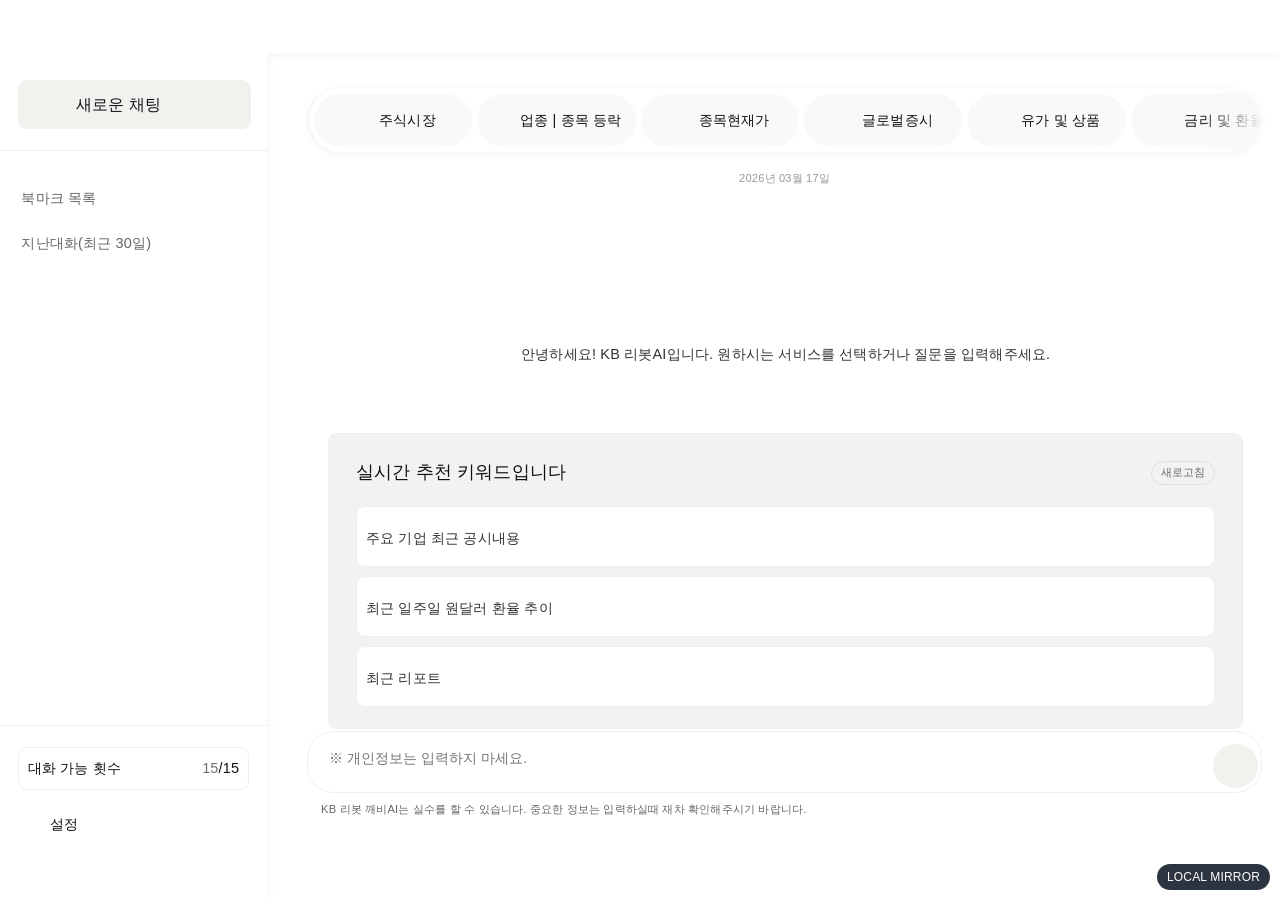
==== index.html @ 016f7db0 "Update index.html" ====
<html lang="ko" data-font="large" class="mobile safari v18" data-theme="light" style="--app-height: 844px;"><head>
    <base href="https://rc.kbsec.com/">

	



    <meta charset="UTF-8">
    <meta name="viewport" content="width=device-width, initial-scale=1.0">
    <title>KB 리봇 깨비AI</title>



    <!-- script -->
    <script type="text/javascript" src="/reNew/js/lib/jquery-1.12.4.js"></script>
    <script type="text/javascript" src="/js/common/FGNCODE.js"></script>
    <script type="text/javascript" src="/js/common/sixui.js"></script>
    <script type="text/javascript" src="/js/lib/jquery-ui.js"></script>
    <script type="text/javascript" src="/js/common/ajax.js"></script>
    <script type="text/javascript" src="/js/lib/moment.min.js"></script>
    <script type="text/javascript" src="/js/lib/jszip.min.js"></script>
    <script type="text/javascript" src="/js/lib/chart/highstock.js?v=20190306"></script>
    <script type="text/javascript" src="/js/lib/chart/highcharts-more.js?v=20190306"></script>
    <script type="text/javascript" src="/js/lib/chart/annotations.js?v=20190306"></script>
    <script type="text/javascript" src="/js/lib/base64.js"></script>
    <script type="text/javascript" src="/js/common/sixUtils.js"></script>
    <script type="text/javascript" src="/js/common/sixCom.js"></script>
    <script type="text/javascript" src="/js/common/jquery.timeago.js"></script>
    <script type="text/javascript" src="/js/common/jquery.timeago.ko.js"></script>
    <script type="text/javascript" src="/js/common/jquery.ui.touch-punch.min.js"></script>
    <script type="text/javascript" src="/js/common/jquery.cookie.js"></script>


    <link rel="stylesheet" type="text/css" href="/js/lib/grid/pqgrid.dev.css">
    <link rel="stylesheet" type="text/css" href="/js/lib/grid/pqgrid.ui.dev.css">
    <script type="text/javascript" src="/js/lib/grid/pqgrid.dev.js"></script>    
    

    <!-- add  -->
    <!-- stylesheets -->
    <!-- link rel="stylesheet" type="text/css" href="/reNew/css/chatbotAI/main.css">
    <link rel="stylesheet" type="text/css" href="/reNew/css/chatbotAI/modal.css" -->
    <link rel="stylesheet" type="text/css" href="https://sh0dev.github.io/KBResearch/main.css?v=202603231051">
    <link rel="stylesheet" type="text/css" href="https://sh0dev.github.io/KBResearch/modal.css?v=202603231051">
    <link rel="stylesheet" type="text/css" href="/reNew/css/chatbotAI/cal.css">
    <link rel="stylesheet" type="text/css" href="/reNew/css/chatbotAI/tokens.css">
    <link rel="stylesheet" type="text/css" href="/reNew/css/chatbotAI/alert.css">



    
    
        
        
		    <!-- 운영 -->
		    <script type="text/javascript" src="https://www.kbsec.com/ndataweb/masterJs/h_ACEUPCODE.js" charset="euc-kr"></script>
		    <script type="text/javascript" src="https://www.kbsec.com/ndataweb/masterJs/h_KSPKSDCODE.js" charset="euc-kr"></script>
		    <script type="text/javascript" src="https://www.kbsec.com/ndataweb/masterJs/UPCODE.js" charset="euc-kr"></script>
        
    
    
    <!-- jQuery 및 공통 라이브러리들 -->
    <script src="/reNew/js/researchWeb/chatbotAI/lib/jquery-3.6.0.min.js"></script>
    
    <!-- 업종 등락 샘플 데이터 (개발 환경용) -->
    <!-- 
        개발 환경: localhost, 127.0.0.1, file:// → 자동으로 샘플 데이터 사용
        프로덕션 환경: 실제 서버 도메인 → 자동으로 API 호출
        
        수동 설정 방법:
        <script>
            window.REBOT_CONFIG = { useSampleData: true };  // 강제로 샘플 데이터 사용
            // 또는
            window.REBOT_CONFIG = { useSampleData: false }; // 강제로 API 호출
        </script>
    -->
    <!-- <script type="text/javascript" src="sample_json/updownSectorSample.js"></script> -->
    
    <!-- 글로벌증시 샘플 데이터 (개발 환경용) -->
    <!-- <script type="text/javascript" src="sample_json/getWorldIndexSample.js"></script> -->
    
    <!-- 뉴욕증시 마감기사 샘플 데이터 (개발 환경용) -->
    <!-- <script type="text/javascript" src="sample_json/getMarketNewsDetailInfoListSample.js"></script> -->
    
    <!-- 유가/상품 샘플 데이터 (개발 환경용) -->
    <!-- <script type="text/javascript" src="sample_json/getGdsFtsMarketPriceSample.js"></script> -->
    
    <!-- 유가/상품 상세 샘플 데이터 (개발 환경용) -->
    <!-- <script type="text/javascript" src="sample_json/getGdsFtsMarketPriceDetailSample.js"></script> -->
    
    <!-- 금리/환율 샘플 데이터 (개발 환경용) -->
    <!-- 
    <script type="text/javascript" src="sample_json/getNowAndDtCrncyRPrcss01.js"></script>
    <script type="text/javascript" src="sample_json/getNowAndDtCrncyRPrcss02.js"></script>
    <script type="text/javascript" src="sample_json/getNowAndDtCrncyRPrcss03.js"></script>
    <script type="text/javascript" src="sample_json/getMainScrtMrktTrndDy.js"></script>
     -->
    <!-- KB데일리 샘플 데이터 (개발 환경용) -->
    <!-- <script type="text/javascript" src="sample_json/dailyReportList.js"></script> -->
    
    <!-- 최신리포트 샘플 데이터 (개발 환경용) -->
    <!-- <script type="text/javascript" src="sample_json/getChatbotRecentReportList.js"></script> -->
    
    <!-- Rebot 최적화된 라이브러리들 -->
    <script type="text/javascript" src="/reNew/js/researchWeb/chatbotAI/lib/ai-config.js"></script>
    <script type="text/javascript" src="/reNew/js/researchWeb/chatbotAI/lib/korean-utils.js"></script>
    <script type="text/javascript" src="/reNew/js/researchWeb/chatbotAI/lib/rebot-core.js"></script>
        <style>
        .typing-cursor {
            animation: typing-blink 1s infinite;
            display: inline-block;
            margin-left: 2px;
            color: #666;
        }

        @keyframes typing-blink {
            0%, 50% { opacity: 1; }
            51%, 100% { opacity: 0; }
        }

        .typing-container {
            min-height: 1.2em;
            line-height: 1.4;
        }
        </style>
    
    <script type="text/javascript" src="/reNew/js/researchWeb/chatbotAI/lib/rebot-utils.js"></script>
    <script type="text/javascript" src="/reNew/js/researchWeb/chatbotAI/lib/rebot-ajax.js"></script>
    <script type="text/javascript" src="/reNew/js/researchWeb/chatbotAI/lib/rebot-base64.js"></script>
    <script type="text/javascript" src="/reNew/js/researchWeb/chatbotAI/lib/rebot-moment.js"></script>
    <script type="text/javascript" src="/js/lib/purify.min.js"></script>
    
    
<style id="rebot-reveal-style">
			rebot-reveal-enter { opacity:0; transform: translateY(8px);}
			rebot-reveal-active { transition: opacity 220ms ease, transform 220ms ease; opacity:1; transform: translateY(0);}
		</style>
    <script>
      window.__KB_REBOT_LOCAL_MIRROR__ = true;
      window.addEventListener('error', function(e) {
        console.warn('[KB mirror asset error]', e.message);
      });
    </script>

</head>
<body class="">
	



<input type="hidden" id="displaySetValue" value="L">
<input type="hidden" id="textSizeSetValue" value="L">

<input type="hidden" id="chatroom_id" value="">
<input type="hidden" id="cartegogyNm" value="주식시장">

<!-- 2026-02-25 add 리포트 워터마크용 값 -->
<input type="hidden" id="userIdCk" value="SED1243">

<input type="hidden" id="userFeedBackChatRoomId" value="existing">
<input type="hidden" id="userFeedBackChatLogId" value="existing">
<input type="hidden" id="userFeedBackType" value="existing">
<input type="hidden" id="userFeedBackSubject" value="주식시장">
<input type="hidden" id="userFeedBackContents" value="&lt;img src=&quot;https://rc.kbsec.com//chartImgFiles/202603/chart_KGG01P_1_20260317145326998.png&quot; alt=&quot;주식차트&quot; class=&quot;stock__chart__img&quot; style=&quot;width: 100%; max-width: 300px; height: auto;&quot;&gt;&lt;div id=&quot;query-card-comp&quot; class=&quot;query__card__comp&quot;&gt;&lt;p class=&quot;card__title&quot;&gt;코스피 5686.30 +136.45 +2.46%&lt;/p&gt;&lt;div id=&quot;card-box&quot; class=&quot;query__card__box&quot;&gt;&lt;div class=&quot;query__card__box__wrapper2 card_height_sm no_border&quot;&gt;&lt;div class=&quot;query__card__wrapper&quot; data-id=&quot;1&quot;&gt;&lt;div class=&quot;query__card__items&quot;&gt;&lt;div class=&quot;query__card__item__box&quot;&gt;&lt;div class=&quot;query__card__item__wrapper2&quot;&gt;&lt;div class=&quot;query__card__title__wrapper&quot;&gt;&lt;p id=&quot;query-card-title&quot; class=&quot;query__card__title&quot; data-id=&quot;&quot; data-name=&quot;&quot;&gt; &lt;font class='font_B'&gt;코스피&lt;/font&gt;&lt;/p&gt;&lt;/div&gt;&lt;div class=&quot;query__card__inner__box&quot;&gt;&lt;div class=&quot;query__card__indice__box&quot;&gt;&lt;p id=&quot;card-chart-index&quot; class=&quot;card__chart__index&quot;&gt;5686.30&lt;div id=&quot;card-chart-trend&quot; class=&quot;card__chart__trend&quot;&gt;&lt;span id=&quot;chart-trend-indice&quot; class=&quot;chart__trend__indice&quot;&gt;+136.45&lt;/span&gt;&lt;/div&gt;&lt;/p&gt;&lt;div id=&quot;card-chart-trend&quot; class=&quot;card__chart__trend&quot;&gt;&lt;img src=&quot;/reNew/images/chatbotAI/icons/index_up.svg&quot; alt=&quot;인덱스 오름&quot; id=&quot;chart-trend-ic&quot; class=&quot;chart__trend__ic&quot;&gt;&lt;span id=&quot;chart-trend-indice&quot; class=&quot;chart__trend__indice&quot;&gt;2.46%&lt;/span&gt;&lt;/div&gt;&lt;/div&gt;&lt;/div&gt;&lt;/div&gt;&lt;/div&gt;&lt;/div&gt;&lt;/div&gt;&lt;/div&gt;&lt;div class=&quot;query__card__box__wrapper2 card_height_sm no_border&quot;&gt;&lt;div class=&quot;query__card__wrapper&quot; data-id=&quot;1&quot;&gt;&lt;div class=&quot;query__card__items&quot;&gt;&lt;div class=&quot;query__card__item__box&quot;&gt;&lt;div class=&quot;query__card__item__wrapper2&quot;&gt;&lt;div class=&quot;query__card__title__wrapper&quot;&gt;&lt;p id=&quot;query-card-title&quot; class=&quot;query__card__title&quot; data-id=&quot;&quot; data-name=&quot;&quot;&gt; &lt;font class='font_B'&gt;외국인&lt;/font&gt;&lt;/p&gt;&lt;/div&gt;&lt;div class=&quot;query__card__inner__box&quot;&gt;&lt;div class=&quot;query__card__indice__box&quot;&gt;&lt;p id=&quot;card-chart-index&quot; class=&quot;card__chart__index&quot;&gt;-557억&lt;/p&gt;&lt;div id=&quot;card-chart-trend&quot; class=&quot;card__chart__trend_not&quot;&gt;&lt;img src=&quot;/reNew/images/chatbotAI/icons/index_down.svg&quot; alt=&quot;인덱스 오름&quot; id=&quot;chart-trend-ic&quot; class=&quot;chart__trend__ic&quot;&gt;&lt;/div&gt;&lt;/div&gt;&lt;/div&gt;&lt;/div&gt;&lt;/div&gt;&lt;/div&gt;&lt;/div&gt;&lt;/div&gt;&lt;div class=&quot;query__card__box__wrapper2 card_height_sm no_border&quot;&gt;&lt;div class=&quot;query__card__wrapper&quot; data-id=&quot;1&quot;&gt;&lt;div class=&quot;query__card__items&quot;&gt;&lt;div class=&quot;query__card__item__box&quot;&gt;&lt;div class=&quot;query__card__item__wrapper2&quot;&gt;&lt;div class=&quot;query__card__title__wrapper&quot;&gt;&lt;p id=&quot;query-card-title&quot; class=&quot;query__card__title&quot; data-id=&quot;&quot; data-name=&quot;&quot;&gt; &lt;font class='font_B'&gt;기관&lt;/font&gt;&lt;/p&gt;&lt;/div&gt;&lt;div class=&quot;query__card__inner__box&quot;&gt;&lt;div class=&quot;query__card__indice__box&quot;&gt;&lt;p id=&quot;card-chart-index&quot; class=&quot;card__chart__index&quot;&gt;5,811억&lt;/p&gt;&lt;div id=&quot;card-chart-trend&quot; class=&quot;card__chart__trend&quot;&gt;&lt;img src=&quot;/reNew/images/chatbotAI/icons/index_up.svg&quot; alt=&quot;인덱스 오름&quot; id=&quot;chart-trend-ic&quot; class=&quot;chart__trend__ic&quot;&gt;&lt;/div&gt;&lt;/div&gt;&lt;/div&gt;&lt;/div&gt;&lt;/div&gt;&lt;/div&gt;&lt;/div&gt;&lt;/div&gt;&lt;div class=&quot;query__card__box__wrapper2 card_height_sm no_border&quot;&gt;&lt;div class=&quot;query__card__wrapper&quot; data-id=&quot;1&quot;&gt;&lt;div class=&quot;query__card__items&quot;&gt;&lt;div class=&quot;query__card__item__box&quot;&gt;&lt;div class=&quot;query__card__item__wrapper2&quot;&gt;&lt;div class=&quot;query__card__title__wrapper&quot;&gt;&lt;p id=&quot;query-card-title&quot; class=&quot;query__card__title&quot; data-id=&quot;&quot; data-name=&quot;&quot;&gt; &lt;font class='font_B'&gt;개인&lt;/font&gt;&lt;/p&gt;&lt;/div&gt;&lt;div class=&quot;query__card__inner__box&quot;&gt;&lt;div class=&quot;query__card__indice__box&quot;&gt;&lt;p id=&quot;card-chart-index&quot; class=&quot;card__chart__index&quot;&gt;-5,495억&lt;/p&gt;&lt;div id=&quot;card-chart-trend&quot; class=&quot;card__chart__trend_not&quot;&gt;&lt;img src=&quot;/reNew/images/chatbotAI/icons/index_down.svg&quot; alt=&quot;인덱스 오름&quot; id=&quot;chart-trend-ic&quot; class=&quot;chart__trend__ic&quot;&gt;&lt;/div&gt;&lt;/div&gt;&lt;/div&gt;&lt;/div&gt;&lt;/div&gt;&lt;/div&gt;&lt;/div&gt;&lt;/div&gt;&lt;/div&gt;&lt;/div&gt;">

<input type="hidden" id="userLikeChatRoomId" value="existing">
<input type="hidden" id="userLikeChatLogId" value="existing">
<input type="hidden" id="userLikeSubject" value="주식시장">
<input type="hidden" id="userLikeContents" value="&lt;img src=&quot;https://rc.kbsec.com//chartImgFiles/202603/chart_KGG01P_1_20260317145326998.png&quot; alt=&quot;주식차트&quot; class=&quot;stock__chart__img&quot; style=&quot;width: 100%; max-width: 300px; height: auto;&quot;&gt;&lt;div id=&quot;query-card-comp&quot; class=&quot;query__card__comp&quot;&gt;&lt;p class=&quot;card__title&quot;&gt;코스피 5686.30 +136.45 +2.46%&lt;/p&gt;&lt;div id=&quot;card-box&quot; class=&quot;query__card__box&quot;&gt;&lt;div class=&quot;query__card__box__wrapper2 card_height_sm no_border&quot;&gt;&lt;div class=&quot;query__card__wrapper&quot; data-id=&quot;1&quot;&gt;&lt;div class=&quot;query__card__items&quot;&gt;&lt;div class=&quot;query__card__item__box&quot;&gt;&lt;div class=&quot;query__card__item__wrapper2&quot;&gt;&lt;div class=&quot;query__card__title__wrapper&quot;&gt;&lt;p id=&quot;query-card-title&quot; class=&quot;query__card__title&quot; data-id=&quot;&quot; data-name=&quot;&quot;&gt; &lt;font class='font_B'&gt;코스피&lt;/font&gt;&lt;/p&gt;&lt;/div&gt;&lt;div class=&quot;query__card__inner__box&quot;&gt;&lt;div class=&quot;query__card__indice__box&quot;&gt;&lt;p id=&quot;card-chart-index&quot; class=&quot;card__chart__index&quot;&gt;5686.30&lt;div id=&quot;card-chart-trend&quot; class=&quot;card__chart__trend&quot;&gt;&lt;span id=&quot;chart-trend-indice&quot; class=&quot;chart__trend__indice&quot;&gt;+136.45&lt;/span&gt;&lt;/div&gt;&lt;/p&gt;&lt;div id=&quot;card-chart-trend&quot; class=&quot;card__chart__trend&quot;&gt;&lt;img src=&quot;/reNew/images/chatbotAI/icons/index_up.svg&quot; alt=&quot;인덱스 오름&quot; id=&quot;chart-trend-ic&quot; class=&quot;chart__trend__ic&quot;&gt;&lt;span id=&quot;chart-trend-indice&quot; class=&quot;chart__trend__indice&quot;&gt;2.46%&lt;/span&gt;&lt;/div&gt;&lt;/div&gt;&lt;/div&gt;&lt;/div&gt;&lt;/div&gt;&lt;/div&gt;&lt;/div&gt;&lt;/div&gt;&lt;div class=&quot;query__card__box__wrapper2 card_height_sm no_border&quot;&gt;&lt;div class=&quot;query__card__wrapper&quot; data-id=&quot;1&quot;&gt;&lt;div class=&quot;query__card__items&quot;&gt;&lt;div class=&quot;query__card__item__box&quot;&gt;&lt;div class=&quot;query__card__item__wrapper2&quot;&gt;&lt;div class=&quot;query__card__title__wrapper&quot;&gt;&lt;p id=&quot;query-card-title&quot; class=&quot;query__card__title&quot; data-id=&quot;&quot; data-name=&quot;&quot;&gt; &lt;font class='font_B'&gt;외국인&lt;/font&gt;&lt;/p&gt;&lt;/div&gt;&lt;div class=&quot;query__card__inner__box&quot;&gt;&lt;div class=&quot;query__card__indice__box&quot;&gt;&lt;p id=&quot;card-chart-index&quot; class=&quot;card__chart__index&quot;&gt;-557억&lt;/p&gt;&lt;div id=&quot;card-chart-trend&quot; class=&quot;card__chart__trend_not&quot;&gt;&lt;img src=&quot;/reNew/images/chatbotAI/icons/index_down.svg&quot; alt=&quot;인덱스 오름&quot; id=&quot;chart-trend-ic&quot; class=&quot;chart__trend__ic&quot;&gt;&lt;/div&gt;&lt;/div&gt;&lt;/div&gt;&lt;/div&gt;&lt;/div&gt;&lt;/div&gt;&lt;/div&gt;&lt;/div&gt;&lt;div class=&quot;query__card__box__wrapper2 card_height_sm no_border&quot;&gt;&lt;div class=&quot;query__card__wrapper&quot; data-id=&quot;1&quot;&gt;&lt;div class=&quot;query__card__items&quot;&gt;&lt;div class=&quot;query__card__item__box&quot;&gt;&lt;div class=&quot;query__card__item__wrapper2&quot;&gt;&lt;div class=&quot;query__card__title__wrapper&quot;&gt;&lt;p id=&quot;query-card-title&quot; class=&quot;query__card__title&quot; data-id=&quot;&quot; data-name=&quot;&quot;&gt; &lt;font class='font_B'&gt;기관&lt;/font&gt;&lt;/p&gt;&lt;/div&gt;&lt;div class=&quot;query__card__inner__box&quot;&gt;&lt;div class=&quot;query__card__indice__box&quot;&gt;&lt;p id=&quot;card-chart-index&quot; class=&quot;card__chart__index&quot;&gt;5,811억&lt;/p&gt;&lt;div id=&quot;card-chart-trend&quot; class=&quot;card__chart__trend&quot;&gt;&lt;img src=&quot;/reNew/images/chatbotAI/icons/index_up.svg&quot; alt=&quot;인덱스 오름&quot; id=&quot;chart-trend-ic&quot; class=&quot;chart__trend__ic&quot;&gt;&lt;/div&gt;&lt;/div&gt;&lt;/div&gt;&lt;/div&gt;&lt;/div&gt;&lt;/div&gt;&lt;/div&gt;&lt;/div&gt;&lt;div class=&quot;query__card__box__wrapper2 card_height_sm no_border&quot;&gt;&lt;div class=&quot;query__card__wrapper&quot; data-id=&quot;1&quot;&gt;&lt;div class=&quot;query__card__items&quot;&gt;&lt;div class=&quot;query__card__item__box&quot;&gt;&lt;div class=&quot;query__card__item__wrapper2&quot;&gt;&lt;div class=&quot;query__card__title__wrapper&quot;&gt;&lt;p id=&quot;query-card-title&quot; class=&quot;query__card__title&quot; data-id=&quot;&quot; data-name=&quot;&quot;&gt; &lt;font class='font_B'&gt;개인&lt;/font&gt;&lt;/p&gt;&lt;/div&gt;&lt;div class=&quot;query__card__inner__box&quot;&gt;&lt;div class=&quot;query__card__indice__box&quot;&gt;&lt;p id=&quot;card-chart-index&quot; class=&quot;card__chart__index&quot;&gt;-5,495억&lt;/p&gt;&lt;div id=&quot;card-chart-trend&quot; class=&quot;card__chart__trend_not&quot;&gt;&lt;img src=&quot;/reNew/images/chatbotAI/icons/index_down.svg&quot; alt=&quot;인덱스 오름&quot; id=&quot;chart-trend-ic&quot; class=&quot;chart__trend__ic&quot;&gt;&lt;/div&gt;&lt;/div&gt;&lt;/div&gt;&lt;/div&gt;&lt;/div&gt;&lt;/div&gt;&lt;/div&gt;&lt;/div&gt;&lt;/div&gt;&lt;/div&gt;">
<input type="hidden" id="userLikeHateType" value="">

<input type="hidden" id="aiTotalLimitCount" value="15">

<style>
 #common-alert-overlay .alert-box{
 	position: relative;
 }
 
 #open-alert-btn, 
 .alert-delete{
 	display: none !important;
 }
</style>


<!-- 네비게이션 -->
<section id="navigation" class="nav__box">
    <div class="nav__wrapper">
        <div class="nav__cont">
            <div class="nav__logo__wrapper">
                <div class="nav__logo__box">
                    <a href="javascript:void(0);" onclick="fn_openChatBotAI();" target="_self">
                    	<div id="nav-logo-top" role="img" class="nav__logo_tt">
                    		<span class="sr_only">KB 리봇 서비스</span>
                   		</div>
                   	</a>
                    <a href="javascript:void(0);" onclick="fn_openChatBotAI();" target="_self" style="transform: translateY(3px);">
                    	<div role="img" class="nav__logo"></div>
                    	<!-- <img src="/reNew/images/chatbotAI/n5logo.svg" alt="logo" class="nav__logo"/>
                    	<img src="/reNew/images/chatbotAI/new_bi_full.svg" alt="logo" class="nav__logo"/> -->
                    	<span class="sr_only">홈으로 이동</span>
                    </a>
                </div>

                <div class="nav__logo__box_mo">
                    <button type="button" id="sd-open-mo" class="nav__totip" data-tooltip="열기">
                    	<div class="nav__logo_mo">
                    		<span class="sr_only">KB 리봇 서비스 홈으로 이동</span>
                    	</div>
                    </button>
                </div>
                <div class="sd__toggle__wrapper"><button type="button" id="sd-toggle-nav" class="sd__toggle__wrapper nav__totip" data-tooltip="닫기"><div class="nav__icon2"></div></button></div>
            </div>
            <button type="button" id="open-fd-modal" class="nav__feedback_btn" data-modal-target="modal-content-fd"><div class="nav__icon"><span class="sr_only">피드백 메뉴 열기</span></div></button>
        </div>
    </div>
</section>


<input type="hidden" id="theme-toggle" data-theme="light" aria-pressed="false">

<section id="main">
	<div class="main__wrapper">
		<!-- 사이드바 -->
		<div id="sidebar-container" class="sidebar__cont modal-overlay" data-status-mo="off">
			<div class="overlay__bg"></div>
			<div id="sidebar" class="sidebar__cont_off" data-status="off">
				<div class="sidebar__cont_inner">
					<div class="sidebar__cont_top" style="height:100%;">
						<button type="button" id="sd-off-nch" class="sd__off__nch">
							<!-- <div class="sidebar__cont_icons sidebar__cont__ic1" onclick="newChatBtn2()"></div> -->
							<div class="sidebar__cont_icons sidebar__cont__ic1" onclick="newChat()"></div>
						</button>
						<button type="button" id="sd-off-menu" class="sd__off__menu">
							<div src="/reNew/images/chatbotAI/icons/menu_ic.svg" alt="목록" class="sidebar__cont_icons sidebar__cont__ic2" id="sd-toggle-nav2">
						</div></button>
					</div>
					<button type="button" id="sd-off-st" class="sd__off__st" data-modal-target="modal-setting-content">
						<div class="sidebar__cont_bt">
							<div class="sidebar__cont_icons sidebar__cont__ic3"></div>
						</div>
					</button>
				</div>
			</div>

			<!-- 사이드바 on -->
			<div id="sidebar" class="sidebar__cont_on" data-status="on" data-status-mo="off">
				<div class="sidebar__hd">
					<div class="sidebar__hd__wrapper">
						<div class="sd__nav__logo__box_mo">
							<a href="javascript:void(0);" onclick="fn_openChatBotAI();">  <!-- target="_blank" -->
								<div id="nav-logo-top-mo" class="nav__logo__t_mo">
									<span class="sr_only">KB 리봇 서비스</span>
								</div>
							</a>
							<button type="button" id="sd-toggle-mo" class="">
								<div role="img" class="nav__logo_mo_i"><span class="sr_only">홈으로 이동</span></div>
							</button>
						</div>
						<div class="sd__nav__btn nav__totip" data-tooltip="닫기">
							<button type="button" id="sd-nav-toggle-mo">
								<div class="sd__off__ic__ad"></div>
							</button>
						</div>
					</div>
				</div>
				<div class="sidebar__cont_inner">
					<div class="top__btn">
						<!-- <button type="button" class="newchat_btn_wrapper" onclick="newChatBtn()"> -->
						<button type="button" class="newchat_btn_wrapper" onclick="newChat()">
							새로운 채팅
							<div class="newchat_btn_icon">
								<span class="sr_only">새로운 채팅</span>
							</div>
						</button>
					</div>

					<div class="sidebar__cont_top">
						<div class="sidebar__cont_lists" style="overflow-y: auto;">
							<div class="sidebar__list__wrapper">
								<div class="list_title" id="sd-toggle-list" onclick="leftMenuOpenHidden(this, 'sd-list')">
									<p>북마크 목록</p>
									<button type="button"> <!-- data-target="sd-list" -->  <!--  -->
										<div toggle="off" class="list_toggle_icon"></div>
									</button>
								</div>
								<ul id="sd-list"><li class="list__link_txt"><div class="link_title list__link_tt cursor_pointer"><div onclick="lastChatTalkList(&quot;145017&quot;)">오늘발행된리서치보고...</div><button type="button" class="link__menu_btn"><div id="openSdMenu-0" class="sd__menu__dot__ic" value="145017"></div><span class="sr_only">리스트 메뉴</span></button></div></li><li class="list__link_txt"><div class="link_title list__link_tt cursor_pointer"><div onclick="lastChatTalkList(&quot;138079&quot;)">코스피는뭐야?</div><button type="button" class="link__menu_btn"><div id="openSdMenu-1" class="sd__menu__dot__ic" value="138079"></div><span class="sr_only">리스트 메뉴</span></button></div></li></ul>

								<div id="sd-l-menu" class="list__menu" style="position:fixed;" hidden=""></div>
							</div>

							<div class="sidebar__list__wrapper">
								<div class="list_title" id="sd-toggle-list2" onclick="leftMenuOpenHidden(this, 'sd-list2')">
									<p>지난대화(최근 30일)</p>
									<button type="button">  <!-- data-target="sd-list2" --> <!--  -->
										<div toggle="off" class="list_toggle_icon"></div>
									</button>
								</div>
								<ul id="sd-list2"><li class="list__link_txt"><div class="link_title list__link_tt cursor_pointer"><div onclick="lastChatTalkList(&quot;196123&quot;)">최근 리포트</div><button type="button" id="openSdRoomMenu" class="list__menu_items2"><div id="openSdMenu2-0" class="sd__menu__dot__ic" value="196123" value2="최근 리포트"></div><span class="sr_only">리스트 메뉴</span></button></div></li><li class="list__link_txt"><div class="link_title list__link_tt cursor_pointer"><div onclick="lastChatTalkList(&quot;196097&quot;)">최근 리포트</div><button type="button" id="openSdRoomMenu" class="list__menu_items2"><div id="openSdMenu2-1" class="sd__menu__dot__ic" value="196097" value2="최근 리포트"></div><span class="sr_only">리스트 메뉴</span></button></div></li><li class="list__link_txt"><div class="link_title list__link_tt cursor_pointer"><div onclick="lastChatTalkList(&quot;196096&quot;)">최근 리포트</div><button type="button" id="openSdRoomMenu" class="list__menu_items2"><div id="openSdMenu2-2" class="sd__menu__dot__ic" value="196096" value2="최근 리포트"></div><span class="sr_only">리스트 메뉴</span></button></div></li><li class="list__link_txt"><div class="link_title list__link_tt cursor_pointer"><div onclick="lastChatTalkList(&quot;195756&quot;)">주요 기업 최근 공...</div><button type="button" id="openSdRoomMenu" class="list__menu_items2"><div id="openSdMenu2-3" class="sd__menu__dot__ic" value="195756" value2="주요 기업 최근 공시내용"></div><span class="sr_only">리스트 메뉴</span></button></div></li><li class="list__link_txt"><div class="link_title list__link_tt cursor_pointer"><div onclick="lastChatTalkList(&quot;195753&quot;)">국내 주요 특징주 ...</div><button type="button" id="openSdRoomMenu" class="list__menu_items2"><div id="openSdMenu2-4" class="sd__menu__dot__ic" value="195753" value2="국내 주요 특징주 목록"></div><span class="sr_only">리스트 메뉴</span></button></div></li><li class="list__link_txt"><div class="link_title list__link_tt cursor_pointer"><div onclick="lastChatTalkList(&quot;190404&quot;)">최근일주일원달러환율...</div><button type="button" id="openSdRoomMenu" class="list__menu_items2"><div id="openSdMenu2-5" class="sd__menu__dot__ic" value="190404" value2="최근일주일원달러환율추이"></div><span class="sr_only">리스트 메뉴</span></button></div></li><li class="list__link_txt"><div class="link_title list__link_tt cursor_pointer"><div onclick="lastChatTalkList(&quot;190383&quot;)">최근일주일원달러환율...</div><button type="button" id="openSdRoomMenu" class="list__menu_items2"><div id="openSdMenu2-6" class="sd__menu__dot__ic" value="190383" value2="최근일주일원달러환율추이"></div><span class="sr_only">리스트 메뉴</span></button></div></li><li class="list__link_txt"><div class="link_title list__link_tt cursor_pointer"><div onclick="lastChatTalkList(&quot;187085&quot;)">국내 주요 특징주 ...</div><button type="button" id="openSdRoomMenu" class="list__menu_items2"><div id="openSdMenu2-7" class="sd__menu__dot__ic" value="187085" value2="국내 주요 특징주 목록"></div><span class="sr_only">리스트 메뉴</span></button></div></li><li class="list__link_txt"><div class="link_title list__link_tt cursor_pointer"><div onclick="lastChatTalkList(&quot;186933&quot;)">최근리포트</div><button type="button" id="openSdRoomMenu" class="list__menu_items2"><div id="openSdMenu2-8" class="sd__menu__dot__ic" value="186933" value2="최근리포트"></div><span class="sr_only">리스트 메뉴</span></button></div></li><li class="list__link_txt"><div class="link_title list__link_tt cursor_pointer"><div onclick="lastChatTalkList(&quot;186681&quot;)">리포트</div><button type="button" id="openSdRoomMenu" class="list__menu_items2"><div id="openSdMenu2-9" class="sd__menu__dot__ic" value="186681" value2="리포트"></div><span class="sr_only">리스트 메뉴</span></button></div></li><li class="list__link_txt"><div class="link_title list__link_tt cursor_pointer"><div onclick="lastChatTalkList(&quot;186677&quot;)">리포트조회</div><button type="button" id="openSdRoomMenu" class="list__menu_items2"><div id="openSdMenu2-10" class="sd__menu__dot__ic" value="186677" value2="리포트조회"></div><span class="sr_only">리스트 메뉴</span></button></div></li><li class="list__link_txt"><div class="link_title list__link_tt cursor_pointer"><div onclick="lastChatTalkList(&quot;185721&quot;)">국내 주요 특징주 ...</div><button type="button" id="openSdRoomMenu" class="list__menu_items2"><div id="openSdMenu2-11" class="sd__menu__dot__ic" value="185721" value2="국내 주요 특징주 목록"></div><span class="sr_only">리스트 메뉴</span></button></div></li><li class="list__link_txt"><div class="link_title list__link_tt cursor_pointer"><div onclick="lastChatTalkList(&quot;185227&quot;)">KB증권 리서치 보...</div><button type="button" id="openSdRoomMenu" class="list__menu_items2"><div id="openSdMenu2-12" class="sd__menu__dot__ic" value="185227" value2="KB증권 리서치 보고서 2026년 3월 6일 데일리 보고서 보여줘"></div><span class="sr_only">리스트 메뉴</span></button></div></li><li class="list__link_txt"><div class="link_title list__link_tt cursor_pointer"><div onclick="lastChatTalkList(&quot;184080&quot;)">?</div><button type="button" id="openSdRoomMenu" class="list__menu_items2"><div id="openSdMenu2-13" class="sd__menu__dot__ic" value="184080" value2="?"></div><span class="sr_only">리스트 메뉴</span></button></div></li><li class="list__link_txt"><div class="link_title list__link_tt cursor_pointer"><div onclick="lastChatTalkList(&quot;149310&quot;)">최근일주일원달러환율...</div><button type="button" id="openSdRoomMenu" class="list__menu_items2"><div id="openSdMenu2-14" class="sd__menu__dot__ic" value="149310" value2="최근일주일원달러환율추이"></div><span class="sr_only">리스트 메뉴</span></button></div></li><li class="list__link_txt"><div class="link_title list__link_tt cursor_pointer"><div onclick="lastChatTalkList(&quot;145521&quot;)">오늘발행된리서치보고...</div><button type="button" id="openSdRoomMenu" class="list__menu_items2"><div id="openSdMenu2-15" class="sd__menu__dot__ic" value="145521" value2="오늘발행된리서치보고서"></div><span class="sr_only">리스트 메뉴</span></button></div></li><li class="list__link_txt"><div class="link_title list__link_tt cursor_pointer"><div onclick="lastChatTalkList(&quot;145480&quot;)">헤이헤이!</div><button type="button" id="openSdRoomMenu" class="list__menu_items2"><div id="openSdMenu2-16" class="sd__menu__dot__ic" value="145480" value2="헤이헤이!"></div><span class="sr_only">리스트 메뉴</span></button></div></li><li class="list__link_txt"><div class="link_title list__link_tt cursor_pointer"><div onclick="lastChatTalkList(&quot;145448&quot;)">국내 주요 특징주 ...</div><button type="button" id="openSdRoomMenu" class="list__menu_items2"><div id="openSdMenu2-17" class="sd__menu__dot__ic" value="145448" value2="국내 주요 특징주 목록"></div><span class="sr_only">리스트 메뉴</span></button></div></li><li class="list__link_txt"><div class="link_title list__link_tt cursor_pointer"><div onclick="lastChatTalkList(&quot;145447&quot;)">국내 주요 특징주 ...</div><button type="button" id="openSdRoomMenu" class="list__menu_items2"><div id="openSdMenu2-18" class="sd__menu__dot__ic" value="145447" value2="국내 주요 특징주 목록"></div><span class="sr_only">리스트 메뉴</span></button></div></li><li class="list__link_txt"><div class="link_title list__link_tt cursor_pointer"><div onclick="lastChatTalkList(&quot;145443&quot;)">국내 주요 특징주 ...</div><button type="button" id="openSdRoomMenu" class="list__menu_items2"><div id="openSdMenu2-19" class="sd__menu__dot__ic" value="145443" value2="국내 주요 특징주 목록"></div><span class="sr_only">리스트 메뉴</span></button></div></li><li class="list__link_txt"><div class="link_title list__link_tt cursor_pointer"><div onclick="lastChatTalkList(&quot;145383&quot;)">코스피지수</div><button type="button" id="openSdRoomMenu" class="list__menu_items2"><div id="openSdMenu2-20" class="sd__menu__dot__ic" value="145383" value2="코스피지수"></div><span class="sr_only">리스트 메뉴</span></button></div></li><li class="list__link_txt"><div class="link_title list__link_tt cursor_pointer"><div onclick="lastChatTalkList(&quot;145134&quot;)">주요 기업 최근 공...</div><button type="button" id="openSdRoomMenu" class="list__menu_items2"><div id="openSdMenu2-21" class="sd__menu__dot__ic" value="145134" value2="주요 기업 최근 공시내용"></div><span class="sr_only">리스트 메뉴</span></button></div></li><li class="list__link_txt"><div class="link_title list__link_tt cursor_pointer"><div onclick="lastChatTalkList(&quot;145131&quot;)">오늘상승종목top1...</div><button type="button" id="openSdRoomMenu" class="list__menu_items2"><div id="openSdMenu2-22" class="sd__menu__dot__ic" value="145131" value2="오늘상승종목top10알려줘"></div><span class="sr_only">리스트 메뉴</span></button></div></li><li class="list__link_txt"><div class="link_title list__link_tt cursor_pointer"><div onclick="lastChatTalkList(&quot;145106&quot;)">국내 주요 특징주 ...</div><button type="button" id="openSdRoomMenu" class="list__menu_items2"><div id="openSdMenu2-23" class="sd__menu__dot__ic" value="145106" value2="국내 주요 특징주 목록"></div><span class="sr_only">리스트 메뉴</span></button></div></li><li class="list__link_txt"><div class="link_title list__link_tt cursor_pointer"><div onclick="lastChatTalkList(&quot;145017&quot;)">오늘발행된리서치보고...</div><button type="button" id="openSdRoomMenu" class="list__menu_items2"><div id="openSdMenu2-24" class="sd__menu__dot__ic" value="145017" value2="오늘발행된리서치보고서"></div><span class="sr_only">리스트 메뉴</span></button></div></li><li class="list__link_txt"><div class="link_title list__link_tt cursor_pointer"><div onclick="lastChatTalkList(&quot;145000&quot;)">주요 기업 최근 공...</div><button type="button" id="openSdRoomMenu" class="list__menu_items2"><div id="openSdMenu2-25" class="sd__menu__dot__ic" value="145000" value2="주요 기업 최근 공시내용"></div><span class="sr_only">리스트 메뉴</span></button></div></li><li class="list__link_txt"><div class="link_title list__link_tt cursor_pointer"><div onclick="lastChatTalkList(&quot;142914&quot;)">코스닥지수</div><button type="button" id="openSdRoomMenu" class="list__menu_items2"><div id="openSdMenu2-26" class="sd__menu__dot__ic" value="142914" value2="코스닥지수"></div><span class="sr_only">리스트 메뉴</span></button></div></li><li class="list__link_txt"><div class="link_title list__link_tt cursor_pointer"><div onclick="lastChatTalkList(&quot;142869&quot;)">국내 주요 특징주 ...</div><button type="button" id="openSdRoomMenu" class="list__menu_items2"><div id="openSdMenu2-27" class="sd__menu__dot__ic" value="142869" value2="국내 주요 특징주 목록"></div><span class="sr_only">리스트 메뉴</span></button></div></li><li class="list__link_txt"><div class="link_title list__link_tt cursor_pointer"><div onclick="lastChatTalkList(&quot;142851&quot;)">코스피지수</div><button type="button" id="openSdRoomMenu" class="list__menu_items2"><div id="openSdMenu2-28" class="sd__menu__dot__ic" value="142851" value2="코스피지수"></div><span class="sr_only">리스트 메뉴</span></button></div></li><li class="list__link_txt"><div class="link_title list__link_tt cursor_pointer"><div onclick="lastChatTalkList(&quot;142641&quot;)">주요 기업 최근 공...</div><button type="button" id="openSdRoomMenu" class="list__menu_items2"><div id="openSdMenu2-29" class="sd__menu__dot__ic" value="142641" value2="주요 기업 최근 공시내용"></div><span class="sr_only">리스트 메뉴</span></button></div></li><li class="list__link_txt"><div class="link_title list__link_tt cursor_pointer"><div onclick="lastChatTalkList(&quot;142640&quot;)">최근리포트</div><button type="button" id="openSdRoomMenu" class="list__menu_items2"><div id="openSdMenu2-30" class="sd__menu__dot__ic" value="142640" value2="최근리포트"></div><span class="sr_only">리스트 메뉴</span></button></div></li><li class="list__link_txt"><div class="link_title list__link_tt cursor_pointer"><div onclick="lastChatTalkList(&quot;142616&quot;)">주요 기업 최근 공...</div><button type="button" id="openSdRoomMenu" class="list__menu_items2"><div id="openSdMenu2-31" class="sd__menu__dot__ic" value="142616" value2="주요 기업 최근 공시내용"></div><span class="sr_only">리스트 메뉴</span></button></div></li><li class="list__link_txt"><div class="link_title list__link_tt cursor_pointer"><div onclick="lastChatTalkList(&quot;142610&quot;)">주요 기업 최근 공...</div><button type="button" id="openSdRoomMenu" class="list__menu_items2"><div id="openSdMenu2-32" class="sd__menu__dot__ic" value="142610" value2="주요 기업 최근 공시내용"></div><span class="sr_only">리스트 메뉴</span></button></div></li><li class="list__link_txt"><div class="link_title list__link_tt cursor_pointer"><div onclick="lastChatTalkList(&quot;141832&quot;)">SK 하이닉스도 동...</div><button type="button" id="openSdRoomMenu" class="list__menu_items2"><div id="openSdMenu2-33" class="sd__menu__dot__ic" value="141832" value2="SK 하이닉스도 동일한 정보 알려줘"></div><span class="sr_only">리스트 메뉴</span></button></div></li><li class="list__link_txt"><div class="link_title list__link_tt cursor_pointer"><div onclick="lastChatTalkList(&quot;141831&quot;)">삼성전자의현재시세와...</div><button type="button" id="openSdRoomMenu" class="list__menu_items2"><div id="openSdMenu2-34" class="sd__menu__dot__ic" value="141831" value2="삼성전자의현재시세와배당정보를알려줘"></div><span class="sr_only">리스트 메뉴</span></button></div></li><li class="list__link_txt"><div class="link_title list__link_tt cursor_pointer"><div onclick="lastChatTalkList(&quot;141830&quot;)">삼성전자의현재시세와...</div><button type="button" id="openSdRoomMenu" class="list__menu_items2"><div id="openSdMenu2-35" class="sd__menu__dot__ic" value="141830" value2="삼성전자의현재시세와배당정보를알려줘"></div><span class="sr_only">리스트 메뉴</span></button></div></li><li class="list__link_txt"><div class="link_title list__link_tt cursor_pointer"><div onclick="lastChatTalkList(&quot;141806&quot;)">오늘발행된리서치보고...</div><button type="button" id="openSdRoomMenu" class="list__menu_items2"><div id="openSdMenu2-36" class="sd__menu__dot__ic" value="141806" value2="오늘발행된리서치보고서"></div><span class="sr_only">리스트 메뉴</span></button></div></li><li class="list__link_txt"><div class="link_title list__link_tt cursor_pointer"><div onclick="lastChatTalkList(&quot;141780&quot;)">오늘발행된리서치보고...</div><button type="button" id="openSdRoomMenu" class="list__menu_items2"><div id="openSdMenu2-37" class="sd__menu__dot__ic" value="141780" value2="오늘발행된리서치보고서"></div><span class="sr_only">리스트 메뉴</span></button></div></li><li class="list__link_txt"><div class="link_title list__link_tt cursor_pointer"><div onclick="lastChatTalkList(&quot;140311&quot;)">오늘발행된리서치보고...</div><button type="button" id="openSdRoomMenu" class="list__menu_items2"><div id="openSdMenu2-38" class="sd__menu__dot__ic" value="140311" value2="오늘발행된리서치보고서"></div><span class="sr_only">리스트 메뉴</span></button></div></li><li class="list__link_txt"><div class="link_title list__link_tt cursor_pointer"><div onclick="lastChatTalkList(&quot;140308&quot;)">국내 주요 특징주 ...</div><button type="button" id="openSdRoomMenu" class="list__menu_items2"><div id="openSdMenu2-39" class="sd__menu__dot__ic" value="140308" value2="국내 주요 특징주 목록"></div><span class="sr_only">리스트 메뉴</span></button></div></li><li class="list__link_txt"><div class="link_title list__link_tt cursor_pointer"><div onclick="lastChatTalkList(&quot;139052&quot;)">오늘발행된리서치보고...</div><button type="button" id="openSdRoomMenu" class="list__menu_items2"><div id="openSdMenu2-40" class="sd__menu__dot__ic" value="139052" value2="오늘발행된리서치보고서"></div><span class="sr_only">리스트 메뉴</span></button></div></li><li class="list__link_txt"><div class="link_title list__link_tt cursor_pointer"><div onclick="lastChatTalkList(&quot;138976&quot;)">구리</div><button type="button" id="openSdRoomMenu" class="list__menu_items2"><div id="openSdMenu2-41" class="sd__menu__dot__ic" value="138976" value2="구리"></div><span class="sr_only">리스트 메뉴</span></button></div></li><li class="list__link_txt"><div class="link_title list__link_tt cursor_pointer"><div onclick="lastChatTalkList(&quot;138975&quot;)">하이닉스현재시세는?</div><button type="button" id="openSdRoomMenu" class="list__menu_items2"><div id="openSdMenu2-42" class="sd__menu__dot__ic" value="138975" value2="하이닉스현재시세는?"></div><span class="sr_only">리스트 메뉴</span></button></div></li><li class="list__link_txt"><div class="link_title list__link_tt cursor_pointer"><div onclick="lastChatTalkList(&quot;138967&quot;)">하이닉스</div><button type="button" id="openSdRoomMenu" class="list__menu_items2"><div id="openSdMenu2-43" class="sd__menu__dot__ic" value="138967" value2="하이닉스"></div><span class="sr_only">리스트 메뉴</span></button></div></li><li class="list__link_txt"><div class="link_title list__link_tt cursor_pointer"><div onclick="lastChatTalkList(&quot;138966&quot;)">구글</div><button type="button" id="openSdRoomMenu" class="list__menu_items2"><div id="openSdMenu2-44" class="sd__menu__dot__ic" value="138966" value2="구글"></div><span class="sr_only">리스트 메뉴</span></button></div></li><li class="list__link_txt"><div class="link_title list__link_tt cursor_pointer"><div onclick="lastChatTalkList(&quot;138965&quot;)">알파벳 Class ...</div><button type="button" id="openSdRoomMenu" class="list__menu_items2"><div id="openSdMenu2-45" class="sd__menu__dot__ic" value="138965" value2="알파벳 Class A"></div><span class="sr_only">리스트 메뉴</span></button></div></li><li class="list__link_txt"><div class="link_title list__link_tt cursor_pointer"><div onclick="lastChatTalkList(&quot;138959&quot;)">하이닉스</div><button type="button" id="openSdRoomMenu" class="list__menu_items2"><div id="openSdMenu2-46" class="sd__menu__dot__ic" value="138959" value2="하이닉스"></div><span class="sr_only">리스트 메뉴</span></button></div></li><li class="list__link_txt"><div class="link_title list__link_tt cursor_pointer"><div onclick="lastChatTalkList(&quot;138956&quot;)">구글</div><button type="button" id="openSdRoomMenu" class="list__menu_items2"><div id="openSdMenu2-47" class="sd__menu__dot__ic" value="138956" value2="구글"></div><span class="sr_only">리스트 메뉴</span></button></div></li><li class="list__link_txt"><div class="link_title list__link_tt cursor_pointer"><div onclick="lastChatTalkList(&quot;138718&quot;)">국내 주요 특징주 ...</div><button type="button" id="openSdRoomMenu" class="list__menu_items2"><div id="openSdMenu2-48" class="sd__menu__dot__ic" value="138718" value2="국내 주요 특징주 목록"></div><span class="sr_only">리스트 메뉴</span></button></div></li><li class="list__link_txt"><div class="link_title list__link_tt cursor_pointer"><div onclick="lastChatTalkList(&quot;138584&quot;)">ai 챗봇 헤드라인...</div><button type="button" id="openSdRoomMenu" class="list__menu_items2"><div id="openSdMenu2-49" class="sd__menu__dot__ic" value="138584" value2="ai 챗봇 헤드라인 알람 테스트"></div><span class="sr_only">리스트 메뉴</span></button></div></li><li class="list__link_txt"><div class="link_title list__link_tt cursor_pointer"><div onclick="lastChatTalkList(&quot;138571&quot;)">코스피가뭐야?</div><button type="button" id="openSdRoomMenu" class="list__menu_items2"><div id="openSdMenu2-50" class="sd__menu__dot__ic" value="138571" value2="코스피가뭐야?"></div><span class="sr_only">리스트 메뉴</span></button></div></li><li class="list__link_txt"><div class="link_title list__link_tt cursor_pointer"><div onclick="lastChatTalkList(&quot;138570&quot;)">코스피가뭐야?</div><button type="button" id="openSdRoomMenu" class="list__menu_items2"><div id="openSdMenu2-51" class="sd__menu__dot__ic" value="138570" value2="코스피가뭐야?"></div><span class="sr_only">리스트 메뉴</span></button></div></li><li class="list__link_txt"><div class="link_title list__link_tt cursor_pointer"><div onclick="lastChatTalkList(&quot;138170&quot;)">구글과아마존의3개월...</div><button type="button" id="openSdRoomMenu" class="list__menu_items2"><div id="openSdMenu2-52" class="sd__menu__dot__ic" value="138170" value2="구글과아마존의3개월주가추이표"></div><span class="sr_only">리스트 메뉴</span></button></div></li><li class="list__link_txt"><div class="link_title list__link_tt cursor_pointer"><div onclick="lastChatTalkList(&quot;138169&quot;)">최근일주일원달러환율...</div><button type="button" id="openSdRoomMenu" class="list__menu_items2"><div id="openSdMenu2-53" class="sd__menu__dot__ic" value="138169" value2="최근일주일원달러환율추이"></div><span class="sr_only">리스트 메뉴</span></button></div></li><li class="list__link_txt"><div class="link_title list__link_tt cursor_pointer"><div onclick="lastChatTalkList(&quot;138166&quot;)">구글과아마존의3개월...</div><button type="button" id="openSdRoomMenu" class="list__menu_items2"><div id="openSdMenu2-54" class="sd__menu__dot__ic" value="138166" value2="구글과아마존의3개월주가추이표"></div><span class="sr_only">리스트 메뉴</span></button></div></li><li class="list__link_txt"><div class="link_title list__link_tt cursor_pointer"><div onclick="lastChatTalkList(&quot;138145&quot;)">최근리포트</div><button type="button" id="openSdRoomMenu" class="list__menu_items2"><div id="openSdMenu2-55" class="sd__menu__dot__ic" value="138145" value2="최근리포트"></div><span class="sr_only">리스트 메뉴</span></button></div></li><li class="list__link_txt"><div class="link_title list__link_tt cursor_pointer"><div onclick="lastChatTalkList(&quot;138139&quot;)">해외 주요 특징주는...</div><button type="button" id="openSdRoomMenu" class="list__menu_items2"><div id="openSdMenu2-56" class="sd__menu__dot__ic" value="138139" value2="해외 주요 특징주는?"></div><span class="sr_only">리스트 메뉴</span></button></div></li><li class="list__link_txt"><div class="link_title list__link_tt cursor_pointer"><div onclick="lastChatTalkList(&quot;138087&quot;)">국내 주요 특징주 ...</div><button type="button" id="openSdRoomMenu" class="list__menu_items2"><div id="openSdMenu2-57" class="sd__menu__dot__ic" value="138087" value2="국내 주요 특징주 목록"></div><span class="sr_only">리스트 메뉴</span></button></div></li><li class="list__link_txt"><div class="link_title list__link_tt cursor_pointer"><div onclick="lastChatTalkList(&quot;138082&quot;)">주요 기업 최근 공...</div><button type="button" id="openSdRoomMenu" class="list__menu_items2"><div id="openSdMenu2-58" class="sd__menu__dot__ic" value="138082" value2="주요 기업 최근 공시내용"></div><span class="sr_only">리스트 메뉴</span></button></div></li><li class="list__link_txt"><div class="link_title list__link_tt cursor_pointer"><div onclick="lastChatTalkList(&quot;138079&quot;)">코스피는뭐야?</div><button type="button" id="openSdRoomMenu" class="list__menu_items2"><div id="openSdMenu2-59" class="sd__menu__dot__ic" value="138079" value2="코스피는뭐야?"></div><span class="sr_only">리스트 메뉴</span></button></div></li><li class="list__link_txt"><div class="link_title list__link_tt cursor_pointer"><div onclick="lastChatTalkList(&quot;138071&quot;)">코스닥은뭐야</div><button type="button" id="openSdRoomMenu" class="list__menu_items2"><div id="openSdMenu2-60" class="sd__menu__dot__ic" value="138071" value2="코스닥은뭐야"></div><span class="sr_only">리스트 메뉴</span></button></div></li><li class="list__link_txt"><div class="link_title list__link_tt cursor_pointer"><div onclick="lastChatTalkList(&quot;138070&quot;)">점심 메뉴 추천해줘</div><button type="button" id="openSdRoomMenu" class="list__menu_items2"><div id="openSdMenu2-61" class="sd__menu__dot__ic" value="138070" value2="점심 메뉴 추천해줘"></div><span class="sr_only">리스트 메뉴</span></button></div></li><li class="list__link_txt"><div class="link_title list__link_tt cursor_pointer"><div onclick="lastChatTalkList(&quot;138057&quot;)">코스피가뭐야?</div><button type="button" id="openSdRoomMenu" class="list__menu_items2"><div id="openSdMenu2-62" class="sd__menu__dot__ic" value="138057" value2="코스피가뭐야?"></div><span class="sr_only">리스트 메뉴</span></button></div></li></ul>
								<div id="sd-l-menu2" class="list__menu" style="position:fixed;"></div>
							</div>
						</div>
					</div>
					<!-- 
					<div class="sidebar__cont_bt">
						<div class="sidebar__cont__ic5"></div>
						<button type="button" id="open-setting-modal" data-modal-target="modal-setting-content">설정</button>
					</div>
					 -->
					 
					 <div class="sidebar__cont_bt">
                         <div class="sidebar_limit__wrapper">
                             <div class="limit_box">
                                 <p class="limit_txt">대화 가능 횟수</p>
                                 <p class="limit_count_txt"><span id="limit-count" class="limit_count">15</span>/<span id="aiTotalLimitCountDiv">15</span> </p>
                             </div>
                         </div>
                         <div class="sidebar_limit__bt">
                             <div class="sidebar__cont__ic5"></div>
                             <button type="button" id="open-setting-modal" data-modal-target="modal-setting-content">설정</button>
                         </div>
                     </div>
                     
                     
				</div>
				<div></div>
			</div>
		</div>

		<!-- 메인 콘텐츠 -->
		<div id="content" class="content__box">
			<div class="content__wrapper content__wrapper__prompt__adjust">

				<!-- 탑 버튼 바 (기존 챗봇 기능 + 새로운 UI) -->
				<div class="content__top content__top__adjust">
					<div class="segwrap" style="pointer-events: auto;">
						<div id="chipbar-sentinel"></div>
						<div id="chipbar" class="seg chipbar mobile_move" role="tablist" aria-label="필터" style="touch-action: none; pointer-events: auto;">
							<div class="chipbar__scroller">
								<!-- 기존 챗봇 서비스 버튼들을 새로운 UI로 변환 -->
                                 <!-- 12.26 수정 -->
                                 <button type="button" class="topbtn__item chipbarBtn" style="pointer-events: auto; cursor: pointer; z-index: 9999; position: relative; background-color: rgb(255, 204, 0);">
                                     <div class="topbtn__ic1"><span class="sr_only">주식시장 메세지 전송</span></div>
                                     <span class="topbtn__txt">주식시장</span>
                                 </button>
                                 <button type="button" class="topbtn__item chipbarBtn" style="pointer-events: auto; cursor: pointer; z-index: 9999; position: relative; background-color: rgb(255, 255, 255);">
                                     <div class="topbtn__ic2"><span class="sr_only">업종 및 종목 등락 메세지 전송</span></div>
                                     <span class="topbtn__txt">업종 | 종목 등락</span>
                                 </button>
                                 <button type="button" class="topbtn__item chipbarBtn" style="pointer-events: auto; cursor: pointer; z-index: 9999; position: relative; background-color: rgb(255, 255, 255);">
                                     <div class="topbtn__ic8"><span class="sr_only">종목현재가 메세지 전송</span></div>
                                     <span class="topbtn__txt">종목현재가</span>
                                 </button>
                                 <button type="button" class="topbtn__item chipbarBtn" style="pointer-events: auto; cursor: pointer; z-index: 9999; position: relative; background-color: rgb(255, 255, 255);">
                                     <div class="topbtn__ic9"><span class="sr_only">글로벌증시 메세지 전송</span></div>
                                     <span class="topbtn__txt">글로벌증시</span>
                                 </button>
                                 <button type="button" class="topbtn__item chipbarBtn" style="pointer-events: auto; cursor: pointer; z-index: 9999; position: relative; background-color: rgb(255, 255, 255);">
                                     <div class="topbtn__ic5"><span class="sr_only">유가 및 상품 메세지 전송</span></div>
                                     <span class="topbtn__txt">유가 및 상품</span>
                                 </button>
                                 <button type="button" class="topbtn__item chipbarBtn" style="pointer-events: auto; cursor: pointer; z-index: 9999; position: relative; background-color: rgb(255, 255, 255);">
                                     <div class="topbtn__ic7"><span class="sr_only">금리 및 환율 메세지 전송</span></div>
                                     <span class="topbtn__txt">금리 및 환율</span>
                                 </button>
                                 <button type="button" class="topbtn__item chipbarBtn" style="pointer-events: auto; cursor: pointer; z-index: 9999; position: relative; background-color: rgb(255, 255, 255);">
                                     <div class="topbtn__ic10"><span class="sr_only">KB 데일리 메세지 전송</span></div>
                                     <span class="topbtn__txt">KB 데일리</span>
                                 </button>
                                 <button type="button" class="topbtn__item chipbarBtn" style="pointer-events: auto; cursor: pointer; z-index: 9999; position: relative; background-color: rgb(255, 255, 255);">
                                     <div class="topbtn__ic6"><span class="sr_only">최신 리포트 메세지 전송</span></div>
                                     <span class="topbtn__txt">최신 리포트</span>
                                 </button>
                                 <button type="button" class="topbtn__item chipbarBtn" style="pointer-events: auto; cursor: pointer; z-index: 9999; position: relative; background-color: rgb(255, 255, 255);">
                                     <div class="topbtn__ic3"><span class="sr_only">캘린더 메세지 전송</span></div>
                                     <span class="topbtn__txt">캘린더</span>
                                 </button>
                                 <button type="button" class="topbtn__item chipbarBtn" style="pointer-events: auto; cursor: pointer; z-index: 9999; position: relative; background-color: rgb(255, 255, 255);">
                                     <div class="topbtn__ic11"><span class="sr_only">애널리스트 메세지 전송</span></div>
                                     <span class="topbtn__txt">애널리스트</span>
                                 </button>
							</div>
						</div>
						<!-- 작은 화면 안내 툴팁 -->
						<div id="chipbar-tip" class="chipbar__tip" role="tooltip" aria-hidden="true">좌우로 스크롤할 수 있어요</div>
					</div>
				</div>

				<div class="content__wrapper__prompt">
					<div id="prompt-content" class="prompt__content__box">
						<div class="prompt__content__wrapper">
							
							<div id="main-chat-area" class="prompt__content prompt__content__wrapper__adjust" style="padding-bottom: 0px;">
								<p class="prompt__timestamp__top" id="welcome-date">2026년 03월 17일</p>
								<div class="content__bt">
		                                <!-- feed -->
		                                <div class="content__bt_cont content__bt_cont__adjust">
		                                    <div class="content__feed_wrapper">
		                                        <div class="content__feed__logo__wrapper">
		                                            <a href="#" target="_self" class="feed__logo_ic">
		                                                <span class="sr_only">kb 리봇 바로가기</span>
		                                            </a>
		                                        </div>
		
		                                    </div>
		                                </div>
	                            </div>
							<article class="prompt__wrapper__query" data-id="">
							             <div class="prompt__cont" style="margin-top: 10px;">
							                    <div class="prompt__src sr_only" data-role="">
							                        query:
							                    </div>
							                    <div class="prompt__query_box">
							                        <div class="prompt__txt_adjust">
							                            <div class="prompt__txt" style="position: absolute;left: 28%;">안녕하세요! KB 리봇AI입니다. 원하시는 서비스를 선택하거나 질문을 입력해주세요.</div>
							                        </div>
							                    </div>
							                </div>
							             </article><article class="prompt__wrapper__query rebot-reveal-active" data-id="" style="top: 10%; position: relative;"><div class="prompt__cont" style="margin-top: 10px;"><div class="prompt__src sr_only" data-role="">query:</div><div class="prompt__query_box"><div class="prompt__txt_adjust"><div class="prompt__txt  align_left__f"><div class="content__bt__wrapper content__bt__wrapper__adjust" id="randomFourKeywordTag"><div class="content__bt_cont content__bt_cont__adjust"><div class="content__feed_wrapper"><div class="content__feed_box"><div class="content__feed"><div class="content__feed_title"><p class="feed__title_txt">실시간 추천 키워드입니다</p><div class="feed__title_btns"><button type="button" class="feed__btn" onclick="randomWordCall();">새로고침</button></div></div><div class="content__feed_list"><div class="feed__list_item"><p class="feed__item_title"></p><ul class="feed__item__cont"><li class="feed__content"><a href="#" class="feed__item_link" data-id="주요 기업 최근 공시내용" onclick="selectRandomWord(this)">주요 기업 최근 공시내용</a></li><li><a href="#" class="feed__item_link" data-id="주요 기업 최근 공시내용" onclick="selectRandomWord(this)"></a></li></ul></div><div class="feed__list_item"><p class="feed__item_title"></p><ul class="feed__item__cont"><li class="feed__content"><a href="#" class="feed__item_link" data-id="최근 일주일 원달러 환율 추이" onclick="selectRandomWord(this)">최근 일주일 원달러 환율 추이</a></li><li><a href="#" class="feed__item_link" data-id="최근 일주일 원달러 환율 추이" onclick="selectRandomWord(this)"></a></li></ul></div><div class="feed__list_item"><p class="feed__item_title"></p><ul class="feed__item__cont"><li class="feed__content"><a href="#" class="feed__item_link" data-id="최근 리포트" onclick="selectRandomWord(this)">최근 리포트</a></li><li><a href="#" class="feed__item_link" data-id="최근 리포트" onclick="selectRandomWord(this)"></a></li></ul></div></div></div></div><div class="content__feed_adjust2"></div></div></div></div></div></div></div></div></article><article class="prompt__wrapper__sender" data-id="" style="top: 10%; position: relative;"><div class="prompt__cont" style="margin-top: 10px;"><div class="prompt__src sr_only" data-role="">query:</div><div class="prompt__query_box"><div class="prompt__txt_adjust"><div class="prompt__txt  align_left__f">
        
            <div class="prompt__txt_box align_left__f">
                <div class="prompt__txt_adjust">
                    <div class="prompt__timestamp">오후 14:53:26</div>
                    <div class="prompt__txt">주식시장</div>
                </div>
            </div>
    </div></div></div></div></article><article class="prompt__wrapper__query rebot-reveal-active" data-id="" style="top: 10%; position: relative;"><div class="prompt__cont" style="margin-top: 10px;"><div class="prompt__src sr_only" data-role="">query:</div><div class="prompt__query_box"><div class="prompt__txt_adjust"><div class="prompt__txt  align_left__f">
        <div class="prompt__txt_adjust">
            <div class="prompt__query_title align_left__f">주식시장</div>
            <div class="prompt__txt typing-container align_left__f" id="typing-1773726806759-m73fb4dst">주식시장 정보를 조회합니다...</div>
        </div>
        <div class="prompt__txt_box align_left__f">
            <div class="prompt__txt_adjust">
                <div class="prompt__timestamp">오후 14:53:26</div>
            </div>
        </div>
    </div></div></div></div></article><article class="prompt__wrapper__query" data-id="" style="top: 5%; position: relative;">
        <div class="prompt__cont align_left__f" style="margin-top: 10px;">
            <div class="prompt__src sr_only" data-role="">
                query:
            </div>
            <div class="prompt__query_box">
                <div class="prompt__txt_adjust">
                	
                    <div class="prompt__query_title">
						주식시장
                    </div>
                    <div class="prompt__txt align_left__f">
                        <img src="https://rc.kbsec.com//chartImgFiles/202603/chart_KGG01P_1_20260317145326998.png" alt="주식차트" class="stock__chart__img" style="width: 100%; max-width: 300px; height: auto;"><div id="query-card-comp" class="query__card__comp"><p class="card__title">코스피 5686.30 +136.45 +2.46%</p><div id="card-box" class="query__card__box"><div class="query__card__box__wrapper2 card_height_sm no_border"><div class="query__card__wrapper" data-id="1"><div class="query__card__items"><div class="query__card__item__box"><div class="query__card__item__wrapper2"><div class="query__card__title__wrapper"><p id="query-card-title" class="query__card__title" data-id="" data-name=""> <font class="font_B">코스피</font></p></div><div class="query__card__inner__box"><div class="query__card__indice__box"><p id="card-chart-index" class="card__chart__index">5686.30</p><div id="card-chart-trend" class="card__chart__trend"><span id="chart-trend-indice" class="chart__trend__indice">+136.45</span></div><p></p><div id="card-chart-trend" class="card__chart__trend"><img src="/reNew/images/chatbotAI/icons/index_up.svg" alt="인덱스 오름" id="chart-trend-ic" class="chart__trend__ic"><span id="chart-trend-indice" class="chart__trend__indice">2.46%</span></div></div></div></div></div></div></div></div><div class="query__card__box__wrapper2 card_height_sm no_border"><div class="query__card__wrapper" data-id="1"><div class="query__card__items"><div class="query__card__item__box"><div class="query__card__item__wrapper2"><div class="query__card__title__wrapper"><p id="query-card-title" class="query__card__title" data-id="" data-name=""> <font class="font_B">외국인</font></p></div><div class="query__card__inner__box"><div class="query__card__indice__box"><p id="card-chart-index" class="card__chart__index">-557억</p><div id="card-chart-trend" class="card__chart__trend_not"><img src="/reNew/images/chatbotAI/icons/index_down.svg" alt="인덱스 오름" id="chart-trend-ic" class="chart__trend__ic"></div></div></div></div></div></div></div></div><div class="query__card__box__wrapper2 card_height_sm no_border"><div class="query__card__wrapper" data-id="1"><div class="query__card__items"><div class="query__card__item__box"><div class="query__card__item__wrapper2"><div class="query__card__title__wrapper"><p id="query-card-title" class="query__card__title" data-id="" data-name=""> <font class="font_B">기관</font></p></div><div class="query__card__inner__box"><div class="query__card__indice__box"><p id="card-chart-index" class="card__chart__index">5,811억</p><div id="card-chart-trend" class="card__chart__trend"><img src="/reNew/images/chatbotAI/icons/index_up.svg" alt="인덱스 오름" id="chart-trend-ic" class="chart__trend__ic"></div></div></div></div></div></div></div></div><div class="query__card__box__wrapper2 card_height_sm no_border"><div class="query__card__wrapper" data-id="1"><div class="query__card__items"><div class="query__card__item__box"><div class="query__card__item__wrapper2"><div class="query__card__title__wrapper"><p id="query-card-title" class="query__card__title" data-id="" data-name=""> <font class="font_B">개인</font></p></div><div class="query__card__inner__box"><div class="query__card__indice__box"><p id="card-chart-index" class="card__chart__index">-5,495억</p><div id="card-chart-trend" class="card__chart__trend_not"><img src="/reNew/images/chatbotAI/icons/index_down.svg" alt="인덱스 오름" id="chart-trend-ic" class="chart__trend__ic"></div></div></div></div></div></div></div></div></div></div>
                        
                    </div>

                    

                    
                    
                    <div class="prompt__query__btn__group">
						<button id="prompt-query-btn" class="prompt__query__btn" data-modal-target="modal-feedback-th" onclick="saveUserLike()">
							<div class="prompt__query__btn_ic1"> 
						</div></button>
						<button id="prompt-query-btn-fd" class="prompt__query__btn" data-modal-target="modal-content-fds"> 
							<div class="prompt__query__btn_ic8"> 
						</div></button>
					</div>
                    
                    

                    
                    <div id="query-rl-btn" class="query__rl__btn">
                        
                    </div>
                    

                    
                    <div id="query-rl-btn-sm" class="query__rl__btn__sm2">
                        
                            <div class="query__rl__btn__wrapper__sm2">
                                <button type="button" id="query-rl-it-sm2" class="query__rl__it__sm2" data-role="">분봉</button>
                            </div>
                        
                            <div class="query__rl__btn__wrapper__sm2">
                                <button type="button" id="query-rl-it-sm2" class="query__rl__it__sm2" data-role="">3개월</button>
                            </div>
                        
                            <div class="query__rl__btn__wrapper__sm2">
                                <button type="button" id="query-rl-it-sm2" class="query__rl__it__sm2" data-role="">6개월</button>
                            </div>
                        
                            <div class="query__rl__btn__wrapper__sm2">
                                <button type="button" id="query-rl-it-sm2" class="query__rl__it__sm2" data-role="">1년</button>
                            </div>
                        
                            <div class="query__rl__btn__wrapper__sm2">
                                <button type="button" id="query-rl-it-sm2" class="query__rl__it__sm2" data-role="">코스피</button>
                            </div>
                        
                            <div class="query__rl__btn__wrapper__sm2">
                                <button type="button" id="query-rl-it-sm2" class="query__rl__it__sm2" data-role="">코스닥</button>
                            </div>
                        
                    </div>
                    

                    
                        <div id="stock-chart-card-comp" class="query__card__comp">
                            <p class="card__title">주식시장 현황</p>
                            <div id="card-box" class="query__card__box">
                                
                            </div>
                            
                        </div>
                    

                   
                </div>
                <div class="prompt__txt_box align_left__f">
                    <div class="prompt__txt_adjust align_left__f">
                        <div class="prompt__timestamp">오후 14:53:28</div>
                    </div>
                </div>

            </div>
        </div>
    </article><article class="prompt__wrapper__query rebot-reveal-active" data-id="" style="top: 10%; position: relative;"><div class="prompt__cont" style="margin-top: 10px;"><div class="prompt__src sr_only" data-role="">query:</div><div class="prompt__query_box"><div class="prompt__txt_adjust"><div class="prompt__txt  align_left__f">
        <div class="prompt__txt_adjust">
            <div class="prompt__query_title align_left__f">주식시장</div>
            <div class="prompt__txt typing-container align_left__f" id="typing-1773726809360-vg2ojpi9f">코스피 당일 실시간 차트입니다.</div>
        </div>
        <div class="prompt__txt_box align_left__f">
            <div class="prompt__txt_adjust">
                <div class="prompt__timestamp">오후 14:53:29</div>
            </div>
        </div>
    </div></div></div></div></article></div>
							<!-- chat -->
							<div id="chat-container" class="chat__box">
								<div class="content__chat__wrapper chat__input_me">
									<!-- <form action=""> -->
										<div id="input-box" class="content__chat__input_box">
											<div></div>
											<div class="chat__control__box chat__input_me">
												<textarea id="content-chat-input" class="content__chat__input is-multiline" style="height: 52px; overflow-y: auto;" placeholder="※ 개인정보는 입력하지 마세요." rows="1"></textarea>
												<div class="spinner2">
                                                    <div class="spinner2_wrapper">
                                                        <div class="spinner2_el1"></div>
                                                        <div class="spinner2_el2"></div>
                                                        <div class="spinner2_el3"></div>
                                                    </div>
                                                </div>
												<div class="content__chat__btn">
													<button type="button" class="chat__btn">
														<div class="chat__btn__ic"></div>
													</button>
												</div>
											</div>
										</div>
									<!-- </form> -->
								</div>
								<div class="prompt-guide-text">KB 리봇 깨비AI는 실수를 할 수 있습니다. 중요한 정보는 입력하실때 재차 확인해주시기 바랍니다.</div>
							</div>
						</div>
					</div>
				</div>
			</div>
		</div>
	</div>

	<!-- 모달 시스템 -->
	<dialog id="modal" class="modal__root" aria-labelledby="modalTitle">
	<div id="modal-root" class="modal">
		<div id="modalBody" data-action=""></div>
	</div>
	</dialog>

	<!-- 피드백 모달 -->
	<template id="modal-content-fd" hidden="">
		<div id="feedbackModal" class="modal__content__box">
			<div class="modal__content">
				<div class="modal__fd__wrapper">
					<div class="modal__close__wrapper">
						<button type="button" id="modal-close" class="modal__close" aria-label="닫기">
							<div class="modal__close_ic">
								<span class="sr_only">창 닫기</span>
							</div>
						</button>
					</div>

					<div class="modal__title__wrapper">
						<p class="modal__title">피드백</p>
						<p class="modal__subtitle">KB 리봇 서비스에 대한 피드백을 남겨주세요</p>
					</div>

					<form action="" id="modal-fd" class="modal__cont">
						<div>
							<textarea name="feedback-user" id="feedback-user" class="feedback__modal"></textarea>
						</div>
						<div class="modal__btn__group">
							<!-- <button type="submit" id="modal-btn-cancel" class="modal__btn__item modal__btn__confirm">확인</button> -->
							
							<!-- <button type="button" id="feedbackConfirmBtn" class="modal__btn__item modal__btn__confirm" onclick="saveUserfeedbak()">확인</button> -->
							
							<button type="button" id="feedbackConfirmBtn" class="modal__btn__item modal__btn__confirm" onclick="fn_feedBack()">확인</button>
							
							
						</div>
					</form>
				</div>
			</div>
		</div>
	</template>
	
	<!--  좋아요 -->
    <div id="modal-feedback-th" hidden="">
      <div class="alert-box">
          <div class="alert_title">
              <div class="alert_titleTxt">평가 전송 완료!</div>
              <div class="alert__subtitle">KB 리봇 서비스에 대해 좋아요를<br>남겨주셔서 감사합니다.</div>
          </div>
      </div>
   </div>
         
	<!-- 피드백 모달 -->
	<template id="modal-content-fds" hidden="">
		<div id="feedbackModalTwo" class="modal__content__box">
			<div class="modal__content">
				<div class="modal__fd__wrapper">
					<div class="modal__close__wrapper">
						<button type="button" id="modal-close" class="modal__close" aria-label="닫기">
							<div class="modal__close_ic">
								<span class="sr_only">창 닫기</span>
							</div>
						</button>
					</div>

					<div class="modal__title__wrapper">
						<p class="modal__title">피드백</p>
						<p class="modal__subtitle">KB 리봇 서비스에 대한 피드백을 남겨주세요</p>
					</div>

					<!-- <form action="" id="modal-fd" class="modal__cont"> -->
						<div>
							<textarea name="feedback-user" id="userFeedbackTwo" class="feedback__modal"></textarea>
						</div>
						<div class="modal__btn__group">
							<!-- <button type="button" id="feedbackConfirmBtn" class="modal__btn__item modal__btn__confirm" onclick="saveUserfeedbak()">확인</button> -->
							<button type="button" id="feedbackConfirmBtn" class="modal__btn__item modal__btn__confirm" onclick="saveUserfeedbak()">확인</button>
						</div>
					<!-- </form> -->
				</div>
			</div>
		</div>
	</template>
	
<button type="button" id="open-alert-btn" class="alert-delete" style="display:none;">delete</button>

<!-- 얼럿 히든 -->
<!-- <div id="modal-alert-delete" hidden> -->
	<div id="modal-alert" hidden="">
	   <div class="alert-box" id="alert-box">
	       <div class="alert_title">
	           <div id="alertTitle" class="alert_titleTxt"></div>
	           <div id="alertText" class="alert__subtitle"></div>
	       </div>
	       <button id="modal-close" class="alert_close">확인</button>
	   </div>
	</div>
</section>

 
<div id="modal-setting-content" class="modal__content__box" hidden="hidden">
    <div class="modal__content modal__content__adjust">
            <div class="modal__setting__wrapper">
                <div class="modal__close__wrapper">
                    <button type="button" id="modal-close" class="modal__close" aria-label="닫기"><div class="modal__close_ic"><span class="sr_only">창 닫기</span></div></button>
                </div>
            
                <div class="modal__title__wrapper"><p class="modal__title">설정</p></div>
                <div class="modal__setting__box">
                    <div class="modal__setting__cont">
                        <div class="modal__setting__menu">
                            <ul class="modal__setting__menus">
                                <li class="modal__setting__menuitems" onclick="settingDisplayBtn()">
                                    <button type="button" id="setting-display-menu" class="setting__menu__btn">디스플레이 설정</button>
                                    <div src="/reNew/images/chatbotAI/icons/modal_toggle_ic.svg" alt="메뉴 열기" class="setting__menu__ic"> </div>
                                </li>
                                <li class="modal__setting__menuitems" onclick="settingTextBtn()">
                                    <button type="button" id="setting-fontsize-menu" class="setting__menu__btn">글자크기 설정</button>
                                    <div src="/reNew/images/chatbotAI/icons/modal_toggle_ic.svg" alt="메뉴 열기" class="setting__menu__ic"> </div>
                                </li>
                                <li class="modal__setting__menuitems" onclick="settingAlarmBtn()">
                                    <button type="button" id="setting-fontsize-menu" class="setting__menu__btn">알림 설정</button>
                                    <div src="/reNew/images/chatbotAI/icons/modal_toggle_ic.svg" alt="메뉴 열기" class="setting__menu__ic"> </div>
                                </li>
                            </ul>
                        </div>

					<div id="settingTabs">
                        
                        <div id="modal-display-settingDiv" style="width: 356.797px; height: 321.117px;">
	                        <div id="modal-display-setting" class="modal__display__setting">
	                            <div class="modal__setting__displaymode">
	                                <div class="setting__title__wrapper">
	                                    <p class="setting__title">디스플레이 설정</p>
	                                    <p class="setting__subtitle">밝은 모드와 어두운 모드로 설정할 수 있습니다.</p>
	                                </div>
	                                <div class="modal__displaymode__cont">
	                                    <div class="displaymode__option">
	                                        <p class="option__title">밝은 모드</p>
	                                        
	                                        <div id="displayLightLable" class="option__btn__displaymode__box option__bgcolor_y"> <!-- onClick="clickDarkLight('L')" -->
	                                            <div class="option__btn__wrapper">
	                                                <img src="/reNew/images/chatbotAI/icons/light_ic.svg" alt="" class="option__display__ic">
	                                                <div class="option__btn__cont1">
	                                                    <p class="option__btn__title">주식시장</p>
	                                                    <div class="option__btn__subtitle__wrapper">
	                                                        <p class="option__btn__subtitle">
	                                                        Rebot thinking
	                                                        </p>
	                                                        <img src="/reNew/images/chatbotAI/icons/Group_ic.svg" alt="" class="subtitle_ic">
	                                                </div>
	                                                </div>
	                                                <div class="option__btn__cont2">
	                                                    <div class="btn__option__cont_text">주식시장</div>
	                                                </div>
	                                                <div class="option__btn__cont3">
	                                                    <p class="option__btn__text">현재 코스피 지수가 궁금해요</p>
	                                                    <div class="option__btn_i">
	                                                        <img src="/reNew/images/chatbotAI/icons/up_ic.svg" alt="" class="up_ic">
	                                                        <span class="option__btn_red">100.00</span>
	                                                        <span class="option__btn_dark">100.00%</span>
	                                                    </div>
	                                                </div>
	                                            </div>
	                                        </div>
	                                        
	                                        <label for="light" class="setting_rd">
	                                            <input type="radio" id="light" name="display-mode" value="light" class="setting_rd__type" checked="checked">
	                                            
	                                            
	                                            
	                                            <span class="setting_rd__custom"></span>
	                                        </label>
	                                    </div>
	                                    <div class="displaymode__option">
	                                        <p class="option__title">어두운 모드</p>
	                                        
	                                        <div id="displayDarkLable" class="option__btn__displaymode__box option__bgcolor_d">  <!--  onClick="clickDarkLight('D')" -->
	                                            <div class="option__btn__wrapper">
	                                                <img src="/reNew/images/chatbotAI/icons/dmd_ic.svg" alt="" class="option__display__ic">
	                                                <div class="option__btn__cont1">
	                                                    <p class="option__btn__title_d">주식시장</p>
	                                                    <div class="option__btn__subtitle__wrapper">
	                                                        <p class="option__btn__subtitle_d">Rebot thinking</p>
	                                                        <img src="/reNew/images/chatbotAI/icons/Groupcheck_p_ic.svg" alt="" class="subtitle_ic">
	                                                    </div>
	                                                </div>
	                                                <div class="option__btn__cont2">
	                                                    <div class="btn__option__cont_text_d">주식시장</div>
	                                                </div>
	                                                <div class="option__btn__cont3">
	                                                    <p class="option__btn_text_d">현재 코스피 지수가 궁금해요</p>
	                                                    <div class="option__btn_i">
	                                                        <img src="/reNew/images/chatbotAI/icons/up_ic.svg" alt="" class="up_ic">
	                                                        <span class="option__btn_red">100.00</span>
	                                                        <span class="option_btn_dark_d">100.00%</span>
	                                                    </div>
	                                                </div>
	                                            </div>
	                                        </div>
	                                        
	                                        <label for="dark" class="setting_rd">
	                                            <input type="radio" id="dark" name="display-mode" value="dark" class="setting_rd__type">
	                                            
	                                            
	                                            
	                                            <span class="setting_rd__custom"></span>
	                                        </label>
	                                    </div>
	                                </div>
	                            </div>
	                            <div class="modal__btn__group modal__btn__group__adjust">
	                                <button type="button" id="display-setting-option" class="setting__btn__confirm" onclick="saveUserSetting();">확인</button>
	                            </div>
	                        </div>
                        </div>
                        
                        
                        
                        <div id="modal-fontsize-settingDiv" style="display: none; width: 356.797px; height: 321.117px;">
	                        <div id="modal-fontsize-setting" class="modal__display__setting">
	                            <div class="modal__fontsize__setting">
	                                <div class="setting__title__wrapper">
	                                    <p class="setting__title">글자크기 설정</p>
	                                    <p class="setting__subtitle">글자 크기를 설정할 수 있습니다.</p>
	                                </div>
	                                <div class="modal__fontsize__cont">
	                                    <div class="fontsize__option"> <!-- onClick='clickFontSize("S")' -->
	                                        <p class="option__title">작은 글씨</p>
	                                        <div class="option__btn__box">
	                                            <div class="option__btn__wrapper">
	                                                <div class="option__btn__cont1">
	                                                    <p class="option__btn__title">작은 글씨</p>
	                                                    <p class="option__btn__subtitle">작은 글씨</p>
	                                                </div>
	                                            </div>
	                                        </div>
	                                        <label for="font-sm" class="setting_rd">
	                                            <!-- <input type="radio" id="font-sm" name="fontsize-adjust" value="font-sm" class="setting_rd__type" checked> -->
	                                            <input type="radio" id="font-sm" name="fontsize" value="small" checked="">
	                                            <span class="setting_rd__custom"></span>
	                                        </label>
	                                    </div>
	
	                                    <div class="fontsize__option"> <!-- onClick='clickFontSize("M")' -->
	                                        <p class="option__title">중간 글씨</p>
	                                        <div class="option__btn__box">
	                                            <div class="option__btn__wrapper">
	                                                <div class="option__btn__cont1">
	                                                    <p class="option__btn__title">중간 글씨</p>
	                                                    <p class="option__btn__subtitle">중간 글씨</p>
	                                                </div>
	                                            </div>
	                                        </div>
	                                        <label for="font-md" class="setting_rd">
	                                            <!-- <input type="radio" id="font-md" name="fontsize-adjust" value="font-md" class="setting_rd__type"> -->
	                                            <input type="radio" id="font-md" name="fontsize" value="medium">
	                                            <span class="setting_rd__custom"></span>
	                                        </label>
	                                    </div>
	
	                                    <div class="fontsize__option"> <!-- onClick='clickFontSize("L")' -->
	                                        <p class="option__title">큰 글씨</p>
	                                        <div class="option__btn__box">
	                                            <div class="option__btn__wrapper">
	                                                <div class="option__btn__cont1">
	                                                    <p class="option__btn__title">큰 글씨</p>
	                                                    <p class="option__btn__subtitle">큰 글씨</p>
	                                                </div>
	                                            </div>
	                                        </div>
	                                        <label for="font-lg" class="setting_rd">
	                                            <!-- <input type="radio" id="font-lg" name="fontsize-adjust" value="font-lg" class="setting_rd__type"> -->
	                                            
	                                            
	                                            <input type="radio" id="font-lg" name="fontsize" value="large" checked="checked">
	                                            <span class="setting_rd__custom"></span>
	                                        </label>
	                                    </div>
	                                </div>
	                            </div>
	                            <div class="modal__btn__group">
	                                <button type="button" id="fontsize-setting-option" class="setting__btn__confirm" onclick="saveUserSetting();">확인</button>
	                            </div>
	                        </div>
						</div>

				</div>

                    </div>
                </div>
            </div>
    </div>
</div>


<!-- 기존 리봇 JavaScript -->
<script src="/reNew/js/researchWeb/chatbotAI/main.js?v=1773726320308"></script>
<script src="/reNew/js/researchWeb/chatbotAI/comp.js?v=1773726320308"></script>
<script src="/reNew/js/researchWeb/chatbotAI/modal.js?v=1773726320308"></script>

<script type="text/javascript" src="/reNew/js/researchWeb/chatbotAI/fontsize.js?v=1773726320308"></script>
<script type="text/javascript" src="/reNew/js/researchWeb/chatbotAI/display.js?v=1773726320308"></script> 

<!-- 2025-12-23 add -->
<script src="/reNew/js/researchWeb/chatbotAI/prompt.js?v=1773726320308"></script>
<!-- 2025-12-04 add -->
<script src="/reNew/js/researchWeb/chatbotAI/aiChatbot.js?v=1773726320308"></script>


<script src="/reNew/js/org_lib/common/ajax.js?v=1773726320308"></script>
<script src="/reNew/js/researchWeb/chatbotAI/lib/rebot-push.js?v=1773726320308"></script>

<link rel="stylesheet" type="text/css" href="/reNew/css/chatbotAI/spinner.css?v=1773726320308">
<link rel="stylesheet" type="text/css" href="/reNew/css/chatbotAI/spinnerInput.css?v=1773726320308">
<link rel="stylesheet" type="text/css" href="/reNew/css/chatbotAI/keyword.css?v=1773726320308">
<link rel="stylesheet" type="text/css" href="/reNew/css/chatbotAI/answer.css?v=1773726320308">

<!-- 기존 챗봇 JavaScript 기능 통합 -->
<script>
/*
	(function () {
	    var els = document.getElementsByClassName('ai-answer');
	    for (var i = 0; i < els.length; i++) {
	        var el = els[i];
	        // 이미 처리됐으면 스킵
	        if (el.getElementsByClassName('answer_move').length) continue;
	
	        var txt = el.textContent || el.innerText || '';
	        el.innerHTML = '<span class="answer_move"></span>';
	        el.getElementsByClassName('answer_move')[0].appendChild(document.createTextNode(txt));
	    }
	
    	var span = el.getElementsByClassName('answer_move')[0];
 	    var content = span.innerText
 	    
		console.log(content)
	
	    var ti = 0;
	    function tick() {
	        el.innerHTML = content.substring(0, ti);
	        ti++;
	        if (ti > content.length) return;
	        setTimeout(tick, 20);
	    }
	    tick(); // 12.25 수정 
    })();
*/
var categoryList = [];
try{ categoryList = JSON.parse('[{"pCategoryid":4,"categoryNmKor":"매크로","categoryid":8,"categoryNmEng":"매크로","data2":"Y"},{"pCategoryid":8,"categoryNmKor":"매크로","categoryid":15,"categoryNmEng":"매크로","data2":"Y"},{"pCategoryid":9,"categoryNmKor":"채권\/크레딧","categoryid":16,"categoryNmEng":"채권\/크레딧","data2":"Y"},{"pCategoryid":10,"categoryNmKor":"파생상품","categoryid":17,"categoryNmEng":"파생상품","data2":"Y"},{"pCategoryid":11,"categoryNmKor":"대체투자","categoryid":18,"categoryNmEng":"대체투자","data2":"Y"},{"pCategoryid":12,"categoryNmKor":"자산배분","categoryid":19,"categoryNmEng":"자산배분","data2":"Y"},{"pCategoryid":13,"categoryNmKor":"KB데일리","categoryid":20,"categoryNmEng":"KB데일리","data2":"Y"},{"pCategoryid":14,"categoryNmKor":"해외주식데일리","categoryid":21,"categoryNmEng":"해외주식데일리","data2":"Y"},{"pCategoryid":5,"categoryNmKor":"주식전략","categoryid":22,"categoryNmEng":"주식전략","data2":"Y"},{"pCategoryid":22,"categoryNmKor":"주식전략","categoryid":24,"categoryNmEng":"주식전략","data2":"Y"},{"pCategoryid":23,"categoryNmKor":"시황코멘트","categoryid":25,"categoryNmEng":"시황코멘트","data2":"Y"},{"pCategoryid":6,"categoryNmKor":"해외투자","categoryid":26,"categoryNmEng":"해외투자","data2":"Y"},{"pCategoryid":26,"categoryNmKor":"미국","categoryid":28,"categoryNmEng":"미국","data2":"Y"},{"pCategoryid":27,"categoryNmKor":"해외채권\/크레딧","categoryid":36,"categoryNmEng":"해외채권\/크레딧","data2":"Y"},{"pCategoryid":7,"categoryNmKor":"산업\/기업","categoryid":37,"categoryNmEng":"산업\/기업","data2":"Y"},{"pCategoryid":37,"categoryNmKor":"미국","categoryid":40,"categoryNmEng":"미국","data2":"N"},{"pCategoryid":38,"categoryNmKor":"스몰캡","categoryid":61,"categoryNmEng":"스몰캡","data2":"Y"},{"pCategoryid":39,"categoryNmKor":"기타발간","categoryid":62,"categoryNmEng":"기타발간","data2":"N"},{"pCategoryid":15,"categoryNmKor":"환율","categoryid":63,"categoryNmEng":"환율","data2":"Y"},{"pCategoryid":16,"categoryNmKor":"국내채권","categoryid":70,"categoryNmEng":"국내채권","data2":"Y"},{"pCategoryid":18,"categoryNmKor":"원자재","categoryid":75,"categoryNmEng":"원자재","data2":"Y"},{"pCategoryid":19,"categoryNmKor":"자산배분","categoryid":77,"categoryNmEng":"자산배분","data2":"Y"},{"pCategoryid":20,"categoryNmKor":"KB데일리","categoryid":79,"categoryNmEng":"KB데일리","data2":"Y"},{"pCategoryid":21,"categoryNmKor":"해외주식데일리","categoryid":80,"categoryNmEng":"해외주식데일리","data2":"Y"},{"pCategoryid":24,"categoryNmKor":"주식전략","categoryid":81,"categoryNmEng":"주식전략","data2":"Y"},{"pCategoryid":25,"categoryNmKor":"시황코멘트","categoryid":84,"categoryNmEng":"시황코멘트","data2":"Y"},{"pCategoryid":28,"categoryNmKor":"미국 전략","categoryid":85,"categoryNmEng":"미국 전략","data2":"Y"},{"pCategoryid":29,"categoryNmKor":"중국 전략","categoryid":86,"categoryNmEng":"중국 전략","data2":"Y"},{"pCategoryid":31,"categoryNmKor":"일본 전략","categoryid":88,"categoryNmEng":"일본 전략","data2":"Y"},{"pCategoryid":32,"categoryNmKor":"브라질","categoryid":89,"categoryNmEng":"브라질","data2":"Y"},{"pCategoryid":33,"categoryNmKor":"인디아","categoryid":90,"categoryNmEng":"인디아","data2":"Y"},{"pCategoryid":34,"categoryNmKor":"러시아","categoryid":91,"categoryNmEng":"러시아","data2":"Y"},{"pCategoryid":35,"categoryNmKor":"베트남 전략","categoryid":92,"categoryNmEng":"베트남 전략","data2":"Y"},{"pCategoryid":36,"categoryNmKor":"해외채권","categoryid":93,"categoryNmEng":"해외채권","data2":"Y"},{"pCategoryid":40,"categoryNmKor":"미국","categoryid":95,"categoryNmEng":"미국","data2":"N"},{"pCategoryid":41,"categoryNmKor":"중국","categoryid":96,"categoryNmEng":"중국","data2":"N"},{"pCategoryid":42,"categoryNmKor":"일본","categoryid":97,"categoryNmEng":"일본","data2":"N"},{"pCategoryid":43,"categoryNmKor":"유럽","categoryid":98,"categoryNmEng":"유럽","data2":"N"},{"pCategoryid":44,"categoryNmKor":"브라질","categoryid":99,"categoryNmEng":"브라질","data2":"N"},{"pCategoryid":45,"categoryNmKor":"러시아","categoryid":100,"categoryNmEng":"러시아","data2":"N"},{"pCategoryid":46,"categoryNmKor":"인디아","categoryid":101,"categoryNmEng":"인디아","data2":"N"},{"pCategoryid":47,"categoryNmKor":"베트남","categoryid":102,"categoryNmEng":"베트남","data2":"N"},{"pCategoryid":48,"categoryNmKor":"은행","categoryid":103,"categoryNmEng":"은행","data2":"Y"},{"pCategoryid":49,"categoryNmKor":"통신","categoryid":107,"categoryNmEng":"통신","data2":"Y"},{"pCategoryid":50,"categoryNmKor":"지주회사","categoryid":108,"categoryNmEng":"지주회사","data2":"Y"},{"pCategoryid":51,"categoryNmKor":"디스플레이","categoryid":109,"categoryNmEng":"디스플레이","data2":"Y"},{"pCategoryid":52,"categoryNmKor":"정유","categoryid":113,"categoryNmEng":"정유","data2":"Y"},{"pCategoryid":53,"categoryNmKor":"제약\/바이오","categoryid":116,"categoryNmEng":"제약\/바이오","data2":"Y"},{"pCategoryid":54,"categoryNmKor":"유통","categoryid":117,"categoryNmEng":"유통","data2":"Y"},{"pCategoryid":55,"categoryNmKor":"자동차\/부품","categoryid":120,"categoryNmEng":"자동차\/부품","data2":"Y"},{"pCategoryid":56,"categoryNmKor":"유틸리티","categoryid":122,"categoryNmEng":"유틸리티","data2":"Y"},{"pCategoryid":57,"categoryNmKor":"조선","categoryid":123,"categoryNmEng":"조선","data2":"Y"},{"pCategoryid":58,"categoryNmKor":"인터넷","categoryid":126,"categoryNmEng":"인터넷","data2":"Y"},{"pCategoryid":59,"categoryNmKor":"엔터\/레저","categoryid":129,"categoryNmEng":"엔터\/레저","data2":"Y"},{"pCategoryid":60,"categoryNmKor":"섬유\/의류","categoryid":130,"categoryNmEng":"섬유\/의류","data2":"Y"},{"pCategoryid":61,"categoryNmKor":"스몰캡","categoryid":131,"categoryNmEng":"스몰캡","data2":"Y"},{"pCategoryid":62,"categoryNmKor":"기타발간","categoryid":132,"categoryNmEng":"기타발간","data2":"N"},{"pCategoryid":135,"categoryNmKor":"기타국가","categoryid":136,"categoryNmEng":"기타국가","data2":"N"},{"pCategoryid":30,"categoryNmKor":"유럽 전략","categoryid":162,"categoryNmEng":"유럽 전략","data2":"Y"},{"pCategoryid":163,"categoryNmKor":"ESG","categoryid":164,"categoryNmEng":"ESG","data2":"Y"},{"pCategoryid":165,"categoryNmKor":"홍콩 전략","categoryid":166,"categoryNmEng":"홍콩 전략","data2":"Y"},{"pCategoryid":168,"categoryNmKor":"인도네시아","categoryid":169,"categoryNmEng":"인도네시아","data2":"Y"},{"pCategoryid":170,"categoryNmKor":"기타신흥국","categoryid":171,"categoryNmEng":"기타신흥국","data2":"Y"},{"pCategoryid":172,"categoryNmKor":"기타발간","categoryid":173,"categoryNmEng":"기타발간","data2":"Y"},{"pCategoryid":173,"categoryNmKor":"기타발간","categoryid":174,"categoryNmEng":"기타발간","data2":"Y"},{"pCategoryid":175,"categoryNmKor":"기타발간","categoryid":176,"categoryNmEng":"기타발간","data2":"Y"},{"pCategoryid":176,"categoryNmKor":"기타발간","categoryid":177,"categoryNmEng":"기타발간","data2":"Y"},{"pCategoryid":178,"categoryNmKor":"기타발간","categoryid":179,"categoryNmEng":"기타발간","data2":"Y"},{"pCategoryid":179,"categoryNmKor":"기타발간","categoryid":180,"categoryNmEng":"기타발간","data2":"Y"},{"pCategoryid":181,"categoryNmKor":"ETF\/델타원","categoryid":182,"categoryNmEng":"ETF\/델타원","data2":"Y"},{"pCategoryid":182,"categoryNmKor":"ETF\/델타원","categoryid":183,"categoryNmEng":"ETF\/델타원","data2":"Y"},{"pCategoryid":186,"categoryNmKor":"비상장기업","categoryid":187,"categoryNmEng":"비상장기업","data2":"Y"},{"pCategoryid":187,"categoryNmKor":"비상장기업","categoryid":188,"categoryNmEng":"비상장기업","data2":"Y"},{"pCategoryid":189,"categoryNmKor":"종목컨설팅","categoryid":190,"categoryNmEng":"종목컨설팅","data2":"Y"},{"pCategoryid":190,"categoryNmKor":"WM추천종목","categoryid":191,"categoryNmEng":"WM추천종목","data2":"Y"},{"pCategoryid":5,"categoryNmKor":"시황코멘트","categoryid":23,"categoryNmEng":"시황코멘트","data2":"Y"},{"pCategoryid":6,"categoryNmKor":"해외채권\/크레딧","categoryid":27,"categoryNmEng":"해외채권\/크레딧","data2":"Y"},{"pCategoryid":26,"categoryNmKor":"중국","categoryid":29,"categoryNmEng":"중국","data2":"Y"},{"pCategoryid":7,"categoryNmKor":"스몰캡","categoryid":38,"categoryNmEng":"스몰캡","data2":"Y"},{"pCategoryid":37,"categoryNmKor":"중국","categoryid":41,"categoryNmEng":"중국","data2":"N"},{"pCategoryid":15,"categoryNmKor":"한국경제","categoryid":64,"categoryNmEng":"한국경제","data2":"Y"},{"pCategoryid":16,"categoryNmKor":"국내크레딧","categoryid":71,"categoryNmEng":"국내크레딧","data2":"Y"},{"pCategoryid":17,"categoryNmKor":"파생상품","categoryid":73,"categoryNmEng":"파생상품","data2":"Y"},{"pCategoryid":18,"categoryNmKor":"부동산\/리츠","categoryid":76,"categoryNmEng":"부동산\/리츠","data2":"Y"},{"pCategoryid":19,"categoryNmKor":"FORTUNA","categoryid":78,"categoryNmEng":"FORTUNA","data2":"Y"},{"pCategoryid":24,"categoryNmKor":"주식시황","categoryid":82,"categoryNmEng":"주식시황","data2":"Y"},{"pCategoryid":36,"categoryNmKor":"해외크레딧","categoryid":94,"categoryNmEng":"해외크레딧","data2":"Y"},{"pCategoryid":48,"categoryNmKor":"증권","categoryid":104,"categoryNmEng":"증권","data2":"Y"},{"pCategoryid":51,"categoryNmKor":"IT하드웨어","categoryid":110,"categoryNmEng":"IT하드웨어","data2":"Y"},{"pCategoryid":52,"categoryNmKor":"화학","categoryid":114,"categoryNmEng":"화학","data2":"Y"},{"pCategoryid":54,"categoryNmKor":"화장품","categoryid":118,"categoryNmEng":"화장품","data2":"Y"},{"pCategoryid":55,"categoryNmKor":"운송","categoryid":121,"categoryNmEng":"운송","data2":"Y"},{"pCategoryid":57,"categoryNmKor":"기계","categoryid":124,"categoryNmEng":"기계","data2":"Y"},{"pCategoryid":58,"categoryNmKor":"게임","categoryid":127,"categoryNmEng":"게임","data2":"Y"},{"pCategoryid":190,"categoryNmKor":"종목\/이슈테마 코멘트","categoryid":192,"categoryNmEng":"종목\/이슈테마 코멘트","data2":"Y"},{"pCategoryid":1,"categoryNmKor":"자산배분\/매크로","categoryid":4,"categoryNmEng":"자산배분\/매크로","data2":"Y"},{"pCategoryid":5,"categoryNmKor":"채권\/크레딧","categoryid":9,"categoryNmEng":"채권\/크레딧","data2":"Y"},{"pCategoryid":37,"categoryNmKor":"일본","categoryid":42,"categoryNmEng":"일본","data2":"N"},{"pCategoryid":15,"categoryNmKor":"미국경제","categoryid":65,"categoryNmEng":"미국경제","data2":"Y"},{"pCategoryid":19,"categoryNmKor":"ETF","categoryid":74,"categoryNmEng":"ETF","data2":"Y"},{"pCategoryid":24,"categoryNmKor":"계량분석","categoryid":83,"categoryNmEng":"계량분석","data2":"Y"},{"pCategoryid":48,"categoryNmKor":"보험","categoryid":105,"categoryNmEng":"보험","data2":"Y"},{"pCategoryid":51,"categoryNmKor":"반도체","categoryid":111,"categoryNmEng":"반도체","data2":"Y"},{"pCategoryid":52,"categoryNmKor":"철강\/비철금속","categoryid":115,"categoryNmEng":"철강\/비철금속","data2":"Y"},{"pCategoryid":54,"categoryNmKor":"음식료","categoryid":119,"categoryNmEng":"음식료","data2":"Y"},{"pCategoryid":57,"categoryNmKor":"건설","categoryid":125,"categoryNmEng":"건설","data2":"Y"},{"pCategoryid":58,"categoryNmKor":"미디어","categoryid":128,"categoryNmEng":"미디어","data2":"Y"},{"pCategoryid":6,"categoryNmKor":"해외산업\/기업","categoryid":134,"categoryNmEng":"해외산업\/기업","data2":"Y"},{"pCategoryid":18,"categoryNmKor":"인프라\/기타","categoryid":137,"categoryNmEng":"인프라\/기타","data2":"Y"},{"pCategoryid":28,"categoryNmKor":"미국 산업\/기업","categoryid":156,"categoryNmEng":"미국 산업\/기업","data2":"Y"},{"pCategoryid":29,"categoryNmKor":"중국 산업\/기업","categoryid":158,"categoryNmEng":"중국 산업\/기업","data2":"Y"},{"pCategoryid":31,"categoryNmKor":"일본 산업\/기업","categoryid":160,"categoryNmEng":"일본 산업\/기업","data2":"Y"},{"pCategoryid":35,"categoryNmKor":"베트남 산업\/기업","categoryid":161,"categoryNmEng":"베트남 산업\/기업","data2":"Y"},{"pCategoryid":26,"categoryNmKor":"홍콩","categoryid":165,"categoryNmEng":"홍콩","data2":"Y"},{"pCategoryid":7,"categoryNmKor":"비상장기업","categoryid":186,"categoryNmEng":"비상장기업","data2":"Y"},{"pCategoryid":1,"categoryNmKor":"한국 투자","categoryid":5,"categoryNmEng":"한국 투자","data2":"Y"},{"pCategoryid":5,"categoryNmKor":"파생상품","categoryid":10,"categoryNmEng":"파생상품","data2":"Y"},{"pCategoryid":4,"categoryNmKor":"대체투자","categoryid":11,"categoryNmEng":"대체투자","data2":"Y"},{"pCategoryid":26,"categoryNmKor":"유럽","categoryid":30,"categoryNmEng":"유럽","data2":"Y"},{"pCategoryid":7,"categoryNmKor":"기타발간","categoryid":39,"categoryNmEng":"기타발간","data2":"N"},{"pCategoryid":37,"categoryNmKor":"유럽","categoryid":43,"categoryNmEng":"유럽","data2":"N"},{"pCategoryid":15,"categoryNmKor":"중국경제","categoryid":66,"categoryNmEng":"중국경제","data2":"Y"},{"pCategoryid":48,"categoryNmKor":"기타금융","categoryid":106,"categoryNmEng":"기타금융","data2":"Y"},{"pCategoryid":51,"categoryNmKor":"IT부품장비","categoryid":112,"categoryNmEng":"IT부품장비","data2":"Y"},{"pCategoryid":6,"categoryNmKor":"ETF\/델타원","categoryid":181,"categoryNmEng":"ETF\/델타원","data2":"Y"},{"pCategoryid":19,"categoryNmKor":"자산배분솔루션","categoryid":184,"categoryNmEng":"자산배분솔루션","data2":"Y"},{"pCategoryid":18,"categoryNmKor":"가상자산","categoryid":193,"categoryNmEng":"가상자산","data2":"Y"},{"pCategoryid":1,"categoryNmKor":"해외 투자","categoryid":6,"categoryNmEng":"해외 투자","data2":"Y"},{"pCategoryid":4,"categoryNmKor":"자산배분","categoryid":12,"categoryNmEng":"자산배분","data2":"Y"},{"pCategoryid":26,"categoryNmKor":"일본","categoryid":31,"categoryNmEng":"일본","data2":"Y"},{"pCategoryid":37,"categoryNmKor":"브라질","categoryid":44,"categoryNmEng":"브라질","data2":"N"},{"pCategoryid":15,"categoryNmKor":"유럽경제","categoryid":67,"categoryNmEng":"유럽경제","data2":"Y"},{"pCategoryid":51,"categoryNmKor":"IT소프트웨어","categoryid":133,"categoryNmEng":"IT소프트웨어","data2":"Y"},{"pCategoryid":5,"categoryNmKor":"한국투자기타","categoryid":175,"categoryNmEng":"한국투자기타","data2":"Y"},{"pCategoryid":6,"categoryNmKor":"해외투자기타","categoryid":178,"categoryNmEng":"해외투자기타","data2":"Y"},{"pCategoryid":19,"categoryNmKor":"글로벌퀀트","categoryid":185,"categoryNmEng":"글로벌퀀트","data2":"Y"},{"pCategoryid":1,"categoryNmKor":"산업\/기업","categoryid":7,"categoryNmEng":"산업\/기업","data2":"Y"},{"pCategoryid":4,"categoryNmKor":"KB데일리","categoryid":13,"categoryNmEng":"KB데일리","data2":"Y"},{"pCategoryid":26,"categoryNmKor":"브라질","categoryid":32,"categoryNmEng":"브라질","data2":"Y"},{"pCategoryid":37,"categoryNmKor":"러시아","categoryid":45,"categoryNmEng":"러시아","data2":"N"},{"pCategoryid":15,"categoryNmKor":"일본경제","categoryid":68,"categoryNmEng":"일본경제","data2":"Y"},{"pCategoryid":51,"categoryNmKor":"IT서플라이체인","categoryid":167,"categoryNmEng":"IT서플라이체인","data2":"Y"},{"pCategoryid":5,"categoryNmKor":"종목컨설팅","categoryid":189,"categoryNmEng":"종목컨설팅","data2":"Y"},{"pCategoryid":4,"categoryNmKor":"해외주식데일리","categoryid":14,"categoryNmEng":"해외주식데일리","data2":"Y"},{"pCategoryid":26,"categoryNmKor":"인디아","categoryid":33,"categoryNmEng":"인디아","data2":"Y"},{"pCategoryid":37,"categoryNmKor":"인디아","categoryid":46,"categoryNmEng":"인디아","data2":"N"},{"pCategoryid":15,"categoryNmKor":"매크로","categoryid":69,"categoryNmEng":"매크로","data2":"Y"},{"pCategoryid":26,"categoryNmKor":"러시아","categoryid":34,"categoryNmEng":"러시아","data2":"Y"},{"pCategoryid":37,"categoryNmKor":"베트남","categoryid":47,"categoryNmEng":"베트남","data2":"N"},{"pCategoryid":4,"categoryNmKor":"자산배분기타","categoryid":172,"categoryNmEng":"자산배분기타","data2":"Y"},{"pCategoryid":26,"categoryNmKor":"베트남","categoryid":35,"categoryNmEng":"베트남","data2":"Y"},{"pCategoryid":37,"categoryNmKor":"기타국가","categoryid":135,"categoryNmEng":"기타국가","data2":"N"},{"pCategoryid":37,"categoryNmKor":"ESG","categoryid":163,"categoryNmEng":"ESG","data2":"Y"},{"pCategoryid":26,"categoryNmKor":"인도네시아","categoryid":168,"categoryNmEng":"인도네시아","data2":"Y"},{"pCategoryid":37,"categoryNmKor":"금융","categoryid":48,"categoryNmEng":"금융","data2":"Y"},{"pCategoryid":26,"categoryNmKor":"기타신흥국","categoryid":170,"categoryNmEng":"기타신흥국","data2":"Y"},{"pCategoryid":37,"categoryNmKor":"통신","categoryid":49,"categoryNmEng":"통신","data2":"Y"},{"pCategoryid":37,"categoryNmKor":"지주회사","categoryid":50,"categoryNmEng":"지주회사","data2":"Y"},{"pCategoryid":37,"categoryNmKor":"IT","categoryid":51,"categoryNmEng":"IT","data2":"Y"},{"pCategoryid":37,"categoryNmKor":"소재","categoryid":52,"categoryNmEng":"소재","data2":"Y"},{"pCategoryid":37,"categoryNmKor":"제약\/바이오","categoryid":53,"categoryNmEng":"제약\/바이오","data2":"Y"},{"pCategoryid":37,"categoryNmKor":"소비재","categoryid":54,"categoryNmEng":"소비재","data2":"Y"},{"pCategoryid":37,"categoryNmKor":"자동차\/운송","categoryid":55,"categoryNmEng":"자동차\/운송","data2":"Y"},{"pCategoryid":37,"categoryNmKor":"유틸리티","categoryid":56,"categoryNmEng":"유틸리티","data2":"Y"},{"pCategoryid":37,"categoryNmKor":"산업재","categoryid":57,"categoryNmEng":"산업재","data2":"Y"},{"pCategoryid":37,"categoryNmKor":"인터넷\/게임\/미디어","categoryid":58,"categoryNmEng":"인터넷\/게임\/미디어","data2":"Y"},{"pCategoryid":37,"categoryNmKor":"엔터\/레저","categoryid":59,"categoryNmEng":"엔터\/레저","data2":"Y"},{"pCategoryid":37,"categoryNmKor":"섬유\/의류","categoryid":60,"categoryNmEng":"섬유\/의류","data2":"Y"}]'); } catch(e) { console.log("categoryList : ",e) };
var univStockList = [];
try{ univStockList = JSON.parse('[{"stkCap":"2955.7814529000","cmpNmKo":"롯데케미칼","tp":"80000.00","univYn":"포함","cmpNmEn":"Lotte Chemical","cmpCd":"A011170","date":null,"mktTyp":"KSE","recomm":"Buy","recmdchgcode":"상향"},{"stkCap":"25300.0000000000","cmpNmKo":"삼성중공업","tp":"35000.00","univYn":"포함","cmpNmEn":"Samsung Heavy Industries","cmpCd":"A010140","date":null,"mktTyp":"KSE","recomm":"Buy","recmdchgcode":"상향"},{"stkCap":"16060.0000000000","cmpNmKo":"LIG넥스원","tp":"480000.00","univYn":"포함","cmpNmEn":"LIG Nex1","cmpCd":"A079550","date":null,"mktTyp":"KSE","recomm":"Buy","recmdchgcode":"상향"},{"stkCap":"18637.2404584000","cmpNmKo":"한국항공우주","tp":"160000.00","univYn":"포함","cmpNmEn":"Korea Aerospace Industries","cmpCd":"A047810","date":null,"mktTyp":"KSE","recomm":"Buy","recmdchgcode":"상향"},{"stkCap":"2806.4061591000","cmpNmKo":"두산퓨얼셀","tp":"50000.00","univYn":"포함","cmpNmEn":"Doosan Fuel Cell","cmpCd":"A336260","date":null,"mktTyp":"KSE","recomm":"Buy","recmdchgcode":"상향"},{"stkCap":"11234.3847163500","cmpNmKo":"카카오뱅크","tp":"30000.00","univYn":"포함","cmpNmEn":"KakaoBank","cmpCd":"A323410","date":null,"mktTyp":"KSE","recomm":"Buy","recmdchgcode":"상향"},{"stkCap":"16388.4810439000","cmpNmKo":"SK텔레콤","tp":"75000.00","univYn":"포함","cmpNmEn":"SK telecom","cmpCd":"A017670","date":null,"mktTyp":"KSE","recomm":"Hold","recmdchgcode":"하향"},{"stkCap":"21395.1870750000","cmpNmKo":"삼성화재","tp":"680000.00","univYn":"포함","cmpNmEn":"Samsung Fire & Marine","cmpCd":"A000810","date":null,"mktTyp":"KSE","recomm":"Hold","recmdchgcode":"하향"},{"stkCap":"12260.1528000000","cmpNmKo":"DB손해보험","tp":"210000.00","univYn":"포함","cmpNmEn":"DB Insurance","cmpCd":"A005830","date":null,"mktTyp":"KSE","recomm":"Hold","recmdchgcode":"하향"},{"stkCap":"201.9242339800","cmpNmKo":"와이솔","tp":"6000.00","univYn":"포함","cmpNmEn":"Wisol","cmpCd":"A122990","date":null,"mktTyp":"KSDQ","recomm":"Hold","recmdchgcode":"하향"},{"stkCap":"741.6494833000","cmpNmKo":"GKL","tp":"13000.00","univYn":"포함","cmpNmEn":"GKL","cmpCd":"A114090","date":null,"mktTyp":"KSE","recomm":"Hold","recmdchgcode":"신규"},{"stkCap":"510.1508348000","cmpNmKo":"브이티","tp":"34000.00","univYn":"포함","cmpNmEn":"VT","cmpCd":"A018290","date":null,"mktTyp":"KSDQ","recomm":"Buy","recmdchgcode":"신규"},{"stkCap":"940.7890800000","cmpNmKo":"HS효성첨단소재","tp":"240000.00","univYn":"포함","cmpNmEn":"HS Hyosung Advanced Materials","cmpCd":"A298050","date":null,"mktTyp":"KSE","recomm":"Buy","recmdchgcode":"신규"},{"stkCap":"899.6855874000","cmpNmKo":"디어유","tp":"49000.00","univYn":"포함","cmpNmEn":"DearU","cmpCd":"A376300","date":null,"mktTyp":"KSDQ","recomm":"Buy","recmdchgcode":"신규"},{"stkCap":"15073.7461000000","cmpNmKo":"하이브","tp":"500000.00","univYn":"포함","cmpNmEn":"HYBE","cmpCd":"A352820","date":null,"mktTyp":"KSE","recomm":"Buy","recmdchgcode":"신규"},{"stkCap":"995.5082182000","cmpNmKo":"GS피앤엘","tp":"60000.00","univYn":"포함","cmpNmEn":"GS P&L","cmpCd":"A499790","date":null,"mktTyp":"KSE","recomm":"Buy","recmdchgcode":"신규"},{"stkCap":"1959.3592792000","cmpNmKo":"코오롱인더","tp":"55000.00","univYn":"포함","cmpNmEn":"Kolon Industries","cmpCd":"A120110","date":null,"mktTyp":"KSE","recomm":"Buy","recmdchgcode":"신규"},{"stkCap":"1155.1068282000","cmpNmKo":"와이지엔터테인먼트","tp":"86000.00","univYn":"포함","cmpNmEn":"YG Entertainment","cmpCd":"A122870","date":null,"mktTyp":"KSDQ","recomm":"Buy","recmdchgcode":"신규"},{"stkCap":"1581.9291396000","cmpNmKo":"파라다이스","tp":"23000.00","univYn":"포함","cmpNmEn":"Paradise","cmpCd":"A034230","date":null,"mktTyp":"KSE","recomm":"Buy","recmdchgcode":"신규"},{"stkCap":"1627.8501433000","cmpNmKo":"롯데관광개발","tp":"28000.00","univYn":"포함","cmpNmEn":"Lotte Tour Development","cmpCd":"A032350","date":null,"mktTyp":"KSE","recomm":"Buy","recmdchgcode":"신규"},{"stkCap":"3861.6260250000","cmpNmKo":"강원랜드","tp":"23000.00","univYn":"포함","cmpNmEn":"Kangwon Land","cmpCd":"A035250","date":null,"mktTyp":"KSE","recomm":"Buy","recmdchgcode":"신규"},{"stkCap":"2323.8249768000","cmpNmKo":"JYP Ent.","tp":"90000.00","univYn":"포함","cmpNmEn":"JYP Entertainment","cmpCd":"A035900","date":null,"mktTyp":"KSDQ","recomm":"Buy","recmdchgcode":"신규"},{"stkCap":"640.5086882000","cmpNmKo":"하나투어","tp":"56000.00","univYn":"포함","cmpNmEn":"Hanatour Service","cmpCd":"A039130","date":null,"mktTyp":"KSE","recomm":"Buy","recmdchgcode":"신규"},{"stkCap":"2280.3111240000","cmpNmKo":"에스엠","tp":"150000.00","univYn":"포함","cmpNmEn":"SM Entertainment","cmpCd":"A041510","date":null,"mktTyp":"KSDQ","recomm":"Buy","recmdchgcode":"신규"},{"stkCap":"964.1648065500","cmpNmKo":"서부T&D","tp":"20000.00","univYn":"포함","cmpNmEn":"Seobu T&D","cmpCd":"A006730","date":null,"mktTyp":"KSDQ","recomm":"Buy","recmdchgcode":"신규"},{"stkCap":"1169.1272953700","cmpNmKo":"하이트진로","tp":"25000.00","univYn":"포함","cmpNmEn":"HiteJinro","cmpCd":"A000080","date":null,"mktTyp":"KSE","recomm":"Buy","recmdchgcode":"유지"},{"stkCap":"2509.3578400000","cmpNmKo":"CJ대한통운","tp":"170000.00","univYn":"포함","cmpNmEn":"CJ Logistics","cmpCd":"A000120","date":null,"mktTyp":"KSE","recomm":"Buy","recmdchgcode":"유지"},{"stkCap":"934.6324264000","cmpNmKo":"DL","tp":"48000.00","univYn":"포함","cmpNmEn":"DL Holdings","cmpCd":"A000210","date":null,"mktTyp":"KSE","recomm":"Buy","recmdchgcode":"유지"},{"stkCap":"63246.9056760000","cmpNmKo":"기아","tp":"300000.00","univYn":"포함","cmpNmEn":"Kia Corp.","cmpCd":"A000270","date":null,"mktTyp":"KSE","recomm":"Buy","recmdchgcode":"유지"},{"stkCap":"694172.1035100000","cmpNmKo":"SK하이닉스","tp":"1700000.00","univYn":"포함","cmpNmEn":"SK hynix","cmpCd":"A000660","date":null,"mktTyp":"KSE","recomm":"Buy","recmdchgcode":"유지"},{"stkCap":"17772.3800940000","cmpNmKo":"현대건설","tp":"218000.00","univYn":"포함","cmpNmEn":"Hyundai E&C","cmpCd":"A000720","date":null,"mktTyp":"KSE","recomm":"Buy","recmdchgcode":"유지"},{"stkCap":"28981.5910020000","cmpNmKo":"HD한국조선해양","tp":"600000.00","univYn":"포함","cmpNmEn":"HD Korea Shipbuilding & Offshore Engineering","cmpCd":"A009540","date":null,"mktTyp":"KSE","recomm":"Buy","recmdchgcode":"유지"},{"stkCap":"7915.6512828000","cmpNmKo":"한화솔루션","tp":"67000.00","univYn":"포함","cmpNmEn":"Hanwha Solutions","cmpCd":"A009830","date":null,"mktTyp":"KSE","recomm":"Buy","recmdchgcode":"유지"},{"stkCap":"21990.0000000000","cmpNmKo":"LS ELECTRIC","tp":"670000.00","univYn":"포함","cmpNmEn":"LS Electric","cmpCd":"A010120","date":null,"mktTyp":"KSE","recomm":"Buy","recmdchgcode":"유지"},{"stkCap":"2996.2535042000","cmpNmKo":"금호석유화학","tp":"145000.00","univYn":"포함","cmpNmEn":"Kumho Petrochemical","cmpCd":"A011780","date":null,"mktTyp":"KSE","recomm":"Buy","recmdchgcode":"유지"},{"stkCap":"36383.7657830000","cmpNmKo":"현대모비스","tp":"750000.00","univYn":"포함","cmpNmEn":"Hyundai Mobis","cmpCd":"A012330","date":null,"mktTyp":"KSE","recomm":"Buy","recmdchgcode":"유지"},{"stkCap":"76107.5798760000","cmpNmKo":"한화에어로스페이스","tp":"1750000.00","univYn":"포함","cmpNmEn":"Hanwha Aerospace","cmpCd":"A012450","date":null,"mktTyp":"KSE","recomm":"Buy","recmdchgcode":"유지"},{"stkCap":"559.0037600000","cmpNmKo":"유니드","tp":"115000.00","univYn":"포함","cmpNmEn":"UNID","cmpCd":"A014830","date":null,"mktTyp":"KSE","recomm":"Buy","recmdchgcode":"유지"},{"stkCap":"30108.1152113000","cmpNmKo":"한국전력","tp":"74000.00","univYn":"포함","cmpNmEn":"KEPCO","cmpCd":"A015760","date":null,"mktTyp":"KSE","recomm":"Buy","recmdchgcode":"유지"},{"stkCap":"8626.3800000000","cmpNmKo":"삼성증권","tp":"123000.00","univYn":"포함","cmpNmEn":"Samsung Securities","cmpCd":"A016360","date":null,"mktTyp":"KSE","recomm":"Buy","recmdchgcode":"유지"},{"stkCap":"6144.6000000000","cmpNmKo":"삼성E&A","tp":"48000.00","univYn":"포함","cmpNmEn":"Samsung E&A","cmpCd":"A028050","date":null,"mktTyp":"KSE","recomm":"Buy","recmdchgcode":"유지"},{"stkCap":"47338.4675040000","cmpNmKo":"삼성물산","tp":"400000.00","univYn":"포함","cmpNmEn":"Samsung C&T","cmpCd":"A028260","date":null,"mktTyp":"KSE","recomm":"Buy","recmdchgcode":"유지"},{"stkCap":"2726.3045112000","cmpNmKo":"팬오션","tp":"4700.00","univYn":"포함","cmpNmEn":"Pan Ocean","cmpCd":"A028670","date":null,"mktTyp":"KSE","recomm":"Buy","recmdchgcode":"유지"},{"stkCap":"2346.8409900000","cmpNmKo":"제일기획","tp":"25000.00","univYn":"포함","cmpNmEn":"Cheil Worldwide","cmpCd":"A030000","date":null,"mktTyp":"KSE","recomm":"Buy","recmdchgcode":"유지"},{"stkCap":"14844.0772465000","cmpNmKo":"KT","tp":"75000.00","univYn":"포함","cmpNmEn":"KT","cmpCd":"A030200","date":null,"mktTyp":"KSE","recomm":"Buy","recmdchgcode":"유지"},{"stkCap":"9272.3955195000","cmpNmKo":"한화","tp":"135000.00","univYn":"포함","cmpNmEn":"Hanwha Corp.","cmpCd":"A000880","date":null,"mktTyp":"KSE","recomm":"Buy","recmdchgcode":"유지"},{"stkCap":"5453.1809262000","cmpNmKo":"CJ","tp":"260000.00","univYn":"포함","cmpNmEn":"CJ Corp.","cmpCd":"A001040","date":null,"mktTyp":"KSE","recomm":"Buy","recmdchgcode":"유지"},{"stkCap":"5472.2282550000","cmpNmKo":"대한전선","tp":"32000.00","univYn":"포함","cmpNmEn":"Taihan Electric Wire","cmpCd":"A001440","date":null,"mktTyp":"KSE","recomm":"Buy","recmdchgcode":"유지"},{"stkCap":"2610.4800000000","cmpNmKo":"현대해상","tp":"45000.00","univYn":"포함","cmpNmEn":"Hyundai Marine & Fire","cmpCd":"A001450","date":null,"mktTyp":"KSE","recomm":"Buy","recmdchgcode":"유지"},{"stkCap":"533.2635000000","cmpNmKo":"삼화콘덴서","tp":"40000.00","univYn":"포함","cmpNmEn":"Samwha Capacitor","cmpCd":"A001820","date":null,"mktTyp":"KSE","recomm":"Buy","recmdchgcode":"유지"},{"stkCap":"691.4885691600","cmpNmKo":"넥센타이어","tp":"11000.00","univYn":"포함","cmpNmEn":"Nexen Tire","cmpCd":"A002350","date":null,"mktTyp":"KSE","recomm":"Buy","recmdchgcode":"유지"},{"stkCap":"7819.2695700000","cmpNmKo":"삼양식품","tp":"1750000.00","univYn":"포함","cmpNmEn":"Samyang Foods","cmpCd":"A003230","date":null,"mktTyp":"KSE","recomm":"Buy","recmdchgcode":"유지"},{"stkCap":"9076.6392936500","cmpNmKo":"대한항공","tp":"39000.00","univYn":"포함","cmpNmEn":"Korean Air","cmpCd":"A003490","date":null,"mktTyp":"KSE","recomm":"Buy","recmdchgcode":"유지"},{"stkCap":"13664.0324310000","cmpNmKo":"LG","tp":"108000.00","univYn":"포함","cmpNmEn":"LG Corp.","cmpCd":"A003550","date":null,"mktTyp":"KSE","recomm":"Buy","recmdchgcode":"유지"},{"stkCap":"17006.5172640000","cmpNmKo":"포스코퓨처엠","tp":"280000.00","univYn":"포함","cmpNmEn":"POSCO Future M","cmpCd":"A003670","date":null,"mktTyp":"KSE","recomm":"Buy","recmdchgcode":"유지"},{"stkCap":"1318.3800000000","cmpNmKo":"롯데정밀화학","tp":"56000.00","univYn":"포함","cmpNmEn":"Lotte Fine Chemical","cmpCd":"A004000","date":null,"mktTyp":"KSE","recomm":"Buy","recmdchgcode":"유지"},{"stkCap":"4657.2578965000","cmpNmKo":"현대제철","tp":"37000.00","univYn":"포함","cmpNmEn":"Hyundai Steel","cmpCd":"A004020","date":null,"mktTyp":"KSE","recomm":"Buy","recmdchgcode":"유지"},{"stkCap":"2198.8750830000","cmpNmKo":"농심","tp":"550000.00","univYn":"포함","cmpNmEn":"Nongshim","cmpCd":"A004370","date":null,"mktTyp":"KSE","recomm":"Buy","recmdchgcode":"유지"},{"stkCap":"1114.3939684000","cmpNmKo":"롯데칠성","tp":"170000.00","univYn":"포함","cmpNmEn":"Lotte Chilsung Beverage","cmpCd":"A005300","date":null,"mktTyp":"KSE","recomm":"Buy","recmdchgcode":"유지"},{"stkCap":"103607.4295960000","cmpNmKo":"현대차","tp":"800000.00","univYn":"포함","cmpNmEn":"Hyundai Motor Company","cmpCd":"A005380","date":null,"mktTyp":"KSE","recomm":"Buy","recmdchgcode":"유지"},{"stkCap":"26991.1394920000","cmpNmKo":"POSCO홀딩스","tp":"455000.00","univYn":"포함","cmpNmEn":"POSCO Holdings","cmpCd":"A005490","date":null,"mktTyp":"KSE","recomm":"Buy","recmdchgcode":"유지"},{"stkCap":"811.7095601000","cmpNmKo":"대한해운","tp":"2100.00","univYn":"포함","cmpNmEn":"Korea Line Corporation","cmpCd":"A005880","date":null,"mktTyp":"KSE","recomm":"Buy","recmdchgcode":"유지"},{"stkCap":"1117035.6758814000","cmpNmKo":"삼성전자","tp":"320000.00","univYn":"포함","cmpNmEn":"Samsung Electronics","cmpCd":"A005930","date":null,"mktTyp":"KSE","recomm":"Buy","recmdchgcode":"유지"},{"stkCap":"11313.9337157500","cmpNmKo":"NH투자증권","tp":"32000.00","univYn":"포함","cmpNmEn":"NH Investment Securities","cmpCd":"A005940","date":null,"mktTyp":"KSE","recomm":"Buy","recmdchgcode":"유지"},{"stkCap":"1655.5494750000","cmpNmKo":"동원산업","tp":"57000.00","univYn":"포함","cmpNmEn":"Dongwon Industries","cmpCd":"A006040","date":null,"mktTyp":"KSE","recomm":"Buy","recmdchgcode":"유지"},{"stkCap":"8432.2000000000","cmpNmKo":"LS","tp":"287000.00","univYn":"포함","cmpNmEn":"LS Corp.","cmpCd":"A006260","date":null,"mktTyp":"KSE","recomm":"Buy","recmdchgcode":"유지"},{"stkCap":"1917.0253760000","cmpNmKo":"GS건설","tp":"28000.00","univYn":"포함","cmpNmEn":"GS E&C","cmpCd":"A006360","date":null,"mktTyp":"KSE","recomm":"Buy","recmdchgcode":"유지"},{"stkCap":"30864.2579900000","cmpNmKo":"삼성SDI","tp":"530000.00","univYn":"포함","cmpNmEn":"Samsung SDI","cmpCd":"A006400","date":null,"mktTyp":"KSE","recomm":"Buy","recmdchgcode":"유지"},{"stkCap":"4979.1592032400","cmpNmKo":"대우건설","tp":"9000.00","univYn":"포함","cmpNmEn":"Daewoo E&C","cmpCd":"A047040","date":null,"mktTyp":"KSE","recomm":"Buy","recmdchgcode":"유지"},{"stkCap":"12983.1017544000","cmpNmKo":"포스코인터내셔널","tp":"73000.00","univYn":"포함","cmpNmEn":"POSCO International","cmpCd":"A047050","date":null,"mktTyp":"KSE","recomm":"Buy","recmdchgcode":"유지"},{"stkCap":"11658.2232100000","cmpNmKo":"키움증권","tp":"540000.00","univYn":"포함","cmpNmEn":"Kiwoom Securities","cmpCd":"A039490","date":null,"mktTyp":"KSE","recomm":"Buy","recmdchgcode":"유지"},{"stkCap":"3180.1828500000","cmpNmKo":"한국가스공사","tp":"48000.00","univYn":"포함","cmpNmEn":"KOGAS","cmpCd":"A036460","date":null,"mktTyp":"KSE","recomm":"Buy","recmdchgcode":"유지"},{"stkCap":"1399.0800252000","cmpNmKo":"CJ ENM","tp":"90000.00","univYn":"포함","cmpNmEn":"CJ ENM","cmpCd":"A035760","date":null,"mktTyp":"KSDQ","recomm":"Buy","recmdchgcode":"유지"},{"stkCap":"6533.3909960000","cmpNmKo":"LG유플러스","tp":"21000.00","univYn":"포함","cmpNmEn":"LG Uplus","cmpCd":"A032640","date":null,"mktTyp":"KSE","recomm":"Buy","recmdchgcode":"유지"},{"stkCap":"17488.1883625000","cmpNmKo":"KT&G","tp":"190000.00","univYn":"포함","cmpNmEn":"KT&G","cmpCd":"A033780","date":null,"mktTyp":"KSE","recomm":"Buy","recmdchgcode":"유지"},{"stkCap":"67707.3131322000","cmpNmKo":"두산에너빌리티","tp":"135000.00","univYn":"포함","cmpNmEn":"Doosan Enerbility","cmpCd":"A034020","date":null,"mktTyp":"KSE","recomm":"Buy","recmdchgcode":"유지"},{"stkCap":"309.4346498400","cmpNmKo":"SBS","tp":"29000.00","univYn":"포함","cmpNmEn":"SBS","cmpCd":"A034120","date":null,"mktTyp":"KSE","recomm":"Buy","recmdchgcode":"유지"},{"stkCap":"5715.0000000000","cmpNmKo":"LG디스플레이","tp":"17000.00","univYn":"포함","cmpNmEn":"LG Display","cmpCd":"A034220","date":null,"mktTyp":"KSE","recomm":"Buy","recmdchgcode":"유지"},{"stkCap":"23962.1433415000","cmpNmKo":"SK","tp":"465000.00","univYn":"포함","cmpNmEn":"SK","cmpCd":"A034730","date":null,"mktTyp":"KSE","recomm":"Buy","recmdchgcode":"유지"},{"stkCap":"30848.4964480000","cmpNmKo":"삼성전기","tp":"460000.00","univYn":"포함","cmpNmEn":"Samsung Electro-Mechanics","cmpCd":"A009150","date":null,"mktTyp":"KSE","recomm":"Buy","recmdchgcode":"유지"},{"stkCap":"6011.4451780000","cmpNmKo":"LG이노텍","tp":"350000.00","univYn":"포함","cmpNmEn":"LG Innotek","cmpCd":"A011070","date":null,"mktTyp":"KSE","recomm":"Buy","recmdchgcode":"유지"},{"stkCap":"16425.0000000000","cmpNmKo":"현대글로비스","tp":"360000.00","univYn":"포함","cmpNmEn":"Hyundai Glovis","cmpCd":"A086280","date":null,"mktTyp":"KSE","recomm":"Buy","recmdchgcode":"유지"},{"stkCap":"30170.5182376000","cmpNmKo":"하나금융지주","tp":"140000.00","univYn":"포함","cmpNmEn":"Hana Financial Group","cmpCd":"A086790","date":null,"mktTyp":"KSE","recomm":"Buy","recmdchgcode":"유지"},{"stkCap":"6689.2537260000","cmpNmKo":"한국타이어앤테크놀로지","tp":"80000.00","univYn":"포함","cmpNmEn":"Hankook Tire & Technology","cmpCd":"A161390","date":null,"mktTyp":"KSE","recomm":"Buy","recmdchgcode":"유지"},{"stkCap":"1640.5528515000","cmpNmKo":"한국콜마","tp":"96000.00","univYn":"포함","cmpNmEn":"Kolmar Korea","cmpCd":"A161890","date":null,"mktTyp":"KSE","recomm":"Buy","recmdchgcode":"유지"},{"stkCap":"2394.8131200000","cmpNmKo":"HL만도","tp":"82000.00","univYn":"포함","cmpNmEn":"HL Mando","cmpCd":"A204320","date":null,"mktTyp":"KSE","recomm":"Buy","recmdchgcode":"유지"},{"stkCap":"781.6000000000","cmpNmKo":"이노션","tp":"23000.00","univYn":"포함","cmpNmEn":"Innocean Worldwide","cmpCd":"A214320","date":null,"mktTyp":"KSE","recomm":"Buy","recmdchgcode":"유지"},{"stkCap":"2103.0326064000","cmpNmKo":"RFHIC","tp":"85000.00","univYn":"포함","cmpNmEn":"RFHIC","cmpCd":"A218410","date":null,"mktTyp":"KSDQ","recomm":"Buy","recmdchgcode":"유지"},{"stkCap":"5530.8949505000","cmpNmKo":"두산밥캣","tp":"80000.00","univYn":"포함","cmpNmEn":"Doosan Bobcat","cmpCd":"A241560","date":null,"mktTyp":"KSE","recomm":"Buy","recmdchgcode":"유지"},{"stkCap":"765.7560000000","cmpNmKo":"코스메카코리아","tp":"120000.00","univYn":"포함","cmpNmEn":"Cosmecca Korea","cmpCd":"A241710","date":null,"mktTyp":"KSDQ","recomm":"Buy","recmdchgcode":"유지"},{"stkCap":"18333.4233316000","cmpNmKo":"에코프로비엠","tp":"250000.00","univYn":"포함","cmpNmEn":"Ecopro BM","cmpCd":"A247540","date":null,"mktTyp":"KSDQ","recomm":"Buy","recmdchgcode":"유지"},{"stkCap":"838.6967794400","cmpNmKo":"솔루엠","tp":"23000.00","univYn":"포함","cmpNmEn":"SOLUM","cmpCd":"A248070","date":null,"mktTyp":"KSE","recomm":"Buy","recmdchgcode":"유지"},{"stkCap":"1203.8428449000","cmpNmKo":"스튜디오드래곤","tp":"53000.00","univYn":"포함","cmpNmEn":"Studio Dragon","cmpCd":"A253450","date":null,"mktTyp":"KSDQ","recomm":"Buy","recmdchgcode":"유지"},{"stkCap":"2153.2511616000","cmpNmKo":"실리콘투","tp":"65000.00","univYn":"포함","cmpNmEn":"Silicon2","cmpCd":"A257720","date":null,"mktTyp":"KSDQ","recomm":"Buy","recmdchgcode":"유지"},{"stkCap":"20775.1813550000","cmpNmKo":"HD현대","tp":"177000.00","univYn":"포함","cmpNmEn":"HD Hyundai","cmpCd":"A267250","date":null,"mktTyp":"KSE","recomm":"Buy","recmdchgcode":"유지"},{"stkCap":"32622.6571750000","cmpNmKo":"HD현대일렉트릭","tp":"1100000.00","univYn":"포함","cmpNmEn":"HD Hyundai Electric","cmpCd":"A267260","date":null,"mktTyp":"KSE","recomm":"Buy","recmdchgcode":"유지"},{"stkCap":"5972.7776910000","cmpNmKo":"HD건설기계","tp":"150000.00","univYn":"포함","cmpNmEn":"HD Hyundai Construction Equipment","cmpCd":"A267270","date":null,"mktTyp":"KSE","recomm":"Buy","recmdchgcode":"유지"},{"stkCap":"5100.1610280000","cmpNmKo":"오리온","tp":"150000.00","univYn":"포함","cmpNmEn":"Orion","cmpCd":"A271560","date":null,"mktTyp":"KSE","recomm":"Buy","recmdchgcode":"유지"},{"stkCap":"12298.4339175000","cmpNmKo":"에이피알","tp":"320000.00","univYn":"포함","cmpNmEn":"APR","cmpCd":"A278470","date":null,"mktTyp":"KSE","recomm":"Buy","recmdchgcode":"유지"},{"stkCap":"1393.9400295000","cmpNmKo":"HDC현대산업개발","tp":"30000.00","univYn":"포함","cmpNmEn":"HDC Hyundai Development Company","cmpCd":"A294870","date":null,"mktTyp":"KSE","recomm":"Buy","recmdchgcode":"유지"},{"stkCap":"61192.3941750000","cmpNmKo":"HD현대중공업","tp":"800000.00","univYn":"포함","cmpNmEn":"HD Hyundai Heavy Industries","cmpCd":"A329180","date":null,"mktTyp":"KSE","recomm":"Buy","recmdchgcode":"유지"},{"stkCap":"19760.8354715000","cmpNmKo":"HMM","tp":"21000.00","univYn":"포함","cmpNmEn":"HMM","cmpCd":"A011200","date":null,"mktTyp":"KSE","recomm":"Hold","recmdchgcode":"유지"},{"stkCap":"991.9550652000","cmpNmKo":"한샘","tp":"50000.00","univYn":"포함","cmpNmEn":"Hanssem","cmpCd":"A009240","date":null,"mktTyp":"KSE","recomm":"Hold","recmdchgcode":"유지"},{"stkCap":"11866.2262768000","cmpNmKo":"S-Oil","tp":"98000.00","univYn":"포함","cmpNmEn":"S-Oil","cmpCd":"A010950","date":null,"mktTyp":"KSE","recomm":"Hold","recmdchgcode":"유지"},{"stkCap":"40206.3785406000","cmpNmKo":"미래에셋증권","tp":"55000.00","univYn":"포함","cmpNmEn":"Mirae Asset Securities","cmpCd":"A006800","date":null,"mktTyp":"KSE","recomm":"Hold","recmdchgcode":"유지"},{"stkCap":"137.1984131800","cmpNmKo":"KT나스미디어","tp":"19000.00","univYn":"포함","cmpNmEn":"kt nasmedia","cmpCd":"A089600","date":null,"mktTyp":"KSDQ","recomm":"Buy","recmdchgcode":"유지"},{"stkCap":"7504.6209797000","cmpNmKo":"아모레퍼시픽","tp":"150000.00","univYn":"포함","cmpNmEn":"Amorepacific Corp.","cmpCd":"A090430","date":null,"mktTyp":"KSE","recomm":"Buy","recmdchgcode":"유지"},{"stkCap":"628.0459529400","cmpNmKo":"비에이치","tp":"24000.00","univYn":"포함","cmpNmEn":"BH","cmpCd":"A090460","date":null,"mktTyp":"KSE","recomm":"Buy","recmdchgcode":"유지"},{"stkCap":"460.3500000000","cmpNmKo":"파트론","tp":"9000.00","univYn":"포함","cmpNmEn":"Partron","cmpCd":"A091700","date":null,"mktTyp":"KSDQ","recomm":"Buy","recmdchgcode":"유지"},{"stkCap":"3000.2992698000","cmpNmKo":"CJ제일제당","tp":"270000.00","univYn":"포함","cmpNmEn":"CJ CheilJedang","cmpCd":"A097950","date":null,"mktTyp":"KSE","recomm":"Buy","recmdchgcode":"유지"},{"stkCap":"1177.0879503600","cmpNmKo":"SK오션플랜트","tp":"25000.00","univYn":"포함","cmpNmEn":"SK oceanplant","cmpCd":"A100090","date":null,"mktTyp":"KSE","recomm":"Buy","recmdchgcode":"유지"},{"stkCap":"2780.0083776000","cmpNmKo":"풍산","tp":"140000.00","univYn":"포함","cmpNmEn":"Poongsan Corp.","cmpCd":"A103140","date":null,"mktTyp":"KSE","recomm":"Buy","recmdchgcode":"유지"},{"stkCap":"85644.0000000000","cmpNmKo":"LG에너지솔루션","tp":"530000.00","univYn":"포함","cmpNmEn":"LG Energy Solution","cmpCd":"A373220","date":null,"mktTyp":"KSE","recomm":"Buy","recmdchgcode":"유지"},{"stkCap":"1818.6002810000","cmpNmKo":"DL이앤씨","tp":"65000.00","univYn":"포함","cmpNmEn":"DL E&C","cmpCd":"A375500","date":null,"mktTyp":"KSE","recomm":"Buy","recmdchgcode":"유지"},{"stkCap":"2673.0000000000","cmpNmKo":"한전KPS","tp":"69000.00","univYn":"포함","cmpNmEn":"KEPCO KPS","cmpCd":"A051600","date":null,"mktTyp":"KSE","recomm":"Buy","recmdchgcode":"유지"},{"stkCap":"20612.9641560000","cmpNmKo":"LG화학","tp":"430000.00","univYn":"포함","cmpNmEn":"LG Chem","cmpCd":"A051910","date":null,"mktTyp":"KSE","recomm":"Buy","recmdchgcode":"유지"},{"stkCap":"6589.1280000000","cmpNmKo":"한전기술","tp":"212000.00","univYn":"포함","cmpNmEn":"KEPCO E&C","cmpCd":"A052690","date":null,"mktTyp":"KSE","recomm":"Buy","recmdchgcode":"유지"},{"stkCap":"42718.8924900000","cmpNmKo":"신한지주","tp":"115000.00","univYn":"포함","cmpNmEn":"Shinhan Financial Group","cmpCd":"A055550","date":null,"mktTyp":"KSE","recomm":"Buy","recmdchgcode":"유지"},{"stkCap":"21086.2910076000","cmpNmKo":"현대로템","tp":"310000.00","univYn":"포함","cmpNmEn":"Hyundai Rotem","cmpCd":"A064350","date":null,"mktTyp":"KSE","recomm":"Buy","recmdchgcode":"유지"},{"stkCap":"6355.7181888000","cmpNmKo":"LG씨엔에스","tp":"90000.00","univYn":"포함","cmpNmEn":"LG CNS","cmpCd":"A064400","date":null,"mktTyp":"KSE","recomm":"Buy","recmdchgcode":"유지"},{"stkCap":"18601.6253954000","cmpNmKo":"LG전자","tp":"100000.00","univYn":"포함","cmpNmEn":"LG Electronics","cmpCd":"A066570","date":null,"mktTyp":"KSE","recomm":"Buy","recmdchgcode":"유지"},{"stkCap":"4232.7454806000","cmpNmKo":"엘앤에프","tp":"180000.00","univYn":"포함","cmpNmEn":"L&F","cmpCd":"A066970","date":null,"mktTyp":"KSE","recomm":"Buy","recmdchgcode":"유지"},{"stkCap":"736.8145647000","cmpNmKo":"SOOP","tp":"100000.00","univYn":"포함","cmpNmEn":"SOOP","cmpCd":"A067160","date":null,"mktTyp":"KSDQ","recomm":"Buy","recmdchgcode":"유지"},{"stkCap":"780.3722449200","cmpNmKo":"TKG휴켐스","tp":"27000.00","univYn":"포함","cmpNmEn":"TKG Huchems","cmpCd":"A069260","date":null,"mktTyp":"KSE","recomm":"Buy","recmdchgcode":"유지"},{"stkCap":"12454.7592120000","cmpNmKo":"한국금융지주","tp":"295000.00","univYn":"포함","cmpNmEn":"Korea Investment Holdings","cmpCd":"A071050","date":null,"mktTyp":"KSE","recomm":"Buy","recmdchgcode":"유지"},{"stkCap":"5788.6280494000","cmpNmKo":"GS","tp":"73000.00","univYn":"포함","cmpNmEn":"GS","cmpCd":"A078930","date":null,"mktTyp":"KSE","recomm":"Buy","recmdchgcode":"유지"},{"stkCap":"12264.3813000000","cmpNmKo":"삼성에스디에스","tp":"230000.00","univYn":"포함","cmpNmEn":"Samsung SDS","cmpCd":"A018260","date":null,"mktTyp":"KSE","recomm":"Buy","recmdchgcode":"유지"},{"stkCap":"3740.9048952000","cmpNmKo":"대한조선","tp":"110000.00","univYn":"포함","cmpNmEn":"Daehan Shipbuilding","cmpCd":"A439260","date":null,"mktTyp":"KSE","recomm":"Buy","recmdchgcode":"유지"},{"stkCap":"7630.2932170000","cmpNmKo":"HD현대마린솔루션","tp":"240000.00","univYn":"포함","cmpNmEn":"HD Hyundai Marine Solution","cmpCd":"A443060","date":null,"mktTyp":"KSE","recomm":"Buy","recmdchgcode":"유지"},{"stkCap":"1816.7646890000","cmpNmKo":"달바글로벌","tp":"220000.00","univYn":"포함","cmpNmEn":"d&apos;Alba Global","cmpCd":"A483650","date":null,"mktTyp":"KSE","recomm":"Buy","recmdchgcode":"유지"},{"stkCap":"1193.6685600000","cmpNmKo":"엠앤씨솔루션","tp":"180000.00","univYn":"포함","cmpNmEn":"MNC Solution","cmpCd":"A484870","date":null,"mktTyp":"KSE","recomm":"Buy","recmdchgcode":"유지"},{"stkCap":"23417.0346080000","cmpNmKo":"우리금융지주","tp":"41900.00","univYn":"포함","cmpNmEn":"Woori Financial Group","cmpCd":"A316140","date":null,"mktTyp":"KSE","recomm":"Buy","recmdchgcode":"유지"},{"stkCap":"2131.0287420000","cmpNmKo":"SK가스","tp":"320000.00","univYn":"포함","cmpNmEn":"SK gas","cmpCd":"A018670","date":null,"mktTyp":"KSE","recomm":"Buy","recmdchgcode":"유지"},{"stkCap":"120.2860150000","cmpNmKo":"동국S&C","tp":"2300.00","univYn":"포함","cmpNmEn":"Dongkuk S&C","cmpCd":"A100130","date":null,"mktTyp":"KSDQ","recomm":"Hold","recmdchgcode":"유지"},{"stkCap":"18477.4697284000","cmpNmKo":"SK이노베이션","tp":"120000.00","univYn":"포함","cmpNmEn":"SK innovation","cmpCd":"A096770","date":null,"mktTyp":"KSE","recomm":"Hold","recmdchgcode":"유지"},{"stkCap":"1737.9758750000","cmpNmKo":"SK아이이테크놀로지","tp":"24000.00","univYn":"포함","cmpNmEn":"SK ie technology","cmpCd":"A361610","date":null,"mktTyp":"KSE","recomm":"Hold","recmdchgcode":"유지"},{"stkCap":"4086.4336500000","cmpNmKo":"한화생명","tp":"6000.00","univYn":"포함","cmpNmEn":"Hanwha Life","cmpCd":"A088350","date":null,"mktTyp":"KSE","recomm":"Hold","recmdchgcode":"유지"},{"stkCap":"416.1074826000","cmpNmKo":"제주항공","tp":"6000.00","univYn":"포함","cmpNmEn":"Jeju Air","cmpCd":"A089590","date":null,"mktTyp":"KSE","recomm":"Hold","recmdchgcode":"유지"},{"stkCap":"4105.0502080000","cmpNmKo":"한온시스템","tp":"3700.00","univYn":"포함","cmpNmEn":"Hanon Systems","cmpCd":"A018880","date":null,"mktTyp":"KSE","recomm":"Hold","recmdchgcode":"유지"},{"stkCap":"810.5256815700","cmpNmKo":"CJ CGV","tp":"6500.00","univYn":"포함","cmpNmEn":"CJ CGV","cmpCd":"A079160","date":null,"mktTyp":"KSE","recomm":"Hold","recmdchgcode":"유지"},{"stkCap":"3680.2413895000","cmpNmKo":"LG생활건강","tp":"310000.00","univYn":"포함","cmpNmEn":"LG H&H","cmpCd":"A051900","date":null,"mktTyp":"KSE","recomm":"Hold","recmdchgcode":"유지"},{"stkCap":"42400.0000000000","cmpNmKo":"삼성생명","tp":"220000.00","univYn":"포함","cmpNmEn":"Samsung Life","cmpCd":"A032830","date":null,"mktTyp":"KSE","recomm":"Hold","recmdchgcode":"유지"}]'); } catch(e) { console.log("univStockList : ",e) };
var stockAlias = [];
try{ stockAlias = JSON.parse('[{"name":"신한은행","mktCd":"KR","code":"000010"},{"name":"동화약품","mktCd":"KR","code":"000020"},{"name":"우리은행","mktCd":"KR","code":"000030"},{"name":"KR모터스","mktCd":"KR","code":"000040"},{"name":"경방","mktCd":"KR","code":"000050"},{"name":"메리츠화재","mktCd":"KR","code":"000060"},{"name":"삼양홀딩스","mktCd":"KR","code":"000070"},{"name":"하이트진로","mktCd":"KR","code":"000080"},{"name":"두산상사","mktCd":"KR","code":"000090"},{"name":"유한양행","mktCd":"KR","code":"000100"},{"name":"한국스탠다드차타드은행","mktCd":"KR","code":"000110"},{"name":"CJ대한통운","mktCd":"KR","code":"000120"},{"name":"한일은행","mktCd":"KR","code":"000130"},{"name":"하이트진로홀딩스","mktCd":"KR","code":"000140"},{"name":"두산","mktCd":"KR","code":"000150"},{"name":"대한중석","mktCd":"KR","code":"000160"},{"name":"엘지금속","mktCd":"KR","code":"000170"},{"name":"성창기업지주","mktCd":"KR","code":"000180"},{"name":"대우중공업","mktCd":"KR","code":"000200"},{"name":"대림산업","mktCd":"KR","code":"000210"},{"name":"유유제약","mktCd":"KR","code":"000220"},{"name":"일동홀딩스","mktCd":"KR","code":"000230"},{"name":"한국타이어월드와이드","mktCd":"KR","code":"000240"},{"name":"삼천당제약","mktCd":"KR","code":"000250"},{"name":"기아차","mktCd":"KR","code":"000270"},{"name":"동아건설산업","mktCd":"KR","code":"000280"},{"name":"대유플러스","mktCd":"KR","code":"000300"},{"name":"해태제과","mktCd":"KR","code":"000310"},{"name":"노루홀딩스","mktCd":"KR","code":"000320"},{"name":"두산백화","mktCd":"KR","code":"000330"},{"name":"삼환기업","mktCd":"KR","code":"000360"},{"name":"한화손해보험","mktCd":"KR","code":"000370"},{"name":"대아건설","mktCd":"KR","code":"000380"},{"name":"삼화페인트","mktCd":"KR","code":"000390"},{"name":"롯데손해보험","mktCd":"KR","code":"000400"},{"name":"로케트전기","mktCd":"KR","code":"000420"},{"name":"대원강업","mktCd":"KR","code":"000430"},{"name":"중앙에너비스","mktCd":"KR","code":"000440"},{"name":"한주통산","mktCd":"KR","code":"000450"},{"name":"그린손해보험","mktCd":"KR","code":"000470"},{"name":"조선내화","mktCd":"KR","code":"000480"},{"name":"대동공업","mktCd":"KR","code":"000490"},{"name":"가온전선","mktCd":"KR","code":"000500"},{"name":"태화","mktCd":"KR","code":"000510"},{"name":"삼일제약","mktCd":"KR","code":"000520"},{"name":"대한제지","mktCd":"KR","code":"000530"},{"name":"흥국화재","mktCd":"KR","code":"000540"},{"name":"삼덕제지","mktCd":"KR","code":"000550"},{"name":"금호건설","mktCd":"KR","code":"000570"},{"name":"CS홀딩스","mktCd":"KR","code":"000590"},{"name":"삼화실업","mktCd":"KR","code":"000600"},{"name":"제일화재","mktCd":"KR","code":"000610"},{"name":"동아쏘시오홀딩스","mktCd":"KR","code":"000640"},{"name":"천일고속","mktCd":"KR","code":"000650"},{"name":"SK하이닉스","mktCd":"KR","code":"000660"},{"name":"영풍","mktCd":"KR","code":"000670"},{"name":"LS네트웍스","mktCd":"KR","code":"000680"},{"name":"유수홀딩스","mktCd":"KR","code":"000700"},{"name":"현대건설","mktCd":"KR","code":"000720"},{"name":"서울교통공사","mktCd":"KR","code":"000730"},{"name":"이화산업","mktCd":"KR","code":"000760"},{"name":"C&상선","mktCd":"KR","code":"000790"},{"name":"경남기업","mktCd":"KR","code":"000800"},{"name":"삼성화재","mktCd":"KR","code":"000810"},{"name":"삼성물산","mktCd":"KR","code":"000830"},{"name":"한국벨트","mktCd":"KR","code":"000840"},{"name":"화천기공","mktCd":"KR","code":"000850"},{"name":"강남제비스코","mktCd":"KR","code":"000860"},{"name":"전진산업","mktCd":"KR","code":"000870"},{"name":"한화","mktCd":"KR","code":"000880"},{"name":"보해양조","mktCd":"KR","code":"000890"},{"name":"강원산업","mktCd":"KR","code":"000900"},{"name":"유니온","mktCd":"KR","code":"000910"},{"name":"한화기계","mktCd":"KR","code":"000930"},{"name":"전방","mktCd":"KR","code":"000950"},{"name":"한국주철관","mktCd":"KR","code":"000970"},{"name":"극동건설","mktCd":"KR","code":"000980"},{"name":"DB하이텍","mktCd":"KR","code":"000990"},{"name":"신라섬유","mktCd":"KR","code":"001000"},{"name":"페이퍼코리아","mktCd":"KR","code":"001020"},{"name":"리젠트화재해상보험","mktCd":"KR","code":"001030"},{"name":"CJ","mktCd":"KR","code":"001040"},{"name":"JW중외제약","mktCd":"KR","code":"001060"},{"name":"대한방직","mktCd":"KR","code":"001070"},{"name":"만호제강","mktCd":"KR","code":"001080"},{"name":"동서증권","mktCd":"KR","code":"001090"},{"name":"동양정밀공업","mktCd":"KR","code":"001100"},{"name":"대농","mktCd":"KR","code":"001110"},{"name":"LG상사","mktCd":"KR","code":"001120"},{"name":"대한제분","mktCd":"KR","code":"001130"},{"name":"국보","mktCd":"KR","code":"001140"},{"name":"서통","mktCd":"KR","code":"001150"},{"name":"신원제이엠씨","mktCd":"KR","code":"001160"},{"name":"장은증권","mktCd":"KR","code":"001170"},{"name":"마이크로닉스","mktCd":"KR","code":"001190"},{"name":"유진투자증권","mktCd":"KR","code":"001200"},{"name":"금호전기","mktCd":"KR","code":"001210"},{"name":"동국제강","mktCd":"KR","code":"001230"},{"name":"GS글로벌","mktCd":"KR","code":"001250"},{"name":"남광토건","mktCd":"KR","code":"001260"},{"name":"부국증권","mktCd":"KR","code":"001270"},{"name":"우리증권","mktCd":"KR","code":"001280"},{"name":"골든브릿지증권","mktCd":"KR","code":"001290"},{"name":"제일모직","mktCd":"KR","code":"001300"},{"name":"풍림산업","mktCd":"KR","code":"001310"},{"name":"백광산업","mktCd":"KR","code":"001340"},{"name":"대한모방","mktCd":"KR","code":"001350"},{"name":"삼성제약","mktCd":"KR","code":"001360"},{"name":"FnC코오롱","mktCd":"KR","code":"001370"},{"name":"SG충방","mktCd":"KR","code":"001380"},{"name":"KG케미칼","mktCd":"KR","code":"001390"},{"name":"동산씨앤지","mktCd":"KR","code":"001400"},{"name":"태원물산","mktCd":"KR","code":"001420"},{"name":"세아베스틸","mktCd":"KR","code":"001430"},{"name":"대한전선","mktCd":"KR","code":"001440"},{"name":"현대해상","mktCd":"KR","code":"001450"},{"name":"BYC","mktCd":"KR","code":"001460"},{"name":"삼부토건","mktCd":"KR","code":"001470"},{"name":"천지산업","mktCd":"KR","code":"001490"},{"name":"현대차증권","mktCd":"KR","code":"001500"},{"name":"SK증권","mktCd":"KR","code":"001510"},{"name":"동양","mktCd":"KR","code":"001520"},{"name":"동일방직","mktCd":"KR","code":"001530"},{"name":"안국약품","mktCd":"KR","code":"001540"},{"name":"조비","mktCd":"KR","code":"001550"},{"name":"제일연마","mktCd":"KR","code":"001560"},{"name":"금양","mktCd":"KR","code":"001570"},{"name":"신광기업","mktCd":"KR","code":"001580"},{"name":"일화모직공업","mktCd":"KR","code":"001590"},{"name":"서광건설","mktCd":"KR","code":"001600"},{"name":"두산종합식품","mktCd":"KR","code":"001610"},{"name":"동국실업","mktCd":"KR","code":"001620"},{"name":"종근당홀딩스","mktCd":"KR","code":"001630"},{"name":"경남모직","mktCd":"KR","code":"001670"},{"name":"대상","mktCd":"KR","code":"001680"},{"name":"두산테크팩","mktCd":"KR","code":"001690"},{"name":"공영토건","mktCd":"KR","code":"001700"},{"name":"신영증권","mktCd":"KR","code":"001720"},{"name":"SK네트웍스","mktCd":"KR","code":"001740"},{"name":"한양증권","mktCd":"KR","code":"001750"},{"name":"신화실업","mktCd":"KR","code":"001770"},{"name":"알루코","mktCd":"KR","code":"001780"},{"name":"대한제당","mktCd":"KR","code":"001790"},{"name":"오리온홀딩스","mktCd":"KR","code":"001800"},{"name":"무림SP","mktCd":"KR","code":"001810"},{"name":"삼화콘덴서","mktCd":"KR","code":"001820"},{"name":"동부일렉트로닉스","mktCd":"KR","code":"001830"},{"name":"이화공영","mktCd":"KR","code":"001840"},{"name":"임광토건","mktCd":"KR","code":"001850"},{"name":"삼호","mktCd":"KR","code":"001880"},{"name":"에이치디씨영창","mktCd":"KR","code":"001890"},{"name":"영일케미컬","mktCd":"KR","code":"001910"},{"name":"한보철강공업","mktCd":"KR","code":"001920"},{"name":"효성물산","mktCd":"KR","code":"001930"},{"name":"KISCO홀딩스","mktCd":"KR","code":"001940"},{"name":"남한제지","mktCd":"KR","code":"001950"},{"name":"SG신성건설","mktCd":"KR","code":"001970"},{"name":"대호","mktCd":"KR","code":"001980"},{"name":"자유건설","mktCd":"KR","code":"001990"},{"name":"한국유리","mktCd":"KR","code":"002000"},{"name":"삼성건설","mktCd":"KR","code":"002010"},{"name":"코오롱","mktCd":"KR","code":"002020"},{"name":"아세아","mktCd":"KR","code":"002030"},{"name":"경향건설","mktCd":"KR","code":"002050"},{"name":"남영비비안","mktCd":"KR","code":"002070"},{"name":"벽산개발","mktCd":"KR","code":"002080"},{"name":"경농","mktCd":"KR","code":"002100"},{"name":"피어리스","mktCd":"KR","code":"002130"},{"name":"고려산업","mktCd":"KR","code":"002140"},{"name":"도화엔지니어링","mktCd":"KR","code":"002150"},{"name":"삼양통상","mktCd":"KR","code":"002170"},{"name":"삼익건설","mktCd":"KR","code":"002180"},{"name":"우주건설","mktCd":"KR","code":"002190"},{"name":"수출포장","mktCd":"KR","code":"002200"},{"name":"동성제약","mktCd":"KR","code":"002210"},{"name":"한일철강","mktCd":"KR","code":"002220"},{"name":"피에스텍","mktCd":"KR","code":"002230"},{"name":"고려제강","mktCd":"KR","code":"002240"},{"name":"알보젠코리아","mktCd":"KR","code":"002250"},{"name":"롯데푸드","mktCd":"KR","code":"002270"},{"name":"삼일기업공사","mktCd":"KR","code":"002290"},{"name":"한국제지","mktCd":"KR","code":"002300"},{"name":"아세아제지","mktCd":"KR","code":"002310"},{"name":"한진","mktCd":"KR","code":"002320"},{"name":"유성","mktCd":"KR","code":"002340"},{"name":"넥센타이어","mktCd":"KR","code":"002350"},{"name":"SH에너지화학","mktCd":"KR","code":"002360"},{"name":"KCC","mktCd":"KR","code":"002380"},{"name":"한독","mktCd":"KR","code":"002390"},{"name":"범양건영","mktCd":"KR","code":"002410"},{"name":"세기상사","mktCd":"KR","code":"002420"},{"name":"미원","mktCd":"KR","code":"002440"},{"name":"삼익악기","mktCd":"KR","code":"002450"},{"name":"화성산업","mktCd":"KR","code":"002460"},{"name":"신영건설","mktCd":"KR","code":"002470"},{"name":"범양사","mktCd":"KR","code":"002480"},{"name":"벽산건설","mktCd":"KR","code":"002530"},{"name":"고제","mktCd":"KR","code":"002540"},{"name":"KB손해보험","mktCd":"KR","code":"002550"},{"name":"삼미","mktCd":"KR","code":"002580"},{"name":"조흥","mktCd":"KR","code":"002600"},{"name":"LGEI","mktCd":"KR","code":"002610"},{"name":"제일파마홀딩스","mktCd":"KR","code":"002620"},{"name":"오리엔트바이오","mktCd":"KR","code":"002630"},{"name":"미주제강","mktCd":"KR","code":"002670"},{"name":"한탑","mktCd":"KR","code":"002680"},{"name":"동일제강","mktCd":"KR","code":"002690"},{"name":"신일산업","mktCd":"KR","code":"002700"},{"name":"TCC동양","mktCd":"KR","code":"002710"},{"name":"국제약품","mktCd":"KR","code":"002720"},{"name":"고려증권","mktCd":"KR","code":"002730"},{"name":"동양화학공업","mktCd":"KR","code":"002740"},{"name":"피죤","mktCd":"KR","code":"002750"},{"name":"보락","mktCd":"KR","code":"002760"},{"name":"진흥기업","mktCd":"KR","code":"002780"},{"name":"아모레G","mktCd":"KR","code":"002790"},{"name":"신신제약","mktCd":"KR","code":"002800"},{"name":"삼영무역","mktCd":"KR","code":"002810"},{"name":"선창산업","mktCd":"KR","code":"002820"},{"name":"삼능건설","mktCd":"KR","code":"002830"},{"name":"미원상사","mktCd":"KR","code":"002840"},{"name":"영풍산업","mktCd":"KR","code":"002850"},{"name":"하나은행","mktCd":"KR","code":"002860"},{"name":"신풍제지","mktCd":"KR","code":"002870"},{"name":"대유에이텍","mktCd":"KR","code":"002880"},{"name":"동양물산","mktCd":"KR","code":"002900"},{"name":"진성레미컨","mktCd":"KR","code":"002910"},{"name":"유성기업","mktCd":"KR","code":"002920"},{"name":"삼도물산","mktCd":"KR","code":"002930"},{"name":"경동산업","mktCd":"KR","code":"002940"},{"name":"두산건설","mktCd":"KR","code":"002950"},{"name":"한국쉘석유","mktCd":"KR","code":"002960"},{"name":"금호산업","mktCd":"KR","code":"002990"},{"name":"부광약품","mktCd":"KR","code":"003000"},{"name":"혜인","mktCd":"KR","code":"003010"},{"name":"남양","mktCd":"KR","code":"003020"},{"name":"세아제강지주","mktCd":"KR","code":"003030"},{"name":"한일약품","mktCd":"KR","code":"003040"},{"name":"넥상스코리아","mktCd":"KR","code":"003050"},{"name":"에이프로젠제약","mktCd":"KR","code":"003060"},{"name":"코오롱글로벌","mktCd":"KR","code":"003070"},{"name":"성보화학","mktCd":"KR","code":"003080"},{"name":"대웅","mktCd":"KR","code":"003090"},{"name":"선광","mktCd":"KR","code":"003100"},{"name":"대일화학공업","mktCd":"KR","code":"003110"},{"name":"일성신약","mktCd":"KR","code":"003120"},{"name":"디아이","mktCd":"KR","code":"003160"},{"name":"알앤엘바이오","mktCd":"KR","code":"003190"},{"name":"일신방직","mktCd":"KR","code":"003200"},{"name":"대원제약","mktCd":"KR","code":"003220"},{"name":"삼양식품","mktCd":"KR","code":"003230"},{"name":"태광산업","mktCd":"KR","code":"003240"},{"name":"서광","mktCd":"KR","code":"003260"},{"name":"흥아해운","mktCd":"KR","code":"003280"},{"name":"엔케이텔레콤","mktCd":"KR","code":"003290"},{"name":"한일홀딩스","mktCd":"KR","code":"003300"},{"name":"대주산업","mktCd":"KR","code":"003310"},{"name":"신한증권","mktCd":"KR","code":"003320"},{"name":"하나증권","mktCd":"KR","code":"003330"},{"name":"한국화장품제조","mktCd":"KR","code":"003350"},{"name":"하림지주","mktCd":"KR","code":"003380"},{"name":"삼성신약","mktCd":"KR","code":"003400"},{"name":"쌍용양회","mktCd":"KR","code":"003410"},{"name":"유진화학공업","mktCd":"KR","code":"003430"},{"name":"현대증권","mktCd":"KR","code":"003450"},{"name":"유화증권","mktCd":"KR","code":"003460"},{"name":"유안타증권","mktCd":"KR","code":"003470"},{"name":"한진중공업홀딩스","mktCd":"KR","code":"003480"},{"name":"대한항공","mktCd":"KR","code":"003490"},{"name":"삼진화학","mktCd":"KR","code":"003500"},{"name":"영진약품","mktCd":"KR","code":"003520"},{"name":"한화투자증권","mktCd":"KR","code":"003530"},{"name":"대신증권","mktCd":"KR","code":"003540"},{"name":"LG","mktCd":"KR","code":"003550"},{"name":"IHQ","mktCd":"KR","code":"003560"},{"name":"S&T중공업","mktCd":"KR","code":"003570"},{"name":"넥스트사이언스","mktCd":"KR","code":"003580"},{"name":"광덕물산","mktCd":"KR","code":"003590"},{"name":"SK","mktCd":"KR","code":"003600"},{"name":"방림","mktCd":"KR","code":"003610"},{"name":"쌍용차","mktCd":"KR","code":"003620"},{"name":"유니온스틸","mktCd":"KR","code":"003640"},{"name":"미창석유","mktCd":"KR","code":"003650"},{"name":"고려시멘트","mktCd":"KR","code":"003660"},{"name":"포스코켐텍","mktCd":"KR","code":"003670"},{"name":"한성기업","mktCd":"KR","code":"003680"},{"name":"코리안리","mktCd":"KR","code":"003690"},{"name":"비락","mktCd":"KR","code":"003700"},{"name":"삼영화학","mktCd":"KR","code":"003720"},{"name":"진양산업","mktCd":"KR","code":"003780"},{"name":"에이스침대","mktCd":"KR","code":"003800"},{"name":"대우","mktCd":"KR","code":"003810"},{"name":"대한화섬","mktCd":"KR","code":"003830"},{"name":"중원","mktCd":"KR","code":"003840"},{"name":"보령제약","mktCd":"KR","code":"003850"},{"name":"성담","mktCd":"KR","code":"003860"},{"name":"삼일공사","mktCd":"KR","code":"003890"},{"name":"해태유업","mktCd":"KR","code":"003900"},{"name":"남양유업","mktCd":"KR","code":"003920"},{"name":"부흥","mktCd":"KR","code":"003930"},{"name":"삼양제넥스","mktCd":"KR","code":"003940"},{"name":"사조대림","mktCd":"KR","code":"003960"},{"name":"동부산업","mktCd":"KR","code":"003970"},{"name":"한일합섬","mktCd":"KR","code":"003980"},{"name":"BHK","mktCd":"KR","code":"003990"},{"name":"롯데정밀화학","mktCd":"KR","code":"004000"},{"name":"롯데미도파","mktCd":"KR","code":"004010"},{"name":"현대제철","mktCd":"KR","code":"004020"},{"name":"SG세계물산","mktCd":"KR","code":"004060"},{"name":"신흥","mktCd":"KR","code":"004080"},{"name":"한국석유","mktCd":"KR","code":"004090"},{"name":"태양금속","mktCd":"KR","code":"004100"},{"name":"대선주조","mktCd":"KR","code":"004110"},{"name":"대덕GDS","mktCd":"KR","code":"004130"},{"name":"동방","mktCd":"KR","code":"004140"},{"name":"한솔홀딩스","mktCd":"KR","code":"004150"},{"name":"신세계","mktCd":"KR","code":"004170"},{"name":"스마텔","mktCd":"KR","code":"004190"},{"name":"고려개발","mktCd":"KR","code":"004200"},{"name":"한일방직","mktCd":"KR","code":"004210"},{"name":"세신","mktCd":"KR","code":"004230"},{"name":"NPC","mktCd":"KR","code":"004250"},{"name":"대성자원","mktCd":"KR","code":"004260"},{"name":"남성","mktCd":"KR","code":"004270"},{"name":"아시아자동차공업","mktCd":"KR","code":"004280"},{"name":"아이케이엔터프라이즈","mktCd":"KR","code":"004290"},{"name":"현대약품","mktCd":"KR","code":"004310"},{"name":"울트라건설","mktCd":"KR","code":"004320"},{"name":"진영산업","mktCd":"KR","code":"004330"},{"name":"한일양행의약품","mktCd":"KR","code":"004350"},{"name":"세방","mktCd":"KR","code":"004360"},{"name":"농심","mktCd":"KR","code":"004370"},{"name":"삼익THK","mktCd":"KR","code":"004380"},{"name":"오리온전기","mktCd":"KR","code":"004390"},{"name":"서울식품","mktCd":"KR","code":"004410"},{"name":"동국무역","mktCd":"KR","code":"004420"},{"name":"송원산업","mktCd":"KR","code":"004430"},{"name":"대림씨엔에스","mktCd":"KR","code":"004440"},{"name":"삼화왕관","mktCd":"KR","code":"004450"},{"name":"고합","mktCd":"KR","code":"004460"},{"name":"세방전지","mktCd":"KR","code":"004490"},{"name":"디와이홀딩스","mktCd":"KR","code":"004510"},{"name":"삼호건설","mktCd":"KR","code":"004520"},{"name":"SY","mktCd":"KR","code":"004530"},{"name":"깨끗한나라","mktCd":"KR","code":"004540"},{"name":"대우송도개발","mktCd":"KR","code":"004550"},{"name":"현대비앤지스틸","mktCd":"KR","code":"004560"},{"name":"한국가구","mktCd":"KR","code":"004590"},{"name":"두산음료","mktCd":"KR","code":"004600"},{"name":"성화","mktCd":"KR","code":"004610"},{"name":"캠브리지코오롱","mktCd":"KR","code":"004620"},{"name":"창해에탄올","mktCd":"KR","code":"004650"},{"name":"신동방씨피","mktCd":"KR","code":"004660"},{"name":"삼천리","mktCd":"KR","code":"004690"},{"name":"조광피혁","mktCd":"KR","code":"004700"},{"name":"한솔테크닉스","mktCd":"KR","code":"004710"},{"name":"우리들제약","mktCd":"KR","code":"004720"},{"name":"진로종합식품","mktCd":"KR","code":"004730"},{"name":"보루네오","mktCd":"KR","code":"004740"},{"name":"써니전자","mktCd":"KR","code":"004770"},{"name":"대륙제관","mktCd":"KR","code":"004780"},{"name":"렉스엘이앤지","mktCd":"KR","code":"004790"},{"name":"효성","mktCd":"KR","code":"004800"},{"name":"조인에너지","mktCd":"KR","code":"004820"},{"name":"덕성","mktCd":"KR","code":"004830"},{"name":"DRB동일","mktCd":"KR","code":"004840"},{"name":"티웨이홀딩스","mktCd":"KR","code":"004870"},{"name":"동일산업","mktCd":"KR","code":"004890"},{"name":"조광페인트","mktCd":"KR","code":"004910"},{"name":"씨아이테크","mktCd":"KR","code":"004920"},{"name":"하나은행","mktCd":"KR","code":"004940"},{"name":"한신공영","mktCd":"KR","code":"004960"},{"name":"신라교역","mktCd":"KR","code":"004970"},{"name":"성신양회","mktCd":"KR","code":"004980"},{"name":"롯데지주","mktCd":"KR","code":"004990"},{"name":"남선물산","mktCd":"KR","code":"005000"},{"name":"휴스틸","mktCd":"KR","code":"005010"},{"name":"한국장기신용은행","mktCd":"KR","code":"005020"},{"name":"부산주공","mktCd":"KR","code":"005030"},{"name":"두산기계","mktCd":"KR","code":"005040"},{"name":"대우통신","mktCd":"KR","code":"005060"},{"name":"코스모신소재","mktCd":"KR","code":"005070"},{"name":"삼광글라스","mktCd":"KR","code":"005090"},{"name":"쌍용제지","mktCd":"KR","code":"005100"},{"name":"한창","mktCd":"KR","code":"005110"},{"name":"동국산업","mktCd":"KR","code":"005160"},{"name":"빙그레","mktCd":"KR","code":"005180"},{"name":"동성화학","mktCd":"KR","code":"005190"},{"name":"녹십자홀딩스","mktCd":"KR","code":"005250"},{"name":"대구은행","mktCd":"KR","code":"005270"},{"name":"부산은행","mktCd":"KR","code":"005280"},{"name":"동진쎄미켐","mktCd":"KR","code":"005290"},{"name":"롯데칠성","mktCd":"KR","code":"005300"},{"name":"국동","mktCd":"KR","code":"005320"},{"name":"카스코","mktCd":"KR","code":"005330"},{"name":"봉신","mktCd":"KR","code":"005350"},{"name":"모나미","mktCd":"KR","code":"005360"},{"name":"원진","mktCd":"KR","code":"005370"},{"name":"현대차","mktCd":"KR","code":"005380"},{"name":"신성통상","mktCd":"KR","code":"005390"},{"name":"신광산업","mktCd":"KR","code":"005410"},{"name":"코스모화학","mktCd":"KR","code":"005420"},{"name":"한국공항","mktCd":"KR","code":"005430"},{"name":"현대그린푸드","mktCd":"KR","code":"005440"},{"name":"신한","mktCd":"KR","code":"005450"},{"name":"POSCO","mktCd":"KR","code":"005490"},{"name":"삼진제약","mktCd":"KR","code":"005500"},{"name":"충청은행","mktCd":"KR","code":"005510"},{"name":"JS전선","mktCd":"KR","code":"005560"},{"name":"삼익주택","mktCd":"KR","code":"005580"},{"name":"중앙제지","mktCd":"KR","code":"005600"},{"name":"SPC삼립","mktCd":"KR","code":"005610"},{"name":"대성합동지주","mktCd":"KR","code":"005620"},{"name":"단암산업","mktCd":"KR","code":"005650"},{"name":"한진건설","mktCd":"KR","code":"005660"},{"name":"푸드웰","mktCd":"KR","code":"005670"},{"name":"삼영전자","mktCd":"KR","code":"005680"},{"name":"파미셀","mktCd":"KR","code":"005690"},{"name":"대원산업","mktCd":"KR","code":"005710"},{"name":"넥센","mktCd":"KR","code":"005720"},{"name":"크라운해태홀딩스","mktCd":"KR","code":"005740"},{"name":"대림B&Co","mktCd":"KR","code":"005750"},{"name":"위너스인프라인","mktCd":"KR","code":"005760"},{"name":"광주은행","mktCd":"KR","code":"005770"},{"name":"만도기계","mktCd":"KR","code":"005790"},{"name":"신영와코루","mktCd":"KR","code":"005800"},{"name":"풍산홀딩스","mktCd":"KR","code":"005810"},{"name":"원림","mktCd":"KR","code":"005820"},{"name":"DB손해보험","mktCd":"KR","code":"005830"},{"name":"에스엘","mktCd":"KR","code":"005850"},{"name":"한일사료","mktCd":"KR","code":"005860"},{"name":"휴니드","mktCd":"KR","code":"005870"},{"name":"대한해운","mktCd":"KR","code":"005880"},{"name":"동원증권","mktCd":"KR","code":"005890"},{"name":"동양건설산업","mktCd":"KR","code":"005900"},{"name":"삼성전자","mktCd":"KR","code":"005930"},{"name":"NH투자증권","mktCd":"KR","code":"005940"},{"name":"이수화학","mktCd":"KR","code":"005950"},{"name":"동부건설","mktCd":"KR","code":"005960"},{"name":"성지건설","mktCd":"KR","code":"005980"},{"name":"매일홀딩스","mktCd":"KR","code":"005990"},{"name":"남송개발","mktCd":"KR","code":"006000"},{"name":"동원산업","mktCd":"KR","code":"006040"},{"name":"국영지앤엠","mktCd":"KR","code":"006050"},{"name":"화승인더","mktCd":"KR","code":"006060"},{"name":"기린","mktCd":"KR","code":"006070"},{"name":"사조오양","mktCd":"KR","code":"006090"},{"name":"삼아알미늄","mktCd":"KR","code":"006110"},{"name":"SK디스커버리","mktCd":"KR","code":"006120"},{"name":"피제이전자","mktCd":"KR","code":"006140"},{"name":"한메엔에스","mktCd":"KR","code":"006150"},{"name":"신화건설","mktCd":"KR","code":"006160"},{"name":"한국전자홀딩스","mktCd":"KR","code":"006200"},{"name":"휴리프","mktCd":"KR","code":"006210"},{"name":"제주은행","mktCd":"KR","code":"006220"},{"name":"진도물산","mktCd":"KR","code":"006240"},{"name":"극동전선","mktCd":"KR","code":"006250"},{"name":"LS","mktCd":"KR","code":"006260"},{"name":"금성통신","mktCd":"KR","code":"006270"},{"name":"녹십자","mktCd":"KR","code":"006280"},{"name":"인천정유","mktCd":"KR","code":"006290"},{"name":"대전상호신용금고","mktCd":"KR","code":"006300"},{"name":"경기은행","mktCd":"KR","code":"006320"},{"name":"대원전선","mktCd":"KR","code":"006340"},{"name":"전북은행","mktCd":"KR","code":"006350"},{"name":"GS건설","mktCd":"KR","code":"006360"},{"name":"대구백화점","mktCd":"KR","code":"006370"},{"name":"카프로","mktCd":"KR","code":"006380"},{"name":"한일현대시멘트","mktCd":"KR","code":"006390"},{"name":"삼성SDI","mktCd":"KR","code":"006400"},{"name":"한일건설","mktCd":"KR","code":"006440"},{"name":"인스코비","mktCd":"KR","code":"006490"},{"name":"인켈","mktCd":"KR","code":"006510"},{"name":"한국상호신용금고","mktCd":"KR","code":"006540"},{"name":"대림통상","mktCd":"KR","code":"006570"},{"name":"대양제지","mktCd":"KR","code":"006580"},{"name":"강원은행","mktCd":"KR","code":"006590"},{"name":"동신제약","mktCd":"KR","code":"006600"},{"name":"경남은행","mktCd":"KR","code":"006610"},{"name":"동구바이오제약","mktCd":"KR","code":"006620"},{"name":"대한유화","mktCd":"KR","code":"006650"},{"name":"삼성공조","mktCd":"KR","code":"006660"},{"name":"서부T&D","mktCd":"KR","code":"006730"},{"name":"영풍제지","mktCd":"KR","code":"006740"},{"name":"센추리","mktCd":"KR","code":"006750"},{"name":"대상교역","mktCd":"KR","code":"006790"},{"name":"미래에셋대우","mktCd":"KR","code":"006800"},{"name":"AK홀딩스","mktCd":"KR","code":"006840"},{"name":"혜성테푸","mktCd":"KR","code":"006860"},{"name":"신송홀딩스","mktCd":"KR","code":"006880"},{"name":"태경화학","mktCd":"KR","code":"006890"},{"name":"요업개발","mktCd":"KR","code":"006900"},{"name":"보성파워텍","mktCd":"KR","code":"006910"},{"name":"모헨즈","mktCd":"KR","code":"006920"},{"name":"우성사료","mktCd":"KR","code":"006980"},{"name":"한주전자","mktCd":"KR","code":"007000"},{"name":"캡스","mktCd":"KR","code":"007020"},{"name":"유리이에스","mktCd":"KR","code":"007050"},{"name":"GS리테일","mktCd":"KR","code":"007070"},{"name":"대동상호신용금고","mktCd":"KR","code":"007090"},{"name":"호남식품","mktCd":"KR","code":"007100"},{"name":"일신석재","mktCd":"KR","code":"007110"},{"name":"미래아이앤지","mktCd":"KR","code":"007120"},{"name":"강남화성","mktCd":"KR","code":"007140"},{"name":"동양텔레콤","mktCd":"KR","code":"007150"},{"name":"사조산업","mktCd":"KR","code":"007160"},{"name":"기아자동차판매","mktCd":"KR","code":"007170"},{"name":"한솔아트원제지","mktCd":"KR","code":"007190"},{"name":"진흥저축은행","mktCd":"KR","code":"007200"},{"name":"벽산","mktCd":"KR","code":"007210"},{"name":"금성기전","mktCd":"KR","code":"007230"},{"name":"충북은행","mktCd":"KR","code":"007240"},{"name":"동화상호신용금고","mktCd":"KR","code":"007260"},{"name":"한국특수형강","mktCd":"KR","code":"007280"},{"name":"오뚜기","mktCd":"KR","code":"007310"},{"name":"푸른저축은행","mktCd":"KR","code":"007330"},{"name":"디티알오토모티브","mktCd":"KR","code":"007340"},{"name":"하나은행","mktCd":"KR","code":"007360"},{"name":"진양제약","mktCd":"KR","code":"007370"},{"name":"고합물산","mktCd":"KR","code":"007380"},{"name":"네이처셀","mktCd":"KR","code":"007390"},{"name":"대우전자","mktCd":"KR","code":"007410"},{"name":"해동신용금고","mktCd":"KR","code":"007420"},{"name":"에이프로젠 KIC","mktCd":"KR","code":"007460"},{"name":"대한은박지","mktCd":"KR","code":"007480"},{"name":"태창기업","mktCd":"KR","code":"007490"},{"name":"영신금속","mktCd":"KR","code":"007530"},{"name":"샘표","mktCd":"KR","code":"007540"},{"name":"일양약품","mktCd":"KR","code":"007570"},{"name":"동방아그로","mktCd":"KR","code":"007590"},{"name":"선도전기","mktCd":"KR","code":"007610"},{"name":"폴루스바이오팜","mktCd":"KR","code":"007630"},{"name":"애큐온저축은행","mktCd":"KR","code":"007640"},{"name":"이수페타시스","mktCd":"KR","code":"007660"},{"name":"대원","mktCd":"KR","code":"007680"},{"name":"국도화학","mktCd":"KR","code":"007690"},{"name":"F&F","mktCd":"KR","code":"007700"},{"name":"대명코퍼레이션","mktCd":"KR","code":"007720"},{"name":"한일화학","mktCd":"KR","code":"007770"},{"name":"금하방직","mktCd":"KR","code":"007790"},{"name":"솔로몬저축은행","mktCd":"KR","code":"007800"},{"name":"코리아써키트","mktCd":"KR","code":"007810"},{"name":"에스엠코어","mktCd":"KR","code":"007820"},{"name":"부산상호저축은행","mktCd":"KR","code":"007830"},{"name":"한국협화화학공업","mktCd":"KR","code":"007840"},{"name":"한국화이바","mktCd":"KR","code":"007850"},{"name":"서연","mktCd":"KR","code":"007860"},{"name":"세원화성","mktCd":"KR","code":"007910"},{"name":"대신석유","mktCd":"KR","code":"007930"},{"name":"태평양물산","mktCd":"KR","code":"007980"},{"name":"도레이케미칼","mktCd":"KR","code":"008000"},{"name":"삼협개발","mktCd":"KR","code":"008010"},{"name":"경남에너지","mktCd":"KR","code":"008020"},{"name":"아이텍스필","mktCd":"KR","code":"008030"},{"name":"사조동아원","mktCd":"KR","code":"008040"},{"name":"대덕전자","mktCd":"KR","code":"008060"},{"name":"에스와이코퍼레이션","mktCd":"KR","code":"008080"},{"name":"거성산업","mktCd":"KR","code":"008100"},{"name":"대동전자","mktCd":"KR","code":"008110"},{"name":"엠소닉","mktCd":"KR","code":"008120"},{"name":"프라임저축은행","mktCd":"KR","code":"008170"},{"name":"신호전자통신","mktCd":"KR","code":"008190"},{"name":"이건산업","mktCd":"KR","code":"008250"},{"name":"NI스틸","mktCd":"KR","code":"008260"},{"name":"산은캐피탈","mktCd":"KR","code":"008270"},{"name":"원풍물산","mktCd":"KR","code":"008290"},{"name":"한국기술산업","mktCd":"KR","code":"008320"},{"name":"동미전기","mktCd":"KR","code":"008330"},{"name":"대주코레스","mktCd":"KR","code":"008340"},{"name":"남선알미늄","mktCd":"KR","code":"008350"},{"name":"원풍","mktCd":"KR","code":"008370"},{"name":"C&중공업","mktCd":"KR","code":"008400"},{"name":"문배철강","mktCd":"KR","code":"008420"},{"name":"아이넥스테크놀로지","mktCd":"KR","code":"008440"},{"name":"부스타","mktCd":"KR","code":"008470"},{"name":"KEP전자","mktCd":"KR","code":"008480"},{"name":"서흥","mktCd":"KR","code":"008490"},{"name":"일정실업","mktCd":"KR","code":"008500"},{"name":"일은증권","mktCd":"KR","code":"008530"},{"name":"케이비물산","mktCd":"KR","code":"008540"},{"name":"메리츠종금증권","mktCd":"KR","code":"008560"},{"name":"대성전기","mktCd":"KR","code":"008580"},{"name":"윌비스","mktCd":"KR","code":"008600"},{"name":"우성건설","mktCd":"KR","code":"008640"},{"name":"신한전자","mktCd":"KR","code":"008650"},{"name":"굿모닝신한증권","mktCd":"KR","code":"008670"},{"name":"한양","mktCd":"KR","code":"008690"},{"name":"아남전자","mktCd":"KR","code":"008700"},{"name":"삼양엔텍","mktCd":"KR","code":"008720"},{"name":"율촌화학","mktCd":"KR","code":"008730"},{"name":"범양식품","mktCd":"KR","code":"008750"},{"name":"호텔신라","mktCd":"KR","code":"008770"},{"name":"아이인프라","mktCd":"KR","code":"008780"},{"name":"행남사","mktCd":"KR","code":"008800"},{"name":"LG종합금융","mktCd":"KR","code":"008810"},{"name":"대동기어","mktCd":"KR","code":"008830"},{"name":"한영전자","mktCd":"KR","code":"008860"},{"name":"금비","mktCd":"KR","code":"008870"},{"name":"보람은행","mktCd":"KR","code":"008890"},{"name":"티이씨앤코","mktCd":"KR","code":"008900"},{"name":"삼천전기","mktCd":"KR","code":"008920"},{"name":"한미사이언스","mktCd":"KR","code":"008930"},{"name":"동부화학","mktCd":"KR","code":"008950"},{"name":"경북콘크리트","mktCd":"KR","code":"008960"},{"name":"동양철관","mktCd":"KR","code":"008970"},{"name":"동양현대종합금융","mktCd":"KR","code":"008980"},{"name":"중앙종합금융","mktCd":"KR","code":"008990"},{"name":"에듀언스","mktCd":"KR","code":"009010"},{"name":"대한종합금융","mktCd":"KR","code":"009030"},{"name":"대한알루미늄공업","mktCd":"KR","code":"009050"},{"name":"KCTC","mktCd":"KR","code":"009070"},{"name":"태평양종합산업","mktCd":"KR","code":"009080"},{"name":"경인전자","mktCd":"KR","code":"009140"},{"name":"삼성전기","mktCd":"KR","code":"009150"},{"name":"SIMPAC","mktCd":"KR","code":"009160"},{"name":"한솔로지스틱스","mktCd":"KR","code":"009180"},{"name":"대양금속","mktCd":"KR","code":"009190"},{"name":"무림페이퍼","mktCd":"KR","code":"009200"},{"name":"그로웰전자","mktCd":"KR","code":"009220"},{"name":"한샘","mktCd":"KR","code":"009240"},{"name":"신원","mktCd":"KR","code":"009270"},{"name":"다함이텍","mktCd":"KR","code":"009280"},{"name":"광동제약","mktCd":"KR","code":"009290"},{"name":"삼아제약","mktCd":"KR","code":"009300"},{"name":"참엔지니어링","mktCd":"KR","code":"009310"},{"name":"대우부품","mktCd":"KR","code":"009320"},{"name":"삼애인더스","mktCd":"KR","code":"009330"},{"name":"베네데스하이텍","mktCd":"KR","code":"009360"},{"name":"아세아페이퍼텍","mktCd":"KR","code":"009380"},{"name":"케이와이씨","mktCd":"KR","code":"009400"},{"name":"태영건설","mktCd":"KR","code":"009410"},{"name":"한올바이오파마","mktCd":"KR","code":"009420"},{"name":"KC그린홀딩스","mktCd":"KR","code":"009440"},{"name":"경동나비엔","mktCd":"KR","code":"009450"},{"name":"한창제지","mktCd":"KR","code":"009460"},{"name":"삼화전기","mktCd":"KR","code":"009470"},{"name":"포스코엠텍","mktCd":"KR","code":"009520"},{"name":"현대중공업","mktCd":"KR","code":"009540"},{"name":"무림P&P","mktCd":"KR","code":"009580"},{"name":"삼보산업","mktCd":"KR","code":"009620"},{"name":"현대자동차써비스","mktCd":"KR","code":"009650"},{"name":"모토닉","mktCd":"KR","code":"009680"},{"name":"케이엠에이치","mktCd":"KR","code":"009690"},{"name":"전기초자","mktCd":"KR","code":"009720"},{"name":"코센","mktCd":"KR","code":"009730"},{"name":"한국컴퓨터지주","mktCd":"KR","code":"009760"},{"name":"삼정펄프","mktCd":"KR","code":"009770"},{"name":"엠에스씨","mktCd":"KR","code":"009780"},{"name":"휴닉스","mktCd":"KR","code":"009790"},{"name":"엔케이물산","mktCd":"KR","code":"009810"},{"name":"한화케미칼","mktCd":"KR","code":"009830"},{"name":"갑을","mktCd":"KR","code":"009840"},{"name":"맥슨텔레콤","mktCd":"KR","code":"009890"},{"name":"대아리드선","mktCd":"KR","code":"009940"},{"name":"영원무역홀딩스","mktCd":"KR","code":"009970"},{"name":"미우","mktCd":"KR","code":"009990"},{"name":"금성계전","mktCd":"KR","code":"010000"},{"name":"흥양","mktCd":"KR","code":"010030"},{"name":"한국내화","mktCd":"KR","code":"010040"},{"name":"우리종금","mktCd":"KR","code":"010050"},{"name":"OCI","mktCd":"KR","code":"010060"},{"name":"이마트에브리데이","mktCd":"KR","code":"010090"},{"name":"한국프랜지","mktCd":"KR","code":"010100"},{"name":"고려화학","mktCd":"KR","code":"010110"},{"name":"LS산전","mktCd":"KR","code":"010120"},{"name":"고려아연","mktCd":"KR","code":"010130"},{"name":"삼성중공업","mktCd":"KR","code":"010140"},{"name":"포스코티엠씨","mktCd":"KR","code":"010150"},{"name":"대한광통신","mktCd":"KR","code":"010170"},{"name":"극동제혁","mktCd":"KR","code":"010200"},{"name":"한솔종합금융","mktCd":"KR","code":"010220"},{"name":"흥국","mktCd":"KR","code":"010240"},{"name":"쌍용정보통신","mktCd":"KR","code":"010280"},{"name":"라미화장품","mktCd":"KR","code":"010330"},{"name":"우진아이엔에스","mktCd":"KR","code":"010400"},{"name":"한솔PNS","mktCd":"KR","code":"010420"},{"name":"화인자산관리","mktCd":"KR","code":"010460"},{"name":"오리콤","mktCd":"KR","code":"010470"},{"name":"일진","mktCd":"KR","code":"010510"},{"name":"현대하이스코","mktCd":"KR","code":"010520"},{"name":"라이프주택개발","mktCd":"KR","code":"010530"},{"name":"지코","mktCd":"KR","code":"010580"},{"name":"웰바이오텍","mktCd":"KR","code":"010600"},{"name":"현대미포조선","mktCd":"KR","code":"010620"},{"name":"진양폴리","mktCd":"KR","code":"010640"},{"name":"화천기계","mktCd":"KR","code":"010660"},{"name":"나노트로닉스","mktCd":"KR","code":"010670"},{"name":"화신","mktCd":"KR","code":"010690"},{"name":"금강화섬","mktCd":"KR","code":"010730"},{"name":"평화홀딩스","mktCd":"KR","code":"010770"},{"name":"아이에스동서","mktCd":"KR","code":"010780"},{"name":"정일이엔씨","mktCd":"KR","code":"010810"},{"name":"퍼스텍","mktCd":"KR","code":"010820"},{"name":"제일냉동","mktCd":"KR","code":"010910"},{"name":"S-Oil","mktCd":"KR","code":"010950"},{"name":"삼호개발","mktCd":"KR","code":"010960"},{"name":"한주화학","mktCd":"KR","code":"010970"},{"name":"진원생명과학","mktCd":"KR","code":"011000"},{"name":"코오롱유화","mktCd":"KR","code":"011020"},{"name":"경동제약","mktCd":"KR","code":"011040"},{"name":"케드콤","mktCd":"KR","code":"011050"},{"name":"LG이노텍","mktCd":"KR","code":"011070"},{"name":"형지I&C","mktCd":"KR","code":"011080"},{"name":"에넥스","mktCd":"KR","code":"011090"},{"name":"CJ씨푸드","mktCd":"KR","code":"011150"},{"name":"두산건설","mktCd":"KR","code":"011160"},{"name":"롯데케미칼","mktCd":"KR","code":"011170"},{"name":"동국방직","mktCd":"KR","code":"011180"},{"name":"현대상선","mktCd":"KR","code":"011200"},{"name":"현대위아","mktCd":"KR","code":"011210"},{"name":"삼화전자","mktCd":"KR","code":"011230"},{"name":"한국종합금융","mktCd":"KR","code":"011260"},{"name":"태림포장","mktCd":"KR","code":"011280"},{"name":"갑을방적","mktCd":"KR","code":"011290"},{"name":"성안","mktCd":"KR","code":"011300"},{"name":"유니크","mktCd":"KR","code":"011320"},{"name":"유니켐","mktCd":"KR","code":"011330"},{"name":"서한","mktCd":"KR","code":"011370"},{"name":"부산산업","mktCd":"KR","code":"011390"},{"name":"케이씨오에너지","mktCd":"KR","code":"011400"},{"name":"갤럭시아에스엠","mktCd":"KR","code":"011420"},{"name":"송원칼라","mktCd":"KR","code":"011450"},{"name":"기산","mktCd":"KR","code":"011470"},{"name":"한농화성","mktCd":"KR","code":"011500"},{"name":"청구","mktCd":"KR","code":"011510"},{"name":"서울가든","mktCd":"KR","code":"011520"},{"name":"삼신","mktCd":"KR","code":"011540"},{"name":"세보엠이씨","mktCd":"KR","code":"011560"},{"name":"엘지정보통신","mktCd":"KR","code":"011650"},{"name":"유양디앤유","mktCd":"KR","code":"011690"},{"name":"한신기계","mktCd":"KR","code":"011700"},{"name":"현대페인트","mktCd":"KR","code":"011720"},{"name":"현대상사","mktCd":"KR","code":"011760"},{"name":"금호석유","mktCd":"KR","code":"011780"},{"name":"SKC","mktCd":"KR","code":"011790"},{"name":"배명금속","mktCd":"KR","code":"011800"},{"name":"STX","mktCd":"KR","code":"011810"},{"name":"한국물산","mktCd":"KR","code":"011820"},{"name":"계몽사","mktCd":"KR","code":"011840"},{"name":"동아일렉콤","mktCd":"KR","code":"011860"},{"name":"삼보이엔씨","mktCd":"KR","code":"011870"},{"name":"현대종합금융","mktCd":"KR","code":"011880"},{"name":"제일곡산","mktCd":"KR","code":"011890"},{"name":"태평양금속","mktCd":"KR","code":"011920"},{"name":"신성이엔지","mktCd":"KR","code":"011930"},{"name":"태영판지공업","mktCd":"KR","code":"011940"},{"name":"새한종합금융","mktCd":"KR","code":"011960"},{"name":"삼산","mktCd":"KR","code":"012010"},{"name":"DB","mktCd":"KR","code":"012030"},{"name":"우진전기","mktCd":"KR","code":"012050"},{"name":"성원건설","mktCd":"KR","code":"012090"},{"name":"동방개발","mktCd":"KR","code":"012150"},{"name":"영흥철강","mktCd":"KR","code":"012160"},{"name":"키위미디어그룹","mktCd":"KR","code":"012170"},{"name":"신호페이퍼","mktCd":"KR","code":"012190"},{"name":"계양전기","mktCd":"KR","code":"012200"},{"name":"동국전자","mktCd":"KR","code":"012220"},{"name":"셰프라인","mktCd":"KR","code":"012250"},{"name":"이지닷컴","mktCd":"KR","code":"012260"},{"name":"동신","mktCd":"KR","code":"012270"},{"name":"영화금속","mktCd":"KR","code":"012280"},{"name":"신한인터내쇼날","mktCd":"KR","code":"012300"},{"name":"경동인베스트","mktCd":"KR","code":"012320"},{"name":"현대모비스","mktCd":"KR","code":"012330"},{"name":"뉴인텍","mktCd":"KR","code":"012340"},{"name":"한국체인공업","mktCd":"KR","code":"012350"},{"name":"신신상사","mktCd":"KR","code":"012360"},{"name":"허메스홀딩스","mktCd":"KR","code":"012400"},{"name":"글로스텍","mktCd":"KR","code":"012410"},{"name":"메리츠종금","mktCd":"KR","code":"012420"},{"name":"한화에어로스페이스","mktCd":"KR","code":"012450"},{"name":"우영","mktCd":"KR","code":"012460"},{"name":"영진테크","mktCd":"KR","code":"012470"},{"name":"제일종합금융","mktCd":"KR","code":"012500"},{"name":"더존비즈온","mktCd":"KR","code":"012510"},{"name":"신세계톰보이","mktCd":"KR","code":"012580"},{"name":"청호컴넷","mktCd":"KR","code":"012600"},{"name":"경인양행","mktCd":"KR","code":"012610"},{"name":"원일특강","mktCd":"KR","code":"012620"},{"name":"HDC","mktCd":"KR","code":"012630"},{"name":"쌍용건설","mktCd":"KR","code":"012650"},{"name":"환영철강공업","mktCd":"KR","code":"012670"},{"name":"모나리자","mktCd":"KR","code":"012690"},{"name":"리드코프","mktCd":"KR","code":"012700"},{"name":"한스종합금융","mktCd":"KR","code":"012710"},{"name":"건영","mktCd":"KR","code":"012720"},{"name":"에스원","mktCd":"KR","code":"012750"},{"name":"동아","mktCd":"KR","code":"012760"},{"name":"신일제약","mktCd":"KR","code":"012790"},{"name":"대창","mktCd":"KR","code":"012800"},{"name":"현대리바트","mktCd":"KR","code":"012830"},{"name":"서연전자","mktCd":"KR","code":"012860"},{"name":"한라시멘트","mktCd":"KR","code":"012910"},{"name":"LG석유화학","mktCd":"KR","code":"012990"},{"name":"세우글로벌","mktCd":"KR","code":"013000"},{"name":"하이록코리아","mktCd":"KR","code":"013030"},{"name":"금강피혁","mktCd":"KR","code":"013040"},{"name":"태양이앤테크","mktCd":"KR","code":"013070"},{"name":"인켈","mktCd":"KR","code":"013090"},{"name":"동원개발","mktCd":"KR","code":"013120"},{"name":"C&우방","mktCd":"KR","code":"013200"},{"name":"셀런","mktCd":"KR","code":"013240"},{"name":"대양상호신용금고","mktCd":"KR","code":"013250"},{"name":"아진산업","mktCd":"KR","code":"013310"},{"name":"삼경정밀","mktCd":"KR","code":"013320"},{"name":"AJS","mktCd":"KR","code":"013340"},{"name":"일성건설","mktCd":"KR","code":"013360"},{"name":"동성하이켐","mktCd":"KR","code":"013450"},{"name":"화승알앤에이","mktCd":"KR","code":"013520"},{"name":"디와이","mktCd":"KR","code":"013570"},{"name":"계룡건설","mktCd":"KR","code":"013580"},{"name":"휴먼이노텍","mktCd":"KR","code":"013630"},{"name":"데코","mktCd":"KR","code":"013650"},{"name":"이랜드리테일","mktCd":"KR","code":"013690"},{"name":"까뮤이앤씨","mktCd":"KR","code":"013700"},{"name":"청보산업","mktCd":"KR","code":"013720"},{"name":"세원(장외)","mktCd":"KR","code":"013730"},{"name":"아큐텍","mktCd":"KR","code":"013780"},{"name":"스페코","mktCd":"KR","code":"013810"},{"name":"피앤텍","mktCd":"KR","code":"013820"},{"name":"교하산업","mktCd":"KR","code":"013850"},{"name":"지엠비코리아","mktCd":"KR","code":"013870"},{"name":"지누스","mktCd":"KR","code":"013890"},{"name":"두원중공업","mktCd":"KR","code":"013900"},{"name":"아가방컴퍼니","mktCd":"KR","code":"013990"},{"name":"인터피온반도체","mktCd":"KR","code":"014010"},{"name":"GPS","mktCd":"KR","code":"014040"},{"name":"뉴맥스","mktCd":"KR","code":"014080"},{"name":"석천","mktCd":"KR","code":"014090"},{"name":"보령메디앙스","mktCd":"KR","code":"014100"},{"name":"한익스프레스","mktCd":"KR","code":"014130"},{"name":"한외종합금융","mktCd":"KR","code":"014150"},{"name":"대영포장","mktCd":"KR","code":"014160"},{"name":"원익큐브","mktCd":"KR","code":"014190"},{"name":"광림","mktCd":"KR","code":"014200"},{"name":"대진동관공업","mktCd":"KR","code":"014210"},{"name":"금강공업","mktCd":"KR","code":"014280"},{"name":"선진지주","mktCd":"KR","code":"014300"},{"name":"신일건업","mktCd":"KR","code":"014350"},{"name":"대동","mktCd":"KR","code":"014380"},{"name":"대구종합금융","mktCd":"KR","code":"014390"},{"name":"경남종합금융","mktCd":"KR","code":"014400"},{"name":"프로비타","mktCd":"KR","code":"014420"},{"name":"한길종합금융","mktCd":"KR","code":"014430"},{"name":"영보화학","mktCd":"KR","code":"014440"},{"name":"삼양종합금융","mktCd":"KR","code":"014450"},{"name":"부방","mktCd":"KR","code":"014470"},{"name":"쌍용종합금융","mktCd":"KR","code":"014490"},{"name":"극동유화","mktCd":"KR","code":"014530"},{"name":"고려제약","mktCd":"KR","code":"014570"},{"name":"백광소재","mktCd":"KR","code":"014580"},{"name":"티엘씨레저","mktCd":"KR","code":"014590"},{"name":"성광벤드","mktCd":"KR","code":"014620"},{"name":"녹십자의공","mktCd":"KR","code":"014660"},{"name":"한솔케미칼","mktCd":"KR","code":"014680"},{"name":"사조씨푸드","mktCd":"KR","code":"014710"},{"name":"금호케미칼","mktCd":"KR","code":"014740"},{"name":"한라","mktCd":"KR","code":"014790"},{"name":"동원시스템즈","mktCd":"KR","code":"014820"},{"name":"유니드","mktCd":"KR","code":"014830"},{"name":"삼보컴퓨터","mktCd":"KR","code":"014900"},{"name":"성문전자","mktCd":"KR","code":"014910"},{"name":"오리엔탈정공","mktCd":"KR","code":"014940"},{"name":"삼륭물산","mktCd":"KR","code":"014970"},{"name":"항도종합금융","mktCd":"KR","code":"014980"},{"name":"인디에프","mktCd":"KR","code":"014990"},{"name":"이스타코","mktCd":"KR","code":"015020"},{"name":"비전하이테크","mktCd":"KR","code":"015050"},{"name":"미주실업","mktCd":"KR","code":"015060"},{"name":"청솔종합금융","mktCd":"KR","code":"015080"},{"name":"대미실업","mktCd":"KR","code":"015090"},{"name":"중앙건설","mktCd":"KR","code":"015110"},{"name":"다산","mktCd":"KR","code":"015150"},{"name":"중앙바이오텍","mktCd":"KR","code":"015170"},{"name":"삼송공업","mktCd":"KR","code":"015180"},{"name":"성원","mktCd":"KR","code":"015200"},{"name":"대창단조","mktCd":"KR","code":"015230"},{"name":"에이엔피","mktCd":"KR","code":"015260"},{"name":"나우정밀","mktCd":"KR","code":"015340"},{"name":"부산가스","mktCd":"KR","code":"015350"},{"name":"예스코홀딩스","mktCd":"KR","code":"015360"},{"name":"엘앤씨피","mktCd":"KR","code":"015390"},{"name":"메디플란트","mktCd":"KR","code":"015540"},{"name":"신한은행","mktCd":"KR","code":"015580"},{"name":"큐로","mktCd":"KR","code":"015590"},{"name":"현대울산종합금융","mktCd":"KR","code":"015620"},{"name":"리젠트종합금융","mktCd":"KR","code":"015650"},{"name":"AP우주통신","mktCd":"KR","code":"015670"},{"name":"코콤","mktCd":"KR","code":"015710"},{"name":"대우정밀공업","mktCd":"KR","code":"015730"},{"name":"성우하이텍","mktCd":"KR","code":"015750"},{"name":"한국전력","mktCd":"KR","code":"015760"},{"name":"논노","mktCd":"KR","code":"015780"},{"name":"일진홀딩스","mktCd":"KR","code":"015860"},{"name":"태화쇼핑","mktCd":"KR","code":"015880"},{"name":"태경산업","mktCd":"KR","code":"015890"},{"name":"유산실업","mktCd":"KR","code":"015910"},{"name":"대림금속공업","mktCd":"KR","code":"015920"},{"name":"LG데이콤","mktCd":"KR","code":"015940"},{"name":"금경","mktCd":"KR","code":"015980"},{"name":"디에스피","mktCd":"KR","code":"016040"},{"name":"동성반도체","mktCd":"KR","code":"016070"},{"name":"대현","mktCd":"KR","code":"016090"},{"name":"리더스코스메틱","mktCd":"KR","code":"016100"},{"name":"웨스테이트","mktCd":"KR","code":"016140"},{"name":"오라바이오틱스","mktCd":"KR","code":"016160"},{"name":"카카오M","mktCd":"KR","code":"016170"},{"name":"이테크건설","mktCd":"KR","code":"016250"},{"name":"신한종합금융","mktCd":"KR","code":"016350"},{"name":"삼성증권","mktCd":"KR","code":"016360"},{"name":"동부제철","mktCd":"KR","code":"016380"},{"name":"나라종합금융","mktCd":"KR","code":"016390"},{"name":"NH농협증권","mktCd":"KR","code":"016420"},{"name":"동신제지","mktCd":"KR","code":"016430"},{"name":"한세예스24홀딩스","mktCd":"KR","code":"016450"},{"name":"한화종합금융","mktCd":"KR","code":"016480"},{"name":"청화상공","mktCd":"KR","code":"016490"},{"name":"삼삼종합금융","mktCd":"KR","code":"016500"},{"name":"현대DSF","mktCd":"KR","code":"016510"},{"name":"한별텔레콤","mktCd":"KR","code":"016550"},{"name":"서울저축은행","mktCd":"KR","code":"016560"},{"name":"태평양제약","mktCd":"KR","code":"016570"},{"name":"환인제약","mktCd":"KR","code":"016580"},{"name":"신대양제지","mktCd":"KR","code":"016590"},{"name":"큐캐피탈","mktCd":"KR","code":"016600"},{"name":"DB금융투자","mktCd":"KR","code":"016610"},{"name":"신화","mktCd":"KR","code":"016640"},{"name":"포비스티앤씨","mktCd":"KR","code":"016670"},{"name":"태흥피혁공업","mktCd":"KR","code":"016680"},{"name":"신세계종합금융","mktCd":"KR","code":"016690"},{"name":"대성홀딩스","mktCd":"KR","code":"016710"},{"name":"두올","mktCd":"KR","code":"016740"},{"name":"현대사료","mktCd":"KR","code":"016790"},{"name":"퍼시스","mktCd":"KR","code":"016800"},{"name":"한국씨티은행","mktCd":"KR","code":"016830"},{"name":"웅진","mktCd":"KR","code":"016880"},{"name":"대웅바이오","mktCd":"KR","code":"016890"},{"name":"카스","mktCd":"KR","code":"016920"},{"name":"씨크롭","mktCd":"KR","code":"016970"},{"name":"LG마이크론","mktCd":"KR","code":"016990"},{"name":"신원종합개발","mktCd":"KR","code":"017000"},{"name":"제너비오믹스","mktCd":"KR","code":"017010"},{"name":"광명전기","mktCd":"KR","code":"017040"},{"name":"스타맥스","mktCd":"KR","code":"017050"},{"name":"호승","mktCd":"KR","code":"017070"},{"name":"풍연","mktCd":"KR","code":"017090"},{"name":"고려종합금융","mktCd":"KR","code":"017110"},{"name":"바로크가구","mktCd":"KR","code":"017120"},{"name":"세븐코스프","mktCd":"KR","code":"017160"},{"name":"훈영","mktCd":"KR","code":"017170"},{"name":"명문제약","mktCd":"KR","code":"017180"},{"name":"코닉스","mktCd":"KR","code":"017210"},{"name":"인터엠","mktCd":"KR","code":"017250"},{"name":"에이치비이에너지","mktCd":"KR","code":"017300"},{"name":"태일정밀","mktCd":"KR","code":"017320"},{"name":"우신시스템","mktCd":"KR","code":"017370"},{"name":"서울가스","mktCd":"KR","code":"017390"},{"name":"삼현철강","mktCd":"KR","code":"017480"},{"name":"세명전기","mktCd":"KR","code":"017510"},{"name":"수산중공업","mktCd":"KR","code":"017550"},{"name":"라인건설","mktCd":"KR","code":"017620"},{"name":"대림제지","mktCd":"KR","code":"017650"},{"name":"SK텔레콤","mktCd":"KR","code":"017670"},{"name":"데코앤이","mktCd":"KR","code":"017680"},{"name":"주화산업","mktCd":"KR","code":"017740"},{"name":"현대엘리베이","mktCd":"KR","code":"017800"},{"name":"풀무원","mktCd":"KR","code":"017810"},{"name":"한국알콜","mktCd":"KR","code":"017890"},{"name":"광전자","mktCd":"KR","code":"017900"},{"name":"E1","mktCd":"KR","code":"017940"},{"name":"한국카본","mktCd":"KR","code":"017960"},{"name":"유니슨","mktCd":"KR","code":"018000"},{"name":"스타리스","mktCd":"KR","code":"018020"},{"name":"진로발효","mktCd":"KR","code":"018120"},{"name":"텔슨정보통신","mktCd":"KR","code":"018180"},{"name":"애경산업","mktCd":"KR","code":"018250"},{"name":"삼성에스디에스","mktCd":"KR","code":"018260"},{"name":"지엠피","mktCd":"KR","code":"018290"},{"name":"삼목에스폼","mktCd":"KR","code":"018310"},{"name":"삼성메디슨","mktCd":"KR","code":"018360"},{"name":"유진산업","mktCd":"KR","code":"018380"},{"name":"현대금속","mktCd":"KR","code":"018410"},{"name":"조일알미늄","mktCd":"KR","code":"018470"},{"name":"동원금속","mktCd":"KR","code":"018500"},{"name":"한국안전유리","mktCd":"KR","code":"018550"},{"name":"선진금속","mktCd":"KR","code":"018570"},{"name":"KNC","mktCd":"KR","code":"018590"},{"name":"우진비앤지","mktCd":"KR","code":"018620"},{"name":"SK가스","mktCd":"KR","code":"018670"},{"name":"서울제약","mktCd":"KR","code":"018680"},{"name":"신정제지","mktCd":"KR","code":"018690"},{"name":"바른손","mktCd":"KR","code":"018700"},{"name":"동양기공","mktCd":"KR","code":"018720"},{"name":"한온시스템","mktCd":"KR","code":"018880"},{"name":"모라리소스","mktCd":"KR","code":"018890"},{"name":"그랜드백화점","mktCd":"KR","code":"019010"},{"name":"경윤하이드로","mktCd":"KR","code":"019120"},{"name":"신풍제약","mktCd":"KR","code":"019170"},{"name":"티에이치엔","mktCd":"KR","code":"019180"},{"name":"와이지-원","mktCd":"KR","code":"019210"},{"name":"엔케이바이오","mktCd":"KR","code":"019260"},{"name":"태림페이퍼","mktCd":"KR","code":"019300"},{"name":"신강제지","mktCd":"KR","code":"019380"},{"name":"넥서스투자","mktCd":"KR","code":"019430"},{"name":"세아특수강","mktCd":"KR","code":"019440"},{"name":"서울창투","mktCd":"KR","code":"019460"},{"name":"하이트론","mktCd":"KR","code":"019490"},{"name":"한국산업투자","mktCd":"KR","code":"019530"},{"name":"일지테크","mktCd":"KR","code":"019540"},{"name":"SBI인베스트먼트","mktCd":"KR","code":"019550"},{"name":"한국파트너스","mktCd":"KR","code":"019560"},{"name":"제미니투자","mktCd":"KR","code":"019570"},{"name":"엠벤처투자","mktCd":"KR","code":"019590"},{"name":"희훈디앤지","mktCd":"KR","code":"019640"},{"name":"글로본","mktCd":"KR","code":"019660"},{"name":"대교","mktCd":"KR","code":"019680"},{"name":"신한모방","mktCd":"KR","code":"019730"},{"name":"서연탑메탈","mktCd":"KR","code":"019770"},{"name":"기라정보통신","mktCd":"KR","code":"019930"},{"name":"에너토크","mktCd":"KR","code":"019990"},{"name":"한섬","mktCd":"KR","code":"020000"},{"name":"에버리소스","mktCd":"KR","code":"020070"},{"name":"키다리스튜디오","mktCd":"KR","code":"020120"},{"name":"일진머티리얼즈","mktCd":"KR","code":"020150"},{"name":"대신정보통신","mktCd":"KR","code":"020180"},{"name":"대동금속","mktCd":"KR","code":"020400"},{"name":"아이씨켐","mktCd":"KR","code":"020490"},{"name":"아시아나항공","mktCd":"KR","code":"020560"},{"name":"시공테크","mktCd":"KR","code":"020710"},{"name":"일진디스플","mktCd":"KR","code":"020760"},{"name":"리타워테크놀러지스","mktCd":"KR","code":"020860"},{"name":"동마산업","mktCd":"KR","code":"020880"},{"name":"대호피앤씨","mktCd":"KR","code":"021040"},{"name":"서원","mktCd":"KR","code":"021050"},{"name":"한림창투","mktCd":"KR","code":"021060"},{"name":"에이티넘인베스트","mktCd":"KR","code":"021080"},{"name":"케미그라스","mktCd":"KR","code":"021090"},{"name":"고려석유화학","mktCd":"KR","code":"021170"},{"name":"코웨이","mktCd":"KR","code":"021240"},{"name":"동화은행","mktCd":"KR","code":"021310"},{"name":"KCC건설","mktCd":"KR","code":"021320"},{"name":"알루코","mktCd":"KR","code":"021570"},{"name":"대동은행","mktCd":"KR","code":"021600"},{"name":"동남은행","mktCd":"KR","code":"021610"},{"name":"한국큐빅","mktCd":"KR","code":"021650"},{"name":"세화기술투자","mktCd":"KR","code":"021740"},{"name":"세원정공","mktCd":"KR","code":"021820"},{"name":"메이슨캐피탈","mktCd":"KR","code":"021880"},{"name":"경남리스금융","mktCd":"KR","code":"021930"},{"name":"KB캐피탈","mktCd":"KR","code":"021960"},{"name":"삼성투자신탁증권","mktCd":"KR","code":"022060"},{"name":"포스코 ICT","mktCd":"KR","code":"022100"},{"name":"정산애강","mktCd":"KR","code":"022220"},{"name":"동호전기","mktCd":"KR","code":"022510"},{"name":"코오롱아이넷","mktCd":"KR","code":"022520"},{"name":"한일","mktCd":"KR","code":"022610"},{"name":"금강정공","mktCd":"KR","code":"022770"},{"name":"옵셔널벤처스코리아","mktCd":"KR","code":"022780"},{"name":"평화은행","mktCd":"KR","code":"022870"},{"name":"삼원강재","mktCd":"KR","code":"023000"},{"name":"동양매직","mktCd":"KR","code":"023020"},{"name":"국민은행","mktCd":"KR","code":"023130"},{"name":"다다","mktCd":"KR","code":"023140"},{"name":"MH에탄올","mktCd":"KR","code":"023150"},{"name":"태광","mktCd":"KR","code":"023160"},{"name":"한국종합기술","mktCd":"KR","code":"023350"},{"name":"유진기업","mktCd":"KR","code":"023410"},{"name":"유진종합개발","mktCd":"KR","code":"023420"},{"name":"아이이","mktCd":"KR","code":"023430"},{"name":"제일제강","mktCd":"KR","code":"023440"},{"name":"동남합성","mktCd":"KR","code":"023450"},{"name":"CNH","mktCd":"KR","code":"023460"},{"name":"롯데쇼핑","mktCd":"KR","code":"023530"},{"name":"한서금고","mktCd":"KR","code":"023580"},{"name":"다우기술","mktCd":"KR","code":"023590"},{"name":"삼보판지","mktCd":"KR","code":"023600"},{"name":"알이엔","mktCd":"KR","code":"023670"},{"name":"한국캐피탈","mktCd":"KR","code":"023760"},{"name":"플레이위드","mktCd":"KR","code":"023770"},{"name":"신한캐피탈","mktCd":"KR","code":"023780"},{"name":"동일철강","mktCd":"KR","code":"023790"},{"name":"인지컨트롤스","mktCd":"KR","code":"023800"},{"name":"인팩","mktCd":"KR","code":"023810"},{"name":"삼협산업","mktCd":"KR","code":"023880"},{"name":"아트라스BX","mktCd":"KR","code":"023890"},{"name":"풍국주정","mktCd":"KR","code":"023900"},{"name":"대한약품","mktCd":"KR","code":"023910"},{"name":"광일","mktCd":"KR","code":"023920"},{"name":"에쓰씨엔지니어링","mktCd":"KR","code":"023960"},{"name":"흥구석유","mktCd":"KR","code":"024060"},{"name":"WISCOM","mktCd":"KR","code":"024070"},{"name":"카리스소프트","mktCd":"KR","code":"024080"},{"name":"디씨엠","mktCd":"KR","code":"024090"},{"name":"제일저축은행","mktCd":"KR","code":"024100"},{"name":"기업은행","mktCd":"KR","code":"024110"},{"name":"KB오토시스","mktCd":"KR","code":"024120"},{"name":"하림홀딩스","mktCd":"KR","code":"024660"},{"name":"한국콜마홀딩스","mktCd":"KR","code":"024720"},{"name":"한일단조","mktCd":"KR","code":"024740"},{"name":"유성티엔에스","mktCd":"KR","code":"024800"},{"name":"이화전기","mktCd":"KR","code":"024810"},{"name":"동부금고","mktCd":"KR","code":"024820"},{"name":"세원물산","mktCd":"KR","code":"024830"},{"name":"갑을메탈","mktCd":"KR","code":"024840"},{"name":"피에스엠씨","mktCd":"KR","code":"024850"},{"name":"국제종합토건","mktCd":"KR","code":"024860"},{"name":"유성티에스아이","mktCd":"KR","code":"024870"},{"name":"케이피에프","mktCd":"KR","code":"024880"},{"name":"대원화성","mktCd":"KR","code":"024890"},{"name":"덕양산업","mktCd":"KR","code":"024900"},{"name":"경창산업","mktCd":"KR","code":"024910"},{"name":"동신특강","mktCd":"KR","code":"024920"},{"name":"국정교과서","mktCd":"KR","code":"024930"},{"name":"PN풍년","mktCd":"KR","code":"024940"},{"name":"삼천리자전거","mktCd":"KR","code":"024950"},{"name":"영남종합금융","mktCd":"KR","code":"024960"},{"name":"KPX케미칼","mktCd":"KR","code":"025000"},{"name":"외환리스금융","mktCd":"KR","code":"025080"},{"name":"삼주건설","mktCd":"KR","code":"025150"},{"name":"부산방직","mktCd":"KR","code":"025270"},{"name":"시노펙스","mktCd":"KR","code":"025320"},{"name":"그린기술투자","mktCd":"KR","code":"025340"},{"name":"대성엘텍","mktCd":"KR","code":"025440"},{"name":"한마음상호저축은행","mktCd":"KR","code":"025450"},{"name":"팬텀엔터그룹","mktCd":"KR","code":"025460"},{"name":"SJM홀딩스","mktCd":"KR","code":"025530"},{"name":"한국단자","mktCd":"KR","code":"025540"},{"name":"한국선재","mktCd":"KR","code":"025550"},{"name":"미래산업","mktCd":"KR","code":"025560"},{"name":"한국저축은행","mktCd":"KR","code":"025610"},{"name":"제이준코스메틱","mktCd":"KR","code":"025620"},{"name":"동방라이텍","mktCd":"KR","code":"025690"},{"name":"한솔홈데코","mktCd":"KR","code":"025750"},{"name":"한국정보통신","mktCd":"KR","code":"025770"},{"name":"이구산업","mktCd":"KR","code":"025820"},{"name":"한국합섬","mktCd":"KR","code":"025830"},{"name":"레이디","mktCd":"KR","code":"025840"},{"name":"한화화인케미칼","mktCd":"KR","code":"025850"},{"name":"남해화학","mktCd":"KR","code":"025860"},{"name":"신라에스지","mktCd":"KR","code":"025870"},{"name":"케이씨피드","mktCd":"KR","code":"025880"},{"name":"한국주강","mktCd":"KR","code":"025890"},{"name":"동화기업","mktCd":"KR","code":"025900"},{"name":"이스턴마스텍","mktCd":"KR","code":"025910"},{"name":"우경","mktCd":"KR","code":"025920"},{"name":"팬택","mktCd":"KR","code":"025930"},{"name":"동신건설","mktCd":"KR","code":"025950"},{"name":"고려","mktCd":"KR","code":"025960"},{"name":"알덱스","mktCd":"KR","code":"025970"},{"name":"아난티","mktCd":"KR","code":"025980"},{"name":"제이에스티나","mktCd":"KR","code":"026040"},{"name":"특수건설","mktCd":"KR","code":"026150"},{"name":"현대정보기술","mktCd":"KR","code":"026180"},{"name":"에스티씨라이프","mktCd":"KR","code":"026220"},{"name":"IDH","mktCd":"KR","code":"026230"},{"name":"동남리스금융","mktCd":"KR","code":"026240"},{"name":"삼우이엠씨","mktCd":"KR","code":"026250"},{"name":"위너지스","mktCd":"KR","code":"026260"},{"name":"제일창투","mktCd":"KR","code":"026540"},{"name":"코원에너지서비스","mktCd":"KR","code":"026870"},{"name":"디피씨","mktCd":"KR","code":"026890"},{"name":"신원금속","mktCd":"KR","code":"026900"},{"name":"광진실업","mktCd":"KR","code":"026910"},{"name":"한양철강","mktCd":"KR","code":"026930"},{"name":"부국철강","mktCd":"KR","code":"026940"},{"name":"한일제관","mktCd":"KR","code":"026950"},{"name":"동서","mktCd":"KR","code":"026960"},{"name":"대백저축은행","mktCd":"KR","code":"026970"},{"name":"서울전자통신","mktCd":"KR","code":"027040"},{"name":"코리아나","mktCd":"KR","code":"027050"},{"name":"텔슨전자","mktCd":"KR","code":"027350"},{"name":"아주IB투자","mktCd":"KR","code":"027360"},{"name":"한화갤러리아타임월드","mktCd":"KR","code":"027390"},{"name":"BGF","mktCd":"KR","code":"027410"},{"name":"코리아이앤디","mktCd":"KR","code":"027440"},{"name":"한국주택은행","mktCd":"KR","code":"027460"},{"name":"케이디엠","mktCd":"KR","code":"027560"},{"name":"상보","mktCd":"KR","code":"027580"},{"name":"대륭산업","mktCd":"KR","code":"027610"},{"name":"대백쇼핑","mktCd":"KR","code":"027700"},{"name":"팜스토리","mktCd":"KR","code":"027710"},{"name":"마니커","mktCd":"KR","code":"027740"},{"name":"대성창투","mktCd":"KR","code":"027830"},{"name":"고덴시","mktCd":"KR","code":"027840"},{"name":"스탠더드텔레콤","mktCd":"KR","code":"027890"},{"name":"세하","mktCd":"KR","code":"027970"},{"name":"미래SCI","mktCd":"KR","code":"028040"},{"name":"삼성엔지니어링","mktCd":"KR","code":"028050"},{"name":"휴맥스홀딩스","mktCd":"KR","code":"028080"},{"name":"네오퍼플","mktCd":"KR","code":"028090"},{"name":"동아지질","mktCd":"KR","code":"028100"},{"name":"GS홈쇼핑","mktCd":"KR","code":"028150"},{"name":"삼성물산","mktCd":"KR","code":"028260"},{"name":"에이치엘비","mktCd":"KR","code":"028300"},{"name":"삼화","mktCd":"KR","code":"028440"},{"name":"금성투자금융","mktCd":"KR","code":"028450"},{"name":"태평양건설","mktCd":"KR","code":"028460"},{"name":"금성부품","mktCd":"KR","code":"028470"},{"name":"반도스포츠","mktCd":"KR","code":"028480"},{"name":"아남정밀","mktCd":"KR","code":"028490"},{"name":"대도상사","mktCd":"KR","code":"028500"},{"name":"기온물산","mktCd":"KR","code":"028510"},{"name":"영원통신","mktCd":"KR","code":"028520"},{"name":"영태전자공업","mktCd":"KR","code":"028530"},{"name":"승리기계제작소","mktCd":"KR","code":"028540"},{"name":"서진식품","mktCd":"KR","code":"028550"},{"name":"케니상사","mktCd":"KR","code":"028560"},{"name":"우생","mktCd":"KR","code":"028570"},{"name":"경일화학공업","mktCd":"KR","code":"028580"},{"name":"양우화학공업","mktCd":"KR","code":"028590"},{"name":"백산전자","mktCd":"KR","code":"028600"},{"name":"중원전자","mktCd":"KR","code":"028610"},{"name":"인성기연","mktCd":"KR","code":"028620"},{"name":"삼나스포츠","mktCd":"KR","code":"028630"},{"name":"풍진","mktCd":"KR","code":"028640"},{"name":"우단","mktCd":"KR","code":"028650"},{"name":"팬오션","mktCd":"KR","code":"028670"},{"name":"금성전기","mktCd":"KR","code":"029260"},{"name":"럭키소재","mktCd":"KR","code":"029270"},{"name":"케이씨","mktCd":"KR","code":"029460"},{"name":"바른테크놀로지","mktCd":"KR","code":"029480"},{"name":"신도리코","mktCd":"KR","code":"029530"},{"name":"삼성카드","mktCd":"KR","code":"029780"},{"name":"현대반도체","mktCd":"KR","code":"029890"},{"name":"코엔텍","mktCd":"KR","code":"029960"},{"name":"제일기획","mktCd":"KR","code":"030000"},{"name":"중앙디자인","mktCd":"KR","code":"030030"},{"name":"NICE평가정보","mktCd":"KR","code":"030190"},{"name":"KT","mktCd":"KR","code":"030200"},{"name":"KTB투자증권","mktCd":"KR","code":"030210"},{"name":"에스마크","mktCd":"KR","code":"030270"},{"name":"드래곤플라이","mktCd":"KR","code":"030350"},{"name":"쏠라엔텍","mktCd":"KR","code":"030390"},{"name":"디패션","mktCd":"KR","code":"030420"},{"name":"한글과컴퓨터","mktCd":"KR","code":"030520"},{"name":"원익홀딩스","mktCd":"KR","code":"030530"},{"name":"교보증권","mktCd":"KR","code":"030610"},{"name":"한국통신엠닷컴","mktCd":"KR","code":"030700"},{"name":"동아상호신용금고","mktCd":"KR","code":"030710"},{"name":"동원수산","mktCd":"KR","code":"030720"},{"name":"동양네트웍스","mktCd":"KR","code":"030790"},{"name":"보진재","mktCd":"KR","code":"030950"},{"name":"양지사","mktCd":"KR","code":"030960"},{"name":"주은리스","mktCd":"KR","code":"030970"},{"name":"국민신용카드","mktCd":"KR","code":"031150"},{"name":"아이즈비전","mktCd":"KR","code":"031310"},{"name":"에스에이엠티","mktCd":"KR","code":"031330"},{"name":"녹십자셀","mktCd":"KR","code":"031390"},{"name":"신세계인터내셔날","mktCd":"KR","code":"031430"},{"name":"신세계푸드","mktCd":"KR","code":"031440"},{"name":"오스템","mktCd":"KR","code":"031510"},{"name":"ST&I","mktCd":"KR","code":"031800"},{"name":"콤텍시스템","mktCd":"KR","code":"031820"},{"name":"엔에스엔","mktCd":"KR","code":"031860"},{"name":"신민저축은행","mktCd":"KR","code":"031920"},{"name":"에듀패스","mktCd":"KR","code":"031950"},{"name":"동산진흥","mktCd":"KR","code":"031960"},{"name":"엠바이엔","mktCd":"KR","code":"031970"},{"name":"피에스케이","mktCd":"KR","code":"031980"},{"name":"대선조선","mktCd":"KR","code":"031990"},{"name":"일공공일안경","mktCd":"KR","code":"032030"},{"name":"C&S자산관리","mktCd":"KR","code":"032040"},{"name":"후야인포넷","mktCd":"KR","code":"032050"},{"name":"아즈텍WB","mktCd":"KR","code":"032080"},{"name":"으뜸상호저축은행","mktCd":"KR","code":"032150"},{"name":"이수세라믹","mktCd":"KR","code":"032180"},{"name":"다우데이타","mktCd":"KR","code":"032190"},{"name":"삼일","mktCd":"KR","code":"032280"},{"name":"알티전자","mktCd":"KR","code":"032290"},{"name":"프라코","mktCd":"KR","code":"032340"},{"name":"롯데관광개발","mktCd":"KR","code":"032350"},{"name":"핸디소프트","mktCd":"KR","code":"032380"},{"name":"KTF","mktCd":"KR","code":"032390"},{"name":"터보테크","mktCd":"KR","code":"032420"},{"name":"케이엠더블유","mktCd":"KR","code":"032500"},{"name":"TJ미디어","mktCd":"KR","code":"032540"},{"name":"황금에스티","mktCd":"KR","code":"032560"},{"name":"카라반케이디이","mktCd":"KR","code":"032570"},{"name":"피델릭스","mktCd":"KR","code":"032580"},{"name":"엔토리노","mktCd":"KR","code":"032590"},{"name":"한국디지탈라인","mktCd":"KR","code":"032600"},{"name":"에스오케이","mktCd":"KR","code":"032610"},{"name":"유비케어","mktCd":"KR","code":"032620"},{"name":"LG유플러스","mktCd":"KR","code":"032640"},{"name":"소프트센","mktCd":"KR","code":"032680"},{"name":"LG카드","mktCd":"KR","code":"032710"},{"name":"삼진","mktCd":"KR","code":"032750"},{"name":"테라","mktCd":"KR","code":"032780"},{"name":"엠젠플러스","mktCd":"KR","code":"032790"},{"name":"판타지오","mktCd":"KR","code":"032800"},{"name":"우리기술","mktCd":"KR","code":"032820"},{"name":"삼성생명","mktCd":"KR","code":"032830"},{"name":"비트컴퓨터","mktCd":"KR","code":"032850"},{"name":"GMR 머티리얼즈","mktCd":"KR","code":"032860"},{"name":"에이스앤파트너스","mktCd":"KR","code":"032930"},{"name":"원익","mktCd":"KR","code":"032940"},{"name":"동일기연","mktCd":"KR","code":"032960"},{"name":"바이온","mktCd":"KR","code":"032980"},{"name":"세아메탈","mktCd":"KR","code":"033020"},{"name":"지오엠씨","mktCd":"KR","code":"033030"},{"name":"세림아이텍","mktCd":"KR","code":"033040"},{"name":"제이엠아이","mktCd":"KR","code":"033050"},{"name":"삼한콘트롤스","mktCd":"KR","code":"033070"},{"name":"제룡전기","mktCd":"KR","code":"033100"},{"name":"이디","mktCd":"KR","code":"033110"},{"name":"디지틀조선","mktCd":"KR","code":"033130"},{"name":"엠케이전자","mktCd":"KR","code":"033160"},{"name":"시그네틱스","mktCd":"KR","code":"033170"},{"name":"필룩스","mktCd":"KR","code":"033180"},{"name":"폴켐","mktCd":"KR","code":"033190"},{"name":"모아텍","mktCd":"KR","code":"033200"},{"name":"삼화기연","mktCd":"KR","code":"033210"},{"name":"남성알미늄","mktCd":"KR","code":"033220"},{"name":"인성정보","mktCd":"KR","code":"033230"},{"name":"자화전자","mktCd":"KR","code":"033240"},{"name":"체시스","mktCd":"KR","code":"033250"},{"name":"쌈지","mktCd":"KR","code":"033260"},{"name":"유나이티드제약","mktCd":"KR","code":"033270"},{"name":"어울림엘시스","mktCd":"KR","code":"033280"},{"name":"코웰패션","mktCd":"KR","code":"033290"},{"name":"보성인터내셔날","mktCd":"KR","code":"033300"},{"name":"디케이디앤아이","mktCd":"KR","code":"033310"},{"name":"제이씨현시스템","mktCd":"KR","code":"033320"},{"name":"두림티앤씨","mktCd":"KR","code":"033330"},{"name":"좋은사람들","mktCd":"KR","code":"033340"},{"name":"대진정밀화학","mktCd":"KR","code":"033350"},{"name":"디에스티","mktCd":"KR","code":"033430"},{"name":"동성화인텍","mktCd":"KR","code":"033500"},{"name":"어필텔레콤","mktCd":"KR","code":"033510"},{"name":"세종공업","mktCd":"KR","code":"033530"},{"name":"파라텍","mktCd":"KR","code":"033540"},{"name":"룩손에너지","mktCd":"KR","code":"033550"},{"name":"블루콤","mktCd":"KR","code":"033560"},{"name":"에이코넬","mktCd":"KR","code":"033600"},{"name":"SK브로드밴드","mktCd":"KR","code":"033630"},{"name":"네패스","mktCd":"KR","code":"033640"},{"name":"아주캐피탈","mktCd":"KR","code":"033660"},{"name":"블루스톤","mktCd":"KR","code":"033720"},{"name":"KT&G","mktCd":"KR","code":"033780"},{"name":"스카이문스테크놀로지","mktCd":"KR","code":"033790"},{"name":"티비씨","mktCd":"KR","code":"033830"},{"name":"지노시스템","mktCd":"KR","code":"033850"},{"name":"블루멈","mktCd":"KR","code":"033880"},{"name":"무학","mktCd":"KR","code":"033920"},{"name":"트라이써클","mktCd":"KR","code":"034010"},{"name":"두산중공업","mktCd":"KR","code":"034020"},{"name":"SBS","mktCd":"KR","code":"034120"},{"name":"박현주1호","mktCd":"KR","code":"034160"},{"name":"박현주2호","mktCd":"KR","code":"034170"},{"name":"미래에셋알바트로스일호펀드","mktCd":"KR","code":"034180"},{"name":"미래에셋코스피이백인덱스펀드","mktCd":"KR","code":"034190"},{"name":"미래에셋박현주삼호펀드","mktCd":"KR","code":"034200"},{"name":"LG디스플레이","mktCd":"KR","code":"034220"},{"name":"파라다이스","mktCd":"KR","code":"034230"},{"name":"삼성다이나믹펀드","mktCd":"KR","code":"034260"},{"name":"삼성프라임뮤추얼펀드","mktCd":"KR","code":"034270"},{"name":"박현주4호","mktCd":"KR","code":"034280"},{"name":"박현주5호","mktCd":"KR","code":"034290"},{"name":"신세계건설","mktCd":"KR","code":"034300"},{"name":"NICE","mktCd":"KR","code":"034310"},{"name":"에머랄드1호","mktCd":"KR","code":"034320"},{"name":"인베스티움사파이어전환형펀드","mktCd":"KR","code":"034330"},{"name":"인베스티움사파이어성장형펀드","mktCd":"KR","code":"034340"},{"name":"동원장보고펀드1","mktCd":"KR","code":"034470"},{"name":"무한투자","mktCd":"KR","code":"034510"},{"name":"플레티넘일호펀드","mktCd":"KR","code":"034580"},{"name":"인천도시가스","mktCd":"KR","code":"034590"},{"name":"글로웍스","mktCd":"KR","code":"034600"},{"name":"교보성공파트너일호펀드","mktCd":"KR","code":"034650"},{"name":"제넥셀","mktCd":"KR","code":"034660"},{"name":"SK","mktCd":"KR","code":"034730"},{"name":"디씨씨","mktCd":"KR","code":"034750"},{"name":"호크아이즈증권투자회사","mktCd":"KR","code":"034760"},{"name":"SEI에셋코리아펀드","mktCd":"KR","code":"034770"},{"name":"해성산업","mktCd":"KR","code":"034810"},{"name":"미래에셋드림펀드","mktCd":"KR","code":"034820"},{"name":"한국토지신탁","mktCd":"KR","code":"034830"},{"name":"트윈스비전일호펀드","mktCd":"KR","code":"034840"},{"name":"플래티넘이호펀드","mktCd":"KR","code":"034850"},{"name":"조아제약","mktCd":"KR","code":"034940"},{"name":"한국기업평가","mktCd":"KR","code":"034950"},{"name":"미래에셋드림이호펀드","mktCd":"KR","code":"034960"},{"name":"올에버","mktCd":"KR","code":"034970"},{"name":"이론테크놀로지","mktCd":"KR","code":"034980"},{"name":"삼성프라임플러스펀드","mktCd":"KR","code":"034990"},{"name":"지투알","mktCd":"KR","code":"035000"},{"name":"소예","mktCd":"KR","code":"035010"},{"name":"미래에셋드림파이오니어펀드","mktCd":"KR","code":"035030"},{"name":"플래티넘삼호펀드","mktCd":"KR","code":"035040"},{"name":"플래티넘타켓펀드","mktCd":"KR","code":"035050"},{"name":"인터파크홀딩스","mktCd":"KR","code":"035080"},{"name":"백산","mktCd":"KR","code":"035150"},{"name":"프럼파스트","mktCd":"KR","code":"035200"},{"name":"티브로드도봉강북방송","mktCd":"KR","code":"035210"},{"name":"강원랜드","mktCd":"KR","code":"035250"},{"name":"청람디지탈","mktCd":"KR","code":"035270"},{"name":"더블유에프엠","mktCd":"KR","code":"035290"},{"name":"미래에셋드림삼호펀드","mktCd":"KR","code":"035330"},{"name":"밀레니엄파트너첼린지펀드","mktCd":"KR","code":"035340"},{"name":"브이에스에스티","mktCd":"KR","code":"035400"},{"name":"NAVER","mktCd":"KR","code":"035420"},{"name":"드림라인","mktCd":"KR","code":"035430"},{"name":"지아이바이오","mktCd":"KR","code":"035450"},{"name":"기산텔레콤","mktCd":"KR","code":"035460"},{"name":"미래에셋드림사호펀드","mktCd":"KR","code":"035470"},{"name":"마제스타","mktCd":"KR","code":"035480"},{"name":"써니트렌드","mktCd":"KR","code":"035500"},{"name":"신세계 I&C","mktCd":"KR","code":"035510"},{"name":"삼성그랑프리전환형뮤추얼펀드","mktCd":"KR","code":"035520"},{"name":"마이다스코리아성장형일호","mktCd":"KR","code":"035590"},{"name":"KG이니시스","mktCd":"KR","code":"035600"},{"name":"솔본","mktCd":"KR","code":"035610"},{"name":"바른손이앤에이","mktCd":"KR","code":"035620"},{"name":"CL","mktCd":"KR","code":"035710"},{"name":"카카오","mktCd":"KR","code":"035720"},{"name":"CJ ENM","mktCd":"KR","code":"035760"},{"name":"그로웰텔레콤","mktCd":"KR","code":"035780"},{"name":"이지바이오","mktCd":"KR","code":"035810"},{"name":"미래에셋채권형일호펀드","mktCd":"KR","code":"035820"},{"name":"메카포럼","mktCd":"KR","code":"035830"},{"name":"박현주드림팔호자산배분형펀드","mktCd":"KR","code":"035860"},{"name":"호성","mktCd":"KR","code":"035870"},{"name":"서희건설","mktCd":"KR","code":"035890"},{"name":"JYP Ent.","mktCd":"KR","code":"035900"},{"name":"현대멀티캡","mktCd":"KR","code":"035910"},{"name":"에스이아이안정형채권펀드","mktCd":"KR","code":"035930"},{"name":"에스이아이성장형주식펀드","mktCd":"KR","code":"035940"},{"name":"케이알","mktCd":"KR","code":"035950"},{"name":"바이오시스","mktCd":"KR","code":"035960"},{"name":"교보성공파트너컴앤드커뮤니그로쓰펀드","mktCd":"KR","code":"035970"},{"name":"교보성공파트너크린앤드크리어본드펀드","mktCd":"KR","code":"035980"},{"name":"예림당","mktCd":"KR","code":"036000"},{"name":"아비코전자","mktCd":"KR","code":"036010"},{"name":"한아시스템","mktCd":"KR","code":"036020"},{"name":"KTH","mktCd":"KR","code":"036030"},{"name":"마이다스전환형일호증권투자회사","mktCd":"KR","code":"036040"},{"name":"한강구조조정기금","mktCd":"KR","code":"036060"},{"name":"위지트","mktCd":"KR","code":"036090"},{"name":"SCI평가정보","mktCd":"KR","code":"036120"},{"name":"씨티젠","mktCd":"KR","code":"036170"},{"name":"영인프런티어","mktCd":"KR","code":"036180"},{"name":"금화피에스시","mktCd":"KR","code":"036190"},{"name":"유니셈","mktCd":"KR","code":"036200"},{"name":"태산엘시디","mktCd":"KR","code":"036210"},{"name":"오상헬스케어","mktCd":"KR","code":"036220"},{"name":"이매진아시아","mktCd":"KR","code":"036260"},{"name":"헤쎄나","mktCd":"KR","code":"036270"},{"name":"뉴켐진스템셀","mktCd":"KR","code":"036280"},{"name":"미래에셋실크로드자산배분형일호펀드","mktCd":"KR","code":"036300"},{"name":"미래에셋크린채권형이호펀드","mktCd":"KR","code":"036310"},{"name":"리젠트뮤추얼원자산배분형펀드","mktCd":"KR","code":"036330"},{"name":"3SOFT","mktCd":"KR","code":"036360"},{"name":"대신불자산배분형일호펀드","mktCd":"KR","code":"036390"},{"name":"마이다스하이테크성장형펀드","mktCd":"KR","code":"036400"},{"name":"제이콘텐트리","mktCd":"KR","code":"036420"},{"name":"다임마이스터전환형일호주식펀드","mktCd":"KR","code":"036430"},{"name":"다임마이스터보험형일호주식펀드","mktCd":"KR","code":"036440"},{"name":"한국가스공사","mktCd":"KR","code":"036460"},{"name":"대성미생물","mktCd":"KR","code":"036480"},{"name":"SK머티리얼즈","mktCd":"KR","code":"036490"},{"name":"에스에스컴텍","mktCd":"KR","code":"036500"},{"name":"S&T홀딩스","mktCd":"KR","code":"036530"},{"name":"SFA반도체","mktCd":"KR","code":"036540"},{"name":"에이스디지텍","mktCd":"KR","code":"036550"},{"name":"영풍정밀","mktCd":"KR","code":"036560"},{"name":"엔씨소프트","mktCd":"KR","code":"036570"},{"name":"팜스코","mktCd":"KR","code":"036580"},{"name":"케이엔티","mktCd":"KR","code":"036590"},{"name":"지니웍스","mktCd":"KR","code":"036600"},{"name":"지디코프","mktCd":"KR","code":"036610"},{"name":"버추얼텍","mktCd":"KR","code":"036620"},{"name":"세종텔레콤","mktCd":"KR","code":"036630"},{"name":"HRS","mktCd":"KR","code":"036640"},{"name":"미래에셋실크로드자산배분형이호펀드","mktCd":"KR","code":"036650"},{"name":"플러스프로핏","mktCd":"KR","code":"036660"},{"name":"KCI","mktCd":"KR","code":"036670"},{"name":"코맥스","mktCd":"KR","code":"036690"},{"name":"심텍홀딩스","mktCd":"KR","code":"036710"},{"name":"한빛네트","mktCd":"KR","code":"036720"},{"name":"KNS홀딩스","mktCd":"KR","code":"036760"},{"name":"미래에셋알바트로스삼호안정형펀드","mktCd":"KR","code":"036780"},{"name":"자강","mktCd":"KR","code":"036790"},{"name":"나이스정보통신","mktCd":"KR","code":"036800"},{"name":"에프에스티","mktCd":"KR","code":"036810"},{"name":"비이티","mktCd":"KR","code":"036820"},{"name":"솔브레인","mktCd":"KR","code":"036830"},{"name":"휴코드","mktCd":"KR","code":"036840"},{"name":"나리지*온","mktCd":"KR","code":"036850"},{"name":"장인환1호펀드","mktCd":"KR","code":"036870"},{"name":"맥시스템","mktCd":"KR","code":"036880"},{"name":"진성티이씨","mktCd":"KR","code":"036890"},{"name":"택산아이엔씨","mktCd":"KR","code":"036900"},{"name":"세원텔레콤","mktCd":"KR","code":"036910"},{"name":"지앤에스티","mktCd":"KR","code":"036920"},{"name":"주성엔지니어링","mktCd":"KR","code":"036930"},{"name":"유리에셋시장중립형일호펀드","mktCd":"KR","code":"036950"},{"name":"유리에셋포트폴리오일슈런스형일","mktCd":"KR","code":"036960"},{"name":"리젠트뮤추얼원성장형펀드","mktCd":"KR","code":"036970"},{"name":"넷컴스토리지","mktCd":"KR","code":"037010"},{"name":"한와이어리스","mktCd":"KR","code":"037020"},{"name":"파워넷","mktCd":"KR","code":"037030"},{"name":"미래에셋실크로드자산배분형삼호펀드","mktCd":"KR","code":"037040"},{"name":"시큐어소프트","mktCd":"KR","code":"037060"},{"name":"파세코","mktCd":"KR","code":"037070"},{"name":"JS","mktCd":"KR","code":"037110"},{"name":"한신코퍼레이션","mktCd":"KR","code":"037120"},{"name":"CJ인터넷","mktCd":"KR","code":"037150"},{"name":"미래에셋알바트로스사호안정형펀드","mktCd":"KR","code":"037180"},{"name":"미래에셋이글오호전환형펀드","mktCd":"KR","code":"037190"},{"name":"다산씨앤드아이","mktCd":"KR","code":"037200"},{"name":"넥스텔","mktCd":"KR","code":"037220"},{"name":"한국팩키지","mktCd":"KR","code":"037230"},{"name":"평안물산","mktCd":"KR","code":"037240"},{"name":"대흥멀티미디어통신","mktCd":"KR","code":"037250"},{"name":"YG PLUS","mktCd":"KR","code":"037270"},{"name":"시스컴","mktCd":"KR","code":"037280"},{"name":"시노펙스그린테크","mktCd":"KR","code":"037320"},{"name":"인지디스플레","mktCd":"KR","code":"037330"},{"name":"씨엘인터내셔널","mktCd":"KR","code":"037340"},{"name":"성도이엔지","mktCd":"KR","code":"037350"},{"name":"케이티비전환형삼십시리즈일호펀드","mktCd":"KR","code":"037360"},{"name":"EG","mktCd":"KR","code":"037370"},{"name":"에이원마이크로","mktCd":"KR","code":"037380"},{"name":"우리조명","mktCd":"KR","code":"037400"},{"name":"코리아링크","mktCd":"KR","code":"037410"},{"name":"리젠트프로젝트성장형펀드","mktCd":"KR","code":"037430"},{"name":"희림","mktCd":"KR","code":"037440"},{"name":"삼지전자","mktCd":"KR","code":"037460"},{"name":"미래에셋박현주이호성장형펀드","mktCd":"KR","code":"037480"},{"name":"미래에셋박현주자산배분형일호펀드","mktCd":"KR","code":"037490"},{"name":"미래에셋굿라이프혼합형자녀를위한펀드5-1호","mktCd":"KR","code":"037500"},{"name":"굿라이프10-MF","mktCd":"KR","code":"037510"},{"name":"유리에셋인덱스플러스일호펀드","mktCd":"KR","code":"037520"},{"name":"유리에셋시스템자산배분형일호펀드","mktCd":"KR","code":"037530"},{"name":"네스테크","mktCd":"KR","code":"037540"},{"name":"클라스타","mktCd":"KR","code":"037550"},{"name":"CJ헬로","mktCd":"KR","code":"037560"},{"name":"씨모스","mktCd":"KR","code":"037600"},{"name":"미래에셋증권","mktCd":"KR","code":"037620"},{"name":"에스비엠","mktCd":"KR","code":"037630"},{"name":"지에스엔텍","mktCd":"KR","code":"037640"},{"name":"성진산업","mktCd":"KR","code":"037650"},{"name":"글로벌엘리트1호자산배분형펀드","mktCd":"KR","code":"037670"},{"name":"토자이홀딩스","mktCd":"KR","code":"037700"},{"name":"광주신세계","mktCd":"KR","code":"037710"},{"name":"쓰리알","mktCd":"KR","code":"037730"},{"name":"디지텔","mktCd":"KR","code":"037740"},{"name":"엔써커뮤니티","mktCd":"KR","code":"037750"},{"name":"쎄니트","mktCd":"KR","code":"037760"},{"name":"미래에셋이천년박현주삼호성장형펀드","mktCd":"KR","code":"037770"},{"name":"미래에셋이천년박현주사호성장형펀드","mktCd":"KR","code":"037780"},{"name":"글로포스트","mktCd":"KR","code":"037830"},{"name":"엘컴텍","mktCd":"KR","code":"037950"},{"name":"제일테크노스","mktCd":"KR","code":"038010"},{"name":"월드에셋그랜드슬램성장형일호펀드","mktCd":"KR","code":"038020"},{"name":"미래에셋이천년박현주오호성장형펀드","mktCd":"KR","code":"038030"},{"name":"트래픽아이티에스","mktCd":"KR","code":"038050"},{"name":"루멘스","mktCd":"KR","code":"038060"},{"name":"서린바이오","mktCd":"KR","code":"038070"},{"name":"아이엠아이티","mktCd":"KR","code":"038100"},{"name":"에코플라스틱","mktCd":"KR","code":"038110"},{"name":"AD모터스","mktCd":"KR","code":"038120"},{"name":"팍스넷","mktCd":"KR","code":"038160"},{"name":"국민옵티멈전환형일호증권투자회사","mktCd":"KR","code":"038270"},{"name":"미래에셋파이오니어벤처코스닥펀드","mktCd":"KR","code":"038280"},{"name":"마크로젠","mktCd":"KR","code":"038290"},{"name":"마이다스전환형이호펀드","mktCd":"KR","code":"038310"},{"name":"어울림정보","mktCd":"KR","code":"038320"},{"name":"UCI","mktCd":"KR","code":"038340"},{"name":"케이티비벤처벌처일호펀드","mktCd":"KR","code":"038370"},{"name":"케이티비장인환안영회자산배분형이호펀드","mktCd":"KR","code":"038380"},{"name":"레드캡투어","mktCd":"KR","code":"038390"},{"name":"외환신용카드","mktCd":"KR","code":"038400"},{"name":"트라이콤","mktCd":"KR","code":"038410"},{"name":"씨엔씨엔터","mktCd":"KR","code":"038420"},{"name":"바이오스마트","mktCd":"KR","code":"038460"},{"name":"미래에셋이천년박현주육호성장형펀드","mktCd":"KR","code":"038480"},{"name":"삼표시멘트","mktCd":"KR","code":"038500"},{"name":"오리엔트전자","mktCd":"KR","code":"038520"},{"name":"골드퍼시픽","mktCd":"KR","code":"038530"},{"name":"상상인","mktCd":"KR","code":"038540"},{"name":"미래에셋하이일드벤처펀드일호","mktCd":"KR","code":"038580"},{"name":"위즈코프","mktCd":"KR","code":"038620"},{"name":"에스넷","mktCd":"KR","code":"038680"},{"name":"에이스일렉","mktCd":"KR","code":"038690"},{"name":"콜마파마","mktCd":"KR","code":"038710"},{"name":"유일엔시스","mktCd":"KR","code":"038720"},{"name":"케이티비전환형사십시리즈일호펀드","mktCd":"KR","code":"038760"},{"name":"글로벌하이테크일호전환형펀드","mktCd":"KR","code":"038770"},{"name":"포이보스","mktCd":"KR","code":"038810"},{"name":"케이엠에스","mktCd":"KR","code":"038830"},{"name":"에코바이오","mktCd":"KR","code":"038870"},{"name":"아이에이","mktCd":"KR","code":"038880"},{"name":"지이엔에프","mktCd":"KR","code":"038920"},{"name":"미래에셋이천년박현주칠호성장형펀드","mktCd":"KR","code":"038940"},{"name":"파인디지털","mktCd":"KR","code":"038950"},{"name":"현주컴퓨터","mktCd":"KR","code":"038960"},{"name":"이지클럽","mktCd":"KR","code":"038980"},{"name":"넥스콘테크","mktCd":"KR","code":"038990"},{"name":"써미트테크놀로지","mktCd":"KR","code":"039000"},{"name":"현대통신","mktCd":"KR","code":"039010"},{"name":"이건홀딩스","mktCd":"KR","code":"039020"},{"name":"이오테크닉스","mktCd":"KR","code":"039030"},{"name":"유니텍전자","mktCd":"KR","code":"039040"},{"name":"마이다스하이테크성장형이호펀드","mktCd":"KR","code":"039050"},{"name":"아이비진","mktCd":"KR","code":"039060"},{"name":"에스피컴텍","mktCd":"KR","code":"039110"},{"name":"하나투어","mktCd":"KR","code":"039130"},{"name":"월드에셋그랜드슬램이호성장형펀드","mktCd":"KR","code":"039160"},{"name":"마이애셋징기스칸성장형일호펀드","mktCd":"KR","code":"039170"},{"name":"동원비엔피장보고이호자산배분형펀드","mktCd":"KR","code":"039180"},{"name":"오스코텍","mktCd":"KR","code":"039200"},{"name":"미래에셋하이일드벤처펀드이호","mktCd":"KR","code":"039210"},{"name":"미래에셋아이티성장형일호펀드","mktCd":"KR","code":"039220"},{"name":"에이아이비트","mktCd":"KR","code":"039230"},{"name":"경남스틸","mktCd":"KR","code":"039240"},{"name":"리젠트빅히트40전환형펀드","mktCd":"KR","code":"039270"},{"name":"유리앙상블시스템펀드","mktCd":"KR","code":"039280"},{"name":"인포뱅크","mktCd":"KR","code":"039290"},{"name":"세중","mktCd":"KR","code":"039310"},{"name":"한국경제TV","mktCd":"KR","code":"039340"},{"name":"헤파호프","mktCd":"KR","code":"039350"},{"name":"케이티비하이테크벤처이호펀드","mktCd":"KR","code":"039370"},{"name":"국민옵티멈전환형이호증권투자회사","mktCd":"KR","code":"039380"},{"name":"윌텍정보통신","mktCd":"KR","code":"039390"},{"name":"케이엘넷","mktCd":"KR","code":"039420"},{"name":"에스티아이","mktCd":"KR","code":"039440"},{"name":"키움증권","mktCd":"KR","code":"039490"},{"name":"마인에스에이","mktCd":"KR","code":"039500"},{"name":"플래티넘이천성장형펀드","mktCd":"KR","code":"039520"},{"name":"씨앤케이인터","mktCd":"KR","code":"039530"},{"name":"마이다스스페셜자산배분형펀드","mktCd":"KR","code":"039540"},{"name":"다산네트웍스","mktCd":"KR","code":"039560"},{"name":"HDC아이콘트롤스","mktCd":"KR","code":"039570"},{"name":"피코소프트","mktCd":"KR","code":"039580"},{"name":"화성밸브","mktCd":"KR","code":"039610"},{"name":"스포츠서울","mktCd":"KR","code":"039670"},{"name":"씨제이프론티어전환형펀드","mktCd":"KR","code":"039720"},{"name":"한국정보공학","mktCd":"KR","code":"039740"},{"name":"위노바","mktCd":"KR","code":"039790"},{"name":"오로라","mktCd":"KR","code":"039830"},{"name":"디오","mktCd":"KR","code":"039840"},{"name":"태창파로스","mktCd":"KR","code":"039850"},{"name":"나노엔텍","mktCd":"KR","code":"039860"},{"name":"피케이엘","mktCd":"KR","code":"039870"},{"name":"마이다스하이테크전환형펀드","mktCd":"KR","code":"039920"},{"name":"리노스","mktCd":"KR","code":"039980"},{"name":"코아정보","mktCd":"KR","code":"039990"},{"name":"사라콤","mktCd":"KR","code":"040020"},{"name":"엔플렉스","mktCd":"KR","code":"040130"},{"name":"누리텔레콤","mktCd":"KR","code":"040160"},{"name":"대양글로벌","mktCd":"KR","code":"040180"},{"name":"미래에셋IT성장형이호펀드","mktCd":"KR","code":"040260"},{"name":"미래에셋하이일드벤처펀드삼호","mktCd":"KR","code":"040270"},{"name":"YTN","mktCd":"KR","code":"040300"},{"name":"큐로컴","mktCd":"KR","code":"040350"},{"name":"세이한가족성장형펀드","mktCd":"KR","code":"040380"},{"name":"정상제이엘에스","mktCd":"KR","code":"040420"},{"name":"마이다스하이테크성장형삼호펀드","mktCd":"KR","code":"040520"},{"name":"SG&G","mktCd":"KR","code":"040610"},{"name":"와이즈파워","mktCd":"KR","code":"040670"},{"name":"아인스M&M","mktCd":"KR","code":"040740"},{"name":"벨로체피아노","mktCd":"KR","code":"040750"},{"name":"유니씨앤티","mktCd":"KR","code":"040780"},{"name":"마이다스코스피코스닥밸랜스펀드(자산배분형)","mktCd":"KR","code":"040860"},{"name":"아이씨디","mktCd":"KR","code":"040910"},{"name":"미래에셋IT성장형삼호펀드","mktCd":"KR","code":"040940"},{"name":"미래에셋하이일드벤처펀드사호","mktCd":"KR","code":"040950"},{"name":"인프라웨어","mktCd":"KR","code":"041020"},{"name":"이루넷","mktCd":"KR","code":"041030"},{"name":"아라온테크","mktCd":"KR","code":"041060"},{"name":"넥슨지티","mktCd":"KR","code":"041140"},{"name":"우리기술투자","mktCd":"KR","code":"041190"},{"name":"모빌링크","mktCd":"KR","code":"041310"},{"name":"보홍","mktCd":"KR","code":"041320"},{"name":"에버다임","mktCd":"KR","code":"041440"},{"name":"인네트","mktCd":"KR","code":"041450"},{"name":"한국전자인증","mktCd":"KR","code":"041460"},{"name":"대한바이오링크","mktCd":"KR","code":"041500"},{"name":"에스엠","mktCd":"KR","code":"041510"},{"name":"이라이콤","mktCd":"KR","code":"041520"},{"name":"쎄라텍","mktCd":"KR","code":"041550"},{"name":"에너전트","mktCd":"KR","code":"041590"},{"name":"인젠","mktCd":"KR","code":"041630"},{"name":"상신브레이크","mktCd":"KR","code":"041650"},{"name":"코디콤","mktCd":"KR","code":"041800"},{"name":"인바디","mktCd":"KR","code":"041830"},{"name":"에스텍파마","mktCd":"KR","code":"041910"},{"name":"메디아나","mktCd":"KR","code":"041920"},{"name":"동아화성","mktCd":"KR","code":"041930"},{"name":"한텔","mktCd":"KR","code":"041940"},{"name":"코미팜","mktCd":"KR","code":"041960"},{"name":"카페24","mktCd":"KR","code":"042000"},{"name":"케이피엠테크","mktCd":"KR","code":"042040"},{"name":"현대오토넷","mktCd":"KR","code":"042100"},{"name":"에스씨디","mktCd":"KR","code":"042110"},{"name":"케이티비장인환안영회코스닥드림일호펀드","mktCd":"KR","code":"042300"},{"name":"케이티비장인환안영회코스닥일호펀드","mktCd":"KR","code":"042310"},{"name":"대국","mktCd":"KR","code":"042340"},{"name":"비츠로테크","mktCd":"KR","code":"042370"},{"name":"네오위즈홀딩스","mktCd":"KR","code":"042420"},{"name":"미래에셋실크로드성장형일호펀드","mktCd":"KR","code":"042460"},{"name":"심스밸리","mktCd":"KR","code":"042470"},{"name":"링네트","mktCd":"KR","code":"042500"},{"name":"라온시큐어","mktCd":"KR","code":"042510"},{"name":"한스바이오메드","mktCd":"KR","code":"042520"},{"name":"퓨쳐비젼","mktCd":"KR","code":"042570"},{"name":"새로닉스","mktCd":"KR","code":"042600"},{"name":"대우조선해양","mktCd":"KR","code":"042660"},{"name":"두산인프라코어","mktCd":"KR","code":"042670"},{"name":"한미반도체","mktCd":"KR","code":"042700"},{"name":"어울림 네트","mktCd":"KR","code":"042820"},{"name":"에코페트로시스템","mktCd":"KR","code":"042870"},{"name":"상지카일룸","mktCd":"KR","code":"042940"},{"name":"미래에셋새천년코리아벤처펀드일호","mktCd":"KR","code":"042950"},{"name":"창민테크","mktCd":"KR","code":"042960"},{"name":"마이다스삼십전환형드림펀드","mktCd":"KR","code":"043040"},{"name":"팜스웰바이오","mktCd":"KR","code":"043090"},{"name":"솔고바이오","mktCd":"KR","code":"043100"},{"name":"바텍","mktCd":"KR","code":"043150"},{"name":"파루","mktCd":"KR","code":"043200"},{"name":"에이치엘비파워","mktCd":"KR","code":"043220"},{"name":"성호전자","mktCd":"KR","code":"043260"},{"name":"케이맥","mktCd":"KR","code":"043290"},{"name":"에쎈테크","mktCd":"KR","code":"043340"},{"name":"리젠트코스닥삼십전환형드림펀드","mktCd":"KR","code":"043350"},{"name":"디지아이","mktCd":"KR","code":"043360"},{"name":"평화정공","mktCd":"KR","code":"043370"},{"name":"플래티넘성장일호뮤추얼펀드","mktCd":"KR","code":"043380"},{"name":"미래에셋실크로드성장형이호펀드","mktCd":"KR","code":"043400"},{"name":"에임하이","mktCd":"KR","code":"043580"},{"name":"크로바하이텍","mktCd":"KR","code":"043590"},{"name":"지니뮤직","mktCd":"KR","code":"043610"},{"name":"지앤알","mktCd":"KR","code":"043630"},{"name":"국순당","mktCd":"KR","code":"043650"},{"name":"스톰이앤에프","mktCd":"KR","code":"043680"},{"name":"테크메이트","mktCd":"KR","code":"043690"},{"name":"바이킹성장형일호증권투자회사","mktCd":"KR","code":"043700"},{"name":"서울리거","mktCd":"KR","code":"043710"},{"name":"옥션","mktCd":"KR","code":"043790"},{"name":"한빛방송","mktCd":"KR","code":"043890"},{"name":"자연과환경","mktCd":"KR","code":"043910"},{"name":"조광ILI","mktCd":"KR","code":"044060"},{"name":"한서제약","mktCd":"KR","code":"044070"},{"name":"KD건설","mktCd":"KR","code":"044180"},{"name":"세이우량채권공모주안정형펀드","mktCd":"KR","code":"044240"},{"name":"위닉스","mktCd":"KR","code":"044340"},{"name":"조이토토","mktCd":"KR","code":"044370"},{"name":"주연테크","mktCd":"KR","code":"044380"},{"name":"KTB전환형삼십시리즈이호펀드","mktCd":"KR","code":"044400"},{"name":"미래에셋이천년알바트로스일호안정형펀드","mktCd":"KR","code":"044410"},{"name":"솔빛미디어","mktCd":"KR","code":"044440"},{"name":"KSS해운","mktCd":"KR","code":"044450"},{"name":"바이오제네틱스","mktCd":"KR","code":"044480"},{"name":"태웅","mktCd":"KR","code":"044490"},{"name":"한빛전자통신","mktCd":"KR","code":"044570"},{"name":"동부CNI","mktCd":"KR","code":"044640"},{"name":"플래티넘성장이호뮤추얼펀드","mktCd":"KR","code":"044740"},{"name":"다임채권형펀드일호","mktCd":"KR","code":"044750"},{"name":"에이엠에스","mktCd":"KR","code":"044770"},{"name":"에이치케이","mktCd":"KR","code":"044780"},{"name":"코스맥스비티아이","mktCd":"KR","code":"044820"},{"name":"미래에셋한아름자산분배형일호펀드","mktCd":"KR","code":"044890"},{"name":"이글벳","mktCd":"KR","code":"044960"},{"name":"에이치엔에스하이텍","mktCd":"KR","code":"044990"},{"name":"큐리어스","mktCd":"KR","code":"045050"},{"name":"오공","mktCd":"KR","code":"045060"},{"name":"미래에셋드림파이오니어이호벤처펀드","mktCd":"KR","code":"045070"},{"name":"그린에셋그린일호자산배분형펀드","mktCd":"KR","code":"045080"},{"name":"국민옵티멈성장형일호증권투자회사","mktCd":"KR","code":"045090"},{"name":"한양이엔지","mktCd":"KR","code":"045100"},{"name":"뉴씨앤씨","mktCd":"KR","code":"045240"},{"name":"디에이치패션","mktCd":"KR","code":"045260"},{"name":"마이다스스페셜안정형펀드","mktCd":"KR","code":"045280"},{"name":"포네이처","mktCd":"KR","code":"045290"},{"name":"성우테크론","mktCd":"KR","code":"045300"},{"name":"이레전자산업","mktCd":"KR","code":"045310"},{"name":"토탈소프트","mktCd":"KR","code":"045340"},{"name":"더존디지털","mktCd":"KR","code":"045380"},{"name":"대아티아이","mktCd":"KR","code":"045390"},{"name":"이롬텍","mktCd":"KR","code":"045400"},{"name":"에이프로테크놀로지","mktCd":"KR","code":"045470"},{"name":"정원엔시스","mktCd":"KR","code":"045510"},{"name":"크린앤사이언스","mktCd":"KR","code":"045520"},{"name":"유리프론티어성장주식형펀드","mktCd":"KR","code":"045550"},{"name":"에이텍","mktCd":"KR","code":"045660"},{"name":"온미디어","mktCd":"KR","code":"045710"},{"name":"한통데이타","mktCd":"KR","code":"045760"},{"name":"세이우량채권혼합형펀드","mktCd":"KR","code":"045790"},{"name":"케이티비더블찬스채권혼합일호펀드","mktCd":"KR","code":"045800"},{"name":"LG파워콤","mktCd":"KR","code":"045820"},{"name":"미래에셋실크로드성장형삼호펀드","mktCd":"KR","code":"045860"},{"name":"미래에셋크린채권플러스삼호안정형펀드","mktCd":"KR","code":"045870"},{"name":"유티엑스","mktCd":"KR","code":"045880"},{"name":"DB라이텍","mktCd":"KR","code":"045890"},{"name":"화림모드","mktCd":"KR","code":"045920"},{"name":"코아시아홀딩스","mktCd":"KR","code":"045970"},{"name":"모디아","mktCd":"KR","code":"046000"},{"name":"코다코","mktCd":"KR","code":"046070"},{"name":"한일네트웍스","mktCd":"KR","code":"046110"},{"name":"오르비텍","mktCd":"KR","code":"046120"},{"name":"SBS콘텐츠허브","mktCd":"KR","code":"046140"},{"name":"파나진","mktCd":"KR","code":"046210"},{"name":"에스브이에이치","mktCd":"KR","code":"046240"},{"name":"백금T&A","mktCd":"KR","code":"046310"},{"name":"MTRON","mktCd":"KR","code":"046320"},{"name":"에듀아크","mktCd":"KR","code":"046350"},{"name":"삼화네트웍스","mktCd":"KR","code":"046390"},{"name":"루트원플러스","mktCd":"KR","code":"046400"},{"name":"알에스넷","mktCd":"KR","code":"046430"},{"name":"KG모빌리언스","mktCd":"KR","code":"046440"},{"name":"유리뉴앙상블시스템혼합형펀드","mktCd":"KR","code":"046520"},{"name":"엔하이테크","mktCd":"KR","code":"046720"},{"name":"코리언일랙트로닉스파워소스","mktCd":"KR","code":"046810"},{"name":"미래에셋한아름전환혼합형이호펀드","mktCd":"KR","code":"046820"},{"name":"자유투어","mktCd":"KR","code":"046840"},{"name":"서울반도체","mktCd":"KR","code":"046890"},{"name":"타임아이엔씨","mktCd":"KR","code":"046930"},{"name":"우원개발","mktCd":"KR","code":"046940"},{"name":"우리로","mktCd":"KR","code":"046970"},{"name":"대우건설","mktCd":"KR","code":"047040"},{"name":"포스코대우","mktCd":"KR","code":"047050"},{"name":"덴소풍성","mktCd":"KR","code":"047060"},{"name":"한빛소프트","mktCd":"KR","code":"047080"},{"name":"파워로직스","mktCd":"KR","code":"047310"},{"name":"에프아이투어","mktCd":"KR","code":"047370"},{"name":"유니온머티리얼","mktCd":"KR","code":"047400"},{"name":"레이더스컴퍼니","mktCd":"KR","code":"047420"},{"name":"레이젠","mktCd":"KR","code":"047440"},{"name":"이앤텍","mktCd":"KR","code":"047450"},{"name":"이스트소프트","mktCd":"KR","code":"047560"},{"name":"세계투어","mktCd":"KR","code":"047600"},{"name":"월드텔레콤","mktCd":"KR","code":"047610"},{"name":"액티투오","mktCd":"KR","code":"047710"},{"name":"텔라움","mktCd":"KR","code":"047730"},{"name":"코데즈컴바인","mktCd":"KR","code":"047770"},{"name":"한국항공우주","mktCd":"KR","code":"047810"},{"name":"초록뱀","mktCd":"KR","code":"047820"},{"name":"미래에셋주식혼합형일호펀드","mktCd":"KR","code":"047890"},{"name":"씨트리","mktCd":"KR","code":"047920"},{"name":"비엔디","mktCd":"KR","code":"047940"},{"name":"에스피코프","mktCd":"KR","code":"048130"},{"name":"태광이엔시","mktCd":"KR","code":"048140"},{"name":"모닷텔","mktCd":"KR","code":"048150"},{"name":"오스템임플란트","mktCd":"KR","code":"048260"},{"name":"포넷","mktCd":"KR","code":"048270"},{"name":"현대바이오","mktCd":"KR","code":"048410"},{"name":"유라테크","mktCd":"KR","code":"048430"},{"name":"엑큐리스","mktCd":"KR","code":"048460"},{"name":"대동스틸","mktCd":"KR","code":"048470"},{"name":"테스텍","mktCd":"KR","code":"048510"},{"name":"인트론바이오","mktCd":"KR","code":"048530"},{"name":"하이콤정보통신","mktCd":"KR","code":"048540"},{"name":"SM C&C","mktCd":"KR","code":"048550"},{"name":"엠엔에프씨","mktCd":"KR","code":"048640"},{"name":"마이다스차익거래혼합형펀드","mktCd":"KR","code":"048660"},{"name":"VK","mktCd":"KR","code":"048760"},{"name":"TPC","mktCd":"KR","code":"048770"},{"name":"엔피케이","mktCd":"KR","code":"048830"},{"name":"시너지이노베이션","mktCd":"KR","code":"048870"},{"name":"대원미디어","mktCd":"KR","code":"048910"},{"name":"예당","mktCd":"KR","code":"049000"},{"name":"인탑스","mktCd":"KR","code":"049070"},{"name":"기가레인","mktCd":"KR","code":"049080"},{"name":"파인디앤씨","mktCd":"KR","code":"049120"},{"name":"하우리","mktCd":"KR","code":"049130"},{"name":"셀루메드","mktCd":"KR","code":"049180"},{"name":"CJ엔터테인","mktCd":"KR","code":"049370"},{"name":"코메론","mktCd":"KR","code":"049430"},{"name":"SGA","mktCd":"KR","code":"049470"},{"name":"오픈베이스","mktCd":"KR","code":"049480"},{"name":"유아이엘","mktCd":"KR","code":"049520"},{"name":"잉크테크","mktCd":"KR","code":"049550"},{"name":"재영솔루텍","mktCd":"KR","code":"049630"},{"name":"포휴먼","mktCd":"KR","code":"049690"},{"name":"고려신용정보","mktCd":"KR","code":"049720"},{"name":"동원F&B","mktCd":"KR","code":"049770"},{"name":"소프트윈","mktCd":"KR","code":"049790"},{"name":"우진플라임","mktCd":"KR","code":"049800"},{"name":"승일","mktCd":"KR","code":"049830"},{"name":"미래에셋크린채권플러스사호안정형펀드","mktCd":"KR","code":"049850"},{"name":"미래컴퍼니","mktCd":"KR","code":"049950"},{"name":"쎌바이오텍","mktCd":"KR","code":"049960"},{"name":"세이우량채권플러스혼합형펀드","mktCd":"KR","code":"049990"},{"name":"유아이에너지","mktCd":"KR","code":"050050"},{"name":"휘닉스소재","mktCd":"KR","code":"050090"},{"name":"캠시스","mktCd":"KR","code":"050110"},{"name":"라이브플렉스","mktCd":"KR","code":"050120"},{"name":"에이앤티앤","mktCd":"KR","code":"050320"},{"name":"다임알짜채권플러스혼합형일호펀드","mktCd":"KR","code":"050350"},{"name":"CT&T","mktCd":"KR","code":"050470"},{"name":"한국코퍼레이션","mktCd":"KR","code":"050540"},{"name":"세라온","mktCd":"KR","code":"050600"},{"name":"이룸지엔지","mktCd":"KR","code":"050640"},{"name":"에스폴리텍","mktCd":"KR","code":"050760"},{"name":"아세아텍","mktCd":"KR","code":"050860"},{"name":"쏠리드","mktCd":"KR","code":"050890"},{"name":"수산아이앤티","mktCd":"KR","code":"050960"},{"name":"세이우량채권플러스혼합형펀드이호","mktCd":"KR","code":"051070"},{"name":"지어소프트","mktCd":"KR","code":"051160"},{"name":"썬코어","mktCd":"KR","code":"051170"},{"name":"포스코플랜텍","mktCd":"KR","code":"051310"},{"name":"토비스","mktCd":"KR","code":"051360"},{"name":"인터플렉스","mktCd":"KR","code":"051370"},{"name":"피씨디렉트","mktCd":"KR","code":"051380"},{"name":"YW","mktCd":"KR","code":"051390"},{"name":"나라엠앤디","mktCd":"KR","code":"051490"},{"name":"CJ프레시웨이","mktCd":"KR","code":"051500"},{"name":"굿이엠지","mktCd":"KR","code":"051530"},{"name":"한전KPS","mktCd":"KR","code":"051600"},{"name":"진양화학","mktCd":"KR","code":"051630"},{"name":"디에스","mktCd":"KR","code":"051710"},{"name":"큐로홀딩스","mktCd":"KR","code":"051780"},{"name":"모보","mktCd":"KR","code":"051810"},{"name":"아이피에스","mktCd":"KR","code":"051820"},{"name":"LG생활건강","mktCd":"KR","code":"051900"},{"name":"LG화학","mktCd":"KR","code":"051910"},{"name":"다임알짜채권플러스혼합형이호펀드","mktCd":"KR","code":"051960"},{"name":"중앙리빙테크","mktCd":"KR","code":"051980"},{"name":"유리크레디트회사채혼합형펀드","mktCd":"KR","code":"051990"},{"name":"에스티큐브","mktCd":"KR","code":"052020"},{"name":"이에스에이","mktCd":"KR","code":"052190"},{"name":"엠씨티티코어","mktCd":"KR","code":"052210"},{"name":"iMBC","mktCd":"KR","code":"052220"},{"name":"SK바이오랜드","mktCd":"KR","code":"052260"},{"name":"우전","mktCd":"KR","code":"052270"},{"name":"트레이스","mktCd":"KR","code":"052290"},{"name":"W홀딩컴퍼니","mktCd":"KR","code":"052300"},{"name":"H1바이오","mktCd":"KR","code":"052310"},{"name":"코텍","mktCd":"KR","code":"052330"},{"name":"코아에스앤아이","mktCd":"KR","code":"052350"},{"name":"코나아이","mktCd":"KR","code":"052400"},{"name":"오성첨단소재","mktCd":"KR","code":"052420"},{"name":"아이크래프트","mktCd":"KR","code":"052460"},{"name":"에코솔루션","mktCd":"KR","code":"052510"},{"name":"세이에이스혼합형펀드","mktCd":"KR","code":"052520"},{"name":"유리세이프전환혼합형펀드","mktCd":"KR","code":"052530"},{"name":"미래에셋셀렉티브회사채플러스펀드","mktCd":"KR","code":"052540"},{"name":"삼성수산","mktCd":"KR","code":"052560"},{"name":"한네트","mktCd":"KR","code":"052600"},{"name":"제네시스","mktCd":"KR","code":"052640"},{"name":"이디디컴퍼니","mktCd":"KR","code":"052650"},{"name":"제일바이오","mktCd":"KR","code":"052670"},{"name":"한전기술","mktCd":"KR","code":"052690"},{"name":"아모텍","mktCd":"KR","code":"052710"},{"name":"와이디온라인","mktCd":"KR","code":"052770"},{"name":"액토즈소프트","mktCd":"KR","code":"052790"},{"name":"아시아미디어홀딩스","mktCd":"KR","code":"052810"},{"name":"아이앤씨","mktCd":"KR","code":"052860"},{"name":"큐앤에스","mktCd":"KR","code":"052880"},{"name":"KMH하이텍","mktCd":"KR","code":"052900"},{"name":"올리브나인","mktCd":"KR","code":"052970"},{"name":"우리금융지주","mktCd":"KR","code":"053000"},{"name":"바이넥스","mktCd":"KR","code":"053030"},{"name":"블루젬디앤씨","mktCd":"KR","code":"053040"},{"name":"지에스이","mktCd":"KR","code":"053050"},{"name":"세동","mktCd":"KR","code":"053060"},{"name":"트리니티","mktCd":"KR","code":"053070"},{"name":"소리바다","mktCd":"KR","code":"053110"},{"name":"프리엠스","mktCd":"KR","code":"053160"},{"name":"코스모스피엘씨","mktCd":"KR","code":"053170"},{"name":"디이시스","mktCd":"KR","code":"053200"},{"name":"스카이라이프","mktCd":"KR","code":"053210"},{"name":"엔에스아이","mktCd":"KR","code":"053250"},{"name":"금강철강","mktCd":"KR","code":"053260"},{"name":"구영테크","mktCd":"KR","code":"053270"},{"name":"예스24","mktCd":"KR","code":"053280"},{"name":"NE능률","mktCd":"KR","code":"053290"},{"name":"한국정보인증","mktCd":"KR","code":"053300"},{"name":"테라리소스","mktCd":"KR","code":"053320"},{"name":"영진코퍼레이션","mktCd":"KR","code":"053330"},{"name":"이니텍","mktCd":"KR","code":"053350"},{"name":"성우몰드","mktCd":"KR","code":"053440"},{"name":"세코닉스","mktCd":"KR","code":"053450"},{"name":"오페스","mktCd":"KR","code":"053470"},{"name":"마이다스차익거래혼합형이호펀드","mktCd":"KR","code":"053530"},{"name":"웹케시","mktCd":"KR","code":"053580"},{"name":"한국테크놀로지","mktCd":"KR","code":"053590"},{"name":"프로텍","mktCd":"KR","code":"053610"},{"name":"태양","mktCd":"KR","code":"053620"},{"name":"현진소재","mktCd":"KR","code":"053660"},{"name":"한미글로벌","mktCd":"KR","code":"053690"},{"name":"삼보모터스","mktCd":"KR","code":"053700"},{"name":"국제엘렉트릭","mktCd":"KR","code":"053740"},{"name":"안랩","mktCd":"KR","code":"053800"},{"name":"아이팩토리","mktCd":"KR","code":"053810"},{"name":"GT&T","mktCd":"KR","code":"053870"},{"name":"미디어코프","mktCd":"KR","code":"053890"},{"name":"경남제약","mktCd":"KR","code":"053950"},{"name":"어플라이드엔지니어링","mktCd":"KR","code":"053960"},{"name":"오상자이엘","mktCd":"KR","code":"053980"},{"name":"선팩테크","mktCd":"KR","code":"054010"},{"name":"GK파워","mktCd":"KR","code":"054020"},{"name":"한국컴퓨터","mktCd":"KR","code":"054040"},{"name":"농우바이오","mktCd":"KR","code":"054050"},{"name":"우주통신","mktCd":"KR","code":"054080"},{"name":"삼진엘앤디","mktCd":"KR","code":"054090"},{"name":"더체인지","mktCd":"KR","code":"054120"},{"name":"뉴젠아이씨티","mktCd":"KR","code":"054150"},{"name":"엔빅스","mktCd":"KR","code":"054170"},{"name":"중앙오션","mktCd":"KR","code":"054180"},{"name":"이랜텍","mktCd":"KR","code":"054210"},{"name":"비츠로시스","mktCd":"KR","code":"054220"},{"name":"예일바이오텍","mktCd":"KR","code":"054250"},{"name":"팬스타엔터프라이즈","mktCd":"KR","code":"054300"},{"name":"피앤텔","mktCd":"KR","code":"054340"},{"name":"업필","mktCd":"KR","code":"054370"},{"name":"케이피티유","mktCd":"KR","code":"054410"},{"name":"엠텍반도체","mktCd":"KR","code":"054440"},{"name":"텔레칩스","mktCd":"KR","code":"054450"},{"name":"신한에스아이티","mktCd":"KR","code":"054530"},{"name":"삼영엠텍","mktCd":"KR","code":"054540"},{"name":"APS홀딩스","mktCd":"KR","code":"054620"},{"name":"에이디칩스","mktCd":"KR","code":"054630"},{"name":"뉴젠비아이티","mktCd":"KR","code":"054650"},{"name":"대한뉴팜","mktCd":"KR","code":"054670"},{"name":"키이스트","mktCd":"KR","code":"054780"},{"name":"제이엠피","mktCd":"KR","code":"054790"},{"name":"아이디스홀딩스","mktCd":"KR","code":"054800"},{"name":"한컴시큐어","mktCd":"KR","code":"054920"},{"name":"유신","mktCd":"KR","code":"054930"},{"name":"엑사이엔씨","mktCd":"KR","code":"054940"},{"name":"제이브이엠","mktCd":"KR","code":"054950"},{"name":"동서정보기술","mktCd":"KR","code":"055000"},{"name":"다휘","mktCd":"KR","code":"055250"},{"name":"테이팩스","mktCd":"KR","code":"055490"},{"name":"신한지주","mktCd":"KR","code":"055550"},{"name":"케이티씨텔레콤","mktCd":"KR","code":"055810"},{"name":"에너윈","mktCd":"KR","code":"055970"},{"name":"신스타임즈","mktCd":"KR","code":"056000"},{"name":"아이스테이션","mktCd":"KR","code":"056010"},{"name":"쿨투","mktCd":"KR","code":"056020"},{"name":"세니콘","mktCd":"KR","code":"056060"},{"name":"유진로봇","mktCd":"KR","code":"056080"},{"name":"유앤아이","mktCd":"KR","code":"056090"},{"name":"리더컴","mktCd":"KR","code":"056140"},{"name":"에스에프에이","mktCd":"KR","code":"056190"},{"name":"엠넷미디어","mktCd":"KR","code":"056200"},{"name":"CU전자","mktCd":"KR","code":"056340"},{"name":"코위버","mktCd":"KR","code":"056360"},{"name":"슈마일렉트론","mktCd":"KR","code":"056500"},{"name":"신화인터텍","mktCd":"KR","code":"056700"},{"name":"미리넷","mktCd":"KR","code":"056710"},{"name":"포스링크","mktCd":"KR","code":"056730"},{"name":"위다스","mktCd":"KR","code":"056810"},{"name":"코어비트","mktCd":"KR","code":"056850"},{"name":"와이비엠넷","mktCd":"KR","code":"057030"},{"name":"현대홈쇼핑","mktCd":"KR","code":"057050"},{"name":"하이스마텍","mktCd":"KR","code":"057100"},{"name":"아이티센","mktCd":"KR","code":"057110"},{"name":"플래닛82","mktCd":"KR","code":"057330"},{"name":"SKC 솔믹스","mktCd":"KR","code":"057500"},{"name":"옴니시스템","mktCd":"KR","code":"057540"},{"name":"옴니텔","mktCd":"KR","code":"057680"},{"name":"토필드","mktCd":"KR","code":"057880"},{"name":"멕아이씨에스","mktCd":"KR","code":"058110"},{"name":"아리온","mktCd":"KR","code":"058220"},{"name":"비엔씨컴퍼니","mktCd":"KR","code":"058370"},{"name":"KNN","mktCd":"KR","code":"058400"},{"name":"제이웨이","mktCd":"KR","code":"058420"},{"name":"포스코강판","mktCd":"KR","code":"058430"},{"name":"일야","mktCd":"KR","code":"058450"},{"name":"리노공업","mktCd":"KR","code":"058470"},{"name":"해원에스티","mktCd":"KR","code":"058480"},{"name":"슈펙스비앤피","mktCd":"KR","code":"058530"},{"name":"네오리소스","mktCd":"KR","code":"058550"},{"name":"에스피지","mktCd":"KR","code":"058610"},{"name":"엠게임","mktCd":"KR","code":"058630"},{"name":"세아홀딩스","mktCd":"KR","code":"058650"},{"name":"오브제","mktCd":"KR","code":"058680"},{"name":"퓨쳐인포넷","mktCd":"KR","code":"058690"},{"name":"다스코","mktCd":"KR","code":"058730"},{"name":"CMG제약","mktCd":"KR","code":"058820"},{"name":"KTcs","mktCd":"KR","code":"058850"},{"name":"케이티스","mktCd":"KR","code":"058860"},{"name":"투미비티","mktCd":"KR","code":"058900"},{"name":"유리세이프롱숏채권혼합형펀드","mktCd":"KR","code":"058910"},{"name":"엠로","mktCd":"KR","code":"058970"},{"name":"미코","mktCd":"KR","code":"059090"},{"name":"아이컴포넌트","mktCd":"KR","code":"059100"},{"name":"아진엑스텍","mktCd":"KR","code":"059120"},{"name":"메타바이오메드","mktCd":"KR","code":"059210"},{"name":"야호","mktCd":"KR","code":"059720"},{"name":"국민은행","mktCd":"KR","code":"060000"},{"name":"인선이엔티","mktCd":"KR","code":"060150"},{"name":"이그잭스","mktCd":"KR","code":"060230"},{"name":"룽투코리아","mktCd":"KR","code":"060240"},{"name":"NHN한국사이버결제","mktCd":"KR","code":"060250"},{"name":"뉴보텍","mktCd":"KR","code":"060260"},{"name":"큐렉소","mktCd":"KR","code":"060280"},{"name":"레드로버","mktCd":"KR","code":"060300"},{"name":"3S","mktCd":"KR","code":"060310"},{"name":"KT서브마린","mktCd":"KR","code":"060370"},{"name":"동양에스텍","mktCd":"KR","code":"060380"},{"name":"베스트플로우","mktCd":"KR","code":"060410"},{"name":"국일신동","mktCd":"KR","code":"060480"},{"name":"에스에이티","mktCd":"KR","code":"060540"},{"name":"우수씨엔에스","mktCd":"KR","code":"060550"},{"name":"홈센타홀딩스","mktCd":"KR","code":"060560"},{"name":"아이리버","mktCd":"KR","code":"060570"},{"name":"마이다스차익거래안정혼합형펀드","mktCd":"KR","code":"060580"},{"name":"씨티씨바이오","mktCd":"KR","code":"060590"},{"name":"한도하이테크","mktCd":"KR","code":"060660"},{"name":"유퍼트","mktCd":"KR","code":"060670"},{"name":"KH바텍","mktCd":"KR","code":"060720"},{"name":"제이콤","mktCd":"KR","code":"060750"},{"name":"태영텔스타","mktCd":"KR","code":"060840"},{"name":"퍼시픽바이오","mktCd":"KR","code":"060900"},{"name":"프리젠","mktCd":"KR","code":"060910"},{"name":"한라홀딩스","mktCd":"KR","code":"060980"},{"name":"알에프텍","mktCd":"KR","code":"061040"},{"name":"지앤디윈텍","mktCd":"KR","code":"061050"},{"name":"엘앤피아너스","mktCd":"KR","code":"061140"},{"name":"화일약품","mktCd":"KR","code":"061250"},{"name":"한진피앤씨","mktCd":"KR","code":"061460"},{"name":"엘비세미콘","mktCd":"KR","code":"061970"},{"name":"인산가","mktCd":"KR","code":"062580"},{"name":"케너텍","mktCd":"KR","code":"062730"},{"name":"티엘아이","mktCd":"KR","code":"062860"},{"name":"게임빌","mktCd":"KR","code":"063080"},{"name":"종근당바이오","mktCd":"KR","code":"063160"},{"name":"서울옥션","mktCd":"KR","code":"063170"},{"name":"사이버패스","mktCd":"KR","code":"063280"},{"name":"팬택앤큐리텔","mktCd":"KR","code":"063350"},{"name":"SM Life Design","mktCd":"KR","code":"063440"},{"name":"코오롱인터","mktCd":"KR","code":"063510"},{"name":"한국전자금융","mktCd":"KR","code":"063570"},{"name":"미래에셋프리미어혼합형펀드","mktCd":"KR","code":"063680"},{"name":"이엘피","mktCd":"KR","code":"063760"},{"name":"닉스테크","mktCd":"KR","code":"063840"},{"name":"사이노젠","mktCd":"KR","code":"064060"},{"name":"에프앤리퍼블릭","mktCd":"KR","code":"064090"},{"name":"홈캐스트","mktCd":"KR","code":"064240"},{"name":"다날","mktCd":"KR","code":"064260"},{"name":"인텍플러스","mktCd":"KR","code":"064290"},{"name":"현대로템","mktCd":"KR","code":"064350"},{"name":"케이피케미칼","mktCd":"KR","code":"064420"},{"name":"브리지텍","mktCd":"KR","code":"064480"},{"name":"에코마이스터","mktCd":"KR","code":"064510"},{"name":"바른전자","mktCd":"KR","code":"064520"},{"name":"바이오니아","mktCd":"KR","code":"064550"},{"name":"모델라인","mktCd":"KR","code":"064720"},{"name":"티씨케이","mktCd":"KR","code":"064760"},{"name":"필링크","mktCd":"KR","code":"064800"},{"name":"케이프","mktCd":"KR","code":"064820"},{"name":"에프앤가이드","mktCd":"KR","code":"064850"},{"name":"교보메리츠","mktCd":"KR","code":"064900"},{"name":"글로벌파워채권액티브혼합형펀드","mktCd":"KR","code":"064910"},{"name":"S&T모티브","mktCd":"KR","code":"064960"},{"name":"지엔코","mktCd":"KR","code":"065060"},{"name":"탑엔지니어링","mktCd":"KR","code":"065130"},{"name":"MP그룹","mktCd":"KR","code":"065150"},{"name":"에프티이앤이","mktCd":"KR","code":"065160"},{"name":"넥스트BT","mktCd":"KR","code":"065170"},{"name":"해피드림","mktCd":"KR","code":"065180"},{"name":"플렉스컴","mktCd":"KR","code":"065270"},{"name":"미니멈컬렉션","mktCd":"KR","code":"065310"},{"name":"쓰리디월드","mktCd":"KR","code":"065340"},{"name":"신성델타테크","mktCd":"KR","code":"065350"},{"name":"위세아이텍","mktCd":"KR","code":"065370"},{"name":"지엔텍홀딩스","mktCd":"KR","code":"065410"},{"name":"에스아이리소스","mktCd":"KR","code":"065420"},{"name":"이루온","mktCd":"KR","code":"065440"},{"name":"빅텍","mktCd":"KR","code":"065450"},{"name":"오리엔트정공","mktCd":"KR","code":"065500"},{"name":"휴비츠","mktCd":"KR","code":"065510"},{"name":"전파기지국","mktCd":"KR","code":"065530"},{"name":"녹원씨엔아이","mktCd":"KR","code":"065560"},{"name":"삼영이엔씨","mktCd":"KR","code":"065570"},{"name":"폴리플러스","mktCd":"KR","code":"065610"},{"name":"제낙스","mktCd":"KR","code":"065620"},{"name":"메디프론","mktCd":"KR","code":"065650"},{"name":"안트로젠","mktCd":"KR","code":"065660"},{"name":"우주일렉트로","mktCd":"KR","code":"065680"},{"name":"대진디엠피","mktCd":"KR","code":"065690"},{"name":"서호전기","mktCd":"KR","code":"065710"},{"name":"CS","mktCd":"KR","code":"065770"},{"name":"UC아이콜스","mktCd":"KR","code":"065810"},{"name":"PW제네틱스","mktCd":"KR","code":"065910"},{"name":"바이오빌","mktCd":"KR","code":"065940"},{"name":"웰크론","mktCd":"KR","code":"065950"},{"name":"미래에셋프리미어전환혼합형이호펀드","mktCd":"KR","code":"066030"},{"name":"휴먼텍코리아","mktCd":"KR","code":"066060"},{"name":"한프","mktCd":"KR","code":"066110"},{"name":"하츠","mktCd":"KR","code":"066130"},{"name":"이노블루","mktCd":"KR","code":"066200"},{"name":"SK컴즈","mktCd":"KR","code":"066270"},{"name":"샤인시스템","mktCd":"KR","code":"066300"},{"name":"큐에스아이","mktCd":"KR","code":"066310"},{"name":"시큐리티KOR","mktCd":"KR","code":"066330"},{"name":"케이에스알","mktCd":"KR","code":"066340"},{"name":"티에스엠텍","mktCd":"KR","code":"066350"},{"name":"체리부로","mktCd":"KR","code":"066360"},{"name":"버킷스튜디오","mktCd":"KR","code":"066410"},{"name":"와이오엠","mktCd":"KR","code":"066430"},{"name":"휘튼","mktCd":"KR","code":"066480"},{"name":"LG전자","mktCd":"KR","code":"066570"},{"name":"우수AMS","mktCd":"KR","code":"066590"},{"name":"국보디자인","mktCd":"KR","code":"066620"},{"name":"디스플레이텍","mktCd":"KR","code":"066670"},{"name":"보광티에스","mktCd":"KR","code":"066690"},{"name":"테라젠이텍스","mktCd":"KR","code":"066700"},{"name":"씨씨에스","mktCd":"KR","code":"066790"},{"name":"제노텍","mktCd":"KR","code":"066830"},{"name":"아이드림","mktCd":"KR","code":"066850"},{"name":"디에이피","mktCd":"KR","code":"066900"},{"name":"손오공","mktCd":"KR","code":"066910"},{"name":"에스디","mktCd":"KR","code":"066930"},{"name":"엘앤에프","mktCd":"KR","code":"066970"},{"name":"브레인콘텐츠","mktCd":"KR","code":"066980"},{"name":"조이시티","mktCd":"KR","code":"067000"},{"name":"이씨에스","mktCd":"KR","code":"067010"},{"name":"대화제약","mktCd":"KR","code":"067080"},{"name":"클루넷","mktCd":"KR","code":"067130"},{"name":"아프리카TV","mktCd":"KR","code":"067160"},{"name":"오텍","mktCd":"KR","code":"067170"},{"name":"STX조선해양","mktCd":"KR","code":"067250"},{"name":"멀티캠퍼스","mktCd":"KR","code":"067280"},{"name":"JW신약","mktCd":"KR","code":"067290"},{"name":"하나마이크론","mktCd":"KR","code":"067310"},{"name":"선바이오","mktCd":"KR","code":"067370"},{"name":"아스트","mktCd":"KR","code":"067390"},{"name":"마이다스차익거래삼호혼합형펀드","mktCd":"KR","code":"067410"},{"name":"엔브이에이치코리아","mktCd":"KR","code":"067570"},{"name":"에이치엘비생명과학","mktCd":"KR","code":"067630"},{"name":"미래에셋오리엔탈주식혼합형펀드","mktCd":"KR","code":"067700"},{"name":"로지시스","mktCd":"KR","code":"067730"},{"name":"세진티에스","mktCd":"KR","code":"067770"},{"name":"세이브존I&C","mktCd":"KR","code":"067830"},{"name":"바이나믹","mktCd":"KR","code":"067850"},{"name":"와이엔텍","mktCd":"KR","code":"067900"},{"name":"코크렙1","mktCd":"KR","code":"067910"},{"name":"이글루시큐리티","mktCd":"KR","code":"067920"},{"name":"티이씨","mktCd":"KR","code":"067950"},{"name":"도이치모터스","mktCd":"KR","code":"067990"},{"name":"팬엔터테인먼트","mktCd":"KR","code":"068050"},{"name":"KCW","mktCd":"KR","code":"068060"},{"name":"케이엔씨글로벌","mktCd":"KR","code":"068150"},{"name":"다원시스","mktCd":"KR","code":"068240"},{"name":"셀트리온","mktCd":"KR","code":"068270"},{"name":"삼성출판사","mktCd":"KR","code":"068290"},{"name":"일신바이오","mktCd":"KR","code":"068330"},{"name":"AJ렌터카","mktCd":"KR","code":"068400"},{"name":"엔터미디어","mktCd":"KR","code":"068420"},{"name":"에피밸리","mktCd":"KR","code":"068630"},{"name":"셀트리온제약","mktCd":"KR","code":"068760"},{"name":"선우중공업","mktCd":"KR","code":"068770"},{"name":"DMS","mktCd":"KR","code":"068790"},{"name":"LG생명과학","mktCd":"KR","code":"068870"},{"name":"디지털대성","mktCd":"KR","code":"068930"},{"name":"아이씨케이","mktCd":"KR","code":"068940"},{"name":"웹젠","mktCd":"KR","code":"069080"},{"name":"코스온","mktCd":"KR","code":"069110"},{"name":"누리플랜","mktCd":"KR","code":"069140"},{"name":"휴켐스","mktCd":"KR","code":"069260"},{"name":"유아이디","mktCd":"KR","code":"069330"},{"name":"엔텔스","mktCd":"KR","code":"069410"},{"name":"대호에이엘","mktCd":"KR","code":"069460"},{"name":"제로원인터랙티브","mktCd":"KR","code":"069470"},{"name":"KODEX 200","mktCd":"KR","code":"069500"},{"name":"에스텍","mktCd":"KR","code":"069510"},{"name":"라이트론","mktCd":"KR","code":"069540"},{"name":"KOSPI50상장지수투자신탁","mktCd":"KR","code":"069550"},{"name":"코덱스50상장지수투자신탁","mktCd":"KR","code":"069600"},{"name":"대웅제약","mktCd":"KR","code":"069620"},{"name":"한세엠케이","mktCd":"KR","code":"069640"},{"name":"KOSEF 200","mktCd":"KR","code":"069660"},{"name":"DSR제강","mktCd":"KR","code":"069730"},{"name":"아이에스이커머스","mktCd":"KR","code":"069920"},{"name":"현대백화점","mktCd":"KR","code":"069960"},{"name":"삼보오토","mktCd":"KR","code":"070080"},{"name":"한솔시큐어","mktCd":"KR","code":"070300"},{"name":"신비앤텍","mktCd":"KR","code":"070480"},{"name":"코크렙II","mktCd":"KR","code":"070540"},{"name":"한솔인티큐브","mktCd":"KR","code":"070590"},{"name":"용평리조트","mktCd":"KR","code":"070960"},{"name":"한국금융지주","mktCd":"KR","code":"071050"},{"name":"하이스틸","mktCd":"KR","code":"071090"},{"name":"인피니트헬스케어","mktCd":"KR","code":"071200"},{"name":"로체시스템즈","mktCd":"KR","code":"071280"},{"name":"지역난방공사","mktCd":"KR","code":"071320"},{"name":"나노하이텍","mktCd":"KR","code":"071360"},{"name":"대유위니아","mktCd":"KR","code":"071460"},{"name":"유에이블","mktCd":"KR","code":"071530"},{"name":"SSCP","mktCd":"KR","code":"071660"},{"name":"에이테크솔루션","mktCd":"KR","code":"071670"},{"name":"롯데하이마트","mktCd":"KR","code":"071840"},{"name":"캐스텍코리아","mktCd":"KR","code":"071850"},{"name":"에이스하이텍","mktCd":"KR","code":"071930"},{"name":"코아스","mktCd":"KR","code":"071950"},{"name":"STX중공업","mktCd":"KR","code":"071970"},{"name":"중앙백신","mktCd":"KR","code":"072020"},{"name":"유엔젤","mktCd":"KR","code":"072130"},{"name":"KODEX Q","mktCd":"KR","code":"072350"},{"name":"아이레보","mktCd":"KR","code":"072430"},{"name":"리얼티1","mktCd":"KR","code":"072450"},{"name":"우리산업홀딩스","mktCd":"KR","code":"072470"},{"name":"케이디 네이쳐 엔 바이오","mktCd":"KR","code":"072520"},{"name":"나이스메탈","mktCd":"KR","code":"072530"},{"name":"농심홀딩스","mktCd":"KR","code":"072710"},{"name":"네오디안테크놀로지","mktCd":"KR","code":"072770"},{"name":"메가스터디","mktCd":"KR","code":"072870"},{"name":"빛샘전자","mktCd":"KR","code":"072950"},{"name":"에이치시티","mktCd":"KR","code":"072990"},{"name":"케이에스피","mktCd":"KR","code":"073010"},{"name":"에스모","mktCd":"KR","code":"073070"},{"name":"엘엠에스","mktCd":"KR","code":"073110"},{"name":"인스프리트","mktCd":"KR","code":"073130"},{"name":"듀오백","mktCd":"KR","code":"073190"},{"name":"금호타이어","mktCd":"KR","code":"073240"},{"name":"유레스메리츠1","mktCd":"KR","code":"073470"},{"name":"이노와이어리스","mktCd":"KR","code":"073490"},{"name":"코크렙III","mktCd":"KR","code":"073530"},{"name":"에프알텍","mktCd":"KR","code":"073540"},{"name":"우리손에프앤지","mktCd":"KR","code":"073560"},{"name":"피엠지파마","mktCd":"KR","code":"073570"},{"name":"삼원테크","mktCd":"KR","code":"073640"},{"name":"씨디네트웍스","mktCd":"KR","code":"073710"},{"name":"케이디세코","mktCd":"KR","code":"073780"},{"name":"제너시스템즈","mktCd":"KR","code":"073930"},{"name":"엠텍비젼에셋","mktCd":"KR","code":"074000"},{"name":"디아이디","mktCd":"KR","code":"074130"},{"name":"엑스로드","mktCd":"KR","code":"074140"},{"name":"엠제이비","mktCd":"KR","code":"074150"},{"name":"KODEX배당","mktCd":"KR","code":"074170"},{"name":"아미노로직스","mktCd":"KR","code":"074430"},{"name":"원익QnC","mktCd":"KR","code":"074600"},{"name":"나노메딕스","mktCd":"KR","code":"074610"},{"name":"플랜티넷","mktCd":"KR","code":"075130"},{"name":"새론오토모티브","mktCd":"KR","code":"075180"},{"name":"세진중공업","mktCd":"KR","code":"075580"},{"name":"동국알앤에스","mktCd":"KR","code":"075970"},{"name":"웰크론한텍","mktCd":"KR","code":"076080"},{"name":"테이크시스템","mktCd":"KR","code":"076090"},{"name":"GBS","mktCd":"KR","code":"076170"},{"name":"관악산업","mktCd":"KR","code":"076340"},{"name":"해성옵틱스","mktCd":"KR","code":"076610"},{"name":"맥쿼리센트럴","mktCd":"KR","code":"076850"},{"name":"한컴지엠디","mktCd":"KR","code":"077280"},{"name":"덕산하이메탈","mktCd":"KR","code":"077360"},{"name":"유니퀘스트","mktCd":"KR","code":"077500"},{"name":"케이이엔지","mktCd":"KR","code":"077960"},{"name":"STX엔진","mktCd":"KR","code":"077970"},{"name":"텔코웨어","mktCd":"KR","code":"078000"},{"name":"이베스트투자증권","mktCd":"KR","code":"078020"},{"name":"유비쿼스홀딩스","mktCd":"KR","code":"078070"},{"name":"국일제지","mktCd":"KR","code":"078130"},{"name":"대봉엘에스","mktCd":"KR","code":"078140"},{"name":"HB테크놀러지","mktCd":"KR","code":"078150"},{"name":"메디포스트","mktCd":"KR","code":"078160"},{"name":"컴투스","mktCd":"KR","code":"078340"},{"name":"한양디지텍","mktCd":"KR","code":"078350"},{"name":"동북아1호","mktCd":"KR","code":"078420"},{"name":"에이블씨엔씨","mktCd":"KR","code":"078520"},{"name":"두올산업","mktCd":"KR","code":"078590"},{"name":"대주전자재료","mktCd":"KR","code":"078600"},{"name":"도움","mktCd":"KR","code":"078610"},{"name":"코렌","mktCd":"KR","code":"078650"},{"name":"아구스","mktCd":"KR","code":"078670"},{"name":"신지소프트","mktCd":"KR","code":"078700"},{"name":"아이디에스","mktCd":"KR","code":"078780"},{"name":"아이오케이","mktCd":"KR","code":"078860"},{"name":"가온미디어","mktCd":"KR","code":"078890"},{"name":"GS","mktCd":"KR","code":"078930"},{"name":"일경산업개발","mktCd":"KR","code":"078940"},{"name":"와토스코리아","mktCd":"KR","code":"079000"},{"name":"CJ CGV","mktCd":"KR","code":"079160"},{"name":"한창산업","mktCd":"KR","code":"079170"},{"name":"EMW","mktCd":"KR","code":"079190"},{"name":"하이럭스","mktCd":"KR","code":"079340"},{"name":"제우스","mktCd":"KR","code":"079370"},{"name":"현대리바트","mktCd":"KR","code":"079430"},{"name":"오렌지라이프","mktCd":"KR","code":"079440"},{"name":"LIG넥스원","mktCd":"KR","code":"079550"},{"name":"모젬","mktCd":"KR","code":"079560"},{"name":"서산","mktCd":"KR","code":"079650"},{"name":"사조해표","mktCd":"KR","code":"079660"},{"name":"디이엔티","mktCd":"KR","code":"079810"},{"name":"산양전기","mktCd":"KR","code":"079870"},{"name":"가비아","mktCd":"KR","code":"079940"},{"name":"인베니아","mktCd":"KR","code":"079950"},{"name":"동양이엔피","mktCd":"KR","code":"079960"},{"name":"투비소프트","mktCd":"KR","code":"079970"},{"name":"휴비스","mktCd":"KR","code":"079980"},{"name":"에스엔유","mktCd":"KR","code":"080000"},{"name":"이상네트웍스","mktCd":"KR","code":"080010"},{"name":"동북아2호","mktCd":"KR","code":"080030"},{"name":"디보스","mktCd":"KR","code":"080140"},{"name":"모두투어","mktCd":"KR","code":"080160"},{"name":"아시아1호","mktCd":"KR","code":"080180"},{"name":"제주반도체","mktCd":"KR","code":"080220"},{"name":"동북아6호","mktCd":"KR","code":"080410"},{"name":"모다이노칩","mktCd":"KR","code":"080420"},{"name":"에스제이케이","mktCd":"KR","code":"080440"},{"name":"성창오토텍","mktCd":"KR","code":"080470"},{"name":"오디텍","mktCd":"KR","code":"080520"},{"name":"코디","mktCd":"KR","code":"080530"},{"name":"IC코퍼레이션","mktCd":"KR","code":"080570"},{"name":"오킨스전자","mktCd":"KR","code":"080580"},{"name":"한국유니온제약","mktCd":"KR","code":"080720"},{"name":"동북아3호","mktCd":"KR","code":"080960"},{"name":"동북아4호","mktCd":"KR","code":"080970"},{"name":"동북아5호","mktCd":"KR","code":"080980"},{"name":"일진다이아","mktCd":"KR","code":"081000"},{"name":"씨모텍","mktCd":"KR","code":"081090"},{"name":"티플랙스","mktCd":"KR","code":"081150"},{"name":"아시아2호","mktCd":"KR","code":"081190"},{"name":"아시아3호","mktCd":"KR","code":"081200"},{"name":"아시아4호","mktCd":"KR","code":"081210"},{"name":"세미텍","mktCd":"KR","code":"081220"},{"name":"엑스씨이","mktCd":"KR","code":"081500"},{"name":"성우전자","mktCd":"KR","code":"081580"},{"name":"휠라코리아","mktCd":"KR","code":"081660"},{"name":"아시아8호","mktCd":"KR","code":"081930"},{"name":"아시아9호","mktCd":"KR","code":"081940"},{"name":"넥스지","mktCd":"KR","code":"081970"},{"name":"동북아8호","mktCd":"KR","code":"082110"},{"name":"옵트론텍","mktCd":"KR","code":"082210"},{"name":"프렉코","mktCd":"KR","code":"082220"},{"name":"아시아5호","mktCd":"KR","code":"082240"},{"name":"아시아6호","mktCd":"KR","code":"082250"},{"name":"아시아7호","mktCd":"KR","code":"082260"},{"name":"젬백스","mktCd":"KR","code":"082270"},{"name":"피엘에이","mktCd":"KR","code":"082390"},{"name":"동양생명","mktCd":"KR","code":"082640"},{"name":"삼우엠스","mktCd":"KR","code":"082660"},{"name":"HSD엔진","mktCd":"KR","code":"082740"},{"name":"루미마이크로","mktCd":"KR","code":"082800"},{"name":"우리이티아이","mktCd":"KR","code":"082850"},{"name":"비츠로셀","mktCd":"KR","code":"082920"},{"name":"실리콘화일","mktCd":"KR","code":"082930"},{"name":"동북아9호","mktCd":"KR","code":"083120"},{"name":"현대경매일호","mktCd":"KR","code":"083160"},{"name":"엘오티베큠","mktCd":"KR","code":"083310"},{"name":"동북아10호","mktCd":"KR","code":"083350"},{"name":"동북아11호","mktCd":"KR","code":"083360"},{"name":"동북아12호","mktCd":"KR","code":"083370"},{"name":"동북아13호","mktCd":"KR","code":"083380"},{"name":"동북아14호","mktCd":"KR","code":"083390"},{"name":"그린케미칼","mktCd":"KR","code":"083420"},{"name":"GST","mktCd":"KR","code":"083450"},{"name":"KJ프리텍","mktCd":"KR","code":"083470"},{"name":"에프엔에스테크","mktCd":"KR","code":"083500"},{"name":"케이엠","mktCd":"KR","code":"083550"},{"name":"아시아10호","mktCd":"KR","code":"083570"},{"name":"아시아11호","mktCd":"KR","code":"083580"},{"name":"아시아12호","mktCd":"KR","code":"083590"},{"name":"아시아13호","mktCd":"KR","code":"083600"},{"name":"아시아14호","mktCd":"KR","code":"083610"},{"name":"아시아15호","mktCd":"KR","code":"083620"},{"name":"인콘","mktCd":"KR","code":"083640"},{"name":"비에이치아이","mktCd":"KR","code":"083650"},{"name":"CSA 코스믹","mktCd":"KR","code":"083660"},{"name":"크리스탈","mktCd":"KR","code":"083790"},{"name":"아바코","mktCd":"KR","code":"083930"},{"name":"대한제강","mktCd":"KR","code":"084010"},{"name":"휴온스글로벌","mktCd":"KR","code":"084110"},{"name":"골든경매일호","mktCd":"KR","code":"084160"},{"name":"수성","mktCd":"KR","code":"084180"},{"name":"동북아15호","mktCd":"KR","code":"084240"},{"name":"유진테크","mktCd":"KR","code":"084370"},{"name":"유비온","mktCd":"KR","code":"084440"},{"name":"세실","mktCd":"KR","code":"084450"},{"name":"랩지노믹스","mktCd":"KR","code":"084650"},{"name":"동양고속","mktCd":"KR","code":"084670"},{"name":"이월드","mktCd":"KR","code":"084680"},{"name":"대상홀딩스","mktCd":"KR","code":"084690"},{"name":"팅크웨어","mktCd":"KR","code":"084730"},{"name":"아이알디","mktCd":"KR","code":"084810"},{"name":"TBH글로벌","mktCd":"KR","code":"084870"},{"name":"바이로메드","mktCd":"KR","code":"084990"},{"name":"엔케이","mktCd":"KR","code":"085310"},{"name":"루트로닉","mktCd":"KR","code":"085370"},{"name":"굿리치경매1","mktCd":"KR","code":"085450"},{"name":"미래에셋생명","mktCd":"KR","code":"085620"},{"name":"차바이오텍","mktCd":"KR","code":"085660"},{"name":"뉴프렉스","mktCd":"KR","code":"085670"},{"name":"모빌탑","mktCd":"KR","code":"085680"},{"name":"알티캐스트","mktCd":"KR","code":"085810"},{"name":"네오티스","mktCd":"KR","code":"085910"},{"name":"세화피앤씨","mktCd":"KR","code":"085980"},{"name":"단성일렉트론","mktCd":"KR","code":"085990"},{"name":"바이오톡스텍","mktCd":"KR","code":"086040"},{"name":"진바이오텍","mktCd":"KR","code":"086060"},{"name":"다이노나","mktCd":"KR","code":"086080"},{"name":"제이앤유글로벌","mktCd":"KR","code":"086200"},{"name":"네추럴FNP","mktCd":"KR","code":"086220"},{"name":"화신테크","mktCd":"KR","code":"086250"},{"name":"현대글로비스","mktCd":"KR","code":"086280"},{"name":"유니테스트","mktCd":"KR","code":"086390"},{"name":"동국제약","mktCd":"KR","code":"086450"},{"name":"에스엔피제네틱스","mktCd":"KR","code":"086460"},{"name":"에코프로","mktCd":"KR","code":"086520"},{"name":"KODEXKRX100","mktCd":"KR","code":"086630"},{"name":"비엠티","mktCd":"KR","code":"086670"},{"name":"코크렙7호","mktCd":"KR","code":"086720"},{"name":"하나금융지주","mktCd":"KR","code":"086790"},{"name":"KODEX스타","mktCd":"KR","code":"086800"},{"name":"바이오솔루션","mktCd":"KR","code":"086820"},{"name":"신양오라컴","mktCd":"KR","code":"086830"},{"name":"이수앱지스","mktCd":"KR","code":"086890"},{"name":"메디톡스","mktCd":"KR","code":"086900"},{"name":"한컴MDS","mktCd":"KR","code":"086960"},{"name":"쇼박스","mktCd":"KR","code":"086980"},{"name":"펩트론","mktCd":"KR","code":"087010"},{"name":"스틸플라워","mktCd":"KR","code":"087220"},{"name":"모바일어플라이언스","mktCd":"KR","code":"087260"},{"name":"픽셀플러스","mktCd":"KR","code":"087600"},{"name":"네패스신소재","mktCd":"KR","code":"087730"},{"name":"동북아21호","mktCd":"KR","code":"088010"},{"name":"네이쳐글로벌","mktCd":"KR","code":"088020"},{"name":"동아엘텍","mktCd":"KR","code":"088130"},{"name":"이리츠코크렙","mktCd":"KR","code":"088260"},{"name":"이원컴포텍","mktCd":"KR","code":"088290"},{"name":"한화생명","mktCd":"KR","code":"088350"},{"name":"이녹스","mktCd":"KR","code":"088390"},{"name":"굿리치경매2","mktCd":"KR","code":"088510"},{"name":"마이스코","mktCd":"KR","code":"088700"},{"name":"진도","mktCd":"KR","code":"088790"},{"name":"에이스테크","mktCd":"KR","code":"088800"},{"name":"맥스브로","mktCd":"KR","code":"088810"},{"name":"동우팜투테이블","mktCd":"KR","code":"088910"},{"name":"씨티엘테크","mktCd":"KR","code":"088960"},{"name":"맥쿼리인프라","mktCd":"KR","code":"088980"},{"name":"켐트로닉스","mktCd":"KR","code":"089010"},{"name":"테크윙","mktCd":"KR","code":"089030"},{"name":"넥스턴","mktCd":"KR","code":"089140"},{"name":"케이씨티","mktCd":"KR","code":"089150"},{"name":"동북아27호","mktCd":"KR","code":"089170"},{"name":"동북아28호","mktCd":"KR","code":"089180"},{"name":"동북아29호","mktCd":"KR","code":"089190"},{"name":"동북아30호","mktCd":"KR","code":"089200"},{"name":"THE E&M","mktCd":"KR","code":"089230"},{"name":"네오세미테크","mktCd":"KR","code":"089240"},{"name":"HDC현대EP","mktCd":"KR","code":"089470"},{"name":"평산","mktCd":"KR","code":"089480"},{"name":"에이티세미콘","mktCd":"KR","code":"089530"},{"name":"제주항공","mktCd":"KR","code":"089590"},{"name":"나스미디어","mktCd":"KR","code":"089600"},{"name":"제이티","mktCd":"KR","code":"089790"},{"name":"유비벨록스","mktCd":"KR","code":"089850"},{"name":"코세스","mktCd":"KR","code":"089890"},{"name":"에이피티씨","mktCd":"KR","code":"089970"},{"name":"상아프론테크","mktCd":"KR","code":"089980"},{"name":"평화산업","mktCd":"KR","code":"090080"},{"name":"디앤샵","mktCd":"KR","code":"090090"},{"name":"잘만테크","mktCd":"KR","code":"090120"},{"name":"광진윈텍","mktCd":"KR","code":"090150"},{"name":"노루페인트","mktCd":"KR","code":"090350"},{"name":"로보스타","mktCd":"KR","code":"090360"},{"name":"메타랩스","mktCd":"KR","code":"090370"},{"name":"덕신하우징","mktCd":"KR","code":"090410"},{"name":"아모레퍼시픽","mktCd":"KR","code":"090430"},{"name":"비에이치","mktCd":"KR","code":"090460"},{"name":"제이스텍","mktCd":"KR","code":"090470"},{"name":"코크렙8호","mktCd":"KR","code":"090540"},{"name":"디에스티로봇","mktCd":"KR","code":"090710"},{"name":"SIMPAC Metal","mktCd":"KR","code":"090730"},{"name":"연이정보통신","mktCd":"KR","code":"090740"},{"name":"이지웰페어","mktCd":"KR","code":"090850"},{"name":"코리아01호","mktCd":"KR","code":"090970"},{"name":"코리아02호","mktCd":"KR","code":"090980"},{"name":"코리아03호","mktCd":"KR","code":"090990"},{"name":"코리아04호","mktCd":"KR","code":"091000"},{"name":"세원셀론텍","mktCd":"KR","code":"091090"},{"name":"이엠텍","mktCd":"KR","code":"091120"},{"name":"KODEX 반도체","mktCd":"KR","code":"091160"},{"name":"KODEX 은행","mktCd":"KR","code":"091170"},{"name":"KODEX 자동차","mktCd":"KR","code":"091180"},{"name":"KOSEF Banks","mktCd":"KR","code":"091190"},{"name":"KOSEF IT","mktCd":"KR","code":"091200"},{"name":"TIGER KRX100","mktCd":"KR","code":"091210"},{"name":"TIGER 은행","mktCd":"KR","code":"091220"},{"name":"TIGER 반도체","mktCd":"KR","code":"091230"},{"name":"유디피","mktCd":"KR","code":"091270"},{"name":"S&K폴리텍","mktCd":"KR","code":"091340"},{"name":"텔레필드","mktCd":"KR","code":"091440"},{"name":"상신이디피","mktCd":"KR","code":"091580"},{"name":"남화토건","mktCd":"KR","code":"091590"},{"name":"디지텍시스템","mktCd":"KR","code":"091690"},{"name":"파트론","mktCd":"KR","code":"091700"},{"name":"티웨이항공","mktCd":"KR","code":"091810"},{"name":"나노캠텍","mktCd":"KR","code":"091970"},{"name":"셀트리온헬스케어","mktCd":"KR","code":"091990"},{"name":"아미코젠","mktCd":"KR","code":"092040"},{"name":"디엔에프","mktCd":"KR","code":"092070"},{"name":"이크레더블","mktCd":"KR","code":"092130"},{"name":"디아이씨","mktCd":"KR","code":"092200"},{"name":"KEC","mktCd":"KR","code":"092220"},{"name":"KPX홀딩스","mktCd":"KR","code":"092230"},{"name":"현우산업","mktCd":"KR","code":"092300"},{"name":"기신정기","mktCd":"KR","code":"092440"},{"name":"한라IMS","mktCd":"KR","code":"092460"},{"name":"럭스피아","mktCd":"KR","code":"092590"},{"name":"넥스트칩","mktCd":"KR","code":"092600"},{"name":"바다로3호","mktCd":"KR","code":"092630"},{"name":"네오팜","mktCd":"KR","code":"092730"},{"name":"동양피스톤","mktCd":"KR","code":"092780"},{"name":"엑시콘","mktCd":"KR","code":"092870"},{"name":"거북선1호","mktCd":"KR","code":"092970"},{"name":"LF","mktCd":"KR","code":"093050"},{"name":"빅솔론","mktCd":"KR","code":"093190"},{"name":"이아이디","mktCd":"KR","code":"093230"},{"name":"형지엘리트","mktCd":"KR","code":"093240"},{"name":"케이아이엔엑스","mktCd":"KR","code":"093320"},{"name":"후성","mktCd":"KR","code":"093370"},{"name":"풍강","mktCd":"KR","code":"093380"},{"name":"코리아05호","mktCd":"KR","code":"093400"},{"name":"코리아06호","mktCd":"KR","code":"093410"},{"name":"매커스","mktCd":"KR","code":"093520"},{"name":"다믈멀티미디어","mktCd":"KR","code":"093640"},{"name":"동북아31호","mktCd":"KR","code":"093730"},{"name":"한국유전15-1","mktCd":"KR","code":"093820"},{"name":"서원인텍","mktCd":"KR","code":"093920"},{"name":"동운아나텍","mktCd":"KR","code":"094170"},{"name":"이엘케이","mktCd":"KR","code":"094190"},{"name":"효성ITX","mktCd":"KR","code":"094280"},{"name":"칩스앤미디어","mktCd":"KR","code":"094360"},{"name":"갤럭시아컴즈","mktCd":"KR","code":"094480"},{"name":"맵스베트남1","mktCd":"KR","code":"094520"},{"name":"미성포리테크","mktCd":"KR","code":"094700"},{"name":"맵스리얼티1","mktCd":"KR","code":"094800"},{"name":"일진파워","mktCd":"KR","code":"094820"},{"name":"슈프리마에이치큐","mktCd":"KR","code":"094840"},{"name":"참좋은여행","mktCd":"KR","code":"094850"},{"name":"코닉글로리","mktCd":"KR","code":"094860"},{"name":"푸른기술","mktCd":"KR","code":"094940"},{"name":"지비베트남1","mktCd":"KR","code":"094950"},{"name":"제이엠티","mktCd":"KR","code":"094970"},{"name":"이엠코리아","mktCd":"KR","code":"095190"},{"name":"웨이브일렉트로","mktCd":"KR","code":"095270"},{"name":"엔에스브이","mktCd":"KR","code":"095300"},{"name":"ISC","mktCd":"KR","code":"095340"},{"name":"미래나노텍","mktCd":"KR","code":"095500"},{"name":"AJ네트웍스","mktCd":"KR","code":"095570"},{"name":"테스","mktCd":"KR","code":"095610"},{"name":"네오위즈","mktCd":"KR","code":"095660"},{"name":"제넥신","mktCd":"KR","code":"095700"},{"name":"웅진씽크빅","mktCd":"KR","code":"095720"},{"name":"에스에너지","mktCd":"KR","code":"095910"},{"name":"이트론","mktCd":"KR","code":"096040"},{"name":"청담러닝","mktCd":"KR","code":"096240"},{"name":"베트남개발1","mktCd":"KR","code":"096300"},{"name":"대창솔루션","mktCd":"KR","code":"096350"},{"name":"씨젠","mktCd":"KR","code":"096530"},{"name":"알에프세미","mktCd":"KR","code":"096610"},{"name":"에스코넥","mktCd":"KR","code":"096630"},{"name":"멜파스","mktCd":"KR","code":"096640"},{"name":"제이스테판","mktCd":"KR","code":"096690"},{"name":"JW홀딩스","mktCd":"KR","code":"096760"},{"name":"SK이노베이션","mktCd":"KR","code":"096770"},{"name":"엘디티","mktCd":"KR","code":"096870"},{"name":"한진중공업","mktCd":"KR","code":"097230"},{"name":"엠씨넥스","mktCd":"KR","code":"097520"},{"name":"KODEX중대형성장","mktCd":"KR","code":"097680"},{"name":"KODEX중대형가치","mktCd":"KR","code":"097690"},{"name":"KODEX 중형가치","mktCd":"KR","code":"097700"},{"name":"TIGER 가치주","mktCd":"KR","code":"097710"},{"name":"TIGER 미드캡","mktCd":"KR","code":"097720"},{"name":"KOSEF대형가치","mktCd":"KR","code":"097730"},{"name":"KOSEF중형순수가치","mktCd":"KR","code":"097740"},{"name":"TREX 중소형가치","mktCd":"KR","code":"097750"},{"name":"에스맥","mktCd":"KR","code":"097780"},{"name":"윈팩","mktCd":"KR","code":"097800"},{"name":"효성오앤비","mktCd":"KR","code":"097870"},{"name":"CJ제일제당","mktCd":"KR","code":"097950"},{"name":"마이크로컨텍솔","mktCd":"KR","code":"098120"},{"name":"한국아태특별","mktCd":"KR","code":"098150"},{"name":"엔스퍼트","mktCd":"KR","code":"098400"},{"name":"고영","mktCd":"KR","code":"098460"},{"name":"TIGER 방송통신","mktCd":"KR","code":"098560"},{"name":"에스티오","mktCd":"KR","code":"098660"},{"name":"KODEX China H","mktCd":"KR","code":"099140"},{"name":"아이센스","mktCd":"KR","code":"099190"},{"name":"코리아07호","mktCd":"KR","code":"099210"},{"name":"SDN","mktCd":"KR","code":"099220"},{"name":"쎄트렉아이","mktCd":"KR","code":"099320"},{"name":"하나니켈1호","mktCd":"KR","code":"099340"},{"name":"하나니켈2호","mktCd":"KR","code":"099350"},{"name":"동방선기","mktCd":"KR","code":"099410"},{"name":"스맥","mktCd":"KR","code":"099440"},{"name":"ITX엠투엠","mktCd":"KR","code":"099520"},{"name":"신텍","mktCd":"KR","code":"099660"},{"name":"씨그널엔터테인먼트그룹","mktCd":"KR","code":"099830"},{"name":"모바일리더","mktCd":"KR","code":"100030"},{"name":"삼강엠앤티","mktCd":"KR","code":"100090"},{"name":"뷰웍스","mktCd":"KR","code":"100120"},{"name":"동국S&C","mktCd":"KR","code":"100130"},{"name":"비상교육","mktCd":"KR","code":"100220"},{"name":"진양홀딩스","mktCd":"KR","code":"100250"},{"name":"머큐리","mktCd":"KR","code":"100590"},{"name":"서암기계공업","mktCd":"KR","code":"100660"},{"name":"세운메디칼","mktCd":"KR","code":"100700"},{"name":"S&TC","mktCd":"KR","code":"100840"},{"name":"KOSEF KRX100","mktCd":"KR","code":"100910"},{"name":"디엠씨","mktCd":"KR","code":"101000"},{"name":"SBS미디어홀딩스","mktCd":"KR","code":"101060"},{"name":"아티스","mktCd":"KR","code":"101140"},{"name":"월덱스","mktCd":"KR","code":"101160"},{"name":"우림기계","mktCd":"KR","code":"101170"},{"name":"씨큐브","mktCd":"KR","code":"101240"},{"name":"KODEX 일본TOPIX100","mktCd":"KR","code":"101280"},{"name":"모베이스","mktCd":"KR","code":"101330"},{"name":"이엔드디","mktCd":"KR","code":"101360"},{"name":"거북선2호","mktCd":"KR","code":"101380"},{"name":"아이엠","mktCd":"KR","code":"101390"},{"name":"엔시트론","mktCd":"KR","code":"101400"},{"name":"에스앤에스텍","mktCd":"KR","code":"101490"},{"name":"해태제과식품","mktCd":"KR","code":"101530"},{"name":"코리아에스이","mktCd":"KR","code":"101670"},{"name":"한국정밀기계","mktCd":"KR","code":"101680"},{"name":"조이맥스","mktCd":"KR","code":"101730"},{"name":"케이알제2호","mktCd":"KR","code":"101790"},{"name":"인화정공","mktCd":"KR","code":"101930"},{"name":"우양에이치씨","mktCd":"KR","code":"101970"},{"name":"파브코","mktCd":"KR","code":"101990"},{"name":"거북선3호","mktCd":"KR","code":"102000"},{"name":"TIGER 200","mktCd":"KR","code":"102110"},{"name":"어보브반도체","mktCd":"KR","code":"102120"},{"name":"해덕파워웨이","mktCd":"KR","code":"102210"},{"name":"동성코퍼레이션","mktCd":"KR","code":"102260"},{"name":"쌍방울","mktCd":"KR","code":"102280"},{"name":"이연제약","mktCd":"KR","code":"102460"},{"name":"이엔에프테크놀로지","mktCd":"KR","code":"102710"},{"name":"KODEX 삼성그룹","mktCd":"KR","code":"102780"},{"name":"코오롱생명과학","mktCd":"KR","code":"102940"},{"name":"KODEX 기계장비","mktCd":"KR","code":"102960"},{"name":"KODEX 증권","mktCd":"KR","code":"102970"},{"name":"웅진에너지","mktCd":"KR","code":"103130"},{"name":"풍산","mktCd":"KR","code":"103140"},{"name":"하이트맥주","mktCd":"KR","code":"103150"},{"name":"풀무원","mktCd":"KR","code":"103160"},{"name":"에스앤더블류","mktCd":"KR","code":"103230"},{"name":"일진전기","mktCd":"KR","code":"103590"},{"name":"에이치앤아이","mktCd":"KR","code":"103650"},{"name":"씨앗","mktCd":"KR","code":"103660"},{"name":"대성파인텍","mktCd":"KR","code":"104040"},{"name":"신성이엔지","mktCd":"KR","code":"104110"},{"name":"신성에프에이","mktCd":"KR","code":"104120"},{"name":"NHN벅스","mktCd":"KR","code":"104200"},{"name":"동양피엔에프","mktCd":"KR","code":"104460"},{"name":"티케이케미칼","mktCd":"KR","code":"104480"},{"name":"KOSEF 블루칩","mktCd":"KR","code":"104520"},{"name":"KOSEF 고배당","mktCd":"KR","code":"104530"},{"name":"코렌텍","mktCd":"KR","code":"104540"},{"name":"KODEX Brazil","mktCd":"KR","code":"104580"},{"name":"한국철강","mktCd":"KR","code":"104700"},{"name":"원익머트리얼즈","mktCd":"KR","code":"104830"},{"name":"TIGER 라틴35","mktCd":"KR","code":"105010"},{"name":"TIGER 브릭스","mktCd":"KR","code":"105020"},{"name":"금강제강","mktCd":"KR","code":"105070"},{"name":"KINDEX 200","mktCd":"KR","code":"105190"},{"name":"KINDEX 성장대형F15","mktCd":"KR","code":"105270"},{"name":"케이엔더블유","mktCd":"KR","code":"105330"},{"name":"다산리츠","mktCd":"KR","code":"105380"},{"name":"KODEX15","mktCd":"KR","code":"105450"},{"name":"트루윈","mktCd":"KR","code":"105550"},{"name":"KB금융","mktCd":"KR","code":"105560"},{"name":"한세실업","mktCd":"KR","code":"105630"},{"name":"디케이락","mktCd":"KR","code":"105740"},{"name":"KBSTAR 5대그룹주","mktCd":"KR","code":"105780"},{"name":"우진","mktCd":"KR","code":"105840"},{"name":"지투하이소닉","mktCd":"KR","code":"106080"},{"name":"하이텍팜","mktCd":"KR","code":"106190"},{"name":"파인테크닉스","mktCd":"KR","code":"106240"},{"name":"디지탈옵틱","mktCd":"KR","code":"106520"},{"name":"GIANT 현대차그룹","mktCd":"KR","code":"107560"},{"name":"미원홀딩스","mktCd":"KR","code":"107590"},{"name":"한중엔시에스","mktCd":"KR","code":"107640"},{"name":"삼성이미징","mktCd":"KR","code":"108070"},{"name":"톱텍","mktCd":"KR","code":"108230"},{"name":"실리콘웍스","mktCd":"KR","code":"108320"},{"name":"대양전기공업","mktCd":"KR","code":"108380"},{"name":"KINDEX 코스닥스타","mktCd":"KR","code":"108440"},{"name":"KINDEX 삼성그룹섹터가중","mktCd":"KR","code":"108450"},{"name":"KStar 코스닥엘리트30","mktCd":"KR","code":"108480"},{"name":"로보티즈","mktCd":"KR","code":"108490"},{"name":"TREX 200","mktCd":"KR","code":"108590"},{"name":"FIRST 스타우량","mktCd":"KR","code":"108630"},{"name":"LG하우시스","mktCd":"KR","code":"108670"},{"name":"인터파크","mktCd":"KR","code":"108790"},{"name":"셀바스AI","mktCd":"KR","code":"108860"},{"name":"거북선4호","mktCd":"KR","code":"108890"},{"name":"컨버즈","mktCd":"KR","code":"109070"},{"name":"옵티시스","mktCd":"KR","code":"109080"},{"name":"에스와이패널","mktCd":"KR","code":"109610"},{"name":"디에스케이","mktCd":"KR","code":"109740"},{"name":"진매트릭스","mktCd":"KR","code":"109820"},{"name":"동일금속","mktCd":"KR","code":"109860"},{"name":"에이프로젠 H&G","mktCd":"KR","code":"109960"},{"name":"전진바이오팜","mktCd":"KR","code":"110020"},{"name":"모린스","mktCd":"KR","code":"110310"},{"name":"유니드코리아","mktCd":"KR","code":"110500"},{"name":"HIT골드","mktCd":"KR","code":"110550"},{"name":"넥솔론","mktCd":"KR","code":"110570"},{"name":"세신버팔로","mktCd":"KR","code":"110660"},{"name":"크리스에프앤씨","mktCd":"KR","code":"110790"},{"name":"디아이티","mktCd":"KR","code":"110990"},{"name":"호전실업","mktCd":"KR","code":"111110"},{"name":"승화프리텍","mktCd":"KR","code":"111610"},{"name":"남화산업","mktCd":"KR","code":"111710"},{"name":"영원무역","mktCd":"KR","code":"111770"},{"name":"지와이커머스","mktCd":"KR","code":"111820"},{"name":"삼본정밀전자","mktCd":"KR","code":"111870"},{"name":"위메이드","mktCd":"KR","code":"112040"},{"name":"KC산업","mktCd":"KR","code":"112190"},{"name":"에스에프씨","mktCd":"KR","code":"112240"},{"name":"씨에스윈드","mktCd":"KR","code":"112610"},{"name":"디젠스","mktCd":"KR","code":"113810"},{"name":"GKL","mktCd":"KR","code":"114090"},{"name":"KBSTAR 국고채3년","mktCd":"KR","code":"114100"},{"name":"크루셜텍","mktCd":"KR","code":"114120"},{"name":"거북선5호","mktCd":"KR","code":"114130"},{"name":"거북선6호","mktCd":"KR","code":"114140"},{"name":"웰크론강원","mktCd":"KR","code":"114190"},{"name":"KODEX 국고채3년","mktCd":"KR","code":"114260"},{"name":"현대푸드시스템","mktCd":"KR","code":"114410"},{"name":"KPX생명과학","mktCd":"KR","code":"114450"},{"name":"KINDEX 중기국고채","mktCd":"KR","code":"114460"},{"name":"KOSEF 국고채3년","mktCd":"KR","code":"114470"},{"name":"지스마트글로벌","mktCd":"KR","code":"114570"},{"name":"우노앤컴퍼니","mktCd":"KR","code":"114630"},{"name":"KODEX 인버스","mktCd":"KR","code":"114800"},{"name":"아이원스","mktCd":"KR","code":"114810"},{"name":"TIGER 국채3년","mktCd":"KR","code":"114820"},{"name":"대주이엔티","mktCd":"KR","code":"114920"},{"name":"휴맥스","mktCd":"KR","code":"115160"},{"name":"큐리언트","mktCd":"KR","code":"115180"},{"name":"인포바인","mktCd":"KR","code":"115310"},{"name":"락앤락","mktCd":"KR","code":"115390"},{"name":"우리넷","mktCd":"KR","code":"115440"},{"name":"지트리비앤티","mktCd":"KR","code":"115450"},{"name":"씨유메디칼","mktCd":"KR","code":"115480"},{"name":"케이씨에스","mktCd":"KR","code":"115500"},{"name":"씨엔플러스","mktCd":"KR","code":"115530"},{"name":"스타플렉스","mktCd":"KR","code":"115570"},{"name":"이미지스","mktCd":"KR","code":"115610"},{"name":"연우","mktCd":"KR","code":"115960"},{"name":"태양기계","mktCd":"KR","code":"116100"},{"name":"KODEX 에너지화학","mktCd":"KR","code":"117460"},{"name":"대성에너지","mktCd":"KR","code":"117580"},{"name":"알파홀딩스","mktCd":"KR","code":"117670"},{"name":"KODEX 철강","mktCd":"KR","code":"117680"},{"name":"TIGER 차이나항셍25","mktCd":"KR","code":"117690"},{"name":"KODEX 건설","mktCd":"KR","code":"117700"},{"name":"티로보틱스","mktCd":"KR","code":"117730"},{"name":"ARIRANG LG그룹&","mktCd":"KR","code":"117740"},{"name":"한진해운","mktCd":"KR","code":"117930"},{"name":"우리들휴브레인","mktCd":"KR","code":"118000"},{"name":"모트렉스","mktCd":"KR","code":"118990"},{"name":"에프지엔개발리츠","mktCd":"KR","code":"119250"},{"name":"포메탈","mktCd":"KR","code":"119500"},{"name":"인터로조","mktCd":"KR","code":"119610"},{"name":"KC코트렐","mktCd":"KR","code":"119650"},{"name":"아이텍반도체","mktCd":"KR","code":"119830"},{"name":"지엔씨에너지","mktCd":"KR","code":"119850"},{"name":"다나와","mktCd":"KR","code":"119860"},{"name":"조선선재","mktCd":"KR","code":"120030"},{"name":"코오롱인더","mktCd":"KR","code":"120110"},{"name":"GREAT SRI","mktCd":"KR","code":"120210"},{"name":"대정화금","mktCd":"KR","code":"120240"},{"name":"전우정밀","mktCd":"KR","code":"120780"},{"name":"유니포인트","mktCd":"KR","code":"121060"},{"name":"골프존뉴딘홀딩스","mktCd":"KR","code":"121440"},{"name":"코크렙15호","mktCd":"KR","code":"121550"},{"name":"나노신소재","mktCd":"KR","code":"121600"},{"name":"비덴트","mktCd":"KR","code":"121800"},{"name":"코이즈","mktCd":"KR","code":"121850"},{"name":"에스디시스템","mktCd":"KR","code":"121890"},{"name":"대우증권스팩","mktCd":"KR","code":"121910"},{"name":"미래에셋스팩1호","mktCd":"KR","code":"121950"},{"name":"아이엘사이언스","mktCd":"KR","code":"122050"},{"name":"ARIRANG 코스피50","mktCd":"KR","code":"122090"},{"name":"KOSEF 통안채1년","mktCd":"KR","code":"122260"},{"name":"동양밸류스팩","mktCd":"KR","code":"122290"},{"name":"제노레이","mktCd":"KR","code":"122310"},{"name":"삼기오토모티브","mktCd":"KR","code":"122350"},{"name":"TIGER 코스닥Premier","mktCd":"KR","code":"122390"},{"name":"KMH","mktCd":"KR","code":"122450"},{"name":"KODEX 레버리지","mktCd":"KR","code":"122630"},{"name":"예스티","mktCd":"KR","code":"122640"},{"name":"서진오토모티브","mktCd":"KR","code":"122690"},{"name":"우리스팩1호","mktCd":"KR","code":"122750"},{"name":"썬텍","mktCd":"KR","code":"122800"},{"name":"와이지엔터테인먼트","mktCd":"KR","code":"122870"},{"name":"아이마켓코리아","mktCd":"KR","code":"122900"},{"name":"와이솔","mktCd":"KR","code":"122990"},{"name":"옵토팩","mktCd":"KR","code":"123010"},{"name":"엠에스오토텍","mktCd":"KR","code":"123040"},{"name":"원익테라세미콘","mktCd":"KR","code":"123100"},{"name":"히든챔피언스팩1호","mktCd":"KR","code":"123160"},{"name":"STC","mktCd":"KR","code":"123260"},{"name":"한국스팩1호","mktCd":"KR","code":"123290"},{"name":"부국퓨쳐스타즈스팩","mktCd":"KR","code":"123300"},{"name":"TIGER 인버스","mktCd":"KR","code":"123310"},{"name":"TIGER 레버리지","mktCd":"KR","code":"123320"},{"name":"제닉","mktCd":"KR","code":"123330"},{"name":"코리아에프티","mktCd":"KR","code":"123410"},{"name":"선데이토즈","mktCd":"KR","code":"123420"},{"name":"대신증권그로쓰스팩","mktCd":"KR","code":"123550"},{"name":"이엠넷","mktCd":"KR","code":"123570"},{"name":"한국화장품","mktCd":"KR","code":"123690"},{"name":"SJM","mktCd":"KR","code":"123700"},{"name":"알톤스포츠","mktCd":"KR","code":"123750"},{"name":"KBSTAR 레버리지","mktCd":"KR","code":"123760"},{"name":"한일진공","mktCd":"KR","code":"123840"},{"name":"아나패스","mktCd":"KR","code":"123860"},{"name":"한국자산신탁","mktCd":"KR","code":"123890"},{"name":"에스비아이앤솔로몬스팩","mktCd":"KR","code":"123910"},{"name":"KOSEF 인버스","mktCd":"KR","code":"123930"},{"name":"한화SV스팩1호","mktCd":"KR","code":"124050"},{"name":"HIT보험","mktCd":"KR","code":"124090"},{"name":"아이티센","mktCd":"KR","code":"124500"},{"name":"비나텍","mktCd":"KR","code":"126340"},{"name":"현대에이치씨엔","mktCd":"KR","code":"126560"},{"name":"코프라","mktCd":"KR","code":"126600"},{"name":"화신정공","mktCd":"KR","code":"126640"},{"name":"IBKS스팩1호","mktCd":"KR","code":"126680"},{"name":"하이비젼시스템","mktCd":"KR","code":"126700"},{"name":"뉴로스","mktCd":"KR","code":"126870"},{"name":"제이엔케이히터","mktCd":"KR","code":"126880"},{"name":"디엔에이링크","mktCd":"KR","code":"127120"},{"name":"매직마이크로","mktCd":"KR","code":"127160"},{"name":"아시아경제","mktCd":"KR","code":"127710"},{"name":"에코캡","mktCd":"KR","code":"128540"},{"name":"피제이메탈","mktCd":"KR","code":"128660"},{"name":"대성산업","mktCd":"KR","code":"128820"},{"name":"동부티에스블랙펄스팩","mktCd":"KR","code":"128910"},{"name":"한미약품","mktCd":"KR","code":"128940"},{"name":"인터지스","mktCd":"KR","code":"129260"},{"name":"ARIRANG 네오밸류","mktCd":"KR","code":"129270"},{"name":"GH신소재","mktCd":"KR","code":"130500"},{"name":"나이스디앤비","mktCd":"KR","code":"130580"},{"name":"한전산업","mktCd":"KR","code":"130660"},{"name":"TIGER 원유선물Enhanced(H)","mktCd":"KR","code":"130680"},{"name":"KOSEF 단기자금","mktCd":"KR","code":"130730"},{"name":"티피씨글로벌","mktCd":"KR","code":"130740"},{"name":"CJ E&M","mktCd":"KR","code":"130960"},{"name":"디에이치피코리아","mktCd":"KR","code":"131030"},{"name":"시큐브","mktCd":"KR","code":"131090"},{"name":"리켐","mktCd":"KR","code":"131100"},{"name":"딜리","mktCd":"KR","code":"131180"},{"name":"대한과학","mktCd":"KR","code":"131220"},{"name":"티에스이","mktCd":"KR","code":"131290"},{"name":"알서포트","mktCd":"KR","code":"131370"},{"name":"피앤이솔루션","mktCd":"KR","code":"131390"},{"name":"액트","mktCd":"KR","code":"131400"},{"name":"파인텍","mktCd":"KR","code":"131760"},{"name":"KINDEX 삼성그룹동일가중","mktCd":"KR","code":"131890"},{"name":"테스나","mktCd":"KR","code":"131970"},{"name":"KODEX 골드선물(H)","mktCd":"KR","code":"132030"},{"name":"TIGER 미국나스닥100","mktCd":"KR","code":"133690"},{"name":"메가엠디","mktCd":"KR","code":"133750"},{"name":"화인베스틸","mktCd":"KR","code":"133820"},{"name":"거북선7호","mktCd":"KR","code":"134000"},{"name":"이퓨쳐","mktCd":"KR","code":"134060"},{"name":"미원화학","mktCd":"KR","code":"134380"},{"name":"디엠티","mktCd":"KR","code":"134580"},{"name":"화진","mktCd":"KR","code":"134780"},{"name":"시디즈","mktCd":"KR","code":"134790"},{"name":"지오씨","mktCd":"KR","code":"135160"},{"name":"세종머티리얼즈","mktCd":"KR","code":"135270"},{"name":"KODEX 소비재","mktCd":"KR","code":"136280"},{"name":"KBSTAR 중기우량회사채","mktCd":"KR","code":"136340"},{"name":"하림","mktCd":"KR","code":"136480"},{"name":"선진","mktCd":"KR","code":"136490"},{"name":"쎄미시스코","mktCd":"KR","code":"136510"},{"name":"윈스","mktCd":"KR","code":"136540"},{"name":"큐엠씨","mktCd":"KR","code":"136660"},{"name":"피엔티","mktCd":"KR","code":"137400"},{"name":"TIGER 농산물선물Enhanced(H)","mktCd":"KR","code":"137610"},{"name":"마이다스 200커버드콜5%OTM","mktCd":"KR","code":"137930"},{"name":"넥스트아이","mktCd":"KR","code":"137940"},{"name":"제이씨케미칼","mktCd":"KR","code":"137950"},{"name":"TIGER 그린","mktCd":"KR","code":"137990"},{"name":"메리츠금융지주","mktCd":"KR","code":"138040"},{"name":"신진에스엠","mktCd":"KR","code":"138070"},{"name":"오이솔루션","mktCd":"KR","code":"138080"},{"name":"GREAT GREEN","mktCd":"KR","code":"138210"},{"name":"KOSEF 미국달러선물","mktCd":"KR","code":"138230"},{"name":"엔에스쇼핑","mktCd":"KR","code":"138250"},{"name":"지성이씨에스","mktCd":"KR","code":"138290"},{"name":"에이씨티","mktCd":"KR","code":"138360"},{"name":"이코리아리츠","mktCd":"KR","code":"138440"},{"name":"코오롱플라스틱","mktCd":"KR","code":"138490"},{"name":"TIGER 삼성그룹펀더멘털","mktCd":"KR","code":"138520"},{"name":"TIGER LG그룹+펀더멘털","mktCd":"KR","code":"138530"},{"name":"TIGER 현대차그룹+펀더멘털","mktCd":"KR","code":"138540"},{"name":"비즈니스온","mktCd":"KR","code":"138580"},{"name":"나이벡","mktCd":"KR","code":"138610"},{"name":"엘아이에스","mktCd":"KR","code":"138690"},{"name":"KODEX 구리선물(H)","mktCd":"KR","code":"138910"},{"name":"KODEX 콩선물(H)","mktCd":"KR","code":"138920"},{"name":"BNK금융지주","mktCd":"KR","code":"138930"},{"name":"데일리블록체인","mktCd":"KR","code":"139050"},{"name":"DGB금융지주","mktCd":"KR","code":"139130"},{"name":"퓨얼셀","mktCd":"KR","code":"139170"},{"name":"하이골드2호","mktCd":"KR","code":"139200"},{"name":"TIGER 200 건설","mktCd":"KR","code":"139220"},{"name":"TIGER 200 중공업","mktCd":"KR","code":"139230"},{"name":"TIGER 200 철강소재","mktCd":"KR","code":"139240"},{"name":"TIGER 200 에너지화학","mktCd":"KR","code":"139250"},{"name":"TIGER 200 IT","mktCd":"KR","code":"139260"},{"name":"TIGER 200 금융","mktCd":"KR","code":"139270"},{"name":"TIGER 경기방어","mktCd":"KR","code":"139280"},{"name":"TIGER 200 경기소비재","mktCd":"KR","code":"139290"},{"name":"TIGER 블루칩30","mktCd":"KR","code":"139300"},{"name":"TIGER 금속선물(H)","mktCd":"KR","code":"139310"},{"name":"TIGER 금은선물(H)","mktCd":"KR","code":"139320"},{"name":"이마트","mktCd":"KR","code":"139480"},{"name":"KOSEF 미국달러선물인버스","mktCd":"KR","code":"139660"},{"name":"넥스트리밍","mktCd":"KR","code":"139670"},{"name":"서플러스글로벌","mktCd":"KR","code":"140070"},{"name":"청광종건","mktCd":"KR","code":"140290"},{"name":"메지온","mktCd":"KR","code":"140410"},{"name":"대창스틸","mktCd":"KR","code":"140520"},{"name":"KBSTAR 수출주","mktCd":"KR","code":"140570"},{"name":"KBSTAR 우량업종","mktCd":"KR","code":"140580"},{"name":"엔솔바이오사이언스","mktCd":"KR","code":"140610"},{"name":"위월드","mktCd":"KR","code":"140660"},{"name":"알에스오토메이션","mktCd":"KR","code":"140670"},{"name":"KODEX 보험","mktCd":"KR","code":"140700"},{"name":"KODEX 운송","mktCd":"KR","code":"140710"},{"name":"파크시스템스","mktCd":"KR","code":"140860"},{"name":"트러스제7호","mktCd":"KR","code":"140890"},{"name":"에이리츠","mktCd":"KR","code":"140910"},{"name":"파워 코스피100","mktCd":"KR","code":"140950"},{"name":"비아트론","mktCd":"KR","code":"141000"},{"name":"포티스","mktCd":"KR","code":"141020"},{"name":"맥스로텍","mktCd":"KR","code":"141070"},{"name":"레고켐바이오","mktCd":"KR","code":"141080"},{"name":"ARIRANG 코스피100동일가중","mktCd":"KR","code":"141240"},{"name":"ARIRANG KRX100EW","mktCd":"KR","code":"141250"},{"name":"유니트론텍","mktCd":"KR","code":"142210"},{"name":"녹십자엠에스","mktCd":"KR","code":"142280"},{"name":"바이오리더스","mktCd":"KR","code":"142760"},{"name":"아이디스","mktCd":"KR","code":"143160"},{"name":"핸즈코퍼레이션","mktCd":"KR","code":"143210"},{"name":"사람인에이치알","mktCd":"KR","code":"143240"},{"name":"KINDEX 밸류대형","mktCd":"KR","code":"143460"},{"name":"영우디에스피","mktCd":"KR","code":"143540"},{"name":"TIGER 인버스국채3Y","mktCd":"KR","code":"143570"},{"name":"TIGER 미국S&P500선물(H)","mktCd":"KR","code":"143850"},{"name":"TIGER 헬스케어","mktCd":"KR","code":"143860"},{"name":"녹십자랩셀","mktCd":"KR","code":"144510"},{"name":"KODEX 은선물(H)","mktCd":"KR","code":"144600"},{"name":"코오롱머티리얼","mktCd":"KR","code":"144620"},{"name":"씨아이에스","mktCd":"KR","code":"144630"},{"name":"KOSEF 펀더멘탈대형주","mktCd":"KR","code":"144670"},{"name":"피엠디아카데미","mktCd":"KR","code":"144740"},{"name":"KODEX 태양광","mktCd":"KR","code":"144750"},{"name":"뉴파워프라즈마","mktCd":"KR","code":"144960"},{"name":"휴젤","mktCd":"KR","code":"145020"},{"name":"세화아이엠씨","mktCd":"KR","code":"145210"},{"name":"케이탑리츠","mktCd":"KR","code":"145270"},{"name":"KINDEX 인버스","mktCd":"KR","code":"145670"},{"name":"덴티움","mktCd":"KR","code":"145720"},{"name":"TREX 펀더멘탈 200","mktCd":"KR","code":"145850"},{"name":"삼양사","mktCd":"KR","code":"145990"},{"name":"마이크로프랜드","mktCd":"KR","code":"147760"},{"name":"제룡산업","mktCd":"KR","code":"147830"},{"name":"TIGER 모멘텀","mktCd":"KR","code":"147970"},{"name":"KBSTAR 200","mktCd":"KR","code":"148020"},{"name":"Pioneer SRI","mktCd":"KR","code":"148040"},{"name":"KOSEF 국고채10년","mktCd":"KR","code":"148070"},{"name":"비디아이","mktCd":"KR","code":"148140"},{"name":"알엔투테크놀로지","mktCd":"KR","code":"148250"},{"name":"비플라이소프트","mktCd":"KR","code":"148780"},{"name":"아이케이세미콘","mktCd":"KR","code":"149010"},{"name":"케이비부국위탁리츠","mktCd":"KR","code":"149130"},{"name":"모다","mktCd":"KR","code":"149940"},{"name":"아바텍","mktCd":"KR","code":"149950"},{"name":"하이로닉","mktCd":"KR","code":"149980"},{"name":"피노텍","mktCd":"KR","code":"150440"},{"name":"TIGER 중국소비테마","mktCd":"KR","code":"150460"},{"name":"인트로메딕","mktCd":"KR","code":"150840"},{"name":"파수닷컴","mktCd":"KR","code":"150900"},{"name":"테라텍","mktCd":"KR","code":"151750"},{"name":"KG ETS","mktCd":"KR","code":"151860"},{"name":"나노스","mktCd":"KR","code":"151910"},{"name":"ARIRANG 200","mktCd":"KR","code":"152100"},{"name":"TIGER 생활필수품","mktCd":"KR","code":"152180"},{"name":"KOSEF 200 선물","mktCd":"KR","code":"152280"},{"name":"코리아오토글라스","mktCd":"KR","code":"152330"},{"name":"KODEX 국채선물10년","mktCd":"KR","code":"152380"},{"name":"KINDEX 레버리지","mktCd":"KR","code":"152500"},{"name":"한국ANKOR유전","mktCd":"KR","code":"152550"},{"name":"파워 200","mktCd":"KR","code":"152870"},{"name":"KODEX 단기채권","mktCd":"KR","code":"153130"},{"name":"KOSEF 코스피100","mktCd":"KR","code":"153270"},{"name":"하이골드3호","mktCd":"KR","code":"153360"},{"name":"네이블","mktCd":"KR","code":"153460"},{"name":"우리이앤엘","mktCd":"KR","code":"153490"},{"name":"옵티팜","mktCd":"KR","code":"153710"},{"name":"아시아종묘","mktCd":"KR","code":"154030"},{"name":"솔루에타","mktCd":"KR","code":"154040"},{"name":"와이엠씨","mktCd":"KR","code":"155650"},{"name":"DSR","mktCd":"KR","code":"155660"},{"name":"바다로19호","mktCd":"KR","code":"155900"},{"name":"지디","mktCd":"KR","code":"155960"},{"name":"KODEX MSCI Korea","mktCd":"KR","code":"156080"},{"name":"엘앤케이바이오","mktCd":"KR","code":"156100"},{"name":"비앤에스미디어","mktCd":"KR","code":"156170"},{"name":"TIGER 단기통안채","mktCd":"KR","code":"157450"},{"name":"TIGER 소프트웨어","mktCd":"KR","code":"157490"},{"name":"TIGER 증권","mktCd":"KR","code":"157500"},{"name":"TIGER 자동차","mktCd":"KR","code":"157510"},{"name":"TIGER 화학","mktCd":"KR","code":"157520"},{"name":"KStar 5대그룹주장기채+","mktCd":"KR","code":"157650"},{"name":"에스에이티이엔지","mktCd":"KR","code":"158300"},{"name":"인터불스","mktCd":"KR","code":"158310"},{"name":"삼목강업","mktCd":"KR","code":"158380"},{"name":"제로투세븐","mktCd":"KR","code":"159580"},{"name":"하이골드8호","mktCd":"KR","code":"159650"},{"name":"마이티 코스피100","mktCd":"KR","code":"159800"},{"name":"스킨앤스킨","mktCd":"KR","code":"159910"},{"name":"웹솔루스","mktCd":"KR","code":"160350"},{"name":"NEW","mktCd":"KR","code":"160550"},{"name":"TIGER 구리실물","mktCd":"KR","code":"160580"},{"name":"에스엔텍","mktCd":"KR","code":"160600"},{"name":"싸이맥스","mktCd":"KR","code":"160980"},{"name":"애경유화","mktCd":"KR","code":"161000"},{"name":"한국타이어","mktCd":"KR","code":"161390"},{"name":"ARIRANG 경기방어주","mktCd":"KR","code":"161490"},{"name":"ARIRANG 경기주도주","mktCd":"KR","code":"161500"},{"name":"ARIRANG 고배당주","mktCd":"KR","code":"161510"},{"name":"ARIRANG 자동차","mktCd":"KR","code":"161520"},{"name":"ARIRANG 조선운송","mktCd":"KR","code":"161530"},{"name":"ARIRANG 철강금속","mktCd":"KR","code":"161540"},{"name":"ARIRANG 화학","mktCd":"KR","code":"161550"},{"name":"THE MIDONG","mktCd":"KR","code":"161570"},{"name":"필옵틱스","mktCd":"KR","code":"161580"},{"name":"한국콜마","mktCd":"KR","code":"161890"},{"name":"루켄테크놀러지스","mktCd":"KR","code":"162120"},{"name":"디피코","mktCd":"KR","code":"163430"},{"name":"동일고무벨트","mktCd":"KR","code":"163560"},{"name":"금오하이텍","mktCd":"KR","code":"165270"},{"name":"KODEX 주식&골드(H)","mktCd":"KR","code":"166060"},{"name":"하나머티리얼즈","mktCd":"KR","code":"166090"},{"name":"TIGER 200커버드콜5%OTM","mktCd":"KR","code":"166400"},{"name":"코아스템","mktCd":"KR","code":"166480"},{"name":"나무기술","mktCd":"KR","code":"167380"},{"name":"KOSEF 국고채10년레버리지","mktCd":"KR","code":"167860"},{"name":"KTOP 코스피50","mktCd":"KR","code":"168300"},{"name":"내츄럴엔도텍","mktCd":"KR","code":"168330"},{"name":"한국패러랠","mktCd":"KR","code":"168490"},{"name":"KINDEX 중국본토CSI300","mktCd":"KR","code":"168580"},{"name":"KODEX 중국본토 A50","mktCd":"KR","code":"169950"},{"name":"현대공업","mktCd":"KR","code":"170030"},{"name":"TIGER 베타플러스","mktCd":"KR","code":"170350"},{"name":"파이오링크","mktCd":"KR","code":"170790"},{"name":"동아에스티","mktCd":"KR","code":"170900"},{"name":"엘티씨","mktCd":"KR","code":"170920"},{"name":"램테크놀러지","mktCd":"KR","code":"171010"},{"name":"선익시스템","mktCd":"KR","code":"171090"},{"name":"라이온켐텍","mktCd":"KR","code":"171120"},{"name":"하이골드12호","mktCd":"KR","code":"172580"},{"name":"오파스넷","mktCd":"KR","code":"173130"},{"name":"에프엔씨엔터","mktCd":"KR","code":"173940"},{"name":"TIGER 로우볼","mktCd":"KR","code":"174350"},{"name":"KBSTAR 중국본토대형주CSI100","mktCd":"KR","code":"174360"},{"name":"장원테크","mktCd":"KR","code":"174880"},{"name":"앱클론","mktCd":"KR","code":"174900"},{"name":"인포마크","mktCd":"KR","code":"175140"},{"name":"아이큐어","mktCd":"KR","code":"175250"},{"name":"JB금융지주","mktCd":"KR","code":"175330"},{"name":"에이치엔티","mktCd":"KR","code":"176440"},{"name":"포인트엔지니어링","mktCd":"KR","code":"176560"},{"name":"파워 중기국고채","mktCd":"KR","code":"176710"},{"name":"듀켐바이오","mktCd":"KR","code":"176750"},{"name":"KODEX 국채선물10년인버스","mktCd":"KR","code":"176950"},{"name":"베셀","mktCd":"KR","code":"177350"},{"name":"파버나인","mktCd":"KR","code":"177830"},{"name":"서진시스템","mktCd":"KR","code":"178320"},{"name":"대동고려삼","mktCd":"KR","code":"178600"},{"name":"유테크","mktCd":"KR","code":"178780"},{"name":"SKC코오롱PI","mktCd":"KR","code":"178920"},{"name":"스탠다드펌","mktCd":"KR","code":"179280"},{"name":"엠아이텍","mktCd":"KR","code":"179290"},{"name":"피엠에스","mktCd":"KR","code":"179440"},{"name":"옐로페이","mktCd":"KR","code":"179720"},{"name":"유티아이","mktCd":"KR","code":"179900"},{"name":"탑선","mktCd":"KR","code":"180060"},{"name":"캔서롭","mktCd":"KR","code":"180400"},{"name":"한진칼","mktCd":"KR","code":"180640"},{"name":"이즈미디어","mktCd":"KR","code":"181340"},{"name":"KINDEX 선진국하이일드(합성,H)","mktCd":"KR","code":"181450"},{"name":"KINDEX 미국다우존스리츠(합성 H)","mktCd":"KR","code":"181480"},{"name":"NHN엔터테인먼트","mktCd":"KR","code":"181710"},{"name":"힘스인터내셔널","mktCd":"KR","code":"181980"},{"name":"큐브엔터","mktCd":"KR","code":"182360"},{"name":"에이티젠","mktCd":"KR","code":"182400"},{"name":"TIGER 미국MSCI리츠(합성 H)","mktCd":"KR","code":"182480"},{"name":"TIGER 단기선진하이일드(합성 H)","mktCd":"KR","code":"182490"},{"name":"테라셈","mktCd":"KR","code":"182690"},{"name":"아세아시멘트","mktCd":"KR","code":"183190"},{"name":"코미코","mktCd":"KR","code":"183300"},{"name":"엘피케이","mktCd":"KR","code":"183350"},{"name":"골프존데카","mktCd":"KR","code":"183410"},{"name":"엔지켐생명과학","mktCd":"KR","code":"183490"},{"name":"KBSTAR 채권혼합","mktCd":"KR","code":"183700"},{"name":"KBSTAR 주식혼합","mktCd":"KR","code":"183710"},{"name":"SGA솔루션즈","mktCd":"KR","code":"184230"},{"name":"수프로","mktCd":"KR","code":"185190"},{"name":"이푸른","mktCd":"KR","code":"185280"},{"name":"아이진","mktCd":"KR","code":"185490"},{"name":"KODEX 미국S&P바이오(합성)","mktCd":"KR","code":"185680"},{"name":"종근당","mktCd":"KR","code":"185750"},{"name":"그린플러스","mktCd":"KR","code":"186230"},{"name":"디티앤씨","mktCd":"KR","code":"187220"},{"name":"신화콘텍","mktCd":"KR","code":"187270"},{"name":"제노포커스","mktCd":"KR","code":"187420"},{"name":"판타지오","mktCd":"KR","code":"187770"},{"name":"나노","mktCd":"KR","code":"187790"},{"name":"디바이스이엔지","mktCd":"KR","code":"187870"},{"name":"인텔리안테크","mktCd":"KR","code":"189300"},{"name":"씨이랩","mktCd":"KR","code":"189330"},{"name":"코셋","mktCd":"KR","code":"189350"},{"name":"ARIRANG 글로벌MSCI(합성 H)","mktCd":"KR","code":"189400"},{"name":"씨티네트웍스","mktCd":"KR","code":"189540"},{"name":"포시에스","mktCd":"KR","code":"189690"},{"name":"디피앤케이","mktCd":"KR","code":"189700"},{"name":"서전기전","mktCd":"KR","code":"189860"},{"name":"흥국에프엔비","mktCd":"KR","code":"189980"},{"name":"ARIRANG 바벨 채권","mktCd":"KR","code":"190150"},{"name":"ARIRANG 단기유동성","mktCd":"KR","code":"190160"},{"name":"나무가","mktCd":"KR","code":"190510"},{"name":"KINDEX 단기통안채","mktCd":"KR","code":"190620"},{"name":"육일씨엔에쓰","mktCd":"KR","code":"191410"},{"name":"테고사이언스","mktCd":"KR","code":"191420"},{"name":"티케이씨","mktCd":"KR","code":"191600"},{"name":"더블유게임즈","mktCd":"KR","code":"192080"},{"name":"TIGER 차이나CSI300","mktCd":"KR","code":"192090"},{"name":"나이코","mktCd":"KR","code":"192240"},{"name":"케이사인","mktCd":"KR","code":"192250"},{"name":"윈하이텍","mktCd":"KR","code":"192390"},{"name":"쿠쿠홀딩스","mktCd":"KR","code":"192400"},{"name":"감마누","mktCd":"KR","code":"192410"},{"name":"슈피겐코리아","mktCd":"KR","code":"192440"},{"name":"경남은행","mktCd":"KR","code":"192520"},{"name":"광주은행","mktCd":"KR","code":"192530"},{"name":"드림텍","mktCd":"KR","code":"192650"},{"name":"파워 고배당저변동성","mktCd":"KR","code":"192720"},{"name":"코스맥스","mktCd":"KR","code":"192820"},{"name":"와이제이엠게임즈","mktCd":"KR","code":"193250"},{"name":"제이에스코퍼레이션","mktCd":"KR","code":"194370"},{"name":"데브시스터즈","mktCd":"KR","code":"194480"},{"name":"파티게임즈","mktCd":"KR","code":"194510"},{"name":"우성아이비","mktCd":"KR","code":"194610"},{"name":"노바렉스","mktCd":"KR","code":"194700"},{"name":"SY이노베이션","mktCd":"KR","code":"194860"},{"name":"퓨전데이타","mktCd":"KR","code":"195440"},{"name":"해성디에스","mktCd":"KR","code":"195870"},{"name":"TIGER 일본TOPIX(합성 H)","mktCd":"KR","code":"195920"},{"name":"TIGER 유로스탁스50(합성 H)","mktCd":"KR","code":"195930"},{"name":"ARIRANG 선진국MSCI(합성 H)","mktCd":"KR","code":"195970"},{"name":"ARIRANG 신흥국MSCI(합성 H)","mktCd":"KR","code":"195980"},{"name":"유지인트","mktCd":"KR","code":"195990"},{"name":"KINDEX 일본TOPIX레버리지(H)","mktCd":"KR","code":"196030"},{"name":"알테오젠","mktCd":"KR","code":"196170"},{"name":"KBSTAR 일본TOPIX레버리지(H)","mktCd":"KR","code":"196220"},{"name":"KBSTAR 단기통안채","mktCd":"KR","code":"196230"},{"name":"애니젠","mktCd":"KR","code":"196300"},{"name":"텔루스","mktCd":"KR","code":"196450"},{"name":"디에이테크놀로지","mktCd":"KR","code":"196490"},{"name":"웹스","mktCd":"KR","code":"196700"},{"name":"디지캡","mktCd":"KR","code":"197140"},{"name":"리드","mktCd":"KR","code":"197210"},{"name":"고려시멘트","mktCd":"KR","code":"198440"},{"name":"한주금속","mktCd":"KR","code":"198940"},{"name":"데이터스트림즈","mktCd":"KR","code":"199150"},{"name":"바이오프로테크","mktCd":"KR","code":"199290"},{"name":"툴젠","mktCd":"KR","code":"199800"},{"name":"세기리텍","mktCd":"KR","code":"199870"},{"name":"KODEX 미국S&P IT(합성)","mktCd":"KR","code":"200020"},{"name":"KODEX 미국S&P산업재(합성)","mktCd":"KR","code":"200030"},{"name":"KODEX 미국S&P금융(합성)","mktCd":"KR","code":"200040"},{"name":"KODEX 독일MSCI(합성)","mktCd":"KR","code":"200050"},{"name":"콜마비앤에이치","mktCd":"KR","code":"200130"},{"name":"텔콘RF제약","mktCd":"KR","code":"200230"},{"name":"KOSEF 인도Nifty50(합성)","mktCd":"KR","code":"200250"},{"name":"래몽래인","mktCd":"KR","code":"200350"},{"name":"하이셈","mktCd":"KR","code":"200470"},{"name":"메디쎄이","mktCd":"KR","code":"200580"},{"name":"휴메딕스","mktCd":"KR","code":"200670"},{"name":"에이디테크놀로지","mktCd":"KR","code":"200710"},{"name":"비씨월드제약","mktCd":"KR","code":"200780"},{"name":"서연이화","mktCd":"KR","code":"200880"},{"name":"미투온","mktCd":"KR","code":"201490"},{"name":"판도라티비","mktCd":"KR","code":"202960"},{"name":"에이비온","mktCd":"KR","code":"203400"},{"name":"유니온커뮤니티","mktCd":"KR","code":"203450"},{"name":"드림시큐리티","mktCd":"KR","code":"203650"},{"name":"프로스테믹스","mktCd":"KR","code":"203690"},{"name":"TIGER 미국나스닥바이오","mktCd":"KR","code":"203780"},{"name":"엠코르셋","mktCd":"KR","code":"204020"},{"name":"모두투어리츠","mktCd":"KR","code":"204210"},{"name":"만도","mktCd":"KR","code":"204320"},{"name":"ARIRANG 차이나H 레버리지(합성 H)","mktCd":"KR","code":"204420"},{"name":"대우스팩2호","mktCd":"KR","code":"204440"},{"name":"KODEX China H 레버리지(H)","mktCd":"KR","code":"204450"},{"name":"TIGER 차이나CSI300레버리지(합성)","mktCd":"KR","code":"204480"},{"name":"글로벌텍스프리","mktCd":"KR","code":"204620"},{"name":"화이브라더스코리아","mktCd":"KR","code":"204630"},{"name":"케이티비스팩1호","mktCd":"KR","code":"204650"},{"name":"다린","mktCd":"KR","code":"204690"},{"name":"현대에이블스팩1호","mktCd":"KR","code":"204760"},{"name":"지엘팜텍","mktCd":"KR","code":"204840"},{"name":"현성바이탈","mktCd":"KR","code":"204990"},{"name":"엑셈","mktCd":"KR","code":"205100"},{"name":"케미메디","mktCd":"KR","code":"205290"},{"name":"휴마시스","mktCd":"KR","code":"205470"},{"name":"액션스퀘어","mktCd":"KR","code":"205500"},{"name":"KINDEX 일본TOPIX인버스(합성 H)","mktCd":"KR","code":"205720"},{"name":"엔터메이트","mktCd":"KR","code":"206400"},{"name":"덱스터","mktCd":"KR","code":"206560"},{"name":"바디텍메드","mktCd":"KR","code":"206640"},{"name":"유바이오로직스","mktCd":"KR","code":"206650"},{"name":"골든브릿지제2호스팩","mktCd":"KR","code":"206660"},{"name":"볼빅","mktCd":"KR","code":"206950"},{"name":"디와이엘엔제이","mktCd":"KR","code":"207230"},{"name":"에이펙스인텍","mktCd":"KR","code":"207490"},{"name":"엔에이치SL스팩","mktCd":"KR","code":"207720"},{"name":"미스터블루","mktCd":"KR","code":"207760"},{"name":"SK1호스팩","mktCd":"KR","code":"207930"},{"name":"삼성바이오로직스","mktCd":"KR","code":"207940"},{"name":"정다운","mktCd":"KR","code":"208140"},{"name":"파멥신","mktCd":"KR","code":"208340"},{"name":"지란지교시큐리티","mktCd":"KR","code":"208350"},{"name":"셀바스헬스케어","mktCd":"KR","code":"208370"},{"name":"SMART 선진국MSCI World(합성 H)","mktCd":"KR","code":"208470"},{"name":"썸에이지","mktCd":"KR","code":"208640"},{"name":"바이오로그디바이스","mktCd":"KR","code":"208710"},{"name":"이비테크","mktCd":"KR","code":"208850"},{"name":"엔지스테크널러지","mktCd":"KR","code":"208860"},{"name":"하나머스트3호스팩","mktCd":"KR","code":"208870"},{"name":"에듀파트너","mktCd":"KR","code":"208890"},{"name":"빅텐츠","mktCd":"KR","code":"210120"},{"name":"디와이파워","mktCd":"KR","code":"210540"},{"name":"소프트캠프","mktCd":"KR","code":"210610"},{"name":"TIGER 코스피고배당","mktCd":"KR","code":"210780"},{"name":"SK디앤디","mktCd":"KR","code":"210980"},{"name":"인카금융서비스","mktCd":"KR","code":"211050"},{"name":"마이티 코스피고배당","mktCd":"KR","code":"211210"},{"name":"KINDEX 배당성장","mktCd":"KR","code":"211260"},{"name":"AP위성","mktCd":"KR","code":"211270"},{"name":"TIGER 배당성장","mktCd":"KR","code":"211560"},{"name":"KODEX 배당성장","mktCd":"KR","code":"211900"},{"name":"휴벡셀","mktCd":"KR","code":"212310"},{"name":"네오오토","mktCd":"KR","code":"212560"},{"name":"미래테크놀로지","mktCd":"KR","code":"213090"},{"name":"덕산네오룩스","mktCd":"KR","code":"213420"},{"name":"한솔제지","mktCd":"KR","code":"213500"},{"name":"KODEX 삼성그룹밸류","mktCd":"KR","code":"213610"},{"name":"ARIRANG 미국다우존스고배당주(합성 H)","mktCd":"KR","code":"213630"},{"name":"클래시스","mktCd":"KR","code":"214150"},{"name":"민앤지","mktCd":"KR","code":"214180"},{"name":"퓨쳐스트림네트웍스","mktCd":"KR","code":"214270"},{"name":"세미콘라이트","mktCd":"KR","code":"214310"},{"name":"이노션","mktCd":"KR","code":"214320"},{"name":"금호에이치티","mktCd":"KR","code":"214330"},{"name":"케어젠","mktCd":"KR","code":"214370"},{"name":"경보제약","mktCd":"KR","code":"214390"},{"name":"토니모리","mktCd":"KR","code":"214420"},{"name":"아이쓰리시스템","mktCd":"KR","code":"214430"},{"name":"파마리서치프로덕트","mktCd":"KR","code":"214450"},{"name":"미코바이오메드","mktCd":"KR","code":"214610"},{"name":"디알텍","mktCd":"KR","code":"214680"},{"name":"에치디프로","mktCd":"KR","code":"214870"},{"name":"KODEX 단기채권PLUS","mktCd":"KR","code":"214980"},{"name":"골프존","mktCd":"KR","code":"215000"},{"name":"비엔디생활건강","mktCd":"KR","code":"215050"},{"name":"한컴유니맥스","mktCd":"KR","code":"215090"},{"name":"로보로보","mktCd":"KR","code":"215100"},{"name":"메가스터디교육","mktCd":"KR","code":"215200"},{"name":"우리산업","mktCd":"KR","code":"215360"},{"name":"우정바이오","mktCd":"KR","code":"215380"},{"name":"토박스코리아","mktCd":"KR","code":"215480"},{"name":"크로넥스","mktCd":"KR","code":"215570"},{"name":"대우스팩3호","mktCd":"KR","code":"215580"},{"name":"신라젠","mktCd":"KR","code":"215600"},{"name":"흥국 S&P코리아로우볼","mktCd":"KR","code":"215620"},{"name":"미래에셋제3호스팩","mktCd":"KR","code":"215750"},{"name":"이노인스트루먼트","mktCd":"KR","code":"215790"},{"name":"인크로스","mktCd":"KR","code":"216050"},{"name":"원텍","mktCd":"KR","code":"216280"},{"name":"바이오코아","mktCd":"KR","code":"216400"},{"name":"제너셈","mktCd":"KR","code":"217190"},{"name":"넵튠","mktCd":"KR","code":"217270"},{"name":"썬테크","mktCd":"KR","code":"217320"},{"name":"싸이토젠","mktCd":"KR","code":"217330"},{"name":"에스디생명공학","mktCd":"KR","code":"217480"},{"name":"러셀","mktCd":"KR","code":"217500"},{"name":"켐온","mktCd":"KR","code":"217600"},{"name":"디딤","mktCd":"KR","code":"217620"},{"name":"강스템바이오텍","mktCd":"KR","code":"217730"},{"name":"TIGER 원유선물인버스(H)","mktCd":"KR","code":"217770"},{"name":"TIGER 차이나CSI300인버스(합성)","mktCd":"KR","code":"217780"},{"name":"TIGER 가격조정","mktCd":"KR","code":"217790"},{"name":"엔에이치스팩7호","mktCd":"KR","code":"217810"},{"name":"엔에스","mktCd":"KR","code":"217820"},{"name":"틸론","mktCd":"KR","code":"217880"},{"name":"에스제이켐","mktCd":"KR","code":"217910"},{"name":"파마리서치바이오","mktCd":"KR","code":"217950"},{"name":"미래생명자원","mktCd":"KR","code":"218150"},{"name":"RFHIC","mktCd":"KR","code":"218410"},{"name":"KODEX 미국S&P에너지(합성)","mktCd":"KR","code":"218420"},{"name":"키움스팩3호","mktCd":"KR","code":"218710"},{"name":"타이거일렉","mktCd":"KR","code":"219130"},{"name":"KBSTAR 미국S&P원유생산기업(합성 H)","mktCd":"KR","code":"219390"},{"name":"링크제니시스","mktCd":"KR","code":"219420"},{"name":"KODEX 미국S&P500선물(H)","mktCd":"KR","code":"219480"},{"name":"MP한강","mktCd":"KR","code":"219550"},{"name":"골든브릿지제3호스팩","mktCd":"KR","code":"219580"},{"name":"지티지웰니스","mktCd":"KR","code":"219750"},{"name":"한화에이스스팩2호","mktCd":"KR","code":"219860"},{"name":"KINDEX 중국본토CSI300레버리지(합성)","mktCd":"KR","code":"219900"},{"name":"유안타제2호스팩","mktCd":"KR","code":"219960"},{"name":"퓨쳐켐","mktCd":"KR","code":"220100"},{"name":"드림티엔터테인먼트","mktCd":"KR","code":"220110"},{"name":"SMART 중국본토 중소형 CSI500(합성 H)","mktCd":"KR","code":"220130"},{"name":"핸디소프트","mktCd":"KR","code":"220180"},{"name":"카이노스메드","mktCd":"KR","code":"220250"},{"name":"켐트로스","mktCd":"KR","code":"220260"},{"name":"해마로푸드서비스","mktCd":"KR","code":"220630"},{"name":"유진스팩3호","mktCd":"KR","code":"221200"},{"name":"한솔씨앤피","mktCd":"KR","code":"221610"},{"name":"주노콜렉션","mktCd":"KR","code":"221670"},{"name":"유투바이오","mktCd":"KR","code":"221800"},{"name":"하이즈항공","mktCd":"KR","code":"221840"},{"name":"케이비드림3호스팩","mktCd":"KR","code":"221950"},{"name":"케이디켐","mktCd":"KR","code":"221980"},{"name":"뉴트리바이오텍","mktCd":"KR","code":"222040"},{"name":"씨아이에스","mktCd":"KR","code":"222080"},{"name":"팬젠","mktCd":"KR","code":"222110"},{"name":"바이옵트로","mktCd":"KR","code":"222160"},{"name":"ARIRANG S&P한국배당성장","mktCd":"KR","code":"222170"},{"name":"ARIRANG 스마트베타 Value","mktCd":"KR","code":"222180"},{"name":"ARIRANG 스마트베타 Momentum","mktCd":"KR","code":"222190"},{"name":"ARIRANG 스마트베타 Quality","mktCd":"KR","code":"222200"},{"name":"케이비제8호스팩","mktCd":"KR","code":"222390"},{"name":"쎄노텍","mktCd":"KR","code":"222420"},{"name":"솔트웍스","mktCd":"KR","code":"222520"},{"name":"플럼라인생명과학","mktCd":"KR","code":"222670"},{"name":"심텍","mktCd":"KR","code":"222800"},{"name":"바이오닉스진","mktCd":"KR","code":"222810"},{"name":"한국맥널티","mktCd":"KR","code":"222980"},{"name":"교보5호스팩","mktCd":"KR","code":"223040"},{"name":"KODEX 200가치저변동","mktCd":"KR","code":"223190"},{"name":"아이피몬스터","mktCd":"KR","code":"223220"},{"name":"이에스브이","mktCd":"KR","code":"223310"},{"name":"에스케이씨에스","mktCd":"KR","code":"224020"},{"name":"코디엠","mktCd":"KR","code":"224060"},{"name":"정다운","mktCd":"KR","code":"224090"},{"name":"에이텍티앤","mktCd":"KR","code":"224110"},{"name":"엔에스컴퍼니","mktCd":"KR","code":"224760"},{"name":"엄지하우스","mktCd":"KR","code":"224810"},{"name":"SGA임베디드","mktCd":"KR","code":"224880"},{"name":"TIGER 미국S&P500선물인버스(H)","mktCd":"KR","code":"225030"},{"name":"TIGER 미국S&P500레버리지(합성 H)","mktCd":"KR","code":"225040"},{"name":"TIGER 유로스탁스레버리지(합성 H)","mktCd":"KR","code":"225050"},{"name":"TIGER 이머징마켓MSCI레버리지(합성 H)","mktCd":"KR","code":"225060"},{"name":"KINDEX 골드선물 레버리지(합성 H)","mktCd":"KR","code":"225130"},{"name":"삼양옵틱스","mktCd":"KR","code":"225190"},{"name":"제놀루션","mktCd":"KR","code":"225220"},{"name":"씨엠에스에듀","mktCd":"KR","code":"225330"},{"name":"케이엠제약","mktCd":"KR","code":"225430"},{"name":"이베스트스팩3호","mktCd":"KR","code":"225440"},{"name":"보광산업","mktCd":"KR","code":"225530"},{"name":"넷게임즈","mktCd":"KR","code":"225570"},{"name":"패션플랫폼","mktCd":"KR","code":"225590"},{"name":"쿠첸","mktCd":"KR","code":"225650"},{"name":"KOSEF 미국달러선물 레버리지(합성)","mktCd":"KR","code":"225800"},{"name":"미애부","mktCd":"KR","code":"225850"},{"name":"엠앤씨생명과학","mktCd":"KR","code":"225860"},{"name":"잇츠한불","mktCd":"KR","code":"226320"},{"name":"본느","mktCd":"KR","code":"226340"},{"name":"아이엠텍","mktCd":"KR","code":"226350"},{"name":"이엑스티","mktCd":"KR","code":"226360"},{"name":"KINDEX 한류","mktCd":"KR","code":"226380"},{"name":"오스테오닉","mktCd":"KR","code":"226400"},{"name":"한송네오텍","mktCd":"KR","code":"226440"},{"name":"KODEX 코스피","mktCd":"KR","code":"226490"},{"name":"한국비엔씨","mktCd":"KR","code":"226610"},{"name":"파워 단기채","mktCd":"KR","code":"226810"},{"name":"키움스팩4호","mktCd":"KR","code":"226850"},{"name":"올릭스","mktCd":"KR","code":"226950"},{"name":"KODEX 200 중소형","mktCd":"KR","code":"226980"},{"name":"디자인","mktCd":"KR","code":"227100"},{"name":"오백볼트","mktCd":"KR","code":"227420"},{"name":"TIGER 200 헬스케어","mktCd":"KR","code":"227540"},{"name":"TIGER 200 산업재","mktCd":"KR","code":"227550"},{"name":"TIGER 200 생활소비재","mktCd":"KR","code":"227560"},{"name":"TIGER 우량가치","mktCd":"KR","code":"227570"},{"name":"아우딘퓨쳐스","mktCd":"KR","code":"227610"},{"name":"ARIRANG 코스피","mktCd":"KR","code":"227830"},{"name":"현대코퍼레이션홀딩스","mktCd":"KR","code":"227840"},{"name":"KINDEX 코스닥 150","mktCd":"KR","code":"227930"},{"name":"마이크로텍","mktCd":"KR","code":"227950"},{"name":"티씨엠생명과학","mktCd":"KR","code":"228180"},{"name":"동양파일","mktCd":"KR","code":"228340"},{"name":"지노믹트리","mktCd":"KR","code":"228760"},{"name":"TIGER 화장품","mktCd":"KR","code":"228790"},{"name":"TIGER 여행레저","mktCd":"KR","code":"228800"},{"name":"TIGER 미디어컨텐츠","mktCd":"KR","code":"228810"},{"name":"TIGER KTOP30","mktCd":"KR","code":"228820"},{"name":"레이언스","mktCd":"KR","code":"228850"},{"name":"젠큐릭스","mktCd":"KR","code":"229000"},{"name":"KODEX 코스닥 150","mktCd":"KR","code":"229200"},{"name":"줌인터넷","mktCd":"KR","code":"229480"},{"name":"노브메타파마","mktCd":"KR","code":"229500"},{"name":"LS전선아시아","mktCd":"KR","code":"229640"},{"name":"KODEX KTOP30","mktCd":"KR","code":"229720"},{"name":"에치에프알","mktCd":"KR","code":"230240"},{"name":"에코마케팅","mktCd":"KR","code":"230360"},{"name":"자비스","mktCd":"KR","code":"230400"},{"name":"KOSEF 미국달러선물 인버스2X(합성)","mktCd":"KR","code":"230480"},{"name":"동부제4호스팩","mktCd":"KR","code":"230490"},{"name":"솔트웍스","mktCd":"KR","code":"230980"},{"name":"TIGER 코스닥150","mktCd":"KR","code":"232080"},{"name":"와이아이케이","mktCd":"KR","code":"232140"},{"name":"케이비제9호스팩","mktCd":"KR","code":"232270"},{"name":"SGA시스템즈","mktCd":"KR","code":"232290"},{"name":"SK3호스팩","mktCd":"KR","code":"232330"},{"name":"아스팩오일","mktCd":"KR","code":"232360"},{"name":"이엠티","mktCd":"KR","code":"232530"},{"name":"KINDEX 골드선물 인버스2X(합성 H)","mktCd":"KR","code":"232590"},{"name":"라온테크","mktCd":"KR","code":"232680"},{"name":"시큐센","mktCd":"KR","code":"232830"},{"name":"TIGER 코스닥150 레버리지","mktCd":"KR","code":"233160"},{"name":"미래자원엠엘","mktCd":"KR","code":"233190"},{"name":"메디안디노스틱","mktCd":"KR","code":"233250"},{"name":"KODEX 코스닥150 레버리지","mktCd":"KR","code":"233740"},{"name":"질경이","mktCd":"KR","code":"233990"},{"name":"에이원알폼","mktCd":"KR","code":"234070"},{"name":"JW생명과학","mktCd":"KR","code":"234080"},{"name":"세원","mktCd":"KR","code":"234100"},{"name":"에스트래픽","mktCd":"KR","code":"234300"},{"name":"KBSTAR V&S셀렉트밸류","mktCd":"KR","code":"234310"},{"name":"KINDEX 코스닥150 레버리지","mktCd":"KR","code":"234790"},{"name":"자이글","mktCd":"KR","code":"234920"},{"name":"하이에이아이1호스팩","mktCd":"KR","code":"235010"},{"name":"태경피엔에스","mktCd":"KR","code":"235090"},{"name":"씨알푸드","mktCd":"KR","code":"236030"},{"name":"슈프리마","mktCd":"KR","code":"236200"},{"name":"메디젠휴먼케어","mktCd":"KR","code":"236340"},{"name":"TIGER 인도니프티50레버리지(합성)","mktCd":"KR","code":"236350"},{"name":"ARIRANG 스마트베타 LowVOL","mktCd":"KR","code":"236460"},{"name":"KODEX 코스피100","mktCd":"KR","code":"237350"},{"name":"KODEX 배당성장채권혼합","mktCd":"KR","code":"237370"},{"name":"TIGER 경기방어채권혼합","mktCd":"KR","code":"237440"},{"name":"에스티팜","mktCd":"KR","code":"237690"},{"name":"케이엠제약","mktCd":"KR","code":"237720"},{"name":"피앤씨테크","mktCd":"KR","code":"237750"},{"name":"클리오","mktCd":"KR","code":"237880"},{"name":"앤디포스","mktCd":"KR","code":"238090"},{"name":"로고스바이오","mktCd":"KR","code":"238120"},{"name":"비피도","mktCd":"KR","code":"238200"},{"name":"힘스","mktCd":"KR","code":"238490"},{"name":"로보쓰리","mktCd":"KR","code":"238500"},{"name":"ARIRANG 스마트베타Quality채권혼합","mktCd":"KR","code":"238670"},{"name":"KINDEX 일본Nikkei225(H)","mktCd":"KR","code":"238720"},{"name":"미래에셋제5호스팩","mktCd":"KR","code":"239340"},{"name":"에이치엘사이언스","mktCd":"KR","code":"239610"},{"name":"ARIRANG 우량회사채50 1년","mktCd":"KR","code":"239660"},{"name":"피엔에이치테크","mktCd":"KR","code":"239890"},{"name":"인터코스","mktCd":"KR","code":"240340"},{"name":"한국4호스팩","mktCd":"KR","code":"240540"},{"name":"원익IPS","mktCd":"KR","code":"240810"},{"name":"TIGER 일본니케이225","mktCd":"KR","code":"241180"},{"name":"KBSTAR V&S셀렉트밸류채권혼합","mktCd":"KR","code":"241390"},{"name":"이에스산업","mktCd":"KR","code":"241510"},{"name":"DSC인베스트먼트","mktCd":"KR","code":"241520"},{"name":"두산밥캣","mktCd":"KR","code":"241560"},{"name":"화승엔터프라이즈","mktCd":"KR","code":"241590"},{"name":"유니테크노","mktCd":"KR","code":"241690"},{"name":"코스메카코리아","mktCd":"KR","code":"241710"},{"name":"메카로","mktCd":"KR","code":"241770"},{"name":"오션브릿지","mktCd":"KR","code":"241790"},{"name":"피씨엘","mktCd":"KR","code":"241820"},{"name":"나무기술","mktCd":"KR","code":"242040"},{"name":"피엔아이컴퍼니","mktCd":"KR","code":"242350"},{"name":"본느","mktCd":"KR","code":"242420"},{"name":"영현무역","mktCd":"KR","code":"242850"},{"name":"휴온스","mktCd":"KR","code":"243070"},{"name":"신흥에스이씨","mktCd":"KR","code":"243840"},{"name":"굿센","mktCd":"KR","code":"243870"},{"name":"TIGER 200IT레버리지","mktCd":"KR","code":"243880"},{"name":"TIGER 200에너지화학레버리지","mktCd":"KR","code":"243890"},{"name":"KODEX 바이오","mktCd":"KR","code":"244580"},{"name":"KODEX 모멘텀Plus","mktCd":"KR","code":"244620"},{"name":"KODEX 퀄리티Plus","mktCd":"KR","code":"244660"},{"name":"KODEX 밸류Plus","mktCd":"KR","code":"244670"},{"name":"ARIRANG 스마트베타4종결합","mktCd":"KR","code":"244820"},{"name":"나눔테크","mktCd":"KR","code":"244880"},{"name":"스페이스솔루션","mktCd":"KR","code":"245030"},{"name":"TIGER 미국다우존스30","mktCd":"KR","code":"245340"},{"name":"TIGER 유로스탁스배당30","mktCd":"KR","code":"245350"},{"name":"TIGER 차이나HSCEI","mktCd":"KR","code":"245360"},{"name":"씨앤에스링크","mktCd":"KR","code":"245450"},{"name":"EDGC","mktCd":"KR","code":"245620"},{"name":"KINDEX 베트남VN30(합성)","mktCd":"KR","code":"245710"},{"name":"에스엘에스바이오","mktCd":"KR","code":"246250"},{"name":"티에스인베스트먼트","mktCd":"KR","code":"246690"},{"name":"티앤알바이오팹","mktCd":"KR","code":"246710"},{"name":"아스타","mktCd":"KR","code":"246720"},{"name":"시냅스엠","mktCd":"KR","code":"246830"},{"name":"인프라웨어테크놀러지","mktCd":"KR","code":"247300"},{"name":"KODEX 가치투자","mktCd":"KR","code":"247780"},{"name":"KODEX 성장투자","mktCd":"KR","code":"247790"},{"name":"KODEX 턴어라운드투자","mktCd":"KR","code":"247800"},{"name":"샘표식품","mktCd":"KR","code":"248170"},{"name":"TIGER 일본TOPIX헬스케어(합성)","mktCd":"KR","code":"248260"},{"name":"TIGER S&P글로벌헬스케어(합성)","mktCd":"KR","code":"248270"},{"name":"일동제약","mktCd":"KR","code":"249420"},{"name":"보라티알","mktCd":"KR","code":"250000"},{"name":"모비스","mktCd":"KR","code":"250060"},{"name":"제이에스피브이","mktCd":"KR","code":"250300"},{"name":"KBSTAR 차이나HSCEI(H)","mktCd":"KR","code":"250730"},{"name":"TIGER 코스닥150선물인버스","mktCd":"KR","code":"250780"},{"name":"케이비제10호스팩","mktCd":"KR","code":"250930"},{"name":"넷마블","mktCd":"KR","code":"251270"},{"name":"안지오랩","mktCd":"KR","code":"251280"},{"name":"KODEX 코스닥150선물인버스","mktCd":"KR","code":"251340"},{"name":"KODEX 선진국MSCI World","mktCd":"KR","code":"251350"},{"name":"와이엠티","mktCd":"KR","code":"251370"},{"name":"에스와이제이","mktCd":"KR","code":"251540"},{"name":"ARIRANG 고배당저변동50","mktCd":"KR","code":"251590"},{"name":"ARIRANG 고배당주채권혼합","mktCd":"KR","code":"251600"},{"name":"브이원텍","mktCd":"KR","code":"251630"},{"name":"KINDEX 코스닥(합성)","mktCd":"KR","code":"251890"},{"name":"엠에프엠코리아","mktCd":"KR","code":"251960"},{"name":"TIGER 200동일가중","mktCd":"KR","code":"252000"},{"name":"유쎌","mktCd":"KR","code":"252370"},{"name":"KBSTAR 200선물레버리지","mktCd":"KR","code":"252400"},{"name":"KBSTAR 200선물인버스","mktCd":"KR","code":"252410"},{"name":"KBSTAR 200선물인버스2X","mktCd":"KR","code":"252420"},{"name":"세화피앤씨","mktCd":"KR","code":"252500"},{"name":"KODEX 200동일가중","mktCd":"KR","code":"252650"},{"name":"KODEX 200선물인버스2X","mktCd":"KR","code":"252670"},{"name":"TIGER 200선물인버스2X","mktCd":"KR","code":"252710"},{"name":"KBSTAR 모멘텀밸류","mktCd":"KR","code":"252720"},{"name":"KBSTAR 모멘텀로우볼","mktCd":"KR","code":"252730"},{"name":"에스엠로보틱스","mktCd":"KR","code":"252940"},{"name":"ARIRANG 200선물레버리지","mktCd":"KR","code":"253150"},{"name":"ARIRANG 200선물인버스2X","mktCd":"KR","code":"253160"},{"name":"KOSEF 200선물인버스2X","mktCd":"KR","code":"253230"},{"name":"KOSEF 200선물인버스","mktCd":"KR","code":"253240"},{"name":"KOSEF 200선물레버리지","mktCd":"KR","code":"253250"},{"name":"KBSTAR 헬스케어","mktCd":"KR","code":"253280"},{"name":"KBSTAR 헬스케어채권혼합","mktCd":"KR","code":"253290"},{"name":"스튜디오드래곤","mktCd":"KR","code":"253450"},{"name":"대신밸런스제3호스팩","mktCd":"KR","code":"253590"},{"name":"수젠텍","mktCd":"KR","code":"253840"},{"name":"TIGER 대만TAIEX선물(H)","mktCd":"KR","code":"253990"},{"name":"IBKS제5호스팩","mktCd":"KR","code":"254120"},{"name":"SG","mktCd":"KR","code":"255220"},{"name":"야스","mktCd":"KR","code":"255440"},{"name":"패션플랫폼","mktCd":"KR","code":"256090"},{"name":"KINDEX 인도네시아MSCI(합성)","mktCd":"KR","code":"256440"},{"name":"ARIRANG 심천차이넥스트(합성)","mktCd":"KR","code":"256450"},{"name":"엔에이치스팩10호","mktCd":"KR","code":"256630"},{"name":"KODEX 심천ChiNext(합성)","mktCd":"KR","code":"256750"},{"name":"엔에이치스팩11호","mktCd":"KR","code":"256840"},{"name":"케이피에스","mktCd":"KR","code":"256940"},{"name":"명성티엔에스","mktCd":"KR","code":"257370"},{"name":"신한제3호스팩","mktCd":"KR","code":"257730"},{"name":"테크트랜스","mktCd":"KR","code":"258050"},{"name":"셀젠텍","mktCd":"KR","code":"258250"},{"name":"스템랩","mktCd":"KR","code":"258540"},{"name":"이더블유케이","mktCd":"KR","code":"258610"},{"name":"케이비제11호스팩","mktCd":"KR","code":"258790"},{"name":"세종메디칼","mktCd":"KR","code":"258830"},{"name":"엠플러스","mktCd":"KR","code":"259630"},{"name":"KOSEF 배당바이백Plus","mktCd":"KR","code":"260200"},{"name":"KOSEF 저PBR가중","mktCd":"KR","code":"260270"},{"name":"캐로스","mktCd":"KR","code":"260490"},{"name":"알리코제약","mktCd":"KR","code":"260660"},{"name":"시그넷이브이","mktCd":"KR","code":"260870"},{"name":"씨티케이코스메틱스","mktCd":"KR","code":"260930"},{"name":"에스앤디","mktCd":"KR","code":"260970"},{"name":"TIGER 코스닥150IT","mktCd":"KR","code":"261060"},{"name":"TIGER 코스닥150바이오테크","mktCd":"KR","code":"261070"},{"name":"TIGER 미국달러선물레버리지","mktCd":"KR","code":"261110"},{"name":"TIGER 미국달러선물인버스2X","mktCd":"KR","code":"261120"},{"name":"TIGER 우선주","mktCd":"KR","code":"261140"},{"name":"하나금융9호스팩","mktCd":"KR","code":"261200"},{"name":"KODEX WTI원유선물(H)","mktCd":"KR","code":"261220"},{"name":"KODEX 미국달러선물","mktCd":"KR","code":"261240"},{"name":"KODEX 미국달러선물레버리지","mktCd":"KR","code":"261250"},{"name":"KODEX 미국달러선물인버스2X","mktCd":"KR","code":"261260"},{"name":"KODEX 미국달러선물인버스","mktCd":"KR","code":"261270"},{"name":"KINDEX 필리핀MSCI(합성)","mktCd":"KR","code":"261920"},{"name":"엔케이맥스","mktCd":"KR","code":"262760"},{"name":"대신밸런스제4호스팩","mktCd":"KR","code":"262830"},{"name":"디케이앤디","mktCd":"KR","code":"263020"},{"name":"유틸렉스","mktCd":"KR","code":"263050"},{"name":"ARIRANG 단기우량채권","mktCd":"KR","code":"263190"},{"name":"샘코","mktCd":"KR","code":"263540"},{"name":"덕우전자","mktCd":"KR","code":"263600"},{"name":"디알젬","mktCd":"KR","code":"263690"},{"name":"케어랩스","mktCd":"KR","code":"263700"},{"name":"디앤씨미디어","mktCd":"KR","code":"263720"},{"name":"펄어비스","mktCd":"KR","code":"263750"},{"name":"유에스티","mktCd":"KR","code":"263770"},{"name":"데이타솔루션","mktCd":"KR","code":"263800"},{"name":"상신전자","mktCd":"KR","code":"263810"},{"name":"지니언스","mktCd":"KR","code":"263860"},{"name":"에스엔피월드","mktCd":"KR","code":"263920"},{"name":"한화에이스스팩3호","mktCd":"KR","code":"264290"},{"name":"유비쿼스","mktCd":"KR","code":"264450"},{"name":"씨앤지하이테크","mktCd":"KR","code":"264660"},{"name":"IBKS제6호스팩","mktCd":"KR","code":"264850"},{"name":"크라운제과","mktCd":"KR","code":"264900"},{"name":"미래에셋대우스팩1호","mktCd":"KR","code":"265480"},{"name":"AP시스템","mktCd":"KR","code":"265520"},{"name":"영화테크","mktCd":"KR","code":"265560"},{"name":"KINDEX 러시아MSCI(합성)","mktCd":"KR","code":"265690"},{"name":"한화수성스팩","mktCd":"KR","code":"265920"},{"name":"TIGER 지속배당","mktCd":"KR","code":"266140"},{"name":"KBSTAR 고배당","mktCd":"KR","code":"266160"},{"name":"앤유엔터테인먼트","mktCd":"KR","code":"266170"},{"name":"KODEX IT소프트웨어","mktCd":"KR","code":"266360"},{"name":"KODEX IT하드웨어","mktCd":"KR","code":"266370"},{"name":"KODEX 경기소비재","mktCd":"KR","code":"266390"},{"name":"KODEX 필수소비재","mktCd":"KR","code":"266410"},{"name":"KODEX 헬스케어","mktCd":"KR","code":"266420"},{"name":"ARIRANG 중형주저변동50","mktCd":"KR","code":"266550"},{"name":"파워풀엑스","mktCd":"KR","code":"266870"},{"name":"명진홀딩스","mktCd":"KR","code":"267060"},{"name":"현대중공업지주","mktCd":"KR","code":"267250"},{"name":"현대일렉트릭","mktCd":"KR","code":"267260"},{"name":"현대건설기계","mktCd":"KR","code":"267270"},{"name":"경동도시가스","mktCd":"KR","code":"267290"},{"name":"TIGER 코스닥150로우볼","mktCd":"KR","code":"267300"},{"name":"교보7호스팩","mktCd":"KR","code":"267320"},{"name":"KBSTAR 미국장기국채선물(H)","mktCd":"KR","code":"267440"},{"name":"KBSTAR 미국장기국채선물인버스(H)","mktCd":"KR","code":"267450"},{"name":"KBSTAR 미국장기국채선물레버리지(합성 H)","mktCd":"KR","code":"267490"},{"name":"KBSTAR 미국장기국채선물인버스2X(합성 H)","mktCd":"KR","code":"267500"},{"name":"TIGER 200선물레버리지","mktCd":"KR","code":"267770"},{"name":"배럴","mktCd":"KR","code":"267790"},{"name":"앙츠","mktCd":"KR","code":"267810"},{"name":"아시아나IDT","mktCd":"KR","code":"267850"},{"name":"매일유업","mktCd":"KR","code":"267980"},{"name":"미원에스씨","mktCd":"KR","code":"268280"},{"name":"셀리버리","mktCd":"KR","code":"268600"},{"name":"TIGER S&P글로벌인프라(합성)","mktCd":"KR","code":"269370"},{"name":"KODEX S&P글로벌인프라(합성)","mktCd":"KR","code":"269420"},{"name":"ARIRANG S&P글로벌인프라","mktCd":"KR","code":"269530"},{"name":"ARIRANG 미국S&P500(H)","mktCd":"KR","code":"269540"},{"name":"시스웍","mktCd":"KR","code":"269620"},{"name":"두원석재","mktCd":"KR","code":"270020"},{"name":"에스알바이오텍","mktCd":"KR","code":"270210"},{"name":"하나금융10호스팩","mktCd":"KR","code":"270520"},{"name":"에브리봇","mktCd":"KR","code":"270660"},{"name":"KBSTAR KQ고배당","mktCd":"KR","code":"270800"},{"name":"KBSTAR 코스닥150","mktCd":"KR","code":"270810"},{"name":"뉴트리","mktCd":"KR","code":"270870"},{"name":"KODEX WTI원유선물인버스(H)","mktCd":"KR","code":"271050"},{"name":"KODEX 3대농산물선물(H)","mktCd":"KR","code":"271060"},{"name":"알로이스","mktCd":"KR","code":"271400"},{"name":"오리온","mktCd":"KR","code":"271560"},{"name":"한국제5호스팩","mktCd":"KR","code":"271740"},{"name":"비엔에프코퍼레이션","mktCd":"KR","code":"271780"},{"name":"다이오진","mktCd":"KR","code":"271850"},{"name":"제일약품","mktCd":"KR","code":"271980"},{"name":"KINDEX 스마트모멘텀","mktCd":"KR","code":"272220"},{"name":"KINDEX 스마트밸류","mktCd":"KR","code":"272230"},{"name":"이녹스첨단소재","mktCd":"KR","code":"272290"},{"name":"극동자동화","mktCd":"KR","code":"272420"},{"name":"진에어","mktCd":"KR","code":"272450"},{"name":"삼양패키징","mktCd":"KR","code":"272550"},{"name":"KBSTAR 단기국공채액티브","mktCd":"KR","code":"272560"},{"name":"KBSTAR 중장기국공채액티브","mktCd":"KR","code":"272570"},{"name":"TIGER 단기채권액티브","mktCd":"KR","code":"272580"},{"name":"KINDEX 중장기국공채액티브","mktCd":"KR","code":"272910"},{"name":"엔에이치스팩12호","mktCd":"KR","code":"273060"},{"name":"KODEX 종합채권(AA-이상)액티브","mktCd":"KR","code":"273130"},{"name":"KODEX 단기변동금리부채권액티브","mktCd":"KR","code":"273140"},{"name":"KODEX MSCI모멘텀","mktCd":"KR","code":"275280"},{"name":"KODEX MSCI밸류","mktCd":"KR","code":"275290"},{"name":"KODEX MSCI퀄리티","mktCd":"KR","code":"275300"},{"name":"파워 스마트밸류","mktCd":"KR","code":"275540"},{"name":"에스에스알","mktCd":"KR","code":"275630"},{"name":"케이엠에이치신라레저","mktCd":"KR","code":"275720"},{"name":"KBSTAR 코스닥150선물인버스","mktCd":"KR","code":"275750"},{"name":"TIGER 글로벌4차산업혁신기술(합성 H)","mktCd":"KR","code":"275980"},{"name":"TIGER 글로벌자원생산기업(합성 H)","mktCd":"KR","code":"276000"},{"name":"엘리비젼","mktCd":"KR","code":"276240"},{"name":"KBSTAR 글로벌4차산업IT(합성 H)","mktCd":"KR","code":"276650"},{"name":"IBKS제7호스팩","mktCd":"KR","code":"276920"},{"name":"KODEX 미국S&P고배당커버드콜(합성 H)","mktCd":"KR","code":"276970"},{"name":"KODEX 글로벌4차산업로보틱스(합성)","mktCd":"KR","code":"276990"},{"name":"린드먼아시아","mktCd":"KR","code":"277070"},{"name":"인산가","mktCd":"KR","code":"277410"},{"name":"신한제4호스팩","mktCd":"KR","code":"277480"},{"name":"KINDEX S&P아시아TOP50","mktCd":"KR","code":"277540"},{"name":"TIGER 코스피","mktCd":"KR","code":"277630"},{"name":"TIGER 코스피대형주","mktCd":"KR","code":"277640"},{"name":"TIGER 코스피중형주","mktCd":"KR","code":"277650"},{"name":"티에스아이","mktCd":"KR","code":"277880"},{"name":"KBSTAR 코스닥150선물레버리지","mktCd":"KR","code":"278240"},{"name":"ARIRANG ESG우수기업","mktCd":"KR","code":"278420"},{"name":"KODEX 200TR","mktCd":"KR","code":"278530"},{"name":"KODEX MSCI Korea TR","mktCd":"KR","code":"278540"},{"name":"ARIRANG 단기채권액티브","mktCd":"KR","code":"278620"},{"name":"파인이엠텍","mktCd":"KR","code":"278990"},{"name":"한화에이스스팩4호","mktCd":"KR","code":"279410"},{"name":"KODEX 고배당","mktCd":"KR","code":"279530"},{"name":"KODEX 최소변동성","mktCd":"KR","code":"279540"},{"name":"미디어젠","mktCd":"KR","code":"279600"},{"name":"KINDEX 미국4차산업인터넷(합성 H)","mktCd":"KR","code":"280320"},{"name":"롯데제과","mktCd":"KR","code":"280360"},{"name":"ARIRANG 주도업종","mktCd":"KR","code":"280920"},{"name":"KODEX 미국러셀2000(H)","mktCd":"KR","code":"280930"},{"name":"KODEX 골드선물인버스(H)","mktCd":"KR","code":"280940"},{"name":"바이오시네틱스","mktCd":"KR","code":"281310"},{"name":"한국제6호스팩","mktCd":"KR","code":"281410"},{"name":"동부스팩5호","mktCd":"KR","code":"281740"},{"name":"케이씨텍","mktCd":"KR","code":"281820"},{"name":"KBSTAR 중소형고배당","mktCd":"KR","code":"281990"},{"name":"KBSTAR 국고채3년선물인버스","mktCd":"KR","code":"282000"},{"name":"BGF리테일","mktCd":"KR","code":"282330"},{"name":"동아타이어","mktCd":"KR","code":"282690"},{"name":"KODEX 중국본토CSI300","mktCd":"KR","code":"283580"},{"name":"KBSTAR 지주회사","mktCd":"KR","code":"283930"},{"name":"휴럼","mktCd":"KR","code":"284420"},{"name":"KODEX 200미국채혼합","mktCd":"KR","code":"284430"},{"name":"TS트릴리온","mktCd":"KR","code":"284610"},{"name":"하나금융11호스팩","mktCd":"KR","code":"284620"},{"name":"쿠쿠홈시스","mktCd":"KR","code":"284740"},{"name":"KBSTAR 200금융","mktCd":"KR","code":"284980"},{"name":"KBSTAR 200에너지화학","mktCd":"KR","code":"284990"},{"name":"KBSTAR 200IT","mktCd":"KR","code":"285000"},{"name":"KBSTAR 200중공업","mktCd":"KR","code":"285010"},{"name":"KBSTAR 200철강소재","mktCd":"KR","code":"285020"},{"name":"SK케미칼","mktCd":"KR","code":"285130"},{"name":"노바텍","mktCd":"KR","code":"285490"},{"name":"FOCUS ESG리더스","mktCd":"KR","code":"285690"},{"name":"라이프사이언스테크놀로지","mktCd":"KR","code":"285770"},{"name":"롯데정보통신","mktCd":"KR","code":"286940"},{"name":"ARIRANG 미국나스닥기술주","mktCd":"KR","code":"287180"},{"name":"KBSTAR 200건설","mktCd":"KR","code":"287300"},{"name":"KBSTAR 200경기소비재","mktCd":"KR","code":"287310"},{"name":"KBSTAR 200산업재","mktCd":"KR","code":"287320"},{"name":"KBSTAR 200생활소비재","mktCd":"KR","code":"287330"},{"name":"유안타제3호스팩","mktCd":"KR","code":"287410"},{"name":"나라소프트","mktCd":"KR","code":"288490"},{"name":"에스퓨얼셀","mktCd":"KR","code":"288620"},{"name":"KODEX MSCI KOREA ESG유니버설","mktCd":"KR","code":"289040"},{"name":"SV인베스트먼트","mktCd":"KR","code":"289080"},{"name":"TIGER MSCI KOREA ESG유니버설","mktCd":"KR","code":"289250"},{"name":"TIGER MSCI KOREA ESG리더스","mktCd":"KR","code":"289260"},{"name":"TIGER 200커버드콜ATM","mktCd":"KR","code":"289480"},{"name":"ARIRANG 국채선물10년","mktCd":"KR","code":"289670"},{"name":"KBSTAR 200고배당커버드콜ATM","mktCd":"KR","code":"290080"},{"name":"대유에이피","mktCd":"KR","code":"290120"},{"name":"KBSTAR ESG사회책임투자","mktCd":"KR","code":"290130"},{"name":"휴네시온","mktCd":"KR","code":"290270"},{"name":"대유","mktCd":"KR","code":"290380"},{"name":"디케이티","mktCd":"KR","code":"290550"},{"name":"엘앤씨바이오","mktCd":"KR","code":"290650"},{"name":"네오펙트","mktCd":"KR","code":"290660"},{"name":"대보마그네틱","mktCd":"KR","code":"290670"},{"name":"푸드나무","mktCd":"KR","code":"290720"},{"name":"액트로","mktCd":"KR","code":"290740"},{"name":"KINDEX 멕시코MSCI(합성)","mktCd":"KR","code":"291130"},{"name":"한국제7호스팩","mktCd":"KR","code":"291210"},{"name":"삼성스팩2호","mktCd":"KR","code":"291230"},{"name":"KOSEF 코스닥150선물","mktCd":"KR","code":"291610"},{"name":"KOSEF 코스닥150선물인버스","mktCd":"KR","code":"291620"},{"name":"KOSEF 코스닥150선물레버리지","mktCd":"KR","code":"291630"},{"name":"KODEX China H선물인버스(H)","mktCd":"KR","code":"291660"},{"name":"KBSTAR 차이나H선물인버스(H)","mktCd":"KR","code":"291680"},{"name":"KODEX MSCI EM선물(H)","mktCd":"KR","code":"291890"},{"name":"KBSTAR KRX300","mktCd":"KR","code":"292050"},{"name":"TIGER 대형성장","mktCd":"KR","code":"292100"},{"name":"TIGER 대형가치","mktCd":"KR","code":"292110"},{"name":"TIGER 중소형","mktCd":"KR","code":"292120"},{"name":"TIGER 중소형성장","mktCd":"KR","code":"292130"},{"name":"TIGER 중소형가치","mktCd":"KR","code":"292140"},{"name":"TIGER TOP10","mktCd":"KR","code":"292150"},{"name":"TIGER KRX300","mktCd":"KR","code":"292160"},{"name":"KODEX KRX300","mktCd":"KR","code":"292190"},{"name":"마이티 200커버드콜ATM레버리지","mktCd":"KR","code":"292340"},{"name":"SMART KRX300","mktCd":"KR","code":"292500"},{"name":"TIGER 일본엔선물","mktCd":"KR","code":"292560"},{"name":"TIGER 일본엔선물레버리지","mktCd":"KR","code":"292570"},{"name":"TIGER 일본엔선물인버스","mktCd":"KR","code":"292580"},{"name":"TIGER 일본엔선물인버스2X","mktCd":"KR","code":"292590"},{"name":"FOCUS KRX300","mktCd":"KR","code":"292730"},{"name":"ARIRANG KRX300","mktCd":"KR","code":"292750"},{"name":"KODEX 국채선물3년인버스","mktCd":"KR","code":"292770"},{"name":"HANARO 200","mktCd":"KR","code":"293180"},{"name":"하나제약","mktCd":"KR","code":"293480"},{"name":"나우아이비캐피탈","mktCd":"KR","code":"293580"},{"name":"신한알파리츠","mktCd":"KR","code":"293940"},{"name":"골든브릿지이안제1호기업인수목적","mktCd":"KR","code":"294160"},{"name":"KOSEF 200TR","mktCd":"KR","code":"294400"},{"name":"HDC현대산업개발","mktCd":"KR","code":"294870"},{"name":"KBSTAR 국채선물10년","mktCd":"KR","code":"295000"},{"name":"KBSTAR 국채선물10년인버스","mktCd":"KR","code":"295020"},{"name":"SMART 200TR","mktCd":"KR","code":"295040"},{"name":"ARIRANG 200동일가중","mktCd":"KR","code":"295820"},{"name":"ARIRANG 200밸류","mktCd":"KR","code":"295840"},{"name":"ARIRANG 200모멘텀","mktCd":"KR","code":"295860"},{"name":"ARIRANG 200퀄리티","mktCd":"KR","code":"295880"},{"name":"ARIRANG 200로우볼","mktCd":"KR","code":"295890"},{"name":"KODEX FnKorea50","mktCd":"KR","code":"296710"},{"name":"IBKS제9호스팩","mktCd":"KR","code":"297570"},{"name":"효성화학","mktCd":"KR","code":"298000"},{"name":"효성티앤씨","mktCd":"KR","code":"298020"},{"name":"효성중공업","mktCd":"KR","code":"298040"},{"name":"효성첨단소재","mktCd":"KR","code":"298050"},{"name":"ARIRANG 국채선물3년","mktCd":"KR","code":"298340"},{"name":"에이비엘바이오","mktCd":"KR","code":"298380"},{"name":"에어부산","mktCd":"KR","code":"298690"},{"name":"KODEX 한국대만IT프리미어","mktCd":"KR","code":"298770"},{"name":"KINDEX 국채선물10년인버스","mktCd":"KR","code":"299070"},{"name":"KINDEX 국채선물3년인버스","mktCd":"KR","code":"299080"},{"name":"IBKS제10호스팩","mktCd":"KR","code":"299170"},{"name":"지앤이헬스케어","mktCd":"KR","code":"299480"},{"name":"에스엠비나","mktCd":"KR","code":"299670"},{"name":"위지윅스튜디오","mktCd":"KR","code":"299900"},{"name":"베스파","mktCd":"KR","code":"299910"},{"name":"KBSTAR 중소형모멘텀로우볼","mktCd":"KR","code":"300280"},{"name":"KBSTAR 중소형모멘텀밸류","mktCd":"KR","code":"300290"},{"name":"KBSTAR KQ모멘텀로우볼","mktCd":"KR","code":"300300"},{"name":"KBSTAR KQ모멘텀밸류","mktCd":"KR","code":"300310"},{"name":"TIGER K게임","mktCd":"KR","code":"300610"},{"name":"KBSTAR 게임테마","mktCd":"KR","code":"300640"},{"name":"한일시멘트","mktCd":"KR","code":"300720"},{"name":"KODEX 게임산업","mktCd":"KR","code":"300950"},{"name":"ARIRANG 코스닥150","mktCd":"KR","code":"301400"},{"name":"ARIRANG 코스닥150선물인버스","mktCd":"KR","code":"301410"},{"name":"ARIRANG 코스피중형주","mktCd":"KR","code":"301440"},{"name":"TIGER 국채선물3년인버스","mktCd":"KR","code":"302170"},{"name":"TIGER 국채선물10년인버스","mktCd":"KR","code":"302180"},{"name":"TIGER 중장기국채","mktCd":"KR","code":"302190"},{"name":"TIGER 중장기국채선물인버스","mktCd":"KR","code":"302200"},{"name":"TIGER 중장기국채선물인버스2X","mktCd":"KR","code":"302210"},{"name":"이노메트리","mktCd":"KR","code":"302430"},{"name":"KBSTAR 코스피","mktCd":"KR","code":"302450"},{"name":"리메드","mktCd":"KR","code":"302550"},{"name":"더콘텐츠온","mktCd":"KR","code":"302920"},{"name":"대신밸런스제5호스팩","mktCd":"KR","code":"303030"},{"name":"프로테옴텍","mktCd":"KR","code":"303360"},{"name":"KODEX 미국채울트라30년선물(H)","mktCd":"KR","code":"304660"},{"name":"KODEX 미국채울트라30년선물인버스(H)","mktCd":"KR","code":"304670"},{"name":"HANARO KRX300","mktCd":"KR","code":"304760"},{"name":"HANARO 코스닥150","mktCd":"KR","code":"304770"},{"name":"HANARO 200선물레버리지","mktCd":"KR","code":"304780"},{"name":"KODEX 미국나스닥100선물(H)","mktCd":"KR","code":"304940"},{"name":"KINDEX 코스피","mktCd":"KR","code":"305050"},{"name":"TIGER 미국채10년선물","mktCd":"KR","code":"305080"},{"name":"TIGER 2차전지테마","mktCd":"KR","code":"305540"},{"name":"KODEX 2차전지산업","mktCd":"KR","code":"305720"},{"name":"세아제강","mktCd":"KR","code":"306200"},{"name":"HANARO 200선물인버스","mktCd":"KR","code":"306520"},{"name":"HANARO 코스닥150선물레버리지","mktCd":"KR","code":"306530"},{"name":"HANARO 단기통안채","mktCd":"KR","code":"306540"},{"name":"DB금융스팩6호","mktCd":"KR","code":"306620"},{"name":"KODEX KRX300레버리지","mktCd":"KR","code":"306950"},{"name":"KODEX KRX300선물인버스","mktCd":"KR","code":"306960"},{"name":"KBSTAR KRX300레버리지","mktCd":"KR","code":"307010"},{"name":"KBSTAR KRX300선물인버스","mktCd":"KR","code":"307020"},{"name":"SK4호스팩","mktCd":"KR","code":"307070"},{"name":"하나머스트제6호스팩","mktCd":"KR","code":"307160"},{"name":"신영해피투모로우제4호기업인수목적","mktCd":"KR","code":"307180"},{"name":"교보8호스팩","mktCd":"KR","code":"307280"},{"name":"TIGER 의료기기","mktCd":"KR","code":"307510"},{"name":"TIGER 지주회사","mktCd":"KR","code":"307520"},{"name":"TIGER KRX300레버리지","mktCd":"KR","code":"307610"},{"name":"TIGER KRX300선물인버스","mktCd":"KR","code":"307620"},{"name":"대신밸런스제6호기업인수목적","mktCd":"KR","code":"307750"},{"name":"골든브릿지이안5호","mktCd":"KR","code":"307870"},{"name":"KODEX 미국채10년선물","mktCd":"KR","code":"308620"},{"name":"ARIRANG KRX300IT","mktCd":"KR","code":"309170"},{"name":"ARIRANG KRX300금융","mktCd":"KR","code":"309180"},{"name":"ARIRANG KRX300산업재","mktCd":"KR","code":"309190"},{"name":"ARIRANG KRX300자유소비재","mktCd":"KR","code":"309200"},{"name":"ARIRANG KRX300헬스케어","mktCd":"KR","code":"309210"},{"name":"KINDEX 미국WideMoat가치주","mktCd":"KR","code":"309230"},{"name":"삼성머스트기업인수목적3호","mktCd":"KR","code":"309930"},{"name":"KBSTAR 중국MSCI China선물(H)","mktCd":"KR","code":"310080"},{"name":"미래에셋대우기업인수목적2호","mktCd":"KR","code":"310200"},{"name":"엔에이치기업인수목적13호","mktCd":"KR","code":"310840"},{"name":"한국제8호기업인수목적","mktCd":"KR","code":"310870"},{"name":"TIGER 200TR","mktCd":"KR","code":"310960"},{"name":"TIGER MSCI Korea TR","mktCd":"KR","code":"310970"},{"name":"키움제5호기업인수목적","mktCd":"KR","code":"311270"},{"name":"신한 K200 USD 선물 바이셀 ETN","mktCd":"KR","code":"500001"},{"name":"신한 USD K200 선물 바이셀 ETN","mktCd":"KR","code":"500002"},{"name":"신한 인버스 WTI원유 선물 ETN(H)","mktCd":"KR","code":"500003"},{"name":"신한 브렌트원유 선물 ETN(H)","mktCd":"KR","code":"500004"},{"name":"신한 인버스 브렌트원유 선물 ETN(H)","mktCd":"KR","code":"500005"},{"name":"신한 인버스 금 선물 ETN(H)","mktCd":"KR","code":"500006"},{"name":"신한 인버스 은 선물 ETN(H)","mktCd":"KR","code":"500007"},{"name":"신한 인버스 구리 선물 ETN(H)","mktCd":"KR","code":"500008"},{"name":"신한 다우존스지수 선물 ETN(H)","mktCd":"KR","code":"500009"},{"name":"신한 인버스 다우존스지수 선물 ETN(H)","mktCd":"KR","code":"500010"},{"name":"신한 달러인덱스 선물 ETN(H)","mktCd":"KR","code":"500011"},{"name":"신한 인버스 달러인덱스 선물 ETN(H)","mktCd":"KR","code":"500012"},{"name":"신한 옥수수 선물 ETN(H)","mktCd":"KR","code":"500013"},{"name":"신한 인버스 옥수수 선물 ETN(H)","mktCd":"KR","code":"500014"},{"name":"신한 WTI원유 선물 ETN(H)","mktCd":"KR","code":"500015"},{"name":"신한 금 선물 ETN(H)","mktCd":"KR","code":"500016"},{"name":"신한 은 선물 ETN(H)","mktCd":"KR","code":"500017"},{"name":"신한 구리 선물 ETN(H)","mktCd":"KR","code":"500018"},{"name":"신한 레버리지 WTI원유 선물 ETN(H)","mktCd":"KR","code":"500019"},{"name":"신한 레버리지 다우존스지수 선물 ETN(H)","mktCd":"KR","code":"500020"},{"name":"신한 천연가스 선물 ETN(H)","mktCd":"KR","code":"500021"},{"name":"신한 인버스 천연가스 선물 ETN(H)","mktCd":"KR","code":"500022"},{"name":"신한 콩 선물 ETN(H)","mktCd":"KR","code":"500023"},{"name":"신한 인버스 콩 선물 ETN(H)","mktCd":"KR","code":"500024"},{"name":"신한 MSCI 인도네시아 선물 ETN(H)","mktCd":"KR","code":"500025"},{"name":"신한 인버스 MSCI 인도네시아 선물 ETN(H)","mktCd":"KR","code":"500026"},{"name":"신한 인버스 2X WTI원유 선물 ETN(H)","mktCd":"KR","code":"500027"},{"name":"신한 인버스 2X 다우존스지수 선물 ETN(H)","mktCd":"KR","code":"500028"},{"name":"신한 레버리지 은 선물 ETN(H)","mktCd":"KR","code":"500029"},{"name":"신한 인버스 2X 은 선물 ETN(H)","mktCd":"KR","code":"500030"},{"name":"신한 레버리지 천연가스 선물 ETN(H)","mktCd":"KR","code":"500031"},{"name":"신한 인버스 2X 천연가스 선물 ETN(H)","mktCd":"KR","code":"500032"},{"name":"신한 K200 C-SP 1812-01 ETN","mktCd":"KR","code":"500033"},{"name":"신한 S&P500 VIX S\/T 선물 ETN","mktCd":"KR","code":"500034"},{"name":"신한 레버리지 미국달러 선물 ETN","mktCd":"KR","code":"500035"},{"name":"신한 인버스 2X 미국달러 선물 ETN","mktCd":"KR","code":"500036"},{"name":"신한 레버리지 금 선물 ETN","mktCd":"KR","code":"500037"},{"name":"신한 인버스 2X 금 선물 ETN","mktCd":"KR","code":"500038"},{"name":"신한 코스피 콘도르 4\/10% ETN","mktCd":"KR","code":"500039"},{"name":"신한 레버리지 구리 선물 ETN","mktCd":"KR","code":"500040"},{"name":"신한 인버스 2X 구리 선물 ETN","mktCd":"KR","code":"500041"},{"name":"대신 WTI원유 선물 ETN(H)","mktCd":"KR","code":"510001"},{"name":"대신 아연선물 ETN(H)","mktCd":"KR","code":"510002"},{"name":"대신 니켈선물 ETN(H)","mktCd":"KR","code":"510003"},{"name":"대신 인버스 아연선물 ETN(H)","mktCd":"KR","code":"510004"},{"name":"대신 2X 아연선물 ETN(H)","mktCd":"KR","code":"510005"},{"name":"대신 인버스 니켈선물 ETN(H)","mktCd":"KR","code":"510006"},{"name":"대신 2X 니켈선물 ETN(H)","mktCd":"KR","code":"510007"},{"name":"대신 철광석 선물 ETN(H)","mktCd":"KR","code":"510008"},{"name":"대신 인버스 철광석 선물 ETN(H)","mktCd":"KR","code":"510009"},{"name":"대신 인버스 2X 니켈선물 ETN(H)","mktCd":"KR","code":"510010"},{"name":"미래에셋 로우볼 ETN","mktCd":"KR","code":"520001"},{"name":"미래에셋 차이나 대표주 15 ETN(H)","mktCd":"KR","code":"520002"},{"name":"미래에셋 원자재 선물 ETN(H)","mktCd":"KR","code":"520003"},{"name":"미래에셋 전기전자 Core5 ETN","mktCd":"KR","code":"520004"},{"name":"미래에셋 인버스 전기전자 Core5 ETN","mktCd":"KR","code":"520005"},{"name":"미래에셋 에너지화학 Core5 ETN","mktCd":"KR","code":"520006"},{"name":"미래에셋 인버스 에너지화학 Core5 ETN","mktCd":"KR","code":"520007"},{"name":"미래에셋 레버리지 원유선물혼합 ETN(H)","mktCd":"KR","code":"520009"},{"name":"미래에셋 원유선물혼합 ETN(H)","mktCd":"KR","code":"520010"},{"name":"미래에셋 인버스 원유선물혼합 ETN(H)","mktCd":"KR","code":"520011"},{"name":"미래에셋 호주 ASX200 ETN(H)","mktCd":"KR","code":"520012"},{"name":"미래에셋 Q150 Core5 ETN","mktCd":"KR","code":"520013"},{"name":"미래에셋 미디어엔터 Core5 ETN","mktCd":"KR","code":"520014"},{"name":"미래에셋 인버스 미디어엔터 Core5 ETN","mktCd":"KR","code":"520015"},{"name":"미래에셋 K200 C-SP 1803-01 ETN","mktCd":"KR","code":"520016"},{"name":"미래에셋 K200 C-SP 1803-02 ETN","mktCd":"KR","code":"520017"},{"name":"미래에셋 K200 P-SP 1803-01 ETN","mktCd":"KR","code":"520018"},{"name":"미래에셋 K200 P-SP 1803-02 ETN","mktCd":"KR","code":"520019"},{"name":"미래에셋 미국 시니어론 100 ETN(H)","mktCd":"KR","code":"520020"},{"name":"미래에셋 미국 시니어론 100 ETN","mktCd":"KR","code":"520021"},{"name":"미래에셋 K200 Call 1809-01 ETN","mktCd":"KR","code":"520022"},{"name":"미래에셋 K200 Call 1809-02 ETN","mktCd":"KR","code":"520023"},{"name":"미래에셋 차이나 대표주 15 ETN(H) B","mktCd":"KR","code":"520024"},{"name":"미래에셋 S&P500 VIX S\/T 선물 ETN","mktCd":"KR","code":"520025"},{"name":"미래에셋 코스피 양매도 5% OTM ETN","mktCd":"KR","code":"520026"},{"name":"삼성 유럽 고배당 주식 ETN(H)","mktCd":"KR","code":"530001"},{"name":"삼성 인버스 China A50 선물 ETN(H)","mktCd":"KR","code":"530002"},{"name":"삼성 모멘텀 탑픽 ETN","mktCd":"KR","code":"530003"},{"name":"삼성 화장품 테마주 ETN","mktCd":"KR","code":"530004"},{"name":"삼성 바이오 테마주 ETN","mktCd":"KR","code":"530005"},{"name":"삼성 음식료 테마주 ETN","mktCd":"KR","code":"530006"},{"name":"삼성 레저 테마주 ETN","mktCd":"KR","code":"530007"},{"name":"삼성 미디어 테마주 ETN","mktCd":"KR","code":"530008"},{"name":"삼성 증권 테마주 ETN","mktCd":"KR","code":"530009"},{"name":"삼성 건축자재 테마주 ETN","mktCd":"KR","code":"530010"},{"name":"삼성 온라인쇼핑 테마주 ETN","mktCd":"KR","code":"530011"},{"name":"삼성 화학 테마주 ETN","mktCd":"KR","code":"530012"},{"name":"삼성 KTOP30 ETN","mktCd":"KR","code":"530013"},{"name":"삼성 China A50 선물 ETN(H)","mktCd":"KR","code":"530014"},{"name":"삼성 미국 대형 성장주 ETN(H)","mktCd":"KR","code":"530015"},{"name":"삼성 미국 대형 가치주 ETN(H)","mktCd":"KR","code":"530016"},{"name":"삼성 미국 중소형 성장주 ETN(H)","mktCd":"KR","code":"530017"},{"name":"삼성 미국 중소형 가치주 ETN(H)","mktCd":"KR","code":"530018"},{"name":"삼성 미국 대형 성장주 ETN","mktCd":"KR","code":"530019"},{"name":"삼성 미국 대형 가치주 ETN","mktCd":"KR","code":"530020"},{"name":"삼성 미국 중소형 성장주 ETN","mktCd":"KR","code":"530021"},{"name":"삼성 미국 중소형 가치주 ETN","mktCd":"KR","code":"530022"},{"name":"삼성 레버리지 China A50 선물 ETN(H)","mktCd":"KR","code":"530023"},{"name":"삼성 인도 Nifty50 선물 ETN(H)","mktCd":"KR","code":"530024"},{"name":"삼성 인버스 인도 Nifty50 선물 ETN(H)","mktCd":"KR","code":"530025"},{"name":"삼성 레버리지 인도 Nifty50 선물 ETN(H)","mktCd":"KR","code":"530026"},{"name":"삼성 K200 Auto-C-SP 2003-01 ETN","mktCd":"KR","code":"530027"},{"name":"삼성 K200 C-SP 1803-01 ETN","mktCd":"KR","code":"530028"},{"name":"삼성 K200 P-SP 1803-01 ETN","mktCd":"KR","code":"530029"},{"name":"삼성 K200 Call 1803-01 ETN","mktCd":"KR","code":"530030"},{"name":"삼성 레버리지 WTI원유 선물 ETN","mktCd":"KR","code":"530031"},{"name":"삼성 Cushing 에너지인프라 MLP ETN","mktCd":"KR","code":"530032"},{"name":"삼성 Alerian 에너지인프라 MLP ETN","mktCd":"KR","code":"530033"},{"name":"삼성 K200 Call 1807-01 ETN","mktCd":"KR","code":"530034"},{"name":"삼성 K200 Call 1807-02 ETN","mktCd":"KR","code":"530035"},{"name":"삼성 인버스 2X WTI원유 선물 ETN","mktCd":"KR","code":"530036"},{"name":"삼성 레버리지 천연가스 선물 ETN","mktCd":"KR","code":"530037"},{"name":"삼성 인버스 2X 천연가스 선물 ETN","mktCd":"KR","code":"530038"},{"name":"삼성 K200 Call 1811-01 ETN","mktCd":"KR","code":"530039"},{"name":"삼성 K200 Call 1811-02 ETN","mktCd":"KR","code":"530040"},{"name":"삼성 KQ150 Call 1901-01 ETN","mktCd":"KR","code":"530041"},{"name":"삼성 KQ150 Call 1901-02 ETN","mktCd":"KR","code":"530042"},{"name":"삼성 KQ150 Call 1901-03 ETN","mktCd":"KR","code":"530043"},{"name":"삼성 KQ150 Put 1901-01 ETN","mktCd":"KR","code":"530044"},{"name":"삼성 KQ150 Put 1901-02 ETN","mktCd":"KR","code":"530045"},{"name":"삼성 KQ150 Call 1903-01 ETN","mktCd":"KR","code":"530046"},{"name":"삼성 KQ150 Call 1903-02 ETN","mktCd":"KR","code":"530047"},{"name":"삼성 K200 Call 1903-01 ETN","mktCd":"KR","code":"530048"},{"name":"삼성 K200 Call 1903-02 ETN","mktCd":"KR","code":"530049"},{"name":"삼성 K200 Put 1903-01 ETN","mktCd":"KR","code":"530050"},{"name":"삼성 K200 Put 1903-02 ETN","mktCd":"KR","code":"530051"},{"name":"삼성 S&P500 VIX S\/T 선물 ETN(H)","mktCd":"KR","code":"530052"},{"name":"삼성 코스피 풋매도 ETN","mktCd":"KR","code":"530053"},{"name":"삼성 레버리지 금 선물 ETN(H)","mktCd":"KR","code":"530055"},{"name":"삼성 인버스 2X 금 선물 ETN(H)","mktCd":"KR","code":"530056"},{"name":"삼성 K200 Call 1908-01 ETN","mktCd":"KR","code":"530057"},{"name":"삼성 K200 Call 1908-02 ETN","mktCd":"KR","code":"530058"},{"name":"삼성 K200 Put 1908-01 ETN","mktCd":"KR","code":"530059"},{"name":"삼성 코스피 양매도 5% OTM ETN","mktCd":"KR","code":"530060"},{"name":"삼성 레버리지 은 선물 ETN(H)","mktCd":"KR","code":"530061"},{"name":"삼성 인버스 2X 은 선물 ETN(H)","mktCd":"KR","code":"530062"},{"name":"삼성 레버리지 구리 선물 ETN(H)","mktCd":"KR","code":"530063"},{"name":"삼성 인버스 2X 구리 선물 ETN(H)","mktCd":"KR","code":"530064"},{"name":"QV Big Vol ETN","mktCd":"KR","code":"550001"},{"name":"QV WISE 배당 ETN","mktCd":"KR","code":"550002"},{"name":"QV 스마트리밸런싱 250\/3 ETN","mktCd":"KR","code":"550003"},{"name":"QV 롱숏 K150 매수 로우볼 매도 ETN","mktCd":"KR","code":"550004"},{"name":"QV 에너지 TOP5 ETN","mktCd":"KR","code":"550005"},{"name":"QV 내수소비 TOP5 ETN","mktCd":"KR","code":"550006"},{"name":"QV 조선 TOP5 ETN","mktCd":"KR","code":"550007"},{"name":"QV 소프트웨어 TOP5 ETN","mktCd":"KR","code":"550008"},{"name":"QV 하드웨어 TOP5 ETN","mktCd":"KR","code":"550009"},{"name":"QV 운송 TOP5 ETN","mktCd":"KR","code":"550010"},{"name":"QV 자동차 TOP5 ETN","mktCd":"KR","code":"550011"},{"name":"QV 의료 TOP5 ETN","mktCd":"KR","code":"550012"},{"name":"QV 화학 TOP5 ETN","mktCd":"KR","code":"550013"},{"name":"QV 바이오 TOP5 ETN","mktCd":"KR","code":"550014"},{"name":"QV 제약 TOP5 ETN","mktCd":"KR","code":"550015"},{"name":"QV 건설 TOP5 ETN","mktCd":"KR","code":"550016"},{"name":"QV CHINEXT ETN(H)","mktCd":"KR","code":"550018"},{"name":"QV 전기차 테마 ETN","mktCd":"KR","code":"550019"},{"name":"QV 2차전지 테마 ETN","mktCd":"KR","code":"550020"},{"name":"QV 핀테크 테마 ETN","mktCd":"KR","code":"550021"},{"name":"QV 사물인터넷 테마 ETN","mktCd":"KR","code":"550022"},{"name":"QV 고령화 테마 ETN","mktCd":"KR","code":"550023"},{"name":"QV 수자원 테마 ETN","mktCd":"KR","code":"550024"},{"name":"QV HMR 테마 ETN","mktCd":"KR","code":"550025"},{"name":"QV KTOP30 ETN","mktCd":"KR","code":"550026"},{"name":"QV 농업 테마 ETN","mktCd":"KR","code":"550027"},{"name":"QV 대체에너지 테마 ETN","mktCd":"KR","code":"550029"},{"name":"QV OLED 테마 ETN","mktCd":"KR","code":"550030"},{"name":"QV 항공우주 테마 ETN","mktCd":"KR","code":"550031"},{"name":"QV 방위산업 테마 ETN","mktCd":"KR","code":"550032"},{"name":"QV 스마트리밸런싱 260\/4 ETN","mktCd":"KR","code":"550033"},{"name":"QV K200 C-SP 1804-01 ETN","mktCd":"KR","code":"550034"},{"name":"QV K200 P-SP 1804-01 ETN","mktCd":"KR","code":"550035"},{"name":"QV K200 Butterfly 1804-01 ETN","mktCd":"KR","code":"550036"},{"name":"QV K200 Condor 1804-01 ETN","mktCd":"KR","code":"550037"},{"name":"QV K200 C-SP 1805-01 ETN","mktCd":"KR","code":"550038"},{"name":"QV K200 P-SP 1805-01 ETN","mktCd":"KR","code":"550039"},{"name":"QV K200 Condor 1805-01 ETN","mktCd":"KR","code":"550040"},{"name":"QV 미국 IT TOP5 ETN(H)","mktCd":"KR","code":"550041"},{"name":"QV 레버리지 WTI원유 선물 ETN(H)","mktCd":"KR","code":"550042"},{"name":"QV 인버스 레버리지 WTI원유 선물 ETN(H)","mktCd":"KR","code":"550043"},{"name":"QV 레버리지 S&P500 ETN","mktCd":"KR","code":"550044"},{"name":"QV 인버스 레버리지 S&P500 ETN","mktCd":"KR","code":"550045"},{"name":"QV 레버리지 10년 국채선물 ETN","mktCd":"KR","code":"550046"},{"name":"QV 인버스 레버리지 10년 국채선물 ETN","mktCd":"KR","code":"550047"},{"name":"QV K200 Call 1904-01 ETN","mktCd":"KR","code":"550048"},{"name":"QV K200 Call 1904-02 ETN","mktCd":"KR","code":"550049"},{"name":"QV K200 Put 1904-01 ETN","mktCd":"KR","code":"550050"},{"name":"QV S&P500 VIX S\/T 선물 ETN","mktCd":"KR","code":"550051"},{"name":"QV MSCI 선진국 ETN","mktCd":"KR","code":"550052"},{"name":"QV 인버스 MSCI 선진국 ETN","mktCd":"KR","code":"550053"},{"name":"QV 레버리지 MSCI 선진국 ETN","mktCd":"KR","code":"550054"},{"name":"QV 인버스 레버리지 MSCI 선진국 ETN","mktCd":"KR","code":"550055"},{"name":"QV 코스피 양매도 5% OTM ETN","mktCd":"KR","code":"550056"},{"name":"QV 코스피 변동성 매칭형 양매도 ETN","mktCd":"KR","code":"550057"},{"name":"TRUE 코스피 커버드콜 ETN","mktCd":"KR","code":"570001"},{"name":"TRUE 코스피 커버드풋 ETN","mktCd":"KR","code":"570002"},{"name":"TRUE 빅5 동일가중 ETN","mktCd":"KR","code":"570003"},{"name":"TRUE 인버스 유로스탁스50 ETN(H)","mktCd":"KR","code":"570004"},{"name":"TRUE 목표변동성20 코스피선물 ETN","mktCd":"KR","code":"570005"},{"name":"TRUE 인버스 HSCEI ETN(H)","mktCd":"KR","code":"570006"},{"name":"TRUE 위안화 중국5년국채 ETN","mktCd":"KR","code":"570007"},{"name":"TRUE 섹터탑픽 ETN","mktCd":"KR","code":"570008"},{"name":"TRUE 코리아프리미어 ETN","mktCd":"KR","code":"570009"},{"name":"TRUE 엔선물 ETN","mktCd":"KR","code":"570010"},{"name":"TRUE 레버리지 엔선물 ETN","mktCd":"KR","code":"570011"},{"name":"TRUE 인버스 엔선물 ETN","mktCd":"KR","code":"570012"},{"name":"TRUE 유로선물 ETN","mktCd":"KR","code":"570013"},{"name":"TRUE 인버스 유로선물 ETN","mktCd":"KR","code":"570014"},{"name":"TRUE 다우존스 지속가능경영 코리아 ETN","mktCd":"KR","code":"570015"},{"name":"TRUE K200 C-SP 1803-01 ETN","mktCd":"KR","code":"570016"},{"name":"TRUE K200 Condor 1803-01 ETN","mktCd":"KR","code":"570017"},{"name":"TRUE K200 Auto-KO-C 1803-01 ETN","mktCd":"KR","code":"570018"},{"name":"TRUE 코스피 양매도 5% OTM ETN","mktCd":"KR","code":"570019"},{"name":"TRUE 코스피 커버드콜 ETN B","mktCd":"KR","code":"570020"},{"name":"TRUE 코스피 커버드풋 ETN B","mktCd":"KR","code":"570021"},{"name":"TRUE 레버리지 S&P500 선물 ETN(H)","mktCd":"KR","code":"570022"},{"name":"TRUE 인버스 2X S&P500 선물 ETN(H)","mktCd":"KR","code":"570023"},{"name":"TRUE 코스피 타겟볼20 ETN","mktCd":"KR","code":"570024"},{"name":"TRUE 인버스 유로스탁스50 ETN(H) B","mktCd":"KR","code":"570025"},{"name":"TRUE 레버리지 유로스탁스50 ETN(H)","mktCd":"KR","code":"570026"},{"name":"TRUE 인버스 2X 유로스탁스50 ETN(H)","mktCd":"KR","code":"570027"},{"name":"TRUE 인버스 HSCEI ETN(H) B","mktCd":"KR","code":"570028"},{"name":"TRUE 코스피 양매도 3% OTM ETN","mktCd":"KR","code":"570029"},{"name":"TRUE 코스피 양매도 ATM ETN","mktCd":"KR","code":"570030"},{"name":"KB 코스피200선물플러스 ETN","mktCd":"KR","code":"580001"},{"name":"KB Quant비중조절 ETN","mktCd":"KR","code":"580002"},{"name":"KB Monthly Best 11 ETN 3","mktCd":"KR","code":"580003"},{"name":"KB KQ Monthly Best 11 ETN","mktCd":"KR","code":"580004"},{"name":"KB 우량주 Monthly Best 11 ETN","mktCd":"KR","code":"580005"},{"name":"KB KTOP30 ETN","mktCd":"KR","code":"580006"},{"name":"KB KQ 우량주30 ETN","mktCd":"KR","code":"580007"},{"name":"미래에셋 미국 바이백 ETN(H)","mktCd":"KR","code":"590001"},{"name":"미래에셋 일본 바이백 ETN(H)","mktCd":"KR","code":"590002"},{"name":"미래에셋 유럽 대형주 ETN(H)","mktCd":"KR","code":"590003"},{"name":"미래에셋 유럽 중형주 ETN(H)","mktCd":"KR","code":"590004"},{"name":"미래에셋 일본 대형주 ETN(H)","mktCd":"KR","code":"590005"},{"name":"미래에셋 일본 중형주 ETN(H)","mktCd":"KR","code":"590006"},{"name":"미래에셋 미국 대형주 ETN(H)","mktCd":"KR","code":"590007"},{"name":"미래에셋 미국 중형주 ETN(H)","mktCd":"KR","code":"590008"},{"name":"미래에셋 미국 항공우주 ETN(H)","mktCd":"KR","code":"590009"},{"name":"미래에셋 레버리지 S&P500 ETN(H)","mktCd":"KR","code":"590010"},{"name":"미래에셋 인버스 S&P500 ETN(H)","mktCd":"KR","code":"590011"},{"name":"미래에셋 글로벌 리츠 ETN(H)","mktCd":"KR","code":"590012"},{"name":"미래에셋 미국 리츠 ETN(H)","mktCd":"KR","code":"590013"},{"name":"미래에셋 미국 헬스케어 ETN(H)","mktCd":"KR","code":"590016"},{"name":"미래에셋 미국 고배당주 ETN(H)","mktCd":"KR","code":"590017"},{"name":"미래에셋 중국 심천 100 ETN","mktCd":"KR","code":"590018"},{"name":"3노드디지탈","mktCd":"KR","code":"900010"},{"name":"코웰이홀딩스","mktCd":"KR","code":"900020"},{"name":"연합과기","mktCd":"KR","code":"900030"},{"name":"차이나그레이트","mktCd":"KR","code":"900040"},{"name":"중국원양자원","mktCd":"KR","code":"900050"},{"name":"중국식품포장","mktCd":"KR","code":"900060"},{"name":"글로벌에스엠","mktCd":"KR","code":"900070"},{"name":"에스앤씨엔진그룹","mktCd":"KR","code":"900080"},{"name":"차이나하오란","mktCd":"KR","code":"900090"},{"name":"뉴프라이드","mktCd":"KR","code":"900100"},{"name":"이스트아시아홀딩스","mktCd":"KR","code":"900110"},{"name":"씨케이에이치","mktCd":"KR","code":"900120"},{"name":"웨이포트","mktCd":"KR","code":"900130"},{"name":"엘브이엠씨홀딩스","mktCd":"KR","code":"900140"},{"name":"성융광전투자유한공사","mktCd":"KR","code":"900150"},{"name":"완리","mktCd":"KR","code":"900180"},{"name":"크리스탈신소재","mktCd":"KR","code":"900250"},{"name":"로스웰","mktCd":"KR","code":"900260"},{"name":"헝셩그룹","mktCd":"KR","code":"900270"},{"name":"골든센츄리","mktCd":"KR","code":"900280"},{"name":"GRT","mktCd":"KR","code":"900290"},{"name":"오가닉티코스메틱","mktCd":"KR","code":"900300"},{"name":"컬러레이","mktCd":"KR","code":"900310"},{"name":"CJ CGV 베트남홀딩스","mktCd":"KR","code":"900330"},{"name":"윙입푸드","mktCd":"KR","code":"900340"},{"name":"평산차업","mktCd":"KR","code":"950010"},{"name":"네프로아이티","mktCd":"KR","code":"950030"},{"name":"중국고섬","mktCd":"KR","code":"950070"},{"name":"SBI모기지","mktCd":"KR","code":"950100"},{"name":"SBI핀테크솔루션즈","mktCd":"KR","code":"950110"},{"name":"엑세스바이오","mktCd":"KR","code":"950130"},{"name":"잉글우드랩","mktCd":"KR","code":"950140"},{"name":"코오롱티슈진","mktCd":"KR","code":"950160"},{"name":"JTC","mktCd":"KR","code":"950170"},{"name":"엘지화학","mktCd":"KR","code":"051910"},{"name":"포스코","mktCd":"KR","code":"005490"},{"name":"네이버","mktCd":"KR","code":"035420"},{"name":"에스케이","mktCd":"KR","code":"034730"},{"name":"케이티앤지","mktCd":"KR","code":"033780"},{"name":"삼성에스디아이","mktCd":"KR","code":"006400"},{"name":"엘지","mktCd":"KR","code":"003550"},{"name":"에스오일","mktCd":"KR","code":"010950"},{"name":"엘지전자","mktCd":"KR","code":"066570"},{"name":"케이티","mktCd":"KR","code":"030200"},{"name":"엘지유플러스","mktCd":"KR","code":"032640"},{"name":"엘지디스플레이","mktCd":"KR","code":"034220"},{"name":"코덱스200","mktCd":"KR","code":"069500"},{"name":"아모레지","mktCd":"KR","code":"002790"},{"name":"디비손해보험","mktCd":"KR","code":"005830"},{"name":"지에스","mktCd":"KR","code":"078930"},{"name":"씨제이이앤엠","mktCd":"KR","code":"035760"},{"name":"씨제이","mktCd":"KR","code":"001040"},{"name":"씨제이대한통운","mktCd":"KR","code":"000120"},{"name":"지에스건설","mktCd":"KR","code":"006360"},{"name":"비지에프리테일","mktCd":"KR","code":"282330"},{"name":"타이거200","mktCd":"KR","code":"102110"},{"name":"케이씨씨","mktCd":"KR","code":"002380"},{"name":"오씨아이","mktCd":"KR","code":"010060"},{"name":"코덱스레버리지","mktCd":"KR","code":"122630"},{"name":"비엔케이금융지주","mktCd":"KR","code":"138930"},{"name":"엘지이노텍","mktCd":"KR","code":"011070"},{"name":"엘에스","mktCd":"KR","code":"006260"},{"name":"지케이엘","mktCd":"KR","code":"114090"},{"name":"엘에스산전","mktCd":"KR","code":"010120"},{"name":"디지비금융지주","mktCd":"KR","code":"139130"},{"name":"에스케이씨","mktCd":"KR","code":"011790"},{"name":"코덱스코스닥150레버리지","mktCd":"KR","code":"233740"},{"name":"케이비스타200","mktCd":"KR","code":"148020"},{"name":"지에스홈쇼핑","mktCd":"KR","code":"028150"},{"name":"에스케이네트웍스","mktCd":"KR","code":"001740"},{"name":"엔에이치엔엔터테인먼트","mktCd":"KR","code":"181710"},{"name":"제이비금융지주","mktCd":"KR","code":"175330"},{"name":"에스피씨삼립","mktCd":"KR","code":"005610"},{"name":"제이와이피엔터","mktCd":"KR","code":"035900"},{"name":"동원에프앤비","mktCd":"KR","code":"049770"},{"name":"코덱스삼성그룹","mktCd":"KR","code":"102780"},{"name":"카페이십사","mktCd":"KR","code":"042000"},{"name":"에이치디씨","mktCd":"KR","code":"012630"},{"name":"에스케이씨코오롱피아이","mktCd":"KR","code":"178920"},{"name":"씨제이씨쥐비","mktCd":"KR","code":"079160"},{"name":"코덱스코스닥150","mktCd":"KR","code":"229200"},{"name":"원익아이피에스","mktCd":"KR","code":"240810"},{"name":"에스케이케미칼","mktCd":"KR","code":"285130"},{"name":"포스코아이씨티","mktCd":"KR","code":"022100"},{"name":"제이더블유중외제약","mktCd":"KR","code":"001060"},{"name":"비지에프","mktCd":"KR","code":"027410"},{"name":"아리랑200","mktCd":"KR","code":"152100"},{"name":"씨제이헬로","mktCd":"KR","code":"037560"},{"name":"엘아이지넥스원","mktCd":"KR","code":"079550"},{"name":"에이케이홀딩스","mktCd":"KR","code":"006840"},{"name":"엘에프","mktCd":"KR","code":"093050"},{"name":"텔콘알에프제약","mktCd":"KR","code":"200230"},{"name":"킨덱스200","mktCd":"KR","code":"105190"},{"name":"에프앤에프","mktCd":"KR","code":"007700"},{"name":"나이스","mktCd":"KR","code":"034310"},{"name":"에스케이가스","mktCd":"KR","code":"018670"},{"name":"나이스평가정보","mktCd":"KR","code":"030190"},{"name":"코세프200","mktCd":"KR","code":"069660"},{"name":"에스케이디스커버리","mktCd":"KR","code":"006120"},{"name":"알에프에이치아이씨","mktCd":"KR","code":"218410"},{"name":"코덱스 인버스","mktCd":"KR","code":"114800"},{"name":"디비하이텍","mktCd":"KR","code":"000990"},{"name":"서부티앤디","mktCd":"KR","code":"006730"},{"name":"아프리카티비","mktCd":"KR","code":"067160"},{"name":"엘지하우시스","mktCd":"KR","code":"108670"},{"name":"씨엠쥐제약","mktCd":"KR","code":"058820"},{"name":"코덱스 코스피","mktCd":"KR","code":"226490"},{"name":"제이더블유홀딩스","mktCd":"KR","code":"096760"},{"name":"아트라스비엑스","mktCd":"KR","code":"023890"},{"name":"타이거코스닥150","mktCd":"KR","code":"232080"},{"name":"에스케이디앤디","mktCd":"KR","code":"210980"},{"name":"케이지이니시스","mktCd":"KR","code":"035600"},{"name":"에스앤티모티브","mktCd":"KR","code":"064960"},{"name":"아리랑 고배당주","mktCd":"KR","code":"161510"},{"name":"이원","mktCd":"KR","code":"017940"},{"name":"무림피앤피","mktCd":"KR","code":"009580"},{"name":"에스비에스","mktCd":"KR","code":"034120"},{"name":"에스비아이핀테크솔루션즈","mktCd":"KR","code":"950110"},{"name":"에이프로젠케이아이씨","mktCd":"KR","code":"007460"},{"name":"제이더블유생명과학","mktCd":"KR","code":"234080"},{"name":"에이피시스템","mktCd":"KR","code":"265520"},{"name":"에스비에스미디어홀딩스","mktCd":"KR","code":"101060"},{"name":"씨제이프레시웨이","mktCd":"KR","code":"051500"},{"name":"아이에이치큐","mktCd":"KR","code":"003560"},{"name":"원익큐앤씨","mktCd":"KR","code":"074600"},{"name":"대덕지디에스","mktCd":"KR","code":"004130"},{"name":"제이더블유신약","mktCd":"KR","code":"067290"},{"name":"에이제이렌터카","mktCd":"KR","code":"068400"},{"name":"엔에치엔한국사이버결제","mktCd":"KR","code":"060250"},{"name":"케이피엑스홀딩스","mktCd":"KR","code":"092230"},{"name":"케이비스타 코스닥150","mktCd":"KR","code":"270810"},{"name":"코덱스케이알엑스300","mktCd":"KR","code":"292190"},{"name":"케이피엑스케미칼","mktCd":"KR","code":"025000"},{"name":"키스코홀딩스","mktCd":"KR","code":"001940"},{"name":"에스케이바이오랜드","mktCd":"KR","code":"052260"},{"name":"에스티엑스","mktCd":"KR","code":"011810"},{"name":"에이치비테크놀러지","mktCd":"KR","code":"078150"},{"name":"에스앤티중공업","mktCd":"KR","code":"003570"},{"name":"에스케이증권","mktCd":"KR","code":"001510"},{"name":"타이거중국소비테마","mktCd":"KR","code":"150460"},{"name":"케이지케미칼","mktCd":"KR","code":"001390"},{"name":"케이지모빌리언스","mktCd":"KR","code":"046440"},{"name":"삼익티에이치케이","mktCd":"KR","code":"004380"},{"name":"에이제이네트웍스","mktCd":"KR","code":"095570"},{"name":"신세계아이엔씨","mktCd":"KR","code":"035510"},{"name":"지에스글로벌","mktCd":"KR","code":"001250"},{"name":"타이거코스피","mktCd":"KR","code":"277630"},{"name":"타이거200아이티","mktCd":"KR","code":"139260"},{"name":"에스에프에이반도체","mktCd":"KR","code":"036540"},{"name":"엘에스네트웍스","mktCd":"KR","code":"000680"},{"name":"케이티비투자증권","mktCd":"KR","code":"030210"},{"name":"에스엠씨엔씨","mktCd":"KR","code":"048550"},{"name":"디비금융투자","mktCd":"KR","code":"016610"},{"name":"이디지씨","mktCd":"KR","code":"245620"},{"name":"에이치에스디엔진","mktCd":"KR","code":"082740"},{"name":"에스엔티홀딩스","mktCd":"KR","code":"036530"},{"name":"동국에쓰엔씨","mktCd":"KR","code":"100130"},{"name":"엘에스전선아시아","mktCd":"KR","code":"229640"},{"name":"에스케이씨솔믹스","mktCd":"KR","code":"057500"},{"name":"케이엠에이치","mktCd":"KR","code":"122450"},{"name":"케이티에이치","mktCd":"KR","code":"036030"},{"name":"디비","mktCd":"KR","code":"012030"},{"name":"케이에스에스해운","mktCd":"KR","code":"044450"},{"name":"에스티엑스엔진","mktCd":"KR","code":"077970"},{"name":"케이에이치바텍","mktCd":"KR","code":"060720"},{"name":"심팩","mktCd":"KR","code":"009160"},{"name":"에이치디씨아이콘트롤스","mktCd":"KR","code":"039570"},{"name":"비와이씨","mktCd":"KR","code":"001460"},{"name":"케이씨씨건설","mktCd":"KR","code":"021320"},{"name":"에스쥐세계물산","mktCd":"KR","code":"004060"},{"name":"세이브존아이앤씨","mktCd":"KR","code":"067830"},{"name":"아시아나아이디티","mktCd":"KR","code":"267850"},{"name":"에이프로젠에이치앤지","mktCd":"KR","code":"109960"},{"name":"아주아이비투자","mktCd":"KR","code":"027360"},{"name":"지알티","mktCd":"KR","code":"900290"},{"name":"엔피씨","mktCd":"KR","code":"004250"},{"name":"엠피한강","mktCd":"KR","code":"219550"},{"name":"케이비스타 코스피","mktCd":"KR","code":"302450"},{"name":"한컴엠디에스","mktCd":"KR","code":"086960"},{"name":"에스지","mktCd":"KR","code":"255220"},{"name":"디알비동일","mktCd":"KR","code":"004840"},{"name":"아이에스씨","mktCd":"KR","code":"095340"},{"name":"와이지플러스","mktCd":"KR","code":"037270"},{"name":"케이지이티에스","mktCd":"KR","code":"151860"},{"name":"효성아이티엑스","mktCd":"KR","code":"094280"},{"name":"케이티씨에스","mktCd":"KR","code":"058850"},{"name":"에스에이치에너지화학","mktCd":"KR","code":"002360"},{"name":"케이이씨","mktCd":"KR","code":"092220"},{"name":"에스비아이인베스트먼트","mktCd":"KR","code":"019550"},{"name":"타이거 코스닥150레버리지","mktCd":"KR","code":"233160"},{"name":"디엠에스","mktCd":"KR","code":"068790"},{"name":"엠피그룹","mktCd":"KR","code":"065150"},{"name":"케이엔엔","mktCd":"KR","code":"058400"},{"name":"에스브이인베스트먼트","mktCd":"KR","code":"289080"},{"name":"3에스","mktCd":"KR","code":"060310"},{"name":"에스지충방","mktCd":"KR","code":"001380"},{"name":"이지","mktCd":"KR","code":"037370"},{"name":"넥스트비티","mktCd":"KR","code":"065170"},{"name":"에이피위성","mktCd":"KR","code":"211270"},{"name":"셀바스에이아이","mktCd":"KR","code":"108860"},{"name":"코덱스은행","mktCd":"KR","code":"091170"},{"name":"에이피에스홀딩스","mktCd":"KR","code":"054620"},{"name":"케이씨아이","mktCd":"KR","code":"036670"},{"name":"이엠더블유","mktCd":"KR","code":"079190"},{"name":"한국경제티비","mktCd":"KR","code":"039340"},{"name":"씨에스에이코스믹","mktCd":"KR","code":"083660"},{"name":"케이씨티씨","mktCd":"KR","code":"009070"},{"name":"와이티엔","mktCd":"KR","code":"040300"},{"name":"케이씨그린홀딩스","mktCd":"KR","code":"009440"},{"name":"엔에이치엔벅스","mktCd":"KR","code":"104200"},{"name":"우수에이엠에스","mktCd":"KR","code":"066590"},{"name":"한라아이엠에스","mktCd":"KR","code":"092460"},{"name":"에스엔티씨","mktCd":"KR","code":"100840"},{"name":"디에스씨인베스트먼트","mktCd":"KR","code":"241520"},{"name":"에스티씨","mktCd":"KR","code":"123260"},{"name":"코덱스증권","mktCd":"KR","code":"102970"},{"name":"에스지앤지","mktCd":"KR","code":"040610"},{"name":"아리랑코스피","mktCd":"KR","code":"227830"},{"name":"케이티서브마린","mktCd":"KR","code":"060370"},{"name":"케이피엑스생명과학","mktCd":"KR","code":"114450"},{"name":"씨에스홀딩스","mktCd":"KR","code":"000590"},{"name":"더블유홀딩컴퍼니","mktCd":"KR","code":"052300"},{"name":"대림비앤코","mktCd":"KR","code":"005750"},{"name":"티비에이치글로벌","mktCd":"KR","code":"084870"},{"name":"에스디엔","mktCd":"KR","code":"099220"},{"name":"에스엠라이프디자인","mktCd":"KR","code":"063440"},{"name":"에스씨아이평가정보","mktCd":"KR","code":"036120"},{"name":"엔아이스틸","mktCd":"KR","code":"008260"},{"name":"디에스알제강","mktCd":"KR","code":"069730"},{"name":"디에스알제강","mktCd":"KR","code":"155660"},{"name":"더이앤엠","mktCd":"KR","code":"089230"},{"name":"케이알모터스","mktCd":"KR","code":"000040"},{"name":"디비라이텍","mktCd":"KR","code":"045890"},{"name":"케이비오토시스","mktCd":"KR","code":"024120"},{"name":"미래에스씨아이","mktCd":"KR","code":"028040"},{"name":"아이엠비씨","mktCd":"KR","code":"052220"},{"name":"더미동","mktCd":"KR","code":"161570"},{"name":"케이씨코트렐","mktCd":"KR","code":"119650"},{"name":"조광아이엘아이","mktCd":"KR","code":"044060"},{"name":"에스지에이","mktCd":"KR","code":"049470"},{"name":"씨엔에이치","mktCd":"KR","code":"195440"},{"name":"에스제이엠홀딩스","mktCd":"KR","code":"025530"},{"name":"에스지에이솔루션스","mktCd":"KR","code":"184230"},{"name":"유씨아이","mktCd":"KR","code":"038340"},{"name":"티피씨","mktCd":"KR","code":"048770"},{"name":"에스제이엠","mktCd":"KR","code":"123700"},{"name":"에이치알에스","mktCd":"KR","code":"036640"},{"name":"코덱스고배당","mktCd":"KR","code":"279530"},{"name":"지엠알 머티리얼즈","mktCd":"KR","code":"032860"},{"name":"케이엠에이치하이텍","mktCd":"KR","code":"052900"},{"name":"티씨씨동양","mktCd":"KR","code":"002710"},{"name":"티제이미디어","mktCd":"KR","code":"032540"},{"name":"지에스티","mktCd":"KR","code":"083450"},{"name":"에스앤케이폴리텍","mktCd":"KR","code":"091340"},{"name":"와이더블유","mktCd":"KR","code":"051390"},{"name":"엠에이치에탄올","mktCd":"KR","code":"023150"},{"name":"위스콤","mktCd":"KR","code":"024070"},{"name":"케이디건설","mktCd":"KR","code":"044180"},{"name":"백금티엔에이","mktCd":"KR","code":"046310"},{"name":"엔이능률","mktCd":"KR","code":"053290"},{"name":"아즈텍더블유비","mktCd":"KR","code":"032080"},{"name":"씨에스","mktCd":"KR","code":"065770"},{"name":"지에이치신소재","mktCd":"KR","code":"130500"},{"name":"형지아이엔씨","mktCd":"KR","code":"011080"},{"name":"한솔피엔에스","mktCd":"KR","code":"010420"},{"name":"피엔풍년","mktCd":"KR","code":"024940"},{"name":"아이티엑스엠투엠","mktCd":"KR","code":"099520"},{"name":"케이제이프리텍","mktCd":"KR","code":"083470"},{"name":"케이티앤쥐","mktCd":"KR","code":"033780"},{"name":"엘쥐","mktCd":"KR","code":"003550"},{"name":"에쓰오일","mktCd":"KR","code":"010950"},{"name":"엘쥐전자","mktCd":"KR","code":"066570"},{"name":"엘쥐유플러스","mktCd":"KR","code":"032640"},{"name":"엘쥐디스플레이","mktCd":"KR","code":"034220"},{"name":"코덱스 200","mktCd":"KR","code":"069500"},{"name":"아모레쥐","mktCd":"KR","code":"002790"},{"name":"쥐에스","mktCd":"KR","code":"078930"},{"name":"씨제이이엔엠","mktCd":"KR","code":"035760"},{"name":"쥐에스건설","mktCd":"KR","code":"006360"},{"name":"비쥐에프리테일","mktCd":"KR","code":"282330"},{"name":"타이거 200","mktCd":"KR","code":"102110"},{"name":"오씨아","mktCd":"KR","code":"010060"},{"name":"코덱스 레버리지","mktCd":"KR","code":"122630"},{"name":"비앤케이금융지주","mktCd":"KR","code":"138930"},{"name":"엘쥐이노텍","mktCd":"KR","code":"011070"},{"name":"쥐케이엘","mktCd":"KR","code":"114090"},{"name":"디쥐비금융지주","mktCd":"KR","code":"139130"},{"name":"에쓰케이씨","mktCd":"KR","code":"011790"},{"name":"코덱스코스닥150레버리지","mktCd":"KR","code":"233740"},{"name":"케이비스타 200","mktCd":"KR","code":"148020"},{"name":"쥐에스홈쇼핑","mktCd":"KR","code":"028150"},{"name":"에쓰케이네트웍스","mktCd":"KR","code":"001740"},{"name":"엔에치엔엔터테인먼트","mktCd":"KR","code":"181710"},{"name":"제이와이피엔터테인먼트","mktCd":"KR","code":"035900"},{"name":"동원에프엔비","mktCd":"KR","code":"049770"},{"name":"코덱스 삼성그룹","mktCd":"KR","code":"102780"},{"name":"씨제이씨지비","mktCd":"KR","code":"079160"},{"name":"코덱스 코스닥150","mktCd":"KR","code":"229200"},{"name":"비쥐에프리테일","mktCd":"KR","code":"027410"},{"name":"아리랑 200","mktCd":"KR","code":"152100"},{"name":"엘아이쥐넥스원","mktCd":"KR","code":"079550"},{"name":"킨덱스 200","mktCd":"KR","code":"105190"},{"name":"에프앤에프","mktCd":"KR","code":"007700"},{"name":"나이쓰","mktCd":"KR","code":"034310"},{"name":"나이쓰평가정보","mktCd":"KR","code":"030190"},{"name":"코세프 200","mktCd":"KR","code":"069660"},{"name":"코덱스인버스","mktCd":"KR","code":"114800"},{"name":"서부티엔디","mktCd":"KR","code":"006730"},{"name":"아프리카티브이","mktCd":"KR","code":"067160"},{"name":"엘쥐하우시스","mktCd":"KR","code":"108670"},{"name":"씨엠지제약","mktCd":"KR","code":"058820"},{"name":"코덱스코스피","mktCd":"KR","code":"226490"},{"name":"타이거 코스닥150","mktCd":"KR","code":"232080"},{"name":"에스케이디엔디","mktCd":"KR","code":"210980"},{"name":"케이쥐이니시스","mktCd":"KR","code":"035600"},{"name":"에스엔티모티브","mktCd":"KR","code":"064960"},{"name":"아리랑고배당주","mktCd":"KR","code":"161510"},{"name":"무림피엔피","mktCd":"KR","code":"009580"},{"name":"아이에치큐","mktCd":"KR","code":"003560"},{"name":"대덕쥐디에스","mktCd":"KR","code":"004130"},{"name":"엔에이치엔한국사이버결제","mktCd":"KR","code":"060250"},{"name":"케이비스타코스닥150","mktCd":"KR","code":"270810"},{"name":"코덱스 케이알엑스300","mktCd":"KR","code":"292190"},{"name":"에스엔티중공업","mktCd":"KR","code":"003570"},{"name":"타이거 중국소비테마","mktCd":"KR","code":"150460"},{"name":"케이쥐케미칼","mktCd":"KR","code":"001390"},{"name":"케이쥐모빌리언스","mktCd":"KR","code":"046440"},{"name":"삼익티에치케이","mktCd":"KR","code":"004380"},{"name":"신세계아이앤씨","mktCd":"KR","code":"035510"},{"name":"쥐에스글로벌","mktCd":"KR","code":"001250"},{"name":"타이거 코스피","mktCd":"KR","code":"277630"},{"name":"타이거 200아이티","mktCd":"KR","code":"139260"},{"name":"에쓰에프에이반도체","mktCd":"KR","code":"036540"},{"name":"에스엠씨앤씨               \t","mktCd":"KR","code":"048550"},{"name":"이디쥐씨                   \t","mktCd":"KR","code":"245620"},{"name":"에이치에쓰디엔진           \t","mktCd":"KR","code":"082740"},{"name":"에스앤티홀딩스             \t","mktCd":"KR","code":"036530"},{"name":"동국에쓰앤씨               \t","mktCd":"KR","code":"100130"},{"name":"엘에쓰전선아시아           \t","mktCd":"KR","code":"229640"},{"name":"케이엠에치                 \t","mktCd":"KR","code":"122450"},{"name":"케이티에치                 \t","mktCd":"KR","code":"036030"},{"name":"케이에쓰에쓰해운           \t","mktCd":"KR","code":"044450"},{"name":"에스티액스엔진             \t","mktCd":"KR","code":"077970"},{"name":"에쓰지세계물산             \t","mktCd":"KR","code":"004060"},{"name":"세이브존아이엔씨           \t","mktCd":"KR","code":"067830"},{"name":"에이프로젠에이치앤쥐       \t","mktCd":"KR","code":"109960"},{"name":"케이비스타코스피           \t","mktCd":"KR","code":"302450"},{"name":"타이거코스닥150레버리지    \t","mktCd":"KR","code":"233160"},{"name":"쓰리에쓰                   \t","mktCd":"KR","code":"060310"},{"name":"이쥐                       \t","mktCd":"KR","code":"037370"},{"name":"코덱스 은행                \t","mktCd":"KR","code":"091170"},{"name":"한국경제티브이             \t","mktCd":"KR","code":"039340"},{"name":"와이티앤                   \t","mktCd":"KR","code":"040300"},{"name":"엔에치엔벅스               \t","mktCd":"KR","code":"104200"},{"name":"에스앤티씨                 \t","mktCd":"KR","code":"100840"},{"name":"코덱스 증권                \t","mktCd":"KR","code":"102970"},{"name":"에스지엔지                 \t","mktCd":"KR","code":"040610"},{"name":"아리랑 코스피              \t","mktCd":"KR","code":"227830"},{"name":"대림비엔코                 \t","mktCd":"KR","code":"005750"},{"name":"더이엔엠                   \t","mktCd":"KR","code":"089230"},{"name":"더 미동                    \t","mktCd":"KR","code":"161570"},{"name":"씨엔에치                   \t","mktCd":"KR","code":"195440"},{"name":"코덱스 고배당              \t","mktCd":"KR","code":"279530"},{"name":"지엠알머티리얼즈           \t","mktCd":"KR","code":"032860"},{"name":"케이엠에치하이텍           \t","mktCd":"KR","code":"052900"},{"name":"에스엔케이폴리텍           \t","mktCd":"KR","code":"091340"},{"name":"위스컴                     \t","mktCd":"KR","code":"024070"},{"name":"백금티앤에이               \t","mktCd":"KR","code":"046310"},{"name":"앤이능률                   \t","mktCd":"KR","code":"053290"},{"name":"형지아이앤씨               \t","mktCd":"KR","code":"011080"},{"name":"한솔피앤에스               \t","mktCd":"KR","code":"010420"},{"name":"삼전","mktCd":"KR","code":"005930"},{"name":"하닉","mktCd":"KR","code":"000660"},{"name":"셀트","mktCd":"KR","code":"068270"},{"name":"삼바","mktCd":"KR","code":"207940"},{"name":"현차","mktCd":"KR","code":"005380"},{"name":"엘화","mktCd":"KR","code":"051910"},{"name":"물산","mktCd":"KR","code":"028260"},{"name":"한전","mktCd":"KR","code":"015760"},{"name":"기차","mktCd":"KR","code":"000270"},{"name":"엔씨","mktCd":"KR","code":"036570"},{"name":"엘전","mktCd":"KR","code":"066570"},{"name":"셀헬","mktCd":"KR","code":"091990"},{"name":"현중","mktCd":"KR","code":"009540"},{"name":"롯케","mktCd":"KR","code":"011170"},{"name":"LG디","mktCd":"KR","code":"034220"},{"name":"현건","mktCd":"KR","code":"000720"},{"name":"롯쇼","mktCd":"KR","code":"023530"},{"name":"현철","mktCd":"KR","code":"004020"},{"name":"삼중","mktCd":"KR","code":"010140"},{"name":"대조","mktCd":"KR","code":"042660"},{"name":"삼엔","mktCd":"KR","code":"028050"},{"name":"포켐","mktCd":"KR","code":"003670"},{"name":"메톡","mktCd":"KR","code":"086900"},{"name":"한케","mktCd":"KR","code":"009830"},{"name":"바메","mktCd":"KR","code":"084990"},{"name":"스드","mktCd":"KR","code":"253450"},{"name":"금석","mktCd":"KR","code":"011780"},{"name":"현백","mktCd":"KR","code":"069960"},{"name":"셀제","mktCd":"KR","code":"068760"},{"name":"두인","mktCd":"KR","code":"042670"},{"name":"SK머티","mktCd":"KR","code":"036490"},{"name":"금타","mktCd":"KR","code":"073240"},{"name":"더존","mktCd":"KR","code":"012510"},{"name":"코인","mktCd":"KR","code":"120110"},{"name":"현그푸","mktCd":"KR","code":"005440"},{"name":"두중","mktCd":"KR","code":"034020"},{"name":"서반","mktCd":"KR","code":"046890"},{"name":"차바","mktCd":"KR","code":"085660"},{"name":"SKC코피","mktCd":"KR","code":"178920"},{"name":"코생","mktCd":"KR","code":"102940"},{"name":"제이콘","mktCd":"KR","code":"036420"},{"name":"지트리","mktCd":"KR","code":"115450"},{"name":"삼콘","mktCd":"KR","code":"001820"},{"name":"레고켐","mktCd":"KR","code":"141080"},{"name":"인트론","mktCd":"KR","code":"048530"},{"name":"실리콘","mktCd":"KR","code":"108320"},{"name":"케이비금융","mktCd":"KR","code":"105560"},{"name":"케비금융","mktCd":"KR","code":"105560"},{"name":"케이비","mktCd":"KR","code":"105560"},{"name":"케이비손보","mktCd":"KR","code":"002550"},{"name":"케이비손해보험","mktCd":"KR","code":"105560"},{"name":"코레","mktCd":"KR","code":"122630"},{"name":"하이닉스","mktCd":"KR","code":"000660"},{"name":"한컴","mktCd":"KR","code":"030520"},{"name":"씨지브","mktCd":"KR","code":"079160"},{"name":"씨지비","mktCd":"KR","code":"079160"},{"name":"씨지브이","mktCd":"KR","code":"079160"},{"name":"씨제이이엔앰","mktCd":"KR","code":"035760"},{"name":"씨제이이앤엠","mktCd":"KR","code":"035760"},{"name":"씨제이이엔엠","mktCd":"KR","code":"035760"},{"name":"씨제이이앰앰","mktCd":"KR","code":"035760"},{"name":"씨제이이앤앰","mktCd":"KR","code":"035760"},{"name":"ㅆㅉ","mktCd":"KR","code":"005930"},{"name":"아이엠비씨","mktCd":"KR","code":"052220"},{"name":"케알모터스","mktCd":"KR","code":"000040"},{"name":"대한통운","mktCd":"KR","code":"000120"},{"name":"씨제이대한통운","mktCd":"KR","code":"000120"},{"name":"무림에스피","mktCd":"KR","code":"001810"},{"name":"앨지이아이","mktCd":"KR","code":"002610"},{"name":"엘지이아이","mktCd":"KR","code":"002610"},{"name":"케이비캐피탈","mktCd":"KR","code":"021960"},{"name":"케이비오토씨스","mktCd":"KR","code":"024120"},{"name":"코레","mktCd":"KR","code":"122630"},{"name":"코덱스인버스","mktCd":"KR","code":"114800"},{"name":"국민은행","mktCd":"KR","code":"105560"},{"name":"존슨앤존슨","mktCd":"US","code":"JNJ"},{"name":"존슨엔존슨","mktCd":"US","code":"JNJ"},{"name":"제이앤제이","mktCd":"US","code":"JNJ"},{"name":"Johnson&Johnson","mktCd":"US","code":"JNJ"},{"name":"J&J","mktCd":"US","code":"JNJ"},{"name":"JNJ","mktCd":"US","code":"JNJ"},{"name":"길리어드사이언스","mktCd":"US","code":"GILD"},{"name":"길리아드사이언스","mktCd":"US","code":"GILD"},{"name":"GileadSciences","mktCd":"US","code":"GILD"},{"name":"엔사인그룹","mktCd":"US","code":"ENSG"},{"name":"앤사인그룹","mktCd":"US","code":"ENSG"},{"name":"EnsignGroup","mktCd":"US","code":"ENSG"},{"name":"화이자","mktCd":"US","code":"PFE"},{"name":"Pfizer","mktCd":"US","code":"PFE"},{"name":"브리스톨마이어스스큅","mktCd":"US","code":"BMY"},{"name":"브리스톨마이어스스킵","mktCd":"US","code":"BMY"},{"name":"Bristol-MyersSquibb","mktCd":"US","code":"BMY"},{"name":"보스톤사이언티픽","mktCd":"US","code":"BSX"},{"name":"보스턴사이언티픽","mktCd":"US","code":"BSX"},{"name":"BostonScientific","mktCd":"US","code":"BSX"},{"name":"인튜이티브서지컬","mktCd":"US","code":"ISRG"},{"name":"인튜이티브써지컬","mktCd":"US","code":"ISRG"},{"name":"IntuitiveSurgical","mktCd":"US","code":"ISRG"},{"name":"버크셔헤서웨이","mktCd":"US","code":"BRK\/B"},{"name":"버크셔해서웨이","mktCd":"US","code":"BRK\/B"},{"name":"버크셔","mktCd":"US","code":"BRK\/B"},{"name":"BerkshireHathaway","mktCd":"US","code":"BRK\/B"},{"name":"Berkshire","mktCd":"US","code":"BRK\/B"},{"name":"제이피모간체이스","mktCd":"US","code":"JPM"},{"name":"제이피모건체이스","mktCd":"US","code":"JPM"},{"name":"JP모건","mktCd":"US","code":"JPM"},{"name":"JP모간","mktCd":"US","code":"JPM"},{"name":"제이피모건","mktCd":"US","code":"JPM"},{"name":"제이피모간","mktCd":"US","code":"JPM"},{"name":"JPMorganChase","mktCd":"US","code":"JPM"},{"name":"JPM","mktCd":"US","code":"JPM"},{"name":"뱅크오브아메리카","mktCd":"US","code":"BAC"},{"name":"BankofAmerica","mktCd":"US","code":"BAC"},{"name":"BOA","mktCd":"US","code":"BAC"},{"name":"웰스파고","mktCd":"US","code":"WFC"},{"name":"WellsFargo","mktCd":"US","code":"WFC"},{"name":"마스터카드","mktCd":"US","code":"MA"},{"name":"마스타카드","mktCd":"US","code":"MA"},{"name":"Mastercard","mktCd":"US","code":"MA"},{"name":"골드만삭스","mktCd":"US","code":"GS"},{"name":"골드만","mktCd":"US","code":"GS"},{"name":"GoldmanSachs","mktCd":"US","code":"GS"},{"name":"Goldman","mktCd":"US","code":"GS"},{"name":"블랙록","mktCd":"US","code":"BLK"},{"name":"블랙락","mktCd":"US","code":"BLK"},{"name":"BlackRock","mktCd":"US","code":"BLK"},{"name":"비자","mktCd":"US","code":"V"},{"name":"Visa","mktCd":"US","code":"V"},{"name":"애플","mktCd":"US","code":"AAPL"},{"name":"Apple","mktCd":"US","code":"AAPL"},{"name":"마이크로소프트","mktCd":"US","code":"MSFT"},{"name":"Microsoft","mktCd":"US","code":"MSFT"},{"name":"MS","mktCd":"US","code":"MSFT"},{"name":"파이서브","mktCd":"US","code":"FISV"},{"name":"화이서브","mktCd":"US","code":"FISV"},{"name":"Fiserv","mktCd":"US","code":"FISV"},{"name":"인텔","mktCd":"US","code":"INTC"},{"name":"인탤","mktCd":"US","code":"INTC"},{"name":"Intel","mktCd":"US","code":"INTC"},{"name":"엔비디아","mktCd":"US","code":"NVDA"},{"name":"앤비디아","mktCd":"US","code":"NVDA"},{"name":"NVIDIA","mktCd":"US","code":"NVDA"},{"name":"NVDA","mktCd":"US","code":"NVDA"},{"name":"퀄컴","mktCd":"US","code":"QCOM"},{"name":"컬컴","mktCd":"US","code":"QCOM"},{"name":"QUALCOMM","mktCd":"US","code":"QCOM"},{"name":"어도비시스템즈","mktCd":"US","code":"ADBE"},{"name":"아도비시스템즈","mktCd":"US","code":"ADBE"},{"name":"어도비","mktCd":"US","code":"ADBE"},{"name":"아도비","mktCd":"US","code":"ADBE"},{"name":"AdobeSystems","mktCd":"US","code":"ADBE"},{"name":"Adobe","mktCd":"US","code":"ADBE"},{"name":"어드벤스마이크로디바이시","mktCd":"US","code":"AMD"},{"name":"어드밴스마이크로디바이시","mktCd":"US","code":"AMD"},{"name":"AdvancedMicroDevices","mktCd":"US","code":"AMD"},{"name":"AMD","mktCd":"US","code":"AMD"},{"name":"어플라이드머티리얼즈","mktCd":"US","code":"AMAT"},{"name":"어플라이드머티리얼스","mktCd":"US","code":"AMAT"},{"name":"AppliedMaterials","mktCd":"US","code":"AMAT"},{"name":"세일즈포스닷컴","mktCd":"US","code":"CRM"},{"name":"세일스포스닷컴","mktCd":"US","code":"CRM"},{"name":"세일즈포스","mktCd":"US","code":"CRM"},{"name":"세일스포스","mktCd":"US","code":"CRM"},{"name":"Salesforce.com","mktCd":"US","code":"CRM"},{"name":"Salesforce","mktCd":"US","code":"CRM"},{"name":"마이크론테크놀로지","mktCd":"US","code":"MU"},{"name":"마이크론","mktCd":"US","code":"MU"},{"name":"MicronTechnology","mktCd":"US","code":"MU"},{"name":"Micron","mktCd":"US","code":"MU"},{"name":"IBM","mktCd":"US","code":"IBM"},{"name":"아이비엠","mktCd":"US","code":"IBM"},{"name":"InternationalBusinessMachines","mktCd":"US","code":"IBM"},{"name":"페이팔홀딩스","mktCd":"US","code":"PYPL"},{"name":"페이팔","mktCd":"US","code":"PYPL"},{"name":"PayPalHoldings","mktCd":"US","code":"PYPL"},{"name":"PayPal","mktCd":"US","code":"PYPL"},{"name":"월마트","mktCd":"US","code":"WMT"},{"name":"윌마트","mktCd":"US","code":"WMT"},{"name":"Walmart","mktCd":"US","code":"WMT"},{"name":"P&G","mktCd":"US","code":"PG"},{"name":"프록터앤겜블","mktCd":"US","code":"PG"},{"name":"피앤지","mktCd":"US","code":"PG"},{"name":"피엔지","mktCd":"US","code":"PG"},{"name":"Procter&Gamble","mktCd":"US","code":"PG"},{"name":"PNG","mktCd":"US","code":"PG"},{"name":"코카콜라","mktCd":"US","code":"KO"},{"name":"CocaCola","mktCd":"US","code":"KO"},{"name":"타깃코퍼레이션","mktCd":"US","code":"TGT"},{"name":"타겟코퍼레이션","mktCd":"US","code":"TGT"},{"name":"타깃","mktCd":"US","code":"TGT"},{"name":"타겟","mktCd":"US","code":"TGT"},{"name":"Target","mktCd":"US","code":"TGT"},{"name":"필립모리스인터네셔널","mktCd":"US","code":"PM"},{"name":"필립모리스","mktCd":"US","code":"PM"},{"name":"PhilipMorrisInternational","mktCd":"US","code":"PM"},{"name":"PhilipMorris","mktCd":"US","code":"PM"},{"name":"엑슨모빌","mktCd":"US","code":"XOM"},{"name":"엑손모빌","mktCd":"US","code":"XOM"},{"name":"ExxonMobil","mktCd":"US","code":"XOM"},{"name":"넥스트에라에너지","mktCd":"US","code":"NEE"},{"name":"넥스트애라에너지","mktCd":"US","code":"NEE"},{"name":"넥스트에라","mktCd":"US","code":"NEE"},{"name":"넥스트애라","mktCd":"US","code":"NEE"},{"name":"NextEraEnergy","mktCd":"US","code":"NEE"},{"name":"NextEra","mktCd":"US","code":"NEE"},{"name":"쉐브론","mktCd":"US","code":"CVX"},{"name":"셰브론","mktCd":"US","code":"CVX"},{"name":"Chevron","mktCd":"US","code":"CVX"},{"name":"보잉","mktCd":"US","code":"BA"},{"name":"Boeing","mktCd":"US","code":"BA"},{"name":"GE","mktCd":"US","code":"GE"},{"name":"제너럴일렉트릭","mktCd":"US","code":"GE"},{"name":"재너럴일렉트릭","mktCd":"US","code":"GE"},{"name":"GeneralElectric","mktCd":"US","code":"GE"},{"name":"캐터필러","mktCd":"US","code":"CAT"},{"name":"캐터필라","mktCd":"US","code":"CAT"},{"name":"Caterpillar","mktCd":"US","code":"CAT"},{"name":"사우스웨스트항공","mktCd":"US","code":"LUV"},{"name":"사우스웨스트","mktCd":"US","code":"LUV"},{"name":"SouthwestAirlines","mktCd":"US","code":"LUV"},{"name":"Southwest","mktCd":"US","code":"LUV"},{"name":"델타에어라인스","mktCd":"US","code":"DAL"},{"name":"델타항공","mktCd":"US","code":"DAL"},{"name":"DeltaAirLines","mktCd":"US","code":"DAL"},{"name":"DeltaAir","mktCd":"US","code":"DAL"},{"name":"웨이스트매니지먼트","mktCd":"US","code":"WM"},{"name":"WasteManagement","mktCd":"US","code":"WM"},{"name":"코닝","mktCd":"US","code":"GLW"},{"name":"Corning","mktCd":"US","code":"GLW"},{"name":"키사이트테크놀로지스","mktCd":"US","code":"KEYS"},{"name":"키사이트테크놀로지","mktCd":"US","code":"KEYS"},{"name":"KeysightTechnologies","mktCd":"US","code":"KEYS"},{"name":"ASML홀딩","mktCd":"US","code":"ASML"},{"name":"ASMLHolding","mktCd":"US","code":"ASML"},{"name":"ASML","mktCd":"US","code":"ASML"},{"name":"아마존닷컴","mktCd":"US","code":"AMZN"},{"name":"아마존","mktCd":"US","code":"AMZN"},{"name":"Amazon.com","mktCd":"US","code":"AMZN"},{"name":"Amazon","mktCd":"US","code":"AMZN"},{"name":"홈디포","mktCd":"US","code":"HD"},{"name":"홈디폿","mktCd":"US","code":"HD"},{"name":"홈디팟","mktCd":"US","code":"HD"},{"name":"HomeDepot","mktCd":"US","code":"HD"},{"name":"나이키","mktCd":"US","code":"NKE"},{"name":"NIKE","mktCd":"US","code":"NKE"},{"name":"부킹홀딩스","mktCd":"US","code":"BKNG"},{"name":"BookingHoldings","mktCd":"US","code":"BKNG"},{"name":"스타벅스","mktCd":"US","code":"SBUX"},{"name":"스벅","mktCd":"US","code":"SBUX"},{"name":"Starbucks","mktCd":"US","code":"SBUX"},{"name":"제너럴모터스","mktCd":"US","code":"GM"},{"name":"재너럴모터스","mktCd":"US","code":"GM"},{"name":"GeneralMotors","mktCd":"US","code":"GM"},{"name":"GM","mktCd":"US","code":"GM"},{"name":"테슬라","mktCd":"US","code":"TSLA"},{"name":"태슬라","mktCd":"US","code":"TSLA"},{"name":"Tesla","mktCd":"US","code":"TSLA"},{"name":"로우스","mktCd":"US","code":"LOW"},{"name":"Lowe`s","mktCd":"US","code":"LOW"},{"name":"베스트바이","mktCd":"US","code":"BBY"},{"name":"BestBuy","mktCd":"US","code":"BBY"},{"name":"구글","mktCd":"US","code":"GOOGL"},{"name":"알파벳A","mktCd":"US","code":"GOOGL"},{"name":"알파벳","mktCd":"US","code":"GOOGL"},{"name":"Alphabet","mktCd":"US","code":"GOOGL"},{"name":"페이스북","mktCd":"US","code":"FB"},{"name":"페북","mktCd":"US","code":"FB"},{"name":"Facebook","mktCd":"US","code":"FB"},{"name":"FB","mktCd":"US","code":"FB"},{"name":"AT&T","mktCd":"US","code":"T"},{"name":"에이티앤티","mktCd":"US","code":"T"},{"name":"월트디즈니","mktCd":"US","code":"DIS"},{"name":"왈트디즈니","mktCd":"US","code":"DIS"},{"name":"WaltDisney","mktCd":"US","code":"DIS"},{"name":"넷플릭스","mktCd":"US","code":"NFLX"},{"name":"냇플릭스","mktCd":"US","code":"NFLX"},{"name":"냇플","mktCd":"US","code":"NFLX"},{"name":"넷플","mktCd":"US","code":"NFLX"},{"name":"Netflix","mktCd":"US","code":"NFLX"},{"name":"에릭슨","mktCd":"US","code":"ERIC"},{"name":"애릭슨","mktCd":"US","code":"ERIC"},{"name":"에릭손","mktCd":"US","code":"ERIC"},{"name":"애릭손","mktCd":"US","code":"ERIC"},{"name":"Ericsson","mktCd":"US","code":"ERIC"},{"name":"액티비전블리자드","mktCd":"US","code":"ATVI"},{"name":"엑티비전블리자드","mktCd":"US","code":"ATVI"},{"name":"ActivisionBlizzard","mktCd":"US","code":"ATVI"},{"name":"핀터레스트","mktCd":"US","code":"PINS"},{"name":"핀터래스트","mktCd":"US","code":"PINS"},{"name":"Pinterest","mktCd":"US","code":"PINS"},{"name":"테이크투인터엑티브","mktCd":"US","code":"TTWO"},{"name":"테이크투인터렉티브","mktCd":"US","code":"TTWO"},{"name":"TakeTwoInteractive","mktCd":"US","code":"TTWO"},{"name":"비나밀크","mktCd":"VN","code":"VNM"},{"name":"빈홈스","mktCd":"VN","code":"VHM"},{"name":"빈홈","mktCd":"VN","code":"VHM"},{"name":"빈호안","mktCd":"VN","code":"VHC"},{"name":"중앙합성섬유","mktCd":"VN","code":"STK"},{"name":"PV운송","mktCd":"VN","code":"PVT"},{"name":"페트롤리맥스","mktCd":"VN","code":"PLX"},{"name":"페트로리맥스","mktCd":"VN","code":"PLX"},{"name":"PV뇬짯","mktCd":"VN","code":"NT2"},{"name":"PV년짝2발전","mktCd":"VN","code":"NT2"},{"name":"송홍의류","mktCd":"VN","code":"MSH"},{"name":"킨박도시개발","mktCd":"VN","code":"KBC"},{"name":"낀박도시개발","mktCd":"VN","code":"KBC"},{"name":"호아팟그룹","mktCd":"VN","code":"HPG"},{"name":"호아팟","mktCd":"VN","code":"HPG"},{"name":"호찌민개발은행","mktCd":"VN","code":"HDB"},{"name":"호찌민도시개발은행","mktCd":"VN","code":"HDB"},{"name":"호치민도시개발은행","mktCd":"VN","code":"HDB"},{"name":"호치민개발은행","mktCd":"VN","code":"HDB"},{"name":"게마뎁트","mktCd":"VN","code":"GMD"},{"name":"개마뎁트","mktCd":"VN","code":"GMD"},{"name":"PV가스","mktCd":"VN","code":"GAS"},{"name":"DHG제약","mktCd":"VN","code":"DHG"},{"name":"디지월드","mktCd":"VN","code":"DGW"},{"name":"디쥐월드","mktCd":"VN","code":"DGW"},{"name":"베트남산업은행","mktCd":"VN","code":"CTG"},{"name":"베트남산업무역은행","mktCd":"VN","code":"CTG"},{"name":"바오베트남","mktCd":"VN","code":"BVH"},{"name":"바오비엣홀딩스","mktCd":"VN","code":"BVH"},{"name":"바오비엣","mktCd":"VN","code":"BVH"}]'); } catch(e) {};
var overSeaStockList = [];
try{ overSeaStockList = JSON.parse('[{"shrtIsCd":"000001","krxCd":"SZS","engShrtNm":"PING AN BANK CO LTD","hnglShrtNm":"평안은행"},{"shrtIsCd":"000002","krxCd":"SZS","engShrtNm":"CHINA VANKE CO. LTD","hnglShrtNm":"완커"},{"shrtIsCd":"000009","krxCd":"SZS","engShrtNm":"CHINA BAOAN GROUP CO","hnglShrtNm":"중국보안그룹"},{"shrtIsCd":"000012","krxCd":"SZS","engShrtNm":"CSG HOLDING CO","hnglShrtNm":"난팡유리"},{"shrtIsCd":"000021","krxCd":"SZS","engShrtNm":"SHENZHEN KAIFA TECHNOLOGY CO. LTD.","hnglShrtNm":"선전창청개발"},{"shrtIsCd":"000027","krxCd":"SZS","engShrtNm":"SHENZHEN ENERGY GROUP CO LTD","hnglShrtNm":"선전에너지그룹"},{"shrtIsCd":"000028","krxCd":"SZS","engShrtNm":"CHINA NATIONAL ACCORD MEDICINES COR","hnglShrtNm":"궈야오그룹이즈제약"},{"shrtIsCd":"000031","krxCd":"SZS","engShrtNm":"GRANDJOY HOLDINGS GROUP CO LTD","hnglShrtNm":"다웨청홀딩스"},{"shrtIsCd":"000032","krxCd":"SZS","engShrtNm":"SHENZHEN SED INDUSTRY CO LTD","hnglShrtNm":"상다"},{"shrtIsCd":"000035","krxCd":"SZS","engShrtNm":"CHINA TIANYING INC","hnglShrtNm":"중국톈잉"},{"shrtIsCd":"000039","krxCd":"SZS","engShrtNm":"CHINA INTL MARINE CONTAINERS(GROUP)","hnglShrtNm":"국제해운컨테이너"},{"shrtIsCd":"000050","krxCd":"SZS","engShrtNm":"TIANMA MICROELECTRONICS CO. LTD.","hnglShrtNm":"천마마이크로"},{"shrtIsCd":"000060","krxCd":"SZS","engShrtNm":"SHENZHEN ZHONGJIN LINGNAN NONFEMET","hnglShrtNm":"중진링난비철금속"},{"shrtIsCd":"000062","krxCd":"SZS","engShrtNm":"SHENZHEN HUAQIANG INDUSTRY CO","hnglShrtNm":"선전화창"},{"shrtIsCd":"000063","krxCd":"SZS","engShrtNm":"ZTE CORPORATION","hnglShrtNm":"ZTE"},{"shrtIsCd":"000066","krxCd":"SZS","engShrtNm":"CHINAGREATWALL TECHNOLOGY GROUP CO","hnglShrtNm":"장성컴퓨터"},{"shrtIsCd":"000069","krxCd":"SZS","engShrtNm":"SHENZHEN OVERSEAS CHINESE TOWN CO","hnglShrtNm":"화차오청"},{"shrtIsCd":"000089","krxCd":"SZS","engShrtNm":"SHENZHEN AIRPORT","hnglShrtNm":"심천공항"},{"shrtIsCd":"000100","krxCd":"SZS","engShrtNm":"TCL TECHNOLOGY GROUP CORPORATION","hnglShrtNm":"TCL그룹"},{"shrtIsCd":"000155","krxCd":"SZS","engShrtNm":"SICHUAN NEW ENERGY POWER COMPANY LT","hnglShrtNm":"스촨신에너지"},{"shrtIsCd":"000156","krxCd":"SZS","engShrtNm":"WASU MEDIA HOLDING CO LTD","hnglShrtNm":"화수미디어"},{"shrtIsCd":"000157","krxCd":"SZS","engShrtNm":"ZOOMLION HEAVY IND SC&TH CO LTD","hnglShrtNm":"중리엔중공업"},{"shrtIsCd":"000166","krxCd":"SZS","engShrtNm":"SHENWAN HONGYUAN GROUP CO LTD","hnglShrtNm":"선완훙위안"},{"shrtIsCd":"000301","krxCd":"SZS","engShrtNm":"JIANGSU EASTERN SHENGHONG CO LTD","hnglShrtNm":"둥팡성훙"},{"shrtIsCd":"000333","krxCd":"SZS","engShrtNm":"MIDEA GROUP CO LTD","hnglShrtNm":"메이디그룹"},{"shrtIsCd":"000338","krxCd":"SZS","engShrtNm":"WEICHAI POWER CO","hnglShrtNm":"유시동력"},{"shrtIsCd":"000400","krxCd":"SZS","engShrtNm":"XJ ELECTRIC CO","hnglShrtNm":"XJ전기"},{"shrtIsCd":"000401","krxCd":"SZS","engShrtNm":"BBMG JIDONG CEMENT GP CO LTD","hnglShrtNm":"지둥시멘트"},{"shrtIsCd":"000402","krxCd":"SZS","engShrtNm":"FINANCIAL STREET HOLDING CO LTD","hnglShrtNm":"진룽제"},{"shrtIsCd":"000403","krxCd":"SZS","engShrtNm":"PACIFIC SHUANGLIN BIO-PHARMACY CO L","hnglShrtNm":"진흥생화학"},{"shrtIsCd":"000408","krxCd":"SZS","engShrtNm":"ZANGGE MINING CO LTD","hnglShrtNm":"장거광업"},{"shrtIsCd":"000415","krxCd":"SZS","engShrtNm":"BOHAI LEASING CO LTD","hnglShrtNm":"보하이리스"},{"shrtIsCd":"000422","krxCd":"SZS","engShrtNm":"HUBEI YIHUA CHEMICAL INDUSTRY CO LT","hnglShrtNm":"이화화학"},{"shrtIsCd":"000423","krxCd":"SZS","engShrtNm":"DONG-E-E-JIAO CO LTD","hnglShrtNm":"동아아교"},{"shrtIsCd":"000425","krxCd":"SZS","engShrtNm":"XCMG CONSTRUCTION MACHINERY CO LTD","hnglShrtNm":"서공중공업"},{"shrtIsCd":"000426","krxCd":"SZS","engShrtNm":"INNER MONGOLIA XINGYE SILVER & TIN","hnglShrtNm":"싱예광업"},{"shrtIsCd":"000429","krxCd":"SZS","engShrtNm":"GUANGDONG PROVINCIAL EXPRESSWAY DEV","hnglShrtNm":"광둥고속도로"},{"shrtIsCd":"000488","krxCd":"SZS","engShrtNm":"SHANDONG CHENMING PAPER HLDGS","hnglShrtNm":"신명제지"},{"shrtIsCd":"000513","krxCd":"SZS","engShrtNm":"LIVZON PHARMACEUTICAL GROUP INC","hnglShrtNm":"여주제약"},{"shrtIsCd":"000516","krxCd":"SZS","engShrtNm":"XIAN INTERNATIONAL MEDICAL INV CO","hnglShrtNm":"시안인터내셔널메디컬"},{"shrtIsCd":"000519","krxCd":"SZS","engShrtNm":"NORTH INDUSTRIES GROUP RED ARROW CO","hnglShrtNm":"중빙훙젠"},{"shrtIsCd":"000537","krxCd":"SZS","engShrtNm":"GREEN DEV ELECT GR OF TIANJIN CO LT","hnglShrtNm":"중국녹색전기투자"},{"shrtIsCd":"000538","krxCd":"SZS","engShrtNm":"YUNNAN BAIYAO GROUP CO","hnglShrtNm":"백약그룹"},{"shrtIsCd":"000539","krxCd":"SZS","engShrtNm":"GUANGDONG ELECTRIC POWER DEVELOPMEN","hnglShrtNm":"광둥전력개발"},{"shrtIsCd":"000547","krxCd":"SZS","engShrtNm":"ADDSINO CO LTD","hnglShrtNm":"항텐개발"},{"shrtIsCd":"000553","krxCd":"SZS","engShrtNm":"ADAMA LTD","hnglShrtNm":"안다오마이"},{"shrtIsCd":"000559","krxCd":"SZS","engShrtNm":"WANXIANG QIANCHAO CO","hnglShrtNm":"만향전조"},{"shrtIsCd":"000563","krxCd":"SZS","engShrtNm":"SHAANXI INTERNATIONAL TRUST CO. LTD","hnglShrtNm":"산시인터내셔널트러스트"},{"shrtIsCd":"000564","krxCd":"SZS","engShrtNm":"CCOOP GROUP CO LTD","hnglShrtNm":"CCOOP그룹"},{"shrtIsCd":"000568","krxCd":"SZS","engShrtNm":"LUZHOU LAO JIAO CO","hnglShrtNm":"노주노교"},{"shrtIsCd":"000581","krxCd":"SZS","engShrtNm":"WEIFU HIGH-TECHNOLOGY GROUP CO LTD","hnglShrtNm":"웨이푸하이테크"},{"shrtIsCd":"000582","krxCd":"SZS","engShrtNm":"BEIBU GULF PORT CO LTD","hnglShrtNm":"베이부완항"},{"shrtIsCd":"000591","krxCd":"SZS","engShrtNm":"CECEP SOLAR ENERGY CO LTD","hnglShrtNm":"중절태양광"},{"shrtIsCd":"000596","krxCd":"SZS","engShrtNm":"ANHUI GUJING DISTILLERY CO LTD","hnglShrtNm":"고정공주"},{"shrtIsCd":"000598","krxCd":"SZS","engShrtNm":"CHENGDU XINGRONG ENVIRONMENT CO LTD","hnglShrtNm":"흥용환경"},{"shrtIsCd":"000615","krxCd":"SZS","engShrtNm":"JOINTOWN AESTHETICS VALLEY CO LTD","hnglShrtNm":"징한인베스트먼트"},{"shrtIsCd":"000617","krxCd":"SZS","engShrtNm":"CNPC CAPITAL COMPANY LIMITED","hnglShrtNm":"CNPC캐피털"},{"shrtIsCd":"000623","krxCd":"SZS","engShrtNm":"JILIN AODONG PHARMACEUTICAL GRP CO","hnglShrtNm":"아오둥제약"},{"shrtIsCd":"000625","krxCd":"SZS","engShrtNm":"CHONG QING CHANGAN AUTOMOBILE CO LT","hnglShrtNm":"장안자동차"},{"shrtIsCd":"000627","krxCd":"SZS","engShrtNm":"HUBEI BIOCAUSE PHARMACEUTICALSC CO","hnglShrtNm":"톈마오그룹"},{"shrtIsCd":"000629","krxCd":"SZS","engShrtNm":"PANGANG GP VANADIUM TITANIUM & RES","hnglShrtNm":"판강바나듐티타늄"},{"shrtIsCd":"000630","krxCd":"SZS","engShrtNm":"TONGLING NONFERROUS METALS GROUP","hnglShrtNm":"퉁링비철금속"},{"shrtIsCd":"000636","krxCd":"SZS","engShrtNm":"FENGHUA ADVANCE TECHNOLOGY HLDG","hnglShrtNm":"펑화하이테크"},{"shrtIsCd":"000651","krxCd":"SZS","engShrtNm":"GREE ELECTRICAL APP INC OF ZHUHAI","hnglShrtNm":"격력전기"},{"shrtIsCd":"000656","krxCd":"SZS","engShrtNm":"JINKE PROPERTY GROUP CO. LTD.","hnglShrtNm":"진커부동산"},{"shrtIsCd":"000657","krxCd":"SZS","engShrtNm":"CHINA TUNGSTEN & HIGHTECH MATERIALS","hnglShrtNm":"중위하이테크소재"},{"shrtIsCd":"000661","krxCd":"SZS","engShrtNm":"CHANGCHUN HIGH-TECH INDUSTRY (GROUP","hnglShrtNm":"장춘첨단기술"},{"shrtIsCd":"000672","krxCd":"SZS","engShrtNm":"GANSU SHANGFENG CEMENT CO LTD","hnglShrtNm":"상봉시멘트"},{"shrtIsCd":"000683","krxCd":"SZS","engShrtNm":"INNER MONGOLIA BERUN CHEMICAL CO LT","hnglShrtNm":"보위안화학"},{"shrtIsCd":"000685","krxCd":"SZS","engShrtNm":"ZHONGSHAN PUBLIC UTILITIES GP COLT","hnglShrtNm":"중산유틸리티"},{"shrtIsCd":"000686","krxCd":"SZS","engShrtNm":"NORTHEAST SECURITIES CO. LTD.","hnglShrtNm":"둥베이증권"},{"shrtIsCd":"000690","krxCd":"SZS","engShrtNm":"GUANGDONG BAOLIHUA NEW ENERGY STOCK","hnglShrtNm":"바오리화신에너지"},{"shrtIsCd":"000703","krxCd":"SZS","engShrtNm":"HENGYI PETROCHEMICAL CO LTD","hnglShrtNm":"헝이석유화학"},{"shrtIsCd":"000708","krxCd":"SZS","engShrtNm":"CITIC PACIFIC SPECIAL STEEL GROUP","hnglShrtNm":"대야특수강"},{"shrtIsCd":"000709","krxCd":"SZS","engShrtNm":"HBIS COMPANY LTD","hnglShrtNm":"허베이철강"},{"shrtIsCd":"000712","krxCd":"SZS","engShrtNm":"GUANGDONG GOLDEN DRAGON DEVELOPMENT","hnglShrtNm":"진룽개발"},{"shrtIsCd":"000718","krxCd":"SZS","engShrtNm":"SUNING UNIVERSAL CO LTD","hnglShrtNm":"수닝유니버설"},{"shrtIsCd":"000723","krxCd":"SZS","engShrtNm":"SHANXI MEIJIN ENERGY CO. LTD.","hnglShrtNm":"미금에너지"},{"shrtIsCd":"000725","krxCd":"SZS","engShrtNm":"BOE TECHNOLOGY GROUP","hnglShrtNm":"BOE"},{"shrtIsCd":"000728","krxCd":"SZS","engShrtNm":"GUOYUAN SECURITIES CO. LTD.","hnglShrtNm":"궈위안증권"},{"shrtIsCd":"000729","krxCd":"SZS","engShrtNm":"BEIJING YANJING BREWERY","hnglShrtNm":"연경맥주"},{"shrtIsCd":"000733","krxCd":"SZS","engShrtNm":"CHINA ZHENHUA SCIENCE & TECHNOLOGY","hnglShrtNm":"전화테크"},{"shrtIsCd":"000738","krxCd":"SZS","engShrtNm":"AECC AERO-ENGINE CONTROL CO LTD","hnglShrtNm":"항파엔진제어"},{"shrtIsCd":"000739","krxCd":"SZS","engShrtNm":"APELOA PHARMACEUTICAL CO LTD","hnglShrtNm":"보락제약"},{"shrtIsCd":"000750","krxCd":"SZS","engShrtNm":"SEALAND SECURITIES CO LTD","hnglShrtNm":"궈하이증권"},{"shrtIsCd":"000761","krxCd":"SZS","engShrtNm":"BENGANG STEEL PLATES CO LTD","hnglShrtNm":"번강판재"},{"shrtIsCd":"000762","krxCd":"SZS","engShrtNm":"TIBET MINERAL DEVELOPMENT CO","hnglShrtNm":"티베트광업"},{"shrtIsCd":"000768","krxCd":"SZS","engShrtNm":"AVIC XI AN AIRCRAFT INDUSTRY GROUP","hnglShrtNm":"중항시안항공"},{"shrtIsCd":"000776","krxCd":"SZS","engShrtNm":"GF SECURITIES CO LTD","hnglShrtNm":"광파증권"},{"shrtIsCd":"000778","krxCd":"SZS","engShrtNm":"XINXING DUCTILE IRON PIPES CO LTD","hnglShrtNm":"신싱주철관"},{"shrtIsCd":"000783","krxCd":"SZS","engShrtNm":"CHANGJIANG SECURITIES COMPANY LIMI","hnglShrtNm":"장강증권"},{"shrtIsCd":"000785","krxCd":"SZS","engShrtNm":"EASYHOME NEW RETAIL GROUP CO LTD","hnglShrtNm":"쥐란즈자리테일"},{"shrtIsCd":"000786","krxCd":"SZS","engShrtNm":"BEIJING NEW BUILDING MATERIALS","hnglShrtNm":"베이신건축자재"},{"shrtIsCd":"000792","krxCd":"SZS","engShrtNm":"QINGHAI SALT LAKE INDUSTRY CO LTD","hnglShrtNm":"칭하이옌후"},{"shrtIsCd":"000799","krxCd":"SZS","engShrtNm":"JIUGUI LIQUOR CO LTD","hnglShrtNm":"주귀주"},{"shrtIsCd":"000800","krxCd":"SZS","engShrtNm":"FAW JIEFANG GROUP CO LTD","hnglShrtNm":"제일자동차"},{"shrtIsCd":"000807","krxCd":"SZS","engShrtNm":"YUNNAN ALUMINIUM","hnglShrtNm":"윈난알루미늄"},{"shrtIsCd":"000818","krxCd":"SZS","engShrtNm":"HANGJIN TECHNOLOGY","hnglShrtNm":"항진테크"},{"shrtIsCd":"000825","krxCd":"SZS","engShrtNm":"SHANXI TAIGANG STAINLESS STEEL CO","hnglShrtNm":"타이강스테인리스"},{"shrtIsCd":"000829","krxCd":"SZS","engShrtNm":"TELLING TELECOMMUNICATION HOLDING C","hnglShrtNm":"톈인홀딩스"},{"shrtIsCd":"000830","krxCd":"SZS","engShrtNm":"LUXI CHEMICAL GROUP CO. LTD.","hnglShrtNm":"노서화학"},{"shrtIsCd":"000831","krxCd":"SZS","engShrtNm":"CHINA RARE EARTH RESOURCES AND TECH","hnglShrtNm":"중국희토류자원기술(오광희토류)"},{"shrtIsCd":"000858","krxCd":"SZS","engShrtNm":"WULIANGYE YIBIN CO. LTD.","hnglShrtNm":"오량액"},{"shrtIsCd":"000860","krxCd":"SZS","engShrtNm":"BEIJING SHUNXIN AGRICULTURE CO LTD","hnglShrtNm":"순흠농업"},{"shrtIsCd":"000869","krxCd":"SZS","engShrtNm":"YANTAI CHANG YU PIONEER WINE COMPAN","hnglShrtNm":"장유포도주"},{"shrtIsCd":"000875","krxCd":"SZS","engShrtNm":"SPIC GREEN ENERGY CO LTD","hnglShrtNm":"지린전력"},{"shrtIsCd":"000876","krxCd":"SZS","engShrtNm":"NEW HOPE LIUHE CO LTD","hnglShrtNm":"신희망농업"},{"shrtIsCd":"000877","krxCd":"SZS","engShrtNm":"TIANSHAN MATERIAL CO LTD","hnglShrtNm":"톈산소재"},{"shrtIsCd":"000878","krxCd":"SZS","engShrtNm":"YUNNAN COPPER CO.","hnglShrtNm":"윈난구리"},{"shrtIsCd":"000883","krxCd":"SZS","engShrtNm":"HUBEI ENERGY GROUP CO LTD.","hnglShrtNm":"후베이에너지"},{"shrtIsCd":"000887","krxCd":"SZS","engShrtNm":"ANHUI ZHONGDING SEALING PARTS CO. L","hnglShrtNm":"중딩밀봉재"},{"shrtIsCd":"000893","krxCd":"SZS","engShrtNm":"ASIA-POTASH INTERNATIONAL INVESTMEN","hnglShrtNm":"둥링인터내셔널"},{"shrtIsCd":"000895","krxCd":"SZS","engShrtNm":"HENAN SHUANGHUI INVESTMENT DEVP CO","hnglShrtNm":"쌍회개발"},{"shrtIsCd":"000898","krxCd":"SZS","engShrtNm":"ANGANG STEEL CO LTD","hnglShrtNm":"안강철강"},{"shrtIsCd":"000902","krxCd":"SZS","engShrtNm":"YONFER AGRICULTURAL TECHNOLOGY CO L","hnglShrtNm":"신양봉비료"},{"shrtIsCd":"000921","krxCd":"SZS","engShrtNm":"HISENSE HOME APPLIANCES GROUP CO LT","hnglShrtNm":"하이신가전"},{"shrtIsCd":"000927","krxCd":"SZS","engShrtNm":"CHINA RAILWAY MATERIALS COMPANY LTD","hnglShrtNm":"FAW샤리자동차"},{"shrtIsCd":"000930","krxCd":"SZS","engShrtNm":"COFCO BIOTECHNOLOGY CO LTD","hnglShrtNm":"중량바이오"},{"shrtIsCd":"000932","krxCd":"SZS","engShrtNm":"HUNAN VALIN STEEL CO LTD","hnglShrtNm":"화링철강"},{"shrtIsCd":"000933","krxCd":"SZS","engShrtNm":"HENAN SHENHUO COAL IND & ELEC POWR","hnglShrtNm":"선훠석탄발전"},{"shrtIsCd":"000935","krxCd":"SZS","engShrtNm":"SICHUAN HEXIE SHUANGMA CO LTD","hnglShrtNm":"허셰솽마"},{"shrtIsCd":"000937","krxCd":"SZS","engShrtNm":"JIZHONG ENERGY RESOURCES CO LTD","hnglShrtNm":"지중에너지"},{"shrtIsCd":"000938","krxCd":"SZS","engShrtNm":"UNISPLENDOUR CO. LTD.","hnglShrtNm":"즈광"},{"shrtIsCd":"000951","krxCd":"SZS","engShrtNm":"SINOTRUK JINAN TRUCK CO LTD","hnglShrtNm":"시노트럭"},{"shrtIsCd":"000958","krxCd":"SZS","engShrtNm":"SPIC INDUSTRY-FINANCE HOLDINGS CO L","hnglShrtNm":"SPIC산업금융지주"},{"shrtIsCd":"000959","krxCd":"SZS","engShrtNm":"BEIJING SHOUGANG CO","hnglShrtNm":"서우강"},{"shrtIsCd":"000960","krxCd":"SZS","engShrtNm":"YUNNAN TIN","hnglShrtNm":"운남주석"},{"shrtIsCd":"000963","krxCd":"SZS","engShrtNm":"HUADONG MEDICINE CO","hnglShrtNm":"화동제약"},{"shrtIsCd":"000966","krxCd":"SZS","engShrtNm":"CHN ENERGY CHANGYUAN ELECTRIC POWER","hnglShrtNm":"장위안전력"},{"shrtIsCd":"000967","krxCd":"SZS","engShrtNm":"INFORE ENVIRONMENT TECHNOLOGY GROUP","hnglShrtNm":"잉펑환경"},{"shrtIsCd":"000975","krxCd":"SZS","engShrtNm":"SHANJIN INTERNATIONAL GOLD CO LTD","hnglShrtNm":"산진인터내셔널골드"},{"shrtIsCd":"000977","krxCd":"SZS","engShrtNm":"IEIT SYSTEMS CO LTD","hnglShrtNm":"낭조정보"},{"shrtIsCd":"000980","krxCd":"SZS","engShrtNm":"ANHUI ZOTYE AUTOMOBILE","hnglShrtNm":"중타이자동차"},{"shrtIsCd":"000983","krxCd":"SZS","engShrtNm":"SHANXI COKING COAL ENERGY GROUP CO","hnglShrtNm":"시산석탄발전"},{"shrtIsCd":"000987","krxCd":"SZS","engShrtNm":"GUANGZHOU YUEXIU CAP HLDG GP CO LTD","hnglShrtNm":"웨슈캐피털지주"},{"shrtIsCd":"000988","krxCd":"SZS","engShrtNm":"HUAGONG TECH CO","hnglShrtNm":"화공과기"},{"shrtIsCd":"000990","krxCd":"SZS","engShrtNm":"CHENGZHI CO. LTD.","hnglShrtNm":"청즈"},{"shrtIsCd":"000997","krxCd":"SZS","engShrtNm":"NEWLAND DIGITAL TECHNOLOGY CO LTD","hnglShrtNm":"신다루디지털"},{"shrtIsCd":"000998","krxCd":"SZS","engShrtNm":"YUAN LONGPING HIGH-TECH AGRICULTURE","hnglShrtNm":"원륭평농업기술"},{"shrtIsCd":"000999","krxCd":"SZS","engShrtNm":"CHINA RESOURCES SANJIU MEDICAL AND","hnglShrtNm":"화룬산주제약"},{"shrtIsCd":"001203","krxCd":"SZS","engShrtNm":"DAZHONG MINING CO LTD","hnglShrtNm":"다중광업"},{"shrtIsCd":"001213","krxCd":"SZS","engShrtNm":"CHINA RAILWAY SPECIAL CARGO LOGISTI","hnglShrtNm":"CREC특수화물"},{"shrtIsCd":"001872","krxCd":"SZS","engShrtNm":"CHINA MERCHANTS PORT GROUP CO LTD","hnglShrtNm":"자오상항구"},{"shrtIsCd":"001914","krxCd":"SZS","engShrtNm":"CHINA MERCHANTS PROPERTY OPERATION","hnglShrtNm":"자오상부동산서비스"},{"shrtIsCd":"001965","krxCd":"SZS","engShrtNm":"CHINA MERCHANTS EXPRESSWAY NETWORK","hnglShrtNm":"자오상고속도로"},{"shrtIsCd":"001979","krxCd":"SZS","engShrtNm":"CHINA MERCHANTS SHEKOU IND ZONE CO","hnglShrtNm":"초상사구"},{"shrtIsCd":"002001","krxCd":"SZS","engShrtNm":"ZHEJIANG NHU CO LTD","hnglShrtNm":"신화성"},{"shrtIsCd":"002002","krxCd":"SZS","engShrtNm":"HONGDA XINGYE CO LTD","hnglShrtNm":"훙다"},{"shrtIsCd":"002004","krxCd":"SZS","engShrtNm":"HUAPONT-LIFE SCIENCE CO LTD","hnglShrtNm":"화방생명건강"},{"shrtIsCd":"002007","krxCd":"SZS","engShrtNm":"HUALAN BIOLOGICAL ENGINEERING INC","hnglShrtNm":"화란바이오"},{"shrtIsCd":"002008","krxCd":"SZS","engShrtNm":"HAN S LASER TECHNOLOGY INDUSTRY GP","hnglShrtNm":"따주레이저"},{"shrtIsCd":"002010","krxCd":"SZS","engShrtNm":"TRANSFAR ZHILIAN CO LTD","hnglShrtNm":"촨화즈롄"},{"shrtIsCd":"002015","krxCd":"SZS","engShrtNm":"GCL ENERGY TECHNOLOGY CO LTD","hnglShrtNm":"GCL에너지기술"},{"shrtIsCd":"002019","krxCd":"SZS","engShrtNm":"YIFAN PHARMACEUTICAL CO LTD","hnglShrtNm":"이판제약"},{"shrtIsCd":"002024","krxCd":"SZS","engShrtNm":"SUNING COM CO LTD","hnglShrtNm":"쑤닝윈샹그룹"},{"shrtIsCd":"002025","krxCd":"SZS","engShrtNm":"GUIZHOU SPACE APPLIANCE CO","hnglShrtNm":"향톈전기"},{"shrtIsCd":"002027","krxCd":"SZS","engShrtNm":"FOCUS MEDIA","hnglShrtNm":"포커스미디어"},{"shrtIsCd":"002028","krxCd":"SZS","engShrtNm":"SIEYUAN ELECTRIC CO LTD","hnglShrtNm":"시위안전기"},{"shrtIsCd":"002030","krxCd":"SZS","engShrtNm":"DAAN GENE CO LTD","hnglShrtNm":"달안유전자"},{"shrtIsCd":"002032","krxCd":"SZS","engShrtNm":"ZHEJIANG SUPOR CO LTD","hnglShrtNm":"쑤보얼"},{"shrtIsCd":"002036","krxCd":"SZS","engShrtNm":"LIANCHUANG ELECTRONIC TECHNOLOGY CO","hnglShrtNm":"롄촹전자"},{"shrtIsCd":"002041","krxCd":"SZS","engShrtNm":"SHANDONG DENGHAI SEEDS CO LTD","hnglShrtNm":"등해종묘"},{"shrtIsCd":"002044","krxCd":"SZS","engShrtNm":"MEINIAN ONEHEALTH HEALTHCARE HOLDIN","hnglShrtNm":"미년건강산업"},{"shrtIsCd":"002048","krxCd":"SZS","engShrtNm":"NINGBO HUAXIANG ELECTRONIC CO","hnglShrtNm":"화샹전자"},{"shrtIsCd":"002049","krxCd":"SZS","engShrtNm":"UNIGROUP GUOXIN MICROELECTRONICS CO","hnglShrtNm":"자광국미"},{"shrtIsCd":"002050","krxCd":"SZS","engShrtNm":"ZHEJIANG SANHUA INTELLIGENT CONTROL","hnglShrtNm":"삼화"},{"shrtIsCd":"002056","krxCd":"SZS","engShrtNm":"HENGDIAN GROUP DMEGC MAGNETICS CO","hnglShrtNm":"횡점동자"},{"shrtIsCd":"002064","krxCd":"SZS","engShrtNm":"HUAFON CHEMICAL CO LTD","hnglShrtNm":"화봉스판덱스"},{"shrtIsCd":"002065","krxCd":"SZS","engShrtNm":"DHC SOFTWARE CO. LTD.","hnglShrtNm":"동화소프트웨어"},{"shrtIsCd":"002074","krxCd":"SZS","engShrtNm":"GOTION HIGH-TECH CO LTD","hnglShrtNm":"고션하이테크"},{"shrtIsCd":"002075","krxCd":"SZS","engShrtNm":"JIANGSU SHAGANG GROUP CO LTD","hnglShrtNm":"사강"},{"shrtIsCd":"002078","krxCd":"SZS","engShrtNm":"SHANDONG SUNPAPER CO LTD","hnglShrtNm":"타이양제지"},{"shrtIsCd":"002080","krxCd":"SZS","engShrtNm":"SINOMA SCIENCE & TECHNOLOGY CO LTD","hnglShrtNm":"중재과기"},{"shrtIsCd":"002081","krxCd":"SZS","engShrtNm":"SUZHOU GOLD MANTIS CONSTRUCTION DEC","hnglShrtNm":"진탕랑"},{"shrtIsCd":"002091","krxCd":"SZS","engShrtNm":"JIANGSU GUOTAI INTL GROUP CO LTD","hnglShrtNm":"궈타이인터내셔널"},{"shrtIsCd":"002092","krxCd":"SZS","engShrtNm":"XINJIANG ZHONGTAI CHEMICAL CO LTD","hnglShrtNm":"중태화학"},{"shrtIsCd":"002099","krxCd":"SZS","engShrtNm":"ZHEJIANG HISOAR PHARMACEUTICAL CO.L","hnglShrtNm":"하이샹제약"},{"shrtIsCd":"002110","krxCd":"SZS","engShrtNm":"SANSTEEL MINGUANG CO. LTD. FUJIAN","hnglShrtNm":"산강민광"},{"shrtIsCd":"002120","krxCd":"SZS","engShrtNm":"YUNDA HOLDING GROUP CO LTD","hnglShrtNm":"윈다홀딩그룹"},{"shrtIsCd":"002123","krxCd":"SZS","engShrtNm":"MONTNETS CLOUD TECHNOLOGY GROUP CO","hnglShrtNm":"멍왕그룹"},{"shrtIsCd":"002127","krxCd":"SZS","engShrtNm":"NANJI E-COMMERCE CO LTD","hnglShrtNm":"난지전자상거래"},{"shrtIsCd":"002128","krxCd":"SZS","engShrtNm":"INNER MONGOLIA DIAN TOU ENERGY CORP","hnglShrtNm":"뎬터우에너지"},{"shrtIsCd":"002129","krxCd":"SZS","engShrtNm":"TCL ZHONGHUAN RENEWABLE ENERGY TECH","hnglShrtNm":"TCL중환신에너지(중환반도체)"},{"shrtIsCd":"002131","krxCd":"SZS","engShrtNm":"LEO GROUP CO LTD","hnglShrtNm":"리오그룹"},{"shrtIsCd":"002138","krxCd":"SZS","engShrtNm":"SHENZHEN SUNLORD ELECTRONICS CO. LT","hnglShrtNm":"순락전자"},{"shrtIsCd":"002139","krxCd":"SZS","engShrtNm":"SHENZHEN TOPBAND CO.","hnglShrtNm":"퉈방"},{"shrtIsCd":"002142","krxCd":"SZS","engShrtNm":"BANK OF NINGBO CO. LTD.","hnglShrtNm":"닝보은행"},{"shrtIsCd":"002145","krxCd":"SZS","engShrtNm":"TINERGY CHEMICAL CO LTD","hnglShrtNm":"CNNC화위안티타늄"},{"shrtIsCd":"002146","krxCd":"SZS","engShrtNm":"RISESUN REAL ESTATE DEVELOPMENT CO.","hnglShrtNm":"룽성부동산개발"},{"shrtIsCd":"002151","krxCd":"SZS","engShrtNm":"BEIJING BDSTAR NAVIGATION CO. LTD.","hnglShrtNm":"북두성통"},{"shrtIsCd":"002152","krxCd":"SZS","engShrtNm":"GRG BANKING EQUIPMENT CO. LTD.","hnglShrtNm":"광전금융전자"},{"shrtIsCd":"002153","krxCd":"SZS","engShrtNm":"BEIJING SHIJI INFO. TECHNOLOGY CO.","hnglShrtNm":"스지정보"},{"shrtIsCd":"002155","krxCd":"SZS","engShrtNm":"HUNAN GOLD CORPORATION LIMITED","hnglShrtNm":"후난골드"},{"shrtIsCd":"002156","krxCd":"SZS","engShrtNm":"TONGFU MICROELECTRONICS CO LTD","hnglShrtNm":"통푸마이크로"},{"shrtIsCd":"002157","krxCd":"SZS","engShrtNm":"JIANGXI ZHENGBANG TECHNOLOGY CO. LT","hnglShrtNm":"정방테크"},{"shrtIsCd":"002171","krxCd":"SZS","engShrtNm":"ANHUI TRUCHUM ADVANCED MATLS & TECH","hnglShrtNm":"추장신소재"},{"shrtIsCd":"002176","krxCd":"SZS","engShrtNm":"JIANGXI SPECIAL ELECTRIC MOTOR CO.","hnglShrtNm":"장시특수모터"},{"shrtIsCd":"002179","krxCd":"SZS","engShrtNm":"JONHON OPTRONIC TECHNOLOGY CO LTD","hnglShrtNm":"중항광전"},{"shrtIsCd":"002180","krxCd":"SZS","engShrtNm":"NINESTAR CORPORATION","hnglShrtNm":"나시다"},{"shrtIsCd":"002183","krxCd":"SZS","engShrtNm":"ETERNAL ASIA SUPPLY CHAIN MANAGEMEN","hnglShrtNm":"이야퉁SCM"},{"shrtIsCd":"002185","krxCd":"SZS","engShrtNm":"TIANSHUI HUATIAN TECHNOLOGY CO LTD","hnglShrtNm":"화천과기"},{"shrtIsCd":"002191","krxCd":"SZS","engShrtNm":"SHENZHEN JINJIA GROUP CO LTD","hnglShrtNm":"진자그룹"},{"shrtIsCd":"002192","krxCd":"SZS","engShrtNm":"YOUNGY CO LTD","hnglShrtNm":"융제"},{"shrtIsCd":"002195","krxCd":"SZS","engShrtNm":"SHANGHAI STONEHILL TECH CO LTD","hnglShrtNm":"옌산테크"},{"shrtIsCd":"002202","krxCd":"SZS","engShrtNm":"GOLDWIND SCIENCE&TECHNOLOGY CO LTD","hnglShrtNm":"금풍과기"},{"shrtIsCd":"002203","krxCd":"SZS","engShrtNm":"ZHEJIANG HAILIANG CO. LTD.","hnglShrtNm":"하이량"},{"shrtIsCd":"002212","krxCd":"SZS","engShrtNm":"TOPSEC TECHNOLOGIES GROUP INC","hnglShrtNm":"톈룽씬테크"},{"shrtIsCd":"002214","krxCd":"SZS","engShrtNm":"ZHEJIANG DALI TECHNOLOGY CO. LTD.","hnglShrtNm":"다리테크"},{"shrtIsCd":"002216","krxCd":"SZS","engShrtNm":"SANQUAN FOOD CO LTD","hnglShrtNm":"삼전식품"},{"shrtIsCd":"002221","krxCd":"SZS","engShrtNm":"ORIENTAL ENERGY CO LTD","hnglShrtNm":"둥화에너지"},{"shrtIsCd":"002223","krxCd":"SZS","engShrtNm":"JIANGSU YUYUE MEDICAL EQUIPMENT & S","hnglShrtNm":"어약의료기"},{"shrtIsCd":"002226","krxCd":"SZS","engShrtNm":"ANHUI JIANGNAN CHEMICAL INDUSTRY CO","hnglShrtNm":"장난화학"},{"shrtIsCd":"002230","krxCd":"SZS","engShrtNm":"IFLYTEK CO LTD","hnglShrtNm":"신비정보"},{"shrtIsCd":"002233","krxCd":"SZS","engShrtNm":"GUANGDONG TAPAI GROUP CO. LTD.","hnglShrtNm":"타파이그룹"},{"shrtIsCd":"002236","krxCd":"SZS","engShrtNm":"ZHEJIANG DAHUA TECHNOLOGY CO. LTD.","hnglShrtNm":"대화기술"},{"shrtIsCd":"002237","krxCd":"SZS","engShrtNm":"SHANDONG HUMON SMELTING CO. LTD.","hnglShrtNm":"헝방제련"},{"shrtIsCd":"002240","krxCd":"SZS","engShrtNm":"CHENGXIN LITHIUM GROUP CO LTD","hnglShrtNm":"성신리튬그룹(위화)"},{"shrtIsCd":"002241","krxCd":"SZS","engShrtNm":"GOERTEK INC.","hnglShrtNm":"가이"},{"shrtIsCd":"002242","krxCd":"SZS","engShrtNm":"JOYOUNG CO. LTD.","hnglShrtNm":"구양"},{"shrtIsCd":"002244","krxCd":"SZS","engShrtNm":"HANGZHOU BINJIANG REAL ESTATE GROUP","hnglShrtNm":"빈장부동산그룹"},{"shrtIsCd":"002245","krxCd":"SZS","engShrtNm":"JIANGSU AZURE CORPORATION","hnglShrtNm":"아오양쉰창"},{"shrtIsCd":"002249","krxCd":"SZS","engShrtNm":"ZHONGSHAN BROAD OCEAN MOTOR CO LTD","hnglShrtNm":"대양전기"},{"shrtIsCd":"002250","krxCd":"SZS","engShrtNm":"LIANHE CHEMICAL TECHNOLOGY CO LTD","hnglShrtNm":"렌화테크"},{"shrtIsCd":"002252","krxCd":"SZS","engShrtNm":"SHANGHAI RAAS BLOOD PRODUCTS CO LTD","hnglShrtNm":"래사혈액제재"},{"shrtIsCd":"002254","krxCd":"SZS","engShrtNm":"TAYHO ADVANCED MATERIALS GROUP CO L","hnglShrtNm":"태화신소재"},{"shrtIsCd":"002258","krxCd":"SZS","engShrtNm":"LIER CHEMICAL CO LTD","hnglShrtNm":"이이화학"},{"shrtIsCd":"002262","krxCd":"SZS","engShrtNm":"JIANGSU NHWA PHARMACEUTICAL CO LTD","hnglShrtNm":"언화제약"},{"shrtIsCd":"002266","krxCd":"SZS","engShrtNm":"ZHEFU HOLDING GROUP CO LTD","hnglShrtNm":"절보그룹"},{"shrtIsCd":"002268","krxCd":"SZS","engShrtNm":"CETC CYBERSPACE SECURITY TECH CO LT","hnglShrtNm":"CETC사이버보안"},{"shrtIsCd":"002271","krxCd":"SZS","engShrtNm":"BEIJING ORIENTAL YUHONG WATERPROOF","hnglShrtNm":"동방우홍"},{"shrtIsCd":"002273","krxCd":"SZS","engShrtNm":"ZHEJIANG QUARTZ CRYSTAL OPTOELECTRO","hnglShrtNm":"수정광전"},{"shrtIsCd":"002281","krxCd":"SZS","engShrtNm":"ACCELINK TECHNOLOGIES CO. LTD.","hnglShrtNm":"광신과기"},{"shrtIsCd":"002287","krxCd":"SZS","engShrtNm":"TIBET CHEEZHENG TIBETAN MEDICINE","hnglShrtNm":"치정장약"},{"shrtIsCd":"002291","krxCd":"SZS","engShrtNm":"GUANGDONG YOWANT TECHNOLOGY GP CO L","hnglShrtNm":"야오왕테크"},{"shrtIsCd":"002294","krxCd":"SZS","engShrtNm":"SHENZHEN SALUBRIS PHARMA CO LTD","hnglShrtNm":"신립태제약"},{"shrtIsCd":"002299","krxCd":"SZS","engShrtNm":"FUJIAN SUNNER DEVELOPMENT CO LTD","hnglShrtNm":"성눙개발"},{"shrtIsCd":"002304","krxCd":"SZS","engShrtNm":"JIANGSU YANGHE DISTILLERY CO LTD","hnglShrtNm":"양하양조"},{"shrtIsCd":"002311","krxCd":"SZS","engShrtNm":"GUANGDONG HAID GROUP CO LTD","hnglShrtNm":"하이드그룹"},{"shrtIsCd":"002312","krxCd":"SZS","engShrtNm":"SICHUAN DEVELOPMENT LOMON CO LTD","hnglShrtNm":"산타이홀딩스"},{"shrtIsCd":"002318","krxCd":"SZS","engShrtNm":"ZHEJIANG JIULI HI-TECH METALS CO","hnglShrtNm":"주리특수소재"},{"shrtIsCd":"002320","krxCd":"SZS","engShrtNm":"HAINAN STRAIT SHIPPING CO LTD","hnglShrtNm":"하이시아해운"},{"shrtIsCd":"002326","krxCd":"SZS","engShrtNm":"ZHEJIANG YONGTAI TECHNOLOGY CO LTD","hnglShrtNm":"영태과기"},{"shrtIsCd":"002335","krxCd":"SZS","engShrtNm":"KEHUA DATA CO LTD","hnglShrtNm":"커화헝성"},{"shrtIsCd":"002340","krxCd":"SZS","engShrtNm":"GEM CO LTD","hnglShrtNm":"거린메이"},{"shrtIsCd":"002352","krxCd":"SZS","engShrtNm":"S.F. HOLDING CO","hnglShrtNm":"순풍홀딩스"},{"shrtIsCd":"002353","krxCd":"SZS","engShrtNm":"YANTAI JEREH OILFIELD SERVICES GROU","hnglShrtNm":"자루이오일필드"},{"shrtIsCd":"002368","krxCd":"SZS","engShrtNm":"TAIJI COMPUTER CORP LTD","hnglShrtNm":"타이지컴퓨터"},{"shrtIsCd":"002371","krxCd":"SZS","engShrtNm":"NAURA TECHNOLOGY","hnglShrtNm":"베이팡화창"},{"shrtIsCd":"002372","krxCd":"SZS","engShrtNm":"ZHEJIANG WEIXING NEW BUILDING MATER","hnglShrtNm":"위성신소재"},{"shrtIsCd":"002373","krxCd":"SZS","engShrtNm":"CHINA TRANSINFO TECHNOLOGY CO LTD","hnglShrtNm":"천방과기"},{"shrtIsCd":"002382","krxCd":"SZS","engShrtNm":"BLUE SAIL MEDICAL CO LTD","hnglShrtNm":"남범의료"},{"shrtIsCd":"002384","krxCd":"SZS","engShrtNm":"SUZHOU DONGSHAN PRECISION MANUFACTU","hnglShrtNm":"둥산정밀"},{"shrtIsCd":"002385","krxCd":"SZS","engShrtNm":"BEIJING DABEINONG TECHNOLOGY GROUP","hnglShrtNm":"대북농"},{"shrtIsCd":"002389","krxCd":"SZS","engShrtNm":"AEROSPACE CHUAV CO LTD","hnglShrtNm":"남양과기"},{"shrtIsCd":"002390","krxCd":"SZS","engShrtNm":"GUIZHOU XINBANG PHARMACEUTICAL CO L","hnglShrtNm":"신방제약"},{"shrtIsCd":"002396","krxCd":"SZS","engShrtNm":"FUJIAN STAR-NET COMMUNICATION CO LD","hnglShrtNm":"성망예첩"},{"shrtIsCd":"002399","krxCd":"SZS","engShrtNm":"SHENZHEN HEPALINK PHARMACEUTICAL","hnglShrtNm":"하이푸루이제약"},{"shrtIsCd":"002402","krxCd":"SZS","engShrtNm":"SHENZHEN H&T INTELLIGENT CONTROL CO","hnglShrtNm":"화이태지능제어"},{"shrtIsCd":"002405","krxCd":"SZS","engShrtNm":"NAVINFO CO LTD","hnglShrtNm":"사유도신과기"},{"shrtIsCd":"002407","krxCd":"SZS","engShrtNm":"DO-FLUORIDE NEW MATERIALS CO LTD","hnglShrtNm":"다불다화학"},{"shrtIsCd":"002408","krxCd":"SZS","engShrtNm":"ZIBO QIXIANG TENGDA CHEMICAL CO LTD","hnglShrtNm":"치샹텅다화학"},{"shrtIsCd":"002409","krxCd":"SZS","engShrtNm":"JIANGSU YOKE TECHNOLOGY CO LTD","hnglShrtNm":"아극과기"},{"shrtIsCd":"002410","krxCd":"SZS","engShrtNm":"GLODON CO LTD","hnglShrtNm":"광련달"},{"shrtIsCd":"002411","krxCd":"SZS","engShrtNm":"YANAN BICON PHARMACEUTICAL LISTED C","hnglShrtNm":"옌안비캉제약"},{"shrtIsCd":"002414","krxCd":"SZS","engShrtNm":"WUHAN GUIDE INFRARED CO LTD","hnglShrtNm":"가오더적외선"},{"shrtIsCd":"002415","krxCd":"SZS","engShrtNm":"HANGZHOU HIKVISION DIGITAL TECHNOLO","hnglShrtNm":"하이크비전"},{"shrtIsCd":"002416","krxCd":"SZS","engShrtNm":"SHENZHEN AISIDI CO LTD","hnglShrtNm":"아이스더"},{"shrtIsCd":"002422","krxCd":"SZS","engShrtNm":"SICHUAN KELUN PHARMACEUTICAL CO LDT","hnglShrtNm":"과륜제약"},{"shrtIsCd":"002423","krxCd":"SZS","engShrtNm":"COFCO CAPITAL HOLDINGS CO LTD","hnglShrtNm":"중량캐피털"},{"shrtIsCd":"002429","krxCd":"SZS","engShrtNm":"SHENZHEN MTC CO.LTD","hnglShrtNm":"자오츠"},{"shrtIsCd":"002430","krxCd":"SZS","engShrtNm":"HANGZHOU OXYGEN PLANT GROUP CO LTD","hnglShrtNm":"항양"},{"shrtIsCd":"002434","krxCd":"SZS","engShrtNm":"ZHEJIANG WANLIYANG CO LTD","hnglShrtNm":"완리양"},{"shrtIsCd":"002436","krxCd":"SZS","engShrtNm":"SHENZHEN FASTPRINT CIRCUIT TECH CO","hnglShrtNm":"싱썬써키트"},{"shrtIsCd":"002439","krxCd":"SZS","engShrtNm":"VENUSTECH GROUP INC","hnglShrtNm":"계명성신신기술"},{"shrtIsCd":"002444","krxCd":"SZS","engShrtNm":"HANGZHOU GREATSTAR INDUSTRIAL CO LT","hnglShrtNm":"거성과기"},{"shrtIsCd":"002453","krxCd":"SZS","engShrtNm":"GREAT CHINASOFT TECHNOLOGY CO LTD","hnglShrtNm":"진링테크"},{"shrtIsCd":"002456","krxCd":"SZS","engShrtNm":"OFILM GROUP CO LTD","hnglShrtNm":"구비광"},{"shrtIsCd":"002459","krxCd":"SZS","engShrtNm":"JA SOLAR TECHNOLOGY CO LTD","hnglShrtNm":"천업통연중공업"},{"shrtIsCd":"002460","krxCd":"SZS","engShrtNm":"GANFENG LITHIUM GROUP CO LTD","hnglShrtNm":"강봉리튬그룹"},{"shrtIsCd":"002461","krxCd":"SZS","engShrtNm":"GUANGZHOU ZHUJIANG BREWERY CO LTD","hnglShrtNm":"주장맥주"},{"shrtIsCd":"002463","krxCd":"SZS","engShrtNm":"WUS PRINTED CIRCUIT (KUNSHAN)CO LTD","hnglShrtNm":"호사전자"},{"shrtIsCd":"002465","krxCd":"SZS","engShrtNm":"GUANGZHOU HAIGE COMM GRP INC CO","hnglShrtNm":"해격통신"},{"shrtIsCd":"002466","krxCd":"SZS","engShrtNm":"TIANQI LITHIUM CORPORATION","hnglShrtNm":"천제리튬"},{"shrtIsCd":"002472","krxCd":"SZS","engShrtNm":"ZHEJIANG SHUANGHUAN DRIVELINE CO LD","hnglShrtNm":"솽환전동기"},{"shrtIsCd":"002475","krxCd":"SZS","engShrtNm":"LUXSHARE PRECISION INDUSTRY CO LTD","hnglShrtNm":"입신정밀"},{"shrtIsCd":"002481","krxCd":"SZS","engShrtNm":"YAN TAI SHUANG TA FOOD CO LTD","hnglShrtNm":"쌍탑식품"},{"shrtIsCd":"002484","krxCd":"SZS","engShrtNm":"NANTONG JIANGHAI CAPACITOR CO LTD","hnglShrtNm":"장하이커패시터"},{"shrtIsCd":"002487","krxCd":"SZS","engShrtNm":"DAJIN HEAVY INDUSTRY CO LTD","hnglShrtNm":"다진중공업"},{"shrtIsCd":"002493","krxCd":"SZS","engShrtNm":"RONGSHENG PETRO CHEMICAL CO LTD","hnglShrtNm":"룽성석유화학"},{"shrtIsCd":"002497","krxCd":"SZS","engShrtNm":"SICHUAN YAHUA INDUSTRIAL GROUP CO L","hnglShrtNm":"아화그룹"},{"shrtIsCd":"002498","krxCd":"SZS","engShrtNm":"QINGDAO HANHE CABLE CO LTD","hnglShrtNm":"한허케이블"},{"shrtIsCd":"002500","krxCd":"SZS","engShrtNm":"SHANXI SECURITIES CO LTD","hnglShrtNm":"산시증권"},{"shrtIsCd":"002505","krxCd":"SZS","engShrtNm":"PENGDU AGRICULTURE&ANIMAL HUSBANDRY","hnglShrtNm":"다캉농업"},{"shrtIsCd":"002506","krxCd":"SZS","engShrtNm":"GCL SYSTEM INTEGRATION TECHNOLOGY C","hnglShrtNm":"협흠집성"},{"shrtIsCd":"002507","krxCd":"SZS","engShrtNm":"CHONGQING FULING ZHACAI GROUP CO LD","hnglShrtNm":"푸링자차이그룹"},{"shrtIsCd":"002508","krxCd":"SZS","engShrtNm":"HANGZHOU ROBAM APPLIANCES CO LTD","hnglShrtNm":"로반전기"},{"shrtIsCd":"002511","krxCd":"SZS","engShrtNm":"C&S PAPER CO LTD","hnglShrtNm":"중순길유관광"},{"shrtIsCd":"002518","krxCd":"SZS","engShrtNm":"SHENZHEN KSTAR SCIENCE AND TECHNOLO","hnglShrtNm":"과사달"},{"shrtIsCd":"002531","krxCd":"SZS","engShrtNm":"TITAN WIND ENERGY (SUZHOU) CO LTD","hnglShrtNm":"천순풍력에너지"},{"shrtIsCd":"002532","krxCd":"SZS","engShrtNm":"TIANSHAN ALUMINUM GROUP CO LTD","hnglShrtNm":"톈산알루미늄"},{"shrtIsCd":"002534","krxCd":"SZS","engShrtNm":"XIZI CLEAN ENERGY EQUIPMENT MANUFAC","hnglShrtNm":"시쯔청정에너지"},{"shrtIsCd":"002539","krxCd":"SZS","engShrtNm":"CHENGDU WINTRUE HOLDING CO LTD","hnglShrtNm":"윈투홀딩스"},{"shrtIsCd":"002541","krxCd":"SZS","engShrtNm":"ANHUI HONGLU STEEL CONSTRUCTION(GRO","hnglShrtNm":"홍로철구조물"},{"shrtIsCd":"002555","krxCd":"SZS","engShrtNm":"37 INTERACTIVE ENTERTAINMENT NETWOR","hnglShrtNm":"삼칠호오인터넷"},{"shrtIsCd":"002557","krxCd":"SZS","engShrtNm":"CHACHA FOOD CO LTD","hnglShrtNm":"챠챠식품"},{"shrtIsCd":"002558","krxCd":"SZS","engShrtNm":"GIANT NETWORK GROUP CO LTD","hnglShrtNm":"자이언트네트워크"},{"shrtIsCd":"002563","krxCd":"SZS","engShrtNm":"ZHEJIANG SEMIR GARMENT CO LTD","hnglShrtNm":"삼마의류"},{"shrtIsCd":"002568","krxCd":"SZS","engShrtNm":"SHANGHAI BAIRUN INVESTMENT HOLDING","hnglShrtNm":"백윤투자"},{"shrtIsCd":"002572","krxCd":"SZS","engShrtNm":"SUOFEIYA HOME COLLECTION CO LTD","hnglShrtNm":"소피아"},{"shrtIsCd":"002585","krxCd":"SZS","engShrtNm":"JIANGSU SHUANGXING COL PLAS NEW MAT","hnglShrtNm":"솽싱신소재"},{"shrtIsCd":"002594","krxCd":"SZS","engShrtNm":"BYD COMPANY LIMITED","hnglShrtNm":"비야디"},{"shrtIsCd":"002595","krxCd":"SZS","engShrtNm":"HIMILE MECHANICAL SCI & TECH (SHANG","hnglShrtNm":"하오마이테크"},{"shrtIsCd":"002597","krxCd":"SZS","engShrtNm":"ANHUI JINHE INDUSTRIAL CO LTD","hnglShrtNm":"금화실업"},{"shrtIsCd":"002600","krxCd":"SZS","engShrtNm":"LINGYI ITECH (GUANGDONG) COMPANY","hnglShrtNm":"강분자재"},{"shrtIsCd":"002601","krxCd":"SZS","engShrtNm":"LB GROUP CO LTD","hnglShrtNm":"룽바이그룹(백이연화학)"},{"shrtIsCd":"002602","krxCd":"SZS","engShrtNm":"ZHEJIANG CENTURY HUATONG GROUP CO","hnglShrtNm":"세기화통"},{"shrtIsCd":"002603","krxCd":"SZS","engShrtNm":"SHIJIAZHUANG YILING PHARMACEUTICAL","hnglShrtNm":"이링제약"},{"shrtIsCd":"002607","krxCd":"SZS","engShrtNm":"OFFCN EDUCATION TECHNOLOGY CO LTD","hnglShrtNm":"중공교육과기"},{"shrtIsCd":"002608","krxCd":"SZS","engShrtNm":"JIANGSU GUOXIN CORP LTD","hnglShrtNm":"장쑤궈신"},{"shrtIsCd":"002612","krxCd":"SZS","engShrtNm":"LANCY CO LTD","hnglShrtNm":"랑시"},{"shrtIsCd":"002617","krxCd":"SZS","engShrtNm":"ROSHOW TECHNOLOGY CO LTD","hnglShrtNm":"루샤오테크"},{"shrtIsCd":"002624","krxCd":"SZS","engShrtNm":"PERFECT WORLD CO LTD","hnglShrtNm":"퍼펙트월드픽쳐스"},{"shrtIsCd":"002625","krxCd":"SZS","engShrtNm":"KUANG-CHI TECHNOLOGIES CO LTD","hnglShrtNm":"광치기술"},{"shrtIsCd":"002626","krxCd":"SZS","engShrtNm":"XIAMEN KINGDOMWAY GROUP COMPANY","hnglShrtNm":"진다웨이그룹"},{"shrtIsCd":"002643","krxCd":"SZS","engShrtNm":"VALIANT CO LTD","hnglShrtNm":"완룬"},{"shrtIsCd":"002648","krxCd":"SZS","engShrtNm":"SATELLITE CHEMICAL CO LTD","hnglShrtNm":"웨이싱화학"},{"shrtIsCd":"002651","krxCd":"SZS","engShrtNm":"CHENGDU LEEJUN INDUSTRIAL CO LTD","hnglShrtNm":"리쥔"},{"shrtIsCd":"002653","krxCd":"SZS","engShrtNm":"HAISCO PHARMACEUTICAL GROUP","hnglShrtNm":"하이시커제약"},{"shrtIsCd":"002670","krxCd":"SZS","engShrtNm":"GUOSHENG SECURITIES INC","hnglShrtNm":"궈성금융지주"},{"shrtIsCd":"002673","krxCd":"SZS","engShrtNm":"WESTERN SECURITIES CO LTD","hnglShrtNm":"시부증권"},{"shrtIsCd":"002683","krxCd":"SZS","engShrtNm":"GUANGDONG HONGDA HOLDINGS GROUP CO","hnglShrtNm":"훙다지주그룹"},{"shrtIsCd":"002690","krxCd":"SZS","engShrtNm":"HEFEI MEYER OPTOELECTRONIC TECHNOLO","hnglShrtNm":"미아광전"},{"shrtIsCd":"002698","krxCd":"SZS","engShrtNm":"HARBIN BOSHI AUTOMATION CO LTD","hnglShrtNm":"박실자동화"},{"shrtIsCd":"002701","krxCd":"SZS","engShrtNm":"ORG TECHNOLOGY CO LTD","hnglShrtNm":"아오루이진테크"},{"shrtIsCd":"002705","krxCd":"SZS","engShrtNm":"GUANGDONG XINBAO ELEC APPLIANCES","hnglShrtNm":"신바오전기"},{"shrtIsCd":"002706","krxCd":"SZS","engShrtNm":"SHANGHAI LIANGXIN ELECTRICAL CO LTD","hnglShrtNm":"량신전기"},{"shrtIsCd":"002709","krxCd":"SZS","engShrtNm":"GUANGZHOU TINCI MATERIALS TECH CO","hnglShrtNm":"천사첨단신소재"},{"shrtIsCd":"002714","krxCd":"SZS","engShrtNm":"MUYUAN FOODS CO LTD","hnglShrtNm":"목원식품"},{"shrtIsCd":"002724","krxCd":"SZS","engShrtNm":"OCEANS KING LIGHTING SCI & TEC CO","hnglShrtNm":"하이양왕조명"},{"shrtIsCd":"002727","krxCd":"SZS","engShrtNm":"YIXINTANG PHARMACEUTICAL GROUP CO L","hnglShrtNm":"일심당"},{"shrtIsCd":"002736","krxCd":"SZS","engShrtNm":"GUOSEN SECURITIES CO LTD","hnglShrtNm":"궈신증권"},{"shrtIsCd":"002738","krxCd":"SZS","engShrtNm":"SINOMINE RESOURCE GROUP CO LTD","hnglShrtNm":"중쾅자원"},{"shrtIsCd":"002739","krxCd":"SZS","engShrtNm":"WANDA FILM HOLDING CO LTD","hnglShrtNm":"완다시네마"},{"shrtIsCd":"002745","krxCd":"SZS","engShrtNm":"MLS CO LTD","hnglShrtNm":"무린썬"},{"shrtIsCd":"002747","krxCd":"SZS","engShrtNm":"ESTUN AUTOMATION CO LTD","hnglShrtNm":"애사돈자동화"},{"shrtIsCd":"002756","krxCd":"SZS","engShrtNm":"YONGXING SPECIAL MATERIALS TECHNOLO","hnglShrtNm":"융싱소재"},{"shrtIsCd":"002759","krxCd":"SZS","engShrtNm":"TONZE NEW ENERGY TECHNOLOGY CO LTD","hnglShrtNm":"톈지신에너지"},{"shrtIsCd":"002773","krxCd":"SZS","engShrtNm":"CHENGDU KANGHONG PHARMACEUTICAL GRO","hnglShrtNm":"강홍제약"},{"shrtIsCd":"002791","krxCd":"SZS","engShrtNm":"GUANGDONG KINLONG HARDWARE PRODUCTS","hnglShrtNm":"젠랑우진"},{"shrtIsCd":"002793","krxCd":"SZS","engShrtNm":"LUOXIN PHARMACEUTICALS GROUP STOCK","hnglShrtNm":"동음빙업"},{"shrtIsCd":"002797","krxCd":"SZS","engShrtNm":"FIRST CAPITAL SECURITIES CO LTD","hnglShrtNm":"제일창업증권"},{"shrtIsCd":"002810","krxCd":"SZS","engShrtNm":"SHANDONG HEAD GROUP CO LTD","hnglShrtNm":"허다"},{"shrtIsCd":"002812","krxCd":"SZS","engShrtNm":"YUNNAN ENERGY NEW MATERIAL (GP) CO","hnglShrtNm":"창신신소재"},{"shrtIsCd":"002821","krxCd":"SZS","engShrtNm":"ASYMCHEM LABORATORIES (TIANJIN) CO","hnglShrtNm":"카이라이잉제약"},{"shrtIsCd":"002831","krxCd":"SZS","engShrtNm":"SHENZHEN YUTO PACKAGING TECHNOLOGY","hnglShrtNm":"위퉁패키징"},{"shrtIsCd":"002832","krxCd":"SZS","engShrtNm":"BIEM L FDLKK GARMENT CO LTD","hnglShrtNm":"비인러펀의류"},{"shrtIsCd":"002841","krxCd":"SZS","engShrtNm":"GUANGZHOU SHIYUAN ELECTRONIC TECHNO","hnglShrtNm":"시위안전자"},{"shrtIsCd":"002850","krxCd":"SZS","engShrtNm":"SHENZHEN KEDALI INDUSTRY CO LTD","hnglShrtNm":"커다리"},{"shrtIsCd":"002851","krxCd":"SZS","engShrtNm":"SHENZHEN MEGMEET ELECTRICAL CO LTD","hnglShrtNm":"메그미트전기"},{"shrtIsCd":"002867","krxCd":"SZS","engShrtNm":"CHOW TAI SENG JEWELLERY COMPANY LTD","hnglShrtNm":"저우다성주얼리"},{"shrtIsCd":"002895","krxCd":"SZS","engShrtNm":"GUIZHOU CHANHEN CHEMICAL CORP","hnglShrtNm":"촨헝화학"},{"shrtIsCd":"002901","krxCd":"SZS","engShrtNm":"DOUBLE MEDICAL TECHNOLOGY INC","hnglShrtNm":"다보메디컬"},{"shrtIsCd":"002906","krxCd":"SZS","engShrtNm":"FORYOU CORPORATION","hnglShrtNm":"화양그룹"},{"shrtIsCd":"002916","krxCd":"SZS","engShrtNm":"SHENNAN CIRCUITS CO LTD","hnglShrtNm":"선난써키트"},{"shrtIsCd":"002920","krxCd":"SZS","engShrtNm":"HUIZHOU DESAY SV AUTOMOTIVE CO LTD","hnglShrtNm":"더사이시웨이"},{"shrtIsCd":"002925","krxCd":"SZS","engShrtNm":"XIAMEN INTRETECH INC","hnglShrtNm":"잉취테크"},{"shrtIsCd":"002926","krxCd":"SZS","engShrtNm":"HUAXI SECURITIES CO LTD","hnglShrtNm":"화시증권"},{"shrtIsCd":"002936","krxCd":"SZS","engShrtNm":"BANK OF ZHENGZHOU CO. LTD","hnglShrtNm":"정저우은행"},{"shrtIsCd":"002938","krxCd":"SZS","engShrtNm":"AVARY HOLDING (SHENZHEN) CO LTD","hnglShrtNm":"펑딩홀딩스"},{"shrtIsCd":"002939","krxCd":"SZS","engShrtNm":"CHINA GREATWALL SECURITIES CO LTD","hnglShrtNm":"창청증권"},{"shrtIsCd":"002945","krxCd":"SZS","engShrtNm":"CHINALIN SECURITIES CO. LTD","hnglShrtNm":"화린증권"},{"shrtIsCd":"002946","krxCd":"SZS","engShrtNm":"NEW HOPE DAIRY CO LTD","hnglShrtNm":"신시왕유업"},{"shrtIsCd":"002948","krxCd":"SZS","engShrtNm":"BANK OF QINGDAO CO LTD","hnglShrtNm":"칭다오은행"},{"shrtIsCd":"002958","krxCd":"SZS","engShrtNm":"QINGDAO RURAL COMMERCIAL BANK CO","hnglShrtNm":"칭다오농상은행"},{"shrtIsCd":"002966","krxCd":"SZS","engShrtNm":"BANK OF SUZHOU CO LTD","hnglShrtNm":"수저우은행"},{"shrtIsCd":"002967","krxCd":"SZS","engShrtNm":"GRG METROLOGY & TEST GROUP CO LTD","hnglShrtNm":"GRG계량검측"},{"shrtIsCd":"002978","krxCd":"SZS","engShrtNm":"SICHUAN ANNING IRON AND TITANIUM CO","hnglShrtNm":"안닝철티타늄"},{"shrtIsCd":"002984","krxCd":"SZS","engShrtNm":"QINGDAO SENTURY TIRE CO LTD","hnglShrtNm":"선치린타이어"},{"shrtIsCd":"002985","krxCd":"SZS","engShrtNm":"BEIJING BEIMO HIGH TECH FRICTIONAL","hnglShrtNm":"베이모하이테크"},{"shrtIsCd":"003012","krxCd":"SZS","engShrtNm":"GUANGDONG DONGPENG HOLDINGS CO LTD","hnglShrtNm":"둥펑홀딩스"},{"shrtIsCd":"003022","krxCd":"SZS","engShrtNm":"LEVIMA ADVANCED MATERIALS CORPORATI","hnglShrtNm":"롄훙첨단소재"},{"shrtIsCd":"003035","krxCd":"SZS","engShrtNm":"CHINA SOUTHERN POWER GRID ENERGY EF","hnglShrtNm":"난팡전력망"},{"shrtIsCd":"003039","krxCd":"SZS","engShrtNm":"GUANGDONG SHUNKONG DEVELOPMENT CO L","hnglShrtNm":"순쿵개발"},{"shrtIsCd":"003816","krxCd":"SZS","engShrtNm":"CGN POWER CO LTD","hnglShrtNm":"CGN전력"},{"shrtIsCd":"600000","krxCd":"SHS","engShrtNm":"SHANGHAI PUDONG DEVELOPMENT BANK","hnglShrtNm":"상해포동발전은행"},{"shrtIsCd":"600004","krxCd":"SHS","engShrtNm":"GUANGZHOU BAIYUN INTERNATIONAL AIRP","hnglShrtNm":"백운국제공항"},{"shrtIsCd":"600006","krxCd":"SHS","engShrtNm":"DONGFENG AUTOMOBILE CO LTD","hnglShrtNm":"둥펑자동차"},{"shrtIsCd":"600007","krxCd":"SHS","engShrtNm":"CHINA WORLD TRADE CENTER","hnglShrtNm":"중국국제무역센터"},{"shrtIsCd":"600008","krxCd":"SHS","engShrtNm":"BEIJING CAPITAL ECO-ENVIRONMENT PRO","hnglShrtNm":"서우촹환경보호그룹"},{"shrtIsCd":"600009","krxCd":"SHS","engShrtNm":"SHANGHAI INTERNATIONAL AIRPORT CO","hnglShrtNm":"상해국제공항"},{"shrtIsCd":"600010","krxCd":"SHS","engShrtNm":"INNER MONGOLIA BAOTOU STEEL UNION","hnglShrtNm":"바오터우스틸유니온"},{"shrtIsCd":"600011","krxCd":"SHS","engShrtNm":"HUANENG POWER INTERNATIONAL INC","hnglShrtNm":"화넝인터내셔널파워"},{"shrtIsCd":"600015","krxCd":"SHS","engShrtNm":"HUAXIA BANK CO","hnglShrtNm":"화샤은행"},{"shrtIsCd":"600016","krxCd":"SHS","engShrtNm":"CHINA MINSHENG BANKING CORP","hnglShrtNm":"민성은행"},{"shrtIsCd":"600018","krxCd":"SHS","engShrtNm":"SHANGHAI INTERNATIONAL PORT(GROUP)","hnglShrtNm":"상해항만그룹"},{"shrtIsCd":"600019","krxCd":"SHS","engShrtNm":"BAOSHAN IRON & STEEL CO","hnglShrtNm":"보산철강"},{"shrtIsCd":"600021","krxCd":"SHS","engShrtNm":"SHANGHAI ELECTRIC POWER CO","hnglShrtNm":"상해전력"},{"shrtIsCd":"600022","krxCd":"SHS","engShrtNm":"SHANDONG IRON AND STEEL CO LTD","hnglShrtNm":"산둥철강"},{"shrtIsCd":"600023","krxCd":"SHS","engShrtNm":"ZHEJIANG ZHENENG ELECTRIC POWER CO","hnglShrtNm":"저넝전력"},{"shrtIsCd":"600025","krxCd":"SHS","engShrtNm":"HUANENG LANCANG RIVER HYDROPOWER IN","hnglShrtNm":"화넝수력발전"},{"shrtIsCd":"600026","krxCd":"SHS","engShrtNm":"COSCO SHIPPING ENGY TPT CO LTD","hnglShrtNm":"COSCO에너지운송"},{"shrtIsCd":"600027","krxCd":"SHS","engShrtNm":"HUADIAN POWER INTERNATIONAL CORP","hnglShrtNm":"화뎬인터내셔널파워"},{"shrtIsCd":"600028","krxCd":"SHS","engShrtNm":"CHINA PETROLEUM & CHEMICAL CORP","hnglShrtNm":"중국석유화학"},{"shrtIsCd":"600029","krxCd":"SHS","engShrtNm":"CHINA SOUTHERN AIRLINES COMPANY LTD","hnglShrtNm":"중국남방항공"},{"shrtIsCd":"600030","krxCd":"SHS","engShrtNm":"CITIC SECURITIES CO LTD","hnglShrtNm":"중신증권"},{"shrtIsCd":"600031","krxCd":"SHS","engShrtNm":"SANY HEAVY INDUSTRY CO","hnglShrtNm":"삼일중공업"},{"shrtIsCd":"600036","krxCd":"SHS","engShrtNm":"CHINA MERCHANTS BANK CO LTD","hnglShrtNm":"초상은행"},{"shrtIsCd":"600038","krxCd":"SHS","engShrtNm":"AVICOPTER PLC","hnglShrtNm":"중항헬리콥터"},{"shrtIsCd":"600039","krxCd":"SHS","engShrtNm":"SICHUAN ROAD&BRIDGE GROUP CO LTD","hnglShrtNm":"스촨도로교량건설"},{"shrtIsCd":"600048","krxCd":"SHS","engShrtNm":"POLY DEVELOPMENTS AND HOLDINGS GROU","hnglShrtNm":"보리부동산"},{"shrtIsCd":"600050","krxCd":"SHS","engShrtNm":"CHINA UNITED NETWORK COMMUNICATIONS","hnglShrtNm":"차이나유니콤"},{"shrtIsCd":"600057","krxCd":"SHS","engShrtNm":"XIAMEN XIANGYU CO LTD","hnglShrtNm":"샤먼샹위"},{"shrtIsCd":"600060","krxCd":"SHS","engShrtNm":"HISENSE VISUAL TECHNOLOGY CO LTD","hnglShrtNm":"청도해신전기"},{"shrtIsCd":"600061","krxCd":"SHS","engShrtNm":"SDIC CAPITAL CO LTD","hnglShrtNm":"SDIC캐피털"},{"shrtIsCd":"600062","krxCd":"SHS","engShrtNm":"CHINA RESOURCES DOUBLE-CRANE PHARMA","hnglShrtNm":"화룬솽허제약"},{"shrtIsCd":"600066","krxCd":"SHS","engShrtNm":"YUTONG BUS CO LTD","hnglShrtNm":"정주우통버스"},{"shrtIsCd":"600075","krxCd":"SHS","engShrtNm":"XINJIANG TIANYE CO. LTD","hnglShrtNm":"신장톈예"},{"shrtIsCd":"600079","krxCd":"SHS","engShrtNm":"HUMANWELL HEALTHCARE (GROUP) CO LTD","hnglShrtNm":"인복의약"},{"shrtIsCd":"600085","krxCd":"SHS","engShrtNm":"BEIJING TONG REN TANG CO","hnglShrtNm":"북경동인당"},{"shrtIsCd":"600089","krxCd":"SHS","engShrtNm":"TBEA CO LTD","hnglShrtNm":"터비엔전공"},{"shrtIsCd":"600095","krxCd":"SHS","engShrtNm":"XIANGCAI CO LTD","hnglShrtNm":"하얼빈하이테크"},{"shrtIsCd":"600096","krxCd":"SHS","engShrtNm":"YUNNAN YUNTIANHUA CO LTD","hnglShrtNm":"윈톈화"},{"shrtIsCd":"600098","krxCd":"SHS","engShrtNm":"GUANGZHOU DEVELOPMENT GROUP INCORPO","hnglShrtNm":"광저우개발그룹"},{"shrtIsCd":"600100","krxCd":"SHS","engShrtNm":"TSINGHUA TONGFANG CO. LTD.","hnglShrtNm":"퉁팡"},{"shrtIsCd":"600104","krxCd":"SHS","engShrtNm":"SAIC MOTOR CORPORATION LIMITED","hnglShrtNm":"상하이자동차그룹"},{"shrtIsCd":"600109","krxCd":"SHS","engShrtNm":"SINOLINK SECURITIES CO. LTD.","hnglShrtNm":"국금증권"},{"shrtIsCd":"600110","krxCd":"SHS","engShrtNm":"NUODE NEW MATERIALS CO LTD","hnglShrtNm":"눠더신소재"},{"shrtIsCd":"600111","krxCd":"SHS","engShrtNm":"CHINA NTHN RARE EARTH (GP) HI-TECH","hnglShrtNm":"북방희토"},{"shrtIsCd":"600115","krxCd":"SHS","engShrtNm":"CHINA EASTERN AIRLINES CORP","hnglShrtNm":"중국동방항공"},{"shrtIsCd":"600116","krxCd":"SHS","engShrtNm":"CHONGQING THREE GORGES WATER CONSER","hnglShrtNm":"산샤수력발전"},{"shrtIsCd":"600118","krxCd":"SHS","engShrtNm":"CHINA SPACESAT CO. LTD.","hnglShrtNm":"중국위성"},{"shrtIsCd":"600120","krxCd":"SHS","engShrtNm":"ZHEJIANG ORIENT HOLDINGS GRO CO LTD","hnglShrtNm":"저장둥팡그룹"},{"shrtIsCd":"600123","krxCd":"SHS","engShrtNm":"SHANXI LANHUA SCI-TECH VENTURE","hnglShrtNm":"란화테크벤처"},{"shrtIsCd":"600126","krxCd":"SHS","engShrtNm":"HANGZHOU IRON & STEEL CO LTD","hnglShrtNm":"항저우철강"},{"shrtIsCd":"600131","krxCd":"SHS","engShrtNm":"STATE GRID INFORMATION & COMMUNICAT","hnglShrtNm":"SGCC정보통신"},{"shrtIsCd":"600132","krxCd":"SHS","engShrtNm":"CHONG QING BREWERY CO.LTD","hnglShrtNm":"중경맥주"},{"shrtIsCd":"600141","krxCd":"SHS","engShrtNm":"HUBEI XINGFA CHEMICALS GROUP CO.LTD","hnglShrtNm":"싱파화학그룹"},{"shrtIsCd":"600143","krxCd":"SHS","engShrtNm":"KINGFA SCI.&TECH. CO. LTD.","hnglShrtNm":"광주금발테크놀로지"},{"shrtIsCd":"600150","krxCd":"SHS","engShrtNm":"CHINA CSSC HOLDINGS LIMITED","hnglShrtNm":"중국선박공업"},{"shrtIsCd":"600151","krxCd":"SHS","engShrtNm":"SHANGHAI AEROSPACE AUTOMOBILE ELEC","hnglShrtNm":"항톈기전"},{"shrtIsCd":"600153","krxCd":"SHS","engShrtNm":"XIAMEN C&D CORPORATION LIMITED","hnglShrtNm":"젠파"},{"shrtIsCd":"600155","krxCd":"SHS","engShrtNm":"POLARIS BAY GROUP CO LTD","hnglShrtNm":"화촹양안"},{"shrtIsCd":"600157","krxCd":"SHS","engShrtNm":"WINTIME ENERGY GROUP CO LTD","hnglShrtNm":"융타이에너지"},{"shrtIsCd":"600158","krxCd":"SHS","engShrtNm":"CHINA SPORTS INDUSTRY GROUP CO  LTD","hnglShrtNm":"중체산업그룹"},{"shrtIsCd":"600160","krxCd":"SHS","engShrtNm":"ZHEJIANG JUHUA CO LTD.","hnglShrtNm":"절강거화"},{"shrtIsCd":"600161","krxCd":"SHS","engShrtNm":"BEIJING TIANTAN BIOLOGICAL PRODUCTS","hnglShrtNm":"북경천단생물제품"},{"shrtIsCd":"600163","krxCd":"SHS","engShrtNm":"ZHONGMIN ENERGY CO LTD","hnglShrtNm":"중민에너지"},{"shrtIsCd":"600166","krxCd":"SHS","engShrtNm":"BAIC FOTON MOTOR CO LTD","hnglShrtNm":"베이치푸톈자동차"},{"shrtIsCd":"600167","krxCd":"SHS","engShrtNm":"LUENMEI QUANTUM CO LTD","hnglShrtNm":"롄메이양자"},{"shrtIsCd":"600170","krxCd":"SHS","engShrtNm":"SHANGHAI CONSTRUCTION GROUP CO LTD","hnglShrtNm":"상하이건설엔지니어링"},{"shrtIsCd":"600171","krxCd":"SHS","engShrtNm":"SHANGHAI BELLING CORP. LTD","hnglShrtNm":"상해BELLING"},{"shrtIsCd":"600172","krxCd":"SHS","engShrtNm":"HENAN HUANGHE WHIRLWIND CO. LTD","hnglShrtNm":"황허쉰펑"},{"shrtIsCd":"600176","krxCd":"SHS","engShrtNm":"CHINA JUSHI CO LTD","hnglShrtNm":"중국거석"},{"shrtIsCd":"600177","krxCd":"SHS","engShrtNm":"YOUNGOR FASHION CO LTD","hnglShrtNm":"야거얼패션"},{"shrtIsCd":"600179","krxCd":"SHS","engShrtNm":"ANTONG HOLDINGS CO LTD","hnglShrtNm":"안퉁홀딩스"},{"shrtIsCd":"600183","krxCd":"SHS","engShrtNm":"SHENGYI TECHNOLOGY CO LTD","hnglShrtNm":"생이테크놀로지"},{"shrtIsCd":"600185","krxCd":"SHS","engShrtNm":"ZHUHAI ZHUMIAN GROUP CO LTD","hnglShrtNm":"주미옌그룹"},{"shrtIsCd":"600188","krxCd":"SHS","engShrtNm":"YANKUANG ENERGY GROUP COMPANY LTD","hnglShrtNm":"옌쾅에너지그룹"},{"shrtIsCd":"600196","krxCd":"SHS","engShrtNm":"SHANGHAI FOSUN PHARMACEUTICAL GROUP","hnglShrtNm":"복성제약"},{"shrtIsCd":"600197","krxCd":"SHS","engShrtNm":"XINJIANG YILITE INDUSTRY","hnglShrtNm":"신장엘리트"},{"shrtIsCd":"600201","krxCd":"SHS","engShrtNm":"JINYU BIO-TECHNOLOGY CO LTD","hnglShrtNm":"금우바이오"},{"shrtIsCd":"600208","krxCd":"SHS","engShrtNm":"QUZHOU XINAN DEVELOPMENT CO LTD","hnglShrtNm":"신안개발"},{"shrtIsCd":"600210","krxCd":"SHS","engShrtNm":"SHANGHAI ZIJIANG ENTERPRISE GROUP","hnglShrtNm":"즈장그룹"},{"shrtIsCd":"600216","krxCd":"SHS","engShrtNm":"ZHEJIANG MEDICINE","hnglShrtNm":"저장제약"},{"shrtIsCd":"600219","krxCd":"SHS","engShrtNm":"SHANDONG NANSHAN ALUMINUM CO LTD","hnglShrtNm":"산동남산알루미늄"},{"shrtIsCd":"600223","krxCd":"SHS","engShrtNm":"LUSHANG FREDA PHARMACEUTICAL CO LTD","hnglShrtNm":"루상프레다제약"},{"shrtIsCd":"600233","krxCd":"SHS","engShrtNm":"YTO EXPRESS GROUP CO LTD","hnglShrtNm":"원통택배"},{"shrtIsCd":"600236","krxCd":"SHS","engShrtNm":"GUANGXI GUIGUAN ELECTRIC POWER CO","hnglShrtNm":"구이관전력"},{"shrtIsCd":"600246","krxCd":"SHS","engShrtNm":"VANTONE NEO DEVELOPMENT GROUP CO LT","hnglShrtNm":"완퉁부동산"},{"shrtIsCd":"600248","krxCd":"SHS","engShrtNm":"SHAANXI CONSTRUCTION ENGINEERING GR","hnglShrtNm":"옌창석화건설"},{"shrtIsCd":"600256","krxCd":"SHS","engShrtNm":"GUANGHUI ENERGY CO LTD","hnglShrtNm":"광후이에너지"},{"shrtIsCd":"600258","krxCd":"SHS","engShrtNm":"BTG HOTELS (GROUP) CO LTD","hnglShrtNm":"수도관광호텔"},{"shrtIsCd":"600259","krxCd":"SHS","engShrtNm":"CHINA RARE EARTH NONFERROUS METALS","hnglShrtNm":"광성비철금속"},{"shrtIsCd":"600267","krxCd":"SHS","engShrtNm":"ZHEJIANG HISUN PHARMACEUTICAL CO","hnglShrtNm":"하이정제약"},{"shrtIsCd":"600271","krxCd":"SHS","engShrtNm":"AISINO CORPORATION","hnglShrtNm":"항천정보"},{"shrtIsCd":"600273","krxCd":"SHS","engShrtNm":"ZHEJIANG JIAHUA ENGY CHEMICAL INDY","hnglShrtNm":"가화에너지"},{"shrtIsCd":"600276","krxCd":"SHS","engShrtNm":"JIANGSU HENGRUI PHARMACEUTICALS CO","hnglShrtNm":"항서제약"},{"shrtIsCd":"600277","krxCd":"SHS","engShrtNm":"ELION CLEAN ENERGY CO LTD","hnglShrtNm":"이리제넝"},{"shrtIsCd":"600282","krxCd":"SHS","engShrtNm":"NANJING IRON & STEEL","hnglShrtNm":"난징철강"},{"shrtIsCd":"600295","krxCd":"SHS","engShrtNm":"INNER MONGOLIA ERDOS RESOURCES CO L","hnglShrtNm":"내몽고악이다사"},{"shrtIsCd":"600297","krxCd":"SHS","engShrtNm":"CHINA GRAND AUTOMOTIVE SERVICES GRO","hnglShrtNm":"광후이자동차서비스"},{"shrtIsCd":"600298","krxCd":"SHS","engShrtNm":"ANGEL YEAST CO. LTD.","hnglShrtNm":"안기효모"},{"shrtIsCd":"600299","krxCd":"SHS","engShrtNm":"BLUESTAR ADISSEO COMPANY","hnglShrtNm":"안디쑤"},{"shrtIsCd":"600305","krxCd":"SHS","engShrtNm":"JIANGSU HENGSHUN VINEGAR INDUSTRY","hnglShrtNm":"강소항순초실업"},{"shrtIsCd":"600307","krxCd":"SHS","engShrtNm":"GANSU JIU STEEL GP HONGXING IRON&ST","hnglShrtNm":"주강훙싱철강"},{"shrtIsCd":"600309","krxCd":"SHS","engShrtNm":"WANHUA CHEMICAL GROUP CO LTD","hnglShrtNm":"만화화학"},{"shrtIsCd":"600315","krxCd":"SHS","engShrtNm":"SHANGHAI JAHWA UNITED CO. LTD.","hnglShrtNm":"상하이자화"},{"shrtIsCd":"600316","krxCd":"SHS","engShrtNm":"JIANGXI HONGDU AVIATION INDUSTRY CO","hnglShrtNm":"강서홍도항공공업"},{"shrtIsCd":"600320","krxCd":"SHS","engShrtNm":"SHANGHAI ZHENHUA HEAVY INDUSTRY CO","hnglShrtNm":"전화중공업"},{"shrtIsCd":"600323","krxCd":"SHS","engShrtNm":"GRANDBLUE ENVIRONMENT CO LTD","hnglShrtNm":"한남환경"},{"shrtIsCd":"600328","krxCd":"SHS","engShrtNm":"CNSIG INNER MONGOLIA CHEMICAL INDUS","hnglShrtNm":"중옌네이멍구화학"},{"shrtIsCd":"600329","krxCd":"SHS","engShrtNm":"TIANJIN PHARMACEUTICAL DA REN TANG","hnglShrtNm":"다런탕그룹(중신제약)"},{"shrtIsCd":"600332","krxCd":"SHS","engShrtNm":"GUANGZHOU BAIYUNSHAN PHARMACEUTICAL","hnglShrtNm":"백운산제약"},{"shrtIsCd":"600338","krxCd":"SHS","engShrtNm":"XIZANG ZHUFENG RESOURCES CO LTD","hnglShrtNm":"주펑자원"},{"shrtIsCd":"600339","krxCd":"SHS","engShrtNm":"CHINA PETROLEUM ENGINEERING CO LTD","hnglShrtNm":"CNPC엔지니어링"},{"shrtIsCd":"600340","krxCd":"SHS","engShrtNm":"CHINA FORTUNE LAND CO LTD","hnglShrtNm":"화하행복부동산"},{"shrtIsCd":"600346","krxCd":"SHS","engShrtNm":"HENGLI PETROCHEMICAL CO LTD","hnglShrtNm":"흥리석화"},{"shrtIsCd":"600348","krxCd":"SHS","engShrtNm":"SHAN XI HUA YANG GROUP NEW ENERGY","hnglShrtNm":"양취안석탄"},{"shrtIsCd":"600350","krxCd":"SHS","engShrtNm":"SHANDONG HI-SPEED GROUP CO  LTD","hnglShrtNm":"산둥고속도로"},{"shrtIsCd":"600352","krxCd":"SHS","engShrtNm":"ZHEJIANG LONGSHENG GROUP CO","hnglShrtNm":"절강용성그룹"},{"shrtIsCd":"600362","krxCd":"SHS","engShrtNm":"JIANGXI COPPER CO","hnglShrtNm":"강서동업"},{"shrtIsCd":"600363","krxCd":"SHS","engShrtNm":"JIANGXI LIANCHUANG OPTOELECTRONIC S","hnglShrtNm":"롄촹광전"},{"shrtIsCd":"600369","krxCd":"SHS","engShrtNm":"SOUTHWEST SECURITIES CO. LTD.","hnglShrtNm":"시난증권"},{"shrtIsCd":"600372","krxCd":"SHS","engShrtNm":"AVIC AIRBORNE SYSTEMS CO LTD","hnglShrtNm":"중항항공시스템"},{"shrtIsCd":"600373","krxCd":"SHS","engShrtNm":"CHINESE UNIVERSE PUBLISHING&MED GRP","hnglShrtNm":"중원톈디출판미디어"},{"shrtIsCd":"600376","krxCd":"SHS","engShrtNm":"BEIJING CAPITAL DEVELOPMENT CO. LTD","hnglShrtNm":"북경수도개발"},{"shrtIsCd":"600377","krxCd":"SHS","engShrtNm":"JIANGSU EXPRESSWAY CO","hnglShrtNm":"강소녕호고속도로"},{"shrtIsCd":"600378","krxCd":"SHS","engShrtNm":"HAOHUA CHEMICAL SCIENCE&TECHNOLOGY","hnglShrtNm":"하오화화학"},{"shrtIsCd":"600380","krxCd":"SHS","engShrtNm":"JOINCARE PHARMACEUTICAL GROUP IND","hnglShrtNm":"건강원제약그룹"},{"shrtIsCd":"600383","krxCd":"SHS","engShrtNm":"GEMDALE CORPORATION","hnglShrtNm":"금지그룹"},{"shrtIsCd":"600389","krxCd":"SHS","engShrtNm":"NANTONG JIANGSHAN AGROCHEMICAL","hnglShrtNm":"장산농화학"},{"shrtIsCd":"600390","krxCd":"SHS","engShrtNm":"MINMETALS CAPITAL COMPANY LIMITED","hnglShrtNm":"우쾅캐피털"},{"shrtIsCd":"600392","krxCd":"SHS","engShrtNm":"SHENGHE RESOURCES HOLDING CO LTD","hnglShrtNm":"성화자원"},{"shrtIsCd":"600395","krxCd":"SHS","engShrtNm":"GUIZHOU PANJIANG REFINED COAL","hnglShrtNm":"판장정탄"},{"shrtIsCd":"600398","krxCd":"SHS","engShrtNm":"HLA GROUP CORP LTD","hnglShrtNm":"하이란홈"},{"shrtIsCd":"600399","krxCd":"SHS","engShrtNm":"FUSHUN SPECIAL STEEL","hnglShrtNm":"푸순특수강"},{"shrtIsCd":"600406","krxCd":"SHS","engShrtNm":"NARI TECHNOLOGY CO LTD","hnglShrtNm":"국전남서과기"},{"shrtIsCd":"600409","krxCd":"SHS","engShrtNm":"TANGSHAN SANYOU CHEMICAL INDUSTRIES","hnglShrtNm":"산유화학"},{"shrtIsCd":"600415","krxCd":"SHS","engShrtNm":"ZHEJIANG CHINA COMMODITIES CITY GRP","hnglShrtNm":"샤오상핀청"},{"shrtIsCd":"600416","krxCd":"SHS","engShrtNm":"XIANGTAN ELECTRIC MANUFACTURING","hnglShrtNm":"샹탄전기기계"},{"shrtIsCd":"600418","krxCd":"SHS","engShrtNm":"ANHUI JIANGHUAI AUTOMOBILE GROUP CO","hnglShrtNm":"장화이자동차"},{"shrtIsCd":"600426","krxCd":"SHS","engShrtNm":"SHANDONG HUALU-HENGSHENG CHEMICAL","hnglShrtNm":"산동화로항승화학"},{"shrtIsCd":"600428","krxCd":"SHS","engShrtNm":"COSCO SHIPPING SPECIALIZED CARRIERS","hnglShrtNm":"COSCO특송"},{"shrtIsCd":"600435","krxCd":"SHS","engShrtNm":"NORTH NAVIGATION CONTROL TECHNOLOGY","hnglShrtNm":"베이팡내비게이션"},{"shrtIsCd":"600436","krxCd":"SHS","engShrtNm":"ZHANGZHOU PIENTZEHUANG PHARMACEUTIC","hnglShrtNm":"장주편자황제약"},{"shrtIsCd":"600438","krxCd":"SHS","engShrtNm":"TONGWEI CO","hnglShrtNm":"통위"},{"shrtIsCd":"600456","krxCd":"SHS","engShrtNm":"BAOJI TITANIUM INDUSTRY CO","hnglShrtNm":"바오지티타늄"},{"shrtIsCd":"600460","krxCd":"SHS","engShrtNm":"HANGZHOU SILAN MICROELECTRONICS CO","hnglShrtNm":"항주SILAN전자"},{"shrtIsCd":"600481","krxCd":"SHS","engShrtNm":"SHUANGLIANG ECO-ENERGY SYSTEMS CO.","hnglShrtNm":"솽량에너지절약시스템"},{"shrtIsCd":"600482","krxCd":"SHS","engShrtNm":"CHINA SHIPBUILDING INDUSTRY GROUP P","hnglShrtNm":"CSIC파워"},{"shrtIsCd":"600483","krxCd":"SHS","engShrtNm":"FUJIAN FUNENG CO LTD","hnglShrtNm":"푸넝"},{"shrtIsCd":"600486","krxCd":"SHS","engShrtNm":"JIANGSU YANGNONG CHEMICAL CO LTD","hnglShrtNm":"강소양농화학"},{"shrtIsCd":"600487","krxCd":"SHS","engShrtNm":"HENGTONG OPTIC-ELECTRIC CO.LTD","hnglShrtNm":"강소형통광전자"},{"shrtIsCd":"600489","krxCd":"SHS","engShrtNm":"ZHONGJIN GOLD CO","hnglShrtNm":"중금황금"},{"shrtIsCd":"600497","krxCd":"SHS","engShrtNm":"YUNNAN CHIHONG ZINC&GERMANIUM CO","hnglShrtNm":"츠훙아연게르마늄"},{"shrtIsCd":"600498","krxCd":"SHS","engShrtNm":"FIBERHOME TELECOMMUNICATIONS TECH","hnglShrtNm":"봉화통신"},{"shrtIsCd":"600499","krxCd":"SHS","engShrtNm":"KEDA INDUSTRIAL GROUP CO LTD","hnglShrtNm":"커다청정에너지"},{"shrtIsCd":"600500","krxCd":"SHS","engShrtNm":"SINOCHEM INTERNATIONAL CO","hnglShrtNm":"시노켐인터내셔널"},{"shrtIsCd":"600507","krxCd":"SHS","engShrtNm":"FANGDA SPECIAL STEEL TECHNOLOGY CO","hnglShrtNm":"방대특강"},{"shrtIsCd":"600511","krxCd":"SHS","engShrtNm":"CHINA NATIONAL MEDICINES CORP","hnglShrtNm":"국약그룹"},{"shrtIsCd":"600516","krxCd":"SHS","engShrtNm":"FANGDA CARBON NEW MATERIAL CO LTD","hnglShrtNm":"방대탄소"},{"shrtIsCd":"600517","krxCd":"SHS","engShrtNm":"STATE GRID YINGDA CO LTD","hnglShrtNm":"SGCC잉다"},{"shrtIsCd":"600519","krxCd":"SHS","engShrtNm":"KWEICHOW MOUTAI","hnglShrtNm":"귀주모태주"},{"shrtIsCd":"600521","krxCd":"SHS","engShrtNm":"ZHEJIANG HUAHAI PHARMACEUTICAL CO","hnglShrtNm":"절강화해제약"},{"shrtIsCd":"600522","krxCd":"SHS","engShrtNm":"JIANGSU ZHONG TIAN TECH","hnglShrtNm":"강소중천테크놀로지"},{"shrtIsCd":"600528","krxCd":"SHS","engShrtNm":"CHINA RAILWAY HI-TECH INDUSTRY CORP","hnglShrtNm":"CREC하이테크"},{"shrtIsCd":"600529","krxCd":"SHS","engShrtNm":"SHANDONG PHARMACEUTICAL GLASS","hnglShrtNm":"산둥제약용유리"},{"shrtIsCd":"600535","krxCd":"SHS","engShrtNm":"TASLY PHARMACEUTICAL GROUP CO LTD","hnglShrtNm":"천사력제약"},{"shrtIsCd":"600536","krxCd":"SHS","engShrtNm":"CHINA NATIONAL SOFTWARE& SERVICE CO","hnglShrtNm":"중국소프트웨어"},{"shrtIsCd":"600546","krxCd":"SHS","engShrtNm":"SHANXI COAL INTERNATIONAL ENERGY GR","hnglShrtNm":"산메이인터내셔널에너지"},{"shrtIsCd":"600547","krxCd":"SHS","engShrtNm":"SHANDONG GOLD MINING CO LTD","hnglShrtNm":"산동황금광업"},{"shrtIsCd":"600548","krxCd":"SHS","engShrtNm":"SHENZHEN EXPRESSWAY CORPORATION LTD","hnglShrtNm":"선전고속도로그룹"},{"shrtIsCd":"600549","krxCd":"SHS","engShrtNm":"XIAMEN TUNGSTEN","hnglShrtNm":"하문텅스텐"},{"shrtIsCd":"600556","krxCd":"SHS","engShrtNm":"INMYSHOW DIGITAL TECHNOLOGY (GROUP)","hnglShrtNm":"톈샤슈디지털"},{"shrtIsCd":"600559","krxCd":"SHS","engShrtNm":"HEBEI HENSHUI LAOBAIGAN LIQUOR CO.","hnglShrtNm":"하북노백간주류"},{"shrtIsCd":"600562","krxCd":"SHS","engShrtNm":"GLARUN TECHNOLOGY CO LTD","hnglShrtNm":"궈루이테크"},{"shrtIsCd":"600563","krxCd":"SHS","engShrtNm":"XIAMEN FARATRONIC CO.LTD.","hnglShrtNm":"파라전자"},{"shrtIsCd":"600566","krxCd":"SHS","engShrtNm":"HUBEI JUMPCAN PHARMACEUTICAL CO","hnglShrtNm":"제천제약"},{"shrtIsCd":"600567","krxCd":"SHS","engShrtNm":"SHANYING INTERNATIONAL HOLDINGS CO","hnglShrtNm":"산잉제지"},{"shrtIsCd":"600570","krxCd":"SHS","engShrtNm":"HUNDSUN TECHNOLOGIES INC","hnglShrtNm":"항생전자"},{"shrtIsCd":"600577","krxCd":"SHS","engShrtNm":"TONGLING JINGDA SPECIAL MAGNET WIRE","hnglShrtNm":"징다특수전자기선"},{"shrtIsCd":"600578","krxCd":"SHS","engShrtNm":"BEIJING JINGNENG POWER CO LTD","hnglShrtNm":"징넝전력"},{"shrtIsCd":"600580","krxCd":"SHS","engShrtNm":"WOLONG ELECTRIC GROUP CO LTD","hnglShrtNm":"절강와룡전기그룹"},{"shrtIsCd":"600582","krxCd":"SHS","engShrtNm":"TIAN DI SCIENCE & TECHNOLOGY","hnglShrtNm":"톈디테크"},{"shrtIsCd":"600583","krxCd":"SHS","engShrtNm":"OFFSHORE OIL ENGINEERING CO","hnglShrtNm":"해양석유엔지니어링"},{"shrtIsCd":"600584","krxCd":"SHS","engShrtNm":"JCET GROUP CO LTD","hnglShrtNm":"강소장전테크놀로지"},{"shrtIsCd":"600585","krxCd":"SHS","engShrtNm":"ANHUI CONCH CEMENT","hnglShrtNm":"해라시멘트"},{"shrtIsCd":"600586","krxCd":"SHS","engShrtNm":"SHANDONG JINJING SCIENCE&TECHNOLOGY","hnglShrtNm":"진징테크"},{"shrtIsCd":"600588","krxCd":"SHS","engShrtNm":"YONYOU NETWORK TECHNOLOGY CO LTD","hnglShrtNm":"용우네트워크"},{"shrtIsCd":"600596","krxCd":"SHS","engShrtNm":"ZHEJIANG XINAN CHEMICAL INDUSTRIAL","hnglShrtNm":"신안화학공업"},{"shrtIsCd":"600597","krxCd":"SHS","engShrtNm":"BRIGHT DAIRY & FOOD CO. LTD.","hnglShrtNm":"광명유업"},{"shrtIsCd":"600598","krxCd":"SHS","engShrtNm":"HEILONGJIANG AGRICULTURE CO LTD","hnglShrtNm":"베이다황농업"},{"shrtIsCd":"600600","krxCd":"SHS","engShrtNm":"TSINGTAO BREWERY CO","hnglShrtNm":"칭다오맥주"},{"shrtIsCd":"600606","krxCd":"SHS","engShrtNm":"GREENLAND HOLDINGS CORPORATION LTD","hnglShrtNm":"루디홀딩스"},{"shrtIsCd":"600610","krxCd":"SHS","engShrtNm":"GUIZHOU ZHONGYIDA CO LTD","hnglShrtNm":"중이다"},{"shrtIsCd":"600612","krxCd":"SHS","engShrtNm":"LAO FENG XIANG CO","hnglShrtNm":"노봉상"},{"shrtIsCd":"600621","krxCd":"SHS","engShrtNm":"SHANGHAI CHINAFORTUNE CO LTD","hnglShrtNm":"상해화흠"},{"shrtIsCd":"600623","krxCd":"SHS","engShrtNm":"SHANGHAI HUAYI GROUP CO LTD","hnglShrtNm":"화이그룹"},{"shrtIsCd":"600637","krxCd":"SHS","engShrtNm":"ORIENTAL PEARL GROUP CO LTD","hnglShrtNm":"동방명주"},{"shrtIsCd":"600641","krxCd":"SHS","engShrtNm":"SHANGHAI VITAL DEEPTECH CO LTD","hnglShrtNm":"완예엔터프라이즈"},{"shrtIsCd":"600642","krxCd":"SHS","engShrtNm":"SHENERGY COMPANY LIMITED","hnglShrtNm":"선넝"},{"shrtIsCd":"600648","krxCd":"SHS","engShrtNm":"SHANGHAI WAIGAOQIAO FREE TRADE ZONE","hnglShrtNm":"와이가오차오"},{"shrtIsCd":"600655","krxCd":"SHS","engShrtNm":"SHANGHAI YUYUAN TOURIST MART(GROUP)","hnglShrtNm":"예원여행"},{"shrtIsCd":"600660","krxCd":"SHS","engShrtNm":"FUYAO GLASS INDUSTRY GROUP CO. LTD.","hnglShrtNm":"복요유리"},{"shrtIsCd":"600662","krxCd":"SHS","engShrtNm":"SHANGHAI FOREIGN SERVICE HOLDING GR","hnglShrtNm":"와이푸홀딩스"},{"shrtIsCd":"600663","krxCd":"SHS","engShrtNm":"SHANGHAI LUJIAZUI FIN & TRADE ZONE","hnglShrtNm":"상해육가취"},{"shrtIsCd":"600667","krxCd":"SHS","engShrtNm":"WUXI TAIJI INDUSTRIAL CO. LTD.","hnglShrtNm":"무석태극실업"},{"shrtIsCd":"600673","krxCd":"SHS","engShrtNm":"GUANGDONG HEC TECHNOLOGY HOLDING CO","hnglShrtNm":"둥양광"},{"shrtIsCd":"600674","krxCd":"SHS","engShrtNm":"SICHUAN CHUANTOU ENERGY CO LTD","hnglShrtNm":"촨터우에너지"},{"shrtIsCd":"600675","krxCd":"SHS","engShrtNm":"CHINA ENTERPRISE COMPANY LIMITED","hnglShrtNm":"중화엔터프라이즈"},{"shrtIsCd":"600682","krxCd":"SHS","engShrtNm":"NANJING XINJIEKOU DEPT STORE","hnglShrtNm":"신제커우백화점"},{"shrtIsCd":"600685","krxCd":"SHS","engShrtNm":"CSSC OFFSHORE & MARINE ENGINEERING","hnglShrtNm":"CSSC군수장비"},{"shrtIsCd":"600688","krxCd":"SHS","engShrtNm":"SINOPEC SHANGHAI PETROCHEMICAL CO","hnglShrtNm":"시노펙석화"},{"shrtIsCd":"600690","krxCd":"SHS","engShrtNm":"HAIER SMART HOME CO LTD","hnglShrtNm":"칭다오하이얼"},{"shrtIsCd":"600691","krxCd":"SHS","engShrtNm":"SHANXI LU AN CHEMICAL TECH CO LTD","hnglShrtNm":"양메이화학"},{"shrtIsCd":"600699","krxCd":"SHS","engShrtNm":"NINGBO JOYSON ELECTRONIC CORP","hnglShrtNm":"균승전자"},{"shrtIsCd":"600702","krxCd":"SHS","engShrtNm":"SHEDE SPIRITS CO LTD","hnglShrtNm":"서더양조"},{"shrtIsCd":"600703","krxCd":"SHS","engShrtNm":"SANAN OPTOELECTRONICS CO. LTD.","hnglShrtNm":"삼안광전"},{"shrtIsCd":"600704","krxCd":"SHS","engShrtNm":"WUCHAN ZHONGDA GROUP CO.LTD","hnglShrtNm":"우찬중다"},{"shrtIsCd":"600707","krxCd":"SHS","engShrtNm":"IRICO DISPLAY DEVICES","hnglShrtNm":"차이훙디스플레이"},{"shrtIsCd":"600711","krxCd":"SHS","engShrtNm":"CHENGTUN MINING GROUP CO. LTD","hnglShrtNm":"성툰광업"},{"shrtIsCd":"600728","krxCd":"SHS","engShrtNm":"PCI TECHNOLOGY GROUP CO LTD","hnglShrtNm":"자두테크"},{"shrtIsCd":"600732","krxCd":"SHS","engShrtNm":"SHANGHAI AIKO SOLAR ENERGY CO LTD","hnglShrtNm":"아이쉬신에너지"},{"shrtIsCd":"600733","krxCd":"SHS","engShrtNm":"BAIC BLUEPARK NEW ENERGY TECHNOLOGY","hnglShrtNm":"베이치란구신에너지"},{"shrtIsCd":"600737","krxCd":"SHS","engShrtNm":"COFCO SUGAR HOLDING CO LTD","hnglShrtNm":"중량제당"},{"shrtIsCd":"600739","krxCd":"SHS","engShrtNm":"LIAONING CHENGDA","hnglShrtNm":"랴오닝성다"},{"shrtIsCd":"600740","krxCd":"SHS","engShrtNm":"SHANXI COKING COAL GROUP CO LTD","hnglShrtNm":"산시코킹"},{"shrtIsCd":"600741","krxCd":"SHS","engShrtNm":"HUAYU AUTOMOTIVE SYSTEMS CO LTD","hnglShrtNm":"화역자동차"},{"shrtIsCd":"600745","krxCd":"SHS","engShrtNm":"WINGTECH TECHNOLOGY CO LTD","hnglShrtNm":"원타이과기"},{"shrtIsCd":"600746","krxCd":"SHS","engShrtNm":"JIANGSU SOPO CHEMICAL INDUSTRY CO","hnglShrtNm":"소프화학"},{"shrtIsCd":"600754","krxCd":"SHS","engShrtNm":"SHANGHAI JIN JIANG INT HOTELS CO LT","hnglShrtNm":"상해금강국제호텔발전"},{"shrtIsCd":"600755","krxCd":"SHS","engShrtNm":"XIAMEN INTERNATIONAL TRADE GROUP","hnglShrtNm":"샤먼국제무역"},{"shrtIsCd":"600760","krxCd":"SHS","engShrtNm":"AVIC SHENYANG AIRCRAFT CO LTD","hnglShrtNm":"중항선양항공"},{"shrtIsCd":"600763","krxCd":"SHS","engShrtNm":"TOPCHOICE MEDICAL CORPORATION","hnglShrtNm":"통책의료"},{"shrtIsCd":"600764","krxCd":"SHS","engShrtNm":"CHINA MARINE INFORMATION ELECTRONIC","hnglShrtNm":"CSIC해양방위정보"},{"shrtIsCd":"600765","krxCd":"SHS","engShrtNm":"AVIC HEAVY MACHINERY CO. LTD.","hnglShrtNm":"중항중장비"},{"shrtIsCd":"600771","krxCd":"SHS","engShrtNm":"GUANGYUYUAN CHINESE HERBAL MEDICINE","hnglShrtNm":"광위위안한약"},{"shrtIsCd":"600773","krxCd":"SHS","engShrtNm":"TIBET URBAN DEVELOPMENT AND INVESTM","hnglShrtNm":"티베트도시개발"},{"shrtIsCd":"600777","krxCd":"SHS","engShrtNm":"SHANDONG XINCHAO ENERGY CORPORATION","hnglShrtNm":"신차오에너지"},{"shrtIsCd":"600779","krxCd":"SHS","engShrtNm":"SICHUAN SWELLFUN CO LTD","hnglShrtNm":"수정방"},{"shrtIsCd":"600782","krxCd":"SHS","engShrtNm":"XINYU IRON & STEEL CO. LTD.","hnglShrtNm":"신위철강"},{"shrtIsCd":"600795","krxCd":"SHS","engShrtNm":"GD POWER DEVELOPMENT CO","hnglShrtNm":"궈뎬전력개발"},{"shrtIsCd":"600801","krxCd":"SHS","engShrtNm":"HUAXIN BLDG MATL S GP CO LTD","hnglShrtNm":"화신시멘트"},{"shrtIsCd":"600803","krxCd":"SHS","engShrtNm":"ENN NATURAL GAS CO LTD","hnglShrtNm":"신아오생태"},{"shrtIsCd":"600808","krxCd":"SHS","engShrtNm":"MAANSHAN IRON & STEEL CO","hnglShrtNm":"마안산철강"},{"shrtIsCd":"600809","krxCd":"SHS","engShrtNm":"SHANXI XINGHUACUN FENWINE FACTORY","hnglShrtNm":"산서행화촌분주"},{"shrtIsCd":"600810","krxCd":"SHS","engShrtNm":"SHEN MA INDUSTRY","hnglShrtNm":"선마"},{"shrtIsCd":"600812","krxCd":"SHS","engShrtNm":"NORTH CHINA PHARMACEUTICAL CO","hnglShrtNm":"화베이제약"},{"shrtIsCd":"600820","krxCd":"SHS","engShrtNm":"SHANGHAI TUNNEL ENGINEERING","hnglShrtNm":"상해터널공정"},{"shrtIsCd":"600821","krxCd":"SHS","engShrtNm":"NYOCOR CO LTD","hnglShrtNm":"톈진백화점"},{"shrtIsCd":"600823","krxCd":"SHS","engShrtNm":"SHANGHAI SHIMAO CO LTD","hnglShrtNm":"시마오"},{"shrtIsCd":"600827","krxCd":"SHS","engShrtNm":"SHANGHAI BAILIAN GROUP CO LTD","hnglShrtNm":"상해백연그룹"},{"shrtIsCd":"600835","krxCd":"SHS","engShrtNm":"SHANGHAI MECHANICAL&ELECTRICAL IND","hnglShrtNm":"상해전기기계"},{"shrtIsCd":"600839","krxCd":"SHS","engShrtNm":"SICHUAN CHANGHONG","hnglShrtNm":"스촨창훙전기"},{"shrtIsCd":"600841","krxCd":"SHS","engShrtNm":"SHANGHAI NEW POWER AUTOMOTIVE TECHN","hnglShrtNm":"신둥리자동차기술"},{"shrtIsCd":"600845","krxCd":"SHS","engShrtNm":"SHANGHAI BAOSIGHT SOFTWARE","hnglShrtNm":"상해보신소프트웨어"},{"shrtIsCd":"600848","krxCd":"SHS","engShrtNm":"SHANGHAI LINGANG HOLDINGS CORPORATI","hnglShrtNm":"린강홀딩스"},{"shrtIsCd":"600859","krxCd":"SHS","engShrtNm":"WANGFUJING GROUP CO LTD","hnglShrtNm":"북경왕부정백화"},{"shrtIsCd":"600862","krxCd":"SHS","engShrtNm":"AVIC AVIATION HIGH-TECHNOLOGY CO","hnglShrtNm":"중항항공하이테크"},{"shrtIsCd":"600863","krxCd":"SHS","engShrtNm":"INNER MONGOLIA MENGDIAN HN(THE)","hnglShrtNm":"네이멍구화력발전"},{"shrtIsCd":"600867","krxCd":"SHS","engShrtNm":"TONGHUA DONGBAO MEDICINES CO LTD","hnglShrtNm":"통화동보제약"},{"shrtIsCd":"600871","krxCd":"SHS","engShrtNm":"SINOPEC OILFIELD SERVICE CORPORATIO","hnglShrtNm":"시노펙오일필드"},{"shrtIsCd":"600872","krxCd":"SHS","engShrtNm":"JONJEE HI-TECH INDUSTRIAL & COMM GP","hnglShrtNm":"중거하이테크"},{"shrtIsCd":"600873","krxCd":"SHS","engShrtNm":"MEIHUA HOLDINGS GROUP CO LTD","hnglShrtNm":"매화생물"},{"shrtIsCd":"600875","krxCd":"SHS","engShrtNm":"DONGFANG ELECTRIC CORPORATION LTD.","hnglShrtNm":"동방전기"},{"shrtIsCd":"600877","krxCd":"SHS","engShrtNm":"CETC CHIPS TECHNOLOGY INC","hnglShrtNm":"CETC칩테크"},{"shrtIsCd":"600879","krxCd":"SHS","engShrtNm":"CHINA AEROSPACE TIMES ELECTRONICS C","hnglShrtNm":"항천전자"},{"shrtIsCd":"600882","krxCd":"SHS","engShrtNm":"SHANGHAI MILKGROUND FOOD TECH CO LT","hnglShrtNm":"미아오커란두오식픔"},{"shrtIsCd":"600884","krxCd":"SHS","engShrtNm":"NINGBO SHANSHAN CO. LTD","hnglShrtNm":"녕파삼삼"},{"shrtIsCd":"600885","krxCd":"SHS","engShrtNm":"HONGFA TECHNOLOGY CO LTD","hnglShrtNm":"굉발테크놀로지"},{"shrtIsCd":"600886","krxCd":"SHS","engShrtNm":"SDIC POWER HOLDINGS CO LTD","hnglShrtNm":"국투전력"},{"shrtIsCd":"600887","krxCd":"SHS","engShrtNm":"INNER MONGOLIA YILI INDS. GP CO. LT","hnglShrtNm":"이리실업"},{"shrtIsCd":"600893","krxCd":"SHS","engShrtNm":"AECC AVIATION POWER CO LTD","hnglShrtNm":"중항엔진"},{"shrtIsCd":"600895","krxCd":"SHS","engShrtNm":"SHANGHAI ZHANGJIANG HI-TECH PARK","hnglShrtNm":"장강하이테크"},{"shrtIsCd":"600900","krxCd":"SHS","engShrtNm":"CHINA YANGTZE POWER CO","hnglShrtNm":"장강전력"},{"shrtIsCd":"600901","krxCd":"SHS","engShrtNm":"JIANGSU FINANCIAL LEASING CO","hnglShrtNm":"장쑤리스"},{"shrtIsCd":"600903","krxCd":"SHS","engShrtNm":"GUIZHOU GAS GROUP CO LTD","hnglShrtNm":"구이저우가스"},{"shrtIsCd":"600909","krxCd":"SHS","engShrtNm":"HUAAN SECURITIES CO LTD","hnglShrtNm":"화안증권"},{"shrtIsCd":"600917","krxCd":"SHS","engShrtNm":"CHONGQING GAS GROUP CORPORATION LTD","hnglShrtNm":"충칭가스"},{"shrtIsCd":"600918","krxCd":"SHS","engShrtNm":"ZHONGTAI SECURITIES CO. LTD.","hnglShrtNm":"중타이증권"},{"shrtIsCd":"600919","krxCd":"SHS","engShrtNm":"BANK OF JIANGSU","hnglShrtNm":"장쑤은행"},{"shrtIsCd":"600926","krxCd":"SHS","engShrtNm":"BANK OF HANGZHOU CO LTD","hnglShrtNm":"항저우은행"},{"shrtIsCd":"600928","krxCd":"SHS","engShrtNm":"BANK OF XIAN","hnglShrtNm":"시안은행"},{"shrtIsCd":"600956","krxCd":"SHS","engShrtNm":"CHINA SUNTIEN GREEN ENERGY CORP LTD","hnglShrtNm":"신톈그린에너지"},{"shrtIsCd":"600958","krxCd":"SHS","engShrtNm":"ORIENT SECURITIES COMPANY LIMITED","hnglShrtNm":"둥팡증권"},{"shrtIsCd":"600959","krxCd":"SHS","engShrtNm":"JIANGSU BROADCASTING CABLE INFOR","hnglShrtNm":"장쑤케이블방송"},{"shrtIsCd":"600963","krxCd":"SHS","engShrtNm":"YUEYANG FOREST AND PAPER CO LTD","hnglShrtNm":"웨양린제지"},{"shrtIsCd":"600966","krxCd":"SHS","engShrtNm":"SHANDONG BOHUI PAPER INDUSTRY CO LT","hnglShrtNm":"보후이제지"},{"shrtIsCd":"600967","krxCd":"SHS","engShrtNm":"INNER MONGOLIA FIRST MACHINERY GROU","hnglShrtNm":"제일기계"},{"shrtIsCd":"600968","krxCd":"SHS","engShrtNm":"CNOOC ENERGY TECHNOLOGY & SERVICES","hnglShrtNm":"시누크에너지개발"},{"shrtIsCd":"600970","krxCd":"SHS","engShrtNm":"SINOMA INTERNATIONAL ENGINEERING CO","hnglShrtNm":"중차이인터내셔널"},{"shrtIsCd":"600977","krxCd":"SHS","engShrtNm":"CHINA FILM GROUP CO LTD","hnglShrtNm":"중국영화"},{"shrtIsCd":"600985","krxCd":"SHS","engShrtNm":"HUAIBEI MINING HOLDINGS CO LTD","hnglShrtNm":"화이베이광업"},{"shrtIsCd":"600988","krxCd":"SHS","engShrtNm":"CHIFENG JILONG GOLD MINING CO LTD","hnglShrtNm":"츠펑골드"},{"shrtIsCd":"600989","krxCd":"SHS","engShrtNm":"NINGXIA BAOFENG ENERGY GROUP CO LTD","hnglShrtNm":"닝샤바오펑에너지"},{"shrtIsCd":"600997","krxCd":"SHS","engShrtNm":"KAILUAN ENERGY CHEMICAL CO. LTD.","hnglShrtNm":"카이롼에너지"},{"shrtIsCd":"600998","krxCd":"SHS","engShrtNm":"JOINTOWN PHARMACEUTICAL GROUP CO LD","hnglShrtNm":"구주통"},{"shrtIsCd":"600999","krxCd":"SHS","engShrtNm":"CHINA MERCHANTS SECURITIES CO LTD","hnglShrtNm":"초상증권"},{"shrtIsCd":"601000","krxCd":"SHS","engShrtNm":"TANGSHAN PORT GROUP CO LTD","hnglShrtNm":"당산항"},{"shrtIsCd":"601001","krxCd":"SHS","engShrtNm":"JINNENG HOLDING SHANXI COAL INDUSTR","hnglShrtNm":"다퉁석탄"},{"shrtIsCd":"601003","krxCd":"SHS","engShrtNm":"LIUZHOU IRON & STEEL CO. LTD.","hnglShrtNm":"류저우철강"},{"shrtIsCd":"601005","krxCd":"SHS","engShrtNm":"CHONGQING IRON & STEEL CO","hnglShrtNm":"충칭철강"},{"shrtIsCd":"601006","krxCd":"SHS","engShrtNm":"DAQIN RAILWAY CO LTD","hnglShrtNm":"대진철도"},{"shrtIsCd":"601009","krxCd":"SHS","engShrtNm":"BANK OF NANJING CO. LTD.","hnglShrtNm":"난징은행"},{"shrtIsCd":"601012","krxCd":"SHS","engShrtNm":"LONGI GREEN ENERGY TECHNOLOGY CO LTD","hnglShrtNm":"융기실리콘자재"},{"shrtIsCd":"601015","krxCd":"SHS","engShrtNm":"SHAANXI HEIMAO COKING CO LTD","hnglShrtNm":"헤이마오코킹"},{"shrtIsCd":"601016","krxCd":"SHS","engShrtNm":"CECEP WIND-POWER CORPORATION","hnglShrtNm":"절능풍력발전"},{"shrtIsCd":"601018","krxCd":"SHS","engShrtNm":"NINGBO ZHOUSHAN PORT CO LTD","hnglShrtNm":"저우샨항"},{"shrtIsCd":"601019","krxCd":"SHS","engShrtNm":"SHANDONG PUBLISHING AND MEDIA CO LT","hnglShrtNm":"산둥출판미디어"},{"shrtIsCd":"601021","krxCd":"SHS","engShrtNm":"SPRING AIRLINES CO LTD","hnglShrtNm":"춘추항공"},{"shrtIsCd":"601028","krxCd":"SHS","engShrtNm":"SHANDONG YULONG GOLD CO LTD","hnglShrtNm":"위룽강철관"},{"shrtIsCd":"601058","krxCd":"SHS","engShrtNm":"SAILUN GROUP CO LTD","hnglShrtNm":"새륜"},{"shrtIsCd":"601066","krxCd":"SHS","engShrtNm":"CHINA SECURITIES CO.  LTD.","hnglShrtNm":"중신건투증권"},{"shrtIsCd":"601077","krxCd":"SHS","engShrtNm":"CHONGQING RURAL COMMERCIAL BANK","hnglShrtNm":"충칭농상은행"},{"shrtIsCd":"601088","krxCd":"SHS","engShrtNm":"CHINA SHENHUA ENERGY COMPANY LTD","hnglShrtNm":"신화에너지"},{"shrtIsCd":"601098","krxCd":"SHS","engShrtNm":"CHINA SOUTH PUBLISHING & MEDIA GROU","hnglShrtNm":"중남미디어"},{"shrtIsCd":"601099","krxCd":"SHS","engShrtNm":"THE PACIFIC SECURITIES CO. LTD.","hnglShrtNm":"타이핑양증권"},{"shrtIsCd":"601100","krxCd":"SHS","engShrtNm":"JIANGSU HENGLI HYDRAULIC CO LTD","hnglShrtNm":"항립유항"},{"shrtIsCd":"601101","krxCd":"SHS","engShrtNm":"BEIJING HAOHUA ENERGY RESOURCE CO L","hnglShrtNm":"하오화에너지"},{"shrtIsCd":"601106","krxCd":"SHS","engShrtNm":"CHINA FIRST HEAVY INDUSTRIES","hnglShrtNm":"제일중공업"},{"shrtIsCd":"601108","krxCd":"SHS","engShrtNm":"CAITONG SECURITIES CO. LTD","hnglShrtNm":"차이퉁증권"},{"shrtIsCd":"601111","krxCd":"SHS","engShrtNm":"AIR CHINA LTD","hnglShrtNm":"중국국제항공"},{"shrtIsCd":"601117","krxCd":"SHS","engShrtNm":"CHINA NATIONAL CHEMICAL ENGINEERING","hnglShrtNm":"중국화학엔지니어링"},{"shrtIsCd":"601118","krxCd":"SHS","engShrtNm":"CHINA HAINAN RUBBER IND GP CO LTD","hnglShrtNm":"하이난고무"},{"shrtIsCd":"601127","krxCd":"SHS","engShrtNm":"SERES GROUP CO LTD","hnglShrtNm":"사이리쓰그룹"},{"shrtIsCd":"601128","krxCd":"SHS","engShrtNm":"JIANGSU CHANGSHU RURAL COMML BANK","hnglShrtNm":"창수농상은행"},{"shrtIsCd":"601138","krxCd":"SHS","engShrtNm":"FOXCONN INDUSTRIAL INTERNET CO LTD","hnglShrtNm":"폭스콘산업인터넷"},{"shrtIsCd":"601139","krxCd":"SHS","engShrtNm":"SHENZHEN GAS CORP LTD","hnglShrtNm":"심천가스"},{"shrtIsCd":"601155","krxCd":"SHS","engShrtNm":"SEAZEN HOLDINGS CO LTD","hnglShrtNm":"신청홀딩스"},{"shrtIsCd":"601158","krxCd":"SHS","engShrtNm":"CHONGQING WATER GROUP CO LTD","hnglShrtNm":"중경수도그룹"},{"shrtIsCd":"601162","krxCd":"SHS","engShrtNm":"TIANFENG SECURITIES CO LTD","hnglShrtNm":"톈펑증권"},{"shrtIsCd":"601166","krxCd":"SHS","engShrtNm":"INDUSTRIAL BANK CO LTD","hnglShrtNm":"흥업은행"},{"shrtIsCd":"601168","krxCd":"SHS","engShrtNm":"WESTERN MINING CO. LTD.","hnglShrtNm":"시부광업"},{"shrtIsCd":"601169","krxCd":"SHS","engShrtNm":"BANK OF BEIJING CO. LTD.","hnglShrtNm":"베이징은행"},{"shrtIsCd":"601179","krxCd":"SHS","engShrtNm":"CHINA XD ELECTRIC CO LTD","hnglShrtNm":"중궈시뎬"},{"shrtIsCd":"601186","krxCd":"SHS","engShrtNm":"CHINA RAILWAY CONSTRUCTION CORP","hnglShrtNm":"중국철도건설"},{"shrtIsCd":"601198","krxCd":"SHS","engShrtNm":"DONGXING SECURITIES CO LTD","hnglShrtNm":"둥싱증권"},{"shrtIsCd":"601200","krxCd":"SHS","engShrtNm":"SHANGHAI ENVIROMENT GROUP CO","hnglShrtNm":"상하이환경"},{"shrtIsCd":"601208","krxCd":"SHS","engShrtNm":"SICHUAN EM TECH CO LTD","hnglShrtNm":"둥차이테크"},{"shrtIsCd":"601211","krxCd":"SHS","engShrtNm":"GUOTAI HAITONG SECURITIES CO LTD","hnglShrtNm":"궈타이하이퉁증권(국태군안)"},{"shrtIsCd":"601212","krxCd":"SHS","engShrtNm":"BAIYIN NONFERROUS GROUP CO LTD","hnglShrtNm":"바이인비철"},{"shrtIsCd":"601216","krxCd":"SHS","engShrtNm":"INNER MONGOLIA JUNZHENG ENERGY & CH","hnglShrtNm":"군정에너지화학"},{"shrtIsCd":"601222","krxCd":"SHS","engShrtNm":"JIANGSU LINYANG ENERGY CO LTD","hnglShrtNm":"린양에너지"},{"shrtIsCd":"601225","krxCd":"SHS","engShrtNm":"SHAANXI COAL INDUSTRY","hnglShrtNm":"산시석탄"},{"shrtIsCd":"601228","krxCd":"SHS","engShrtNm":"GUANGZHOU PORT COMPANY LIMITED","hnglShrtNm":"광저우항"},{"shrtIsCd":"601229","krxCd":"SHS","engShrtNm":"BANK OF SHANGHAI CO LTD","hnglShrtNm":"상하이은행"},{"shrtIsCd":"601231","krxCd":"SHS","engShrtNm":"UNIVERSAL SCIENTIFIC IND (SHANGHAI)","hnglShrtNm":"환욱전자"},{"shrtIsCd":"601233","krxCd":"SHS","engShrtNm":"TONGKUN GROUP CO LTD","hnglShrtNm":"퉁쿤그룹"},{"shrtIsCd":"601236","krxCd":"SHS","engShrtNm":"HONGTA SECURITIES CO LTD","hnglShrtNm":"훙타증권"},{"shrtIsCd":"601238","krxCd":"SHS","engShrtNm":"GUANGZHOU AUTOMOBILE GROUP","hnglShrtNm":"광주자동차"},{"shrtIsCd":"601288","krxCd":"SHS","engShrtNm":"AGRICULTURAL BANK OF CHINA","hnglShrtNm":"농업은행"},{"shrtIsCd":"601298","krxCd":"SHS","engShrtNm":"QINGDAO PORT INTERNATIONAL CO LTD","hnglShrtNm":"칭다오항"},{"shrtIsCd":"601311","krxCd":"SHS","engShrtNm":"CAMEL GROUP CO. LTD.","hnglShrtNm":"낙타그룹"},{"shrtIsCd":"601318","krxCd":"SHS","engShrtNm":"PING AN INSURANCE(GROUP)CO.OF CHINA","hnglShrtNm":"중국평안보험그룹"},{"shrtIsCd":"601319","krxCd":"SHS","engShrtNm":"THE PEOPLE S INSURANCE COMPANY GROU","hnglShrtNm":"런민보험그룹"},{"shrtIsCd":"601326","krxCd":"SHS","engShrtNm":"QINHUANGDAO PORT CO LTD","hnglShrtNm":"친황다오항"},{"shrtIsCd":"601328","krxCd":"SHS","engShrtNm":"BANK OF COMMUNICATIONS CO LTD","hnglShrtNm":"교통은행"},{"shrtIsCd":"601333","krxCd":"SHS","engShrtNm":"GUANGSHEN RAILWAY CO","hnglShrtNm":"광선철도"},{"shrtIsCd":"601336","krxCd":"SHS","engShrtNm":"NEW CHINA LIFE INSURANCE CO LTD","hnglShrtNm":"신화보험"},{"shrtIsCd":"601360","krxCd":"SHS","engShrtNm":"360 SECURITY TECHN","hnglShrtNm":"360시큐리티"},{"shrtIsCd":"601369","krxCd":"SHS","engShrtNm":"XI AN SHAANGU POWER CO LTD","hnglShrtNm":"산구파워"},{"shrtIsCd":"601375","krxCd":"SHS","engShrtNm":"CENTRAL CHINA SECURITIES CO LTD","hnglShrtNm":"중위안증권"},{"shrtIsCd":"601377","krxCd":"SHS","engShrtNm":"INDUSTRIAL SECURITIES CO LTD","hnglShrtNm":"흥업증권"},{"shrtIsCd":"601390","krxCd":"SHS","engShrtNm":"CHINA RAILWAY GROUP LIMITED","hnglShrtNm":"중국중철"},{"shrtIsCd":"601398","krxCd":"SHS","engShrtNm":"INDUSTRIAL & COMMERCIAL BK OF CHINA","hnglShrtNm":"공상은행"},{"shrtIsCd":"601399","krxCd":"SHS","engShrtNm":"SINOMACH HEAVY EQUIPMENT GROUP CO L","hnglShrtNm":"궈지중장비그룹"},{"shrtIsCd":"601456","krxCd":"SHS","engShrtNm":"GUOLIAN MINSHENG SECURITIES CO LTD","hnglShrtNm":"궈롄민성증권"},{"shrtIsCd":"601512","krxCd":"SHS","engShrtNm":"CHINA-SINGAPORE SUZHOU INDUSTRIAL P","hnglShrtNm":"중신그룹"},{"shrtIsCd":"601519","krxCd":"SHS","engShrtNm":"SHANGHAI GREAT WISDOM CO LTD.","hnglShrtNm":"다지후이"},{"shrtIsCd":"601555","krxCd":"SHS","engShrtNm":"SOOCHOW SECURITIES CO LTD","hnglShrtNm":"둥우증권"},{"shrtIsCd":"601567","krxCd":"SHS","engShrtNm":"NINGBO SANXING MEDICAL ELECTRIC CO","hnglShrtNm":"삼성전기"},{"shrtIsCd":"601577","krxCd":"SHS","engShrtNm":"BANK OF CHANGSHA CO LTD","hnglShrtNm":"창사은행"},{"shrtIsCd":"601598","krxCd":"SHS","engShrtNm":"SINOTRANS LIMITED","hnglShrtNm":"시노트란스"},{"shrtIsCd":"601600","krxCd":"SHS","engShrtNm":"ALUMINUM CORP OF CHINA(CHALCO)","hnglShrtNm":"중국알루미늄"},{"shrtIsCd":"601601","krxCd":"SHS","engShrtNm":"CHINA PACIFIC INSURANCE (GROUP) CO.","hnglShrtNm":"태평양보험"},{"shrtIsCd":"601607","krxCd":"SHS","engShrtNm":"SHANGHAI PHARMACEUTICALS HOLDING CO","hnglShrtNm":"상해제약"},{"shrtIsCd":"601608","krxCd":"SHS","engShrtNm":"CITIC HEAVY INDUSTRIES CO LTD","hnglShrtNm":"중신중장비"},{"shrtIsCd":"601609","krxCd":"SHS","engShrtNm":"NINGBO JINTIAN COPPER GROUP CO LTD","hnglShrtNm":"진톈구리"},{"shrtIsCd":"601611","krxCd":"SHS","engShrtNm":"CHINA NUCLEAR ENGINEERING CO LTD","hnglShrtNm":"중국원자력엔지니어링"},{"shrtIsCd":"601615","krxCd":"SHS","engShrtNm":"MING YANG SMART ENERGY GROUP LTD","hnglShrtNm":"밍양스마트에너지"},{"shrtIsCd":"601618","krxCd":"SHS","engShrtNm":"METALLURGICAL CORP OF CHINA LTD","hnglShrtNm":"중국야금"},{"shrtIsCd":"601619","krxCd":"SHS","engShrtNm":"JIAZE RENEWABLES CORPORATION LTD","hnglShrtNm":"자쩌신에너지"},{"shrtIsCd":"601628","krxCd":"SHS","engShrtNm":"CHINA LIFE INSURANCE CO","hnglShrtNm":"중국인수보험"},{"shrtIsCd":"601633","krxCd":"SHS","engShrtNm":"GREAT WALL MOTOR COMPANY LIMITED","hnglShrtNm":"장성자동차"},{"shrtIsCd":"601636","krxCd":"SHS","engShrtNm":"ZHUZHOU KIBING GROUP CO LTD","hnglShrtNm":"기빈그룹"},{"shrtIsCd":"601658","krxCd":"SHS","engShrtNm":"POSTAL SAVINGS BANK OF CHINA CO","hnglShrtNm":"우정저축은행"},{"shrtIsCd":"601666","krxCd":"SHS","engShrtNm":"PINGDINGSHAN TIANAN COAL MINING CO","hnglShrtNm":"핑딩산톈안석탄"},{"shrtIsCd":"601668","krxCd":"SHS","engShrtNm":"CHINA CONSTRUCTION ENGINEERING CORP","hnglShrtNm":"중국건축"},{"shrtIsCd":"601669","krxCd":"SHS","engShrtNm":"POWER CONSTRUCTION CORP OF CHINA","hnglShrtNm":"중국전력건설"},{"shrtIsCd":"601677","krxCd":"SHS","engShrtNm":"HENAN MINGTAI AL INDUSTRIAL CO LTD","hnglShrtNm":"밍타이알루미늄"},{"shrtIsCd":"601678","krxCd":"SHS","engShrtNm":"BEFAR GROUP CO LTD","hnglShrtNm":"빈화그룹"},{"shrtIsCd":"601688","krxCd":"SHS","engShrtNm":"HUATAI SECURITIES CO LTD","hnglShrtNm":"화태증권"},{"shrtIsCd":"601689","krxCd":"SHS","engShrtNm":"NINGBO TUOPU GROUP CO LTD","hnglShrtNm":"탁보그룹"},{"shrtIsCd":"601696","krxCd":"SHS","engShrtNm":"BOC INTERNATIONAL (CHINA) CO LTD","hnglShrtNm":"BOCI증권"},{"shrtIsCd":"601698","krxCd":"SHS","engShrtNm":"CHINA SATELLITE COMMUNICATIONS CO","hnglShrtNm":"중국위성통신"},{"shrtIsCd":"601699","krxCd":"SHS","engShrtNm":"SHANXI LU AN ENV.ENERGY DEV.CO.LTD","hnglShrtNm":"노안환경에너지"},{"shrtIsCd":"601717","krxCd":"SHS","engShrtNm":"ZCZL INDUSTRIAL TECHNOLOGY GROUP CO","hnglShrtNm":"중촹즈링"},{"shrtIsCd":"601718","krxCd":"SHS","engShrtNm":"JIHUA GROUP CORPORATION LIMITED","hnglShrtNm":"지화그룹"},{"shrtIsCd":"601727","krxCd":"SHS","engShrtNm":"SHANGHAI ELECTRIC HOLDING GROUP CO","hnglShrtNm":"상해전기"},{"shrtIsCd":"601766","krxCd":"SHS","engShrtNm":"CRRC CORPORATION LIMITED","hnglShrtNm":"중국중차"},{"shrtIsCd":"601777","krxCd":"SHS","engShrtNm":"CHONGQING AFARI TECH CO LTD","hnglShrtNm":"첸리테크"},{"shrtIsCd":"601778","krxCd":"SHS","engShrtNm":"JINKO POWER TECHNOLOGY CO LTD","hnglShrtNm":"징커테크"},{"shrtIsCd":"601788","krxCd":"SHS","engShrtNm":"EVERBRIGHT SECURITIES COMPANY LTD","hnglShrtNm":"광대증권"},{"shrtIsCd":"601799","krxCd":"SHS","engShrtNm":"CHANGZHOU XINGYU AUTOMOTIVE LIGHTIN","hnglShrtNm":"성우라이트"},{"shrtIsCd":"601800","krxCd":"SHS","engShrtNm":"CHINA COMMUNICATIONS CONSTRUCTION","hnglShrtNm":"중국교통건설"},{"shrtIsCd":"601808","krxCd":"SHS","engShrtNm":"CHINA OILFIELD SERVICES","hnglShrtNm":"차이나오일필드"},{"shrtIsCd":"601816","krxCd":"SHS","engShrtNm":"BEIJING-SHANGHAI HIGH SPEED RAILWAY","hnglShrtNm":"징후고속철도"},{"shrtIsCd":"601818","krxCd":"SHS","engShrtNm":"CHINA EVERBRIGHT BANK CO LTD","hnglShrtNm":"광다은행"},{"shrtIsCd":"601827","krxCd":"SHS","engShrtNm":"CHONGQING SANFENG ENVIRONMENT GROUP","hnglShrtNm":"산펑환경"},{"shrtIsCd":"601828","krxCd":"SHS","engShrtNm":"RED STAR MACALLINE GROUP CORP LTD","hnglShrtNm":"마카린가구"},{"shrtIsCd":"601838","krxCd":"SHS","engShrtNm":"BANK OF CHENGDU CO LTD","hnglShrtNm":"청두은행"},{"shrtIsCd":"601857","krxCd":"SHS","engShrtNm":"PETROCHINA CO","hnglShrtNm":"페트로차이나"},{"shrtIsCd":"601860","krxCd":"SHS","engShrtNm":"JIANGSU ZIJIN RURAL COMMERCIAL BANK","hnglShrtNm":"즈진농상은행"},{"shrtIsCd":"601865","krxCd":"SHS","engShrtNm":"FLAT GLASS GROUP CO LTD","hnglShrtNm":"플랫글래스"},{"shrtIsCd":"601866","krxCd":"SHS","engShrtNm":"COSCO SHIPPING DEVELOPMENT CO LTD","hnglShrtNm":"COSCO개발"},{"shrtIsCd":"601868","krxCd":"SHS","engShrtNm":"CHINA ENERGY ENGINEERING CORP LTD","hnglShrtNm":"중국에너지건설"},{"shrtIsCd":"601869","krxCd":"SHS","engShrtNm":"YANGTZE OPTICAL FIBRE AND CABLE JSC","hnglShrtNm":"창페이광섬유"},{"shrtIsCd":"601872","krxCd":"SHS","engShrtNm":"CHINA MERCHANTS ENERGY SHIPPING CO","hnglShrtNm":"초상기선"},{"shrtIsCd":"601877","krxCd":"SHS","engShrtNm":"ZHEJIANG CHINT ELECTRICS CO LTD","hnglShrtNm":"정타이전기"},{"shrtIsCd":"601878","krxCd":"SHS","engShrtNm":"ZHESHANG SECURITIES CO. LTD","hnglShrtNm":"저상증권"},{"shrtIsCd":"601880","krxCd":"SHS","engShrtNm":"LIAONING PORT CO LTD","hnglShrtNm":"다롄항"},{"shrtIsCd":"601881","krxCd":"SHS","engShrtNm":"CHINA GALAXY SECURITIES CO","hnglShrtNm":"인허증권"},{"shrtIsCd":"601888","krxCd":"SHS","engShrtNm":"CHINA TOURISM GROUP DUTY FREE CORP","hnglShrtNm":"CTG면세점"},{"shrtIsCd":"601898","krxCd":"SHS","engShrtNm":"CHINA COAL ENERGY COMPANY","hnglShrtNm":"중국석탄에너지"},{"shrtIsCd":"601899","krxCd":"SHS","engShrtNm":"ZIJIN MINING GROUP CO.LTD","hnglShrtNm":"자금광업"},{"shrtIsCd":"601901","krxCd":"SHS","engShrtNm":"FOUNDER SECURITIES CO LTD","hnglShrtNm":"방정증권"},{"shrtIsCd":"601908","krxCd":"SHS","engShrtNm":"BEIJING JINGYUNTONG TECHNOLOGY CO","hnglShrtNm":"징윈퉁테크"},{"shrtIsCd":"601916","krxCd":"SHS","engShrtNm":"CHINA ZHESHANG BANK CO. LTD","hnglShrtNm":"저상은행"},{"shrtIsCd":"601918","krxCd":"SHS","engShrtNm":"CHINA COAL XINJI ENERGY CO LTD","hnglShrtNm":"신지에너지"},{"shrtIsCd":"601919","krxCd":"SHS","engShrtNm":"COSCO SHIPPING HOLDINGS","hnglShrtNm":"코스코해운"},{"shrtIsCd":"601928","krxCd":"SHS","engShrtNm":"JIANGSU PHOENIX PUBLISHING & MEDIA","hnglShrtNm":"펑황미디어"},{"shrtIsCd":"601933","krxCd":"SHS","engShrtNm":"YONGHUI SUPERSTORES CO LTD","hnglShrtNm":"영휘마트"},{"shrtIsCd":"601939","krxCd":"SHS","engShrtNm":"CHINA CONSTRUCTION BANK","hnglShrtNm":"건설은행"},{"shrtIsCd":"601952","krxCd":"SHS","engShrtNm":"JIANGSU PROVINCIAL AGRICULTURAL REC","hnglShrtNm":"장수농업"},{"shrtIsCd":"601958","krxCd":"SHS","engShrtNm":"JINDUICHENG MOLYBDENUM CO. LTD.","hnglShrtNm":"진두이청몰리브덴"},{"shrtIsCd":"601965","krxCd":"SHS","engShrtNm":"CHINA AUTOMOTIVE ENG RES INST CO","hnglShrtNm":"중국자동차연구원"},{"shrtIsCd":"601966","krxCd":"SHS","engShrtNm":"SHANDONG LINGLONG TYRE CO LTD","hnglShrtNm":"링룽타이어"},{"shrtIsCd":"601969","krxCd":"SHS","engShrtNm":"HAINAN MINING CO LTD","hnglShrtNm":"하이난광업"},{"shrtIsCd":"601985","krxCd":"SHS","engShrtNm":"CHINA NATIONAL NUCLEAR POWER CO","hnglShrtNm":"중국핵전"},{"shrtIsCd":"601988","krxCd":"SHS","engShrtNm":"BANK OF CHINA LTD","hnglShrtNm":"중국은행"},{"shrtIsCd":"601990","krxCd":"SHS","engShrtNm":"NANJING SECURITIES CO. LTD.","hnglShrtNm":"난징증권"},{"shrtIsCd":"601991","krxCd":"SHS","engShrtNm":"DATANG INTERNATIONAL POWER GENERATI","hnglShrtNm":"다탕발전"},{"shrtIsCd":"601992","krxCd":"SHS","engShrtNm":"BBMG CORPORATION","hnglShrtNm":"진위그룹"},{"shrtIsCd":"601995","krxCd":"SHS","engShrtNm":"CHINA INTL CAPITAL CORPORATION LTD","hnglShrtNm":"CICC"},{"shrtIsCd":"601997","krxCd":"SHS","engShrtNm":"BANK OF GUIYANG CO. LTD","hnglShrtNm":"구이양은행"},{"shrtIsCd":"601998","krxCd":"SHS","engShrtNm":"CHINA CITIC BANK CORPORATION LTD","hnglShrtNm":"중신은행"},{"shrtIsCd":"603000","krxCd":"SHS","engShrtNm":"PEOPLE.CN CO LTD","hnglShrtNm":"인민망"},{"shrtIsCd":"603005","krxCd":"SHS","engShrtNm":"CHINA WAFER LEVEL CSP CO LTD","hnglShrtNm":"정방테크놀로지"},{"shrtIsCd":"603019","krxCd":"SHS","engShrtNm":"DAWNING INFORMATION INDUSTRY CO LTD","hnglShrtNm":"중과서광"},{"shrtIsCd":"603025","krxCd":"SHS","engShrtNm":"BEIJING DAHAO TECHNOLOGY COR","hnglShrtNm":"다하오테크"},{"shrtIsCd":"603026","krxCd":"SHS","engShrtNm":"SHIDA SHINGHWA ADVANCED MATERIAL GP","hnglShrtNm":"성화신소재그룹"},{"shrtIsCd":"603027","krxCd":"SHS","engShrtNm":"QIANHE CONDIMENT AND FOOD CO LTD","hnglShrtNm":"첸허웨이예"},{"shrtIsCd":"603033","krxCd":"SHS","engShrtNm":"SANWEI HOLDING GROUP CO LTD","hnglShrtNm":"산웨이홀딩스"},{"shrtIsCd":"603039","krxCd":"SHS","engShrtNm":"WEAVER NETWORK TECHNOLOGY CO LTD","hnglShrtNm":"판웨이네트워크"},{"shrtIsCd":"603055","krxCd":"SHS","engShrtNm":"ZHEJIANG TAIHUA NEW MATERIAL GP CO","hnglShrtNm":"타이화신소재"},{"shrtIsCd":"603077","krxCd":"SHS","engShrtNm":"SICHUAN HEBANG BIOTECHNOLOGY CO LTD","hnglShrtNm":"허방바이오테크"},{"shrtIsCd":"603087","krxCd":"SHS","engShrtNm":"GAN&LEE PHARMACEUTICALS CO LTD","hnglShrtNm":"간리제약"},{"shrtIsCd":"603098","krxCd":"SHS","engShrtNm":"CENTER INTERNATIONAL GROUP CO LTD","hnglShrtNm":"선터스싱그룹"},{"shrtIsCd":"603113","krxCd":"SHS","engShrtNm":"JINNENG SCIENCE AND TECHNOLOGY CO L","hnglShrtNm":"진넝테크"},{"shrtIsCd":"603127","krxCd":"SHS","engShrtNm":"JOINN LABORATORIES (CHINA) CO LTD","hnglShrtNm":"자오옌신약"},{"shrtIsCd":"603128","krxCd":"SHS","engShrtNm":"CTS INTERNATIONAL LOGISTICS CORP","hnglShrtNm":"화무물류"},{"shrtIsCd":"603129","krxCd":"SHS","engShrtNm":"ZHEJIANG CF MOTO POWER CO LTD","hnglShrtNm":"춘펑파워"},{"shrtIsCd":"603156","krxCd":"SHS","engShrtNm":"HEBEI YANGYUAN ZHIHUI BEVERAGE CO L","hnglShrtNm":"양위안즈후이음료"},{"shrtIsCd":"603160","krxCd":"SHS","engShrtNm":"SHENZHEN GOODIX TECHNOLOGY CO LTD","hnglShrtNm":"구딕스테크"},{"shrtIsCd":"603185","krxCd":"SHS","engShrtNm":"HONGYUAN GREEN ENERGY CO LTD","hnglShrtNm":"홍위안그린에너지"},{"shrtIsCd":"603195","krxCd":"SHS","engShrtNm":"GONEO GROUP CO LTD","hnglShrtNm":"궁뉴그룹"},{"shrtIsCd":"603198","krxCd":"SHS","engShrtNm":"ANHUI YINGJIA DISTILLERY CO","hnglShrtNm":"잉자궁주"},{"shrtIsCd":"603218","krxCd":"SHS","engShrtNm":"RIYUE HEAVY INDUSTRY CO LTD","hnglShrtNm":"리웨중공업"},{"shrtIsCd":"603225","krxCd":"SHS","engShrtNm":"XINFENGMING GROUP CO LTD","hnglShrtNm":"신펑밍그룹"},{"shrtIsCd":"603228","krxCd":"SHS","engShrtNm":"SHENZHEN KINWONG ELECTRONIC CO LTD","hnglShrtNm":"징왕전자"},{"shrtIsCd":"603233","krxCd":"SHS","engShrtNm":"DASHENLIN PHARMACEUTICAL GROUP CO L","hnglShrtNm":"다선린제약"},{"shrtIsCd":"603236","krxCd":"SHS","engShrtNm":"QUECTEL WIRELESS SOLUTIONS CO LTD","hnglShrtNm":"이위안통신"},{"shrtIsCd":"603259","krxCd":"SHS","engShrtNm":"WUXI APPTEC CO LTD","hnglShrtNm":"야오밍캉더"},{"shrtIsCd":"603260","krxCd":"SHS","engShrtNm":"HOSHINE SILICON INDUSTRY CO LTD","hnglShrtNm":"허성실리콘"},{"shrtIsCd":"603267","krxCd":"SHS","engShrtNm":"BEIJING YUANLIU HONGYUAN ELECTRONIC","hnglShrtNm":"훙위안전자"},{"shrtIsCd":"603279","krxCd":"SHS","engShrtNm":"JINGJIN EQUIPMENT INC","hnglShrtNm":"징진장비"},{"shrtIsCd":"603288","krxCd":"SHS","engShrtNm":"FOSHAN HAITIAN FLAVOURING AND FOOD","hnglShrtNm":"해천미업"},{"shrtIsCd":"603290","krxCd":"SHS","engShrtNm":"STARPOWER SEMICONDUCTOR LTD","hnglShrtNm":"쓰다반도체"},{"shrtIsCd":"603298","krxCd":"SHS","engShrtNm":"HANGCHA GROUP CO LTD","hnglShrtNm":"항차그룹"},{"shrtIsCd":"603305","krxCd":"SHS","engShrtNm":"NINGBO XUSHENG GROUP CO LTD","hnglShrtNm":"쉬성그룹"},{"shrtIsCd":"603308","krxCd":"SHS","engShrtNm":"ANHUI YINGLIU ELECTROMECHANICAL CO","hnglShrtNm":"잉류기전"},{"shrtIsCd":"603317","krxCd":"SHS","engShrtNm":"SICHUAN TEWAY FOOD GROUP CO LTD","hnglShrtNm":"톈웨이식품"},{"shrtIsCd":"603338","krxCd":"SHS","engShrtNm":"ZHEJIANG DINGLI MACHINERY CO LTD","hnglShrtNm":"절강정력"},{"shrtIsCd":"603345","krxCd":"SHS","engShrtNm":"ANJOY FOODS GROUP CO LTD","hnglShrtNm":"안징식품"},{"shrtIsCd":"603355","krxCd":"SHS","engShrtNm":"KINGCLEAN ELECTRIC","hnglShrtNm":"라이커전기"},{"shrtIsCd":"603369","krxCd":"SHS","engShrtNm":"JIANGSU KING S LUCK BREWERY JSC","hnglShrtNm":"금세연"},{"shrtIsCd":"603379","krxCd":"SHS","engShrtNm":"ZHEJIANG SANMEI CHEMICAL INDUSTRY","hnglShrtNm":"산메이화학"},{"shrtIsCd":"603392","krxCd":"SHS","engShrtNm":"BEIJING WANTAI BIOLOGICAL PHARMACY","hnglShrtNm":"완타이바이오"},{"shrtIsCd":"603396","krxCd":"SHS","engShrtNm":"YINGKOU JINCHEN MACHINERY CO LTD","hnglShrtNm":"진천기계"},{"shrtIsCd":"603444","krxCd":"SHS","engShrtNm":"G-BITS NETWORK TECHNOLOGY (XIAMEN)","hnglShrtNm":"지비터네트워크"},{"shrtIsCd":"603456","krxCd":"SHS","engShrtNm":"ZHEJIANG JIUZHOU PHARMACEUTICAL CO","hnglShrtNm":"주저우제약"},{"shrtIsCd":"603486","krxCd":"SHS","engShrtNm":"ECOVACS ROBOTICS CO LTD","hnglShrtNm":"커워스로보틱스"},{"shrtIsCd":"603489","krxCd":"SHS","engShrtNm":"BAFANG ELECTRIC (SUZHOU) CO LTD","hnglShrtNm":"바팡전기"},{"shrtIsCd":"603501","krxCd":"SHS","engShrtNm":"OMNIVISION INTEGRATED CIRCUITS GP","hnglShrtNm":"하오웨이IC그룹"},{"shrtIsCd":"603515","krxCd":"SHS","engShrtNm":"OPPLE LIGHTING CO LTD","hnglShrtNm":"어우푸조명"},{"shrtIsCd":"603517","krxCd":"SHS","engShrtNm":"JUEWEI FOOD CO LTD","hnglShrtNm":"줴웨이식품"},{"shrtIsCd":"603565","krxCd":"SHS","engShrtNm":"SHANGHAI ZHONGGU LOGISTICS CO LTD","hnglShrtNm":"중구물류"},{"shrtIsCd":"603567","krxCd":"SHS","engShrtNm":"HEILONGJIANG ZBD PHARMACEUTICAL CO","hnglShrtNm":"전바오다오제약"},{"shrtIsCd":"603568","krxCd":"SHS","engShrtNm":"ZHEJIANG WEIMING ENVIRONMENT PRO CO","hnglShrtNm":"위명환경보호"},{"shrtIsCd":"603583","krxCd":"SHS","engShrtNm":"ZHEJIANG JIECANG LINEAR MOTION TECH","hnglShrtNm":"제창리니어모션"},{"shrtIsCd":"603588","krxCd":"SHS","engShrtNm":"BEIJING GEOENVIRON ENG AND TECH","hnglShrtNm":"고능환경"},{"shrtIsCd":"603589","krxCd":"SHS","engShrtNm":"ANHUI KOUZI DISTILLERY CO LTD","hnglShrtNm":"커우즈지아오"},{"shrtIsCd":"603596","krxCd":"SHS","engShrtNm":"BETHEL AUTOMOTIVE SAFETY SYSTEMS CO","hnglShrtNm":"보터리자동차안전시스템"},{"shrtIsCd":"603599","krxCd":"SHS","engShrtNm":"ANHUI GUANGXIN AGR","hnglShrtNm":"광신농화학"},{"shrtIsCd":"603605","krxCd":"SHS","engShrtNm":"PROYA COSMETICS CO LTD","hnglShrtNm":"프로야화장품"},{"shrtIsCd":"603606","krxCd":"SHS","engShrtNm":"NINGBO ORIENT WIRES AND CABLES CO","hnglShrtNm":"동방케이블"},{"shrtIsCd":"603613","krxCd":"SHS","engShrtNm":"BEIJING UNITED INFORMATION TECHNOLO","hnglShrtNm":"궈롄영상정보"},{"shrtIsCd":"603638","krxCd":"SHS","engShrtNm":"YANTAI EDDIE PRECISION MACHINERY CO","hnglShrtNm":"아이디정밀기계"},{"shrtIsCd":"603650","krxCd":"SHS","engShrtNm":"RED AVENUE NEW MATERIALS GROUP CO L","hnglShrtNm":"퉁청신소재"},{"shrtIsCd":"603658","krxCd":"SHS","engShrtNm":"AUTOBIO DIAGNOSTICS CO LTD","hnglShrtNm":"안투바이오"},{"shrtIsCd":"603659","krxCd":"SHS","engShrtNm":"SHANGHAI PUTAILAI NEW ENGY TECH GP","hnglShrtNm":"푸타이라이신에너지"},{"shrtIsCd":"603678","krxCd":"SHS","engShrtNm":"FUJIAN TORCH ELECTRON TECHNOLOGY CO","hnglShrtNm":"화거전자"},{"shrtIsCd":"603688","krxCd":"SHS","engShrtNm":"JIANGSU PACIFIC QUARTZ CO LTD","hnglShrtNm":"타이핑양석영"},{"shrtIsCd":"603690","krxCd":"SHS","engShrtNm":"PNC PROCESS SYSTEMS CO LTD","hnglShrtNm":"즈춘클린시스템"},{"shrtIsCd":"603693","krxCd":"SHS","engShrtNm":"JIANGSU NEW ENERGY DEVELOPMENT CO L","hnglShrtNm":"장쑤신에너지개발"},{"shrtIsCd":"603707","krxCd":"SHS","engShrtNm":"NANJING KING-FRIEND BIOCHEMICAL PHA","hnglShrtNm":"젠유바이오케미컬"},{"shrtIsCd":"603712","krxCd":"SHS","engShrtNm":"TIANJIN 712 COMMUNICATION AND BROAD","hnglShrtNm":"치이얼방송"},{"shrtIsCd":"603713","krxCd":"SHS","engShrtNm":"MILKYWAY INTELLIGENT SUPPLY CHAIN S","hnglShrtNm":"미얼커웨이"},{"shrtIsCd":"603719","krxCd":"SHS","engShrtNm":"BESTORE CO LTD","hnglShrtNm":"량핀푸쯔"},{"shrtIsCd":"603733","krxCd":"SHS","engShrtNm":"XIANHE CO LTD","hnglShrtNm":"셴허"},{"shrtIsCd":"603737","krxCd":"SHS","engShrtNm":"SKSHU PAINT CO LTD","hnglShrtNm":"산커수페인트"},{"shrtIsCd":"603786","krxCd":"SHS","engShrtNm":"KEBODA TECHNOLOGY CO  LTD","hnglShrtNm":"커보다테크"},{"shrtIsCd":"603799","krxCd":"SHS","engShrtNm":"ZHEJIANG HUAYOU COBALT CO LTD","hnglShrtNm":"화우코발트"},{"shrtIsCd":"603806","krxCd":"SHS","engShrtNm":"HANGZHOU FIRST APPLIED MATERIAL CO","hnglShrtNm":"포스터"},{"shrtIsCd":"603816","krxCd":"SHS","engShrtNm":"JASON FURNITURE (HANGZHOU) CO LTD","hnglShrtNm":"쿠카가구"},{"shrtIsCd":"603826","krxCd":"SHS","engShrtNm":"FUJIAN KUNCAI MATERIAL TECHNOLOGY C","hnglShrtNm":"쿤차이소재"},{"shrtIsCd":"603833","krxCd":"SHS","engShrtNm":"OPPEIN HOME GROUP INC","hnglShrtNm":"오파인가구"},{"shrtIsCd":"603858","krxCd":"SHS","engShrtNm":"SHANDONG BUCHANG PHARMACEUTICALS CO","hnglShrtNm":"부창제약"},{"shrtIsCd":"603866","krxCd":"SHS","engShrtNm":"TOLY BREAD CO LTD","hnglShrtNm":"타오리베이커리"},{"shrtIsCd":"603868","krxCd":"SHS","engShrtNm":"SHANGHAI FLYCO ELECTRICAL APPLIANCE","hnglShrtNm":"플라이코가전"},{"shrtIsCd":"603876","krxCd":"SHS","engShrtNm":"JIANGSU DINGSHENG NEW MATERIAL JOIN","hnglShrtNm":"딩성신에너지소재"},{"shrtIsCd":"603877","krxCd":"SHS","engShrtNm":"NINGBO PEACEBIRD FASHION CO LTD","hnglShrtNm":"타이핑냐오패션"},{"shrtIsCd":"603882","krxCd":"SHS","engShrtNm":"GUANGZHOU KINGMED DIAGNOSTICS GROUP","hnglShrtNm":"진위의료진단"},{"shrtIsCd":"603883","krxCd":"SHS","engShrtNm":"LBX PHARMACY CHAIN JOINT STOCK COMP","hnglShrtNm":"라오바이싱"},{"shrtIsCd":"603885","krxCd":"SHS","engShrtNm":"JUNEYAO AIRLINES CO LTD","hnglShrtNm":"길상항공"},{"shrtIsCd":"603893","krxCd":"SHS","engShrtNm":"FUZHOU ROCKCHIP ELECTRONICS CO LTD","hnglShrtNm":"루이신마이크로"},{"shrtIsCd":"603899","krxCd":"SHS","engShrtNm":"SHANGHAI MG STATIONERY INC","hnglShrtNm":"신광문구"},{"shrtIsCd":"603906","krxCd":"SHS","engShrtNm":"JIANGSU LOPAL TECH GP CO LTD","hnglShrtNm":"룽판테크"},{"shrtIsCd":"603915","krxCd":"SHS","engShrtNm":"JIANGSU GUOMAO REDUCER CO LTD","hnglShrtNm":"궈마이감속기"},{"shrtIsCd":"603919","krxCd":"SHS","engShrtNm":"JINHUI LIQUOR CO LTD","hnglShrtNm":"진후이주"},{"shrtIsCd":"603927","krxCd":"SHS","engShrtNm":"SINOSOFT CO LTD","hnglShrtNm":"중커소프트"},{"shrtIsCd":"603939","krxCd":"SHS","engShrtNm":"YIFENG PHARMACY CHAIN CO LTD","hnglShrtNm":"익풍약국"},{"shrtIsCd":"603983","krxCd":"SHS","engShrtNm":"GUANGDONG MARUBI BIOTECHNOLOGY CO","hnglShrtNm":"완메이바이오"},{"shrtIsCd":"603986","krxCd":"SHS","engShrtNm":"GIGA DEVICE SEMICONDUCTOR INC","hnglShrtNm":"기가디바이스"},{"shrtIsCd":"603989","krxCd":"SHS","engShrtNm":"HUNAN AIHUA GROUP CO LTD","hnglShrtNm":"아이화그룹"},{"shrtIsCd":"603993","krxCd":"SHS","engShrtNm":"CMOC GROUP LIMITED","hnglShrtNm":"낙양몰리브덴"},{"shrtIsCd":"605099","krxCd":"SHS","engShrtNm":"COCREATION GRASS CO LTD","hnglShrtNm":"궁촹인조잔디"},{"shrtIsCd":"605111","krxCd":"SHS","engShrtNm":"WUXI NCE POWER CO LTD","hnglShrtNm":"신제에너지"},{"shrtIsCd":"605358","krxCd":"SHS","engShrtNm":"HANGZHOU LION ELECTRONICS CO LTD","hnglShrtNm":"리앙마이크로"},{"shrtIsCd":"688001","krxCd":"SHS","engShrtNm":"SUZHOU HYC TECHNOLOGY CO LTD","hnglShrtNm":"화싱위안촹테크"},{"shrtIsCd":"688002","krxCd":"SHS","engShrtNm":"RAYTRON TECHNOLOGY CO LTD","hnglShrtNm":"루이촹웨이나"},{"shrtIsCd":"688005","krxCd":"SHS","engShrtNm":"NINGBO RONBAY NEW ENERGY TECHNOLOGY","hnglShrtNm":"룽바이테크"},{"shrtIsCd":"688006","krxCd":"SHS","engShrtNm":"ZHEJIANG HANGKE TECHNOLOGY INCORPOR","hnglShrtNm":"항커테크"},{"shrtIsCd":"688008","krxCd":"SHS","engShrtNm":"MONTAGE TECHNOLOGY CO LTD","hnglShrtNm":"란치테크"},{"shrtIsCd":"688009","krxCd":"SHS","engShrtNm":"CHINA RAILWAY SIGNAL & COM CORP LTD","hnglShrtNm":"중국철도통신신호"},{"shrtIsCd":"688012","krxCd":"SHS","engShrtNm":"ADVANCED MICRO-FABRICATION EQUIPMEN","hnglShrtNm":"중국마이크로일렉트로닉스"},{"shrtIsCd":"688016","krxCd":"SHS","engShrtNm":"SHANGHAI MICROPORT ENDOVASCULAR MED","hnglShrtNm":"웨이촹신마이의료"},{"shrtIsCd":"688017","krxCd":"SHS","engShrtNm":"LEADER HARMONIOUS DRIVE SYSTEMS CO","hnglShrtNm":"뤼디시에보"},{"shrtIsCd":"688018","krxCd":"SHS","engShrtNm":"ESPRESSIF SYSTEMS (SHANGHAI) CO LTD","hnglShrtNm":"러신테크"},{"shrtIsCd":"688023","krxCd":"SHS","engShrtNm":"DBAPPSECURITY CO LTD","hnglShrtNm":"안헝정보"},{"shrtIsCd":"688027","krxCd":"SHS","engShrtNm":"QUANTUMCTEK CO LTD","hnglShrtNm":"퀀텀씨텍"},{"shrtIsCd":"688029","krxCd":"SHS","engShrtNm":"MICRO-TECH (NANJING) CO LTD","hnglShrtNm":"웨이촹메디컬"},{"shrtIsCd":"688036","krxCd":"SHS","engShrtNm":"SHENZHEN TRANSSION HOLDINGS CO LTD","hnglShrtNm":"촨인홀딩스"},{"shrtIsCd":"688037","krxCd":"SHS","engShrtNm":"KINGSEMI CO LTD","hnglShrtNm":"신위안마이크로"},{"shrtIsCd":"688050","krxCd":"SHS","engShrtNm":"EYEBRIGHT MEDICAL TECHNOLOGY (BEIJI","hnglShrtNm":"아이보메디컬"},{"shrtIsCd":"688055","krxCd":"SHS","engShrtNm":"INFOVISION OPTOELECTRONICS(KUNSHAN)","hnglShrtNm":"룽텅광전"},{"shrtIsCd":"688065","krxCd":"SHS","engShrtNm":"CATHAY BIOTECH INC","hnglShrtNm":"카이싸이바이오"},{"shrtIsCd":"688088","krxCd":"SHS","engShrtNm":"ARCSOFT CORPORATION LTD","hnglShrtNm":"레인보우소프트"},{"shrtIsCd":"688099","krxCd":"SHS","engShrtNm":"AMLOGIC (SHANGHAI) CO LTD","hnglShrtNm":"징천반도체"},{"shrtIsCd":"688111","krxCd":"SHS","engShrtNm":"BEIJING KINGSOFT OFFICE SOFTWARE","hnglShrtNm":"진산오피스소프트웨어"},{"shrtIsCd":"688116","krxCd":"SHS","engShrtNm":"JIANGSU CNANO TECHNOLOGY CO LTD","hnglShrtNm":"톈나이테크"},{"shrtIsCd":"688122","krxCd":"SHS","engShrtNm":"WESTERN SUPERCONDUCTING TECHNOLOGIE","hnglShrtNm":"시부초전도소재"},{"shrtIsCd":"688126","krxCd":"SHS","engShrtNm":"NATIONAL SILICON INDUSTRY GROUP CO","hnglShrtNm":"상하이실리콘"},{"shrtIsCd":"688139","krxCd":"SHS","engShrtNm":"QINGDAO HAIER BIOMEDICAL CO LTD","hnglShrtNm":"하이얼바이오메디컬"},{"shrtIsCd":"688158","krxCd":"SHS","engShrtNm":"UCLOUD TECHNOLOGY CO LTD","hnglShrtNm":"유케더테크"},{"shrtIsCd":"688169","krxCd":"SHS","engShrtNm":"BEIJING ROBOROCK TECHNOLOGY CO LTD","hnglShrtNm":"스터우스지테크"},{"shrtIsCd":"688180","krxCd":"SHS","engShrtNm":"SHANGHAI JUNSHI BIOSCIENCES CO LTD","hnglShrtNm":"쥔시바이오"},{"shrtIsCd":"688185","krxCd":"SHS","engShrtNm":"CANSINO BIOLOGICS INC","hnglShrtNm":"강시눠바이오"},{"shrtIsCd":"688188","krxCd":"SHS","engShrtNm":"SHANGHAI BOCHU ELECTRONIC TECH CORP","hnglShrtNm":"바이추전자"},{"shrtIsCd":"688198","krxCd":"SHS","engShrtNm":"BEIJING BALANCE MEDICAL TECHNOLOGY","hnglShrtNm":"바이런메디테크"},{"shrtIsCd":"688200","krxCd":"SHS","engShrtNm":"BEIJING HUAFENG TEST & CONTROL TECH","hnglShrtNm":"화펑검침제어"},{"shrtIsCd":"688202","krxCd":"SHS","engShrtNm":"SHANGHAI MEDICILON INC","hnglShrtNm":"메이시바이오"},{"shrtIsCd":"688208","krxCd":"SHS","engShrtNm":"AUTEL INTELLIGENT TECHNOLOGY CORP","hnglShrtNm":"다오퉁테크"},{"shrtIsCd":"688256","krxCd":"SHS","engShrtNm":"CAMBRICON TECHNOLOGIES CORPORATION","hnglShrtNm":"한우지"},{"shrtIsCd":"688266","krxCd":"SHS","engShrtNm":"SUZHOU ZELGEN BIOPHARMACEUTICALS CO","hnglShrtNm":"저징바이오제약"},{"shrtIsCd":"688289","krxCd":"SHS","engShrtNm":"SANSURE BIOTECH INC","hnglShrtNm":"성샹바이오테크"},{"shrtIsCd":"688298","krxCd":"SHS","engShrtNm":"ZHEJIANG ORIENT GENE BIOTECH CO LTD","hnglShrtNm":"둥팡바이오"},{"shrtIsCd":"688301","krxCd":"SHS","engShrtNm":"IRAY GROUP","hnglShrtNm":"이루이테크"},{"shrtIsCd":"688321","krxCd":"SHS","engShrtNm":"SHENZHEN CHIPSCREEN BIOSCIENCES CO","hnglShrtNm":"웨이신바이오"},{"shrtIsCd":"688333","krxCd":"SHS","engShrtNm":"XI AN BRIGHT LASER TECHNOLOGIES CO","hnglShrtNm":"보리터레이저"},{"shrtIsCd":"688339","krxCd":"SHS","engShrtNm":"BEIJING SINOHYTEC CO LTD","hnglShrtNm":"이화퉁테크"},{"shrtIsCd":"688339","krxCd":"SHS","engShrtNm":"BEIJING SINOHYTEC CO LTD","hnglShrtNm":"BEIJING SINOHYTEC CO LTD"},{"shrtIsCd":"688356","krxCd":"SHS","engShrtNm":"JENKEM TECHNOLOGY CO LTD","hnglShrtNm":"젠카이테크"},{"shrtIsCd":"688363","krxCd":"SHS","engShrtNm":"BLOOMAGE BIOTECHNOLOGY CORPORATION","hnglShrtNm":"화시바이오"},{"shrtIsCd":"688366","krxCd":"SHS","engShrtNm":"SHANGHAI HAOHAI BIOLOGICAL TECH CO","hnglShrtNm":"하오하이바이오"},{"shrtIsCd":"688368","krxCd":"SHS","engShrtNm":"SHANGHAI BRIGHT POWER SEMICONDUCTOR","hnglShrtNm":"징펑밍위안반도체"},{"shrtIsCd":"688388","krxCd":"SHS","engShrtNm":"GUANGDONG JIA YUAN TECHNOLOGY SHARE","hnglShrtNm":"자위안테크"},{"shrtIsCd":"688390","krxCd":"SHS","engShrtNm":"GOODWE TECHNOLOGIES CO LTD","hnglShrtNm":"구더웨이테크"},{"shrtIsCd":"688396","krxCd":"SHS","engShrtNm":"CHINA RESOURCES MICROELECTRONICS","hnglShrtNm":"화룬마이크로"},{"shrtIsCd":"688408","krxCd":"SHS","engShrtNm":"ARCTECH SOLAR HOLDING CO LTD","hnglShrtNm":"중신보신에너지"},{"shrtIsCd":"688508","krxCd":"SHS","engShrtNm":"WUXI CHIPOWN MICRO-ELECTRONICS LTD","hnglShrtNm":"신펑마이크로"},{"shrtIsCd":"688516","krxCd":"SHS","engShrtNm":"WUXI AUTOWELL TECHNOLOGY CO LTD","hnglShrtNm":"아오터웨이"},{"shrtIsCd":"688520","krxCd":"SHS","engShrtNm":"SINOCELLTECH GROUP LTD","hnglShrtNm":"선저우세포치료제"},{"shrtIsCd":"688521","krxCd":"SHS","engShrtNm":"VERISILICON MICROELECTRONICS (SHANG","hnglShrtNm":"신위안마이크로"},{"shrtIsCd":"688526","krxCd":"SHS","engShrtNm":"WUHAN KEQIAN BIOLOGY CO LTD","hnglShrtNm":"커첸바이오"},{"shrtIsCd":"688536","krxCd":"SHS","engShrtNm":"3PEAK INCORPORATED","hnglShrtNm":"시루이푸마이크로"},{"shrtIsCd":"688561","krxCd":"SHS","engShrtNm":"QI AN XIN TECHNOLOGY GROUP INC","hnglShrtNm":"치안신테크"},{"shrtIsCd":"688567","krxCd":"SHS","engShrtNm":"FARASIS ENERGY (GAN ZHOU) CO LTD","hnglShrtNm":"푸넝테크"},{"shrtIsCd":"688568","krxCd":"SHS","engShrtNm":"GEOVIS TECHNOLOGY CO LTD","hnglShrtNm":"중커싱투"},{"shrtIsCd":"688598","krxCd":"SHS","engShrtNm":"KBC CORPORATION LTD","hnglShrtNm":"진보카본"},{"shrtIsCd":"688599","krxCd":"SHS","engShrtNm":"TRINA SOLAR CO LTD","hnglShrtNm":"트리나솔라"},{"shrtIsCd":"688981","krxCd":"SHS","engShrtNm":"SEMICONDUCTOR MANUFACTURING INTL CO","hnglShrtNm":"SMIC"},{"shrtIsCd":"00001","krxCd":"HKS","engShrtNm":"CKH HOLDINGS","hnglShrtNm":"CKH 홀딩스"},{"shrtIsCd":"00002","krxCd":"HKS","engShrtNm":"CLP HOLDINGS","hnglShrtNm":"CLP홀딩스"},{"shrtIsCd":"00003","krxCd":"HKS","engShrtNm":"HK & CHINA GAS","hnglShrtNm":"홍콩중화가스"},{"shrtIsCd":"00004","krxCd":"HKS","engShrtNm":"WHARF HOLDINGS","hnglShrtNm":"구룡창"},{"shrtIsCd":"00005","krxCd":"HKS","engShrtNm":"HSBC HOLDINGS","hnglShrtNm":"HSBC홀딩스"},{"shrtIsCd":"00006","krxCd":"HKS","engShrtNm":"POWER ASSETS","hnglShrtNm":"전능실업"},{"shrtIsCd":"00011","krxCd":"HKS","engShrtNm":"HANG SENG BANK","hnglShrtNm":"항셍은행"},{"shrtIsCd":"00012","krxCd":"HKS","engShrtNm":"HENDERSON LAND","hnglShrtNm":"항기조업부동산"},{"shrtIsCd":"00016","krxCd":"HKS","engShrtNm":"SHK PPT","hnglShrtNm":"신홍기부동산"},{"shrtIsCd":"00017","krxCd":"HKS","engShrtNm":"NEW WORLD DEV","hnglShrtNm":"신세계발전"},{"shrtIsCd":"00019","krxCd":"HKS","engShrtNm":"SWIRE PACIFIC A","hnglShrtNm":"타이구A"},{"shrtIsCd":"00027","krxCd":"HKS","engShrtNm":"GALAXY ENT","hnglShrtNm":"갤럭시엔터"},{"shrtIsCd":"00066","krxCd":"HKS","engShrtNm":"MTR CORPORATION","hnglShrtNm":"홍콩철도"},{"shrtIsCd":"00083","krxCd":"HKS","engShrtNm":"SINO LAND","hnglShrtNm":"신화부동산"},{"shrtIsCd":"00087","krxCd":"HKS","engShrtNm":"SWIRE PACIFIC B","hnglShrtNm":"태고B"},{"shrtIsCd":"00101","krxCd":"HKS","engShrtNm":"HANG LUNG PPT","hnglShrtNm":"항융부동산"},{"shrtIsCd":"00135","krxCd":"HKS","engShrtNm":"KUNLUN ENERGY","hnglShrtNm":"곤륜에너지"},{"shrtIsCd":"00151","krxCd":"HKS","engShrtNm":"WANT WANT CHINA","hnglShrtNm":"중국왕왕식품"},{"shrtIsCd":"00168","krxCd":"HKS","engShrtNm":"TSINGTAO BREW","hnglShrtNm":"청도맥주"},{"shrtIsCd":"00175","krxCd":"HKS","engShrtNm":"GEELY AUTO","hnglShrtNm":"지리자동차"},{"shrtIsCd":"00177","krxCd":"HKS","engShrtNm":"JIANGSU EXPRESS","hnglShrtNm":"강소녕호고속도로"},{"shrtIsCd":"00241","krxCd":"HKS","engShrtNm":"ALI HEALTH","hnglShrtNm":"알리건강"},{"shrtIsCd":"00267","krxCd":"HKS","engShrtNm":"CITIC","hnglShrtNm":"중신그룹"},{"shrtIsCd":"00268","krxCd":"HKS","engShrtNm":"KINGDEE INT L","hnglShrtNm":"금접소프트웨어"},{"shrtIsCd":"00270","krxCd":"HKS","engShrtNm":"GUANGDONG INV","hnglShrtNm":"월해투자"},{"shrtIsCd":"00285","krxCd":"HKS","engShrtNm":"BYD ELECTRONIC","hnglShrtNm":"비야디전자"},{"shrtIsCd":"00288","krxCd":"HKS","engShrtNm":"WH GROUP","hnglShrtNm":"만주국제"},{"shrtIsCd":"00291","krxCd":"HKS","engShrtNm":"CHINA RES BEER","hnglShrtNm":"화룬맥주"},{"shrtIsCd":"00322","krxCd":"HKS","engShrtNm":"TINGYI","hnglShrtNm":"캉스푸홀딩스"},{"shrtIsCd":"00358","krxCd":"HKS","engShrtNm":"JIANGXI COPPER","hnglShrtNm":"강서동업"},{"shrtIsCd":"00384","krxCd":"HKS","engShrtNm":"CHINA GAS HOLD","hnglShrtNm":"차이나가스"},{"shrtIsCd":"00386","krxCd":"HKS","engShrtNm":"SINOPEC CORP","hnglShrtNm":"시노펙"},{"shrtIsCd":"00388","krxCd":"HKS","engShrtNm":"HKEX","hnglShrtNm":"홍콩거래소"},{"shrtIsCd":"00390","krxCd":"HKS","engShrtNm":"CHINA RAILWAY","hnglShrtNm":"중국중철"},{"shrtIsCd":"00486","krxCd":"HKS","engShrtNm":"RUSAL","hnglShrtNm":"러시아알루미늄"},{"shrtIsCd":"00489","krxCd":"HKS","engShrtNm":"DONGFENG GROUP","hnglShrtNm":"동풍자동차"},{"shrtIsCd":"00586","krxCd":"HKS","engShrtNm":"CONCH VENTURE","hnglShrtNm":"산동묵용석유장비"},{"shrtIsCd":"00656","krxCd":"HKS","engShrtNm":"FOSUN INTL","hnglShrtNm":"복성국제"},{"shrtIsCd":"00669","krxCd":"HKS","engShrtNm":"TECHTRONIC IND","hnglShrtNm":"창과실업"},{"shrtIsCd":"00670","krxCd":"HKS","engShrtNm":"CHINA EAST AIR","hnglShrtNm":"중국동방항공"},{"shrtIsCd":"00688","krxCd":"HKS","engShrtNm":"CHINA OVERSEAS","hnglShrtNm":"중국해외개발"},{"shrtIsCd":"00700","krxCd":"HKS","engShrtNm":"TENCENT","hnglShrtNm":"텐센트"},{"shrtIsCd":"00728","krxCd":"HKS","engShrtNm":"CHINA TELECOM","hnglShrtNm":"차이나텔레콤"},{"shrtIsCd":"00753","krxCd":"HKS","engShrtNm":"AIR CHINA","hnglShrtNm":"중국국제항공"},{"shrtIsCd":"00754","krxCd":"HKS","engShrtNm":"HOPSON DEV HOLD","hnglShrtNm":"합생창전그룹"},{"shrtIsCd":"00762","krxCd":"HKS","engShrtNm":"CHINA UNICOM","hnglShrtNm":"차이나유니콤"},{"shrtIsCd":"00763","krxCd":"HKS","engShrtNm":"ZTE","hnglShrtNm":"ZTE"},{"shrtIsCd":"00772","krxCd":"HKS","engShrtNm":"CHINA LIT","hnglShrtNm":"웨원그룹"},{"shrtIsCd":"00788","krxCd":"HKS","engShrtNm":"CHINA TOWER","hnglShrtNm":"차이나타워"},{"shrtIsCd":"00823","krxCd":"HKS","engShrtNm":"LINK REIT","hnglShrtNm":"LINK REIT"},{"shrtIsCd":"00836","krxCd":"HKS","engShrtNm":"CHINA RES POWER","hnglShrtNm":"화룬전력"},{"shrtIsCd":"00853","krxCd":"HKS","engShrtNm":"MICROPORT","hnglShrtNm":"미창의료과학"},{"shrtIsCd":"00857","krxCd":"HKS","engShrtNm":"PETROCHINA","hnglShrtNm":"페트로차이나"},{"shrtIsCd":"00868","krxCd":"HKS","engShrtNm":"XINYI GLASS","hnglShrtNm":"신의유리"},{"shrtIsCd":"00881","krxCd":"HKS","engShrtNm":"ZHONGSHENG HLDG","hnglShrtNm":"중성 그룹 홀딩스"},{"shrtIsCd":"00883","krxCd":"HKS","engShrtNm":"CNOOC","hnglShrtNm":"시누크"},{"shrtIsCd":"00902","krxCd":"HKS","engShrtNm":"HUANENG POWER","hnglShrtNm":"화능국제전력"},{"shrtIsCd":"00909","krxCd":"HKS","engShrtNm":"MING YUAN CLOUD","hnglShrtNm":"중대국제홀딩스"},{"shrtIsCd":"00914","krxCd":"HKS","engShrtNm":"CONCH CEMENT","hnglShrtNm":"해라시멘트"},{"shrtIsCd":"00916","krxCd":"HKS","engShrtNm":"CHINA LONGYUAN","hnglShrtNm":"용원전력"},{"shrtIsCd":"00939","krxCd":"HKS","engShrtNm":"CCB","hnglShrtNm":"건설은행"},{"shrtIsCd":"00941","krxCd":"HKS","engShrtNm":"CHINA MOBILE","hnglShrtNm":"차이나모바일"},{"shrtIsCd":"00960","krxCd":"HKS","engShrtNm":"LONGFOR GROUP","hnglShrtNm":"용호부동산"},{"shrtIsCd":"00968","krxCd":"HKS","engShrtNm":"XINYI SOLAR","hnglShrtNm":"신의광능"},{"shrtIsCd":"00981","krxCd":"HKS","engShrtNm":"SMIC","hnglShrtNm":"SMIC"},{"shrtIsCd":"00991","krxCd":"HKS","engShrtNm":"DATANG POWER","hnglShrtNm":"대당국제발전"},{"shrtIsCd":"00992","krxCd":"HKS","engShrtNm":"LENOVO GROUP","hnglShrtNm":"레노버"},{"shrtIsCd":"00998","krxCd":"HKS","engShrtNm":"CITIC BANK","hnglShrtNm":"중신은행"},{"shrtIsCd":"01024","krxCd":"HKS","engShrtNm":"KUAISHOU-W","hnglShrtNm":"콰이서우"},{"shrtIsCd":"01038","krxCd":"HKS","engShrtNm":"CKI HOLDINGS","hnglShrtNm":"장강인프라"},{"shrtIsCd":"01044","krxCd":"HKS","engShrtNm":"HENGAN INT L","hnglShrtNm":"항안인터내셔널"},{"shrtIsCd":"01055","krxCd":"HKS","engShrtNm":"CHINA SOUTH AIR","hnglShrtNm":"중국남방항공"},{"shrtIsCd":"01066","krxCd":"HKS","engShrtNm":"WEIGAO GROUP","hnglShrtNm":"산동 웨이가오 그룹 메디컬 폴리머"},{"shrtIsCd":"01088","krxCd":"HKS","engShrtNm":"CHINA SHENHUA","hnglShrtNm":"중국신화에너지"},{"shrtIsCd":"01093","krxCd":"HKS","engShrtNm":"CSPC PHARMA","hnglShrtNm":"석약그룹"},{"shrtIsCd":"01099","krxCd":"HKS","engShrtNm":"SINOPHARM","hnglShrtNm":"시노팜"},{"shrtIsCd":"01109","krxCd":"HKS","engShrtNm":"CHINA RES LAND","hnglShrtNm":"화룬부동산"},{"shrtIsCd":"01113","krxCd":"HKS","engShrtNm":"CK ASSET","hnglShrtNm":"CK에셋홀딩스"},{"shrtIsCd":"01157","krxCd":"HKS","engShrtNm":"ZOOMLION","hnglShrtNm":"중연중공업"},{"shrtIsCd":"01171","krxCd":"HKS","engShrtNm":"YANKUANG ENERGY","hnglShrtNm":"연주석탄채굴"},{"shrtIsCd":"01177","krxCd":"HKS","engShrtNm":"SINO BIOPHARM","hnglShrtNm":"중국바이오제약"},{"shrtIsCd":"01179","krxCd":"HKS","engShrtNm":"HWORLD-S","hnglShrtNm":"HWORLD-S"},{"shrtIsCd":"01186","krxCd":"HKS","engShrtNm":"CHINA RAIL CONS","hnglShrtNm":"중국철도건설"},{"shrtIsCd":"01193","krxCd":"HKS","engShrtNm":"CHINA RES GAS","hnglShrtNm":"화윤가스"},{"shrtIsCd":"01209","krxCd":"HKS","engShrtNm":"CHINA RES MIXC","hnglShrtNm":"CHINA RES MIXC"},{"shrtIsCd":"01211","krxCd":"HKS","engShrtNm":"BYD COMPANY","hnglShrtNm":"비야디"},{"shrtIsCd":"01268","krxCd":"HKS","engShrtNm":"MEIDONG AUTO","hnglShrtNm":"미동자동차"},{"shrtIsCd":"01288","krxCd":"HKS","engShrtNm":"ABC","hnglShrtNm":"농업은행"},{"shrtIsCd":"01299","krxCd":"HKS","engShrtNm":"AIA","hnglShrtNm":"AIA그룹"},{"shrtIsCd":"01308","krxCd":"HKS","engShrtNm":"SITC","hnglShrtNm":"해풍국제"},{"shrtIsCd":"01313","krxCd":"HKS","engShrtNm":"CR BLDG MAT TEC","hnglShrtNm":"화룬시멘트"},{"shrtIsCd":"01336","krxCd":"HKS","engShrtNm":"NCI","hnglShrtNm":"신화생명"},{"shrtIsCd":"01339","krxCd":"HKS","engShrtNm":"PICC GROUP","hnglShrtNm":"인민보험그룹"},{"shrtIsCd":"01359","krxCd":"HKS","engShrtNm":"CHINA CINDA","hnglShrtNm":"중국신다"},{"shrtIsCd":"01378","krxCd":"HKS","engShrtNm":"CHINAHONGQIAO","hnglShrtNm":"중국굉교"},{"shrtIsCd":"01398","krxCd":"HKS","engShrtNm":"ICBC","hnglShrtNm":"공상은행"},{"shrtIsCd":"01516","krxCd":"HKS","engShrtNm":"SUNAC SERVICES","hnglShrtNm":"SUNAC SERVICES"},{"shrtIsCd":"01548","krxCd":"HKS","engShrtNm":"GENSCRIPT BIO","hnglShrtNm":"GENSCRIPT BIO"},{"shrtIsCd":"01658","krxCd":"HKS","engShrtNm":"PSBC","hnglShrtNm":"중국우정저축은행"},{"shrtIsCd":"01691","krxCd":"HKS","engShrtNm":"JS GLOBAL LIFE","hnglShrtNm":"JS GLOBAL LIFE"},{"shrtIsCd":"01766","krxCd":"HKS","engShrtNm":"CRRC","hnglShrtNm":"중국중차"},{"shrtIsCd":"01772","krxCd":"HKS","engShrtNm":"GANFENGLITHIUM","hnglShrtNm":"GANFENGLITHIUM"},{"shrtIsCd":"01776","krxCd":"HKS","engShrtNm":"GF SEC","hnglShrtNm":"GF SEC"},{"shrtIsCd":"01787","krxCd":"HKS","engShrtNm":"SD GOLD","hnglShrtNm":"SD GOLD"},{"shrtIsCd":"01800","krxCd":"HKS","engShrtNm":"CHINA COMM CONS","hnglShrtNm":"중국교통건설"},{"shrtIsCd":"01801","krxCd":"HKS","engShrtNm":"INNOVENT BIO","hnglShrtNm":"이노벤트바이오"},{"shrtIsCd":"01810","krxCd":"HKS","engShrtNm":"XIAOMI-W","hnglShrtNm":"샤오미그룹"},{"shrtIsCd":"01816","krxCd":"HKS","engShrtNm":"CGN POWER","hnglShrtNm":"중국광핵전력"},{"shrtIsCd":"01821","krxCd":"HKS","engShrtNm":"ESR","hnglShrtNm":"ESR"},{"shrtIsCd":"01833","krxCd":"HKS","engShrtNm":"PA GOODDOCTOR","hnglShrtNm":"핑안헬스케어"},{"shrtIsCd":"01876","krxCd":"HKS","engShrtNm":"BUD APAC","hnglShrtNm":"BUD APAC"},{"shrtIsCd":"01877","krxCd":"HKS","engShrtNm":"JUNSHI BIO","hnglShrtNm":"JUNSHI BIO"},{"shrtIsCd":"01898","krxCd":"HKS","engShrtNm":"CHINA COAL","hnglShrtNm":"중국석탄에너지"},{"shrtIsCd":"01913","krxCd":"HKS","engShrtNm":"PRADA","hnglShrtNm":"프라다"},{"shrtIsCd":"01918","krxCd":"HKS","engShrtNm":"SUNAC","hnglShrtNm":"융창중국"},{"shrtIsCd":"01919","krxCd":"HKS","engShrtNm":"COSCO SHIP HOLD","hnglShrtNm":"COSCO해운"},{"shrtIsCd":"01928","krxCd":"HKS","engShrtNm":"SANDS CHINA LTD","hnglShrtNm":"샌즈차이나"},{"shrtIsCd":"01929","krxCd":"HKS","engShrtNm":"CHOW TAI FOOK","hnglShrtNm":"주대복주얼리"},{"shrtIsCd":"01972","krxCd":"HKS","engShrtNm":"SWIREPROPERTIES","hnglShrtNm":"태고부동산"},{"shrtIsCd":"01988","krxCd":"HKS","engShrtNm":"MINSHENG BANK","hnglShrtNm":"중국민생은행"},{"shrtIsCd":"01997","krxCd":"HKS","engShrtNm":"WHARF REIC","hnglShrtNm":"지우롱창부동산"},{"shrtIsCd":"02007","krxCd":"HKS","engShrtNm":"COUNTRY GARDEN","hnglShrtNm":"벽계원"},{"shrtIsCd":"02015","krxCd":"HKS","engShrtNm":"LI AUTO-W","hnglShrtNm":"LI AUTO-W"},{"shrtIsCd":"02020","krxCd":"HKS","engShrtNm":"ANTA SPORTS","hnglShrtNm":"안타스포츠"},{"shrtIsCd":"02039","krxCd":"HKS","engShrtNm":"CIMC","hnglShrtNm":"중국국제해운컨테이너"},{"shrtIsCd":"02057","krxCd":"HKS","engShrtNm":"ZTO EXPRESS-W","hnglShrtNm":"ZTO EXPRESS-W"},{"shrtIsCd":"02196","krxCd":"HKS","engShrtNm":"FOSUN PHARMA","hnglShrtNm":"복성제약"},{"shrtIsCd":"02202","krxCd":"HKS","engShrtNm":"CHINA VANKE","hnglShrtNm":"중국만과"},{"shrtIsCd":"02208","krxCd":"HKS","engShrtNm":"GOLDWIND","hnglShrtNm":"금풍과기"},{"shrtIsCd":"02238","krxCd":"HKS","engShrtNm":"GAC GROUP","hnglShrtNm":"광주자동차"},{"shrtIsCd":"02269","krxCd":"HKS","engShrtNm":"WUXI BIO","hnglShrtNm":"야오밍바이오"},{"shrtIsCd":"02313","krxCd":"HKS","engShrtNm":"SHENZHOU INTL","hnglShrtNm":"선저우인터내셔널"},{"shrtIsCd":"02318","krxCd":"HKS","engShrtNm":"PING AN","hnglShrtNm":"중국핑안보험"},{"shrtIsCd":"02319","krxCd":"HKS","engShrtNm":"MENGNIU DAIRY","hnglShrtNm":"멍뉴우유"},{"shrtIsCd":"02328","krxCd":"HKS","engShrtNm":"PICC P&C","hnglShrtNm":"중국손해보험"},{"shrtIsCd":"02331","krxCd":"HKS","engShrtNm":"LI NING","hnglShrtNm":"이녕"},{"shrtIsCd":"02333","krxCd":"HKS","engShrtNm":"GWMOTOR","hnglShrtNm":"장성자동차"},{"shrtIsCd":"02338","krxCd":"HKS","engShrtNm":"WEICHAI POWER","hnglShrtNm":"유시동력"},{"shrtIsCd":"02359","krxCd":"HKS","engShrtNm":"WUXI APPTEC","hnglShrtNm":"WUXI APPTEC"},{"shrtIsCd":"02382","krxCd":"HKS","engShrtNm":"SUNNY OPTICAL","hnglShrtNm":"순우광학테크"},{"shrtIsCd":"02388","krxCd":"HKS","engShrtNm":"BOC HONG KONG","hnglShrtNm":"중국은행홍콩"},{"shrtIsCd":"02518","krxCd":"HKS","engShrtNm":"AUTOHOME-S","hnglShrtNm":"AUTOHOME-S"},{"shrtIsCd":"02600","krxCd":"HKS","engShrtNm":"CHALCO","hnglShrtNm":"중국알루미늄"},{"shrtIsCd":"02601","krxCd":"HKS","engShrtNm":"CPIC","hnglShrtNm":"중국태평양보험"},{"shrtIsCd":"02607","krxCd":"HKS","engShrtNm":"SH PHARMA","hnglShrtNm":"상해제약그룹"},{"shrtIsCd":"02611","krxCd":"HKS","engShrtNm":"GTHT","hnglShrtNm":"GTHT"},{"shrtIsCd":"02618","krxCd":"HKS","engShrtNm":"JD LOGISTICS","hnglShrtNm":"JD LOGISTICS"},{"shrtIsCd":"02628","krxCd":"HKS","engShrtNm":"CHINA LIFE","hnglShrtNm":"중국생명"},{"shrtIsCd":"02638","krxCd":"HKS","engShrtNm":"HKELECTRIC-SS","hnglShrtNm":"홍콩전력-SS"},{"shrtIsCd":"02688","krxCd":"HKS","engShrtNm":"ENN ENERGY","hnglShrtNm":"신오가스"},{"shrtIsCd":"02727","krxCd":"HKS","engShrtNm":"SH ELECTRIC","hnglShrtNm":"상해전기그룹"},{"shrtIsCd":"02883","krxCd":"HKS","engShrtNm":"CHINA OILFIELD","hnglShrtNm":"중국해양유전서비스"},{"shrtIsCd":"02899","krxCd":"HKS","engShrtNm":"ZIJIN MINING","hnglShrtNm":"자금광업"},{"shrtIsCd":"03323","krxCd":"HKS","engShrtNm":"CNBM","hnglShrtNm":"중국건축자재"},{"shrtIsCd":"03328","krxCd":"HKS","engShrtNm":"BANKCOMM","hnglShrtNm":"교통은행"},{"shrtIsCd":"03347","krxCd":"HKS","engShrtNm":"TIGERMED","hnglShrtNm":"TIGERMED"},{"shrtIsCd":"03606","krxCd":"HKS","engShrtNm":"FUYAO GLASS","hnglShrtNm":"복요유리"},{"shrtIsCd":"03690","krxCd":"HKS","engShrtNm":"MEITUAN-W","hnglShrtNm":"메이투안디앤핑"},{"shrtIsCd":"03692","krxCd":"HKS","engShrtNm":"HANSOH PHARMA","hnglShrtNm":"HANSOH PHARMA"},{"shrtIsCd":"03759","krxCd":"HKS","engShrtNm":"PHARMARON","hnglShrtNm":"PHARMARON"},{"shrtIsCd":"03799","krxCd":"HKS","engShrtNm":"DALI FOODS","hnglShrtNm":"달리식품"},{"shrtIsCd":"03898","krxCd":"HKS","engShrtNm":"TIMES ELECTRIC","hnglShrtNm":"남차전기"},{"shrtIsCd":"03908","krxCd":"HKS","engShrtNm":"CICC","hnglShrtNm":"CICC"},{"shrtIsCd":"03968","krxCd":"HKS","engShrtNm":"CM BANK","hnglShrtNm":"초상은행"},{"shrtIsCd":"03969","krxCd":"HKS","engShrtNm":"CHINA CRSC","hnglShrtNm":"CHINA CRSC"},{"shrtIsCd":"03988","krxCd":"HKS","engShrtNm":"BANK OF CHINA","hnglShrtNm":"중국은행"},{"shrtIsCd":"03993","krxCd":"HKS","engShrtNm":"CMOC","hnglShrtNm":"낙양몰리브덴"},{"shrtIsCd":"03998","krxCd":"HKS","engShrtNm":"BOSIDENG","hnglShrtNm":"파사등국제"},{"shrtIsCd":"06030","krxCd":"HKS","engShrtNm":"CITIC SEC","hnglShrtNm":"중신증권"},{"shrtIsCd":"06066","krxCd":"HKS","engShrtNm":"CSC","hnglShrtNm":"중신건투증권"},{"shrtIsCd":"06098","krxCd":"HKS","engShrtNm":"CG SERVICES","hnglShrtNm":"CG SERVICES"},{"shrtIsCd":"06099","krxCd":"HKS","engShrtNm":"CMSC","hnglShrtNm":"CMSC"},{"shrtIsCd":"06110","krxCd":"HKS","engShrtNm":"TOPSPORTS","hnglShrtNm":"TOPSPORTS"},{"shrtIsCd":"06160","krxCd":"HKS","engShrtNm":"BEONE MEDICINES","hnglShrtNm":"바이지-B"},{"shrtIsCd":"06185","krxCd":"HKS","engShrtNm":"CANSINOBIO","hnglShrtNm":"CANSINOBIO"},{"shrtIsCd":"06186","krxCd":"HKS","engShrtNm":"CHINA FEIHE","hnglShrtNm":"차이나페이흐"},{"shrtIsCd":"06618","krxCd":"HKS","engShrtNm":"JD HEALTH","hnglShrtNm":"징둥헬스"},{"shrtIsCd":"06666","krxCd":"HKS","engShrtNm":"EVERG SERVICES","hnglShrtNm":"EVERG SERVICES"},{"shrtIsCd":"06690","krxCd":"HKS","engShrtNm":"HAIER SMARTHOME","hnglShrtNm":"HAIER SMARTHOME"},{"shrtIsCd":"06699","krxCd":"HKS","engShrtNm":"ANGELALIGN","hnglShrtNm":"ANGELALIGN"},{"shrtIsCd":"06818","krxCd":"HKS","engShrtNm":"CEB BANK","hnglShrtNm":"중국광대은행"},{"shrtIsCd":"06823","krxCd":"HKS","engShrtNm":"HKT-SS","hnglShrtNm":"홍콩통신"},{"shrtIsCd":"06862","krxCd":"HKS","engShrtNm":"HAIDILAO","hnglShrtNm":"하이디라오"},{"shrtIsCd":"06865","krxCd":"HKS","engShrtNm":"FLAT GLASS","hnglShrtNm":"FLAT GLASS"},{"shrtIsCd":"06881","krxCd":"HKS","engShrtNm":"CGS","hnglShrtNm":"중국은하증권"},{"shrtIsCd":"06886","krxCd":"HKS","engShrtNm":"HTSC","hnglShrtNm":"화태증권"},{"shrtIsCd":"06969","krxCd":"HKS","engShrtNm":"SMOORE INTL","hnglShrtNm":"SMOORE INTL"},{"shrtIsCd":"09618","krxCd":"HKS","engShrtNm":"JD-SW","hnglShrtNm":"징둥그룹"},{"shrtIsCd":"09626","krxCd":"HKS","engShrtNm":"BILIBILI-W","hnglShrtNm":"BILIBILI-W"},{"shrtIsCd":"09633","krxCd":"HKS","engShrtNm":"NONGFU SPRING","hnglShrtNm":"NONGFU SPRING"},{"shrtIsCd":"09688","krxCd":"HKS","engShrtNm":"ZAI LAB","hnglShrtNm":"ZAI LAB"},{"shrtIsCd":"09698","krxCd":"HKS","engShrtNm":"GDS-SW","hnglShrtNm":"GDS-SW"},{"shrtIsCd":"09868","krxCd":"HKS","engShrtNm":"XPENG-W","hnglShrtNm":"샤오펑"},{"shrtIsCd":"09888","krxCd":"HKS","engShrtNm":"BIDU-SW","hnglShrtNm":"바이두그룹"},{"shrtIsCd":"09961","krxCd":"HKS","engShrtNm":"TRIP.COM-S","hnglShrtNm":"TRIP.COM-S"},{"shrtIsCd":"09987","krxCd":"HKS","engShrtNm":"YUM CHINA","hnglShrtNm":"YUM CHINA"},{"shrtIsCd":"09988","krxCd":"HKS","engShrtNm":"BABA-W","hnglShrtNm":"알리바바그룹홀딩스"},{"shrtIsCd":"09992","krxCd":"HKS","engShrtNm":"POP MART","hnglShrtNm":"POP MART"},{"shrtIsCd":"09999","krxCd":"HKS","engShrtNm":"NTES-S","hnglShrtNm":"NTES-S"},{"shrtIsCd":"1605","krxCd":"TSE","engShrtNm":"INPEX CORPORATION","hnglShrtNm":"인펙스"},{"shrtIsCd":"1801","krxCd":"TSE","engShrtNm":"TAISEI CORPORATION","hnglShrtNm":"다이세이"},{"shrtIsCd":"1802","krxCd":"TSE","engShrtNm":"OBAYASHI CORPORATION","hnglShrtNm":"오바야시구미"},{"shrtIsCd":"1812","krxCd":"TSE","engShrtNm":"KAJIMA CORPORATION","hnglShrtNm":"가지마건설"},{"shrtIsCd":"1878","krxCd":"TSE","engShrtNm":"DAITO TRUST CONSTRUCTION CO. LTD.","hnglShrtNm":"다이토건설신탁"},{"shrtIsCd":"1925","krxCd":"TSE","engShrtNm":"DAIWA HOUSE INDUSTRY CO. LTD.","hnglShrtNm":"다이와 하우스"},{"shrtIsCd":"1928","krxCd":"TSE","engShrtNm":"SEKISUI HOUSE LTD.","hnglShrtNm":"세키수이 하우스"},{"shrtIsCd":"2127","krxCd":"TSE","engShrtNm":"NIHON M&A CENTER INC.","hnglShrtNm":"니혼M&A센터홀딩스"},{"shrtIsCd":"2181","krxCd":"TSE","engShrtNm":"PERSOL HOLDINGS CO. LTD.","hnglShrtNm":"퍼솔홀딩스"},{"shrtIsCd":"2267","krxCd":"TSE","engShrtNm":"YAKULT HONSHA CO. LTD.","hnglShrtNm":"야쿠르트혼샤"},{"shrtIsCd":"2269","krxCd":"TSE","engShrtNm":"MEIJI HOLDINGS CO. LTD.","hnglShrtNm":"메이지홀딩스"},{"shrtIsCd":"2371","krxCd":"TSE","engShrtNm":"KAKAKU.COM INC.","hnglShrtNm":"카카쿠컴"},{"shrtIsCd":"2413","krxCd":"TSE","engShrtNm":"M3 INC.","hnglShrtNm":"엠스리"},{"shrtIsCd":"2502","krxCd":"TSE","engShrtNm":"ASAHI GROUP HOLDINGS LTD.","hnglShrtNm":"아사히 양조"},{"shrtIsCd":"2503","krxCd":"TSE","engShrtNm":"KIRIN HOLDINGS COMPANY LIMITED","hnglShrtNm":"기린 양조"},{"shrtIsCd":"2587","krxCd":"TSE","engShrtNm":"SUNTORY BEVERAGE & FOOD LIMITED","hnglShrtNm":"산토리식품인터내셔널"},{"shrtIsCd":"2801","krxCd":"TSE","engShrtNm":"KIKKOMAN CORPORATION","hnglShrtNm":"키코만"},{"shrtIsCd":"2802","krxCd":"TSE","engShrtNm":"AJINOMOTO CO. INC.","hnglShrtNm":"아지노모토"},{"shrtIsCd":"2897","krxCd":"TSE","engShrtNm":"NISSIN FOODS HOLDINGS CO. LTD.","hnglShrtNm":"닛신식품홀딩스"},{"shrtIsCd":"2914","krxCd":"TSE","engShrtNm":"JAPAN TOBACCO INC.","hnglShrtNm":"JT"},{"shrtIsCd":"3038","krxCd":"TSE","engShrtNm":"KOBE BUSSAN CO. LTD.","hnglShrtNm":"고베물산"},{"shrtIsCd":"3064","krxCd":"TSE","engShrtNm":"MONOTARO CO. LTD.","hnglShrtNm":"모노타로"},{"shrtIsCd":"3088","krxCd":"TSE","engShrtNm":"MATSUKIYOCOCOKARA & CO.","hnglShrtNm":"마쓰키요코코카라앤드컴퍼니"},{"shrtIsCd":"3382","krxCd":"TSE","engShrtNm":"SEVEN & I HOLDINGS CO. LTD.","hnglShrtNm":"세븐앤드아이홀딩스"},{"shrtIsCd":"3391","krxCd":"TSE","engShrtNm":"TSURUHA HOLDINGS INC.","hnglShrtNm":"쓰루하홀딩스"},{"shrtIsCd":"3402","krxCd":"TSE","engShrtNm":"TORAY INDUSTRIES INC.","hnglShrtNm":"도레이"},{"shrtIsCd":"3407","krxCd":"TSE","engShrtNm":"ASAHI KASEI CORPORATION","hnglShrtNm":"아사히 합성화학"},{"shrtIsCd":"3436","krxCd":"TSE","engShrtNm":"SUMCO CORPORATION","hnglShrtNm":"섬코"},{"shrtIsCd":"3563","krxCd":"TSE","engShrtNm":"FOOD LIFE COMPANIES LTD.","hnglShrtNm":"푸드앤드라이프컴퍼니스"},{"shrtIsCd":"3626","krxCd":"TSE","engShrtNm":"TIS INC.","hnglShrtNm":"TIS"},{"shrtIsCd":"3659","krxCd":"TSE","engShrtNm":"NEXON CO. LTD.","hnglShrtNm":"넥슨 일본"},{"shrtIsCd":"4005","krxCd":"TSE","engShrtNm":"SUMITOMO CHEMICAL COMPANY LIMITED","hnglShrtNm":"스미토모 화학"},{"shrtIsCd":"4021","krxCd":"TSE","engShrtNm":"NISSAN CHEMICAL INDUSTRIES LTD.","hnglShrtNm":"닛산화학"},{"shrtIsCd":"4042","krxCd":"TSE","engShrtNm":"TOSOH CORPORATION","hnglShrtNm":"도소"},{"shrtIsCd":"4062","krxCd":"TSE","engShrtNm":"IBIDEN CO. LTD.","hnglShrtNm":"이비덴"},{"shrtIsCd":"4063","krxCd":"TSE","engShrtNm":"SHIN-ETSU CHEMICAL CO. LTD.","hnglShrtNm":"신에츠화학"},{"shrtIsCd":"4151","krxCd":"TSE","engShrtNm":"KYOWA HAKKO KIRIN CO. LTD.","hnglShrtNm":"교와키린"},{"shrtIsCd":"4183","krxCd":"TSE","engShrtNm":"MITSUI CHEMICALS INC.","hnglShrtNm":"미쓰이화학"},{"shrtIsCd":"4185","krxCd":"TSE","engShrtNm":"JSR CORPORATION","hnglShrtNm":"JSR"},{"shrtIsCd":"4188","krxCd":"TSE","engShrtNm":"MITSUBISHI CHEMICAL HOLDINGS CORPORATION","hnglShrtNm":"미쓰비시케미컬그룹"},{"shrtIsCd":"4204","krxCd":"TSE","engShrtNm":"SEKISUI CHEMICAL CO. LTD.","hnglShrtNm":"세키스이화학"},{"shrtIsCd":"4307","krxCd":"TSE","engShrtNm":"NOMURA RESEARCH INSTITUTE LTD.","hnglShrtNm":"노무라종합연구소"},{"shrtIsCd":"4324","krxCd":"TSE","engShrtNm":"DENTSU INC.","hnglShrtNm":"덴쓰그룹"},{"shrtIsCd":"4452","krxCd":"TSE","engShrtNm":"KAO CORPORATION","hnglShrtNm":"카오"},{"shrtIsCd":"4502","krxCd":"TSE","engShrtNm":"TAKEDA PHARMACEUTICAL COMPANY LIMITED","hnglShrtNm":"타케다 제약"},{"shrtIsCd":"4503","krxCd":"TSE","engShrtNm":"ASTELLAS PHARMA INC.","hnglShrtNm":"아스텔라스제약"},{"shrtIsCd":"4507","krxCd":"TSE","engShrtNm":"SHIONOGI & CO. LTD.","hnglShrtNm":"시오노기"},{"shrtIsCd":"4519","krxCd":"TSE","engShrtNm":"CHUGAI PHARMACEUTICAL CO. LTD.","hnglShrtNm":"주가이제약"},{"shrtIsCd":"4523","krxCd":"TSE","engShrtNm":"EISAI CO. LTD.","hnglShrtNm":"에이사이"},{"shrtIsCd":"4528","krxCd":"TSE","engShrtNm":"ONO PHARMACEUTICAL CO. LTD.","hnglShrtNm":"오노약품"},{"shrtIsCd":"4543","krxCd":"TSE","engShrtNm":"TERUMO CORPORATION","hnglShrtNm":"테루모"},{"shrtIsCd":"4568","krxCd":"TSE","engShrtNm":"DAIICHI SANKYO COMPANY LIMITED","hnglShrtNm":"다이이찌산쿄"},{"shrtIsCd":"4578","krxCd":"TSE","engShrtNm":"OTSUKA HOLDINGS CO. LTD.","hnglShrtNm":"오츠카 홀딩스"},{"shrtIsCd":"4612","krxCd":"TSE","engShrtNm":"NIPPON PAINT HOLDINGS CO. LTD.","hnglShrtNm":"닛폰페인트홀딩스"},{"shrtIsCd":"4613","krxCd":"TSE","engShrtNm":"KANSAI PAINT CO. LTD.","hnglShrtNm":"간사이페인트"},{"shrtIsCd":"4661","krxCd":"TSE","engShrtNm":"ORIENTAL LAND CO. LTD.","hnglShrtNm":"오리엔탈랜드"},{"shrtIsCd":"4684","krxCd":"TSE","engShrtNm":"OBIC CO. LTD.","hnglShrtNm":"오빅"},{"shrtIsCd":"4689","krxCd":"TSE","engShrtNm":"LY CORPORATION","hnglShrtNm":"라인야후"},{"shrtIsCd":"4704","krxCd":"TSE","engShrtNm":"TREND MICRO INCORPORATED","hnglShrtNm":"트렌드마이크로"},{"shrtIsCd":"4751","krxCd":"TSE","engShrtNm":"CYBERAGENT INC.","hnglShrtNm":"사이버에이전트"},{"shrtIsCd":"4755","krxCd":"TSE","engShrtNm":"RAKUTEN INC.","hnglShrtNm":"라쿠텐"},{"shrtIsCd":"4768","krxCd":"TSE","engShrtNm":"OTSUKA CORPORATION","hnglShrtNm":"오쓰카상회"},{"shrtIsCd":"4901","krxCd":"TSE","engShrtNm":"FUJIFILM HOLDINGS CORPORATION","hnglShrtNm":"후지포토 필름"},{"shrtIsCd":"4911","krxCd":"TSE","engShrtNm":"SHISEIDO COMPANY LIMITED","hnglShrtNm":"시세이도"},{"shrtIsCd":"5019","krxCd":"TSE","engShrtNm":"IDEMITSU KOSAN CO. LTD.","hnglShrtNm":"이데미쓰코산"},{"shrtIsCd":"5020","krxCd":"TSE","engShrtNm":"JXTG HOLDINGS INC.","hnglShrtNm":"ENEOS홀딩스"},{"shrtIsCd":"5108","krxCd":"TSE","engShrtNm":"BRIDGESTONE CORPORATION","hnglShrtNm":"브릿지스톤"},{"shrtIsCd":"5201","krxCd":"TSE","engShrtNm":"ASAHI GLASS COMPANY LIMITED","hnglShrtNm":"AGC"},{"shrtIsCd":"5332","krxCd":"TSE","engShrtNm":"TOTO LTD.","hnglShrtNm":"토토"},{"shrtIsCd":"5401","krxCd":"TSE","engShrtNm":"NIPPON STEEL & SUMITOMO METAL CORPORATION","hnglShrtNm":"신일본제철"},{"shrtIsCd":"5411","krxCd":"TSE","engShrtNm":"JFE HOLDINGS INC.","hnglShrtNm":"JFE홀딩스"},{"shrtIsCd":"5713","krxCd":"TSE","engShrtNm":"SUMITOMO METAL MINING CO. LTD.","hnglShrtNm":"스미토모 금속"},{"shrtIsCd":"5802","krxCd":"TSE","engShrtNm":"SUMITOMO ELECTRIC INDUSTRIES LTD.","hnglShrtNm":"스미토모 전기"},{"shrtIsCd":"5938","krxCd":"TSE","engShrtNm":"LIXIL GROUP CORPORATION","hnglShrtNm":"릭실"},{"shrtIsCd":"6098","krxCd":"TSE","engShrtNm":"RECRUIT HOLDINGS CO. LTD.","hnglShrtNm":"리쿠르트홀딩스"},{"shrtIsCd":"6146","krxCd":"TSE","engShrtNm":"DISCO CORPORATION","hnglShrtNm":"디스코"},{"shrtIsCd":"6178","krxCd":"TSE","engShrtNm":"JAPAN POST HOLDINGS CO. LTD.","hnglShrtNm":"일본우정홀딩스"},{"shrtIsCd":"6201","krxCd":"TSE","engShrtNm":"TOYOTA INDUSTRIES CORPORATION","hnglShrtNm":"토요타산업"},{"shrtIsCd":"6273","krxCd":"TSE","engShrtNm":"SMC CORPORATION","hnglShrtNm":"SMC"},{"shrtIsCd":"6301","krxCd":"TSE","engShrtNm":"KOMATSU LTD.","hnglShrtNm":"고마츄"},{"shrtIsCd":"6326","krxCd":"TSE","engShrtNm":"KUBOTA CORPORATION","hnglShrtNm":"구보타"},{"shrtIsCd":"6367","krxCd":"TSE","engShrtNm":"DAIKIN INDUSTRIES LTD.","hnglShrtNm":"다이킨공업"},{"shrtIsCd":"6370","krxCd":"TSE","engShrtNm":"KURITA WATER INDUSTRIES LTD.","hnglShrtNm":"구리타공업"},{"shrtIsCd":"6383","krxCd":"TSE","engShrtNm":"DAIFUKU CO. LTD.","hnglShrtNm":"다이후쿠"},{"shrtIsCd":"6448","krxCd":"TSE","engShrtNm":"BROTHER INDUSTRIES LTD.","hnglShrtNm":"브라더공업"},{"shrtIsCd":"6465","krxCd":"TSE","engShrtNm":"HOSHIZAKI CORPORATION","hnglShrtNm":"호시자키"},{"shrtIsCd":"6479","krxCd":"TSE","engShrtNm":"MINEBEA MITSUMI INC.","hnglShrtNm":"미네베아미쓰미"},{"shrtIsCd":"6501","krxCd":"TSE","engShrtNm":"HITACHI LTD.","hnglShrtNm":"히타치"},{"shrtIsCd":"6502","krxCd":"TSE","engShrtNm":"TOSHIBA CORPORATION","hnglShrtNm":"도시바"},{"shrtIsCd":"6503","krxCd":"TSE","engShrtNm":"MITSUBISHI ELECTRIC CORPORATION","hnglShrtNm":"미쓰비시전기"},{"shrtIsCd":"6504","krxCd":"TSE","engShrtNm":"FUJI ELECTRIC CO. LTD.","hnglShrtNm":"후지 전기"},{"shrtIsCd":"6506","krxCd":"TSE","engShrtNm":"YASKAWA ELECTRIC CORPORATION","hnglShrtNm":"야스카와전기"},{"shrtIsCd":"6532","krxCd":"TSE","engShrtNm":"BAYCURRENT CONSULTING INC.","hnglShrtNm":"베이커런트"},{"shrtIsCd":"6586","krxCd":"TSE","engShrtNm":"MAKITA CORPORATION","hnglShrtNm":"마키타"},{"shrtIsCd":"6594","krxCd":"TSE","engShrtNm":"NIDEC CORPORATION","hnglShrtNm":"일본전산"},{"shrtIsCd":"6645","krxCd":"TSE","engShrtNm":"OMRON CORPORATION","hnglShrtNm":"옴론"},{"shrtIsCd":"6701","krxCd":"TSE","engShrtNm":"NEC CORPORATION","hnglShrtNm":"NEC"},{"shrtIsCd":"6702","krxCd":"TSE","engShrtNm":"FUJITSU LIMITED","hnglShrtNm":"후지쯔"},{"shrtIsCd":"6723","krxCd":"TSE","engShrtNm":"RENESAS ELECTRONICS CORPORATION","hnglShrtNm":"르네사스일렉트로닉스"},{"shrtIsCd":"6724","krxCd":"TSE","engShrtNm":"SEIKO EPSON CORPORATION","hnglShrtNm":"세이코엡손"},{"shrtIsCd":"6752","krxCd":"TSE","engShrtNm":"PANASONIC CORPORATION","hnglShrtNm":"파나소닉"},{"shrtIsCd":"6758","krxCd":"TSE","engShrtNm":"SONY CORPORATION","hnglShrtNm":"소니"},{"shrtIsCd":"6762","krxCd":"TSE","engShrtNm":"TDK CORPORATION","hnglShrtNm":"TDK"},{"shrtIsCd":"6806","krxCd":"TSE","engShrtNm":"HIROSE ELECTRIC CO. LTD.","hnglShrtNm":"히로세전기"},{"shrtIsCd":"6845","krxCd":"TSE","engShrtNm":"AZBIL CORPORATION","hnglShrtNm":"아즈빌"},{"shrtIsCd":"6857","krxCd":"TSE","engShrtNm":"ADVANTEST CORPORATION","hnglShrtNm":"어드밴테스트"},{"shrtIsCd":"6861","krxCd":"TSE","engShrtNm":"KEYENCE CORPORATION","hnglShrtNm":"키엔스"},{"shrtIsCd":"6902","krxCd":"TSE","engShrtNm":"DENSO CORPORATION","hnglShrtNm":"덴소"},{"shrtIsCd":"6920","krxCd":"TSE","engShrtNm":"LASERTEC CORPORATION","hnglShrtNm":"레이져테크"},{"shrtIsCd":"6954","krxCd":"TSE","engShrtNm":"FANUC CORPORATION","hnglShrtNm":"화낙"},{"shrtIsCd":"6963","krxCd":"TSE","engShrtNm":"ROHM COMPANY LIMITED","hnglShrtNm":"롬"},{"shrtIsCd":"6965","krxCd":"TSE","engShrtNm":"HAMAMATSU PHOTONICS K.K.","hnglShrtNm":"하마마쓰포토닉스"},{"shrtIsCd":"6971","krxCd":"TSE","engShrtNm":"KYOCERA CORPORATION","hnglShrtNm":"쿄세라"},{"shrtIsCd":"6976","krxCd":"TSE","engShrtNm":"TAIYO YUDEN CO. LTD.","hnglShrtNm":"다이요유전"},{"shrtIsCd":"6981","krxCd":"TSE","engShrtNm":"MURATA MANUFACTURING CO. LTD.","hnglShrtNm":"무라타 제작"},{"shrtIsCd":"6988","krxCd":"TSE","engShrtNm":"NITTO DENKO CORPORATION","hnglShrtNm":"니토전공"},{"shrtIsCd":"7011","krxCd":"TSE","engShrtNm":"MITSUBISHI HEAVY INDUSTRIES LTD.","hnglShrtNm":"미쓰비시 중공업"},{"shrtIsCd":"7182","krxCd":"TSE","engShrtNm":"JAPAN POST BANK CO. LTD.","hnglShrtNm":"일본우정은행"},{"shrtIsCd":"7186","krxCd":"TSE","engShrtNm":"CONCORDIA FINANCIAL GROUP LTD.","hnglShrtNm":"콩코르디아파이낸셜그룹"},{"shrtIsCd":"7201","krxCd":"TSE","engShrtNm":"NISSAN MOTOR CO. LTD.","hnglShrtNm":"닛산자동차"},{"shrtIsCd":"7202","krxCd":"TSE","engShrtNm":"ISUZU MOTORS LIMITED","hnglShrtNm":"이스즈자동차"},{"shrtIsCd":"7203","krxCd":"TSE","engShrtNm":"TOYOTA MOTOR CORPORATION","hnglShrtNm":"도요타자동차"},{"shrtIsCd":"7259","krxCd":"TSE","engShrtNm":"AISIN SEIKI CO. LTD.","hnglShrtNm":"아이신"},{"shrtIsCd":"7261","krxCd":"TSE","engShrtNm":"MAZDA MOTOR CORPORATION","hnglShrtNm":"마쓰다 자동차"},{"shrtIsCd":"7267","krxCd":"TSE","engShrtNm":"HONDA MOTOR CO. LTD.","hnglShrtNm":"혼다자동차"},{"shrtIsCd":"7269","krxCd":"TSE","engShrtNm":"SUZUKI MOTOR CORPORATION","hnglShrtNm":"스즈키모터"},{"shrtIsCd":"7270","krxCd":"TSE","engShrtNm":"SUBARU CORPORATION","hnglShrtNm":"스바루"},{"shrtIsCd":"7272","krxCd":"TSE","engShrtNm":"YAMAHA MOTOR CO. LTD.","hnglShrtNm":"야마하모터"},{"shrtIsCd":"7276","krxCd":"TSE","engShrtNm":"KOITO MANUFACTURING CO. LTD.","hnglShrtNm":"고이토"},{"shrtIsCd":"7309","krxCd":"TSE","engShrtNm":"SHIMANO INC.","hnglShrtNm":"시마노"},{"shrtIsCd":"7532","krxCd":"TSE","engShrtNm":"PAN PACIFIC INTERNATIONAL HOLDINGS CORPORATION","hnglShrtNm":"판퍼시픽인터내셔널홀딩스"},{"shrtIsCd":"7701","krxCd":"TSE","engShrtNm":"SHIMADZU CORPORATION","hnglShrtNm":"시마즈"},{"shrtIsCd":"7733","krxCd":"TSE","engShrtNm":"OLYMPUS CORPORATION","hnglShrtNm":"올림푸스"},{"shrtIsCd":"7741","krxCd":"TSE","engShrtNm":"HOYA CORPORATION","hnglShrtNm":"호야"},{"shrtIsCd":"7747","krxCd":"TSE","engShrtNm":"ASAHI INTECC CO. LTD.","hnglShrtNm":"아사히인텍"},{"shrtIsCd":"7751","krxCd":"TSE","engShrtNm":"CANON INC.","hnglShrtNm":"캐논"},{"shrtIsCd":"7752","krxCd":"TSE","engShrtNm":"RICOH COMPANY LTD.","hnglShrtNm":"리코"},{"shrtIsCd":"7832","krxCd":"TSE","engShrtNm":"BANDAI NAMCO HOLDINGS INC.","hnglShrtNm":"남코 반다이 홀딩스"},{"shrtIsCd":"7911","krxCd":"TSE","engShrtNm":"TOPPAN PRINTING CO. LTD.","hnglShrtNm":"돗판인쇄"},{"shrtIsCd":"7912","krxCd":"TSE","engShrtNm":"DAI NIPPON PRINTING CO. LTD.","hnglShrtNm":"다이닛폰인쇄"},{"shrtIsCd":"7951","krxCd":"TSE","engShrtNm":"YAMAHA CORPORATION","hnglShrtNm":"야마하"},{"shrtIsCd":"7974","krxCd":"TSE","engShrtNm":"NINTENDO CO. LTD.","hnglShrtNm":"닌텐도"},{"shrtIsCd":"8001","krxCd":"TSE","engShrtNm":"ITOCHU CORPORATION","hnglShrtNm":"이토추"},{"shrtIsCd":"8002","krxCd":"TSE","engShrtNm":"MARUBENI CORPORATION","hnglShrtNm":"마루베니"},{"shrtIsCd":"8015","krxCd":"TSE","engShrtNm":"TOYOTA TSUSHO CORPORATION","hnglShrtNm":"도요타 통상"},{"shrtIsCd":"8031","krxCd":"TSE","engShrtNm":"MITSUI & CO. LTD.","hnglShrtNm":"미쯔이"},{"shrtIsCd":"8035","krxCd":"TSE","engShrtNm":"TOKYO ELECTRON LIMITED","hnglShrtNm":"도쿄일렉트론"},{"shrtIsCd":"8053","krxCd":"TSE","engShrtNm":"SUMITOMO CORPORATION (SUMITOMO SHOJI KAISHA LTD.)","hnglShrtNm":"스미토모"},{"shrtIsCd":"8058","krxCd":"TSE","engShrtNm":"MITSUBISHI CORPORATION","hnglShrtNm":"미쓰비시"},{"shrtIsCd":"8113","krxCd":"TSE","engShrtNm":"UNICHARM CORPORATION","hnglShrtNm":"유니참"},{"shrtIsCd":"8267","krxCd":"TSE","engShrtNm":"AEON CO. LTD.","hnglShrtNm":"이온"},{"shrtIsCd":"8306","krxCd":"TSE","engShrtNm":"MITSUBISHI UFJ FINANCIAL GROUP INC.","hnglShrtNm":"미쯔비시UFJ파이낸셜"},{"shrtIsCd":"8308","krxCd":"TSE","engShrtNm":"RESONA HOLDINGS  INC.","hnglShrtNm":"리소나홀딩스"},{"shrtIsCd":"8309","krxCd":"TSE","engShrtNm":"SUMITOMO MITSUI TRUST HOLDINGS INC.","hnglShrtNm":"미쓰이스미토모트러스트그룹"},{"shrtIsCd":"8316","krxCd":"TSE","engShrtNm":"SUMITOMO MITSUI FINANCIAL GROUP INC.","hnglShrtNm":"스미토모미쓰이파이낸셜"},{"shrtIsCd":"8411","krxCd":"TSE","engShrtNm":"MIZUHO FINANCIAL GROUP INC.","hnglShrtNm":"미즈호파이낸셜그룹"},{"shrtIsCd":"8473","krxCd":"TSE","engShrtNm":"SBI HOLDINGS INC.","hnglShrtNm":"SBI홀딩스"},{"shrtIsCd":"8591","krxCd":"TSE","engShrtNm":"ORIX CORPORATION","hnglShrtNm":"오릭스"},{"shrtIsCd":"8601","krxCd":"TSE","engShrtNm":"DAIWA SECURITIES GROUP INC.","hnglShrtNm":"다이와증권"},{"shrtIsCd":"8604","krxCd":"TSE","engShrtNm":"NOMURA HOLDINGS  INC.","hnglShrtNm":"노무라 홀딩스"},{"shrtIsCd":"8630","krxCd":"TSE","engShrtNm":"SOMPO HOLDINGS INC.","hnglShrtNm":"솜포홀딩스"},{"shrtIsCd":"8697","krxCd":"TSE","engShrtNm":"JAPAN EXCHANGE GROUP INC.","hnglShrtNm":"일본거래소 그룹"},{"shrtIsCd":"8725","krxCd":"TSE","engShrtNm":"MS&AD INSURANCE GROUP HOLDINGS INC.","hnglShrtNm":"MS&AD인슈어런스홀딩스"},{"shrtIsCd":"8750","krxCd":"TSE","engShrtNm":"DAI-ICHI LIFE HOLDINGS INC.","hnglShrtNm":"다이이치생명홀딩스"},{"shrtIsCd":"8766","krxCd":"TSE","engShrtNm":"TOKIO MARINE HOLDINGS INC.","hnglShrtNm":"도쿄카이조홀딩스"},{"shrtIsCd":"8795","krxCd":"TSE","engShrtNm":"T&D HOLDINGS  INC.","hnglShrtNm":"T&D홀딩스"},{"shrtIsCd":"8801","krxCd":"TSE","engShrtNm":"MITSUI FUDOSAN CO. LTD.","hnglShrtNm":"미쯔이 부동산"},{"shrtIsCd":"8802","krxCd":"TSE","engShrtNm":"MITSUBISHI ESTATE COMPANY LIMITED","hnglShrtNm":"미쯔비시 부동산"},{"shrtIsCd":"8830","krxCd":"TSE","engShrtNm":"SUMITOMO REALTY & DEVELOPMENT CO. LTD.","hnglShrtNm":"스미토모부동산"},{"shrtIsCd":"9001","krxCd":"TSE","engShrtNm":"TOBU RAILWAY CO. LTD.","hnglShrtNm":"도부철도"},{"shrtIsCd":"9005","krxCd":"TSE","engShrtNm":"TOKYU CORPORATION","hnglShrtNm":"도큐"},{"shrtIsCd":"9007","krxCd":"TSE","engShrtNm":"ODAKYU ELECTRIC RAILWAY CO. LTD.","hnglShrtNm":"오다큐전철"},{"shrtIsCd":"9008","krxCd":"TSE","engShrtNm":"KEIO CORPORATION","hnglShrtNm":"게이오전철"},{"shrtIsCd":"9020","krxCd":"TSE","engShrtNm":"EAST JAPAN RAILWAY COMPANY","hnglShrtNm":"동일본여객철도"},{"shrtIsCd":"9021","krxCd":"TSE","engShrtNm":"WEST JAPAN RAILWAY COMPANY","hnglShrtNm":"서일본여객철도"},{"shrtIsCd":"9022","krxCd":"TSE","engShrtNm":"CENTRAL JAPAN RAILWAY COMPANY","hnglShrtNm":"센트럴재팬철도"},{"shrtIsCd":"9041","krxCd":"TSE","engShrtNm":"KINTETSU GROUP HOLDINGS CO. LTD.","hnglShrtNm":"긴테쓰그룹홀딩스"},{"shrtIsCd":"9042","krxCd":"TSE","engShrtNm":"HANKYU HANSHIN HOLDINGS INC.","hnglShrtNm":"한큐한신홀딩스"},{"shrtIsCd":"9064","krxCd":"TSE","engShrtNm":"YAMATO HOLDINGS CO. LTD.","hnglShrtNm":"야마토홀딩스"},{"shrtIsCd":"9101","krxCd":"TSE","engShrtNm":"NIPPON YUSEN KABUSHIKI KAISHA","hnglShrtNm":"니폰 우체선"},{"shrtIsCd":"9104","krxCd":"TSE","engShrtNm":"MITSUI O.S.K.LINES LTD.","hnglShrtNm":"미쯔이O.S.K.상선"},{"shrtIsCd":"9143","krxCd":"TSE","engShrtNm":"SG HOLDINGS CO. LTD.","hnglShrtNm":"SG홀딩스"},{"shrtIsCd":"9201","krxCd":"TSE","engShrtNm":"JAPAN AIRLINES CO. LTD.","hnglShrtNm":"일본항공"},{"shrtIsCd":"9202","krxCd":"TSE","engShrtNm":"ANA HOLDINGS INC.","hnglShrtNm":"올니폰 항공"},{"shrtIsCd":"9432","krxCd":"TSE","engShrtNm":"NIPPON TELEGRAPH AND TELEPHONE CORPORATION","hnglShrtNm":"NTT"},{"shrtIsCd":"9433","krxCd":"TSE","engShrtNm":"KDDI CORPORATION","hnglShrtNm":"KDDI"},{"shrtIsCd":"9434","krxCd":"TSE","engShrtNm":"SOFTBANK CORP.","hnglShrtNm":"소프트뱅크"},{"shrtIsCd":"9501","krxCd":"TSE","engShrtNm":"TOKYO ELECTRIC POWER COMPANY HOLDINGS INCORPORATED","hnglShrtNm":"도쿄 전력"},{"shrtIsCd":"9502","krxCd":"TSE","engShrtNm":"CHUBU ELECTRIC POWER COMPANY INCORPORATED","hnglShrtNm":"주부전력"},{"shrtIsCd":"9503","krxCd":"TSE","engShrtNm":"THE KANSAI ELECTRIC POWER COMPANY INCORPORATED","hnglShrtNm":"간사이전력"},{"shrtIsCd":"9531","krxCd":"TSE","engShrtNm":"TOKYO GAS CO. LTD.","hnglShrtNm":"도쿄가스"},{"shrtIsCd":"9532","krxCd":"TSE","engShrtNm":"OSAKA GAS CO. LTD.","hnglShrtNm":"오사카 가스"},{"shrtIsCd":"9602","krxCd":"TSE","engShrtNm":"TOHO CO. LTD","hnglShrtNm":"도호"},{"shrtIsCd":"9613","krxCd":"TSE","engShrtNm":"NTT DATA CORPORATION","hnglShrtNm":"NTT데이터그룹"},{"shrtIsCd":"9735","krxCd":"TSE","engShrtNm":"SECOM CO. LTD.","hnglShrtNm":"세콤"},{"shrtIsCd":"9843","krxCd":"TSE","engShrtNm":"NITORI HOLDINGS CO. LTD.","hnglShrtNm":"니토리"},{"shrtIsCd":"9962","krxCd":"TSE","engShrtNm":"MISUMI GROUP INC.","hnglShrtNm":"미스미그룹"},{"shrtIsCd":"9983","krxCd":"TSE","engShrtNm":"FAST RETAILING CO. LTD.","hnglShrtNm":"패스트리테일링"},{"shrtIsCd":"9984","krxCd":"TSE","engShrtNm":"SOFTBANK GROUP CORP.","hnglShrtNm":"소프트뱅크그룹"},{"shrtIsCd":"A","krxCd":"NYS","engShrtNm":"AGILENT TECHNOLOGIES INC","hnglShrtNm":"애질런트 테크놀로지스"},{"shrtIsCd":"AAL","krxCd":"NAS","engShrtNm":"AMERICAN AIRLINES GROUP INC","hnglShrtNm":"아메리칸 에어라인스 그룹"},{"shrtIsCd":"AAON","krxCd":"NAS","engShrtNm":"AAON INC","hnglShrtNm":"에이에이온"},{"shrtIsCd":"AAP","krxCd":"NYS","engShrtNm":"ADVANCE AUTO PARTS INC","hnglShrtNm":"어드밴스 오토 파츠"},{"shrtIsCd":"AAPL","krxCd":"NAS","engShrtNm":"APPLE INC","hnglShrtNm":"애플"},{"shrtIsCd":"ABBV","krxCd":"NYS","engShrtNm":"ABBVIE INC","hnglShrtNm":"애브비"},{"shrtIsCd":"ABCB","krxCd":"NYS","engShrtNm":"AMERIS BANCORP","hnglShrtNm":"아메리스 뱅코프"},{"shrtIsCd":"ABCL","krxCd":"NAS","engShrtNm":"ABCELLERA BIOLOGICS INC","hnglShrtNm":"앱셀레라 바이오로직스"},{"shrtIsCd":"ABCM","krxCd":"NAS","engShrtNm":"ABCAM PLC SPON ADS EACH REP 1 ORD SHS","hnglShrtNm":"앱캠(ADR)"},{"shrtIsCd":"ABMD","krxCd":"NAS","engShrtNm":"ABIOMED INC","hnglShrtNm":"에이바이오메드"},{"shrtIsCd":"ABNB","krxCd":"NAS","engShrtNm":"AIRBNB INC","hnglShrtNm":"에어비앤비"},{"shrtIsCd":"ABT","krxCd":"NYS","engShrtNm":"ABBOTT LABORATORIES","hnglShrtNm":"애보트 래브러토리스"},{"shrtIsCd":"ACGL","krxCd":"NAS","engShrtNm":"ARCH CAPITAL GROUP","hnglShrtNm":"아치 캐피털 그룹"},{"shrtIsCd":"ACHC","krxCd":"NAS","engShrtNm":"ACADIA HEALTHCARE","hnglShrtNm":"아카디아 헬스케어"},{"shrtIsCd":"ACIW","krxCd":"NAS","engShrtNm":"ACI WORLDWIDE INC","hnglShrtNm":"ACI 월드와이드"},{"shrtIsCd":"ACN","krxCd":"NYS","engShrtNm":"ACCENTURE PLC","hnglShrtNm":"액센추어"},{"shrtIsCd":"ACT","krxCd":"NAS","engShrtNm":"ENACT HLDGS INC","hnglShrtNm":"인액트 홀딩스"},{"shrtIsCd":"ADBE","krxCd":"NAS","engShrtNm":"ADOBE INC","hnglShrtNm":"어도비"},{"shrtIsCd":"ADI","krxCd":"NAS","engShrtNm":"ANALOG DEVICES INC","hnglShrtNm":"애널로그 디바이시스"},{"shrtIsCd":"ADM","krxCd":"NYS","engShrtNm":"ARCHER-DANIELS-MIDLAND CO","hnglShrtNm":"아처 대니얼스 미들랜드"},{"shrtIsCd":"ADP","krxCd":"NAS","engShrtNm":"AUTOMATIC DATA PROCESSING INC","hnglShrtNm":"오토매틱 데이터 프로세싱"},{"shrtIsCd":"ADPT","krxCd":"NAS","engShrtNm":"ADAPTIVE BIOTECHNOLOGIES CORP","hnglShrtNm":"어댑티브 바이오테크놀로지스"},{"shrtIsCd":"ADSK","krxCd":"NAS","engShrtNm":"AUTODESK INC","hnglShrtNm":"오토데스크"},{"shrtIsCd":"AEE","krxCd":"NYS","engShrtNm":"AMEREN CORP","hnglShrtNm":"애머런"},{"shrtIsCd":"AEIS","krxCd":"NAS","engShrtNm":"ADVANCED ENERGY INDUSTRIES","hnglShrtNm":"어드밴스드 에너지 인더스트리스"},{"shrtIsCd":"AEP","krxCd":"NAS","engShrtNm":"AMERICAN ELECTRIC POWER CO INC","hnglShrtNm":"아메리칸 일렉트릭 파워"},{"shrtIsCd":"AES","krxCd":"NYS","engShrtNm":"AES CORP","hnglShrtNm":"AES"},{"shrtIsCd":"AFL","krxCd":"NYS","engShrtNm":"AFLAC INC","hnglShrtNm":"애플랙"},{"shrtIsCd":"AFRM","krxCd":"NAS","engShrtNm":"AFFIRM HLDGS INC","hnglShrtNm":"어펌 홀딩스"},{"shrtIsCd":"AGNC","krxCd":"NAS","engShrtNm":"AGNC INVESTMENT CORP","hnglShrtNm":"AGNC 인베스트먼트"},{"shrtIsCd":"AIG","krxCd":"NYS","engShrtNm":"AMERICAN INTERNATIONAL GROUP INC","hnglShrtNm":"아메리칸 인터내셔널 그룹"},{"shrtIsCd":"AIMC","krxCd":"NAS","engShrtNm":"ALTRA INDUSTRIAL MOTION CORP","hnglShrtNm":"알트라 인더스트리얼 모션"},{"shrtIsCd":"AIZ","krxCd":"NYS","engShrtNm":"ASSURANT INC","hnglShrtNm":"어슈런트"},{"shrtIsCd":"AJG","krxCd":"NYS","engShrtNm":"GALLAGHER(ARTHUR J.)& CO","hnglShrtNm":"아서 갤러거 앤드 컴퍼니"},{"shrtIsCd":"AKAM","krxCd":"NAS","engShrtNm":"AKAMAI TECHNOLOGIES","hnglShrtNm":"아카마이 테크놀로지"},{"shrtIsCd":"ALB","krxCd":"NYS","engShrtNm":"ALBEMARLE CORP","hnglShrtNm":"알버말"},{"shrtIsCd":"ALGM","krxCd":"NAS","engShrtNm":"ALLEGRO MICROSYSTEMS INC","hnglShrtNm":"알레그로 마이크로시스템스"},{"shrtIsCd":"ALGN","krxCd":"NAS","engShrtNm":"ALIGN TECHNOLOGY INC","hnglShrtNm":"얼라인 테크놀로지"},{"shrtIsCd":"ALGT","krxCd":"NAS","engShrtNm":"ALLEGIANT TRAVEL COMPANY","hnglShrtNm":"얼리전트 트래블"},{"shrtIsCd":"ALK","krxCd":"NYS","engShrtNm":"ALASKA AIR GROUP INC","hnglShrtNm":"알래스카 에어 그룹"},{"shrtIsCd":"ALKS","krxCd":"NAS","engShrtNm":"ALKERMES PLC","hnglShrtNm":"앨커미스"},{"shrtIsCd":"ALL","krxCd":"NYS","engShrtNm":"ALLSTATE CORP","hnglShrtNm":"올스테이트"},{"shrtIsCd":"ALLE","krxCd":"NYS","engShrtNm":"ALLEGION PLC","hnglShrtNm":"얼리지언"},{"shrtIsCd":"ALLK","krxCd":"NAS","engShrtNm":"ALLAKOS INC","hnglShrtNm":"알라코스"},{"shrtIsCd":"ALNY","krxCd":"NAS","engShrtNm":"ALNYLAM PHARMACEUTICALS INC","hnglShrtNm":"앨나일램 파머슈티컬스"},{"shrtIsCd":"ALRM","krxCd":"NAS","engShrtNm":"ALARM.COM HOLDINGS INC","hnglShrtNm":"알람닷컴 홀딩스"},{"shrtIsCd":"ALTR","krxCd":"NAS","engShrtNm":"ALTAIR ENGINEERING INC","hnglShrtNm":"알테어 엔지니어링"},{"shrtIsCd":"AMAT","krxCd":"NAS","engShrtNm":"APPLIED MATERIALS INC","hnglShrtNm":"어플라이드 머티어리얼즈"},{"shrtIsCd":"AMBA","krxCd":"NAS","engShrtNm":"AMBARELLA INC","hnglShrtNm":"암바렐라"},{"shrtIsCd":"AMCR","krxCd":"NYS","engShrtNm":"AMCOR PLC","hnglShrtNm":"앰코"},{"shrtIsCd":"AMD","krxCd":"NAS","engShrtNm":"ADVANCED MICRO DEVICES INC","hnglShrtNm":"AMD"},{"shrtIsCd":"AME","krxCd":"NYS","engShrtNm":"AMETEK INC","hnglShrtNm":"아메텍"},{"shrtIsCd":"AMED","krxCd":"NAS","engShrtNm":"AMEDISYS INC","hnglShrtNm":"아메디시스"},{"shrtIsCd":"AMGN","krxCd":"NAS","engShrtNm":"AMGEN INC","hnglShrtNm":"암젠"},{"shrtIsCd":"AMKR","krxCd":"NAS","engShrtNm":"AMKOR TECHNOLOGY INC","hnglShrtNm":"앰코 테크놀로지"},{"shrtIsCd":"AMP","krxCd":"NYS","engShrtNm":"AMERIPRISE FINANCIAL INC","hnglShrtNm":"어메리프라이즈 파이낸셜"},{"shrtIsCd":"AMPL","krxCd":"NAS","engShrtNm":"AMPLITUDE INC","hnglShrtNm":"앰플리튜드"},{"shrtIsCd":"AMT","krxCd":"NYS","engShrtNm":"AMERICAN TOWER CORP","hnglShrtNm":"아메리칸 타워"},{"shrtIsCd":"AMZN","krxCd":"NAS","engShrtNm":"AMAZON COM INC","hnglShrtNm":"아마존닷컴"},{"shrtIsCd":"ANAT","krxCd":"NAS","engShrtNm":"AMERICAN NATIONAL GROUP INC","hnglShrtNm":"아메리칸 내셔널 인슈어런스"},{"shrtIsCd":"ANET","krxCd":"NYS","engShrtNm":"ARISTA NETWORKS INC","hnglShrtNm":"아리스타 네트웍스"},{"shrtIsCd":"ANGI","krxCd":"NAS","engShrtNm":"ANGI INC","hnglShrtNm":"앤지"},{"shrtIsCd":"AON","krxCd":"NYS","engShrtNm":"AON PLC (IE)","hnglShrtNm":"에이온"},{"shrtIsCd":"AOS","krxCd":"NYS","engShrtNm":"SMITH A O CORP","hnglShrtNm":"A O 스미스"},{"shrtIsCd":"APA","krxCd":"NAS","engShrtNm":"APA CORPORATION","hnglShrtNm":"APA"},{"shrtIsCd":"APD","krxCd":"NYS","engShrtNm":"AIR PRODUCTS & CHEMICALS INC","hnglShrtNm":"에어 프라덕츠 앤드 케미컬스"},{"shrtIsCd":"APH","krxCd":"NYS","engShrtNm":"AMPHENOL CORP","hnglShrtNm":"암페놀"},{"shrtIsCd":"APP","krxCd":"NAS","engShrtNm":"APPLOVIN CORP","hnglShrtNm":"앱러빈"},{"shrtIsCd":"APPF","krxCd":"NAS","engShrtNm":"APPFOLIO INC","hnglShrtNm":"앱폴리오"},{"shrtIsCd":"APPN","krxCd":"NAS","engShrtNm":"APPIAN CORPORATION","hnglShrtNm":"애피언"},{"shrtIsCd":"APPS","krxCd":"NAS","engShrtNm":"DIGITAL TURBINE INC","hnglShrtNm":"디지털 터빈"},{"shrtIsCd":"APTV","krxCd":"NYS","engShrtNm":"APTIV PLC","hnglShrtNm":"앱티브"},{"shrtIsCd":"ARE","krxCd":"NYS","engShrtNm":"ALEXANDRIA REAL ESTATE EQUITIES","hnglShrtNm":"알렉산드리아 리얼 에스테이트 에퀴티스"},{"shrtIsCd":"ARGX","krxCd":"NAS","engShrtNm":"ARGENX SE SPON ADR EACH REP 1 ORD SHS","hnglShrtNm":"아제닉스(ADR)"},{"shrtIsCd":"ARNA","krxCd":"NAS","engShrtNm":"ARENA PHARMACEUTICALS INC","hnglShrtNm":"아레나 파머슈티컬스"},{"shrtIsCd":"ARVL","krxCd":"NAS","engShrtNm":"ARRIVAL","hnglShrtNm":"어라이벌 그룹"},{"shrtIsCd":"ARVN","krxCd":"NAS","engShrtNm":"ARVINAS INC","hnglShrtNm":"아르비나스"},{"shrtIsCd":"ARWR","krxCd":"NAS","engShrtNm":"ARROWHEAD PHARMACEUTICALS INC","hnglShrtNm":"애로우헤드 파머슈티컬스"},{"shrtIsCd":"ASML","krxCd":"NAS","engShrtNm":"ASML HOLDING NV EUR0.09 NY REGISTRY SHS 2012","hnglShrtNm":"ASML 홀딩(ADR)"},{"shrtIsCd":"ASND","krxCd":"NAS","engShrtNm":"ASCENDIS PHARMA A\/S SPON ADR EACH REP 1 ORD SHS","hnglShrtNm":"아센디스 파머(ADR)"},{"shrtIsCd":"ASO","krxCd":"NAS","engShrtNm":"ACADEMY SPORTS & OUTDOORS INC","hnglShrtNm":"아카데미 스포츠 앤드 아웃도어스"},{"shrtIsCd":"ATO","krxCd":"NYS","engShrtNm":"ATMOS ENERGY CORP","hnglShrtNm":"애트모스 에너지"},{"shrtIsCd":"ATRC","krxCd":"NAS","engShrtNm":"ATRICURE INC","hnglShrtNm":"아트리큐어"},{"shrtIsCd":"ATVI","krxCd":"NAS","engShrtNm":"ACTIVISION BLIZZARD INC","hnglShrtNm":"액티비전 블리자드"},{"shrtIsCd":"AVB","krxCd":"NYS","engShrtNm":"AVALONBAY COMMUNITIES INC","hnglShrtNm":"아발론베이 커뮤니티스"},{"shrtIsCd":"AVGO","krxCd":"NAS","engShrtNm":"BROADCOM INC","hnglShrtNm":"브로드컴"},{"shrtIsCd":"AVT","krxCd":"NAS","engShrtNm":"AVNET INC","hnglShrtNm":"에이브이넷"},{"shrtIsCd":"AVY","krxCd":"NYS","engShrtNm":"AVERY DENNISON CORP","hnglShrtNm":"에이버리 데니슨"},{"shrtIsCd":"AWK","krxCd":"NYS","engShrtNm":"AMERICAN WATER WORKS COMPANY INC","hnglShrtNm":"아메리칸 워터 웍스"},{"shrtIsCd":"AXON","krxCd":"NAS","engShrtNm":"AXON ENTERPRISE INC","hnglShrtNm":"액손 엔터프라이즈"},{"shrtIsCd":"AXP","krxCd":"NYS","engShrtNm":"AMERICAN EXPRESS CO","hnglShrtNm":"아메리칸 엑스프레스"},{"shrtIsCd":"AY","krxCd":"NAS","engShrtNm":"ATLANTICA SUSTAINABLE INFR PLC","hnglShrtNm":"애틀랜티카 서스테이너블 인프라"},{"shrtIsCd":"AZN","krxCd":"NYS","engShrtNm":"ASTRAZENECA PLC","hnglShrtNm":"아스트라제네카"},{"shrtIsCd":"AZO","krxCd":"NYS","engShrtNm":"AUTOZONE INC","hnglShrtNm":"오토존"},{"shrtIsCd":"AZPN","krxCd":"NAS","engShrtNm":"ASPEN TECHNOLOGY INC","hnglShrtNm":"아스펀 테크놀로지"},{"shrtIsCd":"BA","krxCd":"NYS","engShrtNm":"BOEING CO","hnglShrtNm":"보잉"},{"shrtIsCd":"BAC","krxCd":"NYS","engShrtNm":"BANK OF AMERICA CORPORATION","hnglShrtNm":"뱅크오브아메리카"},{"shrtIsCd":"BAX","krxCd":"NYS","engShrtNm":"BAXTER INTERNATIONAL INC","hnglShrtNm":"박스터 인터내셔널"},{"shrtIsCd":"BBIO","krxCd":"NAS","engShrtNm":"BRIDGEBIO PHARMA INC","hnglShrtNm":"브리지바이오 파머"},{"shrtIsCd":"BBWI","krxCd":"NYS","engShrtNm":"BATH & BODY WORKS INC","hnglShrtNm":"배스 앤드 바디 웍스"},{"shrtIsCd":"BBY","krxCd":"NYS","engShrtNm":"BEST BUY CO INC","hnglShrtNm":"베스트 바이"},{"shrtIsCd":"BCPC","krxCd":"NAS","engShrtNm":"BALCHEM CORP","hnglShrtNm":"발켐"},{"shrtIsCd":"BDX","krxCd":"NYS","engShrtNm":"BECTON DICKINSON & CO","hnglShrtNm":"벡턴 디킨슨"},{"shrtIsCd":"BEAM","krxCd":"NAS","engShrtNm":"BEAM THERAPEUTICS INC","hnglShrtNm":"빔 테라퓨틱스"},{"shrtIsCd":"BECN","krxCd":"NAS","engShrtNm":"BEACON ROOFING SUPPLY INC","hnglShrtNm":"비컨 루핑 서플라이"},{"shrtIsCd":"BEN","krxCd":"NYS","engShrtNm":"FRANKLIN RESOURCES INC","hnglShrtNm":"프랭클린 리소시스"},{"shrtIsCd":"BHF","krxCd":"NAS","engShrtNm":"BRIGHTHOUSE FINL INC","hnglShrtNm":"브라이트하우스 파이낸셜"},{"shrtIsCd":"BIDU","krxCd":"NAS","engShrtNm":"BAIDU INC SPON ADS EACH REP 8 ORD SHS","hnglShrtNm":"바이두(ADR)"},{"shrtIsCd":"BIIB","krxCd":"NAS","engShrtNm":"BIOGEN INC","hnglShrtNm":"바이오젠"},{"shrtIsCd":"BILI","krxCd":"NAS","engShrtNm":"BILIBILI INC SPON ADS REP 1 ORD CL  Z","hnglShrtNm":"비리비리(ADR)"},{"shrtIsCd":"BIO","krxCd":"NYS","engShrtNm":"BIO RAD LABORATORIES INC","hnglShrtNm":"바이오 래드 래브러토리스"},{"shrtIsCd":"BK","krxCd":"NYS","engShrtNm":"BANK OF NEW YORK MELLON CORP","hnglShrtNm":"뱅크 오브 뉴욕 멜론"},{"shrtIsCd":"BKNG","krxCd":"NAS","engShrtNm":"BOOKING HOLDINGS INC","hnglShrtNm":"부킹 홀딩스"},{"shrtIsCd":"BKR","krxCd":"NAS","engShrtNm":"BAKER HUGHES COMPANY","hnglShrtNm":"베이커 휴즈"},{"shrtIsCd":"BL","krxCd":"NAS","engShrtNm":"BLACKLINE INC","hnglShrtNm":"블랙라인"},{"shrtIsCd":"BLDP","krxCd":"NAS","engShrtNm":"BALLARD POWER SYSTEMS INC","hnglShrtNm":"발라드 파워 시스템스"},{"shrtIsCd":"BLK","krxCd":"NYS","engShrtNm":"BLACKROCK INC","hnglShrtNm":"블랙록"},{"shrtIsCd":"BLKB","krxCd":"NAS","engShrtNm":"BLACKBAUD INC","hnglShrtNm":"블랙보드"},{"shrtIsCd":"BMBL","krxCd":"NAS","engShrtNm":"BUMBLE INC","hnglShrtNm":"범블"},{"shrtIsCd":"BMRN","krxCd":"NAS","engShrtNm":"BIOMARIN PHARMACEUTICAL","hnglShrtNm":"바이오마린 파머슈티컬"},{"shrtIsCd":"BMY","krxCd":"NYS","engShrtNm":"BRISTOL-MYERS SQUIBB CO","hnglShrtNm":"브리스톨 마이어스 스큅"},{"shrtIsCd":"BNTX","krxCd":"NAS","engShrtNm":"BIONTECH SE SPON ADS EACH REP 1 ORD SHS","hnglShrtNm":"바이오엔테크(ADR)"},{"shrtIsCd":"BOKF","krxCd":"NAS","engShrtNm":"BOK FINANCIAL CORP","hnglShrtNm":"BOK 파이낸셜"},{"shrtIsCd":"BPMC","krxCd":"NAS","engShrtNm":"BLUEPRINT MEDICINES CORP","hnglShrtNm":"블루프린트 메디신스"},{"shrtIsCd":"BPOP","krxCd":"NAS","engShrtNm":"POPULAR INC","hnglShrtNm":"파퓰러"},{"shrtIsCd":"BR","krxCd":"NYS","engShrtNm":"BROADRIDGE FINANCIAL SOLUTION INC","hnglShrtNm":"브로드리지 파이낸셜 솔루션"},{"shrtIsCd":"BRKR","krxCd":"NAS","engShrtNm":"BRUKER CORPORATION","hnglShrtNm":"브루커"},{"shrtIsCd":"BRO","krxCd":"NYS","engShrtNm":"BROWN & BROWN INC","hnglShrtNm":"브라운 앤드 브라운"},{"shrtIsCd":"BSX","krxCd":"NYS","engShrtNm":"BOSTON SCIENTIFIC CORP","hnglShrtNm":"보스턴 사이언티픽"},{"shrtIsCd":"BSY","krxCd":"NAS","engShrtNm":"BENTLEY SYSTEMS INC","hnglShrtNm":"벤틀리 시스템스"},{"shrtIsCd":"BWA","krxCd":"NYS","engShrtNm":"BORG WARNER INC","hnglShrtNm":"보그워너"},{"shrtIsCd":"BXP","krxCd":"NYS","engShrtNm":"BXP INC","hnglShrtNm":"BXP"},{"shrtIsCd":"BYND","krxCd":"NAS","engShrtNm":"BEYOND MEAT INC","hnglShrtNm":"비욘드 미트"},{"shrtIsCd":"BZ","krxCd":"NAS","engShrtNm":"KANZHUN LTD SPON EACH ADR REP 2 ORD SHS","hnglShrtNm":"칸준(ADR)"},{"shrtIsCd":"C","krxCd":"NYS","engShrtNm":"CITIGROUP INC","hnglShrtNm":"씨티그룹"},{"shrtIsCd":"CACC","krxCd":"NAS","engShrtNm":"CREDIT ACCEPTANCE CORPORATION","hnglShrtNm":"크레디트 억셉턴스"},{"shrtIsCd":"CAG","krxCd":"NYS","engShrtNm":"CONAGRA BRANDS INC","hnglShrtNm":"콘아그라 브랜즈"},{"shrtIsCd":"CAH","krxCd":"NYS","engShrtNm":"CARDINAL HEALTH INC","hnglShrtNm":"카디널 헬스"},{"shrtIsCd":"CAR","krxCd":"NAS","engShrtNm":"AVIS BUDGET GROUP INC","hnglShrtNm":"에이비스 버짓 그룹"},{"shrtIsCd":"CARG","krxCd":"NAS","engShrtNm":"CARGURUS INC","hnglShrtNm":"카구루스"},{"shrtIsCd":"CARR","krxCd":"NYS","engShrtNm":"CARRIER GLOBAL CORPORATION","hnglShrtNm":"캐리어 글로벌"},{"shrtIsCd":"CASY","krxCd":"NAS","engShrtNm":"CASEY S GENERAL STORES INC","hnglShrtNm":"케이시스 제너럴 스토어스"},{"shrtIsCd":"CAT","krxCd":"NYS","engShrtNm":"CATERPILLAR INC","hnglShrtNm":"캐터필러"},{"shrtIsCd":"CATY","krxCd":"NAS","engShrtNm":"CATHAY GENERAL BANCORP","hnglShrtNm":"캐세이 제너럴 뱅코프"},{"shrtIsCd":"CB","krxCd":"NYS","engShrtNm":"CHUBB LIMITED","hnglShrtNm":"처브"},{"shrtIsCd":"CBOE","krxCd":"AMX","engShrtNm":"CBOE GLOBAL MARKETS INC","hnglShrtNm":"CBOE 글로벌 마켓"},{"shrtIsCd":"CBRE","krxCd":"NYS","engShrtNm":"CBRE GROUP INC","hnglShrtNm":"CBRE 그룹"},{"shrtIsCd":"CBRL","krxCd":"NAS","engShrtNm":"CRACKER BARREL OLD COUNTRY STORE","hnglShrtNm":"크래커 배럴 올드 컨트리 스토어"},{"shrtIsCd":"CBSH","krxCd":"NAS","engShrtNm":"COMMERCE BANCSHARES INC","hnglShrtNm":"커머스 뱅크셰어스"},{"shrtIsCd":"CCEP","krxCd":"NAS","engShrtNm":"COCA-COLA EUROPACIFIC PARTNERS","hnglShrtNm":"코카콜라 유로퍼시픽 파트너스"},{"shrtIsCd":"CCI","krxCd":"NYS","engShrtNm":"CROWN CASTLE INC","hnglShrtNm":"크라운 캐슬"},{"shrtIsCd":"CCL","krxCd":"NYS","engShrtNm":"CARNIVAL CORP","hnglShrtNm":"카니발"},{"shrtIsCd":"CCMP","krxCd":"NAS","engShrtNm":"CMC MATERIALS INC","hnglShrtNm":"CMC 머티리얼스"},{"shrtIsCd":"CCOI","krxCd":"NAS","engShrtNm":"COGENT COMMUNICATIONS HOLDINGS INC","hnglShrtNm":"코젠트 커뮤니케이션스 홀딩스"},{"shrtIsCd":"CD","krxCd":"NAS","engShrtNm":"CHAINCE DIGITAL HLDGS INC","hnglShrtNm":"체인스 디지털 홀딩스"},{"shrtIsCd":"CDK","krxCd":"NAS","engShrtNm":"CDK GLOBAL INC","hnglShrtNm":"CDK 글로벌"},{"shrtIsCd":"CDNA","krxCd":"NAS","engShrtNm":"CAREDX INC","hnglShrtNm":"케어DX"},{"shrtIsCd":"CDNS","krxCd":"NAS","engShrtNm":"CADENCE DESIGN SYSTEMS INC","hnglShrtNm":"케이던스 디자인 시스템즈"},{"shrtIsCd":"CDW","krxCd":"NAS","engShrtNm":"CDW CORP","hnglShrtNm":"CDW"},{"shrtIsCd":"CE","krxCd":"NYS","engShrtNm":"CELANESE CORP","hnglShrtNm":"셀라니즈 코퍼레이션"},{"shrtIsCd":"CELH","krxCd":"NAS","engShrtNm":"CELSIUS HOLDINGS INC","hnglShrtNm":"셀시어스 홀딩스"},{"shrtIsCd":"CERE","krxCd":"NAS","engShrtNm":"CEREVEL THERAPEUTICS HLDGS INC","hnglShrtNm":"세러벨 테라퓨틱스"},{"shrtIsCd":"CERN","krxCd":"NAS","engShrtNm":"CERNER CORP","hnglShrtNm":"서너"},{"shrtIsCd":"CERT","krxCd":"NAS","engShrtNm":"CERTARA INC","hnglShrtNm":"서타라"},{"shrtIsCd":"CF","krxCd":"NYS","engShrtNm":"CF INDUSTRIES HOLDINGS INC","hnglShrtNm":"CF 인더스트리스 홀딩스"},{"shrtIsCd":"CFG","krxCd":"NYS","engShrtNm":"CITIZENS FINANCIAL GROUP INC","hnglShrtNm":"시티즌스 파이낸셜 그룹"},{"shrtIsCd":"CFLT","krxCd":"NAS","engShrtNm":"CONFLUENT INC","hnglShrtNm":"컨플루언트"},{"shrtIsCd":"CG","krxCd":"NAS","engShrtNm":"CARLYLE GROUP INC","hnglShrtNm":"칼라일 그룹"},{"shrtIsCd":"CGC","krxCd":"NAS","engShrtNm":"CANOPY GROWTH CORPORATION","hnglShrtNm":"캐노피 그로스"},{"shrtIsCd":"CGNX","krxCd":"NAS","engShrtNm":"COGNEX CORP","hnglShrtNm":"코그넥스"},{"shrtIsCd":"CHD","krxCd":"NYS","engShrtNm":"CHURCH & DWIGHT","hnglShrtNm":"처치 앤드 드와이트"},{"shrtIsCd":"CHDN","krxCd":"NAS","engShrtNm":"CHURCHILL DOWNS INC","hnglShrtNm":"처칠 다운스"},{"shrtIsCd":"CHKP","krxCd":"NAS","engShrtNm":"CHECK POINT SOFTWARE TECHNOLOGIES","hnglShrtNm":"체크 포인트 소프트웨어 테크놀로지스"},{"shrtIsCd":"CHNG","krxCd":"NAS","engShrtNm":"CHANGE HEALTHCARE INC","hnglShrtNm":"체인지 헬스케어"},{"shrtIsCd":"CHRW","krxCd":"NAS","engShrtNm":"CH ROBINSON WORLDWIDE INC","hnglShrtNm":"CH 로빈슨 월드와이드"},{"shrtIsCd":"CHTR","krxCd":"NAS","engShrtNm":"CHARTER COMMUNICATIONS INC","hnglShrtNm":"차터 커뮤니케이션스"},{"shrtIsCd":"CHX","krxCd":"NAS","engShrtNm":"CHAMPIONX CORPORATION","hnglShrtNm":"챔피언엑스"},{"shrtIsCd":"CI","krxCd":"NYS","engShrtNm":"THE CIGNA GROUP","hnglShrtNm":"시그나 그룹"},{"shrtIsCd":"CIGI","krxCd":"NAS","engShrtNm":"COLLIERS INTL GROUP INC","hnglShrtNm":"콜리어스 인터내셔널 그룹"},{"shrtIsCd":"CINF","krxCd":"NAS","engShrtNm":"CINCINNATI FINANCIAL CORP","hnglShrtNm":"신시내티 파이낸셜"},{"shrtIsCd":"CL","krxCd":"NYS","engShrtNm":"COLGATE-PALMOLIVE CO","hnglShrtNm":"콜게이트 팜올리브"},{"shrtIsCd":"CLOV","krxCd":"NAS","engShrtNm":"CLOVER HEALTH INVESTMENTS CORP","hnglShrtNm":"클로버 헬스 인베스트먼츠"},{"shrtIsCd":"CLX","krxCd":"NYS","engShrtNm":"CLOROX CO","hnglShrtNm":"크로락스"},{"shrtIsCd":"CMCSA","krxCd":"NAS","engShrtNm":"COMCAST CORP","hnglShrtNm":"컴캐스트"},{"shrtIsCd":"CME","krxCd":"NAS","engShrtNm":"CME GROUP INC","hnglShrtNm":"CME 그룹"},{"shrtIsCd":"CMG","krxCd":"NYS","engShrtNm":"CHIPOTLE MEXICAN GRILL","hnglShrtNm":"치폴레 멕시칸 그릴"},{"shrtIsCd":"CMI","krxCd":"NYS","engShrtNm":"CUMMINS INC","hnglShrtNm":"커민스"},{"shrtIsCd":"CMS","krxCd":"NYS","engShrtNm":"CMS ENERGY CORP","hnglShrtNm":"CMS 에너지"},{"shrtIsCd":"CNC","krxCd":"NYS","engShrtNm":"CENTENE CORPORATION","hnglShrtNm":"센틴"},{"shrtIsCd":"CNP","krxCd":"NYS","engShrtNm":"CENTERPOINT ENERGY INC","hnglShrtNm":"센터포인트 에너지"},{"shrtIsCd":"CNXC","krxCd":"NAS","engShrtNm":"CONCENTRIX CORPORATION","hnglShrtNm":"컨센트릭스"},{"shrtIsCd":"COF","krxCd":"NYS","engShrtNm":"CAPITAL ONE FINANCIAL CORP","hnglShrtNm":"캐피털 원 파이낸셜"},{"shrtIsCd":"COHR","krxCd":"NYS","engShrtNm":"COHERENT CORP","hnglShrtNm":"코히어런트"},{"shrtIsCd":"COIN","krxCd":"NAS","engShrtNm":"COINBASE GLOBAL INC","hnglShrtNm":"코인베이스 글로벌"},{"shrtIsCd":"COKE","krxCd":"NAS","engShrtNm":"COCA-COLA CONSOLIDATED INC","hnglShrtNm":"코카콜라 컨솔리데이티드"},{"shrtIsCd":"COLM","krxCd":"NAS","engShrtNm":"COLUMBIA SPORTSWEAR CO","hnglShrtNm":"컬럼비아 스포츠웨어"},{"shrtIsCd":"CONE","krxCd":"NAS","engShrtNm":"CYRUSONE INC","hnglShrtNm":"사이러스원"},{"shrtIsCd":"COO","krxCd":"NAS","engShrtNm":"COOPER COS INC","hnglShrtNm":"쿠퍼"},{"shrtIsCd":"COP","krxCd":"NYS","engShrtNm":"CONOCOPHILLIPS","hnglShrtNm":"코노코필립스"},{"shrtIsCd":"COST","krxCd":"NAS","engShrtNm":"COSTCO WHOLESALE CORP","hnglShrtNm":"코스트코 홀세일"},{"shrtIsCd":"COUP","krxCd":"NAS","engShrtNm":"COUPA SOFTWARE INCORPORATED","hnglShrtNm":"쿠파 소프트웨어"},{"shrtIsCd":"CPB","krxCd":"NAS","engShrtNm":"THE CAMPBELLS COMPANY","hnglShrtNm":"캠벨스"},{"shrtIsCd":"CPRT","krxCd":"NAS","engShrtNm":"COPART INC","hnglShrtNm":"코파트"},{"shrtIsCd":"CRCT","krxCd":"NAS","engShrtNm":"CRICUT INC","hnglShrtNm":"크리컷"},{"shrtIsCd":"CRL","krxCd":"NYS","engShrtNm":"CHARLES RIVER LABORATORIES","hnglShrtNm":"찰스 리버 래브러토리스 인터내셔널"},{"shrtIsCd":"CRM","krxCd":"NYS","engShrtNm":"SALESFORCE INC","hnglShrtNm":"세일스포스"},{"shrtIsCd":"CRNC","krxCd":"NAS","engShrtNm":"CERENCE INC","hnglShrtNm":"세렌스"},{"shrtIsCd":"CROX","krxCd":"NAS","engShrtNm":"CROCS INC","hnglShrtNm":"크록스"},{"shrtIsCd":"CRSP","krxCd":"NAS","engShrtNm":"CRISPR THERAPEUTICS AG","hnglShrtNm":"크리스퍼 테라퓨틱스"},{"shrtIsCd":"CRUS","krxCd":"NAS","engShrtNm":"CIRRUS LOGIC INC","hnglShrtNm":"시러스 로직"},{"shrtIsCd":"CRWD","krxCd":"NAS","engShrtNm":"CROWDSTRIKE HOLDINGS INC","hnglShrtNm":"크라우드스트라이크 홀딩스"},{"shrtIsCd":"CSCO","krxCd":"NAS","engShrtNm":"CISCO SYSTEMS INC","hnglShrtNm":"시스코 시스템즈"},{"shrtIsCd":"CSGP","krxCd":"NAS","engShrtNm":"COSTAR GROUP INC","hnglShrtNm":"코스타 그룹"},{"shrtIsCd":"CSOD","krxCd":"NAS","engShrtNm":"CORNERSTONE ONDEMAND INC","hnglShrtNm":"코너스톤 온 디맨드"},{"shrtIsCd":"CSX","krxCd":"NAS","engShrtNm":"CSX CORP","hnglShrtNm":"CSX"},{"shrtIsCd":"CTAS","krxCd":"NAS","engShrtNm":"CINTAS CORP","hnglShrtNm":"신타스"},{"shrtIsCd":"CTLT","krxCd":"NYS","engShrtNm":"CATALENT INC","hnglShrtNm":"캐털란트"},{"shrtIsCd":"CTRA","krxCd":"NYS","engShrtNm":"COTERRA ENERGY INC","hnglShrtNm":"코테라 에너지"},{"shrtIsCd":"CTSH","krxCd":"NAS","engShrtNm":"COGNIZANT TECHNOLOGY SOLUTIONS CORP","hnglShrtNm":"코그니전트 테크놀로지 솔루션스"},{"shrtIsCd":"CTVA","krxCd":"NYS","engShrtNm":"CORTEVA INC","hnglShrtNm":"코르테바"},{"shrtIsCd":"CTXS","krxCd":"NAS","engShrtNm":"CITRIX SYSTEMS INC","hnglShrtNm":"시트릭스 시스템스"},{"shrtIsCd":"CVLT","krxCd":"NAS","engShrtNm":"COMMVAULT SYSTEMS INC","hnglShrtNm":"컴볼트 시스템스"},{"shrtIsCd":"CVS","krxCd":"NYS","engShrtNm":"CVS HEALTH CORPORATION","hnglShrtNm":"CVS 헬스"},{"shrtIsCd":"CVX","krxCd":"NYS","engShrtNm":"CHEVRON CORPORATION","hnglShrtNm":"셰브론"},{"shrtIsCd":"CWST","krxCd":"NAS","engShrtNm":"CASELLA WASTE SYSTEMS","hnglShrtNm":"카셀라 웨이스트 시스템스"},{"shrtIsCd":"CZR","krxCd":"NAS","engShrtNm":"CAESARS ENTERTAINMENT INC NEW","hnglShrtNm":"시저스 엔터테인먼트"},{"shrtIsCd":"D","krxCd":"NYS","engShrtNm":"DOMINION ENERGY INC","hnglShrtNm":"도미니언 에너지"},{"shrtIsCd":"DADA","krxCd":"NAS","engShrtNm":"DADA NEXUS LTD SPON EACH ADS REP 4 ORD SHS","hnglShrtNm":"다다 넥서스(ADR)"},{"shrtIsCd":"DAL","krxCd":"NYS","engShrtNm":"DELTA AIR LINES INC","hnglShrtNm":"델타 에어라인스"},{"shrtIsCd":"DBX","krxCd":"NAS","engShrtNm":"DROPBOX INC","hnglShrtNm":"드랍박스"},{"shrtIsCd":"DCT","krxCd":"NAS","engShrtNm":"DUCK CREEK TECHNOLOGIES INC","hnglShrtNm":"더크 크릭 테크놀로지스"},{"shrtIsCd":"DD","krxCd":"NYS","engShrtNm":"DUPONT DE NEMOURS INC","hnglShrtNm":"듀폰"},{"shrtIsCd":"DDOG","krxCd":"NAS","engShrtNm":"DATADOG INC","hnglShrtNm":"데이터도그"},{"shrtIsCd":"DE","krxCd":"NYS","engShrtNm":"DEERE & CO","hnglShrtNm":"디어"},{"shrtIsCd":"DG","krxCd":"NYS","engShrtNm":"DOLLAR GENERAL CORP","hnglShrtNm":"달러 제너럴"},{"shrtIsCd":"DGX","krxCd":"NYS","engShrtNm":"QUEST DIAGNOSTICS INC","hnglShrtNm":"퀘스트 다이어그노스틱스"},{"shrtIsCd":"DH","krxCd":"NAS","engShrtNm":"DEFINITIVE HEALTHCARE CORP","hnglShrtNm":"데피니티브 헬스케어"},{"shrtIsCd":"DHI","krxCd":"NYS","engShrtNm":"DR HORTON INC","hnglShrtNm":"닥터 호턴"},{"shrtIsCd":"DHR","krxCd":"NYS","engShrtNm":"DANAHER CORP","hnglShrtNm":"다나허"},{"shrtIsCd":"DIOD","krxCd":"NAS","engShrtNm":"DIODES INC","hnglShrtNm":"다이오즈"},{"shrtIsCd":"DIS","krxCd":"NYS","engShrtNm":"WALT DISNEY COMPANY (THE)","hnglShrtNm":"월트 디즈니"},{"shrtIsCd":"DISCA","krxCd":"NAS","engShrtNm":"DISCOVERY INC","hnglShrtNm":"디스커버리 A"},{"shrtIsCd":"DISCB","krxCd":"NAS","engShrtNm":"DISCOVERY INC","hnglShrtNm":"디스커버리 B"},{"shrtIsCd":"DISH","krxCd":"NAS","engShrtNm":"DISH NETWORK CORPORATION","hnglShrtNm":"디시 네트워크"},{"shrtIsCd":"DKNG","krxCd":"NAS","engShrtNm":"DRAFTKINGS INC","hnglShrtNm":"드래프트킹스"},{"shrtIsCd":"DLO","krxCd":"NAS","engShrtNm":"DLOCAL LTD","hnglShrtNm":"디로컬"},{"shrtIsCd":"DLR","krxCd":"NYS","engShrtNm":"DIGITAL REALTY TRUST INC","hnglShrtNm":"디지털 리얼티 트러스트"},{"shrtIsCd":"DLTR","krxCd":"NAS","engShrtNm":"DOLLAR TREE INC","hnglShrtNm":"달러 트리"},{"shrtIsCd":"DNLI","krxCd":"NAS","engShrtNm":"DENALI THERAPEUTICS INC","hnglShrtNm":"디날리 테라퓨틱스"},{"shrtIsCd":"DOCU","krxCd":"NAS","engShrtNm":"DOCUSIGN INC","hnglShrtNm":"도큐사인"},{"shrtIsCd":"DOV","krxCd":"NYS","engShrtNm":"DOVER CORP","hnglShrtNm":"도버"},{"shrtIsCd":"DOW","krxCd":"NYS","engShrtNm":"DOW INC","hnglShrtNm":"다우"},{"shrtIsCd":"DOX","krxCd":"NAS","engShrtNm":"AMDOCS LTD","hnglShrtNm":"암독스"},{"shrtIsCd":"DPZ","krxCd":"NAS","engShrtNm":"DOMINOS PIZZA INC","hnglShrtNm":"도미노 피자"},{"shrtIsCd":"DRE","krxCd":"NYS","engShrtNm":"DUKE REALTY CORPORATION","hnglShrtNm":"듀크 리얼티"},{"shrtIsCd":"DRI","krxCd":"NYS","engShrtNm":"DARDEN RESTAURANTS INC","hnglShrtNm":"다든 레스토랑"},{"shrtIsCd":"DRVN","krxCd":"NAS","engShrtNm":"DRIVEN BRANDS HOLDINGS INC","hnglShrtNm":"드리븐 브랜즈 홀딩스"},{"shrtIsCd":"DSEY","krxCd":"NAS","engShrtNm":"DIVERSEY HLDGS LTD","hnglShrtNm":"다이버시 홀딩스"},{"shrtIsCd":"DSGX","krxCd":"NAS","engShrtNm":"DESCARTES SYSTEMS GROUP INC","hnglShrtNm":"데카르트 시스템스 그룹"},{"shrtIsCd":"DTE","krxCd":"NYS","engShrtNm":"DTE ENERGY CO","hnglShrtNm":"DTE 에너지"},{"shrtIsCd":"DUK","krxCd":"NYS","engShrtNm":"DUKE ENERGY CORP","hnglShrtNm":"듀크 에너지"},{"shrtIsCd":"DUOL","krxCd":"NAS","engShrtNm":"DUOLINGO INC","hnglShrtNm":"듀오링고"},{"shrtIsCd":"DVA","krxCd":"NYS","engShrtNm":"DAVITA INC","hnglShrtNm":"다비타"},{"shrtIsCd":"DVN","krxCd":"NYS","engShrtNm":"DEVON ENERGY CORP","hnglShrtNm":"데번 에너지"},{"shrtIsCd":"DXC","krxCd":"NYS","engShrtNm":"DXC TECHNOLOGY COMPANY","hnglShrtNm":"DXC 테크놀로지 컴퍼니"},{"shrtIsCd":"DXCM","krxCd":"NAS","engShrtNm":"DEXCOM INC","hnglShrtNm":"덱스컴"},{"shrtIsCd":"EA","krxCd":"NAS","engShrtNm":"ELECTRONIC ARTS INC","hnglShrtNm":"일렉트로닉 아츠"},{"shrtIsCd":"EBAY","krxCd":"NAS","engShrtNm":"EBAY INC","hnglShrtNm":"이베이"},{"shrtIsCd":"EBC","krxCd":"NAS","engShrtNm":"EASTERN BANKSHARES INC","hnglShrtNm":"이스턴 뱅크셰어스"},{"shrtIsCd":"ECL","krxCd":"NYS","engShrtNm":"ECOLAB INC","hnglShrtNm":"에코랩"},{"shrtIsCd":"ED","krxCd":"NYS","engShrtNm":"CONSOLIDATED EDISON INC","hnglShrtNm":"컨솔리데이티드 에디슨"},{"shrtIsCd":"EEFT","krxCd":"NAS","engShrtNm":"EURONET WORLDWIDE INC","hnglShrtNm":"유로넷 월드와이드"},{"shrtIsCd":"EFX","krxCd":"NYS","engShrtNm":"EQUIFAX INC","hnglShrtNm":"에퀴팩스"},{"shrtIsCd":"EIX","krxCd":"NYS","engShrtNm":"EDISON INTERNATIONAL","hnglShrtNm":"에디슨 인터내셔널"},{"shrtIsCd":"EL","krxCd":"NYS","engShrtNm":"ESTEE LAUDER COMPANIES INC","hnglShrtNm":"에스티 로더"},{"shrtIsCd":"EMN","krxCd":"NYS","engShrtNm":"EASTMAN CHEMICAL CO","hnglShrtNm":"이스트만 케미컬"},{"shrtIsCd":"EMR","krxCd":"NYS","engShrtNm":"EMERSON ELECTRIC CO","hnglShrtNm":"에머슨 일렉트릭"},{"shrtIsCd":"ENPH","krxCd":"NAS","engShrtNm":"ENPHASE ENERGY INC","hnglShrtNm":"인페이즈 에너지"},{"shrtIsCd":"ENSG","krxCd":"NAS","engShrtNm":"ENSIGN GROUP INC","hnglShrtNm":"엔사인 그룹"},{"shrtIsCd":"ENTG","krxCd":"NAS","engShrtNm":"ENTEGRIS INC","hnglShrtNm":"인테그리스"},{"shrtIsCd":"EOG","krxCd":"NYS","engShrtNm":"EOG RESOURCES INC","hnglShrtNm":"EOG 리소시스"},{"shrtIsCd":"EQIX","krxCd":"NAS","engShrtNm":"EQUINIX INC","hnglShrtNm":"에퀴닉스"},{"shrtIsCd":"EQR","krxCd":"NYS","engShrtNm":"EQUITY RESIDENTIAL","hnglShrtNm":"에퀴티 레지덴셜"},{"shrtIsCd":"ERIC","krxCd":"NAS","engShrtNm":"ERICSSON(L.M.)(TELEFONAKTIEBOLAGET) ADR EACH REP 1","hnglShrtNm":"에릭슨 B(ADR)"},{"shrtIsCd":"ERIE","krxCd":"NAS","engShrtNm":"ERIE INDEMNITY CO","hnglShrtNm":"이리 인뎀너티"},{"shrtIsCd":"ES","krxCd":"NYS","engShrtNm":"EVERSOURCE ENERGY","hnglShrtNm":"에버소스 에너지"},{"shrtIsCd":"ESGR","krxCd":"NAS","engShrtNm":"ENSTAR GROUP LIMITED","hnglShrtNm":"엔스타 그룹"},{"shrtIsCd":"ESLT","krxCd":"NAS","engShrtNm":"ELBIT SYSTEMS LTD","hnglShrtNm":"엘빗 시스템스"},{"shrtIsCd":"ESS","krxCd":"NYS","engShrtNm":"ESSEX PROPERTY TRUST INC","hnglShrtNm":"에섹스 프라퍼티 트러스트"},{"shrtIsCd":"ETN","krxCd":"NYS","engShrtNm":"EATON CORPORATION PLC","hnglShrtNm":"이턴 코퍼레이션"},{"shrtIsCd":"ETR","krxCd":"NYS","engShrtNm":"ENTERGY CORP","hnglShrtNm":"엔터지"},{"shrtIsCd":"ETSY","krxCd":"NYS","engShrtNm":"ETSY INC","hnglShrtNm":"엣시"},{"shrtIsCd":"EVBG","krxCd":"NAS","engShrtNm":"EVERBRIDGE INC","hnglShrtNm":"에러브리지"},{"shrtIsCd":"EVCM","krxCd":"NAS","engShrtNm":"EVERCOMMERCE INC","hnglShrtNm":"에버커머스"},{"shrtIsCd":"EVRG","krxCd":"NAS","engShrtNm":"EVERGY INC","hnglShrtNm":"에버지"},{"shrtIsCd":"EW","krxCd":"NYS","engShrtNm":"EDWARDS LIFESCIENCES CORP","hnglShrtNm":"에드워즈 라이프사이언시스"},{"shrtIsCd":"EWBC","krxCd":"NAS","engShrtNm":"EAST WEST BANCORP INC","hnglShrtNm":"이스트 웨스트 뱅코프"},{"shrtIsCd":"EXAS","krxCd":"NAS","engShrtNm":"EXACT SCIENCES CORP","hnglShrtNm":"이그젝트 사이언시스"},{"shrtIsCd":"EXC","krxCd":"NAS","engShrtNm":"EXELON CORP","hnglShrtNm":"엑셀론"},{"shrtIsCd":"EXEL","krxCd":"NAS","engShrtNm":"EXELIXIS INC","hnglShrtNm":"엑셀릭시스"},{"shrtIsCd":"EXLS","krxCd":"NAS","engShrtNm":"EXLSERVICE HLDGS INC","hnglShrtNm":"익슬서비스 홀딩스"},{"shrtIsCd":"EXPD","krxCd":"NYS","engShrtNm":"EXPEDITORS INTERN OF WASHINGTON INC","hnglShrtNm":"익스피다이터스 인터내셔널 오브 워싱턴"},{"shrtIsCd":"EXPE","krxCd":"NAS","engShrtNm":"EXPEDIA GROUP INC","hnglShrtNm":"익스피디아 그룹"},{"shrtIsCd":"EXPI","krxCd":"NAS","engShrtNm":"EXP WORLD HOLDINGS  INC","hnglShrtNm":"EXP 월드 홀딩스"},{"shrtIsCd":"EXPO","krxCd":"NAS","engShrtNm":"EXPONENT INC","hnglShrtNm":"익스포넌트"},{"shrtIsCd":"EXR","krxCd":"NYS","engShrtNm":"EXTRA SPACE STORAGE INC","hnglShrtNm":"엑스트라 스페이스 스토리지"},{"shrtIsCd":"EYE","krxCd":"NAS","engShrtNm":"NATIONAL VISION HOLDINGS INC","hnglShrtNm":"내셔널 비전 홀딩스"},{"shrtIsCd":"F","krxCd":"NYS","engShrtNm":"FORD MOTOR CO","hnglShrtNm":"포드 모터"},{"shrtIsCd":"FA","krxCd":"NAS","engShrtNm":"FIRST ADVANTAGE CORP NEW","hnglShrtNm":"퍼스트 어드밴티지"},{"shrtIsCd":"FANG","krxCd":"NAS","engShrtNm":"DIAMONDBACK ENERGY INC","hnglShrtNm":"다이아몬드백 에너지"},{"shrtIsCd":"FAST","krxCd":"NAS","engShrtNm":"FASTENAL","hnglShrtNm":"패스널"},{"shrtIsCd":"FATE","krxCd":"NAS","engShrtNm":"FATE THERAPEUTICS","hnglShrtNm":"페이트 테라퓨틱스"},{"shrtIsCd":"FB","krxCd":"AMX","engShrtNm":"PROSHARES S&P 500 DYNAMIC BUFFER ETF","hnglShrtNm":"PROSHARES S&P 500 DYNAMIC DAILY BUFFER"},{"shrtIsCd":"FCFS","krxCd":"NAS","engShrtNm":"FIRSTCASH HOLDINGS INC","hnglShrtNm":"퍼스트캐시 홀딩스"},{"shrtIsCd":"FCNCA","krxCd":"NAS","engShrtNm":"FIRST CITIZENS BANCSHARES INC","hnglShrtNm":"퍼스트 시티즌스 뱅크셰어스"},{"shrtIsCd":"FCX","krxCd":"NYS","engShrtNm":"FREEPORT-MCMORAN INC","hnglShrtNm":"프리포트 맥모란"},{"shrtIsCd":"FDX","krxCd":"NYS","engShrtNm":"FEDEX CORP","hnglShrtNm":"페덱스"},{"shrtIsCd":"FE","krxCd":"NYS","engShrtNm":"FIRSTENERGY CORP","hnglShrtNm":"퍼스트에너지"},{"shrtIsCd":"FELE","krxCd":"NAS","engShrtNm":"FRANKLIN ELECTRIC CO INC","hnglShrtNm":"프랭클린 일렉트릭"},{"shrtIsCd":"FFIN","krxCd":"NAS","engShrtNm":"FIRST FINANCIAL BANKSHARES INC","hnglShrtNm":"퍼스트 파이낸셜 뱅크셰어스"},{"shrtIsCd":"FFIV","krxCd":"NAS","engShrtNm":"F5 INC","hnglShrtNm":"F5"},{"shrtIsCd":"FHB","krxCd":"NAS","engShrtNm":"FIRST HAWAIIAN","hnglShrtNm":"퍼스트 하와이언"},{"shrtIsCd":"FIS","krxCd":"NYS","engShrtNm":"FIDELITY NATL INFORMATION SERVICES","hnglShrtNm":"피델리티 내셔널 인포메이션 서비시스"},{"shrtIsCd":"FISV","krxCd":"NAS","engShrtNm":"FISERV INC","hnglShrtNm":"파이서브"},{"shrtIsCd":"FITB","krxCd":"NAS","engShrtNm":"FIFTH THIRD BANCORP","hnglShrtNm":"피프스 서드 뱅코프"},{"shrtIsCd":"FIVE","krxCd":"NAS","engShrtNm":"FIVE BELOW INC","hnglShrtNm":"파이브 빌로우"},{"shrtIsCd":"FIVN","krxCd":"NAS","engShrtNm":"FIVE9 INC","hnglShrtNm":"파이브나인"},{"shrtIsCd":"FIZZ","krxCd":"NAS","engShrtNm":"NATIONAL BEVERAGE CORP","hnglShrtNm":"내셔널 베버리지"},{"shrtIsCd":"FLEX","krxCd":"NAS","engShrtNm":"FLEX LTD","hnglShrtNm":"플렉스"},{"shrtIsCd":"FLT","krxCd":"NYS","engShrtNm":"FLEETCOR TECHNOLOGIES INC","hnglShrtNm":"플리트코어 테크놀로지스"},{"shrtIsCd":"FLYW","krxCd":"NAS","engShrtNm":"FLYWIRE CORP","hnglShrtNm":"플라이와이어"},{"shrtIsCd":"FMC","krxCd":"NYS","engShrtNm":"FMC CORP","hnglShrtNm":"FMC"},{"shrtIsCd":"FOCS","krxCd":"NAS","engShrtNm":"FOCUS FINANCIAL PARTNERS INC","hnglShrtNm":"포커스 파이낸셜 파트너스"},{"shrtIsCd":"FOX","krxCd":"NAS","engShrtNm":"FOX CORP","hnglShrtNm":"폭스 B"},{"shrtIsCd":"FOXA","krxCd":"NAS","engShrtNm":"FOX CORP","hnglShrtNm":"폭스 A"},{"shrtIsCd":"FOXF","krxCd":"NAS","engShrtNm":"FOX FACTORY HOLDING CORP","hnglShrtNm":"폭스 팩토리 홀딩"},{"shrtIsCd":"FRC","krxCd":"NYS","engShrtNm":"FIRST REPUBLIC BANK SAN FRANCISCO","hnglShrtNm":"퍼스트 리퍼블릭 뱅크 샌프란시스코"},{"shrtIsCd":"FRHC","krxCd":"NAS","engShrtNm":"FREEDOM HOLDING CORP","hnglShrtNm":"프리덤 홀딩"},{"shrtIsCd":"FRPT","krxCd":"NAS","engShrtNm":"FRESHPET  INC","hnglShrtNm":"프레시펫"},{"shrtIsCd":"FRSH","krxCd":"NAS","engShrtNm":"FRESHWORKS INC","hnglShrtNm":"프레시웍스"},{"shrtIsCd":"FRT","krxCd":"NYS","engShrtNm":"FEDERAL REALTY INVESTMENT TRUST","hnglShrtNm":"페더럴 리얼티 인베스트먼트"},{"shrtIsCd":"FSLR","krxCd":"NAS","engShrtNm":"FIRST SOLAR INC","hnglShrtNm":"퍼스트 솔라"},{"shrtIsCd":"FSV","krxCd":"NAS","engShrtNm":"FIRSTSERVICE CORP","hnglShrtNm":"퍼스트서비스"},{"shrtIsCd":"FTDR","krxCd":"NAS","engShrtNm":"FRONTDOOR INC","hnglShrtNm":"프론트도어"},{"shrtIsCd":"FTNT","krxCd":"NAS","engShrtNm":"FORTINET INC","hnglShrtNm":"포티넷"},{"shrtIsCd":"FTV","krxCd":"NYS","engShrtNm":"FORTIVE CORP","hnglShrtNm":"포티브"},{"shrtIsCd":"FUTU","krxCd":"NAS","engShrtNm":"FUTU HOLDINGS LIMITED SPON ADS EACH REP 8 ORD SHS","hnglShrtNm":"푸투 홀딩스(ADR)"},{"shrtIsCd":"FWONA","krxCd":"NAS","engShrtNm":"LIBERTY MEDIA CORPORATION","hnglShrtNm":"리버티 포뮬러 원 A"},{"shrtIsCd":"FWONK","krxCd":"NAS","engShrtNm":"LIBERTY MEDIA CORPORATION","hnglShrtNm":"리버티 포뮬러 원 C"},{"shrtIsCd":"FYBR","krxCd":"NAS","engShrtNm":"FRONTIER COMMUNICATIONS PARENT INC","hnglShrtNm":"프런티어 커뮤니케이션스 페어런트"},{"shrtIsCd":"GBCI","krxCd":"NYS","engShrtNm":"GLACIER BANCORP","hnglShrtNm":"글레이셔 뱅코프"},{"shrtIsCd":"GD","krxCd":"NYS","engShrtNm":"GENERAL DYNAMICS CORP","hnglShrtNm":"제너럴 다이내믹스"},{"shrtIsCd":"GDRX","krxCd":"NAS","engShrtNm":"GOODRX HLDGS INC","hnglShrtNm":"굿알엑스 홀딩스"},{"shrtIsCd":"GDS","krxCd":"NAS","engShrtNm":"GDS HOLDINGS LTD SPON ADS EACH REP 8 ORD CL A","hnglShrtNm":"GDS 홀딩스(ADR)"},{"shrtIsCd":"GE","krxCd":"NYS","engShrtNm":"GE AEROSPACE","hnglShrtNm":"GE에어로스페이스"},{"shrtIsCd":"GH","krxCd":"NAS","engShrtNm":"GUARDANT HEALTH INC","hnglShrtNm":"가단트 헬스"},{"shrtIsCd":"GILD","krxCd":"NAS","engShrtNm":"GILEAD SCIENCES INC","hnglShrtNm":"길리어드 사이언스"},{"shrtIsCd":"GIS","krxCd":"NYS","engShrtNm":"GENERAL MILLS INC","hnglShrtNm":"제너럴 밀스"},{"shrtIsCd":"GL","krxCd":"NYS","engShrtNm":"GLOBE LIFE INC","hnglShrtNm":"글로브 라이프"},{"shrtIsCd":"GLBE","krxCd":"NAS","engShrtNm":"GLOBAL-E ONLINE LTD","hnglShrtNm":"글로벌 E"},{"shrtIsCd":"GLPG","krxCd":"NAS","engShrtNm":"GALAPAGOS NV SPON ADR REPR 1 ORD SHS","hnglShrtNm":"갈라파고스(ADR)"},{"shrtIsCd":"GLPI","krxCd":"NAS","engShrtNm":"GAMING & LEISURE P","hnglShrtNm":"게이밍 앤드 레저 프라퍼티스"},{"shrtIsCd":"GLW","krxCd":"NYS","engShrtNm":"CORNING INC","hnglShrtNm":"코닝"},{"shrtIsCd":"GM","krxCd":"NYS","engShrtNm":"GENERAL MOTORS CO","hnglShrtNm":"제너럴 모터스"},{"shrtIsCd":"GMAB","krxCd":"NAS","engShrtNm":"GENMAB AS SPON ADS EACH REP 0.1 ORD SHS","hnglShrtNm":"젠맵(ADR)"},{"shrtIsCd":"GNRC","krxCd":"NYS","engShrtNm":"GENERAC HLDGS INC","hnglShrtNm":"제네락 홀딩스"},{"shrtIsCd":"GNTX","krxCd":"NAS","engShrtNm":"GENTEX CORP","hnglShrtNm":"젠텍스"},{"shrtIsCd":"GOOG","krxCd":"NAS","engShrtNm":"ALPHABET INC","hnglShrtNm":"알파벳 C"},{"shrtIsCd":"GOOGL","krxCd":"NAS","engShrtNm":"ALPHABET INC","hnglShrtNm":"알파벳 A"},{"shrtIsCd":"GPC","krxCd":"NYS","engShrtNm":"GENUINE PARTS CO","hnglShrtNm":"제뉴인 파츠"},{"shrtIsCd":"GPN","krxCd":"NYS","engShrtNm":"GLOBAL PAYMENTS INC","hnglShrtNm":"글로벌 페이먼츠"},{"shrtIsCd":"GRFS","krxCd":"NAS","engShrtNm":"GRIFOLS SA SPON ADR EA REPR 1 ORD EUR0.10","hnglShrtNm":"그리폴스(ADR)"},{"shrtIsCd":"GRMN","krxCd":"NYS","engShrtNm":"GARMIN LTD","hnglShrtNm":"가민"},{"shrtIsCd":"GRUB","krxCd":"NAS","engShrtNm":"JUST EAT TAKEAWAY.COM N.V SPON ADS EACH REP 0.1 SH","hnglShrtNm":"저스트 이트 테이크어웨이닷컴(ADR)"},{"shrtIsCd":"GS","krxCd":"NYS","engShrtNm":"GOLDMAN SACHS GROUP INC","hnglShrtNm":"골드만삭스"},{"shrtIsCd":"GSHD","krxCd":"NAS","engShrtNm":"GOOSEHEAD INS INC","hnglShrtNm":"구스헤드 인슈어런스"},{"shrtIsCd":"GT","krxCd":"NAS","engShrtNm":"GOODYEAR TIRE & RUBBER CO","hnglShrtNm":"굿이어 타이어 앤드 러버"},{"shrtIsCd":"GWW","krxCd":"NYS","engShrtNm":"W.W. GRAINGER INC","hnglShrtNm":"WW 그레인저"},{"shrtIsCd":"HAIN","krxCd":"NAS","engShrtNm":"HAIN CELESTIAL GROUP INC","hnglShrtNm":"하인 셀레스티얼 그룹"},{"shrtIsCd":"HAL","krxCd":"NYS","engShrtNm":"HALLIBURTON CO","hnglShrtNm":"할리버턴"},{"shrtIsCd":"HALO","krxCd":"NAS","engShrtNm":"HALOZYME THERAPEUTICS INC","hnglShrtNm":"할로자임 테라퓨틱스"},{"shrtIsCd":"HAS","krxCd":"NAS","engShrtNm":"HASBRO INC","hnglShrtNm":"해즈브로"},{"shrtIsCd":"HBAN","krxCd":"NAS","engShrtNm":"HUNTINGTON BANCSHARES INC","hnglShrtNm":"헌팅턴 뱅크셰어스"},{"shrtIsCd":"HCA","krxCd":"NYS","engShrtNm":"HCA HEALTHCARE INC","hnglShrtNm":"HCA 헬스케어"},{"shrtIsCd":"HCM","krxCd":"NAS","engShrtNm":"HUTCHMED (CHINA) LIMITED SPON ADS EACH REPR 5 ORD","hnglShrtNm":"허치슨 차이나 메디테크(ADR)"},{"shrtIsCd":"HD","krxCd":"NYS","engShrtNm":"HOME DEPOT INC","hnglShrtNm":"홈 디포"},{"shrtIsCd":"HELE","krxCd":"NAS","engShrtNm":"HELEN OF TROY CORP","hnglShrtNm":"헬렌 오브 트로이"},{"shrtIsCd":"HIG","krxCd":"NYS","engShrtNm":"THE HARTFORD INSURANCE GROUP INC","hnglShrtNm":"하트포드 인슈어런스 그룹"},{"shrtIsCd":"HII","krxCd":"NYS","engShrtNm":"HUNTINGTON INGALLS INDUSTRIES","hnglShrtNm":"헌팅턴 잉걸스 인더스트리스"},{"shrtIsCd":"HLNE","krxCd":"NAS","engShrtNm":"HAMILTON LANE INC","hnglShrtNm":"해밀턴 레인"},{"shrtIsCd":"HLT","krxCd":"NYS","engShrtNm":"HILTON WORLDWIDE HOLDINGS INC","hnglShrtNm":"힐튼 월드와이드 홀딩스"},{"shrtIsCd":"HOLX","krxCd":"NAS","engShrtNm":"HOLOGIC INC","hnglShrtNm":"홀로직"},{"shrtIsCd":"HOMB","krxCd":"NYS","engShrtNm":"HOME BANCSHARES INC.","hnglShrtNm":"홈 뱅크셰어스"},{"shrtIsCd":"HON","krxCd":"NAS","engShrtNm":"HONEYWELL INTERNATIONAL INC","hnglShrtNm":"허니웰 인터내셔널"},{"shrtIsCd":"HOOD","krxCd":"NAS","engShrtNm":"ROBINHOOD MARKETS INC","hnglShrtNm":"로빈훗 마케츠"},{"shrtIsCd":"HPE","krxCd":"NYS","engShrtNm":"HEWLETT PACKARD ENTERPRISE CO","hnglShrtNm":"휴렛 팩커드 엔터프라이즈"},{"shrtIsCd":"HPQ","krxCd":"NYS","engShrtNm":"HP INCORPORATION","hnglShrtNm":"HP"},{"shrtIsCd":"HQY","krxCd":"NAS","engShrtNm":"HEALTHEQUITY INC","hnglShrtNm":"헬스에퀴티"},{"shrtIsCd":"HRL","krxCd":"NYS","engShrtNm":"HORMEL FOODS CORP","hnglShrtNm":"호멜 푸즈"},{"shrtIsCd":"HSIC","krxCd":"NAS","engShrtNm":"HENRY SCHEIN INC","hnglShrtNm":"헨리 셰인"},{"shrtIsCd":"HST","krxCd":"NAS","engShrtNm":"HOST HOTELS & RESORTS INC","hnglShrtNm":"호스트 호텔스 앤드 리조츠"},{"shrtIsCd":"HSY","krxCd":"NYS","engShrtNm":"HERSHEY COMPANY","hnglShrtNm":"허쉬"},{"shrtIsCd":"HTHT","krxCd":"NAS","engShrtNm":"H WORLD GROUP LIMITED SPON ADS EACH REP 10 ORD SHS","hnglShrtNm":"H 월드 그룹(ADR)"},{"shrtIsCd":"HUM","krxCd":"NYS","engShrtNm":"HUMANA INC","hnglShrtNm":"휴마나"},{"shrtIsCd":"HWC","krxCd":"NAS","engShrtNm":"HANCOCK WHITNEY CORPORATION","hnglShrtNm":"핸콕 휘트니"},{"shrtIsCd":"HWM","krxCd":"NYS","engShrtNm":"HOWMET AEROSPACE INC","hnglShrtNm":"하우멧 에어로스페이스"},{"shrtIsCd":"HZNP","krxCd":"NAS","engShrtNm":"HORIZON THERAPEUTICS PLC","hnglShrtNm":"호라이즌 테라퓨틱스"},{"shrtIsCd":"IAC","krxCd":"NAS","engShrtNm":"IAC INC","hnglShrtNm":"IAC"},{"shrtIsCd":"IART","krxCd":"NAS","engShrtNm":"INTEGRA LIFESCIENCES HLDGS CORP","hnglShrtNm":"인테그라 라이프사이언시스 홀딩스"},{"shrtIsCd":"IAS","krxCd":"NAS","engShrtNm":"INTEGRAL AD SCIENCE HOLDING CORP","hnglShrtNm":"인테그럴 애드 사이언스 홀딩"},{"shrtIsCd":"IBKR","krxCd":"NAS","engShrtNm":"INTERACTIVE BROKERS GROUP INC","hnglShrtNm":"인터랙티브 브로커스 그룹"},{"shrtIsCd":"IBM","krxCd":"NYS","engShrtNm":"INTERNATIONAL BUS MACH CORP","hnglShrtNm":"IBM"},{"shrtIsCd":"IBRX","krxCd":"NAS","engShrtNm":"IMMUNITYBIO INC","hnglShrtNm":"이뮤니티바이오"},{"shrtIsCd":"ICE","krxCd":"NYS","engShrtNm":"INTERCONTINENTAL EXCHANGE INC","hnglShrtNm":"인터컨티넨털 익스체인지"},{"shrtIsCd":"ICLR","krxCd":"NAS","engShrtNm":"ICON PLC","hnglShrtNm":"아이콘"},{"shrtIsCd":"ICUI","krxCd":"NAS","engShrtNm":"ICU MEDICAL INC","hnglShrtNm":"ICU 메디컬"},{"shrtIsCd":"IDXX","krxCd":"NAS","engShrtNm":"IDEXX LABORATORIES INC","hnglShrtNm":"아이덱스 래버러토리스"},{"shrtIsCd":"IEP","krxCd":"NAS","engShrtNm":"ICAHN ENTERPRISES LP\/CORP","hnglShrtNm":"아이칸 엔터프라이지스"},{"shrtIsCd":"IEX","krxCd":"NYS","engShrtNm":"IDEX CORP","hnglShrtNm":"아이덱스"},{"shrtIsCd":"IFF","krxCd":"NYS","engShrtNm":"INTERNATIONAL FLAVORS & FRAGRANCES","hnglShrtNm":"인터내셔널 플레이버스 앤드 프레그런스"},{"shrtIsCd":"IIVI","krxCd":"NYS","engShrtNm":"COHERENT CORP 6.00% MANDATORY CON PFD SER A","hnglShrtNm":"코히어런트 우선주 A(6.000%)"},{"shrtIsCd":"ILMN","krxCd":"NAS","engShrtNm":"ILLUMINA INC","hnglShrtNm":"일루미나"},{"shrtIsCd":"INCY","krxCd":"NAS","engShrtNm":"INCYTE CORPORATION","hnglShrtNm":"인사이트"},{"shrtIsCd":"INFO","krxCd":"NYS","engShrtNm":"HARBOR PANAGORA DYNAMIC LARGE CAP CORE ETF","hnglShrtNm":"HARBOR PANAGORA DYNAMIC LARGE CAP CORE"},{"shrtIsCd":"INMD","krxCd":"NAS","engShrtNm":"INMODE LTD","hnglShrtNm":"인모드"},{"shrtIsCd":"INOV","krxCd":"AMX","engShrtNm":"INNOVATOR ETFS TRUST INTERNATIONAL DEVELOPED POWER","hnglShrtNm":"INNOVATOR INTERNATIONAL DEVELOPED POWER BUFFER - N"},{"shrtIsCd":"INSM","krxCd":"NAS","engShrtNm":"INSMED INC","hnglShrtNm":"인스메드"},{"shrtIsCd":"INTC","krxCd":"NAS","engShrtNm":"INTEL CORP","hnglShrtNm":"인텔"},{"shrtIsCd":"INTU","krxCd":"NAS","engShrtNm":"INTUIT INC","hnglShrtNm":"인튜이트"},{"shrtIsCd":"IONS","krxCd":"NAS","engShrtNm":"IONIS PHARMACEUTICALS INC","hnglShrtNm":"아이오니스 파머슈티컬스"},{"shrtIsCd":"IOVA","krxCd":"NAS","engShrtNm":"IOVANCE BIOTHERAPEUTICS INC","hnglShrtNm":"이오밴스 바이오테라퓨틱스"},{"shrtIsCd":"IP","krxCd":"NYS","engShrtNm":"INTERNATIONAL PAPER CO","hnglShrtNm":"인터내셔널 페이퍼"},{"shrtIsCd":"IPGP","krxCd":"NAS","engShrtNm":"IPG PHOTONICS CORPORATION","hnglShrtNm":"IPG 포토닉스"},{"shrtIsCd":"IQ","krxCd":"NAS","engShrtNm":"IQIYI INC SPON EACH ADS REP 7 ORD SHS CLASS A","hnglShrtNm":"아이치이(ADR)"},{"shrtIsCd":"IQV","krxCd":"NYS","engShrtNm":"IQVIA HOLDINGS INC","hnglShrtNm":"아이큐비아 홀딩스"},{"shrtIsCd":"IR","krxCd":"NYS","engShrtNm":"INGERSOLL RAND INC","hnglShrtNm":"잉가솔랜드"},{"shrtIsCd":"IRDM","krxCd":"NAS","engShrtNm":"IRIDIUM COMMUNICATIONS INC","hnglShrtNm":"이리디움 커뮤니케이션스"},{"shrtIsCd":"IRM","krxCd":"NYS","engShrtNm":"IRON MOUNTAIN INC","hnglShrtNm":"아이언 마운틴"},{"shrtIsCd":"ISBC","krxCd":"NAS","engShrtNm":"INVESTORS BANCORP INC","hnglShrtNm":"인베스터스 뱅코프"},{"shrtIsCd":"ISRG","krxCd":"NAS","engShrtNm":"INTUITIVE SURGICAL INC","hnglShrtNm":"인튜이티브 서지컬"},{"shrtIsCd":"IT","krxCd":"NYS","engShrtNm":"GARTNER INC","hnglShrtNm":"가트너"},{"shrtIsCd":"ITRI","krxCd":"NAS","engShrtNm":"ITRON INC","hnglShrtNm":"아이트론"},{"shrtIsCd":"ITW","krxCd":"NYS","engShrtNm":"ILLINOIS TOOL WORKS INC","hnglShrtNm":"일리노이 툴 웍스"},{"shrtIsCd":"IVZ","krxCd":"NYS","engShrtNm":"INVESCO LTD","hnglShrtNm":"인베스코"},{"shrtIsCd":"J","krxCd":"NYS","engShrtNm":"JACOBS SOLUTIONS INC","hnglShrtNm":"제이콥스 솔루션스"},{"shrtIsCd":"JAMF","krxCd":"NAS","engShrtNm":"JAMF HOLDING CORP","hnglShrtNm":"잼프 홀딩"},{"shrtIsCd":"JAZZ","krxCd":"NAS","engShrtNm":"JAZZ PHARMACEUTICALS PLC","hnglShrtNm":"재즈 파머슈티컬스"},{"shrtIsCd":"JBHT","krxCd":"NAS","engShrtNm":"HUNT(J.B.)TRANSPORT SERVICES INC","hnglShrtNm":"JB 헌트 트랜스포트 서비시스"},{"shrtIsCd":"JBLU","krxCd":"NAS","engShrtNm":"JETBLUE AIRWAYS CORPORATION","hnglShrtNm":"제트블루 에어웨이스"},{"shrtIsCd":"JCI","krxCd":"NYS","engShrtNm":"JOHNSON CONTROLS INTERNATIONAL PLC","hnglShrtNm":"존슨 콘트롤즈 인터내셔널"},{"shrtIsCd":"JD","krxCd":"NAS","engShrtNm":"JD.COM INC SPON ADS EACH REPR 2 ORD SHS CLASS A","hnglShrtNm":"징동닷컴(ADR)"},{"shrtIsCd":"JKHY","krxCd":"NAS","engShrtNm":"HENRY JACK & ASSOCIATES INC","hnglShrtNm":"헨리 잭 앤드 어소시에이츠"},{"shrtIsCd":"JNJ","krxCd":"NYS","engShrtNm":"JOHNSON & JOHNSON","hnglShrtNm":"존슨 앤드 존슨"},{"shrtIsCd":"JNPR","krxCd":"NYS","engShrtNm":"JUNIPER NETWORKS","hnglShrtNm":"주니퍼 네트웍스"},{"shrtIsCd":"JOBS","krxCd":"NAS","engShrtNm":"51JOB INC SPON ADS EACH REP 1 ORD SHS","hnglShrtNm":"51잡(ADR)"},{"shrtIsCd":"JPM","krxCd":"NYS","engShrtNm":"JPMORGAN CHASE & CO.","hnglShrtNm":"제이피모간 체이스"},{"shrtIsCd":"K","krxCd":"NYS","engShrtNm":"KELLANOVA","hnglShrtNm":"켈라노바"},{"shrtIsCd":"KC","krxCd":"NAS","engShrtNm":"KINGSOFT CLOUD HLDGS LTD SPON ADS EACH REP 15 ORD","hnglShrtNm":"킹소프트 클라우드 홀딩스(ADR)"},{"shrtIsCd":"KDP","krxCd":"NAS","engShrtNm":"KEURIG DR PEPPER INC","hnglShrtNm":"큐리그 닥터 페퍼"},{"shrtIsCd":"KEY","krxCd":"NYS","engShrtNm":"KEYCORP","hnglShrtNm":"키코프"},{"shrtIsCd":"KEYS","krxCd":"NYS","engShrtNm":"KEYSIGHT TECHNOLOGIES INC","hnglShrtNm":"키사이트 테크놀로지스"},{"shrtIsCd":"KHC","krxCd":"NAS","engShrtNm":"KRAFT HEINZ CO","hnglShrtNm":"크래프트 하인즈"},{"shrtIsCd":"KIM","krxCd":"NYS","engShrtNm":"KIMCO REALTY CORP","hnglShrtNm":"킴코 리얼티"},{"shrtIsCd":"KLAC","krxCd":"NAS","engShrtNm":"KLA CORPORATION","hnglShrtNm":"KLA"},{"shrtIsCd":"KMB","krxCd":"NAS","engShrtNm":"KIMBERLY CLARK CORP","hnglShrtNm":"킴벌리클라크"},{"shrtIsCd":"KMI","krxCd":"NYS","engShrtNm":"KINDER MORGAN INC","hnglShrtNm":"킨더 모건"},{"shrtIsCd":"KMX","krxCd":"NYS","engShrtNm":"CARMAX INC","hnglShrtNm":"카맥스"},{"shrtIsCd":"KNBE","krxCd":"NAS","engShrtNm":"KNOWBE4 INC","hnglShrtNm":"노비4"},{"shrtIsCd":"KNSL","krxCd":"NYS","engShrtNm":"KINSALE CAPITAL GROUP INC","hnglShrtNm":"킨세일 캐피털 그룹"},{"shrtIsCd":"KO","krxCd":"NYS","engShrtNm":"COCA-COLA CO","hnglShrtNm":"코카콜라"},{"shrtIsCd":"KOD","krxCd":"NAS","engShrtNm":"KODIAK SCIENCES INC","hnglShrtNm":"코디악 사이언시스"},{"shrtIsCd":"KR","krxCd":"NYS","engShrtNm":"KROGER CO","hnglShrtNm":"크로거"},{"shrtIsCd":"KRNT","krxCd":"NAS","engShrtNm":"KORNIT DIGITAL LTD","hnglShrtNm":"코닛 디지털"},{"shrtIsCd":"KRTX","krxCd":"NAS","engShrtNm":"KARUNA THERAPEUTICS INC","hnglShrtNm":"카루나 테라퓨틱스"},{"shrtIsCd":"KSU","krxCd":"NYS","engShrtNm":"KANSAS CITY SOUTHERN","hnglShrtNm":"캔자스 시티 서던"},{"shrtIsCd":"L","krxCd":"NYS","engShrtNm":"LOEWS CORP","hnglShrtNm":"로우스"},{"shrtIsCd":"LAMR","krxCd":"NAS","engShrtNm":"LAMAR ADVERTISING CO","hnglShrtNm":"라마 애드버타이징"},{"shrtIsCd":"LAUR","krxCd":"NAS","engShrtNm":"LAUREATE EDUCATION INC","hnglShrtNm":"로리어트 에듀케이션"},{"shrtIsCd":"LAZR","krxCd":"NAS","engShrtNm":"LUMINAR TECHNOLOGIES INC","hnglShrtNm":"루미나 테크놀로지스"},{"shrtIsCd":"LBRDA","krxCd":"NAS","engShrtNm":"LIBERTY BROADBAND CORP","hnglShrtNm":"리버티 브로드밴드 A"},{"shrtIsCd":"LBRDK","krxCd":"NAS","engShrtNm":"LIBERTY BROADBAND CORP","hnglShrtNm":"리버티 브로드밴드 C"},{"shrtIsCd":"LBTYA","krxCd":"NAS","engShrtNm":"LIBERTY GLOBAL LTD.","hnglShrtNm":"리버티 글로벌 A"},{"shrtIsCd":"LBTYB","krxCd":"NAS","engShrtNm":"LIBERTY GLOBAL LTD.","hnglShrtNm":"리버티 글로벌 B"},{"shrtIsCd":"LBTYK","krxCd":"NAS","engShrtNm":"LIBERTY GLOBAL LTD.","hnglShrtNm":"리버티 글로벌 C"},{"shrtIsCd":"LCID","krxCd":"NAS","engShrtNm":"LUCID GROUP INC","hnglShrtNm":"루시드 그룹"},{"shrtIsCd":"LDOS","krxCd":"NYS","engShrtNm":"LEIDOS HOLDINGS INC","hnglShrtNm":"레이도스 홀딩스"},{"shrtIsCd":"LECO","krxCd":"NAS","engShrtNm":"LINCOLN ELECTRIC HLDGS INC","hnglShrtNm":"링컨 일렉트릭 홀딩스"},{"shrtIsCd":"LEG","krxCd":"NYS","engShrtNm":"LEGGETT & PLATT INC","hnglShrtNm":"레겟 앤드 플랫"},{"shrtIsCd":"LEGN","krxCd":"NAS","engShrtNm":"LEGEND BIOTECH CORP SPON ADS EACH REP 2 ORD SHS","hnglShrtNm":"레전드 바이오테크(ADR)"},{"shrtIsCd":"LEN","krxCd":"NYS","engShrtNm":"LENNAR CORP","hnglShrtNm":"레나"},{"shrtIsCd":"LESL","krxCd":"NAS","engShrtNm":"LESLIES INC","hnglShrtNm":"레슬리스"},{"shrtIsCd":"LFST","krxCd":"NAS","engShrtNm":"LIFESTANCE HEALTH GROUP INC","hnglShrtNm":"라이프스탠스 헬스 그룹"},{"shrtIsCd":"LFUS","krxCd":"NAS","engShrtNm":"LITTELFUSE INC","hnglShrtNm":"리틀휴즈"},{"shrtIsCd":"LGIH","krxCd":"NAS","engShrtNm":"LGI HOMES INC","hnglShrtNm":"LGI 홈스"},{"shrtIsCd":"LH","krxCd":"NYS","engShrtNm":"LABCORP HOLDINGS INC","hnglShrtNm":"랩코프"},{"shrtIsCd":"LHCG","krxCd":"NAS","engShrtNm":"LHC GROUP INC","hnglShrtNm":"LHC 그룹"},{"shrtIsCd":"LHX","krxCd":"NYS","engShrtNm":"L3 HARRIS TECHNOLOGIES INC","hnglShrtNm":"L3 해리스 테크놀로지스"},{"shrtIsCd":"LI","krxCd":"NAS","engShrtNm":"LI AUTO INC SPN ADS ECH REP 2 ORD SHS CL A","hnglShrtNm":"리 오토(ADR)"},{"shrtIsCd":"LIN","krxCd":"NAS","engShrtNm":"LINDE PLC","hnglShrtNm":"린데"},{"shrtIsCd":"LITE","krxCd":"NAS","engShrtNm":"LUMENTUM HLDGS INC","hnglShrtNm":"루멘텀 홀딩스"},{"shrtIsCd":"LIVN","krxCd":"NAS","engShrtNm":"LIVANOVA PLC","hnglShrtNm":"리바노바"},{"shrtIsCd":"LKQ","krxCd":"NAS","engShrtNm":"LKQ CORPORATION","hnglShrtNm":"LKQ"},{"shrtIsCd":"LLY","krxCd":"NYS","engShrtNm":"ELI LILLY AND COMPANY","hnglShrtNm":"일라이 릴리"},{"shrtIsCd":"LMT","krxCd":"NYS","engShrtNm":"LOCKHEED MARTIN CORP","hnglShrtNm":"록히드 마틴"},{"shrtIsCd":"LNC","krxCd":"NYS","engShrtNm":"LINCOLN NATIONAL CORP","hnglShrtNm":"링컨 내셔널"},{"shrtIsCd":"LNT","krxCd":"NAS","engShrtNm":"ALLIANT ENERGY CORP","hnglShrtNm":"얼라이언트 에너지"},{"shrtIsCd":"LOGI","krxCd":"NAS","engShrtNm":"LOGITECH INTERNATIONAL SA","hnglShrtNm":"로지텍 인터내셔널"},{"shrtIsCd":"LOPE","krxCd":"NAS","engShrtNm":"GRAND CANYON EDUCATION","hnglShrtNm":"그랜드 캐니언 에듀케이션"},{"shrtIsCd":"LOW","krxCd":"NYS","engShrtNm":"LOWE S COMPANIES INC","hnglShrtNm":"로스 컴퍼니스"},{"shrtIsCd":"LPLA","krxCd":"NAS","engShrtNm":"LPL FINL HLDGS INC","hnglShrtNm":"LPL 파이낸셜 홀딩스"},{"shrtIsCd":"LPRO","krxCd":"NAS","engShrtNm":"OPEN LENDING CORPORATION","hnglShrtNm":"오픈 렌딩"},{"shrtIsCd":"LPSN","krxCd":"NAS","engShrtNm":"LIVEPERSON INC","hnglShrtNm":"라이브퍼슨"},{"shrtIsCd":"LRCX","krxCd":"NAS","engShrtNm":"LAM RESEARCH CORP","hnglShrtNm":"램 리서치"},{"shrtIsCd":"LSCC","krxCd":"NAS","engShrtNm":"LATTICE SEMICONDUCTOR","hnglShrtNm":"래티스 세미컨덕터"},{"shrtIsCd":"LSTR","krxCd":"NAS","engShrtNm":"LANDSTAR SYSTEM INC","hnglShrtNm":"랜드스타 시스템"},{"shrtIsCd":"LSXMA","krxCd":"NAS","engShrtNm":"LIBERTY MEDIA CORPORATION","hnglShrtNm":"리버티 시리우스XM A"},{"shrtIsCd":"LSXMB","krxCd":"NAS","engShrtNm":"LIBERTY MEDIA CORPORATION","hnglShrtNm":"리버티 시리우스XM B"},{"shrtIsCd":"LSXMK","krxCd":"NAS","engShrtNm":"LIBERTY MEDIA CORPORATION","hnglShrtNm":"리버티 시리우스XM C"},{"shrtIsCd":"LULU","krxCd":"NAS","engShrtNm":"LULULEMON ATHLETICA INC","hnglShrtNm":"룰루레몬 애슬레티카"},{"shrtIsCd":"LUMN","krxCd":"NYS","engShrtNm":"LUMEN TECHNOLOGIES INC","hnglShrtNm":"루멘 테크놀로지스"},{"shrtIsCd":"LUV","krxCd":"NYS","engShrtNm":"SOUTHWEST AIRLINES CO","hnglShrtNm":"사우스웨스트 에어라인스"},{"shrtIsCd":"LVS","krxCd":"NYS","engShrtNm":"LAS VEGAS SANDS CORP","hnglShrtNm":"라스베이거스 샌즈"},{"shrtIsCd":"LW","krxCd":"NYS","engShrtNm":"LAMB WESTON HLDGS INC","hnglShrtNm":"램 웨스턴 홀딩스"},{"shrtIsCd":"LYB","krxCd":"NYS","engShrtNm":"LYONDELLBASELL INDUSTRIES N V","hnglShrtNm":"라이온델바젤 인더스트리스"},{"shrtIsCd":"LYFT","krxCd":"NAS","engShrtNm":"LYFT INC","hnglShrtNm":"리프트"},{"shrtIsCd":"LYV","krxCd":"NYS","engShrtNm":"LIVE NATION ENTERTAINMENT INC","hnglShrtNm":"라이브 네이션 엔터테인먼트"},{"shrtIsCd":"LZ","krxCd":"NAS","engShrtNm":"LEGALZOOM.COM INC","hnglShrtNm":"리걸줌"},{"shrtIsCd":"MA","krxCd":"NYS","engShrtNm":"MASTERCARD INCORPORATED","hnglShrtNm":"마스타카드"},{"shrtIsCd":"MAA","krxCd":"NYS","engShrtNm":"MID-AMERICA APARTMENT COMMUNITIES","hnglShrtNm":"미드아메리카 어파트먼트 커뮤니티스"},{"shrtIsCd":"MANH","krxCd":"NAS","engShrtNm":"MANHATTAN ASSOCIATES INC","hnglShrtNm":"맨해튼 어소시에이츠"},{"shrtIsCd":"MANT","krxCd":"NAS","engShrtNm":"MANTECH INTERNATIONAL CORP","hnglShrtNm":"맨텍 인터내셔널"},{"shrtIsCd":"MAR","krxCd":"NAS","engShrtNm":"MARRIOTT INTERNATIONAL INC","hnglShrtNm":"메리어트 인터내셔널"},{"shrtIsCd":"MARA","krxCd":"NAS","engShrtNm":"MARA HOLDINGS INC","hnglShrtNm":"마라 홀딩스"},{"shrtIsCd":"MAS","krxCd":"NYS","engShrtNm":"MASCO CORP","hnglShrtNm":"매스코"},{"shrtIsCd":"MASI","krxCd":"NAS","engShrtNm":"MASIMO CORPORATION","hnglShrtNm":"마시모"},{"shrtIsCd":"MAT","krxCd":"NAS","engShrtNm":"MATTEL INC","hnglShrtNm":"마텔"},{"shrtIsCd":"MCD","krxCd":"NYS","engShrtNm":"MCDONALD S CORPORATION","hnglShrtNm":"맥도날드"},{"shrtIsCd":"MCFE","krxCd":"NAS","engShrtNm":"MCAFEE CORP","hnglShrtNm":"매커피"},{"shrtIsCd":"MCHP","krxCd":"NAS","engShrtNm":"MICROCHIP TECHNOLOGY","hnglShrtNm":"마이크로칩 테크놀로지"},{"shrtIsCd":"MCK","krxCd":"NYS","engShrtNm":"MCKESSON CORPORATION","hnglShrtNm":"매케손"},{"shrtIsCd":"MCO","krxCd":"NYS","engShrtNm":"MOODYS CORP","hnglShrtNm":"무디스"},{"shrtIsCd":"MDB","krxCd":"NAS","engShrtNm":"MONGODB INC","hnglShrtNm":"몽고DB"},{"shrtIsCd":"MDLZ","krxCd":"NAS","engShrtNm":"MONDELEZ INTL INC","hnglShrtNm":"몬덜리즈 인터내셔널"},{"shrtIsCd":"MDT","krxCd":"NYS","engShrtNm":"MEDTRONIC PLC","hnglShrtNm":"메드트로닉"},{"shrtIsCd":"MEDP","krxCd":"NAS","engShrtNm":"MEDPACE HOLDINGS INC","hnglShrtNm":"메드페이스 홀딩스"},{"shrtIsCd":"MELI","krxCd":"NAS","engShrtNm":"MERCADOLIBRE INC","hnglShrtNm":"메르카도리브레"},{"shrtIsCd":"MEOH","krxCd":"NAS","engShrtNm":"METHANEX CORP","hnglShrtNm":"메타넥스"},{"shrtIsCd":"MET","krxCd":"NYS","engShrtNm":"METLIFE INC","hnglShrtNm":"메트라이프"},{"shrtIsCd":"MGM","krxCd":"NYS","engShrtNm":"MGM RESORTS INTERNATIONAL","hnglShrtNm":"MGM 리조츠 인터내셔널"},{"shrtIsCd":"MGNI","krxCd":"NAS","engShrtNm":"MAGNITE INC","hnglShrtNm":"매그나이트"},{"shrtIsCd":"MHK","krxCd":"NYS","engShrtNm":"MOHAWK INDUSTRIES","hnglShrtNm":"모호크 인더스트리스"},{"shrtIsCd":"MIDD","krxCd":"NAS","engShrtNm":"MIDDLEBY CORP","hnglShrtNm":"미들비"},{"shrtIsCd":"MIME","krxCd":"NAS","engShrtNm":"MIMECAST LIMITED","hnglShrtNm":"마임캐스트"},{"shrtIsCd":"MKC","krxCd":"NYS","engShrtNm":"MCCORMICK & COMPANY INC","hnglShrtNm":"매코믹 앤드 컴퍼니"},{"shrtIsCd":"MKSI","krxCd":"NAS","engShrtNm":"MKS INC","hnglShrtNm":"MKS"},{"shrtIsCd":"MKTX","krxCd":"NAS","engShrtNm":"MARKETAXESS HLDGS INC","hnglShrtNm":"마켓액세스 홀딩스"},{"shrtIsCd":"MLCO","krxCd":"NAS","engShrtNm":"MELCO RESORTS AND ENTERTAINMENT LTD SPON ADR EACH","hnglShrtNm":"멜코 리조츠 앤드 엔터테인먼트(ADR)"},{"shrtIsCd":"MLM","krxCd":"NYS","engShrtNm":"MARTIN MARIETTA MATERIALS INC","hnglShrtNm":"마틴 마리에타 머티리얼스"},{"shrtIsCd":"MMM","krxCd":"NYS","engShrtNm":"3M COMPANY","hnglShrtNm":"3M"},{"shrtIsCd":"MMSI","krxCd":"NAS","engShrtNm":"MERIT MEDICAL SYSTEMS","hnglShrtNm":"메리트 메디컬 시스템스"},{"shrtIsCd":"MMYT","krxCd":"NAS","engShrtNm":"MAKEMYTRIP LTD","hnglShrtNm":"메이크마이트립"},{"shrtIsCd":"MNDT","krxCd":"NAS","engShrtNm":"MANDIANT INC","hnglShrtNm":"맨디언트"},{"shrtIsCd":"MNDY","krxCd":"NAS","engShrtNm":"MONDAY.COM LTD","hnglShrtNm":"먼데이닷컴"},{"shrtIsCd":"MNST","krxCd":"NAS","engShrtNm":"MONSTER BEVERAGE CORP","hnglShrtNm":"몬스터 베버리지"},{"shrtIsCd":"MNTV","krxCd":"NAS","engShrtNm":"MOMENTIVE GLOBAL INC","hnglShrtNm":"모멘티브 글로벌"},{"shrtIsCd":"MO","krxCd":"NYS","engShrtNm":"ALTRIA GROUP INC","hnglShrtNm":"알트리아 그룹"},{"shrtIsCd":"MORN","krxCd":"NAS","engShrtNm":"MORNINGSTAR INC","hnglShrtNm":"모닝스타"},{"shrtIsCd":"MOS","krxCd":"NYS","engShrtNm":"MOSAIC CO","hnglShrtNm":"모자이크"},{"shrtIsCd":"MPC","krxCd":"NYS","engShrtNm":"MARATHON PETROLEUM CORP","hnglShrtNm":"매러선 페트롤리엄"},{"shrtIsCd":"MPWR","krxCd":"NAS","engShrtNm":"MONOLITHIC POWER SYSTEM INC","hnglShrtNm":"모놀리식 파워 시스템"},{"shrtIsCd":"MQ","krxCd":"NAS","engShrtNm":"MARQETA INC","hnglShrtNm":"마르케타"},{"shrtIsCd":"MRK","krxCd":"NYS","engShrtNm":"MERCK & CO INC","hnglShrtNm":"머크"},{"shrtIsCd":"MRNA","krxCd":"NAS","engShrtNm":"MODERNA INC","hnglShrtNm":"모더나"},{"shrtIsCd":"MRTX","krxCd":"NAS","engShrtNm":"MIRATI THERAPEUTICS INC","hnglShrtNm":"미라티 테라퓨틱스"},{"shrtIsCd":"MRVI","krxCd":"NAS","engShrtNm":"MARAVAI LIFESCIENCES HLDGS INC","hnglShrtNm":"마라바이 라이프사이언시스 홀딩스"},{"shrtIsCd":"MRVL","krxCd":"NAS","engShrtNm":"MARVELL TECHNOLOGY INC","hnglShrtNm":"마블 테크놀로지 그룹"},{"shrtIsCd":"MS","krxCd":"NYS","engShrtNm":"MORGAN STANLEY","hnglShrtNm":"모간스탠리"},{"shrtIsCd":"MSCI","krxCd":"NYS","engShrtNm":"MSCI INC","hnglShrtNm":"MSCI"},{"shrtIsCd":"MSFT","krxCd":"NAS","engShrtNm":"MICROSOFT CORP","hnglShrtNm":"마이크로소프트"},{"shrtIsCd":"MSI","krxCd":"NYS","engShrtNm":"MOTOROLA SOLUTIONS INC","hnglShrtNm":"모토로라 솔루션스"},{"shrtIsCd":"MSTR","krxCd":"NAS","engShrtNm":"STRATEGY INC","hnglShrtNm":"스트래티지"},{"shrtIsCd":"MTB","krxCd":"NYS","engShrtNm":"M & T BANK CORP","hnglShrtNm":"M&T 뱅크"},{"shrtIsCd":"MTCH","krxCd":"NAS","engShrtNm":"MATCH GROUP INC","hnglShrtNm":"매치 그룹"},{"shrtIsCd":"MTD","krxCd":"NYS","engShrtNm":"METTLER-TOLEDO INTERNATIONAL INC","hnglShrtNm":"메틀러 톨레도 인터내셔널"},{"shrtIsCd":"MTSI","krxCd":"NAS","engShrtNm":"MACOM TECHNOLOGY SOLUTIONS HOLDINGS","hnglShrtNm":"메이컴 테크놀로지 솔루션스 홀딩스"},{"shrtIsCd":"MU","krxCd":"NAS","engShrtNm":"MICRON TECHNOLOGY INC","hnglShrtNm":"마이크론 테크놀로지"},{"shrtIsCd":"NARI","krxCd":"NAS","engShrtNm":"INARI MEDICAL INC","hnglShrtNm":"이나리 메디컬"},{"shrtIsCd":"NATI","krxCd":"NAS","engShrtNm":"NATIONAL INSTRUMENTS CORP","hnglShrtNm":"내셔널 인스트루먼츠"},{"shrtIsCd":"NAVI","krxCd":"NAS","engShrtNm":"NAVIENT CORP","hnglShrtNm":"내비언트"},{"shrtIsCd":"NBIX","krxCd":"NAS","engShrtNm":"NEUROCRINE BIOSCIENCES INC","hnglShrtNm":"뉴로크린 바이오사이언시스"},{"shrtIsCd":"NCLH","krxCd":"NYS","engShrtNm":"NORWEGIAN CRUISE LINE HLDGS LTD","hnglShrtNm":"노르웨이지언 크루즈 라인 홀딩스"},{"shrtIsCd":"NCNO","krxCd":"NAS","engShrtNm":"NCINO INC","hnglShrtNm":"엔시노"},{"shrtIsCd":"NDAQ","krxCd":"NAS","engShrtNm":"NASDAQ INC","hnglShrtNm":"나스닥"},{"shrtIsCd":"NDSN","krxCd":"NAS","engShrtNm":"NORDSON CORP","hnglShrtNm":"노드슨"},{"shrtIsCd":"NEE","krxCd":"NYS","engShrtNm":"NEXTERA ENERGY INC","hnglShrtNm":"넥스트에라 에너지"},{"shrtIsCd":"NEGG","krxCd":"NAS","engShrtNm":"NEWEGG COMMERCE INC","hnglShrtNm":"뉴에그 커머스"},{"shrtIsCd":"NEM","krxCd":"NYS","engShrtNm":"NEWMONT CORPORATION","hnglShrtNm":"뉴몬트"},{"shrtIsCd":"NEO","krxCd":"NAS","engShrtNm":"NEOGENOMICS INC","hnglShrtNm":"니오지노믹스"},{"shrtIsCd":"NEOG","krxCd":"NAS","engShrtNm":"NEOGEN CORP","hnglShrtNm":"니오젠"},{"shrtIsCd":"NFE","krxCd":"NAS","engShrtNm":"NEW FORTRESS ENERGY INC","hnglShrtNm":"뉴 포트리스 에너지"},{"shrtIsCd":"NFLX","krxCd":"NAS","engShrtNm":"NETFLIX INC","hnglShrtNm":"넷플릭스"},{"shrtIsCd":"NI","krxCd":"NYS","engShrtNm":"NISOURCE INC","hnglShrtNm":"나이소스"},{"shrtIsCd":"NICE","krxCd":"NAS","engShrtNm":"NICE LTD ADR-EACH CNV INTO 1 ORD ILS1","hnglShrtNm":"나이스(ADR)"},{"shrtIsCd":"NKE","krxCd":"NYS","engShrtNm":"NIKE INC","hnglShrtNm":"나이키 B"},{"shrtIsCd":"NKLA","krxCd":"NAS","engShrtNm":"NIKOLA CORPORATION","hnglShrtNm":"니콜라"},{"shrtIsCd":"NKTR","krxCd":"NAS","engShrtNm":"NEKTAR THERAPEUTICS","hnglShrtNm":"넥타 테라퓨틱스"},{"shrtIsCd":"NLSN","krxCd":"NYS","engShrtNm":"NIELSEN HLDGS PLC","hnglShrtNm":"닐슨 홀딩스"},{"shrtIsCd":"NMRK","krxCd":"NAS","engShrtNm":"NEWMARK GROUP INC","hnglShrtNm":"뉴마크 그룹"},{"shrtIsCd":"NOC","krxCd":"NYS","engShrtNm":"NORTHROP GRUMMAN CORP","hnglShrtNm":"노스롭 그루만"},{"shrtIsCd":"NOVT","krxCd":"NAS","engShrtNm":"NOVANTA INC","hnglShrtNm":"노밴타"},{"shrtIsCd":"NOW","krxCd":"NYS","engShrtNm":"SERVICENOW INC","hnglShrtNm":"서비스나우"},{"shrtIsCd":"NRG","krxCd":"NYS","engShrtNm":"NRG ENERGY INC","hnglShrtNm":"NRG 에너지"},{"shrtIsCd":"NSC","krxCd":"NYS","engShrtNm":"NORFOLK SOUTHERN CORP","hnglShrtNm":"노퍽서던"},{"shrtIsCd":"NSIT","krxCd":"NAS","engShrtNm":"INSIGHT ENTERPRISE INC","hnglShrtNm":"인사이트 엔터프라이즈"},{"shrtIsCd":"NTAP","krxCd":"NAS","engShrtNm":"NETAPP INC","hnglShrtNm":"넷앱"},{"shrtIsCd":"NTES","krxCd":"NAS","engShrtNm":"NETEASE INC SPON ADR EACH REP 5 ORD SHS","hnglShrtNm":"넷이즈(ADR)"},{"shrtIsCd":"NTLA","krxCd":"NAS","engShrtNm":"INTELLIA THERAPEUTICS INC","hnglShrtNm":"인텔리아 테라퓨틱스"},{"shrtIsCd":"NTNX","krxCd":"NAS","engShrtNm":"NUTANIX INC","hnglShrtNm":"누타닉스"},{"shrtIsCd":"NTRA","krxCd":"NAS","engShrtNm":"NATERA INC","hnglShrtNm":"나테라"},{"shrtIsCd":"NTRS","krxCd":"NAS","engShrtNm":"NORTHERN TRUST CORP","hnglShrtNm":"노던 트러스트"},{"shrtIsCd":"NUAN","krxCd":"NAS","engShrtNm":"NUANCE COMMUNICATIONS INC","hnglShrtNm":"누안스 커뮤니케이션스"},{"shrtIsCd":"NUE","krxCd":"NYS","engShrtNm":"NUCOR CORP","hnglShrtNm":"뉴코"},{"shrtIsCd":"NVAX","krxCd":"NAS","engShrtNm":"NOVAVAX INC","hnglShrtNm":"노바백스"},{"shrtIsCd":"NVCR","krxCd":"NAS","engShrtNm":"NOVOCURE LTD","hnglShrtNm":"노보큐어"},{"shrtIsCd":"NVDA","krxCd":"NAS","engShrtNm":"NVIDIA CORP","hnglShrtNm":"엔비디아"},{"shrtIsCd":"NVEI","krxCd":"NAS","engShrtNm":"NUVEI CORPORATION","hnglShrtNm":"뉴베이"},{"shrtIsCd":"NVR","krxCd":"NYS","engShrtNm":"NVR INC","hnglShrtNm":"NVR"},{"shrtIsCd":"NWL","krxCd":"NAS","engShrtNm":"NEWELL BRANDS INC","hnglShrtNm":"뉴웰 브랜즈"},{"shrtIsCd":"NWS","krxCd":"NAS","engShrtNm":"NEWS CORP NEW","hnglShrtNm":"뉴스 코퍼레이션 B"},{"shrtIsCd":"NWSA","krxCd":"NAS","engShrtNm":"NEWS CORP NEW","hnglShrtNm":"뉴스 코퍼레이션 A"},{"shrtIsCd":"NXPI","krxCd":"NAS","engShrtNm":"NXP SEMICONDUCTORS N V","hnglShrtNm":"NXP 세미컨덕터스"},{"shrtIsCd":"NXST","krxCd":"NAS","engShrtNm":"NEXSTAR MEDIA GROUP INC","hnglShrtNm":"넥스타 미디어 그룹"},{"shrtIsCd":"O","krxCd":"NYS","engShrtNm":"REALTY INCOME CORP","hnglShrtNm":"리얼티 인컴"},{"shrtIsCd":"OCDX","krxCd":"NAS","engShrtNm":"ORTHO CLINICAL DIAGNOSTICS HLD PLC","hnglShrtNm":"올소 클리니컬 다이애그노스틱스 홀딩스"},{"shrtIsCd":"ODFL","krxCd":"NAS","engShrtNm":"OLD DOMINION FREIGHT LINE INC","hnglShrtNm":"올드 도미니언 프레이트 라인"},{"shrtIsCd":"OGN","krxCd":"NYS","engShrtNm":"ORGANON & CO","hnglShrtNm":"오가논"},{"shrtIsCd":"OKE","krxCd":"NYS","engShrtNm":"ONEOK INC","hnglShrtNm":"원오크"},{"shrtIsCd":"OKTA","krxCd":"NAS","engShrtNm":"OKTA INC","hnglShrtNm":"옥타"},{"shrtIsCd":"OLED","krxCd":"NAS","engShrtNm":"UNIVERSAL DISPLAY CORP","hnglShrtNm":"유니버설 디스플레이"},{"shrtIsCd":"OLLI","krxCd":"NAS","engShrtNm":"OLLIES BARGAIN OUTLET HLDGS INC","hnglShrtNm":"올리스 바겐 아웃렛 홀딩스"},{"shrtIsCd":"OLPX","krxCd":"NAS","engShrtNm":"OLAPLEX HLDGS INC","hnglShrtNm":"올라플렉스 홀딩스"},{"shrtIsCd":"OMC","krxCd":"NYS","engShrtNm":"OMNICOM GROUP INC","hnglShrtNm":"옴니콤 그룹"},{"shrtIsCd":"OMCL","krxCd":"NAS","engShrtNm":"OMNICELL INC","hnglShrtNm":"옴니셀"},{"shrtIsCd":"ON","krxCd":"NAS","engShrtNm":"ON SEMICONDUCTOR CORP","hnglShrtNm":"온 세미컨덕터"},{"shrtIsCd":"ONEM","krxCd":"NAS","engShrtNm":"1LIFE HEALTHCARE INC","hnglShrtNm":"원라이프 헬스케어"},{"shrtIsCd":"OPCH","krxCd":"NAS","engShrtNm":"OPTION CARE HEALTH INC","hnglShrtNm":"옵션 케어 헬스"},{"shrtIsCd":"OPEN","krxCd":"NAS","engShrtNm":"OPENDOOR TECHNOLOGIES INC","hnglShrtNm":"오픈도어 테크놀로지스"},{"shrtIsCd":"ORCL","krxCd":"NYS","engShrtNm":"ORACLE CORP","hnglShrtNm":"오라클"},{"shrtIsCd":"ORLY","krxCd":"NAS","engShrtNm":"OREILLY AUTOMOTIVE INC NEW","hnglShrtNm":"오릴리 오토모티브"},{"shrtIsCd":"OTEX","krxCd":"NAS","engShrtNm":"OPEN TEXT CO","hnglShrtNm":"오픈 텍스트"},{"shrtIsCd":"OTIS","krxCd":"NYS","engShrtNm":"OTIS WORLDWIDE CORP","hnglShrtNm":"오티스 월드와이드"},{"shrtIsCd":"OTLY","krxCd":"NAS","engShrtNm":"OATLY GROUP AB SPON ADS EACH REP 20 ORD SHS (P\/S)","hnglShrtNm":"오틀리 그룹(ADR)"},{"shrtIsCd":"OXY","krxCd":"NYS","engShrtNm":"OCCIDENTAL PETROLEUM CORP","hnglShrtNm":"옥시덴털 페트롤리엄"},{"shrtIsCd":"OZK","krxCd":"NAS","engShrtNm":"BANK OZK","hnglShrtNm":"뱅크 OZK"},{"shrtIsCd":"OZON","krxCd":"NAS","engShrtNm":"OZON HLDGS PLC SPN ADS EACH REP 1 ORD SHS","hnglShrtNm":"오존 홀딩스(ADR)"},{"shrtIsCd":"PAA","krxCd":"NAS","engShrtNm":"PLAINS ALL AMERICAN PIPELINE LP","hnglShrtNm":"플레인스 올 아메리칸 파이프라인"},{"shrtIsCd":"PAAS","krxCd":"NYS","engShrtNm":"PAN AMERICAN SILVER CORP","hnglShrtNm":"팬 아메리칸 실버"},{"shrtIsCd":"PACB","krxCd":"NAS","engShrtNm":"PACIFIC BIOSCIENCES CALIFORNIA INC","hnglShrtNm":"퍼시픽 바이오사이언시스 캘리포니아"},{"shrtIsCd":"PAYC","krxCd":"NYS","engShrtNm":"PAYCOM SOFTWARE INC","hnglShrtNm":"페이컴 소프트웨어"},{"shrtIsCd":"PAYX","krxCd":"NAS","engShrtNm":"PAYCHEX INC","hnglShrtNm":"페이첵스"},{"shrtIsCd":"PBCT","krxCd":"NAS","engShrtNm":"PEOPLE S UNITED FINANCIAL INC","hnglShrtNm":"피플스 유나이티드 파이낸셜"},{"shrtIsCd":"PCAR","krxCd":"NAS","engShrtNm":"PACCAR INC","hnglShrtNm":"파카"},{"shrtIsCd":"PCTY","krxCd":"NAS","engShrtNm":"PAYLOCITY HOLDING CORPORATION","hnglShrtNm":"페일로시티 홀딩"},{"shrtIsCd":"PDCE","krxCd":"NAS","engShrtNm":"PDC ENERGY INC","hnglShrtNm":"PDC 에너지"},{"shrtIsCd":"PDD","krxCd":"NAS","engShrtNm":"PDD HOLDINGS INC SPON ADS EACH REP 4 ORD SHS","hnglShrtNm":"핀둬둬(ADR)"},{"shrtIsCd":"PECO","krxCd":"NAS","engShrtNm":"PHILLIPS EDISON & COMPANY INC","hnglShrtNm":"필립스 에디슨 앤드 컴퍼니"},{"shrtIsCd":"PEG","krxCd":"NYS","engShrtNm":"PUBLIC SERVICE ENTERPRISE GROUP INC","hnglShrtNm":"퍼블릭 서비스 엔터프라이즈"},{"shrtIsCd":"PEGA","krxCd":"NAS","engShrtNm":"PEGASYSTEMS INC","hnglShrtNm":"페가시스템스"},{"shrtIsCd":"PENN","krxCd":"NAS","engShrtNm":"PENN ENTERTAINMENT INC","hnglShrtNm":"펜 엔터테인먼트"},{"shrtIsCd":"PEP","krxCd":"NAS","engShrtNm":"PEPSICO INC","hnglShrtNm":"펩시코"},{"shrtIsCd":"PFE","krxCd":"NYS","engShrtNm":"PFIZER INC","hnglShrtNm":"화이자"},{"shrtIsCd":"PFG","krxCd":"NAS","engShrtNm":"PRINCIPAL FINANCIAL GROUP","hnglShrtNm":"프린서플 파이낸셜 그룹"},{"shrtIsCd":"PG","krxCd":"NYS","engShrtNm":"PROCTER & GAMBLE CO","hnglShrtNm":"프록터 앤드 갬블"},{"shrtIsCd":"PGNY","krxCd":"NAS","engShrtNm":"PROGYNY INC","hnglShrtNm":"프로지니"},{"shrtIsCd":"PGR","krxCd":"NYS","engShrtNm":"PROGRESSIVE CORP(OHIO)","hnglShrtNm":"프로그레시브"},{"shrtIsCd":"PH","krxCd":"NYS","engShrtNm":"PARKER-HANNIFIN CORP","hnglShrtNm":"파카 하니핀"},{"shrtIsCd":"PHM","krxCd":"NYS","engShrtNm":"PULTE GROUP INC","hnglShrtNm":"풀티 그룹"},{"shrtIsCd":"PINC","krxCd":"NAS","engShrtNm":"PREMIER INC","hnglShrtNm":"프리미어"},{"shrtIsCd":"PKG","krxCd":"NYS","engShrtNm":"PACKAGING CORP OF AMERICA","hnglShrtNm":"패키징 코퍼레이션 오브 아메리카"},{"shrtIsCd":"PLD","krxCd":"NYS","engShrtNm":"PROLOGIS INC","hnglShrtNm":"프로로지스"},{"shrtIsCd":"PLTK","krxCd":"NAS","engShrtNm":"PLAYTIKA HLDG CORP","hnglShrtNm":"플레이티카 홀딩"},{"shrtIsCd":"PLUG","krxCd":"NAS","engShrtNm":"PLUG POWER INC","hnglShrtNm":"플러그 파워"},{"shrtIsCd":"PM","krxCd":"NYS","engShrtNm":"PHILIP MORRIS INTERNATIONAL INC","hnglShrtNm":"필립 모리스 인터내셔널"},{"shrtIsCd":"PNC","krxCd":"NYS","engShrtNm":"PNC FINANCIAL SERVICES GROUP","hnglShrtNm":"PNC 파이낸셜 서비시스"},{"shrtIsCd":"PNFP","krxCd":"NAS","engShrtNm":"PINNACLE FINANCIAL PARTNERS","hnglShrtNm":"피너클 파이낸셜 파트너스"},{"shrtIsCd":"PNFP","krxCd":"NYS","engShrtNm":"PINNACLE FINANCIAL PARTNERS","hnglShrtNm":"피너클 파이낸셜 파트너스"},{"shrtIsCd":"PNR","krxCd":"NYS","engShrtNm":"PENTAIR PLC","hnglShrtNm":"펜테어"},{"shrtIsCd":"PNW","krxCd":"NYS","engShrtNm":"PINNACLE WEST CAPITAL CORP","hnglShrtNm":"피너클 웨스트 캐피털"},{"shrtIsCd":"PODD","krxCd":"NAS","engShrtNm":"INSULET CORPORATION","hnglShrtNm":"인슐릿"},{"shrtIsCd":"POOL","krxCd":"NAS","engShrtNm":"POOL CORPORATION","hnglShrtNm":"풀"},{"shrtIsCd":"POWI","krxCd":"NAS","engShrtNm":"POWER INTEGRATIONS INC","hnglShrtNm":"파워 인티그레이션"},{"shrtIsCd":"PPBI","krxCd":"NAS","engShrtNm":"PACIFIC PREMIER BANCORP INC","hnglShrtNm":"퍼시픽 프리미어 뱅코프"},{"shrtIsCd":"PPC","krxCd":"NAS","engShrtNm":"PILGRIMS PRIDE CORP","hnglShrtNm":"필그림스 프라이드"},{"shrtIsCd":"PPD","krxCd":"NAS","engShrtNm":"PPD INC","hnglShrtNm":"PPD"},{"shrtIsCd":"PPG","krxCd":"NYS","engShrtNm":"PPG INDUSTRIES INC","hnglShrtNm":"PPG 인더스트리스"},{"shrtIsCd":"PPL","krxCd":"NYS","engShrtNm":"PPL CORP","hnglShrtNm":"PPL"},{"shrtIsCd":"PRFT","krxCd":"NAS","engShrtNm":"PERFICIENT INC","hnglShrtNm":"퍼피션트"},{"shrtIsCd":"PRU","krxCd":"NYS","engShrtNm":"PRUDENTIAL FINANCIAL INC","hnglShrtNm":"푸르덴셜 파이낸셜"},{"shrtIsCd":"PSA","krxCd":"NYS","engShrtNm":"PUBLIC STORAGE","hnglShrtNm":"퍼블릭 스토리지"},{"shrtIsCd":"PSX","krxCd":"NYS","engShrtNm":"PHILLIPS 66","hnglShrtNm":"필립스 66"},{"shrtIsCd":"PTC","krxCd":"NAS","engShrtNm":"PTC INC","hnglShrtNm":"PTC"},{"shrtIsCd":"PTON","krxCd":"NAS","engShrtNm":"PELOTON INTERACTIVE INC","hnglShrtNm":"펠로턴 인터랙티브"},{"shrtIsCd":"PVH","krxCd":"NYS","engShrtNm":"PVH CORPORATION","hnglShrtNm":"필립스 반 휴센"},{"shrtIsCd":"PWR","krxCd":"NYS","engShrtNm":"QUANTA SERVICES","hnglShrtNm":"콴타 서비시스"},{"shrtIsCd":"PYCR","krxCd":"NAS","engShrtNm":"PAYCOR HCM INC","hnglShrtNm":"페이코어 HCM"},{"shrtIsCd":"PYPL","krxCd":"NAS","engShrtNm":"PAYPAL HOLDINGS INC","hnglShrtNm":"페이팔 홀딩스"},{"shrtIsCd":"PZZA","krxCd":"NAS","engShrtNm":"PAPA JOHNS INTERNATIONAL INC","hnglShrtNm":"파파 존스 인터내셔널"},{"shrtIsCd":"QCOM","krxCd":"NAS","engShrtNm":"QUALCOMM INC","hnglShrtNm":"퀄컴"},{"shrtIsCd":"QDEL","krxCd":"NAS","engShrtNm":"QUIDELORTHO CORPORATION","hnglShrtNm":"퀴델오서"},{"shrtIsCd":"QFIN","krxCd":"NAS","engShrtNm":"QFIN HOLDINGS INC SPON ADS EACH REP 2 ORD SHS CL A","hnglShrtNm":"큐핀 홀딩스(ADR)"},{"shrtIsCd":"QLYS","krxCd":"NAS","engShrtNm":"QUALYS INC","hnglShrtNm":"퀄리스"},{"shrtIsCd":"QRVO","krxCd":"NAS","engShrtNm":"QORVO INC","hnglShrtNm":"코보"},{"shrtIsCd":"RARE","krxCd":"NAS","engShrtNm":"ULTRAGENYX PHARMACEUTICAL INC","hnglShrtNm":"울트라제닉스 파머슈티컬"},{"shrtIsCd":"RCL","krxCd":"NYS","engShrtNm":"ROYAL CARIBBEAN GROUP","hnglShrtNm":"로열 캐리비언 크루즈"},{"shrtIsCd":"RCM","krxCd":"NAS","engShrtNm":"R1 RCM INC","hnglShrtNm":"R1 RCM"},{"shrtIsCd":"REG","krxCd":"NAS","engShrtNm":"REGENCY CENTERS CORP","hnglShrtNm":"리젠시 센터스"},{"shrtIsCd":"REGN","krxCd":"NAS","engShrtNm":"REGENERON PHARMACEUTICALS INC","hnglShrtNm":"리제네론 파머슈티컬스"},{"shrtIsCd":"RELY","krxCd":"NAS","engShrtNm":"REMITLY GLOBAL INC","hnglShrtNm":"레미틀리 글로벌"},{"shrtIsCd":"RETA","krxCd":"NAS","engShrtNm":"REATA PHARMACEUTICALS INC","hnglShrtNm":"리타 파머슈티컬스"},{"shrtIsCd":"REYN","krxCd":"NAS","engShrtNm":"REYNOLDS CONSUMER PRODUCTS INC","hnglShrtNm":"레이놀드 컨슈머 프라덕츠"},{"shrtIsCd":"RF","krxCd":"NYS","engShrtNm":"REGIONS FINANCIAL CORP","hnglShrtNm":"리전스 파이낸셜"},{"shrtIsCd":"RGEN","krxCd":"NAS","engShrtNm":"REPLIGEN CORP","hnglShrtNm":"레플리젠"},{"shrtIsCd":"RGLD","krxCd":"NAS","engShrtNm":"ROYAL GOLD INC","hnglShrtNm":"로열 골드"},{"shrtIsCd":"RHI","krxCd":"NYS","engShrtNm":"ROBERT HALF INC","hnglShrtNm":"로버트 하프"},{"shrtIsCd":"RJF","krxCd":"NYS","engShrtNm":"RAYMOND JAMES FINANCIAL INC","hnglShrtNm":"레이먼드 제임스 파이낸셜"},{"shrtIsCd":"RKLB","krxCd":"NAS","engShrtNm":"ROCKET LAB CORPORATION","hnglShrtNm":"로켓 랩"},{"shrtIsCd":"RL","krxCd":"NYS","engShrtNm":"RALPH LAUREN CORP","hnglShrtNm":"랄프 로렌"},{"shrtIsCd":"RMD","krxCd":"NYS","engShrtNm":"RESMED INC","hnglShrtNm":"레즈메드"},{"shrtIsCd":"RNW","krxCd":"NAS","engShrtNm":"RENEW ENERGY GLOBAL PLC","hnglShrtNm":"리뉴 에너지 글로벌"},{"shrtIsCd":"ROIV","krxCd":"NAS","engShrtNm":"ROIVANT SCIENCES LTD","hnglShrtNm":"로이반트 사이언시스"},{"shrtIsCd":"ROK","krxCd":"NYS","engShrtNm":"ROCKWELL AUTOMATION INC","hnglShrtNm":"로크웰 오토메이션"},{"shrtIsCd":"ROKU","krxCd":"NAS","engShrtNm":"ROKU INC","hnglShrtNm":"로쿠"},{"shrtIsCd":"ROL","krxCd":"NYS","engShrtNm":"ROLLINS INC","hnglShrtNm":"롤린스"},{"shrtIsCd":"ROP","krxCd":"NAS","engShrtNm":"ROPER TECHNOLOGIES INC","hnglShrtNm":"로퍼 테크놀로지스"},{"shrtIsCd":"ROST","krxCd":"NAS","engShrtNm":"ROSS STORES INC","hnglShrtNm":"로스 스토어스"},{"shrtIsCd":"RPD","krxCd":"NAS","engShrtNm":"RAPID7 INC","hnglShrtNm":"래피드7"},{"shrtIsCd":"RPRX","krxCd":"NAS","engShrtNm":"ROYALTY PHARMA PLC","hnglShrtNm":"로열티 파머"},{"shrtIsCd":"RRR","krxCd":"NAS","engShrtNm":"RED ROCK RESORTS INC","hnglShrtNm":"레드 록 리조츠"},{"shrtIsCd":"RSG","krxCd":"NYS","engShrtNm":"REPUBLIC SERVICES INC","hnglShrtNm":"리퍼블릭 서비시스"},{"shrtIsCd":"RTX","krxCd":"NYS","engShrtNm":"RTX CORPORATION","hnglShrtNm":"RTX"},{"shrtIsCd":"RUN","krxCd":"NAS","engShrtNm":"SUNRUN INC","hnglShrtNm":"선런"},{"shrtIsCd":"RYAAY","krxCd":"NAS","engShrtNm":"RYANAIR HOLDINGS PLC SPON ADS EACH REP 2 ORD SHS","hnglShrtNm":"라이언에어 홀딩스(ADR)"},{"shrtIsCd":"SABR","krxCd":"NAS","engShrtNm":"SABRE CORP","hnglShrtNm":"세이버"},{"shrtIsCd":"SAFM","krxCd":"NAS","engShrtNm":"SANDERSON FARM INC","hnglShrtNm":"샌더슨 팜"},{"shrtIsCd":"SAIA","krxCd":"NAS","engShrtNm":"SAIA INC","hnglShrtNm":"사이아"},{"shrtIsCd":"SANA","krxCd":"NAS","engShrtNm":"SANA BIOTECHNOLOGY INC","hnglShrtNm":"사나 바이오테크놀로지"},{"shrtIsCd":"SBAC","krxCd":"NAS","engShrtNm":"SBA COMMUNICATIONS CORP","hnglShrtNm":"SBA 커뮤니케이션스"},{"shrtIsCd":"SBNY","krxCd":"NAS","engShrtNm":"SIGNATURE BANK","hnglShrtNm":"시그니처 뱅크"},{"shrtIsCd":"SBRA","krxCd":"NAS","engShrtNm":"SABRA HEALTH CARE REIT INC","hnglShrtNm":"사브라 헬스케어 리츠"},{"shrtIsCd":"SBUX","krxCd":"NAS","engShrtNm":"STARBUCKS CORP","hnglShrtNm":"스타벅스"},{"shrtIsCd":"SCHW","krxCd":"NYS","engShrtNm":"SCHWAB(CHARLES)CORP","hnglShrtNm":"찰스 슈왑"},{"shrtIsCd":"SDGR","krxCd":"NAS","engShrtNm":"SCHRODINGER INC","hnglShrtNm":"슈로딩거"},{"shrtIsCd":"SEDG","krxCd":"NAS","engShrtNm":"SOLAREDGE TECHNOLOGIES INC","hnglShrtNm":"솔라엣지 테크놀로지스"},{"shrtIsCd":"SEE","krxCd":"NYS","engShrtNm":"SEALED AIR CORP","hnglShrtNm":"실드에어"},{"shrtIsCd":"SEIC","krxCd":"NAS","engShrtNm":"SEI INVESTMENT CO","hnglShrtNm":"SEI 인베스트먼트"},{"shrtIsCd":"SFIX","krxCd":"NAS","engShrtNm":"STITCH FIX INC","hnglShrtNm":"스티치 픽스"},{"shrtIsCd":"SFNC","krxCd":"NAS","engShrtNm":"SIMMONS FIRST NATIONAL CORP","hnglShrtNm":"시먼스 퍼스트 내셔널"},{"shrtIsCd":"SGEN","krxCd":"NAS","engShrtNm":"SEAGEN INC","hnglShrtNm":"시젠"},{"shrtIsCd":"SGRY","krxCd":"NAS","engShrtNm":"SURGERY PARTNERS INC","hnglShrtNm":"서저리 파트너스"},{"shrtIsCd":"SHC","krxCd":"NAS","engShrtNm":"SOTERA HEALTH CO","hnglShrtNm":"소테라 헬스"},{"shrtIsCd":"SHLS","krxCd":"NAS","engShrtNm":"SHOALS TECHNOLOGIES GRP INC","hnglShrtNm":"숄스 테크놀로지스 그룹"},{"shrtIsCd":"SHOO","krxCd":"NAS","engShrtNm":"MADDEN(STEVEN)","hnglShrtNm":"스티븐 메이든"},{"shrtIsCd":"SHW","krxCd":"NYS","engShrtNm":"SHERWIN-WILLIAMS CO","hnglShrtNm":"셔윈 윌리엄스"},{"shrtIsCd":"SIGI","krxCd":"NAS","engShrtNm":"SELECTIVE INSURANCE GROUP","hnglShrtNm":"셀렉티브 인슈어런스 그룹"},{"shrtIsCd":"SIRI","krxCd":"NAS","engShrtNm":"SIRIUSXM HOLDINGS INC","hnglShrtNm":"시리우스 XM 홀딩스"},{"shrtIsCd":"SITM","krxCd":"NAS","engShrtNm":"SITIME CORPORATION","hnglShrtNm":"SI타임"},{"shrtIsCd":"SIVB","krxCd":"","engShrtNm":"SVB FINANCIAL GROUP","hnglShrtNm":"SVB 파이낸셜 그룹"},{"shrtIsCd":"SJM","krxCd":"NYS","engShrtNm":"SMUCKER(J.M.)CO","hnglShrtNm":"스머커"},{"shrtIsCd":"SKIN","krxCd":"NAS","engShrtNm":"THE BEAUTY HEALTH COMPANY","hnglShrtNm":"뷰티 헬스"},{"shrtIsCd":"SLAB","krxCd":"NAS","engShrtNm":"SILICON LABORATORIES","hnglShrtNm":"실리콘 래브러토리스"},{"shrtIsCd":"SLB","krxCd":"NYS","engShrtNm":"SLB LIMITED","hnglShrtNm":"슐럼버거"},{"shrtIsCd":"SLGN","krxCd":"NYS","engShrtNm":"SILGAN HOLDINGS INC","hnglShrtNm":"실간 홀딩스"},{"shrtIsCd":"SLM","krxCd":"NAS","engShrtNm":"SLM CORP","hnglShrtNm":"SLM"},{"shrtIsCd":"SMPL","krxCd":"NAS","engShrtNm":"SIMPLY GOOD FOODS COMPANY","hnglShrtNm":"심플리 굿 푸즈"},{"shrtIsCd":"SMTC","krxCd":"NAS","engShrtNm":"SEMTECH CORP","hnglShrtNm":"셈텍"},{"shrtIsCd":"SNA","krxCd":"NYS","engShrtNm":"SNAP-ON INC","hnglShrtNm":"스냅 온"},{"shrtIsCd":"SNPS","krxCd":"NAS","engShrtNm":"SYNOPSYS INC","hnglShrtNm":"시놉시스"},{"shrtIsCd":"SNY","krxCd":"NAS","engShrtNm":"SANOFI SPON ADR ECH REP 0.5 ORD SHS","hnglShrtNm":"사노피(ADR)"},{"shrtIsCd":"SO","krxCd":"NYS","engShrtNm":"SOUTHERN CO.","hnglShrtNm":"서던"},{"shrtIsCd":"SOFI","krxCd":"NAS","engShrtNm":"SOFI TECHNOLOGIES INC","hnglShrtNm":"소파이 테크놀로지스"},{"shrtIsCd":"SONO","krxCd":"NAS","engShrtNm":"SONOS INC","hnglShrtNm":"소노스"},{"shrtIsCd":"SPG","krxCd":"NYS","engShrtNm":"SIMON PROPERTY GROUP INC","hnglShrtNm":"사이먼 프라퍼티 그룹"},{"shrtIsCd":"SPGI","krxCd":"NYS","engShrtNm":"S&P GLOBAL INC","hnglShrtNm":"S&P 글로벌"},{"shrtIsCd":"SPLK","krxCd":"NAS","engShrtNm":"SPLUNK INC","hnglShrtNm":"스플렁크"},{"shrtIsCd":"SPSC","krxCd":"NAS","engShrtNm":"SPS COMMERCE INC","hnglShrtNm":"SPS 커머스"},{"shrtIsCd":"SPT","krxCd":"NAS","engShrtNm":"SPROUT SOCIAL INC","hnglShrtNm":"스프라웃 소셜"},{"shrtIsCd":"SPWR","krxCd":"NAS","engShrtNm":"SUNPOWER INC","hnglShrtNm":"컴플리트 솔라리어"},{"shrtIsCd":"SRAD","krxCd":"NAS","engShrtNm":"SPORTRADAR GROUP AG","hnglShrtNm":"스포츠레이더 그룹"},{"shrtIsCd":"SRCL","krxCd":"NAS","engShrtNm":"STERICYCLE INC","hnglShrtNm":"스테리사이클"},{"shrtIsCd":"SRE","krxCd":"NYS","engShrtNm":"SEMPRA","hnglShrtNm":"셈프라"},{"shrtIsCd":"SRPT","krxCd":"NAS","engShrtNm":"SAREPTA THERAPEUTICS INC","hnglShrtNm":"사렙타 테라퓨틱스"},{"shrtIsCd":"SSB","krxCd":"NYS","engShrtNm":"SOUTHSTATE BANK CORPORATION","hnglShrtNm":"사우스스테이트"},{"shrtIsCd":"SSNC","krxCd":"NAS","engShrtNm":"SS&C TECHNOLOGIES HOLDINGS INC","hnglShrtNm":"SS&C 테크놀로지스 홀딩스"},{"shrtIsCd":"SSRM","krxCd":"NAS","engShrtNm":"SSR MINING INC","hnglShrtNm":"SSR 마이닝"},{"shrtIsCd":"STAA","krxCd":"NAS","engShrtNm":"STAAR SURGICAL CO","hnglShrtNm":"STAAR 서지컬"},{"shrtIsCd":"STE","krxCd":"NYS","engShrtNm":"STERIS PLC","hnglShrtNm":"스테리스"},{"shrtIsCd":"STEP","krxCd":"NAS","engShrtNm":"STEPSTONE GROUP INC","hnglShrtNm":"스텝스톤 그룹"},{"shrtIsCd":"STLD","krxCd":"NAS","engShrtNm":"STEEL DYNAMICS INC","hnglShrtNm":"스틸 다이내믹스"},{"shrtIsCd":"STNE","krxCd":"NAS","engShrtNm":"STONECO LTD","hnglShrtNm":"스톤코"},{"shrtIsCd":"STT","krxCd":"NYS","engShrtNm":"STATE STREET CORPORATION","hnglShrtNm":"스테이트 스트리트"},{"shrtIsCd":"STX","krxCd":"NAS","engShrtNm":"SEAGATE TECHNOLOGY HOLDINGS PLC","hnglShrtNm":"시게이트 테크놀로지 홀딩스"},{"shrtIsCd":"STZ","krxCd":"NYS","engShrtNm":"CONSTELLATION BRANDS INC","hnglShrtNm":"컨스털레이션 브랜즈"},{"shrtIsCd":"SWAV","krxCd":"NAS","engShrtNm":"SHOCKWAVE MEDICAL INC","hnglShrtNm":"쇼크웨이브 메디컬"},{"shrtIsCd":"SWK","krxCd":"NYS","engShrtNm":"STANLEY BLACK & DECKER INC","hnglShrtNm":"스탠리 블랙 앤 데커"},{"shrtIsCd":"SWKS","krxCd":"NAS","engShrtNm":"SKYWORKS SOLUTIONS INC","hnglShrtNm":"스카이웍스 솔루션스"},{"shrtIsCd":"SYF","krxCd":"NYS","engShrtNm":"SYNCHRONY FINANCIAL","hnglShrtNm":"싱크로니 파이낸셜"},{"shrtIsCd":"SYK","krxCd":"NYS","engShrtNm":"STRYKER CORP","hnglShrtNm":"스트라이커"},{"shrtIsCd":"SYNA","krxCd":"NAS","engShrtNm":"SYNAPTICS INC","hnglShrtNm":"시냅틱스"},{"shrtIsCd":"SYNH","krxCd":"NAS","engShrtNm":"SYNEOS HEALTH INC","hnglShrtNm":"시노스 헬스"},{"shrtIsCd":"SYY","krxCd":"NYS","engShrtNm":"SYSCO CORP","hnglShrtNm":"시스코"},{"shrtIsCd":"T","krxCd":"NYS","engShrtNm":"AT&T INC","hnglShrtNm":"AT&T"},{"shrtIsCd":"TAP","krxCd":"NYS","engShrtNm":"MOLSON COORS BEVERAGE COMPANY","hnglShrtNm":"몰슨 쿠어스 베버리지"},{"shrtIsCd":"TASK","krxCd":"NAS","engShrtNm":"TASKUS INC","hnglShrtNm":"테스크어스"},{"shrtIsCd":"TCOM","krxCd":"NAS","engShrtNm":"TRIP COM GROUP LTD SPON ADS EACH REP 1 ORD SHS","hnglShrtNm":"트립닷컴 그룹(ADR)"},{"shrtIsCd":"TDG","krxCd":"NYS","engShrtNm":"TRANSDIGM GROUP INC","hnglShrtNm":"트랜스다임 그룹"},{"shrtIsCd":"TDY","krxCd":"NYS","engShrtNm":"TELEDYNE TECHNOLOGIES INC","hnglShrtNm":"텔레다인 테크놀로지스"},{"shrtIsCd":"TEAM","krxCd":"NAS","engShrtNm":"ATLASSIAN CORP","hnglShrtNm":"아틀라시언"},{"shrtIsCd":"TECH","krxCd":"NAS","engShrtNm":"BIO-TECHNE CORP","hnglShrtNm":"바이오 테크네"},{"shrtIsCd":"TEL","krxCd":"NYS","engShrtNm":"TE CONNECTIVITY PLC","hnglShrtNm":"TE 커넥티비티"},{"shrtIsCd":"TENB","krxCd":"NAS","engShrtNm":"TENABLE HOLDINGS INC","hnglShrtNm":"테너블 홀딩스"},{"shrtIsCd":"TER","krxCd":"NAS","engShrtNm":"TERADYNE INC","hnglShrtNm":"테라다인"},{"shrtIsCd":"TFC","krxCd":"NYS","engShrtNm":"TRUIST FINANCIAL CORPORATION","hnglShrtNm":"트루이스트 파이낸셜"},{"shrtIsCd":"TFSL","krxCd":"NAS","engShrtNm":"TFS FINANCIAL CORPORATION","hnglShrtNm":"TFS 파이낸셜"},{"shrtIsCd":"TFX","krxCd":"NYS","engShrtNm":"TELEFLEX INC","hnglShrtNm":"텔레플렉스"},{"shrtIsCd":"TGT","krxCd":"NYS","engShrtNm":"TARGET CORP","hnglShrtNm":"타겟"},{"shrtIsCd":"TGTX","krxCd":"NAS","engShrtNm":"TG THERAPEUTICS INC","hnglShrtNm":"TG 테라퓨틱스"},{"shrtIsCd":"TIGO","krxCd":"NAS","engShrtNm":"MILLICOM INTERNATIONAL CELLULAR","hnglShrtNm":"밀리콤 인터내셔널 셀룰러"},{"shrtIsCd":"TJX","krxCd":"NYS","engShrtNm":"TJX COS INC","hnglShrtNm":"TJX"},{"shrtIsCd":"TLRY","krxCd":"NAS","engShrtNm":"TILRAY BRANDS INC","hnglShrtNm":"틸레이 브랜즈"},{"shrtIsCd":"TMO","krxCd":"NYS","engShrtNm":"THERMO FISHER SCIENTIFIC INC","hnglShrtNm":"써모 피셔 사이언티픽"},{"shrtIsCd":"TMUS","krxCd":"NAS","engShrtNm":"T-MOBILE US INC","hnglShrtNm":"T 모바일 US"},{"shrtIsCd":"TNDM","krxCd":"NAS","engShrtNm":"TANDEM DIABETES CARE INC","hnglShrtNm":"탠덤 다이어비츠 케어"},{"shrtIsCd":"TPR","krxCd":"NYS","engShrtNm":"TAPESTRY INC","hnglShrtNm":"태피스트리"},{"shrtIsCd":"TRIP","krxCd":"NAS","engShrtNm":"TRIPADVISOR INC","hnglShrtNm":"트립어드바이저"},{"shrtIsCd":"TRMB","krxCd":"NAS","engShrtNm":"TRIMBLE INC","hnglShrtNm":"트림블"},{"shrtIsCd":"TROW","krxCd":"NAS","engShrtNm":"PRICE T ROWE GROUPS","hnglShrtNm":"티 로 프라이스 그룹"},{"shrtIsCd":"TRUP","krxCd":"NAS","engShrtNm":"TRUPANION INC","hnglShrtNm":"트루패니언"},{"shrtIsCd":"TRV","krxCd":"NYS","engShrtNm":"TRAVELERS COMPANIES INC","hnglShrtNm":"트래블러스 컴퍼니스"},{"shrtIsCd":"TSCO","krxCd":"NAS","engShrtNm":"TRACTOR SUPPLY CO","hnglShrtNm":"트랙터 서플라이"},{"shrtIsCd":"TSLA","krxCd":"NAS","engShrtNm":"TESLA INC","hnglShrtNm":"테슬라"},{"shrtIsCd":"TSN","krxCd":"NYS","engShrtNm":"TYSON FOODS INC","hnglShrtNm":"타이슨 푸드"},{"shrtIsCd":"TSP","krxCd":"NAS","engShrtNm":"TUSIMPLE HLDGS INC","hnglShrtNm":"투심플 홀딩스"},{"shrtIsCd":"TT","krxCd":"NYS","engShrtNm":"TRANE TECHNOLOGIES PLC","hnglShrtNm":"트레인 테크놀로지"},{"shrtIsCd":"TTD","krxCd":"NAS","engShrtNm":"THE TRADE DESK INC","hnglShrtNm":"트레이드 데스크"},{"shrtIsCd":"TTEC","krxCd":"NAS","engShrtNm":"TTEC HOLDINGS INC","hnglShrtNm":"TTEC 홀딩스"},{"shrtIsCd":"TTEK","krxCd":"NAS","engShrtNm":"TETRA TECH INC","hnglShrtNm":"테트라 테크"},{"shrtIsCd":"TTWO","krxCd":"NAS","engShrtNm":"TAKE TWO INTERACTIVE SOFTWARE INC","hnglShrtNm":"테이크 투 인터랙티브 소프트웨어"},{"shrtIsCd":"TW","krxCd":"NAS","engShrtNm":"TRADEWEB MARKETS INC","hnglShrtNm":"트레이드웹 마케츠"},{"shrtIsCd":"TWKS","krxCd":"NAS","engShrtNm":"THOUGHTWORKS HLDG INC","hnglShrtNm":"소트웍스 홀딩"},{"shrtIsCd":"TWST","krxCd":"NAS","engShrtNm":"TWIST BIOSCIENCE CORPORATION","hnglShrtNm":"트위스트 바이오사이언스"},{"shrtIsCd":"TWTR","krxCd":"NYS","engShrtNm":"TWITTER INC","hnglShrtNm":"트위터"},{"shrtIsCd":"TXG","krxCd":"NAS","engShrtNm":"10X GENOMICS INC","hnglShrtNm":"10X 지노믹스"},{"shrtIsCd":"TXN","krxCd":"NAS","engShrtNm":"TEXAS INSTRUMENTS INC","hnglShrtNm":"텍사스 인스트루먼츠"},{"shrtIsCd":"TXRH","krxCd":"NAS","engShrtNm":"TEXAS ROADHOUSE INC","hnglShrtNm":"텍사스 로드하우스"},{"shrtIsCd":"TXT","krxCd":"NYS","engShrtNm":"TEXTRON INC","hnglShrtNm":"텍스트론"},{"shrtIsCd":"TYL","krxCd":"NYS","engShrtNm":"TYLER TECHNOLOGIES INC","hnglShrtNm":"타일러 테크놀로지스"},{"shrtIsCd":"UA","krxCd":"NYS","engShrtNm":"UNDER ARMOUR INC","hnglShrtNm":"언더 아머 C"},{"shrtIsCd":"UAA","krxCd":"NYS","engShrtNm":"UNDER ARMOUR INC","hnglShrtNm":"언더 아머 A"},{"shrtIsCd":"UAL","krxCd":"NAS","engShrtNm":"UNITED AIRLINES HOLDINGS INC","hnglShrtNm":"유나이티드 에어라인스 홀딩스"},{"shrtIsCd":"UBSI","krxCd":"NAS","engShrtNm":"UNITED BANKSHARES INC","hnglShrtNm":"유나이티드 뱅크셰어스"},{"shrtIsCd":"UDR","krxCd":"NYS","engShrtNm":"UDR INC","hnglShrtNm":"UDR"},{"shrtIsCd":"UFPI","krxCd":"NAS","engShrtNm":"UFP INDUSTRIES INC","hnglShrtNm":"UFP 인더스트리스"},{"shrtIsCd":"UHAL","krxCd":"NYS","engShrtNm":"U HAUL HOLDING COMPANY","hnglShrtNm":"유홀 홀딩"},{"shrtIsCd":"UHS","krxCd":"NYS","engShrtNm":"UNIVERSAL HEALTH SERVICES INC.","hnglShrtNm":"유니버설 헬스 서비시스"},{"shrtIsCd":"ULCC","krxCd":"NAS","engShrtNm":"FRONTIER GROUP HLDGS INC","hnglShrtNm":"프런티어 그룹 홀딩스"},{"shrtIsCd":"ULTA","krxCd":"NAS","engShrtNm":"ULTA BEAUTY INC","hnglShrtNm":"울타 뷰티"},{"shrtIsCd":"UMBF","krxCd":"NAS","engShrtNm":"UMB FINANCIAL CORP","hnglShrtNm":"UMB 파이낸셜"},{"shrtIsCd":"UMPQ","krxCd":"NAS","engShrtNm":"UMPQUA HOLDINGS CORP","hnglShrtNm":"엄프콰 홀딩스"},{"shrtIsCd":"UNH","krxCd":"NYS","engShrtNm":"UNITEDHEALTH GROUP INC","hnglShrtNm":"유나이티드헬스 그룹"},{"shrtIsCd":"UNP","krxCd":"NYS","engShrtNm":"UNION PACIFIC CORP","hnglShrtNm":"유니언 퍼시픽"},{"shrtIsCd":"UPS","krxCd":"NYS","engShrtNm":"UNITED PARCEL SERVICE INC","hnglShrtNm":"UPS"},{"shrtIsCd":"UPST","krxCd":"NAS","engShrtNm":"UPSTART HLDGS INC","hnglShrtNm":"업스타트 홀딩스"},{"shrtIsCd":"UPWK","krxCd":"NAS","engShrtNm":"UPWORK INC","hnglShrtNm":"업워크"},{"shrtIsCd":"URI","krxCd":"NYS","engShrtNm":"UNITED RENTALS INC","hnglShrtNm":"유나이티드 렌탈스"},{"shrtIsCd":"USB","krxCd":"NYS","engShrtNm":"US BANCORP","hnglShrtNm":"US 뱅코프"},{"shrtIsCd":"UTHR","krxCd":"NAS","engShrtNm":"UNITED THERAPEUTICS CORP","hnglShrtNm":"유나이티드 테라퓨틱스"},{"shrtIsCd":"V","krxCd":"NYS","engShrtNm":"VISA INC","hnglShrtNm":"비자"},{"shrtIsCd":"VEON","krxCd":"NAS","engShrtNm":"VEON LTD SPON ADS EACH REP 25 ORD (POST REV SPLT)","hnglShrtNm":"비언(ADR)"},{"shrtIsCd":"VFC","krxCd":"NYS","engShrtNm":"V F CORP","hnglShrtNm":"VF 코퍼레이션"},{"shrtIsCd":"VG","krxCd":"NYS","engShrtNm":"VENTURE GLOBAL INC","hnglShrtNm":"벤처 글로벌"},{"shrtIsCd":"VIAV","krxCd":"NAS","engShrtNm":"VIAVI SOLUTIONS INC","hnglShrtNm":"비아비 솔루션스"},{"shrtIsCd":"VICR","krxCd":"NAS","engShrtNm":"VICOR CORP","hnglShrtNm":"비코"},{"shrtIsCd":"VIR","krxCd":"NAS","engShrtNm":"VIR BIOTECHNOLOGY INC","hnglShrtNm":"버 바이오테크놀로지"},{"shrtIsCd":"VIRT","krxCd":"NYS","engShrtNm":"VIRTU FINANCIAL INC","hnglShrtNm":"버투 파이낸셜"},{"shrtIsCd":"VLO","krxCd":"NYS","engShrtNm":"VALERO ENERGY CORP","hnglShrtNm":"발레로 에너지"},{"shrtIsCd":"VLY","krxCd":"NAS","engShrtNm":"VALLEY NATIONAL BANCORP","hnglShrtNm":"밸리 내셔널 뱅코프"},{"shrtIsCd":"VMC","krxCd":"NYS","engShrtNm":"VULCAN MATERIALS CO","hnglShrtNm":"벌칸 머티리얼스"},{"shrtIsCd":"VMEO","krxCd":"NAS","engShrtNm":"VIMEO INC","hnglShrtNm":"비메오"},{"shrtIsCd":"VNO","krxCd":"NYS","engShrtNm":"VORNADO REALTY TRUST","hnglShrtNm":"보나도 리얼티 트러스트"},{"shrtIsCd":"VNOM","krxCd":"NAS","engShrtNm":"VIPER ENERGY INC","hnglShrtNm":"바이퍼 에너지"},{"shrtIsCd":"VOD","krxCd":"NAS","engShrtNm":"VODAFONE GROUP SPON ADR EACH REP 10 ORD","hnglShrtNm":"보다폰 그룹(ADR)"},{"shrtIsCd":"VRNS","krxCd":"NAS","engShrtNm":"VARONIS SYSTEMS INC","hnglShrtNm":"바로니스 시스템스"},{"shrtIsCd":"VRSK","krxCd":"NAS","engShrtNm":"VERISK ANALYTICS INC","hnglShrtNm":"베리스크 애널리틱스"},{"shrtIsCd":"VRSN","krxCd":"NAS","engShrtNm":"VERISIGN","hnglShrtNm":"베리사인"},{"shrtIsCd":"VRTX","krxCd":"NAS","engShrtNm":"VERTEX PHARMACEUTICAL","hnglShrtNm":"버텍스 파머슈티컬"},{"shrtIsCd":"VSAT","krxCd":"NAS","engShrtNm":"VIASAT INC","hnglShrtNm":"비아샛"},{"shrtIsCd":"VTR","krxCd":"NYS","engShrtNm":"VENTAS INC","hnglShrtNm":"벤타스"},{"shrtIsCd":"VTRS","krxCd":"NAS","engShrtNm":"VIATRIS INC","hnglShrtNm":"비아트리스"},{"shrtIsCd":"VZ","krxCd":"NYS","engShrtNm":"VERIZON COMMUNICATIONS","hnglShrtNm":"버라이존 커뮤니케이션스"},{"shrtIsCd":"WAB","krxCd":"NYS","engShrtNm":"WESTINGHOUSE AIR BRAKE TECH CORP","hnglShrtNm":"왑텍"},{"shrtIsCd":"WAT","krxCd":"NYS","engShrtNm":"WATERS CORP","hnglShrtNm":"워터스"},{"shrtIsCd":"WB","krxCd":"NAS","engShrtNm":"WEIBO CORPORATION ADR EA REPR 1 ORD SHS","hnglShrtNm":"웨이보(ADR)"},{"shrtIsCd":"WBA","krxCd":"NAS","engShrtNm":"WALGREENS BOOTS ALLIANCE INC","hnglShrtNm":"월그린스 부츠 얼라이언스"},{"shrtIsCd":"WDAY","krxCd":"NAS","engShrtNm":"WORKDAY INC","hnglShrtNm":"워크데이"},{"shrtIsCd":"WDC","krxCd":"NAS","engShrtNm":"WESTERN DIGITAL CORP","hnglShrtNm":"웨스턴 디지털"},{"shrtIsCd":"WEC","krxCd":"NYS","engShrtNm":"WEC ENERGY GROUP INC","hnglShrtNm":"WEC 에너지 그룹"},{"shrtIsCd":"WELL","krxCd":"NYS","engShrtNm":"WELLTOWER INC.","hnglShrtNm":"웰타워"},{"shrtIsCd":"WEN","krxCd":"NAS","engShrtNm":"WENDYS COMPANY (THE)","hnglShrtNm":"웬디스 컴퍼니"},{"shrtIsCd":"WFC","krxCd":"NYS","engShrtNm":"WELLS FARGO & COMPANY","hnglShrtNm":"웰스파고"},{"shrtIsCd":"WHR","krxCd":"NYS","engShrtNm":"WHIRLPOOL CORP","hnglShrtNm":"월풀"},{"shrtIsCd":"WING","krxCd":"NAS","engShrtNm":"WINGSTOP INC","hnglShrtNm":"윙스톱"},{"shrtIsCd":"WIX","krxCd":"NAS","engShrtNm":"WIX.COM LTD","hnglShrtNm":"윅스닷컴"},{"shrtIsCd":"WM","krxCd":"NYS","engShrtNm":"WASTE MANAGEMENT INC","hnglShrtNm":"웨이스트 매니지먼트"},{"shrtIsCd":"WMB","krxCd":"NYS","engShrtNm":"WILLIAMS COMPANIES INC","hnglShrtNm":"윌리엄스 컴퍼니스"},{"shrtIsCd":"WMG","krxCd":"NAS","engShrtNm":"WARNER MUSIC GROUP CORP","hnglShrtNm":"워너 뮤직 그룹"},{"shrtIsCd":"WMT","krxCd":"NAS","engShrtNm":"WALMART INC","hnglShrtNm":"월마트"},{"shrtIsCd":"WOOF","krxCd":"NAS","engShrtNm":"PETCO HEALTH & WELLNESS CO INC","hnglShrtNm":"펫코 헬스 앤드 웰니스 컴퍼니"},{"shrtIsCd":"WRB","krxCd":"NYS","engShrtNm":"BERKLEY(W.R.)CORP","hnglShrtNm":"WR 버클리"},{"shrtIsCd":"WSC","krxCd":"NAS","engShrtNm":"WILLSCOT HOLDINGS CORPORATION","hnglShrtNm":"윌스콧 홀딩스"},{"shrtIsCd":"WST","krxCd":"NYS","engShrtNm":"WEST PHARMACEUTICAL SERVICES INC","hnglShrtNm":"웨스트 파마슈티컬 서비시즈"},{"shrtIsCd":"WTFC","krxCd":"NAS","engShrtNm":"WINTRUST FINANCIAL CORP","hnglShrtNm":"윈트러스트 파이낸셜"},{"shrtIsCd":"WU","krxCd":"NYS","engShrtNm":"WESTERN UNION COMPANY (THE)","hnglShrtNm":"웨스턴 유니언"},{"shrtIsCd":"WWD","krxCd":"NAS","engShrtNm":"WOODWARD INC","hnglShrtNm":"우드워드"},{"shrtIsCd":"WY","krxCd":"NYS","engShrtNm":"WEYERHAEUSER COMPANY","hnglShrtNm":"와이어하우저"},{"shrtIsCd":"WYNN","krxCd":"NAS","engShrtNm":"WYNN RESORTS LTD","hnglShrtNm":"윈 리조츠"},{"shrtIsCd":"XEL","krxCd":"NAS","engShrtNm":"XCEL ENERGY INC","hnglShrtNm":"엑셀 에너지"},{"shrtIsCd":"XLNX","krxCd":"NAS","engShrtNm":"XILINX INC","hnglShrtNm":"자일링스"},{"shrtIsCd":"XLRN","krxCd":"NAS","engShrtNm":"ACCELERON PHARMA","hnglShrtNm":"액셀러론 파머"},{"shrtIsCd":"XM","krxCd":"NAS","engShrtNm":"QUALTRICS INTERNATIONAL INC","hnglShrtNm":"퀄트릭스 인터내셔널"},{"shrtIsCd":"XOM","krxCd":"NYS","engShrtNm":"EXXON MOBIL CORPORATION","hnglShrtNm":"엑슨 모빌"},{"shrtIsCd":"XP","krxCd":"NAS","engShrtNm":"XP INC","hnglShrtNm":"XP"},{"shrtIsCd":"XRAY","krxCd":"NAS","engShrtNm":"DENTSPLY SIRONA INC","hnglShrtNm":"덴츠플라이 시로나"},{"shrtIsCd":"XRX","krxCd":"NAS","engShrtNm":"XEROX HOLDINGS CORPORATION","hnglShrtNm":"제록스"},{"shrtIsCd":"XYL","krxCd":"NYS","engShrtNm":"XYLEM INC","hnglShrtNm":"자일럼"},{"shrtIsCd":"YUM","krxCd":"NYS","engShrtNm":"YUM BRANDS INC","hnglShrtNm":"염 브랜즈"},{"shrtIsCd":"Z","krxCd":"NAS","engShrtNm":"ZILLOW GROUP INC","hnglShrtNm":"질로우 그룹 C"},{"shrtIsCd":"ZBH","krxCd":"NYS","engShrtNm":"ZIMMER BIOMET HOLDINGS INC","hnglShrtNm":"짐머 바이오멧 홀딩스"},{"shrtIsCd":"ZBRA","krxCd":"NAS","engShrtNm":"ZEBRA TECHNOLOGIES","hnglShrtNm":"지브라 테크놀로지스"},{"shrtIsCd":"ZD","krxCd":"NAS","engShrtNm":"ZIFF DAVIS INC","hnglShrtNm":"지프 데이비스"},{"shrtIsCd":"ZG","krxCd":"NAS","engShrtNm":"ZILLOW GROUP INC","hnglShrtNm":"질로우 그룹"},{"shrtIsCd":"ZION","krxCd":"NAS","engShrtNm":"ZIONS BANCORPORATION N A.","hnglShrtNm":"자이언스 뱅코프"},{"shrtIsCd":"ZLAB","krxCd":"NAS","engShrtNm":"ZAI LAB LIMITED ADS EACH REP 10 ORD SHS","hnglShrtNm":"자이 랩(ADR)"},{"shrtIsCd":"ZM","krxCd":"NAS","engShrtNm":"ZOOM COMMUNICATIONS INC","hnglShrtNm":"줌 커뮤니케이션스"},{"shrtIsCd":"ZNGA","krxCd":"NAS","engShrtNm":"ZYNGA INC","hnglShrtNm":"징가"},{"shrtIsCd":"ZNTL","krxCd":"NAS","engShrtNm":"ZENTALIS PHARMACEUTICALS INC","hnglShrtNm":"젠테일스 파머슈티컬"},{"shrtIsCd":"ZS","krxCd":"NAS","engShrtNm":"ZSCALER INC","hnglShrtNm":"지스케일러"},{"shrtIsCd":"ZTS","krxCd":"NYS","engShrtNm":"ZOETIS INC","hnglShrtNm":"조에티스"},{"shrtIsCd":"AAA","krxCd":"HSX","engShrtNm":"AN PHAT BIOPLASTICS JSC","hnglShrtNm":"안파플라스틱"},{"shrtIsCd":"ACB","krxCd":"HSX","engShrtNm":"ASIA COMMERCIAL BANK","hnglShrtNm":"아시아은행"},{"shrtIsCd":"AGG","krxCd":"HSX","engShrtNm":"AN GIA REAL ESTATE INV & DEV CORP","hnglShrtNm":"AN GIA REAL ESTATE INV & DEV CORP"},{"shrtIsCd":"AGR","krxCd":"HSX","engShrtNm":"AGRIBANK SEC CORPORATION","hnglShrtNm":"애그리뱅크증권"},{"shrtIsCd":"ANV","krxCd":"HSX","engShrtNm":"NAM VIET CORP","hnglShrtNm":"남베트남수산"},{"shrtIsCd":"APH","krxCd":"HSX","engShrtNm":"AN PHAT HOLDINGS JSC","hnglShrtNm":"AN PHAT HOLDINGS JSC"},{"shrtIsCd":"ASG","krxCd":"HSX","engShrtNm":"ASG CORPORATION","hnglShrtNm":"ASG CORPORATION"},{"shrtIsCd":"ASM","krxCd":"HSX","engShrtNm":"SAO MAI GROUP CORPORATION","hnglShrtNm":"사오마이그룹"},{"shrtIsCd":"AST","krxCd":"HSX","engShrtNm":"TASECO AIR SERVICES JSC","hnglShrtNm":"타세코항공서비스"},{"shrtIsCd":"BCG","krxCd":"HSX","engShrtNm":"BAMBOO CAPITAL JOINT STOCK COMPANY","hnglShrtNm":"뱀부캐피탈"},{"shrtIsCd":"BCM","krxCd":"HSX","engShrtNm":"BECAMEX INVESTMENT & INDUSTRIAL DEV","hnglShrtNm":"베카멕스"},{"shrtIsCd":"BFC","krxCd":"HSX","engShrtNm":"BINH DIEN FERTILIZER JOINT STOCK CO","hnglShrtNm":"빈디엔비료"},{"shrtIsCd":"BHN","krxCd":"HSX","engShrtNm":"HANOI BEER ALCOHOL & BEVERAGE JSC","hnglShrtNm":"하노이음료"},{"shrtIsCd":"BIC","krxCd":"HSX","engShrtNm":"BIDV INSURANCE CORPORATION","hnglShrtNm":"BIDV보험"},{"shrtIsCd":"BID","krxCd":"HSX","engShrtNm":"JSC BANK FOR INV & DEV OF VIETNAM","hnglShrtNm":"베트남개발은행"},{"shrtIsCd":"BMI","krxCd":"HSX","engShrtNm":"BAO MINH INSURANCE CORPORATION","hnglShrtNm":"바오민보험"},{"shrtIsCd":"BMP","krxCd":"HSX","engShrtNm":"BINH MINH PLASTICS JOINT STO","hnglShrtNm":"빈민플라스틱"},{"shrtIsCd":"BSI","krxCd":"HSX","engShrtNm":"BIDV SECURITIES JOINT STOCK CO","hnglShrtNm":"BIDV증권"},{"shrtIsCd":"BVH","krxCd":"HSX","engShrtNm":"BAOVIET HOLDINGS","hnglShrtNm":"바오베트남"},{"shrtIsCd":"BWE","krxCd":"HSX","engShrtNm":"BINH DUONG WATER ENVIROMENT JSC","hnglShrtNm":"빈즈엉상수도환경개발"},{"shrtIsCd":"CAV","krxCd":"HSX","engShrtNm":"VIETNAM ELECTRIC CABLE CORPORATION","hnglShrtNm":"베트남전선"},{"shrtIsCd":"CHP","krxCd":"HSX","engShrtNm":"CENTRAL HYDROPOWER JSC","hnglShrtNm":"CENTRAL HYDROPOWER JSC"},{"shrtIsCd":"CII","krxCd":"HSX","engShrtNm":"HO CHI MINH CITY INFRASTRUCTURE IN","hnglShrtNm":"호치민인프라투자"},{"shrtIsCd":"CKG","krxCd":"HSX","engShrtNm":"CIC GROUP JSC","hnglShrtNm":"CIC GROUP JSC"},{"shrtIsCd":"CMG","krxCd":"HSX","engShrtNm":"CMC CORP","hnglShrtNm":"CMC테크"},{"shrtIsCd":"CRE","krxCd":"HSX","engShrtNm":"CENTURY LAND JSC","hnglShrtNm":"센추리부동산"},{"shrtIsCd":"CSM","krxCd":"HSX","engShrtNm":"THE SOUTHERN RUBBER INDUSTRY JSC","hnglShrtNm":"남부고무"},{"shrtIsCd":"CSV","krxCd":"HSX","engShrtNm":"SOUTH BASIC CHEMICALS JSC","hnglShrtNm":"남부기초화학"},{"shrtIsCd":"CTD","krxCd":"HSX","engShrtNm":"COTECCONS CONSTRUCTION JSC","hnglShrtNm":"코텍건설"},{"shrtIsCd":"CTG","krxCd":"HSX","engShrtNm":"VIETNAM JOINT STOCK COMMERCIAL BANK","hnglShrtNm":"베트남산업은행"},{"shrtIsCd":"CTS","krxCd":"HSX","engShrtNm":"VIETINBANK SECURITIES JOINT STOCK","hnglShrtNm":"공상은행증권"},{"shrtIsCd":"D2D","krxCd":"HSX","engShrtNm":"INDUSTRIAL URBAN DEVELOPM JSC NO.2","hnglShrtNm":"도시개발2"},{"shrtIsCd":"DBC","krxCd":"HSX","engShrtNm":"DABACO GROUP JSC","hnglShrtNm":"다바코그룹"},{"shrtIsCd":"DBD","krxCd":"HSX","engShrtNm":"BINH DINH PHARMACEUTICAL & M","hnglShrtNm":"BINH DINH PHARMACEUTICAL & M"},{"shrtIsCd":"DCL","krxCd":"HSX","engShrtNm":"CUU LONG PHARMACEUTICAL JOINT STOCK","hnglShrtNm":"꾸롱제약"},{"shrtIsCd":"DCM","krxCd":"HSX","engShrtNm":"PETROVIETNAM CAMAU FERTILIZER CORP","hnglShrtNm":"PV까마우비료"},{"shrtIsCd":"DGC","krxCd":"HSX","engShrtNm":"DUC GIANG CHEMICAL GROUP JSC","hnglShrtNm":"득장화학"},{"shrtIsCd":"DGW","krxCd":"HSX","engShrtNm":"DIGIWORLD CORP","hnglShrtNm":"디지월드"},{"shrtIsCd":"DHC","krxCd":"HSX","engShrtNm":"DONG HAI JOINT STOCK COMPANY OF BEN","hnglShrtNm":"동하이"},{"shrtIsCd":"DHG","krxCd":"HSX","engShrtNm":"DHG PHARMACEUTICAL JSC","hnglShrtNm":"DHG제약"},{"shrtIsCd":"DIG","krxCd":"HSX","engShrtNm":"DEVELOPMENT INVESTMENT CONS JSC","hnglShrtNm":"DIC부동산"},{"shrtIsCd":"DLG","krxCd":"HSX","engShrtNm":"DUC LONG GIA LAI GROUP JSC","hnglShrtNm":"득롱자라이그룹"},{"shrtIsCd":"DMC","krxCd":"HSX","engShrtNm":"DOMESCO MEDICAL IMPORT EXPORT JSC","hnglShrtNm":"도메스토의약무역"},{"shrtIsCd":"DPG","krxCd":"HSX","engShrtNm":"DAT PHUONG JOINT STOCK COMPANY","hnglShrtNm":"DAT PHUONG JOINT STOCK COMPANY"},{"shrtIsCd":"DPM","krxCd":"HSX","engShrtNm":"PETROVIETNAM FERT & CHEMICAL","hnglShrtNm":"PV비료화학"},{"shrtIsCd":"DPR","krxCd":"HSX","engShrtNm":"DONG PHU RUBBER JSC","hnglShrtNm":"동푸고무"},{"shrtIsCd":"DRC","krxCd":"HSX","engShrtNm":"DANANG RUBBER JSC","hnglShrtNm":"다낭고무"},{"shrtIsCd":"DTL","krxCd":"HSX","engShrtNm":"DAI THIEN LOC CORPORATION","hnglShrtNm":"다이티엔록"},{"shrtIsCd":"DVP","krxCd":"HSX","engShrtNm":"DINH VU PORT INVESTMENT & DEVELOPMT","hnglShrtNm":"딘부항구개발투자"},{"shrtIsCd":"DXG","krxCd":"HSX","engShrtNm":"DAT XANH GROUP JOINT STOCK CO","hnglShrtNm":"덧싸인그룹"},{"shrtIsCd":"DXS","krxCd":"HSX","engShrtNm":"DAT XANH REAL ESTATE SERVICES JSC","hnglShrtNm":"덧싸인부동산서비스"},{"shrtIsCd":"EIB","krxCd":"HSX","engShrtNm":"VIETNAM EXPORT-IMPORT COMM JS BANK","hnglShrtNm":"베트남수출입은행"},{"shrtIsCd":"FCN","krxCd":"HSX","engShrtNm":"FECON CORPORATION","hnglShrtNm":"페콘"},{"shrtIsCd":"FIT","krxCd":"HSX","engShrtNm":"F.I.T GROUP JSC","hnglShrtNm":"FIT인베스트먼트"},{"shrtIsCd":"FLC","krxCd":"HSX","engShrtNm":"FLC GROUP JOINT STOCK COMPANY","hnglShrtNm":"FLC그룹"},{"shrtIsCd":"FMC","krxCd":"HSX","engShrtNm":"SAO TA FOODS JOINT STOCK COMPANY","hnglShrtNm":"사오따식품"},{"shrtIsCd":"FPT","krxCd":"HSX","engShrtNm":"FPT CORPORATION","hnglShrtNm":"FPT"},{"shrtIsCd":"FRT","krxCd":"HSX","engShrtNm":"FPT DIGITAL RETAIL JSC","hnglShrtNm":"FPT디지털리테일"},{"shrtIsCd":"FTS","krxCd":"HSX","engShrtNm":"FPT SECURITIES JSC","hnglShrtNm":"CTCP CHUNG KHOAN FPT"},{"shrtIsCd":"GAB","krxCd":"HSX","engShrtNm":"FLC MINING INV & ASSET MGT JSC","hnglShrtNm":"FLC MINING INV & ASSET MGT JSC"},{"shrtIsCd":"GAS","krxCd":"HSX","engShrtNm":"PETROVIETNAM GAS JOINT STOCK CORP","hnglShrtNm":"PV가스"},{"shrtIsCd":"GEG","krxCd":"HSX","engShrtNm":"GIA LAI ELECTRICITY JSC","hnglShrtNm":"GIA LAI ELECTRICITY JSC"},{"shrtIsCd":"GEX","krxCd":"HSX","engShrtNm":"GELEX GROUP JSC","hnglShrtNm":"젤렉스그룹"},{"shrtIsCd":"GIL","krxCd":"HSX","engShrtNm":"BINH THANH IMPORT EXPORT PRODUCTION","hnglShrtNm":"빈탄무역"},{"shrtIsCd":"GMD","krxCd":"HSX","engShrtNm":"GEMADEPT CORP","hnglShrtNm":"게마뎁트"},{"shrtIsCd":"GTN","krxCd":"HSX","engShrtNm":"GTNFOODS JOINT STOCK COMPANY LTD","hnglShrtNm":"GTN푸드"},{"shrtIsCd":"GVR","krxCd":"HSX","engShrtNm":"VIETNAM RUBBER GROUP - JSC","hnglShrtNm":"베트남고무그룹"},{"shrtIsCd":"HAG","krxCd":"HSX","engShrtNm":"HOANG ANH GIA LAI","hnglShrtNm":"호앙아인잘라이"},{"shrtIsCd":"HAH","krxCd":"HSX","engShrtNm":"HAI AN TRANSPORT & STEVEDORING JSC","hnglShrtNm":"하이안운송하역"},{"shrtIsCd":"HBC","krxCd":"HSX","engShrtNm":"HOA BINH CONSTRUCTION GROUP JSC","hnglShrtNm":"호아빈건설부동산"},{"shrtIsCd":"HCM","krxCd":"HSX","engShrtNm":"HO CHI MINH CITY SECURITIES CORP","hnglShrtNm":"호치민증권"},{"shrtIsCd":"HDB","krxCd":"HSX","engShrtNm":"HO CHI MINH CITY DEV JS COMM BANK","hnglShrtNm":"호치민개발은행"},{"shrtIsCd":"HDC","krxCd":"HSX","engShrtNm":"BA RIA - VUNG TAU HOUSE DEVE","hnglShrtNm":"바리어주택개발"},{"shrtIsCd":"HDG","krxCd":"HSX","engShrtNm":"HA DO GROUP JOINT STOCK COMPANY","hnglShrtNm":"하도그룹"},{"shrtIsCd":"HHS","krxCd":"HSX","engShrtNm":"HOANG HUY INVESTMENT SERVICES JSC","hnglShrtNm":"황후이투자서비스"},{"shrtIsCd":"HNG","krxCd":"HSX","engShrtNm":"HOANG ANH GIA LAI AGRICULTURAL JSC","hnglShrtNm":"호앙아인잘라이농업"},{"shrtIsCd":"HPG","krxCd":"HSX","engShrtNm":"HOA PHAT GROUP JSC","hnglShrtNm":"호아팟그룹"},{"shrtIsCd":"HPX","krxCd":"HSX","engShrtNm":"HAI PHAT INVESTMENT JSC","hnglShrtNm":"하이팟투자"},{"shrtIsCd":"HQC","krxCd":"HSX","engShrtNm":"HOANG QUAN CONSULTING TRADING SERVI","hnglShrtNm":"황꾸안"},{"shrtIsCd":"HRC","krxCd":"HSX","engShrtNm":"HOA BINH RUBBER JOINT STOCK","hnglShrtNm":"호아빈고무"},{"shrtIsCd":"HSG","krxCd":"HSX","engShrtNm":"HOA SEN GROUP","hnglShrtNm":"호아샌그룹"},{"shrtIsCd":"HT1","krxCd":"HSX","engShrtNm":"VICEM HA TIEN CEMENT JSC","hnglShrtNm":"하티엔1시멘트"},{"shrtIsCd":"HTN","krxCd":"HSX","engShrtNm":"HUNG THINH INCONS JSC","hnglShrtNm":"HUNG THINH INCONS JSC"},{"shrtIsCd":"HVN","krxCd":"HSX","engShrtNm":"VIETNAM AIRLINES JSC","hnglShrtNm":"베트남항공"},{"shrtIsCd":"IBC","krxCd":"HSX","engShrtNm":"APAX HOLDINGS JSC","hnglShrtNm":"에이팩스홀딩스"},{"shrtIsCd":"IJC","krxCd":"HSX","engShrtNm":"BECAMEX INFRASTRUCTURE DEVELOP","hnglShrtNm":"베카멕스인프라"},{"shrtIsCd":"IMP","krxCd":"HSX","engShrtNm":"IMEXPHARM CORPORATION","hnglShrtNm":"아이멕스팜제약"},{"shrtIsCd":"ITA","krxCd":"HSX","engShrtNm":"TAN TAO INVESTMENT INDUSTRY CORP","hnglShrtNm":"딴따오인베스트"},{"shrtIsCd":"KBC","krxCd":"HSX","engShrtNm":"KINHBAC CITY DEVELOPMENT SHA","hnglShrtNm":"킨박도시개발"},{"shrtIsCd":"KDC","krxCd":"HSX","engShrtNm":"KIDO GROUP CORPORATION","hnglShrtNm":"키도그룹"},{"shrtIsCd":"KDH","krxCd":"HSX","engShrtNm":"KHANG DIEN HOUSE TRADING AND INVEST","hnglShrtNm":"캉디엔주택"},{"shrtIsCd":"KHG","krxCd":"HSX","engShrtNm":"KHAI HOAN LAND REAL ESTATE JSC","hnglShrtNm":"KHAI HOAN LAND REAL ESTATE JSC"},{"shrtIsCd":"KOS","krxCd":"HSX","engShrtNm":"KOSY JSC","hnglShrtNm":"코시"},{"shrtIsCd":"KSB","krxCd":"HSX","engShrtNm":"BINH DUONG MIN & CONST JSC","hnglShrtNm":"빈드엉광물"},{"shrtIsCd":"LCG","krxCd":"HSX","engShrtNm":"LIZEN JSC","hnglShrtNm":"LICOGI16"},{"shrtIsCd":"LDG","krxCd":"HSX","engShrtNm":"LDG INVESTMENT JOINT STOCK CO","hnglShrtNm":"LDG투자"},{"shrtIsCd":"LGC","krxCd":"HSX","engShrtNm":"CII BRIDGES & ROADS INVESTMENT JSC","hnglShrtNm":"CII인프라투자"},{"shrtIsCd":"LHG","krxCd":"HSX","engShrtNm":"LONG HAU CORP","hnglShrtNm":"롱하우"},{"shrtIsCd":"LIX","krxCd":"HSX","engShrtNm":"LIX DETERGENT JSC","hnglShrtNm":"릴스세제"},{"shrtIsCd":"LPB","krxCd":"HSX","engShrtNm":"FORTUNE VIETNAME JSC BANK","hnglShrtNm":"리엔베트남우체국은행"},{"shrtIsCd":"MBB","krxCd":"HSX","engShrtNm":"MILITARY COMMERCIAL JOINT STOCK BAN","hnglShrtNm":"밀리터리뱅크"},{"shrtIsCd":"MIG","krxCd":"HSX","engShrtNm":"MILITARY INSURANCE CORPORATION","hnglShrtNm":"밀리터리보험"},{"shrtIsCd":"MSB","krxCd":"HSX","engShrtNm":"VIETNAM MARITIME COMMERCIAL JS BANK","hnglShrtNm":"베트남해양은행"},{"shrtIsCd":"MSH","krxCd":"HSX","engShrtNm":"SONG HONG GARMENT JSC","hnglShrtNm":"SONG HONG GARMENT JSC"},{"shrtIsCd":"MSN","krxCd":"HSX","engShrtNm":"MASAN GROUP CORP","hnglShrtNm":"마산그룹"},{"shrtIsCd":"MWG","krxCd":"HSX","engShrtNm":"MOBILE WORLD INVESTMENT CORPORATION","hnglShrtNm":"모바일월드"},{"shrtIsCd":"NBB","krxCd":"HSX","engShrtNm":"577 INVESTMENT CORPORATION","hnglShrtNm":"NBB인베스트먼트"},{"shrtIsCd":"NCT","krxCd":"HSX","engShrtNm":"NOIBAI CARGO TERMINAL SERVICES JSC","hnglShrtNm":"노이바이화물터미널"},{"shrtIsCd":"NKG","krxCd":"HSX","engShrtNm":"NAM KIM STEEL JSC","hnglShrtNm":"남킴철강"},{"shrtIsCd":"NLG","krxCd":"HSX","engShrtNm":"NAM LONG INVESTMENT CORPORATION","hnglShrtNm":"남롱투자"},{"shrtIsCd":"NT2","krxCd":"HSX","engShrtNm":"PETROVIETNAM NHON TRACH 2 JSC","hnglShrtNm":"PV전력년짝2발전소"},{"shrtIsCd":"NTL","krxCd":"HSX","engShrtNm":"TU LIEM URBAN DEVELOPMENT JS","hnglShrtNm":"뚜리엠도시개발"},{"shrtIsCd":"NVL","krxCd":"HSX","engShrtNm":"NO VA LAND INVESTMENT GRP CORP","hnglShrtNm":"노바부동산투자"},{"shrtIsCd":"OCB","krxCd":"HSX","engShrtNm":"ORIENT COMMERCIAL JOINT STOCK BANK","hnglShrtNm":"오리엔트은행"},{"shrtIsCd":"OGC","krxCd":"HSX","engShrtNm":"OCEAN GROUP JSC","hnglShrtNm":"오션그룹"},{"shrtIsCd":"PAC","krxCd":"HSX","engShrtNm":"DRY CELL AND STORAGE BATTERY JOINT","hnglShrtNm":"비나켐배터리"},{"shrtIsCd":"PAN","krxCd":"HSX","engShrtNm":"THE PAN GROUP JOINT STOCK COMPANY","hnglShrtNm":"팬퍼시픽그룹"},{"shrtIsCd":"PC1","krxCd":"HSX","engShrtNm":"PC1 GROUP JSC","hnglShrtNm":"PC1그룹"},{"shrtIsCd":"PDN","krxCd":"HSX","engShrtNm":"DONG NAI PORT JSC","hnglShrtNm":"동나이항"},{"shrtIsCd":"PDR","krxCd":"HSX","engShrtNm":"PHAT DAT REAL ESTATE DEVELOPMENT","hnglShrtNm":"팟닷부동산개발"},{"shrtIsCd":"PET","krxCd":"HSX","engShrtNm":"PETROVIETNAM GENERAL SERVICES CORP","hnglShrtNm":"PV서비스"},{"shrtIsCd":"PGC","krxCd":"HSX","engShrtNm":"PETROLIMEX GAS JOINT STOCK CORP","hnglShrtNm":"페트폴리멕스가스"},{"shrtIsCd":"PGD","krxCd":"HSX","engShrtNm":"PETROVIETNAM LOW PRESSURE GAS DISTR","hnglShrtNm":"PV저압가스"},{"shrtIsCd":"PGI","krxCd":"HSX","engShrtNm":"PETROLIMEX INSURANCE CORP","hnglShrtNm":"페트롤리멕스보험"},{"shrtIsCd":"PHR","krxCd":"HSX","engShrtNm":"PHUOC HOA RUBBER JSC","hnglShrtNm":"프억호아고무"},{"shrtIsCd":"PLX","krxCd":"HSX","engShrtNm":"VIETNAM NATIONAL PETROLEUM GRP","hnglShrtNm":"페트롤리멕스"},{"shrtIsCd":"PME","krxCd":"HSX","engShrtNm":"PYMEPHARCO JOIN STOCK COMPANY","hnglShrtNm":"삐메파코"},{"shrtIsCd":"PNJ","krxCd":"HSX","engShrtNm":"PHUNHUAN JEWELRY JSC","hnglShrtNm":"퓨뉴언주얼리"},{"shrtIsCd":"POM","krxCd":"HSX","engShrtNm":"POMINA STEEL CORP","hnglShrtNm":"포미나철강"},{"shrtIsCd":"POW","krxCd":"HSX","engShrtNm":"PETROVIETNAM POWER CORP","hnglShrtNm":"PV전력"},{"shrtIsCd":"PPC","krxCd":"HSX","engShrtNm":"PHA LAI THERMAL POWER","hnglShrtNm":"파라이화력발전"},{"shrtIsCd":"PSH","krxCd":"HSX","engShrtNm":"NAM SONG HAU TRADING PETROLEUM JSC","hnglShrtNm":"NAM SONG HAU TRADING PETROLEUM JSC"},{"shrtIsCd":"PTB","krxCd":"HSX","engShrtNm":"PHU TAI JSC","hnglShrtNm":"푸따이"},{"shrtIsCd":"PVD","krxCd":"HSX","engShrtNm":"PETROVIETNAM DRILLING&WELL SERVICES","hnglShrtNm":"PV시추"},{"shrtIsCd":"PVT","krxCd":"HSX","engShrtNm":"PETROVIETNAM TRANSPORTATION CORP","hnglShrtNm":"PV운송"},{"shrtIsCd":"QCG","krxCd":"HSX","engShrtNm":"QUOC CUONG GIA LAI JSC","hnglShrtNm":"꾸옥끄엉자라이"},{"shrtIsCd":"RAL","krxCd":"HSX","engShrtNm":"RANG DONG LIGHT SOURCE&VACUUM FLASK","hnglShrtNm":"랑동진공플라스크"},{"shrtIsCd":"REE","krxCd":"HSX","engShrtNm":"REFRIGERATION ELEC ENGINEERING","hnglShrtNm":"REE"},{"shrtIsCd":"ROS","krxCd":"HSX","engShrtNm":"FLC FAROS CONSTRUCTION JSC","hnglShrtNm":"파로스건설"},{"shrtIsCd":"SAB","krxCd":"HSX","engShrtNm":"SAIGON BEER ALCOHO","hnglShrtNm":"사이공음료"},{"shrtIsCd":"SAM","krxCd":"HSX","engShrtNm":"SAM HOLDINGS CORPORATION","hnglShrtNm":"사콤개발투자"},{"shrtIsCd":"SBT","krxCd":"HSX","engShrtNm":"THANH THANH CONG-BIEN HOA JSC","hnglShrtNm":"타인타인꽁비엔호아"},{"shrtIsCd":"SCR","krxCd":"HSX","engShrtNm":"SAI GON THUONG TIN REAL ESTATE JSC","hnglShrtNm":"SAI GON THUONG TIN"},{"shrtIsCd":"SCS","krxCd":"HSX","engShrtNm":"SAIGON CARGO SERVICE CORP","hnglShrtNm":"사이공화물"},{"shrtIsCd":"SGN","krxCd":"HSX","engShrtNm":"SAI GON GROUND SERVICES JSC","hnglShrtNm":"SAI GON GROUND SERVICES JSC"},{"shrtIsCd":"SGT","krxCd":"HSX","engShrtNm":"SAIGON TELECOMMUNICATION & TECHNOLO","hnglShrtNm":"사이공통신기술"},{"shrtIsCd":"SHB","krxCd":"HSX","engShrtNm":"SAIGON-HANOI COMMERCIAL JT-STOCKBK","hnglShrtNm":"사이공하노이은행"},{"shrtIsCd":"SHI","krxCd":"HSX","engShrtNm":"SON HA INTERNATIONAL CORPORATION","hnglShrtNm":"손하인터내셔널"},{"shrtIsCd":"SHP","krxCd":"HSX","engShrtNm":"SOUTHERN HYDROPOWER JSC","hnglShrtNm":"남부수력발전"},{"shrtIsCd":"SJS","krxCd":"HSX","engShrtNm":"SJ GROUP JSC","hnglShrtNm":"송다도시공단개발"},{"shrtIsCd":"SMC","krxCd":"HSX","engShrtNm":"SMC INVESTMENT TRADING JOINT STOCK","hnglShrtNm":"SMC무역투자"},{"shrtIsCd":"SSB","krxCd":"HSX","engShrtNm":"SOUTHEAST ASIA COMMERCIAL JS BANK","hnglShrtNm":"동남아은행"},{"shrtIsCd":"SSI","krxCd":"HSX","engShrtNm":"SSI SECURITIES CORPORATION","hnglShrtNm":"SSI증권"},{"shrtIsCd":"STB","krxCd":"HSX","engShrtNm":"SAIGON THUONG TIN COMMERCIAL JOINT","hnglShrtNm":"사이공트엉띤은행"},{"shrtIsCd":"STG","krxCd":"HSX","engShrtNm":"SOUTH LOGISTICS JOINT STOCK COMPANY","hnglShrtNm":"남부물류"},{"shrtIsCd":"STK","krxCd":"HSX","engShrtNm":"CENTURY SYNTHETIC FIBER CORP","hnglShrtNm":"중앙합성섬유"},{"shrtIsCd":"SVC","krxCd":"HSX","engShrtNm":"SAIGON GENERAL SERVICE CORPORATION","hnglShrtNm":"사이공서비스"},{"shrtIsCd":"SZC","krxCd":"HSX","engShrtNm":"SONADEZI CHAU DUC SHAREHOLDING CO.","hnglShrtNm":"SONADEZI CHAU DUC SHAREHOLDING CO."},{"shrtIsCd":"TAC","krxCd":"HSX","engShrtNm":"TUONG AN VEGETABLE OIL JOINT STOCK","hnglShrtNm":"뜨엉안식용유"},{"shrtIsCd":"TBC","krxCd":"HSX","engShrtNm":"THAC BA HYDROPOWER JSC","hnglShrtNm":"탁바수력발전"},{"shrtIsCd":"TCB","krxCd":"HSX","engShrtNm":"VIETNAM TECHNOLOGICAL AND COMMERCIA","hnglShrtNm":"베트남기술상업은행"},{"shrtIsCd":"TCD","krxCd":"HSX","engShrtNm":"TRACODI CONSTRUCTION HOLDINGS JSC","hnglShrtNm":"트라코디"},{"shrtIsCd":"TCH","krxCd":"HSX","engShrtNm":"HOANG HUY INV FIN SERVIVES JSC","hnglShrtNm":"호앙후이투자금융서비스"},{"shrtIsCd":"TCM","krxCd":"HSX","engShrtNm":"THANH CONG TEXTILE GARMENT INVTMT T","hnglShrtNm":"타인꽁의류투자무역"},{"shrtIsCd":"TDC","krxCd":"HSX","engShrtNm":"BINH DUONG TRADE AND DEVELOPMEN JSC","hnglShrtNm":"빈드엉무역개발"},{"shrtIsCd":"TDM","krxCd":"HSX","engShrtNm":"THU DAU MOT WATER JSC","hnglShrtNm":"THU DAU MOT WATER JSC"},{"shrtIsCd":"TLG","krxCd":"HSX","engShrtNm":"THIEN LONG GROUP CORPORATION","hnglShrtNm":"티엔롱그룹"},{"shrtIsCd":"TLH","krxCd":"HSX","engShrtNm":"TIEN LEN STEEL COR","hnglShrtNm":"티인렌철강"},{"shrtIsCd":"TMP","krxCd":"HSX","engShrtNm":"THAC MO HYRDOPOWER JSC","hnglShrtNm":"탁모수력발전"},{"shrtIsCd":"TMS","krxCd":"HSX","engShrtNm":"TRANSIMEX CORPORATION","hnglShrtNm":"트란시멕스"},{"shrtIsCd":"TNH","krxCd":"HSX","engShrtNm":"TNH HOSPITAL GROUP JSC","hnglShrtNm":"TNH HOSPITAL GROUP JSC"},{"shrtIsCd":"TPB","krxCd":"HSX","engShrtNm":"TIEN PHONG COMMERCIAL JST BANK","hnglShrtNm":"띠엔퐁은행"},{"shrtIsCd":"TRA","krxCd":"HSX","engShrtNm":"TRAPHACO JOINT STOCK COMPANY","hnglShrtNm":"트라파코"},{"shrtIsCd":"TTA","krxCd":"HSX","engShrtNm":"TRUONG THANH DEVT","hnglShrtNm":"TRUONG THANH DEVT"},{"shrtIsCd":"TTF","krxCd":"HSX","engShrtNm":"TRUONG THANH FURNITURE CORP","hnglShrtNm":"쯔엉탄가구"},{"shrtIsCd":"TV2","krxCd":"HSX","engShrtNm":"POWER ENGINEERING CONSLTNG CO NO 2","hnglShrtNm":"POWER ENGINEERING CONSLTNG CO NO 2"},{"shrtIsCd":"TVB","krxCd":"HSX","engShrtNm":"T-CAP SECURITIES JSC","hnglShrtNm":"T-CAP SECURITIES JSC"},{"shrtIsCd":"TVS","krxCd":"HSX","engShrtNm":"THIEN VIET SECURITIES JSC","hnglShrtNm":"티엔베트남증권"},{"shrtIsCd":"VCB","krxCd":"HSX","engShrtNm":"JS COMM BANK FOREIGN TRADE VIETNAM","hnglShrtNm":"베트남무역은행"},{"shrtIsCd":"VCF","krxCd":"HSX","engShrtNm":"VINACAFE BIEN HOA JSC","hnglShrtNm":"비나카페비엔호아"},{"shrtIsCd":"VCG","krxCd":"HSX","engShrtNm":"VIETNAM CONSTRUCTION & IMP-EXP JSC","hnglShrtNm":"비나코넥스"},{"shrtIsCd":"VCI","krxCd":"HSX","engShrtNm":"VIETCAP SECURITIES JSC","hnglShrtNm":"베트남캐피털증권"},{"shrtIsCd":"VDS","krxCd":"HSX","engShrtNm":"VIET DRAGON SECURITIES JSC","hnglShrtNm":"롱비엣증권"},{"shrtIsCd":"VGC","krxCd":"HSX","engShrtNm":"VIGLACERA CORP","hnglShrtNm":"비글라세라"},{"shrtIsCd":"VHC","krxCd":"HSX","engShrtNm":"VINH HOAN CORP","hnglShrtNm":"빈호안"},{"shrtIsCd":"VHM","krxCd":"HSX","engShrtNm":"VINHOMES JOINT STOCK COMPANY","hnglShrtNm":"빈홈스"},{"shrtIsCd":"VIB","krxCd":"HSX","engShrtNm":"VIETNAM INTL COMMERCIAL BANK JSC","hnglShrtNm":"베트남국제은행"},{"shrtIsCd":"VIC","krxCd":"HSX","engShrtNm":"VINGROUP JSC","hnglShrtNm":"빈그룹"},{"shrtIsCd":"VIX","krxCd":"HSX","engShrtNm":"VIX SECURITIES JSC","hnglShrtNm":"VIX SECURITIES JSC"},{"shrtIsCd":"VJC","krxCd":"HSX","engShrtNm":"VIETJET AVIATION JSC","hnglShrtNm":"비엣젯항공"},{"shrtIsCd":"VND","krxCd":"HSX","engShrtNm":"VNDIRECT SECURITIES CORP","hnglShrtNm":"VNDIRECT증권"},{"shrtIsCd":"VNM","krxCd":"HSX","engShrtNm":"VIETNAM DAIRY PRODUCTS JSC","hnglShrtNm":"비나밀크"},{"shrtIsCd":"VOS","krxCd":"HSX","engShrtNm":"VIET NAM OCEAN SHIPPING JSC","hnglShrtNm":"베트남해운"},{"shrtIsCd":"VPB","krxCd":"HSX","engShrtNm":"VIETNAM PROSPERITY JSC BANK","hnglShrtNm":"번영은행"},{"shrtIsCd":"VPD","krxCd":"HSX","engShrtNm":"VIET NAM POWER DEV JSC","hnglShrtNm":"베트남전력개발"},{"shrtIsCd":"VPG","krxCd":"HSX","engShrtNm":"VIET PHAT IMPORT EXPORT TRD&INV JSC","hnglShrtNm":"비엣팟무역"},{"shrtIsCd":"VPI","krxCd":"HSX","engShrtNm":"VAN PHU REAL ESTATE DEVELOPMENT JSC","hnglShrtNm":"반푸투자"},{"shrtIsCd":"VRE","krxCd":"HSX","engShrtNm":"VINCOM RETAIL JOINT STOCK COMPANY","hnglShrtNm":"빈콤리테일"},{"shrtIsCd":"VSC","krxCd":"HSX","engShrtNm":"VIETNAM CONTAINER SHIPPING","hnglShrtNm":"베트남컨테이너해운"},{"shrtIsCd":"VSH","krxCd":"HSX","engShrtNm":"VINH SON-SONG HINH HYDRO POWER","hnglShrtNm":"빈선송힌수력"}]'); } catch(e) { console.log("overSeaStockList : ",e) };
var masterCodeM = [];


	/*기존 챗봇 로직*/
	function linkOpen(sUrl){
		var userId = $('#userIdCk').val();
		if(sUrl.indexOf('(wInfo)') > -1) {
			sUrl = sUrl.replace(/\(wInfo\)/, btoa(userId));
		}
	     window.open(sUrl, "KB 리서치");
	}
	
	function linkOpenSelf(sUrl){
	    window.open(sUrl,"_self");
	}

	
	
	/*  12.26 수정  */
	document.querySelectorAll(".chipbarBtn").forEach((el) => {
	    el.addEventListener("click", () => {
	   		//console.log("n");
		});
	});
	
	/*  12.26 수정  */
	(() => {
	const seg = document.querySelector('.seg');
	if (!seg) return;
	
	let isDown = false;
	let startX = 0;
	let startL = 0;
	let moved = false;
	let blockClick = false;
	let captured = false;
	
	const TH = 6;
	
	const onPointerDown = (e) => {
	    if (e.button != null && e.button !== 0) return;
	
	    isDown = true;
	    moved = false;
	    blockClick = false;
	    captured = false;
	
	    startX = e.pageX ?? e.clientX;
	    startL = seg.scrollLeft;
	};
	
	const onPointerMove = (e) => {
	    if (!isDown) return;
	
	    const x = e.pageX ?? e.clientX;
	    const dx = x - startX;
	
	    if (!moved && Math.abs(dx) >= TH) {
		    moved = true;
		    blockClick = true;
		
		    if (!captured) {
		        seg.setPointerCapture?.(e.pointerId);
		        captured = true;
		    }
		    seg.classList.add('dragging');
	    }
	
	    if (moved) {
		    e.preventDefault();// 드래그 중 선택/스크롤 방지
		    seg.scrollLeft = startL - dx;
	    }
	};
	
	const end = (e) => {
	    if (!isDown) return;
	    isDown = false;
	
	    if (captured) seg.releasePointerCapture?.(e.pointerId);
	    captured = false;
	
	    seg.classList.remove('dragging');
	};
	
	const onClickCapture = (e) => {
	    if (!blockClick) return;
	    e.preventDefault();
	    e.stopPropagation();
	    e.stopImmediatePropagation?.();
	    blockClick = false;
	};
	
	seg.addEventListener('pointerdown', onPointerDown, { passive: true });
	seg.addEventListener('pointermove', onPointerMove, { passive: false });
	seg.addEventListener('pointerup', end, { passive: true });
	seg.addEventListener('pointercancel', end, { passive: true });
	seg.addEventListener('click', onClickCapture, true);
	})();


	// 기존 챗봇 변수들
	//var searchNo = "01"; // 기본값
	
	/* XSS Cross-site Scripting 이슈 처리 */
	function XSSCheck(str, level) {
	    return window.RebotCore.XSSCheck(str, level);
	}
	
	/* 챗봇 시작시 서비스 버튼 클릭 - rebot-core.js에서 정의된 함수 사용 */
	// fn_chatBotBtn 함수는 rebot-core.js에서 자동으로 전역 함수로 등록됨

	//add 2025-01-27
	var aiTotalLimitCount = $('#aiTotalLimitCount').val();
      
      

	/* RebotCore 초기화 */
	$(document).ready(function() {
	    if (window.RebotCore && window.RebotCore.init) {
	        window.RebotCore.init();
	    }
	    
	    // 환영 메시지는 showWelcomeMessage에서 자동으로 생성됨
	    
	    // 버튼 이벤트 리스너 추가
	    const buttons = document.querySelectorAll('.topbtn__item');
	    
	    let isDragging = false;
	    let startY, startScrollTop;
	    
	    
	    
	    buttons.forEach(function(button) {
	        // CSS 차단을 우회하기 위해 여러 이벤트 타입 추가
	        //['click'].forEach(function(eventType) {
	        //2026-02-26 
	        //['click', 'mousedown', 'touchstart']

	            button.addEventListener('click', function(e) {
	                // 서비스명 추출
	                const textElement = this.querySelector('.topbtn__txt');
	                const serviceName = textElement ? textElement.textContent.trim() : '알 수 없음';
	                
	                // fn_chatBotBtn 함수 호출
	                if (typeof window.fn_chatBotBtn === 'function') {
	                    window.fn_chatBotBtn(this, serviceName);
	                } else {
	                    console.error("fn_chatBotBtn 함수를 찾을 수 없습니다.");
	                }
	                
	                e.preventDefault();
	                e.stopPropagation();
	                return false;
	            }, true); // 캡처링 단계에서 실행
	        
	        
	        // CSS pointer-events 강제 활성화
	        button.style.pointerEvents = 'auto';
	        button.style.cursor = 'pointer';
	        button.style.zIndex = '9999';
	        button.style.position = 'relative';
	    });
	    
	    // 부모 요소들도 확인하여 클릭 차단 요소 찾기
	    const chipbar = document.querySelector('.chipbar');
	    const segwrap = document.querySelector('.segwrap');
	    
	    if (chipbar) {
	        chipbar.style.pointerEvents = 'auto';
	    }
	    
	    if (segwrap) {
	        segwrap.style.pointerEvents = 'auto';
	    }
	               
	});

	/*2월26일 9시50분*/
	/* 슬라이드 기능 (기존 리봇 UI에서 가져옴) */
	/* 
	(() => {

	    
	    const seg = document.querySelector('.seg');
	    if (!seg) return;
	    
	    const mql = window.matchMedia("(max-width: 560px)")
	    //const mql2 = window.matchMedia("(pointer:coarse)")
	    let enabled = false
	    
	    let isDown = false
	    let isDragging = false
	    let startX = 0
	    let startScrollLeft = 0
	    
	    const TS =8
	    const SCROLLGAIN = 15
	    
	    function onPointerDown(e) {
		      if (e.button != null && e.button !== 0) return;
	    
		      isDown = true
		      isDragging = false
		      startX = e.clientX
		      startScrollLeft = seg.scrollLeft
		      
		      seg.setPointerCapture?.(e.pointerId)
	    }
	    
	    function onPointerMove(e) {
		      if (!isDown) return;
		      
		      const dx = e.clientX - startX
		      const ST = .8
		      
		      if(!isDragging) {
			  	 	if (Math.abs(dx) < TS) return
			  	 	isDragging = true
			  	 	seg.classList.add('dragging')
		      }
		      
		      const next = startScrollLeft - dx * SCROLLGAIN
		      
		      seg.scrollLeft += (next - seg.scrollLeft) * ST
	    }
	    
	    
	    function onPointerUp(e) {
		 	  isDown = false
		 	  
		 	  setTimeout(() => {
		 	      isDragging = false
		 	 	  seg.classList.remove('dragging')
		 	 }, 0)
		 	  
		 	  seg.releasePointerCapture?.(e.pointerId)
		}

	    function onClickCapture(e) {
			  if(!isDragging) return
	    
	    	  e.preventDefault();
			  e.stopImmediatePropagation()
			  
	    	  
	    }

		const SMOOTHING = .8
	    
	    function animate() {
	        
		        let current  = seg.scrollLeft;
		        let target = seg.scrollLeft;
	            current += (target - current) * SMOOTHING
	            seg.scrollLeft = current
	            
	            requestAnimationFrame(animate)
	    }
	    
	    function enableMobile(e) {
			  //if(enabled) return
	  
	  	      enabled=true
	  	  
	  	      seg.addEventListener('pointerdown', onPointerDown, { passive: true });
			  seg.addEventListener('pointermove', onPointerMove,   { passive: true });
			  seg.addEventListener('pointerup',   onPointerUp,     { passive: true });
			  seg.addEventListener('pointercancel', onPointerUp,   { passive: true });
	
			  seg.addEventListener('click', onClickCapture, true);

			  animate()
			  
			  seg.classList.add('mobile_move')
			  console.log('a')
	  }
	    
	    function disabledMobile() {
			  //if(!enabled) return
			  enabled = false
			  
			  seg.classList.add('mobile_move')
			  
			  seg.removeEventListener('pointerdown', onPointerDown, { passive: true });
			  seg.removeEventListener('pointermove', onPointerMove,   { passive: true });
			  seg.removeEventListener('pointerup',   onPointerUp,     { passive: true });
			  seg.removeEventListener('pointercancel', onPointerUp,   { passive: true });

			  seg.removeEventListener('click', onClickCapture, true);
			  
			  isDown = false
			  isDragging = false
			  seg.classList.remove('dragging')
			  
			  console.log('b')
	    }
	    
	    function applyByMedia(e) {
			   if(e.matches) {
		  			console.log(seg)
			        enableMobile()
		      }
		      else disabledMobile()
	    }
	    
	    
	    
	    applyByMedia(mql)
	    
	    mql.addEventListener('change', applyByMedia)
	    
	    
	})(); */
      
    
	//2025-12-16 add
   	masterCodeM = setMasterCode();
   	
	var toDate = "";
	var toMin = "";
	
	//2026-02-20 modify 
	var interval = setInterval(function(){
	    toDate = new Date();
	    toMin = toDate.getMinutes();
			
	    if((Number(toMin)%5) == 0){
			sendPushMsg(toDate);
		}
	},60000);
	
	
	// 2026.03.10
	const mobileMql = window.matchMedia("(max-width: 560px)");
	const desktopMql = window.matchMedia("(min-width: 561px) and (pointer :fine)");
	
	console.log('mobile', mobileMql.matches);
	console.log('desktop', desktopMql.matches);
	
	const seg = document.querySelector(".seg");
	const btns = document.querySelectorAll(".chipbarBtn");
	
	if (!seg) {
		console.warn(".seg not found");
	} else {
		console.log('draggingpy is loaded');
		
		let isDown = false;
		let isDragging = false;
		let didDrag = false;
		
		let startX = 0;
		let startScrollLeft = 0;
		let currentX = 0;
		let velocity = 0;
		let rafId = null;
		let pointerId = null;
		
		const getSettings = () => {
			const isMobile = mobileMql.matches;
			return {
				gain: isMobile ? 1.83 : 1.08,
				lerp: isMobile ? 1 : 0.22,
				th: isMobile ? 8 : 5,
				friction: isMobile ? 0.92 : 0.95
			};
		};
		
		function stopAnimation() {
			if (rafId) {
				cancelAnimationFrame(rafId);
				rafId = null;
			}
		}
		
		function animate() {
		  const { gain, lerp, friction } = getSettings();
			  
		  if (isDown) {
			  const dx = currentX - startX;
			  const target = startScrollLeft - dx * gain;
				  
			  const diff = target - seg.scrollLeft;
			  seg.scrollLeft += diff * lerp;
			  velocity = diff * lerp;
		  } else {
			  if (Match.abs(velocity) < 0.15) {
				  stopAnimation();
				  return;
			  }
				  
			  seg.scrollLeft += velocity;
			  velocity *= friction;
		  }
			  
		  rafId = requestAnimationFrame(animate);
		}
		
		function onPointerDown(e) {
			if (e.button != null && e.button !== 0) return;
			
			isDown = true;
			isDragging = false;
			didDrag = false;
			
			pointerId = e.pointerId ?? null;
			startX = e.clientX;
			currentX = e.clientX;
			startScrollLeft = seg.scrollLeft;
			velocity = 0;
			
			document.addEventListener("pointermove", onPointerMove);
			document.addEventListener("pointerup", onPointerUp);
			document.addEventListener("pointercancel", onPointerUp);
		}
		
		function onPointerMove(e) {
			if (!isDown) return;
			if (pointerId != null && e.pointerId !== pointerId) return;
			
			currentX = e.clientX;
			
			const dx = currentX - startX;
			const { th } = getSettings();
			
			if (!isDragging) {
				if (Math.abs(dx) < th) return;
				
				isDragging = true;
				didDrag = true;
				seg.classList.add("dragging");
				
				seg.setPointerCapture?.(e.pointerId);
				
				if (!rafId) rafId = requestAnimationFrame(animate);
			}
			
			if (mobileMql.matches) {
				const { gain } = getSettings();
				seg.scrollLeft = startScrollLeft - dx * gain;
				velocity = -(e.movementX || 0);
			}
		}
		
		function onPointerUp(e) {
			if (pointerId != null && e.pointerId !== pointerId) return;
			
			isDown = false;
			isDragging = false;
			pointerId = null;
			
			seg.classList.remove("dragging");
			
			document.removeEventListener("pointermove", onPointerMove);
			document.removeEventListener("pointerup", onPointerUp);
			document.removeEventListener("pointercancel", onPointerUp);
			
			seg.releasePointerCapture?.(e.pointerId);
			
			if (mobileMql.matches) {
				velocity = 0.02;
				stopAnimation();
			}
		}
		
		function onClickCapture(e) {
			if (!didDrag) return;
			
			e.preventDefault();
			e.stopPropagation();
			didDrag = false;
			console.log("[Blocked] 드래그 중이므로 클릭 차단", "target =", e.target);
		}
		
		function cleanup() {
			stopAnimation();
			
			seg.removeEventListener("pointerdown", onPointerDown);
			seg.removeEventListener("click", onClickCapture, true);
			
			document.removeEventListener("pointermove", onPointerMove);
			document.removeEventListener("pointerup", onPointerUp);
			document.removeEventListener("pointercancel", onPointerUp);
			
			isDown = false;
			isDragging = false;
			didDrag = false;
			pointerId = null;
			velocity = 0;
			
			seg.classList.remove("dragging");
		}
		
		function setupEvents() {
			cleanup();
			
			seg.addEventListener("pointerdown", onPointerDown);
			seg.addEventListener("click", onClickCapture, true);
			
			if (mobileMql.matches) {
				seg.style.touchAction = "none";
				seg.classList.add("mobile_move");
				console.log("Mobile mode active");
			} else {
				seg.style.touchAction = "";
				seg.classList.remove("mobile_mode");
				console.log("Desktop mode active");
			}
		}
		
		function init() {
			mobileMql.addEventListener("change", setupEvents);
            desktopMql.addEventListener("change", setupEvents);
            setupEvents();
		}
		
		init();
		
		btns.forEach((btn, index) => {
			
			btn.addEventListener("click", function() {
				console.log("clicked:", index, btn);
			});
		});
		
		console.log("btns length:", btns.length);		
	}
	
	
	/* 챗봇 시작시 서비스 input 입력 - 새로운 UI에 맞게 수정 */
	$(document).ready(function() {
		
		//페이지 로드 시 설정 셋팅
		var pageLoadDisplaySetValue = $('#displaySetValue').val();
		var pageLoadTextSizeSetValue = $('#textSizeSetValue').val();
		
		var displayValue = $('input:radio[name=display-mode]:checked').val();
		/* var fontSizeValue = $('input:radio[name=fontsize-adjust]:checked').val(); */
		var fontSizeValue = $('input:radio[name=fontsize]:checked').val();
		
		var resDisplayValueCov = "";
		var resFontSizeValueCov = "";
		
		if(pageLoadDisplaySetValue != null && pageLoadTextSizeSetValue != null
				|| pageLoadDisplaySetValue != "" && pageLoadTextSizeSetValue != ""
				|| pageLoadDisplaySetValue != undefined && pageLoadTextSizeSetValue != undefined
				){
			
			if(pageLoadDisplaySetValue == "L"){
				resDisplayValueCov = "light";
			}else if(pageLoadDisplaySetValue == "D"){
				resDisplayValueCov = "dark";
			}
			
			if(pageLoadTextSizeSetValue == "S"){
		 		resFontSizeValueCov = "small";
		 	}else if(pageLoadTextSizeSetValue == "M"){
		 		resFontSizeValueCov = "medium";
		 	}else if(pageLoadTextSizeSetValue == "L"){
		 		resFontSizeValueCov = "large";
		 	}
		}
	 	
	 	//값 셋팅
	 	$("input:radio[name='display-mode'][value='" + resDisplayValueCov + "']").attr('checked', true);
		/* $("input:radio[name='fontsize-adjust'][value='" + resFontSizeValueCov + "']").attr('checked', true); */
		$("input:radio[name='fontsize'][value='" + resFontSizeValueCov + "']").attr('checked', true);
		
		// 설정에따라 전체 설정하는 방법
		//디스플레이
		const KEY = 'theme'; 
		var displayValue = $('input:radio[name=display-mode]:checked').val();
		const next = (displayValue === 'dark') ? 'dark' : 'light';
	    applyTheme(next);
	    localStorage.setItem(KEY, next);
	    
	    //글자크기
	    const FONT_KEY = 'fontSize'
	    document.documentElement.setAttribute('data-font', resFontSizeValueCov);
		localStorage.setItem(FONT_KEY, resFontSizeValueCov);
	
		
	   	var userLimitCnt = getUserLimitCnt();
	   	var userLimitCount = userLimitCnt.limitCount;
	   	var setLimitText = "";
	   	
	   
		
	   	
		$("#content-chat-input").keydown(function(event) {	
			var chatInData = XSSCheck($("#content-chat-input").val(), 0);
			//console.log("입력창 엔터");
			
			
		    if(event.keyCode == 13 && event.shiftKey){
		    	//console.log("엔터스프트 혼합은 리턴");
		    	//requestAnimationFrame(()=>autosize.reset());
		     	return;
		    }
		    if(event.keyCode == 13 && !event.shiftKey){
		    	//console.log("엔터 + 쉬프트가 아닐떄 ");
		    	//console.log("chatInData :  ", chatInData);
		    	
		        if(chatInData == "") {
		            return;
		        }
		        if(window.RebotCore.searchNo != "03"){  //종목현재가 검색을 제외하고 검색어입력 시 버튼 색상 white 변경
		            $(".topbtn__item").css({"background-color":"#ffffff"});
		        }
		        if (typeof window.fn_chatBotBtn === 'function') {
		        	window.fn_chatBotBtn('srch', 'send');
		        	
		        	/*
		        	if(Number(userLimitCount) < Number(aiTotalLimitCount)){ // 2025-12-15 add
		            	window.fn_chatBotBtn('srch', 'send');
		        		setUserLimitCnt();//2025-12-15 add Count + 
		        	}
		        	
		        	else{
		        		if(event.originalEvent.isComposing) return;
		        		event.preventDefault();
		        		
		        		CommonAlert.show('limitCnt');
		        		//버튼 비활성
			     		$(".content__chat__btn").prop('disabled', true);
			     		$(".topbtn__item").css({"background-color":"#ffffff"});
			     		
			     		$('#limit-count').text("0");
			     		$('#aiTotalLimitCountDiv').text(aiTotalLimitCount);
			     		
			     		var textBoxText = $(this).val();
			     		$(this).val(textBoxText.replace(/\r?\n|\r/g, ""));
		        	}
		        	*/
		        	
		        } else {
		            console.error("fn_chatBotBtn ㅇ함수를 찾을 수 없습니다.");
		        }
		    }
		});// end of $("#content-chat-input").keydown
          
      	
		//2025-12-15 add
		//숫자가 초기화 됐을떄 사용제한.
		/*
		if(userLimitCount == 0){
			CommonAlert.show('limitCnt');
			//버튼 비활성
			$(".content__chat__btn").prop('disabled', true);
			$(".topbtn__item").css({"background-color":"#ffffff"});
		}
		*/
		
		//2025-12-15 add
		//순서 중요 
		//사용자 제한 횟수 카운트 불러오기
		/*
		var userLimitCnt = getUserLimitCnt();
		var userLimitCount = userLimitCnt.limitCount;
		var setLimitText = "";
		*/
      	
      	//2025-12-15
		$(".content__chat__btn").click(function(event) {
			var chatInData = XSSCheck($("#content-chat-input").val(), 0);
			              
			if(chatInData == "") {
				return;
			}
			if(window.RebotCore.searchNo != "03"){  //종목현재가 검색을 제외하고 검색어입력 시 버튼 색상 white 변경
				$(".topbtn__item").css({"background-color":"#ffffff"});
			}
			if (typeof window.fn_chatBotBtn === 'function') {
			
				window.fn_chatBotBtn('srch', 'send');
				
			/*
				if(Number(userLimitCount) < Number(aiTotalLimitCount)){// 2025-12-15 add
					window.fn_chatBotBtn('srch', 'send');
					setUserLimitCnt();
					//2025-12-15 add Count +
				}
				 	
				else{
					if(event.originalEvent.isComposing) return;
	        		event.preventDefault();
	        		
	        		CommonAlert.show('limitCnt');
	        		//버튼 비활성
		     		$(".content__chat__btn").prop('disabled', true);
		     		$(".topbtn__item").css({"background-color":"#ffffff"});
		     		
		     		$('#limit-count').text("0");
		     		$('#aiTotalLimitCountDiv').text(aiTotalLimitCount);
		     		
		     		var textBoxText = $(this).val();
		     		$(this).val(textBoxText.replace(/\r?\n|\r/g, ""));
				}
			*/
			 	//getUserLimitCnt();
			} else {
				console.error("fn_chatBotBtn ㅇ함수를 찾을 수 없습니다.");
			}
		});//end of $(".content__chat__btn").click
      	
		/*
		if(Number(userLimitCount) >= Number(aiTotalLimitCount)){
			//CommonAlert.show('limitCnt');
			//버튼 비활성
			$(".content__chat__btn").prop('disabled', true);
			$(".topbtn__item").css({"background-color":"#ffffff"});
					
			$('#limit-count').text("0");
			$('#aiTotalLimitCountDiv').text(aiTotalLimitCount);
		}else{
			//setLimitText = "남은 횟수 [ " + userLimitCount + " /100 ]";
			setLimitText = Number(aiTotalLimitCount) - Number(userLimitCount);
			$('#limit-count').text(setLimitText);
			$('#aiTotalLimitCountDiv').text(aiTotalLimitCount);
		}
		*/
      	
	});//end of documentReady

      /* 기존 챗봇 함수 - 향후 AI 프롬프트 연동을 위해 준비 */
      function subCallFunc(serviceChk) {
          return window.RebotCore.subCallFunc(serviceChk);
      }
</script>
    
    
<script>
	//2026-02-26 add
	function newChat(){
		//기존 태그 내용 하위 삭제 
		$("#main-chat-area").empty();
		
		var startTag = '<p class="prompt__timestamp__top" id="welcome-date"></p>';
			startTag += '<div class="content__bt">';
			startTag += '<div class="content__bt_cont content__bt_cont__adjust">';
			startTag += '<div class="content__feed_wrapper">';
			startTag += '<div class="content__feed__logo__wrapper">';
			startTag +=  '<a href="#" target="_self" class="feed__logo_ic">';
			startTag += '<span class="sr_only">kb 리봇 바로가기</span>';
			startTag += '</a>';
			startTag += '</div>';
			startTag += '</div>';
			startTag += '</div>';
			startTag += '</div>';
		
		$("#main-chat-area").append(startTag);
		
		//북마크 리스트 불러오기
		leftLastbookMarkList();
		
		//지난 대화방 가져오기
		leftLasChatRoomList();
		
		//웰컴 메세지
		RebotCore.showWelcomeMessage();
		
		//랜덤 추천 단어
		randomWordCall();

		//추천단어 이후 하위 빈 태그 삭제
		$(".content__feed_adjust").remove();
		
		//2026-02-26 add
		$("#main-chat-area").css('padding-bottom', '0px');
		$("#main-chat-area").scrollTop(0);
	}



	//밝음, 어두움 모드 lable 클릭시
	function clickDarkLight(value){
		var resDisplayValueCov = "";
		
		if(value == "L"){
			resDisplayValueCov = "light";
			
		}else if(value == "D"){
			resDisplayValueCov = "dark";
			
		}
		
		//값 셋팅
	 	$("input:radio[name='display-mode'][value='" + resDisplayValueCov + "']").prop('checked', true);
	 	//$("input:radio[name='display-mode'][value='" + resDisplayValueCov + "']").attr('checked', true);
	    
		const KEY = 'theme'; 
		var displayValue = $('input:radio[name=display-mode]:checked').val();
		
		const next = (displayValue === 'dark') ? 'dark' : 'light';
	    applyTheme(next);
	    localStorage.setItem(KEY, next);
	}
	
	//글자 크기 lable 클릭시
	function clickFontSize(value){
		
		var resFontSizeValueCov = "";
		
		if(value == "S"){
	 		resFontSizeValueCov = "small";
	 	}else if(value == "M"){
	 		resFontSizeValueCov = "medium";
	 	}else if(value == "L"){
	 		resFontSizeValueCov = "large";
	 	}
		
		//$("input:radio[name='fontsize'][value='" + resFontSizeValueCov + "']").prop('checked', true);
		$("input:radio[name='fontsize'][value='" + resFontSizeValueCov + "']").attr('checked', true);
		
		//글자크기
	    const FONT_KEY = 'fontSize'
	    document.documentElement.setAttribute('data-font', resFontSizeValueCov);
		localStorage.setItem(FONT_KEY, resFontSizeValueCov);
	}
	
	
	var setDisplayYn = 'N';
	var setFontsizeYn = 'N';
	
	$(document).ready(function() {
		//light/dark mode lable click
		$(document).on('click','.option__btn__displaymode__box', function(){
			 const $radio = $(this).closest('.displaymode__option').find('input[type="radio"]');
			 
			 if(!$radio.prop('checked')){
				 $radio.prop('checked', true).trigger('change');
			 }
			 
		});
		
		//fontsize mode lable click
		$(document).on('click','.option__btn__box', function(){
			 const $radio = $(this).closest('.fontsize__option').find('input[type="radio"]');
			 if(!$radio.prop('checked')){
				 $radio.prop('checked', true).trigger('change');
			 }
		});
		 
		//디스플레이 설정
		$(document).on('change', 'input:radio[name=display-mode]', function(){
			const KEY = 'theme'; 
			var displayValue = $('input:radio[name=display-mode]:checked').val();
			const next = (displayValue === 'dark') ? 'dark' : 'light';
		    applyTheme(next);
		    localStorage.setItem(KEY, next);
		});
		 
		//글자 크기 설정
		$(document).on('change', 'input:radio[name=fontsize]', function(){
			const FONT_KEY = 'fontSize'
			var displayValue = $('input:radio[name=fontsize]:checked').val();
			document.documentElement.setAttribute('data-font', displayValue);
			localStorage.setItem(FONT_KEY, displayValue);
			
			//설정 모달팝업 높이 넓이 관련
			//start of setting modal pop size
			const modalCont = $('#modal-setting-content');
			
			modalCont.css('overflow-x', 'hidden');
			modalCont.css('overflow-y', 'hidden');
			
		})
		
		//북마크 리스트 불러오기
		leftLastbookMarkList();
		
		//지난 대화방 가져오기
		leftLasChatRoomList();
		
		//웰컴 메세지
		RebotCore.showWelcomeMessage();
		
		//랜덤 추천 단어
		randomWordCall();
		//2026-02-26 add
		$("#main-chat-area").css('padding-bottom', '0px');
		$("#main-chat-area").scrollTop(0);
		//클릭 이벤트
		$(document).click(function(e){
			//모달 팝업 관련
			var clickTagId = $(e).attr("id");
			var clickParentTagId = $(e).parent().attr("id");
			
			var targetId = e.target.id;
			
			if(targetId != '' && targetId != 'stockPriceGlobalVariableReset'){
				var tagIdSet = $("#"+targetId);
				var targetTop = tagIdSet.offset().top;
				
				var targetParentTop = tagIdSet.parent().offset().top;
				var targetParentParentTop = tagIdSet.parent().parent().offset().top;
				var targetParentParentParentTop = tagIdSet.parent().parent().parent().offset().top;
				var indexNum = targetId.lastIndexOf('-');
				
				var delimiter = '-';
				var splitArr = targetId.split(delimiter);
				
				var firstPart = splitArr[0];
				var lastPart = splitArr[splitArr.length - 1];
	
				//북마크 모달 팝업
				if(firstPart == "openSdMenu"){
					$("#sd-l-menu2").empty();
					
					//필수값 셋팅
					var tagValue =  tagIdSet.attr("value");
					//북마크 서브 팝업 출력
					leftMenuSdBookMarkPop(tagValue);
					
					//위치 셋팅
					var buttonElement = e.target;
					var rect = buttonElement.getBoundingClientRect();
					
					var ButtonViewportTop = rect.top;
					var ButtonViewportleft = rect.left;
					
					$("#sd-l-menu").css('top', ButtonViewportTop);
					$("#sd-l-menu").css('left', ButtonViewportleft);
					
				}else if(firstPart == "openSdMenu2"){ //지난대화 모달 팝업
					 $("#sd-l-menu").empty();
				
					//필수값 셋팅
					var tagValue =  tagIdSet.attr("value");
					var tagValue2 =  tagIdSet.attr("value2");
					
					//지난대화 모달 팝업 출력
					leftMenuSdLastChatPop(tagValue, tagValue2);
					
					//위치 셋팅
					var buttonElement = e.target;
					var rect = buttonElement.getBoundingClientRect();
					
					var ButtonViewportTop = rect.top;
					var ButtonViewportleft = rect.left;
					
					$("#sd-l-menu2").css('top', ButtonViewportTop);
					$("#sd-l-menu2").css('left', ButtonViewportleft);
					
					
				}else{
					 $("#sd-l-menu").empty();
					 $("#sd-l-menu2").empty();
				}
			}else{
				 $("#sd-l-menu").empty();
				 $("#sd-l-menu2").empty();
			}
		});
		
		//설정 모달팝업 높이 넓이 조절
		//start of setting modal pop size
		const modalCont = $('#modal-setting-content');
		
		const displayDiv = $('#modal-display-settingDiv');
		const fontSizeDiv = $('#modal-fontsize-settingDiv');
		
		var maxHeight = 0;
		var maxWidth = 0;
		
		modalCont.removeAttr('hidden');
		displayDiv.css({'visivility' : 'hidden'});
		fontSizeDiv.css({'visivility' : 'hidden', 'display' : 'block'});
		
		maxWidth =  Math.max(maxWidth, fontSizeDiv.outerWidth());
		maxHeight = Math.max(maxHeight, fontSizeDiv.outerHeight());
		
		modalCont.attr('hidden','');
		displayDiv.css({'visivility' : ''});
		fontSizeDiv.css({'visivility' : '', 'display' : 'none'});
		
		displayDiv.outerWidth(maxWidth).outerHeight(maxHeight);
		fontSizeDiv.outerWidth(maxWidth).outerHeight(maxHeight);
		//end of setting modal pop size
	});
	
	function fontSizeChangePopChangeSize(){
		//설정 모달팝업 높이 넓이 조절
		//start of setting modal pop size
		const modalCont = $('#modal-setting-content');
		
		const displayDiv = $('#modal-display-settingDiv');
		const fontSizeDiv = $('#modal-fontsize-settingDiv');
		
		var maxHeight = 0;
		var maxWidth = 0;
		
		modalCont.removeAttr('hidden');
		displayDiv.css({'visivility' : 'hidden'});
		fontSizeDiv.css({'visivility' : 'hidden', 'display' : 'block'});
		
		maxWidth =  Math.max(maxWidth, fontSizeDiv.outerWidth());
		maxHeight = Math.max(maxHeight, fontSizeDiv.outerHeight());
		
		modalCont.attr('hidden','');
		displayDiv.css({'visivility' : ''});
		fontSizeDiv.css({'visivility' : '', 'display' : 'none'});
		
		displayDiv.outerWidth(maxWidth).outerHeight(maxHeight);
		fontSizeDiv.outerWidth(maxWidth).outerHeight(maxHeight);
		//end of setting modal pop size
	}
	
	//설정 - 디스플레이 설정
	function settingDisplayBtn(){
		$('#modal-display-settingDiv').css('display', 'block');
	   	$('#modal-fontsize-settingDiv').css('display', 'none');
	   	
	   	setDisplayYn = 'Y';
	   	setFontsizeYn = 'N';
	}
	
	//설정 - 텍스트 크기 
	function settingTextBtn(){
	   	$('#modal-display-settingDiv').css('display', 'none');
	   	$('#modal-fontsize-settingDiv').css('display', 'block');
	   	
	   	setDisplayYn = 'N';
	   	setFontsizeYn = 'Y';
	}
	
	function settingAlarmBtn(){
		const sp = document.createElement('a');
		sp.href ='/setup/setup.able';
		sp.target = '_blank';
		sp.rel = 'noopener noreferrer';
		sp.click();
	}
	
	//새로운 채팅 버튼
	function newChatBtn(){
		//채팅번호 초기화
		$('#chatroom_id').val("");
		
		//새로고침 
		location.reload();
	}
	
	//새로운 채팅 버튼(레프트 메뉴 접었을때)
	function newChatBtn2(){
		//채팅번호 초기화
		$('#chatroom_id').val("");
		
		//새로고침 
		location.reload();
		
		
		
		
	}
	
	//글자넘어가면 ...으로
	function truncateText(text, maxLength){
		if(text.length > maxLength){
			return text.slice(0, maxLength) + '...';
		}else{
			return text;
		}
	}
	
	//퍼블 오류로 스크립드 처리
	function leftMenuOpenHidden(element, tagId){
		var classCheck = $('#' + tagId).hasClass('active');
		var childTag = element.querySelector('.list_toggle_icon');
		
		if(classCheck != true){
			$("#" + tagId).addClass("active");
			childTag.classList.add ("n_ic");
			childTag.setAttribute('data-toggle', 'on');
		}else{
			$("#" + tagId).removeClass("active");
			childTag.classList.remove("n_ic");
			childTag.setAttribute('data-toggle', 'off');
		}
	}
	 
	//레프트 메뉴 북마크 서브 모달 창
	function leftMenuSdBookMarkPop(chatroomId){
		//1. 리스트 태그 삭제
		$("#sd-l-menu").empty();
		
		$('#sd-l-menu').show();
	
		var innerHtml = "";
		
		innerHtml = 	"<ul class='list__menu_items' style='position:absolute;'>"
		          + 		"<li class='list__menu_item'>"
				  + 			"<button type='button' id='open-bm-modal' class='list__menu_item' data-modal-target='modal-content-dl' >"
				  +					"<div onclick='deleteBookMark(" + '"' + chatroomId + '"' + ")'>"
				  + 					"북마크 삭제"
				  +					"</div>"
				  + 				"<div class='sidebar__menu__ic2'></div>"
				  + 			"</button>"
				  + 		"</li>"
				  + 	"</ul>";
		
		//console.log("innerHtml : ", innerHtml);
		$('#sd-l-menu').append(innerHtml);
	}
	
	//레프트 메뉴 지난대화 서브 모달 창 
	function leftMenuSdLastChatPop(chatroomId, chatroomName){
		//1. 리스트 태그 삭제
		$("#sd-l-menu2").empty();
		
		$('#sd-l-menu2').show();
		
		var innerHtml = "";
		
		innerHtml = "<ul class='list__menu_items' style='position:absolute;'>"
				  + 	"<li class='list__menu_item'>"
				  + 		"<button type='button' id='open-bm-modal' class='list__menu_item'>"
				  +             "<div onclick='insertBookMark(" + '"' + chatroomId + '","' + chatroomName + '"' + ")'>"
				  + 				"북마크 등록"
				  +				"</div>"
				  + 			"<div class='sidebar__menu__ic1'></div>"
				  + 		"</button>"
				  + 	"</li>"
				  + 	"<li class='list__menu_item'>"
				  + 		"<button type='button' id='open-dl-modal' class='list__menu_item' data-modal='list-delete'>"
				  +             "<div onclick='deleteLastChat(" + '"' + chatroomId + '"' + ")'>"
				  + 				"대화 삭제"
				  +				"</div>"
				  + 			"<div class='sidebar__menu__ic2'></div>"
				  + 		"</button>"
				  + 	"</li>"
				  + "</ul>";
		
		//console.log("innerHtml : ", innerHtml);
		$('#sd-l-menu2').append(innerHtml);
	}
	
	//2. 레프트 메뉴 북마크 리스트 가져오기 
	function leftLastbookMarkList(){
		$("#sd-list").empty();
		
		const requestData = {
		};
		
		$.ajax({
		    url: "/chatBotAI/selectAiBookmarkList.json", // 외부 AI API URL
		    method: 'POST',
		    contentType: 'application/json',
		    data: JSON.stringify(requestData),
		    timeout: 30000, // 30초 타임아웃
		    success: (response) => {
		        //console.log("북마크 리스트 :", response);
		        
		        const boomarkHtm = '';
		        
		        $.each(response.result.response, function(index, item){
		        	//방제목
		        	var castRoomName = (item.chatroomName ?? '');
		        	
					var truncateTextCon = truncateText(castRoomName.toString(), 10);
					
					boomarkHtml  = "<li class='list__link_txt'>"  
								 + 		"<div class='link_title list__link_tt cursor_pointer' >"
								 +			"<div onclick='lastChatTalkList(" + '"' + item.chatroomId + '"' + ")'>" + truncateTextCon + "</div>"
						         //+ 			"<button type='button' id='open-sd-l-menu' class='link__menu_btn' data-target='sd-l-menu'>"
						         + 			"<button type='button' class='link__menu_btn' >"
						         //+ 				"<div id='openSdMenu"+  index  +"' class='sd__menu__dot__ic' onclick='leftMenuSdBookMarkPop(" + '"' + item.chatroomId + '"' + ") ' ></div>"
						         
						         + 				"<div id='openSdMenu-"+  index  +"' class='sd__menu__dot__ic' value='" + item.chatroomId + "' ></div>"
						         
						         + 				"<span class='sr_only'>리스트 메뉴</span>"
						         + 			"</button>"
						         + 		"</div>"
						         + "</li>";
					$("#sd-list").append(boomarkHtml);
	
		        });
		    },
		    error: (xhr, status, error) => {
		        console.error("AI API 오류:", status, error, xhr.responseText);
		        reject({
		            code: status === 'timeout' ? 'API_TIMEOUT' : 'API_ERROR',
		            message: error,
		            details: xhr.responseText,
		            status: xhr.status
		        });
		    }
		});
	}
	
	
	//3. 레프트 메뉴 지난 대화 리스트 가져오기 
	function leftLasChatRoomList(){
		const requestData = {};
		$("#sd-list2").empty();
		
		$.ajax({
		    url: "/chatBotAI/selectAiChatroomDelList.json", // 외부 AI API URL
		    method: 'POST',
		    contentType: 'application/json',
		    data: JSON.stringify(requestData),
		    timeout: 30000, // 30초 타임아웃
		    success: (response) => {
		        //console.log("지난 대화방 리스트 :", response);
		        const boomarkHtm = '';
		        
		        $.each(response.userChatRoomList, function(index, item){
					//방제목
					var castRoomName = (item.chatroomName ?? '');
					var truncateTextCon = truncateText(castRoomName.toString(), 10);
		        	
					boomarkHtml  = "<li  class='list__link_txt'>"  
								 + 		"<div class='link_title list__link_tt cursor_pointer' >"
								 +			"<div onclick='lastChatTalkList(" + '"' + item.chatroomId + '"' + ")'>" + truncateTextCon + "</div>"
						         //+ 			"<button type='button' id='open-sd-l-menu' class='link__menu_btn' data-target='sd-l-menu'>"
						         + 			"<button type='button' id='openSdRoomMenu' class='list__menu_items2'>"
						             
						         + 				"<div id='openSdMenu2-"+  index  +"' class='sd__menu__dot__ic' value='" + item.chatroomId + "'" + " value2='" + item.chatroomName + "'" + "></div>"
						         
						         + 				"<span class='sr_only'>리스트 메뉴</span>"
						         + 			"</button>"
						         + 		"</div>"
						         + "</li>";
					$("#sd-list2").append(boomarkHtml);
		        });
		    },
		    error: (xhr, status, error) => {
		        console.error("AI API 오류:", status, error, xhr.responseText);
		        reject({
		            code: status === 'timeout' ? 'API_TIMEOUT' : 'API_ERROR',
		            message: error,
		            details: xhr.responseText,
		            status: xhr.status
		        });
		    }
		});
	}
	
	//4. 해당 대화방 대화 목록 가져와서 화면에 뿌려주기 
	function lastChatTalkList(chatroomId){
		//대화방 초기화
		const chatArea = document.getElementById('main-chat-area');
		while(chatArea.firstChild){
			chatArea.removeChild(chatArea.firstChild);	
		}
		
		//채팅방 아이디 셋팅
		$('#chatroom_id').val(chatroomId);
		const requestData = {
			chatroomId : chatroomId
		};
		
		$.ajax({
		    url: "/chatBotAI/selectLastChatRoomConvers.json",
		    method: 'POST',
		    contentType: 'application/json',
		    data: JSON.stringify(requestData),
		    timeout: 60000, // 60초 타임아웃
		    success: (response) => {
		        if(null != response.result){
		        	//날짜순으로 정렬
		        	response.result.sort((a, b) => {
		        		return new Date(a.created_at) - new Date(b.created_at) ;
		        	})
		        	
			        $.each(response.result, function(index, item){
			        	var resRole = item.role;
			        	//var resContent = JSON.stringify(item.content);
			        	var resContent = item.content;
			        	
			        	//var resContentTag = resContent.replace(/\\n/g, "<br>")
			        	var resContentTag = resContent.replace(/\n/g, "<br>");
			        	
			        	console.log("resContent : ", resContent);
			        	
			        	var resCreatedAt = item.created_at;
			        	//Local Date Time - 형식 변경 
			        	var momentObj = moment(resCreatedAt);
			        	var resDateTimeConvert  = momentObj.format('YYYY-MM-DD HH:mm:ss');
			        	
			        	var userInnerHtml = '';
			        	var aiInnerHtml = '';
	
			        	if(resRole == "user"){
			        		/*
			        		userInnerHtml = '<div class="prompt__txt_box">' 
	        					  + '<div class="prompt__txt_adjust">'
	        					  + '<div class="prompt__timestamp">' + resDateTimeConvert + '</div>'
						          +  '<div class="prompt__txt">' + resContent + '</div>'  
						          + '</div>'
						          + '</div>';
						          window.RebotCore.addMessageHistoryToChat(userInnerHtml, 'sender');	                 
							*/          
							
							userInnerHtml = '<div class="prompt__txt">' 
							      +          '<div class="prompt__src sr_only" data-role="">' 
							          +      'user said:' 
							          +  '</div>' 
							          +  '<div class="prompt__txt_box">' 
							          +      '<div class="prompt__txt_adjust">' 
							          +          '<div class="prompt__timestamp">' + resDateTimeConvert + '</div>' 
							          +          '<div class="prompt__txt">' + resContent + '</div>' 
							          +      '</div>' 
							          +  '</div>' 
							          + '</div>'; 
							           
							window.RebotCore.addMessageToChat(userInnerHtml, 'sender');
							          
							/*
							userInnerHtml = " <article class='prompt__wrapper__sender' data-id=''>"
											+ " 	<div class='prompt__cont'>"
											+ " 		<div class='prompt__src sr_only' data-role=''>query:</div>"
											+ " 			<div class='prompt__query_box'>"
											+ " 				<div class='prompt__txt_adjust'>"
											+  " 				<div class='prompt__txt'>"
											+  " 					<div class='prompt__txt_box'>"
											+  " 						<div class='prompt__txt_adjust'>"
											+  " 							<div class='prompt__timestamp'>" + resDateTimeConvert + "</div>"
											+  " 							<div class='prompt__txt'>" + resContent + "</div>"
											+  " 						</div>"
											+  " 					</div>"
											+  " 				</div>"
											+  " 			</div>"
											+  " 		</div>"
											+  " 	</div>"
											+  " </article>";
							 window.RebotCore.addMessageHistoryToChat(userInnerHtml, 'sender');
				            */
						          
			        	}else if (resRole == "assistant"){
		
			        		aiInnerHtml = '<div class="prompt__cont" style="margin-top: 10px;">'
									    +		'<div class="prompt__src sr_only" data-role="">'
									    +			'query:'
									    +		'</div>'
									    +		'<div class="prompt__query_box">'
									    +			'<div class="prompt__txt_adjust">'
									    //+				'<div class="prompt__query_title align_left__f" style="white-space:pre-wrap !important">' + resContent + '</div>'
									    +				'<div class="prompt__query_title align_left__f" style="white-space:pre-wrap !important">' + resContentTag + '</div>'
									    +			'</div>'
									    +			'<div class="prompt__txt_box">'
									    +				'<div class="prompt__txt_adjust">'
									    +					'<div class="prompt__timestamp align_left__f">' + resDateTimeConvert + '</div>'
									    +				'</div>'
									    +			'</div>'
									    +		'</div>'
									    +	'</div>';
									    
									    window.RebotCore.addMessageToChat(aiInnerHtml, 'query');
			        		
			        	}
			        });
		        }else{
		        	//alert("대화를 불러오지 못하였습니다.");
		        	CommonAlert.show('etc1');
		        }
		        
		    },
		    error: (xhr, status, error) => {
		        console.error("AI API 오류:", status, error, xhr.responseText);
		        reject({
		            code: status === 'timeout' ? 'API_TIMEOUT' : 'API_ERROR',
		            message: error,
		            details: xhr.responseText,
		            status: xhr.status
		        });
		    }
		});
	}
	
	
	//5. 북마크 삭제
	function deleteBookMark(chatRoomId){
		const requestData = {
			chatroomId : chatRoomId
		};
		
		$.ajax({
		    url: "/chatBotAI/deleteAiBookmark.json", // 외부 AI API URL
		    method: 'POST',
		    contentType: 'application/json',
		    data: JSON.stringify(requestData),
		    timeout: 30000, // 30초 타임아웃
		    success: (response) => {
		        //console.log(" 북마크 삭제  :", response);
		       
		        if(response.result.status == "200"){
		        	//alert("삭제 되었습니다.");
		        	CommonAlert.show('delete');
		        	
					//1. 리스트 태그 삭제
			    	$("#sd-list").empty();
		        	
		        	//3. 해당 팝업 삭제 
			    	$('#sd-l-menu').empty();
		        	
		        	//2. 북마크 리스트 다시 가져오기
		        	leftLastbookMarkList();
		        }
		    },
		    error: (xhr, status, error) => {
		        console.error("AI API 오류:", status, error, xhr.responseText);
		        reject({
		            code: status === 'timeout' ? 'API_TIMEOUT' : 'API_ERROR',
		            message: error,
		            details: xhr.responseText,
		            status: xhr.status
		        });
		    }
		});
	}
	
	//6. 지난대화방 - 북마크 등록
	function insertBookMark(chatRoomId, chatroomName){
		const requestData = {
			chatroomId : chatRoomId
			,chatroomName : chatroomName
		};
		
		$.ajax({
		    url: "/chatBotAI/insertAiBookmark.json", // 외부 AI API URL
		    method: 'POST',
		    contentType: 'application/json',
		    data: JSON.stringify(requestData),
		    timeout: 30000, // 30초 타임아웃
		    success: (response) => {
		        //console.log(" 북마크 등록  :", response);
	
		        if(response.result.status == "200"){
			        if(response.result.response.resStatus == "200"){
			        	//alert("등록 되었습니다.");
			        	CommonAlert.show('regist');
	
			        	//1. 리스트 태그 삭제
				    	$("#sd-list").empty();
			        	
			        	//2. 해당 팝업 삭제 
				    	$('#sd-l-menu2').empty();
			        	
			        	//2. 북마크 리스트 다시 가져오기
			        	leftLastbookMarkList();
			        	
			        	//메뉴 열기
			        	var classCheck = $('#sd-list').hasClass('active');
			        	if(classCheck != true){
			        		$('#sd-list').addClass("active");
			        	}
			        }else{
						//이미등록되어있을 경우	        	
			        	//alert(response.result.response.resMng);
	       				CommonAlert.show('etc4');
			        	//메뉴 열기
			        	var classCheck = $('#sd-list').hasClass('active');
			        	if(classCheck != true){
			        		$('#sd-list').addClass("active");
			        	}
			        }
		        }    
		    },
		    error: (xhr, status, error) => {
		        console.error("AI API 오류:", status, error, xhr.responseText);
		        reject({
		            code: status === 'timeout' ? 'API_TIMEOUT' : 'API_ERROR',
		            message: error,
		            details: xhr.responseText,
		            status: xhr.status
		        });
		    }
		});
	}
	
	//7. 지난대화방 - 지난대화 삭제
	function deleteLastChat(chatRoomId){
		const requestData = {
				chatroomId : chatRoomId
		};
		
		$.ajax({
		    url: "/chatBotAI/deleteChatroom.json", // 외부 AI API URL
		    method: 'POST',
		    contentType: 'application/json',
		    data: JSON.stringify(requestData),
		    timeout: 30000, // 30초 타임아웃
		    success: (response) => {
		        //console.log("지난대화방 삭제(실제 insert)  :", response);
		       
		        if(response.result.status == "200"){
		        	//alert("삭제 되었습니다.");
	
					CommonAlert.show('delete');
		        	
		        	//1. 리스트 태그 삭제
			    	$("#sd-list2").empty();
		        	
		        	
		        	//3. 해당 팝업 삭제 
			    	$('#sd-l-menu2').empty();
		        	
		        	//2. 지난대화 리스트 다시 가져오기
			    	leftLasChatRoomList();
		        }
		    },
		    error: (xhr, status, error) => {
		        console.error("AI API 오류:", status, error, xhr.responseText);
		        reject({
		            code: status === 'timeout' ? 'API_TIMEOUT' : 'API_ERROR',
		            message: error,
		            details: xhr.responseText,
		            status: xhr.status
		        });
		    }
		});
	}
	
	//8. 설정 저장
	function saveUserSetting(){
		//값 셋팅
		var displayValue = $('input:radio[name=display-mode]:checked').val();
		/* var fontSizeValue = $('input:radio[name=fontsize-adjust]:checked').val(); */
		var fontSizeValue = $('input:radio[name=fontsize]:checked').val();
		
		var setdisplayValue = "";
		var setFontSizeCode = "";
		
	 	if(displayValue == "light"){
	 		setdisplayValue = "L";
		}else if(displayValue == "dark"){
			setdisplayValue = "D";
		}
	 	
	 	if(fontSizeValue == "small"){
	 		setFontSizeCode = "S";
	 	}else if(fontSizeValue == "medium"){
	 		setFontSizeCode = "M";
	 	}else if(fontSizeValue == "large"){
	 		setFontSizeCode = "L";
	 	}
	 	
		//값 null check
	 	if(setdisplayValue =="" || setFontSizeCode == "" 
	 			&& setdisplayValue == null || setFontSizeCode == null 
	 			&& setdisplayValue == undefined || setFontSizeCode == undefined){
	 		
	 		//alert("저장값이 잘못 되었습니다.");
	 		CommonAlert.show('etc2');
	 		
	 	}else{
			//설정 저장
	 		const requestData = {
	 				displaySetValue : setdisplayValue
	 				,textSizeSetValue : setFontSizeCode
	 		};
	 		
	 		$.ajax({
	 		    url: "/chatBotAI/modifyChatbotUserSetting.json", // 외부 AI API URL
	 		    method: 'POST',
	 		    contentType: 'application/json',
	 		    data: JSON.stringify(requestData),
	 		    timeout: 30000, // 30초 타임아웃
	 		    success: (response) => {
	 		        //console.log(" 설정 저장  :", response);
	 		       
	 		        if(response.status == "200"){
	 		        	//alert("설정 되었습니다.");
	 		        	CommonAlert.show('etc3');
	 		        	
	 		        	$('#modal-close').trigger('click');
	 		        	
	 		        }
	 		    },
	 		    error: (xhr, status, error) => {
	 		        console.error("AI API 오류:", status, error, xhr.responseText);
	 		        reject({
	 		            code: status === 'timeout' ? 'API_TIMEOUT' : 'API_ERROR',
	 		            message: error,
	 		            details: xhr.responseText,
	 		            status: xhr.status
	 		        });
	 		    }
	 		});
	 	}// end of null check 
	}

	/*2026-02-27
	추천키워드 새로고침 버튼 기능
	
	기존: 새로고침 버튼 클릭 시, 최초 생성된 추천키워드 article 을 삭제 후 채팅창 맨 아래 새로 생성
	이 함수 적용시: 채팅내역이 있더라도, 최초 생성된 추천키워드 article 의 내용만 갈아 끼움
	
	추후 확인 후 적용할지 말지 결정(현재는 새로 생성되는 것으로 적용되어있음)
	 	
	기존을 신규로 교체만 하면 됨.
	
	기존: roofInnerHtml +='<button type="button" class="feed__btn" onclick="randomWordCall();">새로고침</button>';
	신규: roofInnerHtml +='<button type="button" class="feed__btn" onclick="refreshRandomWord();">새로고침</button>';*/
	function refreshRandomWord() {
	    const requestData = { randomSetCnt: "3" };
		$.ajax({
		    url: "/chatBotAI/selectUserAiKeywordList.json", // 외부 AI API URL
		    method: 'POST',
		    contentType: 'application/json',
		    data: JSON.stringify(requestData),
		    timeout: 30000, // 30초 타임아웃
		    success: (response) => {
	        	if(response.result && response.result.response.length != 0) {
	        	    const $list = $("#randomFourKeywordTag .content__feed_list");
	        	    $list.empty();
	        	    
					$.each(response.result.response, function(index, item) {
					    var itemHtml = "";	
					    itemHtml += '<div class="feed__list_item">';
								itemHtml += '<p class="feed__item_title"></p>';
						    	itemHtml += '<ul class="feed__item__cont">';
						    		itemHtml += '<li class="feed__content">';
										itemHtml += '<a href="#" class="feed__item_link" data-id="'+item.keywordTitle+'" onclick="selectRandomWord(this)">';
											itemHtml += item.keywordTitle;
							            itemHtml += '</a>';
						            itemHtml += '</li>';
						            itemHtml += '<li>';
							            itemHtml += '<a href="#"  class="feed__item_link" data-id="'+item.keywordTitle+'" onclick="selectRandomWord(this)">'; /* target="_blank" */
							            	itemHtml += item.keywordDiscription
										itemHtml += '</a>';
									itemHtml += '</li>';
								itemHtml += '</ul>';
							itemHtml += '</div>';	
							$list.append(itemHtml);
					});
	        	}
	        		
			}	
		});
	}
	//9. 랜덤 추천단어
	function randomWordCall(){
		//같은 태그 삭제
		$("#kw-card-comp").remove();
		
		//본인의 부모태그 전체 삭제 add 2026-02-25
		$("#randomFourKeywordTag").closest("article").remove();
		
		const requestData = {
			randomSetCnt : "3"
		};
		
		$.ajax({
		    url: "/chatBotAI/selectUserAiKeywordList.json", // 외부 AI API URL
		    method: 'POST',
		    contentType: 'application/json',
		    data: JSON.stringify(requestData),
		    timeout: 30000, // 30초 타임아웃
		    success: (response) => {
	        	if(null != response.result){
	        		var roofInnerHtml = "";
		        	
	        		//랜덤 추천 단어 갯수가 0일때에는 안나오게
	        		if(response.result.response.length != 0){
/*			        	
			        	innerHtml = "<div class='prompt__cont'>"
		        				  + 	"<div class='prompt__src sr_only' data-role=''>"
	        					  +			"query:"
	        					  +		"</div>"
	        					  +		"<div class='prompt__query_box'>"
			        	
			        			  + 		"<div id='staff-card-comp' class='staff__card__comp'>"
								  +      		"<div class='staff__card__title__box'>"
								  //+  				"<p class='staff__card__title'>제목</p>"
								  +         		"<p class='staff__card__subtitle'>실시간 추천 키워드</p> "
								  +  			"</div>"
								  +  	"<div id='staff-card-box' class='staff__card__box'>"
						var roofInnerHtml = "";
								  
				        $.each(response.result.response, function(index, item){
				        	 roofInnerHtml += "<div class='staff__card__box__wrapper' onclick='selectRandomWord(" + '"' + item.keywordTitle + '"' + ")'>"
							        	 	+ 	"<div class='staff__card__wrapper' data-id='" + (index+1) + "'>"
							    			+ 		"<div class='staff__card__items'>"
							    			+ 			"<div class='staff__card__item__box'>"
											+ 				"<div class='staff__card__item__wrapper'>"
											+ 					"<div class='staff__card__title__wrapper'>"
											+ 						"<p id='staff-card-title' class='staff__card__inner__title' data-id='' data-name=''>"
											+ 							"<span id='staff-name'>" + item.keywordTitle + "</span>"
											+ 						"</p>"
											+ 					"</div>"
											+ 					"<div class='staff__card__inner__box'>"
											+ 						"<div class='staff__card__textbox'>"
											+ 							"<p id='staff-card-dep' class='staff__card__timestamp'>" + item.keywordDiscription + "</p>"			
											+ 						"</div>"
											+ 					"</div>"
											+ 				"</div>"			
											+ 			"</div>"
											+ 		"</div>"
											+ 	"</div>"
											+ "</div>";
				        });
				        
				        
				      innerHtml += roofInnerHtml
							    + 			"</div>"
				      	 		+ 		"</div>"
				      			+ 	"</div>"
			        	 		+ "</div>";
*/			        	 		
			        	 		
							
					//var isMobile = /Android|webOS|iPhone|iPad|iPod|BlackBerry|IEMobile|Opera Mini/i.test(navigator.userAgent);
					//var targetClass = isMobile ? 'feed_null': 'content__feed_adjust';
						
						roofInnerHtml +='<div class="content__bt__wrapper content__bt__wrapper__adjust" id="randomFourKeywordTag">';
							roofInnerHtml +='<div class="content__bt_cont content__bt_cont__adjust">';
								roofInnerHtml +='<div class="content__feed_wrapper">';
								
									roofInnerHtml +='<div class="content__feed_box">';
										roofInnerHtml +='<div class="content__feed">';
											roofInnerHtml +='<div class="content__feed_title">';
												roofInnerHtml +='<p class="feed__title_txt">실시간 추천 키워드입니다</p>';
												roofInnerHtml +='<div class="feed__title_btns">';
													roofInnerHtml +='<button type="button" class="feed__btn" onclick="randomWordCall();">새로고침</button>';
												roofInnerHtml +='</div>';
											roofInnerHtml +='</div>';
									
											roofInnerHtml +='<div class="content__feed_list">';
											
							                $.each(response.result.response, function(index, item){
							                	roofInnerHtml += '<div class="feed__list_item">';
							                		roofInnerHtml += '<p class="feed__item_title"></p>';
						                			roofInnerHtml += '<ul class="feed__item__cont">';
						                				roofInnerHtml += '<li class="feed__content">';
							                				roofInnerHtml += '<a href="#" class="feed__item_link" data-id="'+item.keywordTitle+'" onclick="selectRandomWord(this)">';
							                					roofInnerHtml += item.keywordTitle;
							                                roofInnerHtml += '</a>';
						                                roofInnerHtml += '</li>';
						                                roofInnerHtml += '<li>';
							                                roofInnerHtml += '<a href="#"  class="feed__item_link" data-id="'+item.keywordTitle+'" onclick="selectRandomWord(this)">'; /* target="_blank" */
							                                	roofInnerHtml += item.keywordDiscription
															roofInnerHtml += '</a>';
														roofInnerHtml += '</li>';
													roofInnerHtml += '</ul>';
												roofInnerHtml += '</div>';								        	
									        });					
							                
											roofInnerHtml +='</div>';
										roofInnerHtml +='</div>';
									roofInnerHtml +='</div>';
									roofInnerHtml +='<div class="content__feed_adjust2"></div>';

								roofInnerHtml +='</div>';
							roofInnerHtml +='</div>';
						roofInnerHtml +='</div>';
							      
						RebotCore.addMessageToChat(roofInnerHtml, 'query');
					}//end of 랜덤 추천단어 0 check
	        		
					/*
	        		else{
	        			//웰컴 메세지
	        			RebotCore.showWelcomeMessage();
	        		}
	        		*/
		        }
		    },
		    error: (xhr, status, error) => {
		        console.error("AI API 오류:", status, error, xhr.responseText);
		        reject({
		            code: status === 'timeout' ? 'API_TIMEOUT' : 'API_ERROR',
		            message: error,
		            details: xhr.responseText,
		            status: xhr.status
		        });
		    }
		});
	}
	
	
	//랜덤 추천 단어 클릭 시 검색
	function selectRandomWord(obj){
		var randomWord = $(obj).data("id")
		//입력 텍스트 박스 
	    $("#content-chat-input").val(randomWord);
		/*2026-02-27
		종목현재가 버튼 클릭 이후 실시간 추천키워드 클릭 시 searchNo 초기화*/
		searchNo = "";	
		//엔터 이벤트	
		var enter = jQuery.Event("keydown", {keyCode:13});
		//$('#content-chat-input').trigger(enter);
		window.fn_chatBotBtn('srch', 'send');
	}
	
	 
	//퍼블에서 데이터 속성 사용에 따른 팝업 공통 작업  
	//공통 팝업
	(function($) {
	   'use strict';
	
	   // Alert 모달 객체
	   window.CommonAlert = {
	     // 모달 표시
	     show: function(alertId) {
	       // 기존 오버레이 제거
	       this.hide();
	
	       //const $alertBox = $('#' + alertId);
	       const $alertBox = $('#' + 'modal-alert');
	       
	       if(alertId == "delete"){
	           $('#alertTitle').text('');
	           $('#alertText').text('');
	           $('#alertTitle').text('삭제');
	           $('#alertText').text('삭제 되었습니다.');
	           
	       }else if(alertId == "regist"){
	           $('#alertTitle').text('');
	           $('#alertText').text('');
	           $('#alertTitle').text('등록');
	           $('#alertText').text('등록 되었습니다.');
	           
	       }else if(alertId == "modify"){
	           $('#alertTitle').text('');
	           $('#alertText').text('');
	           $('#alertTitle').text('수정');
	           $('#alertText').text('수정 되었습니다.');
	       
	       }else if(alertId == "etc1"){
	           $('#alertTitle').text('');
	           $('#alertText').text('');
	           $('#alertTitle').text('알림');
	           $('#alertText').text('대화를 불러오지 못하였습니다.');
	           
	       }else if(alertId == "etc2"){
	           $('#alertTitle').text('');
	           $('#alertText').text('');
	           $('#alertTitle').text('알림');
	           $('#alertText').text('저장값이 잘못 되었습니다.');
	           
	       }else if(alertId == "etc3"){
	           $('#alertTitle').text('');
	           $('#alertText').text('');
	           $('#alertTitle').text('알림');
	           $('#alertText').text('설정 되었습니다.');
	           
	       }else if(alertId == "etc4"){
	           $('#alertTitle').text('');
	           $('#alertText').text('');
	           $('#alertTitle').text('알림');
	           $('#alertText').text('이미 등록되어 있습니다.');
	       }else if(alertId == "etc5"){
	    	   $('#alertTitle').text('');
	           $('#alertText').text('');
	           $('#alertTitle').text('알림');
	           $('#alertText').text('피드백 전송이 완료되었습니다.');
	       }else if(alertId == "etc6"){
	    	   $('#alertTitle').text('');
	           $('#alertText').text('');
	           $('#alertTitle').text('알림');
	           $('#alertText').text('피드백 전송실패!<br>조금 뒤에 다시 해보세요.');
	       }else if(alertId == "limitCnt"){
	    	   $('#alertTitle').text('');
	           $('#alertText').text('');
	           $('#alertTitle').text('알림');
	           $('#alertText').text('AI 사용 횟수를 초과 하였습니다.');
	       
	       }else if(alertId == "stockPriceGlobalReset"){
	    	   $('#alertTitle').text('');
	           $('#alertText').text('');
	           $('#alertTitle').text('알림');
	           $('#alertText').text('AI 질문으로 돌아갑니다.');
	       }
	       
	       if (!$alertBox.length) {
	         console.error('Alert 요소를 찾을 수 없습니다:', alertId);
	         return;
	       }
	
	       // 오버레이 생성
	       const overlayHtml = '<div id="common-alert-overlay"></div>';
	       
	       $('body').append(overlayHtml);
	       
	       const $overlay = $('#common-alert-overlay');
	       
	       //오버레이 스타일 강제 적용
	       $overlay.css({
	    	  'position': 'fixed',
	    	  'top':'0',
	    	  'left': '0',
	    	  'right': '0',
	    	  'bottom': '0',
	    	  'background': 'rgba(0, 0, 0, 0.5)',
	    	  'display': 'flex',
	    	  'align-items': 'center',
	    	  'justify-content': 'center',
	    	  'z-index': '9999',
	    	  'opacity': '0',
	    	  'transition': 'opacity 0.3s'
	       });
	       
	       // alert-box를 오버레이 안으로 이동
	       const $content = $alertBox.children('.alert-box').clone();
	       
	       //alert-box 스타일 강제적용
	       $content.css({
	    	   'background': '#fff',
	    	   'border-radius': '12px',
	    	   'padding': '24px',
	    	   'min-width': '320px',
	    	   'max-width': '90vw',
	    	   'box-shadow': '0 4px 20px rgba(0, 0, 0, 0.15)',
	    	   'transform': 'scale(0.9)',
	           'transition': 'transform 0.3s',
	    	   'position': 'relative'
	       });
	       
	       //다크모드 확인
	       if($('html').attr('data-theme') == 'dark'){
	    	   $content.css({
	    		   'background': '#2a2a2a',
	    		   'color': '#fff'
	    	   })
	       }
	       
	       $overlay.append($content);
	       
	       // 애니메이션
	       setTimeout(function() {
	         $overlay.css('opacity', '1');
	         $content.css('transform', 'scale(1)');
	       }, 10);
	
	       // 확인/닫기 버튼
	       $overlay.find('#modal-close, .alert_close').on('click', function(e) {
	         e.preventDefault();
	         CommonAlert.hide();
	       });
	
	       // 취소 버튼
	       $overlay.find('.alert_cancel, #modal-btn-cancel').on('click', function(e) {
	         e.preventDefault();
	         CommonAlert.hide();
	       });
	
	       // 오버레이 클릭 시 닫기
	       $overlay.on('click', function(e) {
	         if ($(e.target).attr('id') === 'common-alert-overlay') {
	           CommonAlert.hide();
	         }
	       });
	
	       // ESC 키로 닫기
	       $(document).on('keydown.commonalert', function(e) {
	         if (e.key === 'Escape' || e.keyCode === 27) {
	           CommonAlert.hide();
	         }
	       });
	     },
	
	     // 모달 숨기기
	     hide: function() {
	       const $overlay = $('#common-alert-overlay');
	       
	       if ($overlay.length) {
	         $overlay.css('opacity', '0');
	         $overlay.find('.alert-box').css('transform', 'scale(0.9)');
	         
	         setTimeout(function() {
	           $overlay.remove();
	           $(document).off('keydown.commonalert');
	         }, 300);
	       }
	     }
	   };
	
	   // ===== 버튼 이벤트 바인딩 =====
	   function initAlertButtons() {
	     // 메시지 삭제 버튼 - data-modal-target 없이도 작동
	     $(document).on('click', '#open-alert-btn, .alert-delete', function(e) {
	       e.preventDefault();
	       e.stopPropagation();
	       
	       CommonAlert.show('modal-alert-delete');
	     });
	
	     // data-alert-target 속성으로 지정된 alert 열기
	     $(document).on('click', '[data-alert-target]', function(e) {
	       e.preventDefault();
	       e.stopPropagation();
	       
	       const targetId = $(this).attr('data-alert-target');
	       CommonAlert.show(targetId);
	     });
	   }
	
	   // ===== 초기화 =====
	   $(document).ready(function() {
	     // Alert 버튼 이벤트 초기화
	     initAlertButtons();
	     //console.log('공통 Alert 시스템 초기화 완료');
	   });
	
	 })(jQuery);
</script>
    


<div style="position:fixed;right:10px;bottom:10px;z-index:2147483647;background:rgba(17,24,39,.88);color:#fff;padding:6px 10px;border-radius:999px;font:12px -apple-system,BlinkMacSystemFont,Segoe UI,Roboto,sans-serif;pointer-events:none;">LOCAL MIRROR</div>

</body></html>
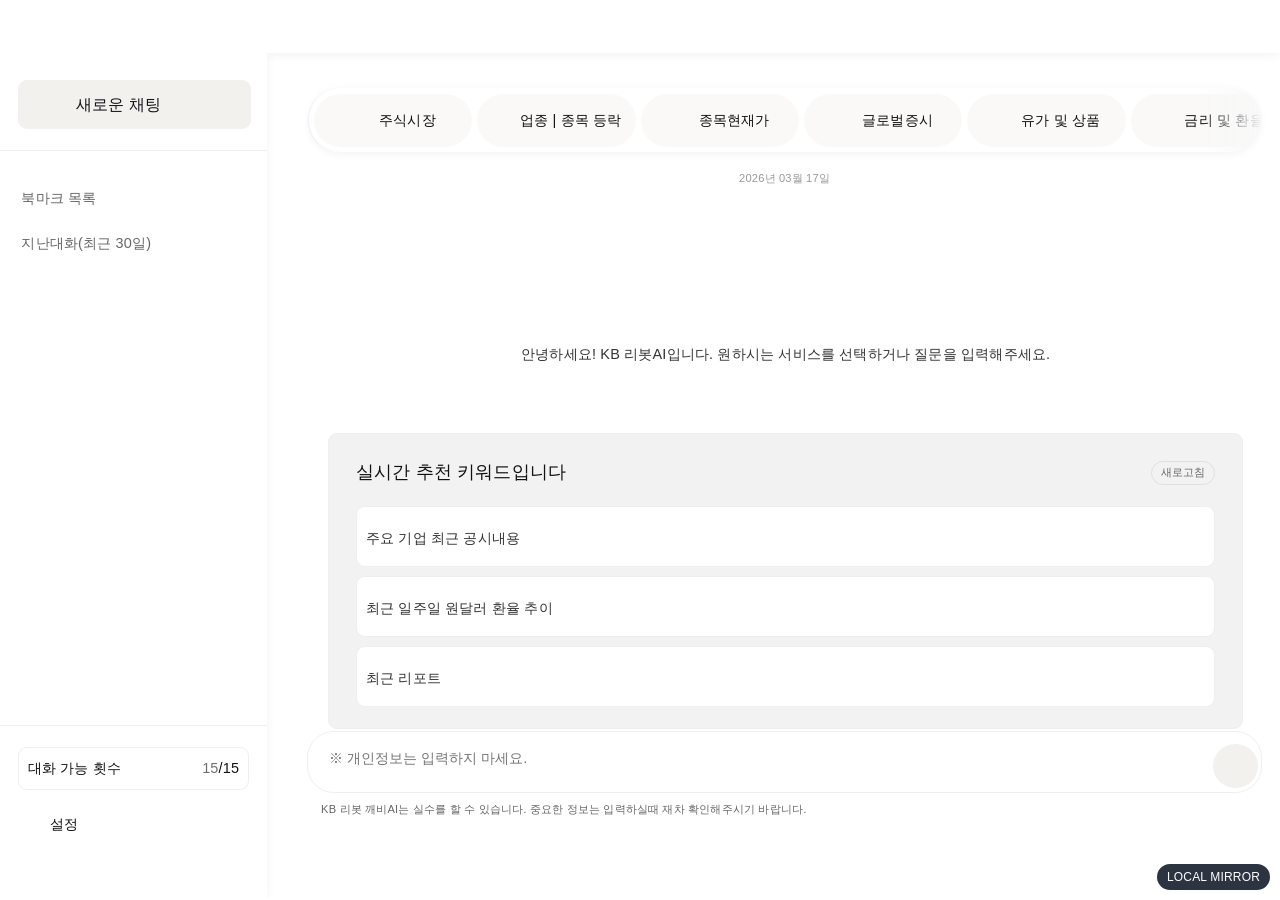
==== commit 61ca5faf: "Update index.html" ====
--- a/index.html
+++ b/index.html
@@ -527,6 +527,18 @@
             <div class="prompt__txt typing-container align_left__f" id="typing-1773726809360-vg2ojpi9f">코스피 당일 실시간 차트입니다.</div>
         </div>
         <div class="prompt__txt_box align_left__f">
+			<div class="prompt__query__exlinks">
+			    <button type="button" id="prompt-exlinks-box" class="prompt__exlinks" data-target="right-popup-links">
+			        <div class="prompt__exlinks_txt1">출처</div>
+			        <div class="exlinks__img__group">
+			            <img src="https://rc.kbsec.com/reNew/images/chatbotAI/icons/k__ic.svg" alt="출처 카카오" class="exlink__ic">
+			            <img src="https://rc.kbsec.com/reNew/images/chatbotAI/icons/g__ic.svg" alt="출처 유튜브" class="exlink__ic">
+			            <img src="https://rc.kbsec.com/reNew/images/chatbotAI/icons/n__ic.svg" alt="출처 네이버" class="exlink__ic">
+			        </div>
+			        <div class="prompt__exlinks_txt2">외의 사이트</div>
+			    </button>
+			</div>
+
             <div class="prompt__txt_adjust">
                 <div class="prompt__timestamp">오후 14:53:29</div>
             </div>
@@ -862,6 +874,119 @@
     </div>
 </div>
 
+	<template id="modal-exlinks" hidden>
+            <div id="" class="modal__content__box">
+                <div class="modal__content2 modal__content__adjust">
+                        <div class="modal__setting__wrapper">
+                            <div class="modal__close__wrapper">
+                                <button type="button" id="modal-close" class="modal__close" aria-label="닫기"><div class="modal__close_ic"><span class="sr_only">창 닫기</span></div></button>
+                            </div>
+                        
+                            <div class="modal__title__wrapper"><p class="modal__title_m">답변 출처</p></div>
+                            <div class="modal__exlinks__box">
+                                <div id="right-popup-links" class="right__popup__links">
+                                    <div class="popup__links__wrapper">
+                                        <ul id="right-popup-links-items" class="right__popup__links__items">
+                                            <li id="right-links-item" class="right__links__item">
+                                                <div class="right__links__ic__group">
+                                                    <span class="right__links__ic__src">유튜브</span>
+                                                    <img src="icons/g__ic.svg" alt="출처 유튜브" id="right-links-ic" class="right__links__ic"></div>
+                                                <div class="right__links__title__wrapper">
+                                                    <a id="right-links-title" class="right__links__title" href="/" target="_blank">
+                                                        주식시장
+                                                    </a>
+                                                </div>
+                                                <div id="right-links-des" class="right__links__txt">
+                                                    <p class="right__links__p">
+                                                        <a href="/" target="_blank">
+                                                            중동 긴장 고조가 한국 시장에 미치는 영향은 주로 에너지 가격 변동, 수출입 불확실성, 그리고 금융시장 변동성으로 나타나고 있습니다.
+                                                            중동 긴장 고조가 한국 시장에 미치는 영향은 주로 에너지 가격 변동, 수출입 불확실성, 그리고 금융시장 변동성으로 나타나고 있습니다.
+                                                            중동 긴장 고조가 한국 시장에 미치는 영향은 주로 에너지 가격 변동, 수출입 불확실성, 그리고 금융시장 변동성으로 나타나고 있습니다.
+                                                            중동 긴장 고조가 한국 시장에 미치는 영향은 주로 에너지 가격 변동, 수출입 불확실성, 그리고 금융시장 변동성으로 나타나고 있습니다.
+                                                            중동 긴장 고조가 한국 시장에 미치는 영향은 주로 에너지 가격 변동, 수출입 불확실성, 그리고 금융시장 변동성으로 나타나고 있습니다.
+                                                            중동 긴장 고조가 한국 시장에 미치는 영향은 주로 에너지 가격 변동, 수출입 불확실성, 그리고 금융시장 변동성으로 나타나고 있습니다.
+                                                        </a>
+                                                    </p>
+                                                </div>
+                                            </li>
+                                            <li id="right-links-item" class="right__links__item">
+                                                <div class="right__links__ic__group">
+                                                    <span class="right__links__ic__src">유튜브</span>
+                                                    <img src="icons/g__ic.svg" alt="출처 유튜브" id="right-links-ic" class="right__links__ic"></div>
+                                                <div class="right__links__title__wrapper">
+                                                    <a id="right-links-title" class="right__links__title" href="/" target="_blank">
+                                                        주식시장
+                                                    </a>
+                                                </div>
+                                                <div id="right-links-des" class="right__links__txt">
+                                                    <p class="right__links__p">
+                                                        <a href="/" target="_blank">중동 긴장 고조가 한국 시장에 미치는 영향은 주로 에너지 가격 변동, 수출입 불확실성, 그리고 금융시장 변동성으로 나타나고 있습니다.</a>
+                                                    </p>
+                                                </div>
+                                                <pre></pre>
+                                            </li>
+                                            <li id="right-links-item" class="right__links__item">
+                                                <div class="right__links__ic__group">
+                                                    <span class="right__links__ic__src">유튜브</span>
+                                                    <img src="icons/g__ic.svg" alt="출처 유튜브" id="right-links-ic" class="right__links__ic"></div>
+                                                <div class="right__links__title__wrapper">
+                                                    <a id="right-links-title" class="right__links__title" href="/" target="_blank">
+                                                        주식시장
+                                                    </a>
+                                                </div>
+                                                <div id="right-links-des" class="right__links__txt">
+                                                    <p class="right__links__p">
+                                                        <a href="/" target="_blank">중동 긴장 고조가 한국 시장에 미치는 영향은 주로 에너지 가격 변동, 수출입 불확실성, 그리고 금융시장 변동성으로 나타나고 있습니다.</a>
+                                                    </p>
+                                                </div>
+                                                <pre></pre>
+                                            </li>
+                                            <li id="right-links-item" class="right__links__item">
+                                                <div class="right__links__ic__group">
+                                                    <span class="right__links__ic__src">유튜브</span>
+                                                    <img src="icons/g__ic.svg" alt="출처 유튜브" id="right-links-ic" class="right__links__ic"></div>
+                                                <div class="right__links__title__wrapper">
+                                                    <a id="right-links-title" class="right__links__title" href="/" target="_blank">
+                                                        주식시장
+                                                    </a>
+                                                </div>
+                                                <div id="right-links-des" class="right__links__txt">
+                                                    <p class="right__links__p">
+                                                        <a href="/" target="_blank">중동 긴장 고조가 한국 시장에 미치는 영향은 주로 에너지 가격 변동, 수출입 불확실성, 그리고 금융시장 변동성으로 나타나고 있습니다.</a>
+                                                    </p>
+                                                </div>
+                                                <pre></pre>
+                                            </li>
+                                            <li id="right-links-item" class="right__links__item">
+                                                <div class="right__links__ic__group">
+                                                    <span class="right__links__ic__src">유튜브</span>
+                                                    <img src="icons/g__ic.svg" alt="출처 유튜브" id="right-links-ic" class="right__links__ic"></div>
+                                                <div class="right__links__title__wrapper">
+                                                    <a id="right-links-title" class="right__links__title" href="/" target="_blank">
+                                                        주식시장
+                                                    </a>
+                                                </div>
+                                                <div id="right-links-des" class="right__links__txt">
+                                                    <p class="right__links__p">
+                                                        <a href="/" target="_blank">중동 긴장 고조가 한국 시장에 미치는 영향은 주로 에너지 가격 변동, 수출입 불확실성, 그리고 금융시장 변동성으로 나타나고 있습니다.</a>
+                                                    </p>
+                                                </div>
+                                                <pre></pre>
+                                            </li>
+                                        </ul>
+                                    </div>
+                                </div>
+                            </div>
+                        </div>
+
+                        
+                        
+                </div>
+            </div>
+        </template>
+
+
+
 
 <!-- 기존 리봇 JavaScript -->
 <script src="/reNew/js/researchWeb/chatbotAI/main.js?v=1773726320308"></script>
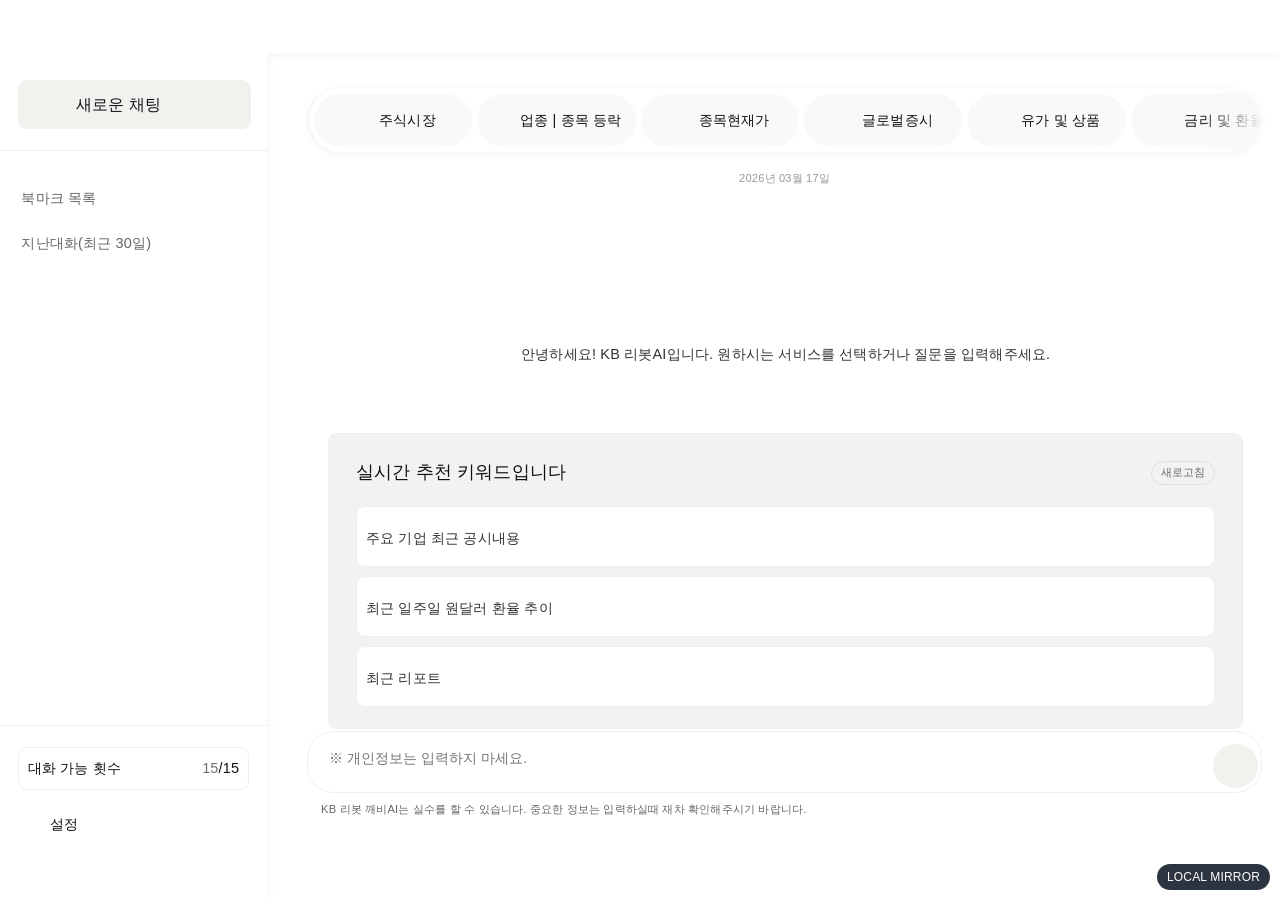
==== commit 249c7f57: "Update index.html" ====
--- a/index.html
+++ b/index.html
@@ -528,7 +528,7 @@
         </div>
         <div class="prompt__txt_box align_left__f">
 			<div class="prompt__query__exlinks">
-			    <button type="button" id="prompt-exlinks-box" class="prompt__exlinks" data-target="right-popup-links">
+			    <button type="button" class="prompt__exlinks" data-modal-target="modal-exlinks">
 			        <div class="prompt__exlinks_txt1">출처</div>
 			        <div class="exlinks__img__group">
 			            <img src="https://rc.kbsec.com/reNew/images/chatbotAI/icons/k__ic.svg" alt="출처 카카오" class="exlink__ic">
@@ -538,6 +538,7 @@
 			        <div class="prompt__exlinks_txt2">외의 사이트</div>
 			    </button>
 			</div>
+
 
             <div class="prompt__txt_adjust">
                 <div class="prompt__timestamp">오후 14:53:29</div>
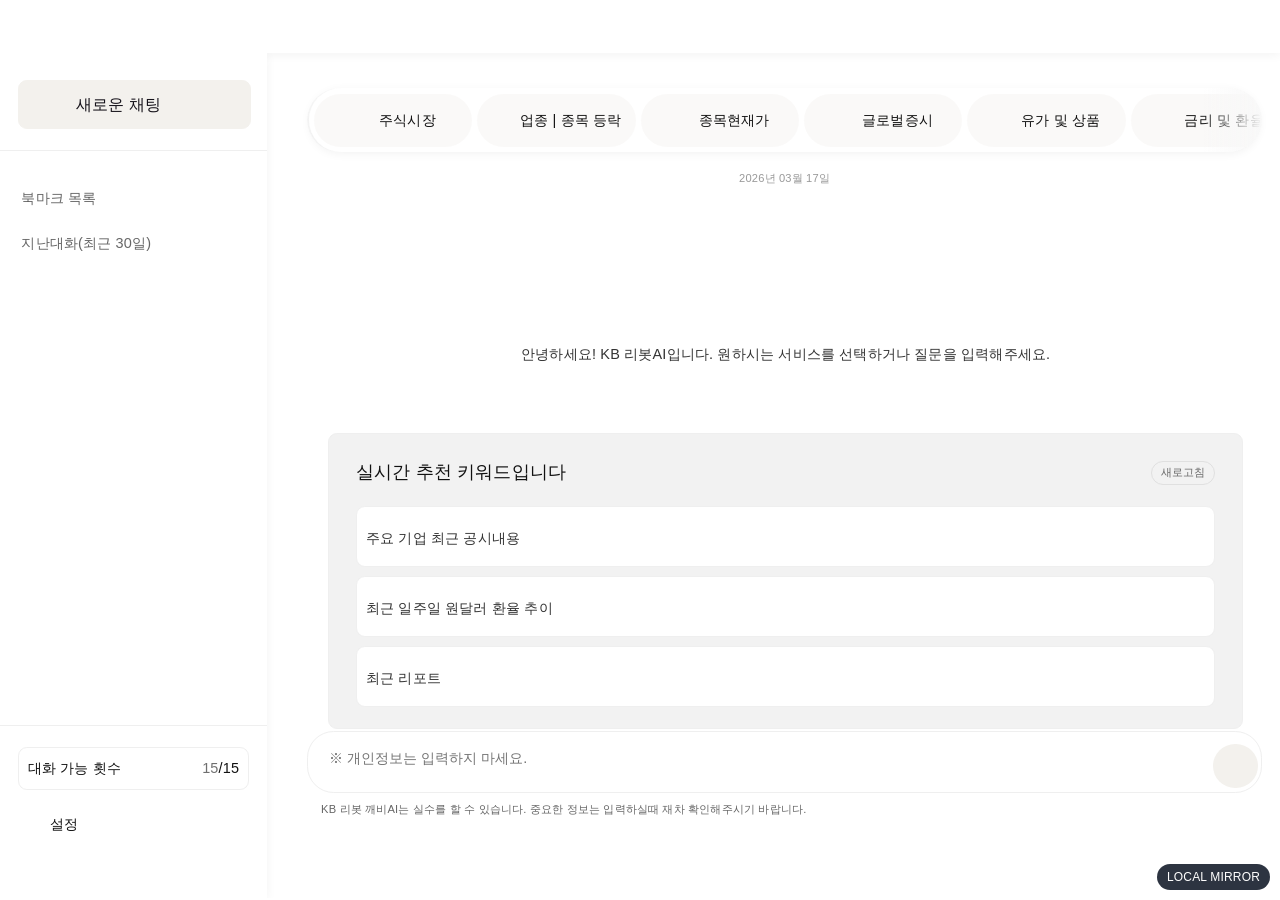
==== commit 9603b7c5: "Update index.html" ====
--- a/index.html
+++ b/index.html
@@ -40,8 +40,8 @@
     <!-- stylesheets -->
     <!-- link rel="stylesheet" type="text/css" href="/reNew/css/chatbotAI/main.css">
     <link rel="stylesheet" type="text/css" href="/reNew/css/chatbotAI/modal.css" -->
-    <link rel="stylesheet" type="text/css" href="https://sh0dev.github.io/KBResearch/main.css?v=202603231051">
-    <link rel="stylesheet" type="text/css" href="https://sh0dev.github.io/KBResearch/modal.css?v=202603231051">
+    <link rel="stylesheet" type="text/css" href="https://sh0dev.github.io/KBResearch/main.css?v=20260402">
+    <link rel="stylesheet" type="text/css" href="https://sh0dev.github.io/KBResearch/modal.css?v=20260402">
     <link rel="stylesheet" type="text/css" href="/reNew/css/chatbotAI/cal.css">
     <link rel="stylesheet" type="text/css" href="/reNew/css/chatbotAI/tokens.css">
     <link rel="stylesheet" type="text/css" href="/reNew/css/chatbotAI/alert.css">
@@ -877,7 +877,7 @@
 
 	<template id="modal-exlinks" hidden>
             <div id="" class="modal__content__box">
-                <div class="modal__content2 modal__content__adjust">
+                <div class="modal__content2 modal__content__adjust2">
                         <div class="modal__setting__wrapper">
                             <div class="modal__close__wrapper">
                                 <button type="button" id="modal-close" class="modal__close" aria-label="닫기"><div class="modal__close_ic"><span class="sr_only">창 닫기</span></div></button>
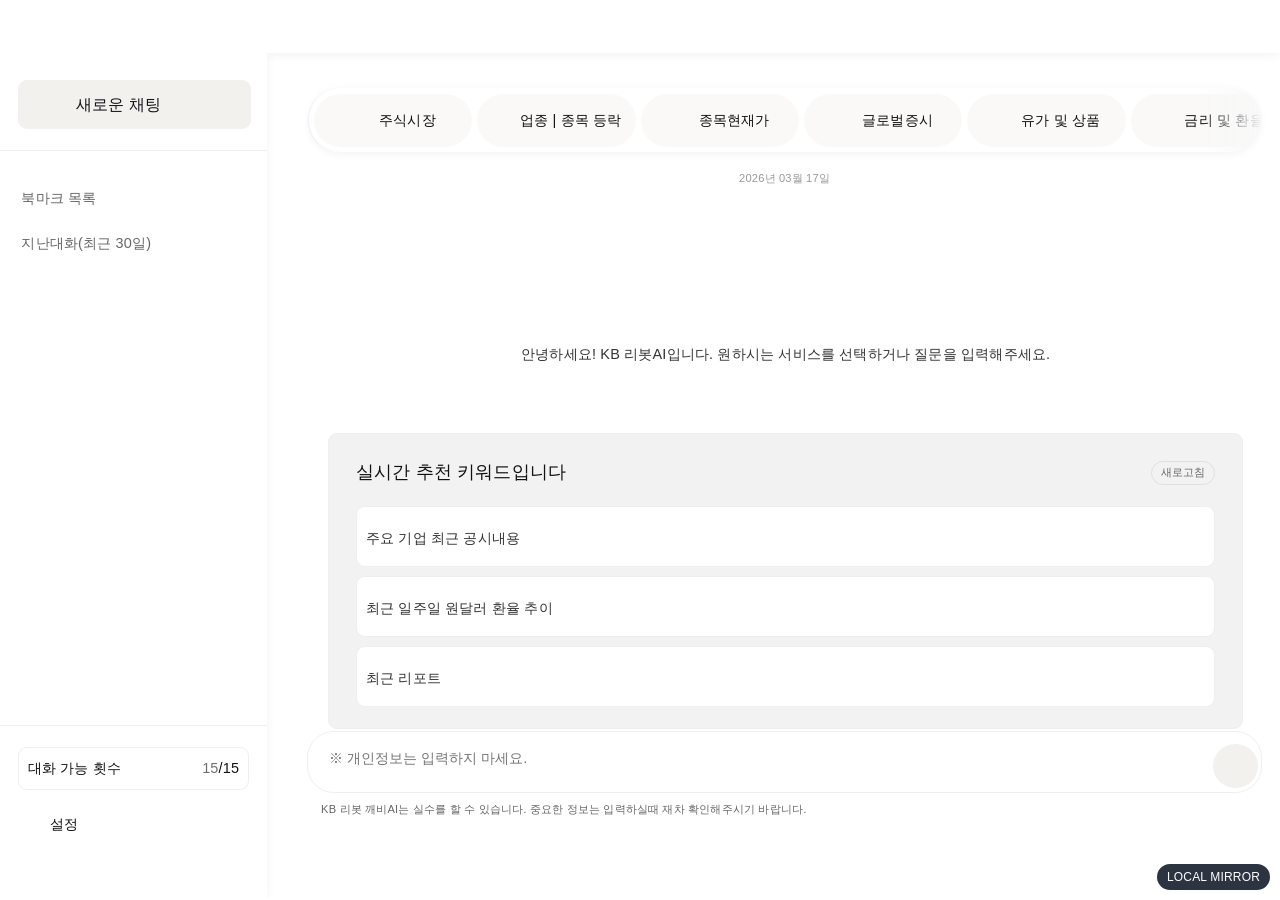
==== commit cdafe9de: "Update index.html" ====
--- a/index.html
+++ b/index.html
@@ -1013,6 +1013,78 @@
 
 <!-- 기존 챗봇 JavaScript 기능 통합 -->
 <script>
+	(function () {
+    const doc = document.documentElement;
+    const ua = navigator.userAgent;
+    const maxTouchPoints = navigator.maxTouchPoints || 0;
+
+    if (doc.dataset.browserDetected === '1') return;
+    doc.dataset.browserDetected = '1';
+
+    function detectBrowserEnv(uaString) {
+        const isIPhone = /iPhone/.test(uaString);
+        const isIPad =
+            /iPad/.test(uaString) ||
+            (/Macintosh/.test(uaString) && maxTouchPoints > 1);
+
+        const isIOS = isIPhone || isIPad;
+        const isAndroid = /Android/.test(uaString);
+
+        const isEdgeiOS = /EdgiOS\//.test(uaString);
+        const isFirefoxiOS = /FxiOS\//.test(uaString);
+        const isChromeiOS = /CriOS\//.test(uaString);
+
+        const isSafariiOS =
+            isIOS &&
+            /Safari\//.test(uaString) &&
+            /Version\//.test(uaString) &&
+            !isChromeiOS &&
+            !isFirefoxiOS &&
+            !isEdgeiOS;
+
+        const isSamsungBrowser = /SamsungBrowser\//.test(uaString);
+        const isEdgeAndroid = /EdgA\//.test(uaString);
+        const isOperaAndroid = /OPR\//.test(uaString);
+        const isWebView = /\bwv\b/.test(uaString);
+
+        const chromeMatch = uaString.match(/Chrome\/(\d+)/);
+        const chromeVersion = chromeMatch ? parseInt(chromeMatch[1], 10) : null;
+
+        const isChromeAndroid =
+            isAndroid &&
+            !!chromeVersion &&
+            !isSamsungBrowser &&
+            !isEdgeAndroid &&
+            !isOperaAndroid &&
+            !isWebView;
+
+        return {
+            ua: uaString,
+            isIOS,
+            isAndroid,
+            isChromeiOS,
+            isSafariiOS,
+            isChromeAndroid,
+            chromeVersion,
+            isChromePre106: isChromeAndroid && chromeVersion < 106,
+        };
+    }
+
+    const env = detectBrowserEnv(ua);
+    console.log('[browser-env]', env);
+
+    if (env.isSafariiOS) doc.classList.add('ios-safari');
+    if (env.isChromeiOS) doc.classList.add('ios-chrome');
+
+    if (env.isChromeAndroid) {
+        const elScrollC = document.querySelector(".prompt__content")
+
+        if (env.isChromePre106) {
+            elScrollC.classList.add('chrome-pre');
+        }
+    }
+})();
+	
 /*
 	(function () {
 	    var els = document.getElementsByClassName('ai-answer');
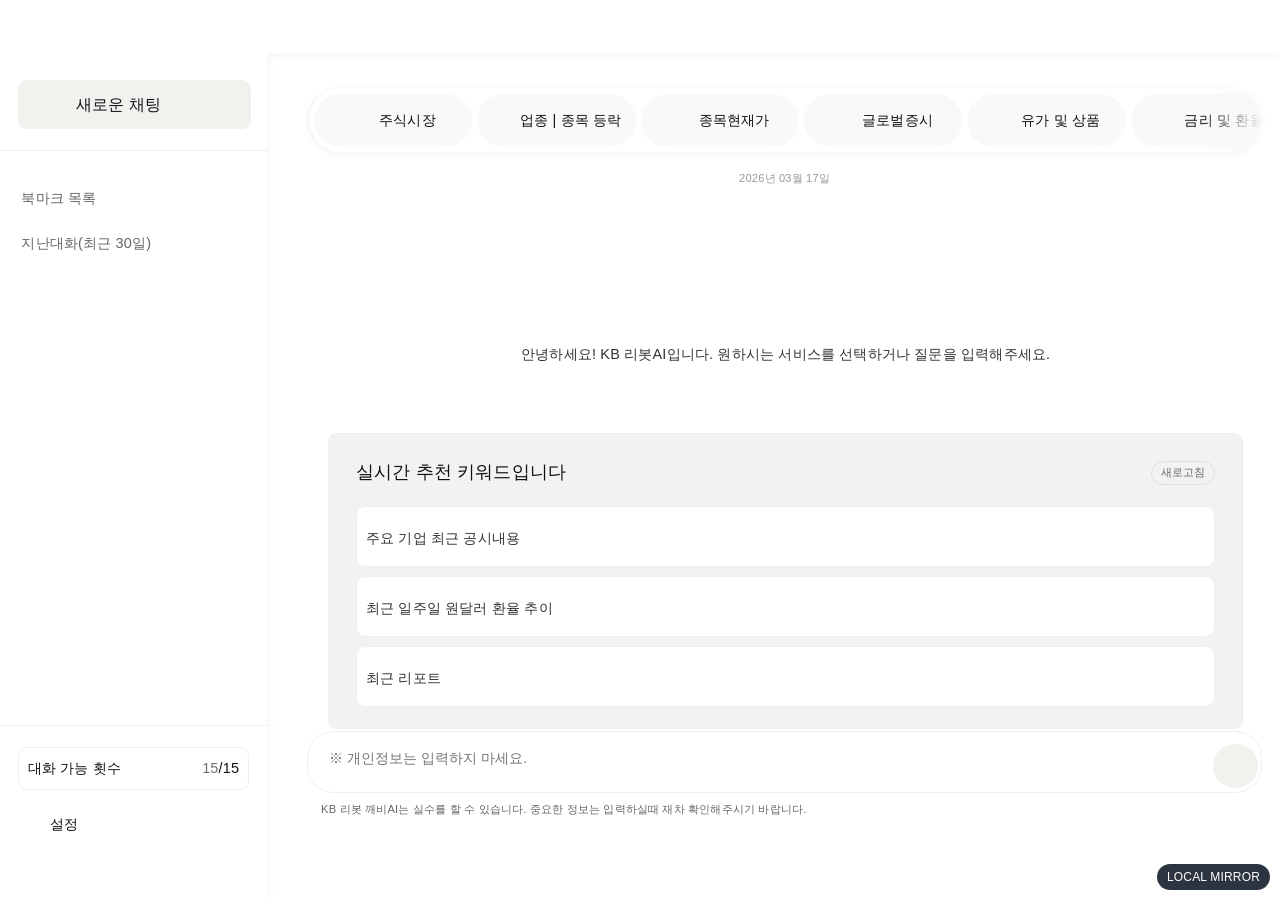
==== commit 58188d0e: "Update index.html" ====
--- a/index.html
+++ b/index.html
@@ -1,9 +1,5 @@
 <html lang="ko" data-font="large" class="mobile safari v18" data-theme="light" style="--app-height: 844px;"><head>
     <base href="https://rc.kbsec.com/">
-
-	
-
-
 
     <meta charset="UTF-8">
     <meta name="viewport" content="width=device-width, initial-scale=1.0">
